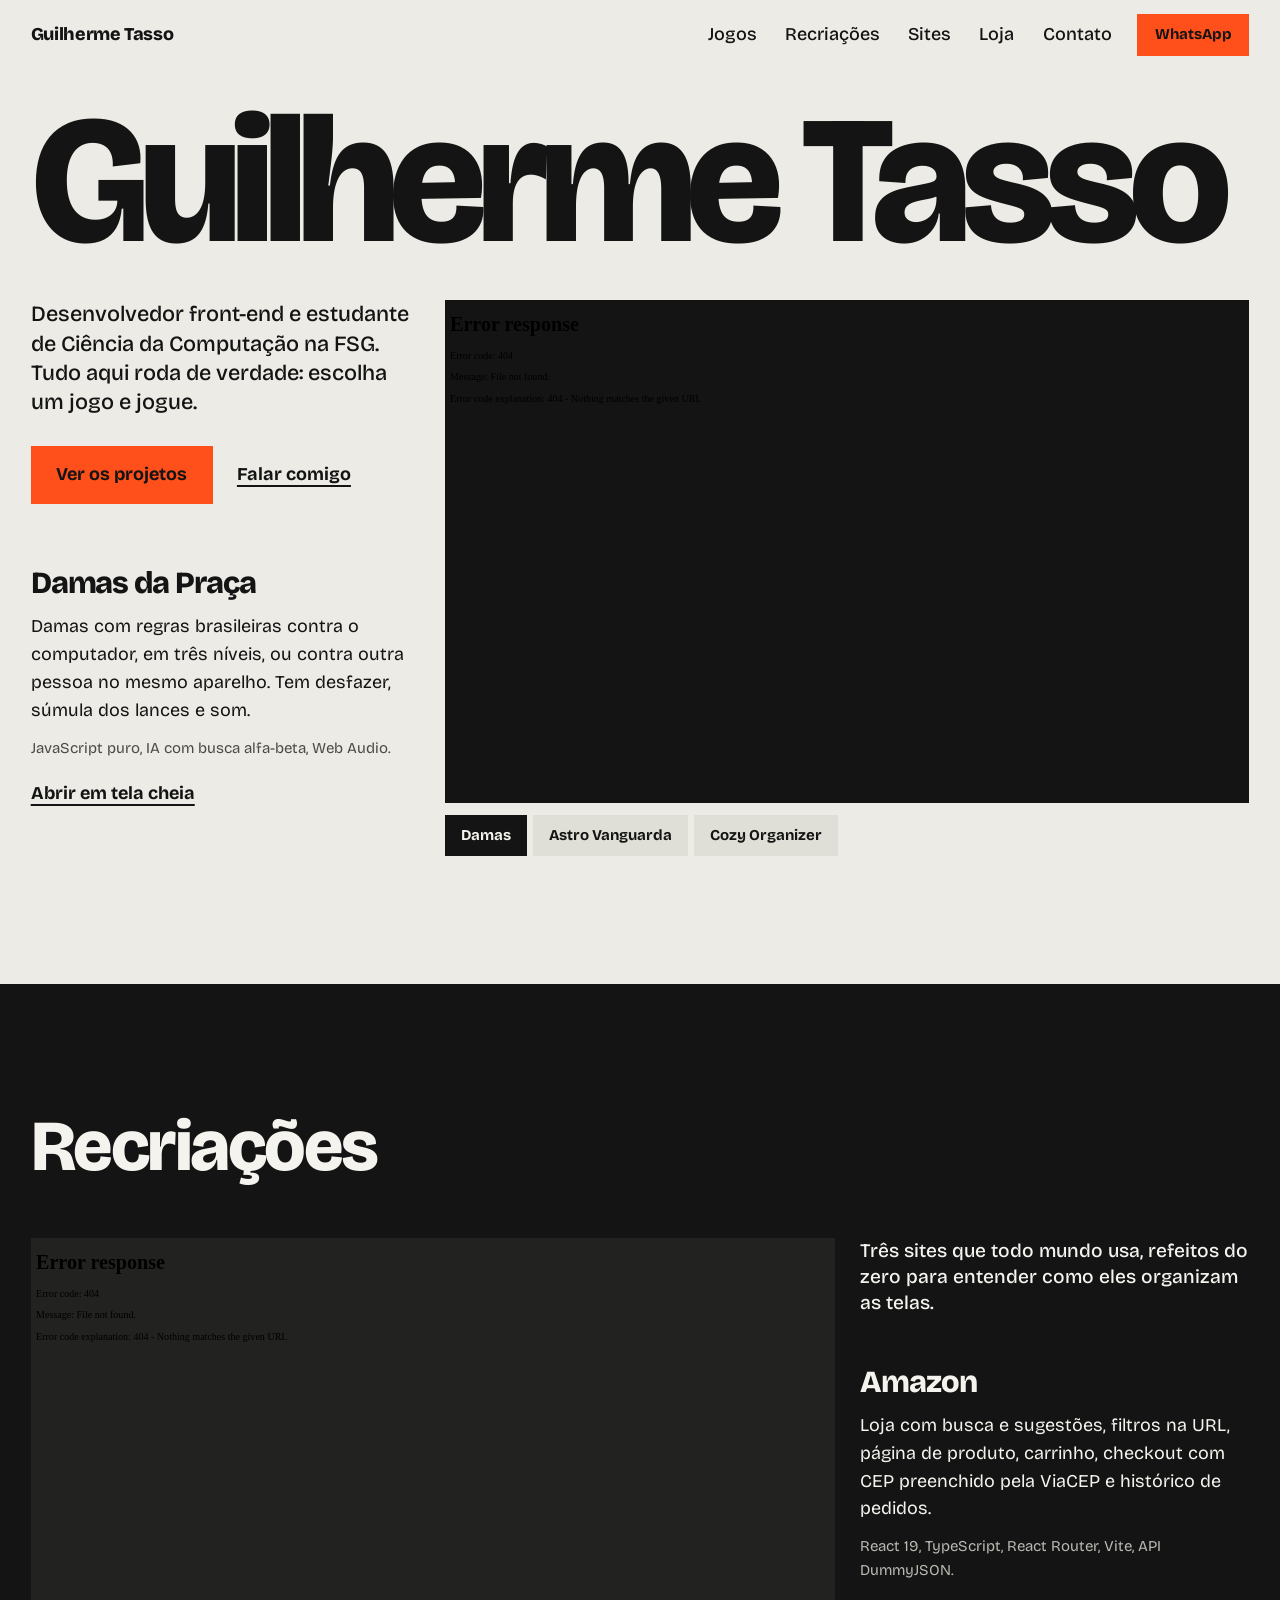
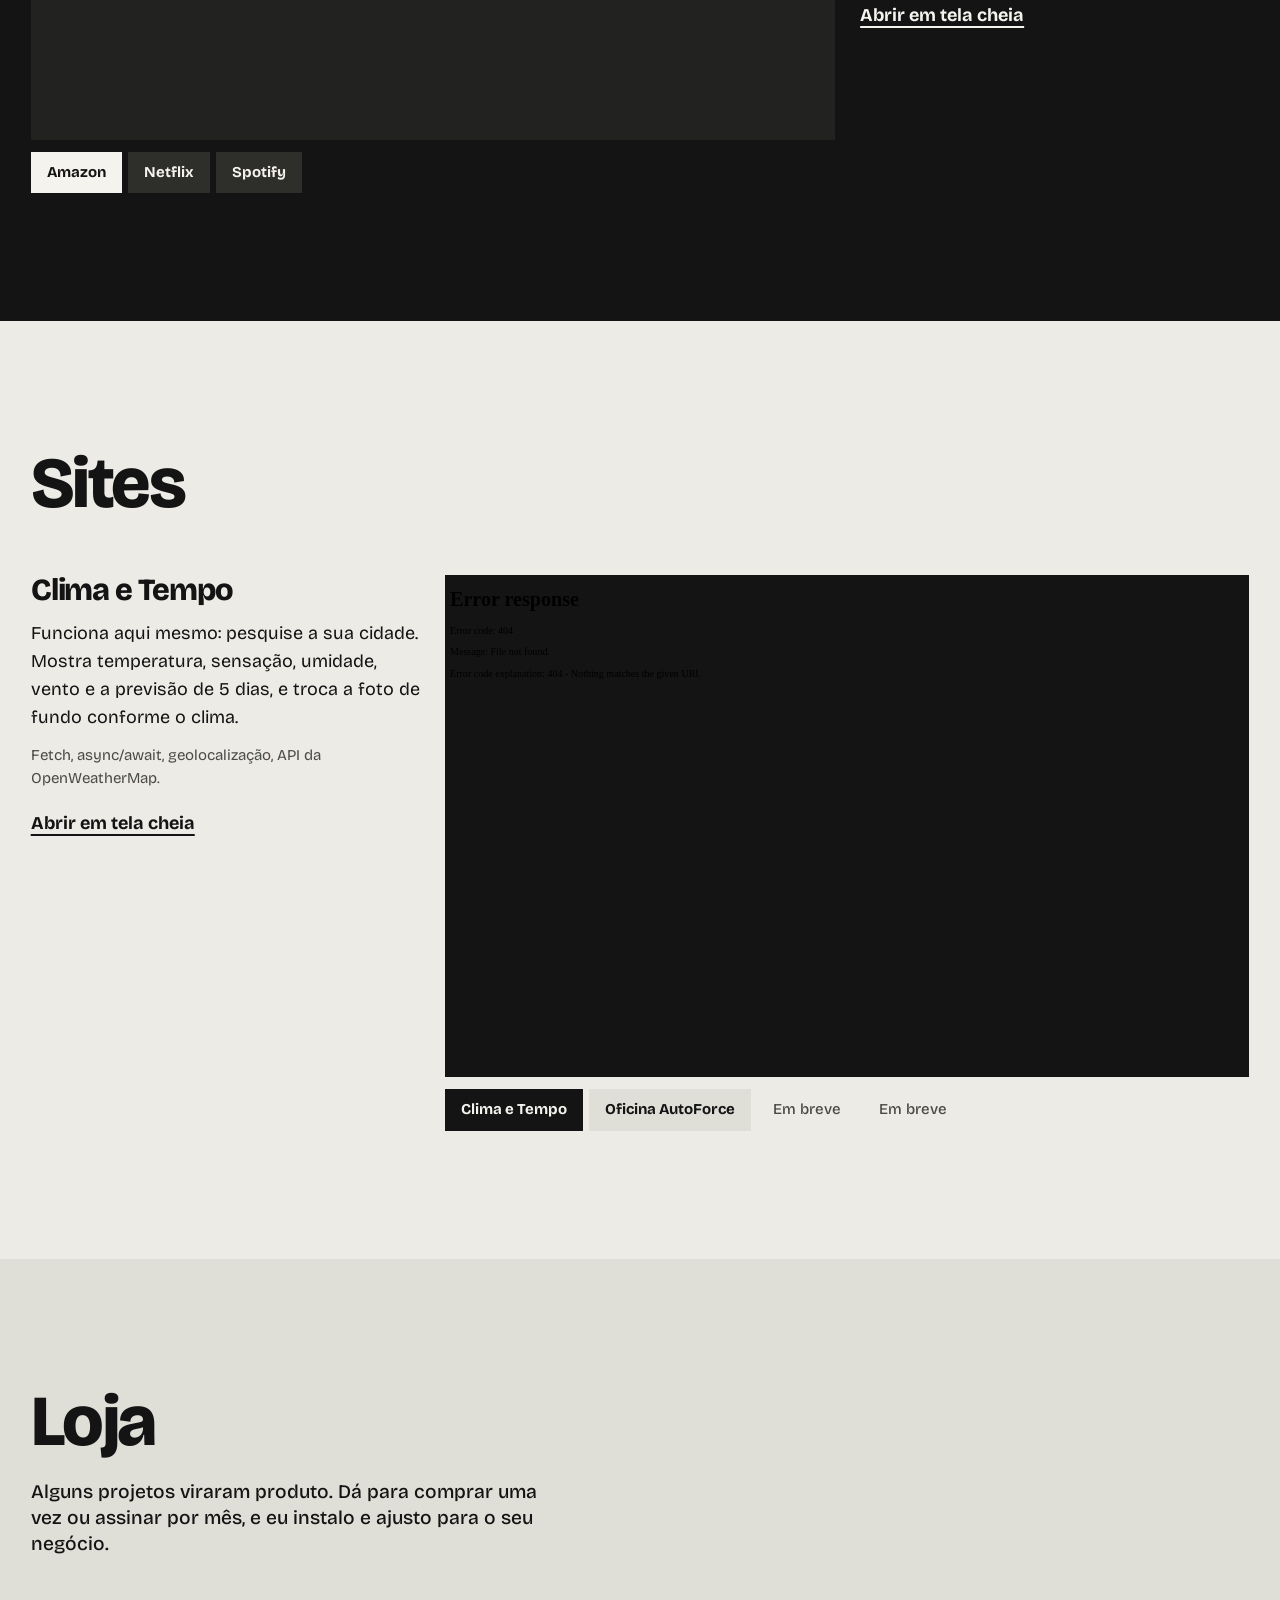
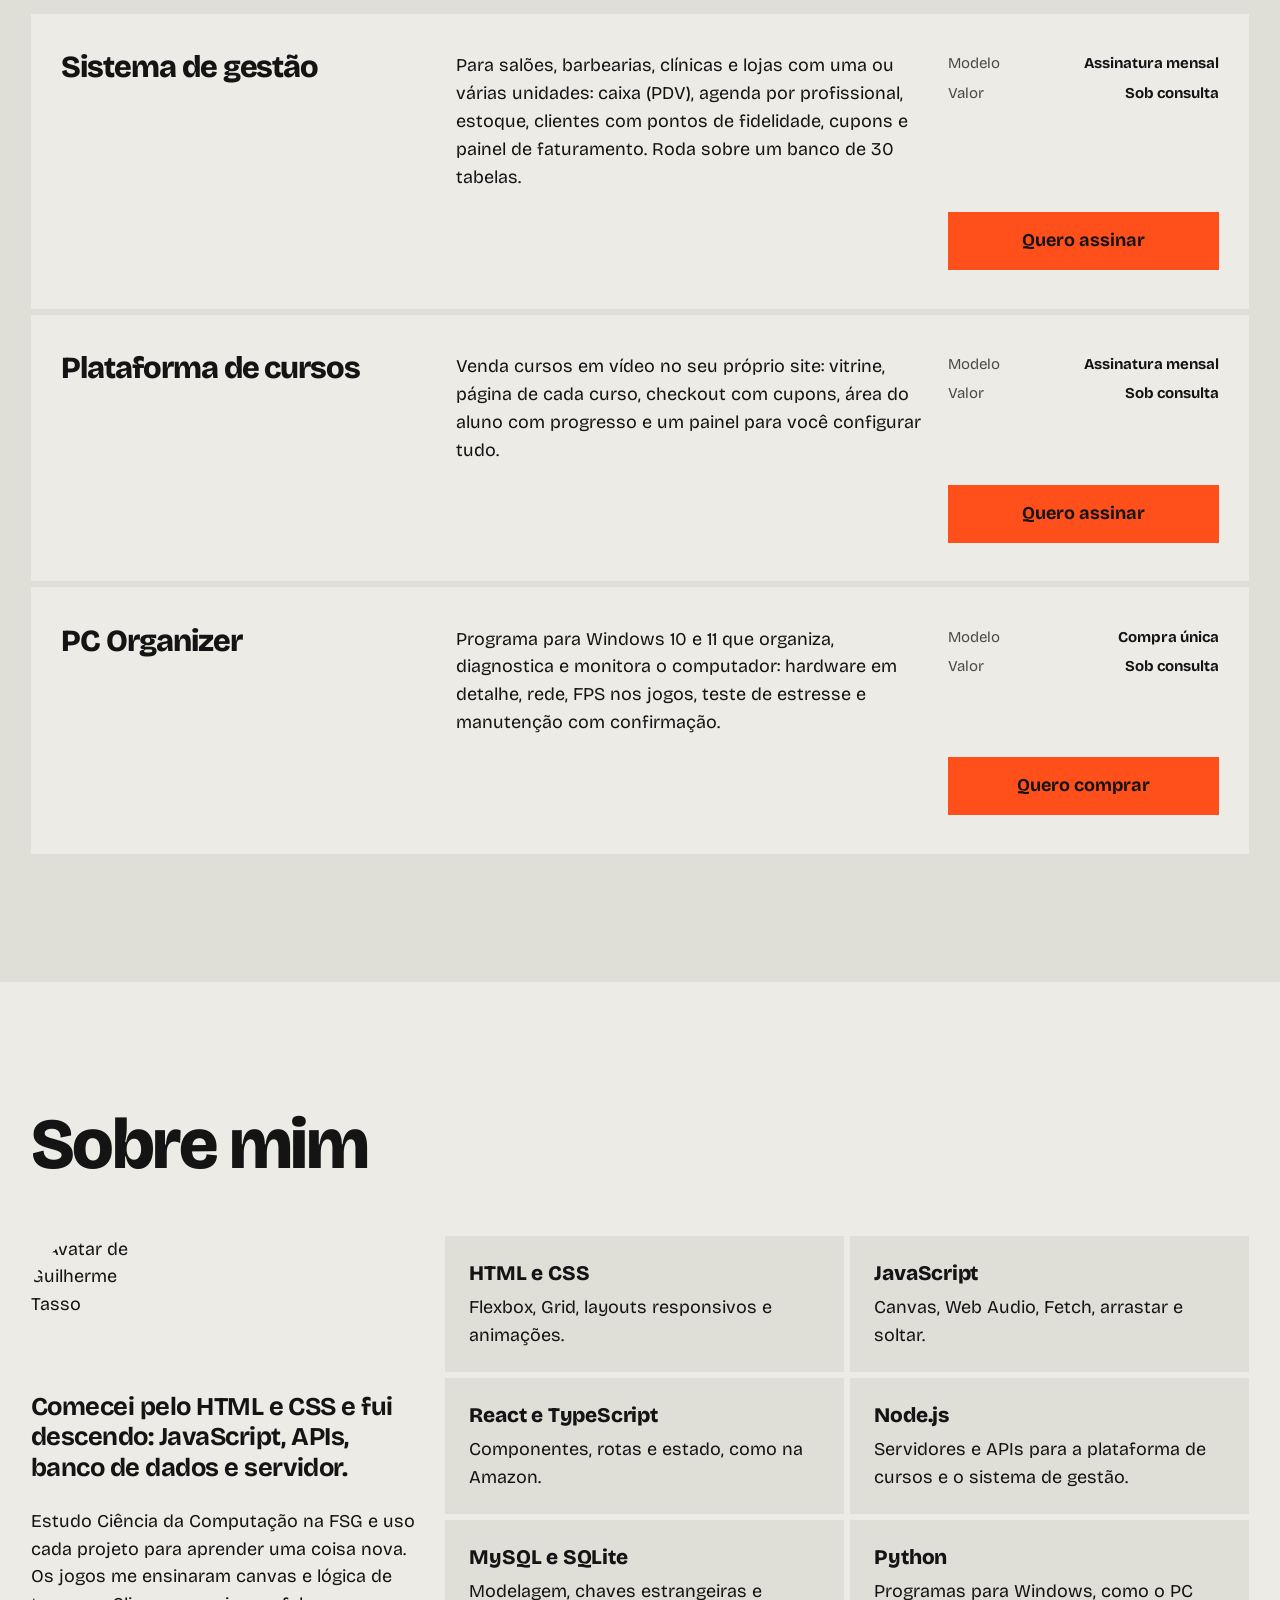
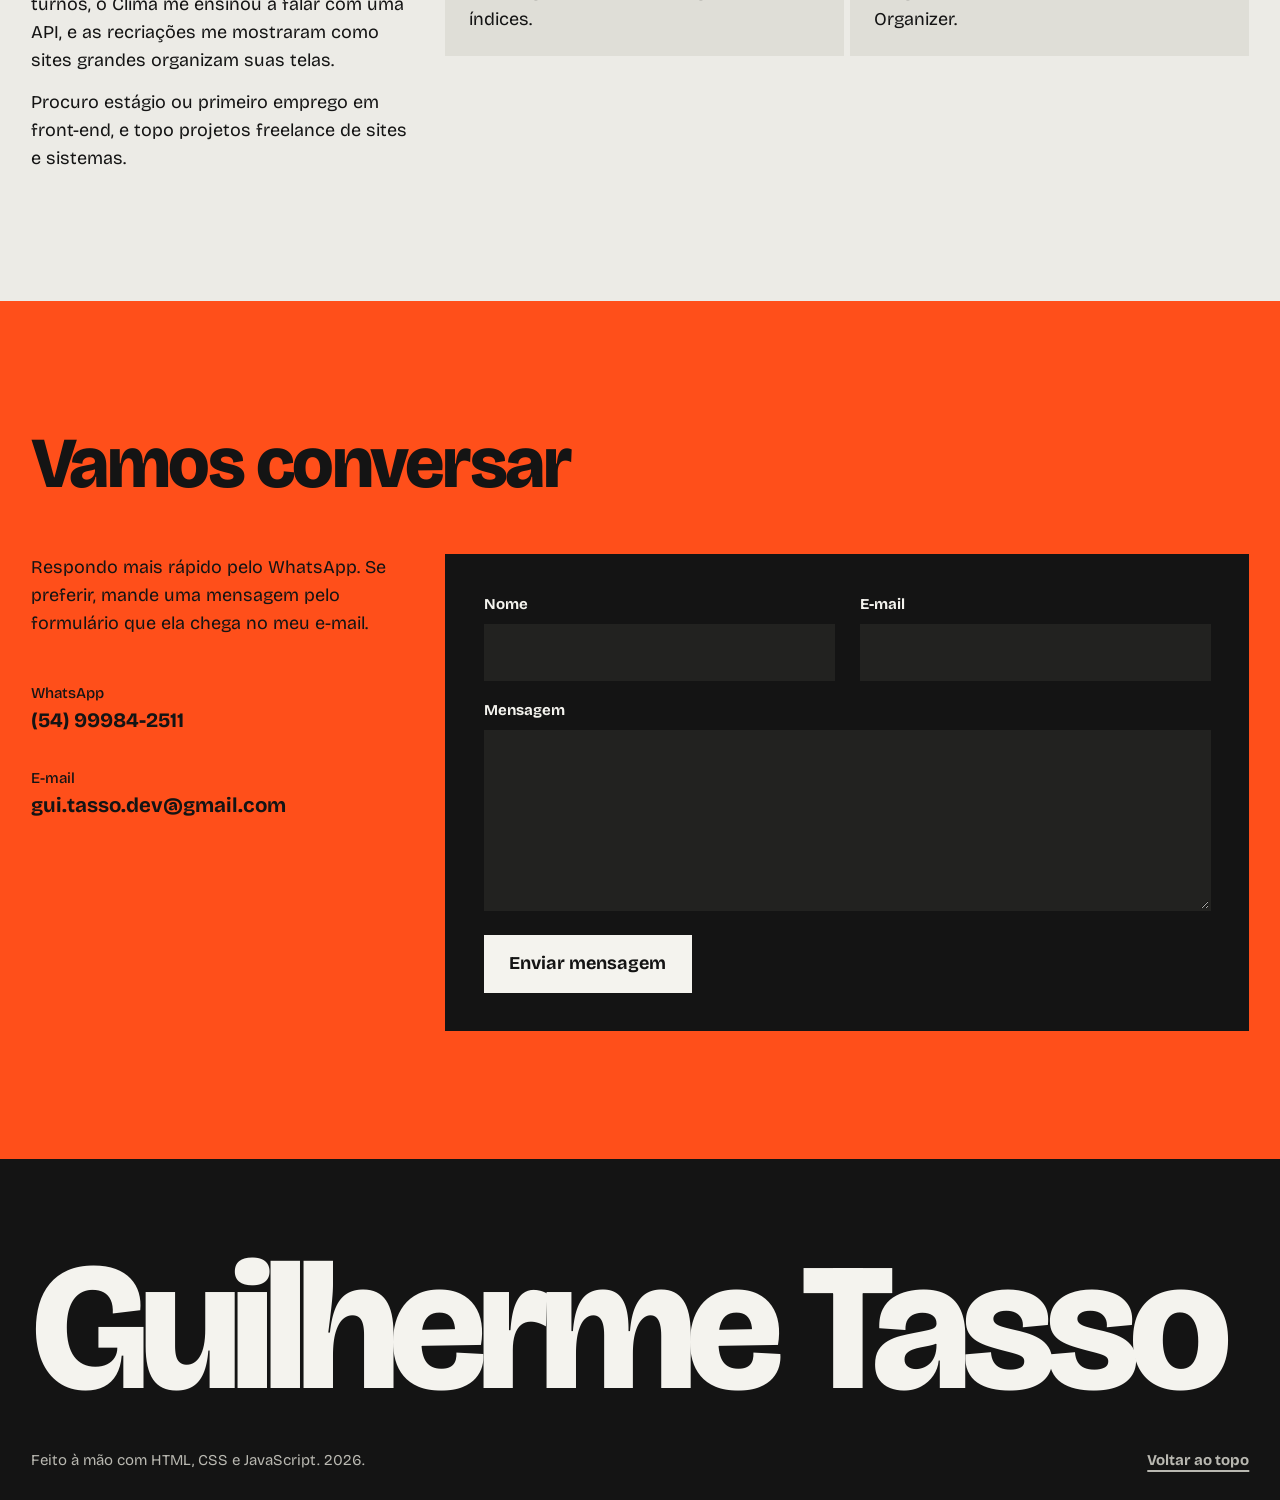
==== index.html @ dd92cd70 "Add files via upload" ====
<!DOCTYPE html>
<html lang="pt-br">

<head>
    <meta charset="UTF-8">
    <meta name="viewport" content="width=device-width, initial-scale=1.0">
    <title>Guilherme Tasso | Desenvolvedor Front-end</title>
    <meta name="description" content="Portfólio de Guilherme Tasso, desenvolvedor front-end e estudante de Ciência da Computação na FSG.">
    <link rel="preconnect" href="https://fonts.googleapis.com">
    <link rel="preconnect" href="https://fonts.gstatic.com" crossorigin>
    <link href="https://fonts.googleapis.com/css2?family=Bricolage+Grotesque:opsz,wght@12..96,400;12..96,500;12..96,700;12..96,800&display=swap" rel="stylesheet">
    <link rel="stylesheet" href="styles.css">
    <script>document.documentElement.classList.add('js');</script>
</head>

<body>

    <header class="topo">
        <a href="#inicio" class="marca">Guilherme Tasso</a>
        <nav class="menu" aria-label="Principal">
            <a href="#jogos">Jogos</a>
            <a href="#recriacoes">Recriações</a>
            <a href="#sites">Sites</a>
            <a href="#loja">Loja</a>
            <a href="#contato">Contato</a>
        </nav>
        <a class="botao botao-pequeno" href="https://wa.me/5554999842511?text=Ol%C3%A1%2C%20visitei%20seu%20portf%C3%B3lio%20e%20gostaria%20de%20conversar!" target="_blank" rel="noopener">WhatsApp</a>
    </header>

    <main>

        <!-- Início: o nome e os jogos rodando de verdade -->
        <section id="inicio" class="faixa inicio">
            <h1 class="nome revelar">Guilherme Tasso</h1>

            <div class="grade" id="jogos">
                <div class="lado lado-esquerdo">
                    <div class="revelar">
                        <p class="apresentacao">Desenvolvedor front-end e estudante de Ciência da Computação na FSG. Tudo aqui roda de verdade: escolha um jogo e jogue.</p>
                        <div class="acoes">
                            <a class="botao" href="#recriacoes">Ver os projetos</a>
                            <a class="link-forte" href="#contato">Falar comigo</a>
                        </div>
                    </div>

                    <div class="palco-info revelar" data-info-de="jogos">
                        <div class="info" data-info="damas">
                            <h2>Damas da Praça</h2>
                            <p>Damas com regras brasileiras contra o computador, em três níveis, ou contra outra pessoa no mesmo aparelho. Tem desfazer, súmula dos lances e som.</p>
                            <p class="usei">JavaScript puro, IA com busca alfa-beta, Web Audio.</p>
                            <a class="link-forte" href="projetos/damas/index.html" target="_blank" rel="noopener">Abrir em tela cheia</a>
                        </div>
                        <div class="info" data-info="nave">
                            <h2>Astro Vanguarda</h2>
                            <p>Jogo de nave com fases, chefes, melhorias e três poderes: bomba, escudo e laser. Clique na tela para jogar; setas ou WASD movem a nave.</p>
                            <p class="usei">Canvas 2D, laço de jogo, áudio gerado no navegador.</p>
                            <a class="link-forte" href="projetos/nave/index.html" target="_blank" rel="noopener">Abrir em tela cheia</a>
                        </div>
                        <div class="info" data-info="cozy">
                            <h2>Cozy Organizer</h2>
                            <p>Arrume a casa com o gato Biscoito: arraste cada objeto para o lugar certo, destrave cômodos e complete o álbum de memórias.</p>
                            <p class="usei">JavaScript com arrastar e soltar, atalhos de teclado, progresso salvo.</p>
                            <a class="link-forte" href="projetos/cozy-organizer/index.html" target="_blank" rel="noopener">Abrir em tela cheia</a>
                        </div>
                    </div>
                </div>

                <div class="palco lado-direito revelar" data-palco="jogos">
                    <div class="tela">
                        <iframe name="palco-jogos" src="projetos/damas/index.html" title="Jogo rodando: Damas da Praça"></iframe>
                    </div>
                    <div class="abas" role="group" aria-label="Escolher jogo">
                        <a href="projetos/damas/index.html" target="palco-jogos" data-info="damas" class="ativo" aria-current="true">Damas</a>
                        <a href="projetos/nave/index.html" target="palco-jogos" data-info="nave">Astro Vanguarda</a>
                        <a href="projetos/cozy-organizer/index.html" target="palco-jogos" data-info="cozy">Cozy Organizer</a>
                    </div>
                </div>
            </div>
        </section>

        <!-- Recriações -->
        <section id="recriacoes" class="faixa faixa-escura">
            <h2 class="titulo-secao revelar">Recriações</h2>
            <div class="grade">
                <div class="palco lado-esquerdo-largo revelar" data-palco="recriacoes">
                    <div class="tela">
                        <iframe name="palco-recriacoes" src="projetos/amazon/index.html" title="Projeto rodando: Amazon" loading="lazy"></iframe>
                    </div>
                    <div class="abas" role="group" aria-label="Escolher recriação">
                        <a href="projetos/amazon/index.html" target="palco-recriacoes" data-info="amazon" class="ativo" aria-current="true">Amazon</a>
                        <a href="projetos/netflix/index.html" target="palco-recriacoes" data-info="netflix">Netflix</a>
                        <a href="projetos/spotify/index.html" target="palco-recriacoes" data-info="spotify">Spotify</a>
                    </div>
                </div>

                <div class="palco-info lado-direito-estreito revelar" data-info-de="recriacoes">
                    <p class="intro-secao">Três sites que todo mundo usa, refeitos do zero para entender como eles organizam as telas.</p>
                    <div class="info" data-info="amazon">
                        <h3>Amazon</h3>
                        <p>Loja com busca e sugestões, filtros na URL, página de produto, carrinho, checkout com CEP preenchido pela ViaCEP e histórico de pedidos.</p>
                        <p class="usei">React 19, TypeScript, React Router, Vite, API DummyJSON.</p>
                        <a class="link-forte" href="projetos/amazon/index.html" target="_blank" rel="noopener">Abrir em tela cheia</a>
                    </div>
                    <div class="info" data-info="netflix">
                        <h3>Netflix</h3>
                        <p>Escolha de perfil, banner de destaque, fileiras de séries e filmes, busca, Minha lista e janela de detalhes de cada título.</p>
                        <p class="usei">HTML, CSS e JavaScript puro, sem framework.</p>
                        <a class="link-forte" href="projetos/netflix/index.html" target="_blank" rel="noopener">Abrir em tela cheia</a>
                    </div>
                    <div class="info" data-info="spotify">
                        <h3>Spotify</h3>
                        <p>Player completo com fila, aleatório e repetir, biblioteca e playlists próprias. Não há arquivos de áudio: cada música é composta e tocada pelo navegador.</p>
                        <p class="usei">JavaScript puro, Web Audio API, capas em SVG geradas.</p>
                        <a class="link-forte" href="projetos/spotify/index.html" target="_blank" rel="noopener">Abrir em tela cheia</a>
                    </div>
                </div>
            </div>
        </section>

        <!-- Sites -->
        <section id="sites" class="faixa">
            <h2 class="titulo-secao revelar">Sites</h2>
            <div class="grade">
                <div class="palco-info lado-esquerdo revelar" data-info-de="apps">
                    <div class="info" data-info="clima">
                        <h3>Clima e Tempo</h3>
                        <p>Funciona aqui mesmo: pesquise a sua cidade. Mostra temperatura, sensação, umidade, vento e a previsão de 5 dias, e troca a foto de fundo conforme o clima.</p>
                        <p class="usei">Fetch, async/await, geolocalização, API da OpenWeatherMap.</p>
                        <a class="link-forte" href="projetos/clima/index.html" target="_blank" rel="noopener">Abrir em tela cheia</a>
                    </div>
                    <div class="info" data-info="oficina">
                        <h3>Oficina AutoForce</h3>
                        <p>Site e loja de uma oficina mecânica: simule o preço de um serviço pelo tamanho do carro, monte o carrinho de peças e envie o pedido pronto pelo WhatsApp.</p>
                        <p class="usei">JavaScript puro, carrinho no localStorage, checkout com frete e desconto no Pix.</p>
                        <a class="link-forte" href="projetos/oficina/index.html" target="_blank" rel="noopener">Abrir em tela cheia</a>
                    </div>
                </div>

                <div class="palco lado-direito revelar" data-palco="apps">
                    <div class="tela">
                        <iframe name="palco-apps" src="projetos/clima/index.html" title="Site rodando: Clima e Tempo" loading="lazy"></iframe>
                    </div>
                    <div class="abas" role="group" aria-label="Escolher site">
                        <a href="projetos/clima/index.html" target="palco-apps" data-info="clima" class="ativo" aria-current="true">Clima e Tempo</a>
                        <a href="projetos/oficina/index.html" target="palco-apps" data-info="oficina">Oficina AutoForce</a>
                        <!-- Vagas para os próximos projetos: troque o <span> por um <a> igual aos de cima -->
                        <span class="vaga">Em breve</span>
                        <span class="vaga">Em breve</span>
                    </div>
                </div>
            </div>
        </section>

        <!-- Loja: projetos à venda e por assinatura -->
        <section id="loja" class="faixa faixa-tom">
            <h2 class="titulo-secao revelar">Loja</h2>
            <p class="intro-loja revelar">Alguns projetos viraram produto. Dá para comprar uma vez ou assinar por mês, e eu instalo e ajusto para o seu negócio.</p>

            <ul class="produtos">
                <li class="produto revelar">
                    <h3>Sistema de gestão</h3>
                    <p>Para salões, barbearias, clínicas e lojas com uma ou várias unidades: caixa (PDV), agenda por profissional, estoque, clientes com pontos de fidelidade, cupons e painel de faturamento. Roda sobre um banco de 30 tabelas.</p>
                    <dl class="condicoes">
                        <div><dt>Modelo</dt><dd>Assinatura mensal</dd></div>
                        <div><dt>Valor</dt><dd>Sob consulta</dd></div>
                    </dl>
                    <a class="botao" href="https://wa.me/5554999842511?text=Ol%C3%A1!%20Tenho%20interesse%20no%20Sistema%20de%20gest%C3%A3o." target="_blank" rel="noopener">Quero assinar</a>
                </li>
                <li class="produto revelar">
                    <h3>Plataforma de cursos</h3>
                    <p>Venda cursos em vídeo no seu próprio site: vitrine, página de cada curso, checkout com cupons, área do aluno com progresso e um painel para você configurar tudo.</p>
                    <dl class="condicoes">
                        <div><dt>Modelo</dt><dd>Assinatura mensal</dd></div>
                        <div><dt>Valor</dt><dd>Sob consulta</dd></div>
                    </dl>
                    <a class="botao" href="https://wa.me/5554999842511?text=Ol%C3%A1!%20Tenho%20interesse%20na%20Plataforma%20de%20cursos." target="_blank" rel="noopener">Quero assinar</a>
                </li>
                <li class="produto revelar">
                    <h3>PC Organizer</h3>
                    <p>Programa para Windows 10 e 11 que organiza, diagnostica e monitora o computador: hardware em detalhe, rede, FPS nos jogos, teste de estresse e manutenção com confirmação.</p>
                    <dl class="condicoes">
                        <div><dt>Modelo</dt><dd>Compra única</dd></div>
                        <div><dt>Valor</dt><dd>Sob consulta</dd></div>
                    </dl>
                    <a class="botao" href="https://wa.me/5554999842511?text=Ol%C3%A1!%20Tenho%20interesse%20no%20PC%20Organizer." target="_blank" rel="noopener">Quero comprar</a>
                </li>
            </ul>
        </section>

        <!-- Sobre -->
        <section id="sobre" class="faixa">
            <h2 class="titulo-secao revelar">Sobre mim</h2>
            <div class="grade">
                <div class="sobre-texto lado-esquerdo-meio revelar">
                    <img class="foto" src="img/perfil.jpg" alt="Avatar de Guilherme Tasso" width="768" height="768" loading="lazy">
                    <p class="frase">Comecei pelo HTML e CSS e fui descendo: JavaScript, APIs, banco de dados e servidor.</p>
                    <p>Estudo Ciência da Computação na FSG e uso cada projeto para aprender uma coisa nova. Os jogos me ensinaram canvas e lógica de turnos, o Clima me ensinou a falar com uma API, e as recriações me mostraram como sites grandes organizam suas telas.</p>
                    <p>Procuro estágio ou primeiro emprego em front-end, e topo projetos freelance de sites e sistemas.</p>
                </div>
                <dl class="ferramentas lado-direito-meio revelar">
                    <div><dt>HTML e CSS</dt><dd>Flexbox, Grid, layouts responsivos e animações.</dd></div>
                    <div><dt>JavaScript</dt><dd>Canvas, Web Audio, Fetch, arrastar e soltar.</dd></div>
                    <div><dt>React e TypeScript</dt><dd>Componentes, rotas e estado, como na Amazon.</dd></div>
                    <div><dt>Node.js</dt><dd>Servidores e APIs para a plataforma de cursos e o sistema de gestão.</dd></div>
                    <div><dt>MySQL e SQLite</dt><dd>Modelagem, chaves estrangeiras e índices.</dd></div>
                    <div><dt>Python</dt><dd>Programas para Windows, como o PC Organizer.</dd></div>
                </dl>
            </div>
        </section>

        <!-- Contato -->
        <section id="contato" class="faixa faixa-acento">
            <h2 class="titulo-secao revelar">Vamos conversar</h2>
            <div class="grade">
                <div class="contato-canais lado-esquerdo-meio revelar">
                    <p>Respondo mais rápido pelo WhatsApp. Se preferir, mande uma mensagem pelo formulário que ela chega no meu e-mail.</p>
                    <ul class="canais">
                        <li><a href="https://wa.me/5554999842511?text=Ol%C3%A1%2C%20visitei%20seu%20portf%C3%B3lio%20e%20gostaria%20de%20conversar!" target="_blank" rel="noopener"><span>WhatsApp</span> (54) 99984-2511</a></li>
                        <li><a href="mailto:gui.tasso.dev@gmail.com"><span>E-mail</span> gui.tasso.dev@gmail.com</a></li>
                        <!-- Coloque aqui os links reais e tire o comentário:
                        <li><a href="https://github.com/SEU_USUARIO" target="_blank" rel="noopener"><span>GitHub</span> github.com/SEU_USUARIO</a></li>
                        <li><a href="https://www.linkedin.com/in/SEU_USUARIO" target="_blank" rel="noopener"><span>LinkedIn</span> linkedin.com/in/SEU_USUARIO</a></li>
                        -->
                    </ul>
                </div>

                <form action="https://formsubmit.co/gui.tasso.dev@gmail.com" method="POST" class="formulario lado-direito-meio revelar">
                    <input type="hidden" name="_subject" value="Nova mensagem pelo portfólio">
                    <label>Nome
                        <input type="text" name="nome" autocomplete="name" required>
                    </label>
                    <label>E-mail
                        <input type="email" name="email" autocomplete="email" required>
                    </label>
                    <label>Mensagem
                        <textarea name="mensagem" rows="6" required></textarea>
                    </label>
                    <button type="submit" class="botao botao-claro">Enviar mensagem</button>
                </form>
            </div>
        </section>

    </main>

    <footer class="rodape">
        <p class="rodape-nome">Guilherme Tasso</p>
        <p class="rodape-linha">
            <span>Feito à mão com HTML, CSS e JavaScript. 2026.</span>
            <a href="#inicio" class="link-forte">Voltar ao topo</a>
        </p>
    </footer>

    <script src="script.js"></script>
</body>

</html>
---- styles.css ----
/* ---------- Tokens ---------- */
:root {
    --fundo: #ecebe6;
    --fundo-2: #dfded7;
    --fundo-3: #d3d2ca;
    --tinta: #141414;
    --tinta-2: #4a4a46;
    --escuro: #141414;
    --escuro-2: #222220;
    --escuro-3: #2e2e2b;
    --claro: #f4f3ee;
    --claro-2: #b9b8b1;
    --acento: #ff4f1a;

    --fonte: 'Bricolage Grotesque', system-ui, sans-serif;

    --t-gigante: clamp(3.4rem, 14.2vw, 15rem);
    --t-titulo: clamp(2.4rem, 5.6vw, 5.25rem);
    --t-sub: clamp(1.6rem, 2.4vw, 2.25rem);
    --t-texto: 1.125rem;
    --t-nota: 0.9375rem;

    /* um par de margens e um respiro iguais para todas as faixas */
    --margem: clamp(16px, 2.4vw, 32px);
    --respiro: clamp(88px, 10vw, 160px);
    --gap: clamp(16px, 2vw, 28px);
    --altura-topo: 70px;

    --ease: cubic-bezier(.2, .7, .2, 1);
}

/* ---------- Base ---------- */
*,
*::before,
*::after {
    margin: 0;
    padding: 0;
    box-sizing: border-box;
}

html {
    scroll-behavior: smooth;
    scroll-padding-top: var(--altura-topo);
}

body {
    background: var(--fundo);
    color: var(--tinta);
    font-family: var(--fonte);
    font-size: var(--t-texto);
    line-height: 1.55;
    -webkit-font-smoothing: antialiased;
    overflow-x: hidden;
}

img {
    display: block;
    max-width: 100%;
    height: auto;
}

a {
    color: inherit;
}

:focus-visible {
    outline: 3px solid var(--acento);
    outline-offset: 3px;
}

::selection {
    background: var(--acento);
    color: var(--escuro);
}

h1,
h2,
h3 {
    font-weight: 800;
    letter-spacing: -0.035em;
    line-height: 0.95;
}

/* ---------- Componentes ---------- */
.botao {
    display: inline-block;
    background: var(--acento);
    color: var(--escuro);
    font: inherit;
    font-weight: 700;
    text-decoration: none;
    padding: 0.95rem 1.6rem;
    border: 0;
    cursor: pointer;
    transition: transform .25s var(--ease), background-color .25s ease;
}

.botao:hover {
    transform: translateY(-3px);
    background: #ff6a3d;
}

.botao:active {
    transform: translateY(0) scale(.98);
}

.botao-pequeno {
    padding: 0.6rem 1.1rem;
    font-size: var(--t-nota);
}

.botao-claro {
    background: var(--claro);
}

.botao-claro:hover {
    background: var(--acento);
}

.link-forte {
    font-weight: 700;
    text-decoration: underline;
    text-decoration-thickness: 2px;
    text-underline-offset: 5px;
    transition: color .2s ease, text-underline-offset .2s var(--ease);
}

.link-forte:hover {
    color: var(--acento);
    text-underline-offset: 8px;
}

/* ---------- Topo ---------- */
.topo {
    position: sticky;
    top: 0;
    z-index: 50;
    height: var(--altura-topo);
    display: flex;
    align-items: center;
    gap: var(--gap);
    padding: 0 var(--margem);
    background: var(--fundo);
}

.marca {
    font-weight: 800;
    letter-spacing: -0.02em;
    text-decoration: none;
    margin-right: auto;
}

.menu {
    display: flex;
    gap: clamp(16px, 2.2vw, 32px);
}

.menu a {
    text-decoration: none;
    font-weight: 500;
    position: relative;
}

.menu a::after {
    content: '';
    position: absolute;
    left: 0;
    right: 0;
    bottom: -3px;
    height: 2px;
    background: currentColor;
    transform: scaleX(0);
    transform-origin: left;
    transition: transform .3s var(--ease);
}

.menu a:hover::after {
    transform: scaleX(1);
}

/* ---------- Faixas e grade ----------
   Toda seção é uma faixa de ponta a ponta com o mesmo respiro em cima e embaixo;
   dentro dela, uma grade de 12 colunas. Os blocos começam sempre na coluna 1, 5 ou 9. */
.faixa {
    padding: var(--respiro) var(--margem);
}

.faixa-escura {
    background: var(--escuro);
    color: var(--claro);
}

.faixa-tom {
    background: var(--fundo-2);
}

.faixa-acento {
    background: var(--acento);
    color: var(--escuro);
}

.grade {
    display: grid;
    grid-template-columns: repeat(12, minmax(0, 1fr));
    gap: 40px var(--gap);
    align-items: start;
}

.lado-esquerdo { grid-column: 1 / 5; }
.lado-direito { grid-column: 5 / -1; }
.lado-esquerdo-largo { grid-column: 1 / 9; }
.lado-direito-estreito { grid-column: 9 / -1; }

.titulo-secao {
    font-size: var(--t-titulo);
    margin-bottom: clamp(36px, 4.5vw, 64px);
}

/* ---------- Início ---------- */
.inicio {
    padding-top: clamp(16px, 2.5vw, 32px);
}

.nome {
    font-size: var(--t-gigante);
    line-height: 0.88;
    letter-spacing: -0.055em;
    margin-bottom: clamp(24px, 3vw, 40px);
    white-space: nowrap;
}

.lado-esquerdo {
    display: grid;
    gap: clamp(40px, 5vw, 64px);
}

.apresentacao {
    font-size: clamp(1.25rem, 1.7vw, 1.6rem);
    line-height: 1.35;
    font-weight: 500;
}

.acoes {
    display: flex;
    flex-wrap: wrap;
    align-items: center;
    gap: 24px;
    margin-top: 28px;
}

/* ---------- Palco: projetos rodando num iframe ---------- */
.tela {
    position: relative;
    aspect-ratio: 16 / 10;
    overflow: hidden;
    background: var(--escuro);
}

.faixa-escura .tela {
    background: var(--escuro-2);
}

.tela iframe {
    position: absolute;
    top: 0;
    left: 0;
    border: 0;
    width: 100%;
    height: 100%;
}

.js .tela iframe {
    transform-origin: 0 0;
}

.abas {
    display: flex;
    flex-wrap: wrap;
    gap: 6px;
    margin-top: 12px;
}

.abas a,
.abas .vaga {
    text-decoration: none;
    font-weight: 700;
    font-size: var(--t-nota);
    padding: 9px 16px;
    background: var(--fundo-2);
    transition: background-color .2s ease, transform .2s var(--ease);
}

.abas a:hover {
    transform: translateY(-2px);
    background: var(--fundo-3);
}

.abas a.ativo {
    background: var(--tinta);
    color: var(--claro);
}

.abas .vaga {
    font-weight: 500;
    color: var(--tinta-2);
    background: transparent;
    cursor: default;
}

.faixa-escura .abas a {
    background: var(--escuro-3);
}

.faixa-escura .abas a:hover {
    background: #3d3d39;
}

.faixa-escura .abas a.ativo {
    background: var(--claro);
    color: var(--escuro);
}

.palco-info h2,
.palco-info h3 {
    font-size: var(--t-sub);
    margin-bottom: 16px;
}

.palco-info p+p {
    margin-top: 12px;
}

.palco-info .usei {
    font-size: var(--t-nota);
    color: var(--tinta-2);
}

.faixa-escura .palco-info .usei {
    color: var(--claro-2);
}

.palco-info .link-forte {
    display: inline-block;
    margin-top: 20px;
}

.js .info[hidden] {
    display: none;
}

.js .info {
    animation: entrar-info .45s var(--ease);
}

@keyframes entrar-info {
    from {
        opacity: 0;
        transform: translateY(10px);
    }
}

.intro-secao {
    font-size: clamp(1.15rem, 1.5vw, 1.4rem);
    line-height: 1.35;
    font-weight: 500;
    margin-bottom: clamp(32px, 4vw, 56px);
}

/* ---------- Loja ---------- */
.intro-loja {
    font-size: clamp(1.15rem, 1.5vw, 1.4rem);
    line-height: 1.35;
    font-weight: 500;
    max-width: 40ch;
    margin-bottom: clamp(36px, 4.5vw, 64px);
}

#loja .titulo-secao {
    margin-bottom: 24px;
}

.produtos {
    list-style: none;
    display: grid;
    gap: 6px;
}

.produto {
    display: grid;
    grid-template-columns: repeat(12, minmax(0, 1fr));
    gap: 20px var(--gap);
    align-items: start;
    background: var(--fundo);
    padding: clamp(24px, 3vw, 40px) var(--margem);
    transition: background-color .25s ease;
}

.produto:hover {
    background: var(--claro);
}

.produto h3 {
    grid-column: 1 / 5;
    font-size: var(--t-sub);
}

.produto > p {
    grid-column: 5 / 10;
}

.produto .condicoes {
    grid-column: 10 / -1;
    display: grid;
    gap: 6px;
    font-size: var(--t-nota);
}

.condicoes div {
    display: flex;
    justify-content: space-between;
    gap: 12px;
}

.condicoes dt {
    color: var(--tinta-2);
}

.condicoes dd {
    font-weight: 700;
    text-align: right;
}

.produto .botao {
    grid-column: 10 / -1;
    text-align: center;
}

/* ---------- Sobre ---------- */
.sobre-texto {
    grid-column: 1 / 5;
}

.foto {
    width: clamp(96px, 10vw, 140px);
    aspect-ratio: 1;
    object-fit: cover;
    border-radius: 50%;
    margin-bottom: 28px;
}

.frase {
    font-size: clamp(1.4rem, 2vw, 1.9rem);
    line-height: 1.2;
    font-weight: 700;
    letter-spacing: -0.02em;
    margin-bottom: 24px;
}

.sobre-texto p+p {
    margin-top: 14px;
}

.ferramentas {
    grid-column: 5 / -1;
    display: grid;
    grid-template-columns: 1fr 1fr;
    gap: 6px;
}

.ferramentas div {
    background: var(--fundo-2);
    padding: 22px 24px;
    transition: transform .25s var(--ease), background-color .25s ease;
}

.ferramentas div:hover {
    transform: translateY(-4px);
    background: var(--fundo-3);
}

.ferramentas dt {
    font-weight: 800;
    font-size: 1.3rem;
    letter-spacing: -0.01em;
    margin-bottom: 4px;
}

/* ---------- Contato ---------- */
.contato-canais {
    grid-column: 1 / 5;
}

.canais {
    list-style: none;
    margin-top: 32px;
    display: grid;
    gap: 6px;
}

.canais a {
    display: block;
    text-decoration: none;
    font-size: clamp(1.15rem, 1.6vw, 1.4rem);
    font-weight: 700;
    padding: 12px 0;
    overflow-wrap: anywhere;
    transition: transform .25s var(--ease);
}

.canais a:hover {
    transform: translateX(8px);
}

.canais span {
    display: block;
    font-size: var(--t-nota);
    font-weight: 500;
}

.formulario {
    grid-column: 5 / -1;
    display: grid;
    grid-template-columns: 1fr 1fr;
    gap: 18px var(--gap);
    background: var(--escuro);
    color: var(--claro);
    padding: clamp(20px, 3vw, 40px);
}

.formulario label {
    display: grid;
    gap: 8px;
    font-weight: 700;
    font-size: var(--t-nota);
}

.formulario label:nth-of-type(3),
.formulario .botao {
    grid-column: 1 / -1;
}

.formulario input,
.formulario textarea {
    font: inherit;
    font-weight: 400;
    font-size: 1rem;
    color: var(--claro);
    background: var(--escuro-2);
    border: 2px solid transparent;
    padding: 14px 16px;
    outline: none;
    transition: border-color .2s ease;
}

.formulario input:focus,
.formulario textarea:focus {
    border-color: var(--acento);
}

.formulario textarea {
    resize: vertical;
    min-height: 140px;
}

.formulario .botao {
    justify-self: start;
    margin-top: 6px;
}

/* ---------- Rodapé ---------- */
.rodape {
    background: var(--escuro);
    color: var(--claro);
    padding: clamp(56px, 7vw, 96px) var(--margem) 28px;
}

.rodape-nome {
    font-size: var(--t-gigante);
    font-weight: 800;
    letter-spacing: -0.055em;
    line-height: 0.88;
    white-space: nowrap;
}

.rodape-linha {
    display: flex;
    flex-wrap: wrap;
    justify-content: space-between;
    gap: 12px;
    margin-top: 40px;
    font-size: var(--t-nota);
    color: var(--claro-2);
}

/* ---------- Entradas ---------- */
.js .revelar {
    opacity: 0;
    transform: translateY(24px);
    transition: opacity .8s var(--ease), transform .8s var(--ease);
    transition-delay: var(--atraso, 0ms);
}

.js .revelar.visivel {
    opacity: 1;
    transform: none;
}

@media (prefers-reduced-motion: reduce) {
    html {
        scroll-behavior: auto;
    }

    .js .revelar {
        transform: none;
        transition: opacity .3s ease;
    }

    .js .info {
        animation: none;
    }

    .botao,
    .canais a,
    .ferramentas div,
    .abas a {
        transition: none;
    }
}

/* ---------- Tablet ---------- */
@media (max-width: 1000px) {
    .lado-esquerdo,
    .lado-direito,
    .lado-esquerdo-largo,
    .lado-direito-estreito,
    .sobre-texto,
    .ferramentas,
    .contato-canais,
    .formulario {
        grid-column: 1 / -1;
    }

    /* no início: apresentação, depois o jogo, depois o texto sobre o jogo */
    .inicio .lado-esquerdo {
        display: contents;
    }

    .inicio .lado-esquerdo > :first-child { order: 1; grid-column: 1 / -1; }
    .inicio .palco { order: 2; }
    .inicio .palco-info { order: 3; grid-column: 1 / -1; }

    .apresentacao {
        max-width: 34ch;
    }

    .produto h3,
    .produto > p {
        grid-column: 1 / -1;
    }

    .produto .condicoes {
        grid-column: 1 / 7;
    }

    .produto .botao {
        grid-column: 8 / -1;
        align-self: end;
    }
}

/* ---------- Celular ---------- */
@media (max-width: 640px) {
    :root {
        --altura-topo: 60px;
    }

    .menu {
        display: none;
    }

    .nome,
    .rodape-nome {
        white-space: normal;
        font-size: clamp(3.4rem, 19vw, 6rem);
    }

    .tela {
        aspect-ratio: 4 / 5;
    }

    .ferramentas,
    .formulario {
        grid-template-columns: 1fr;
    }

    .produto .condicoes,
    .produto .botao {
        grid-column: 1 / -1;
    }
}
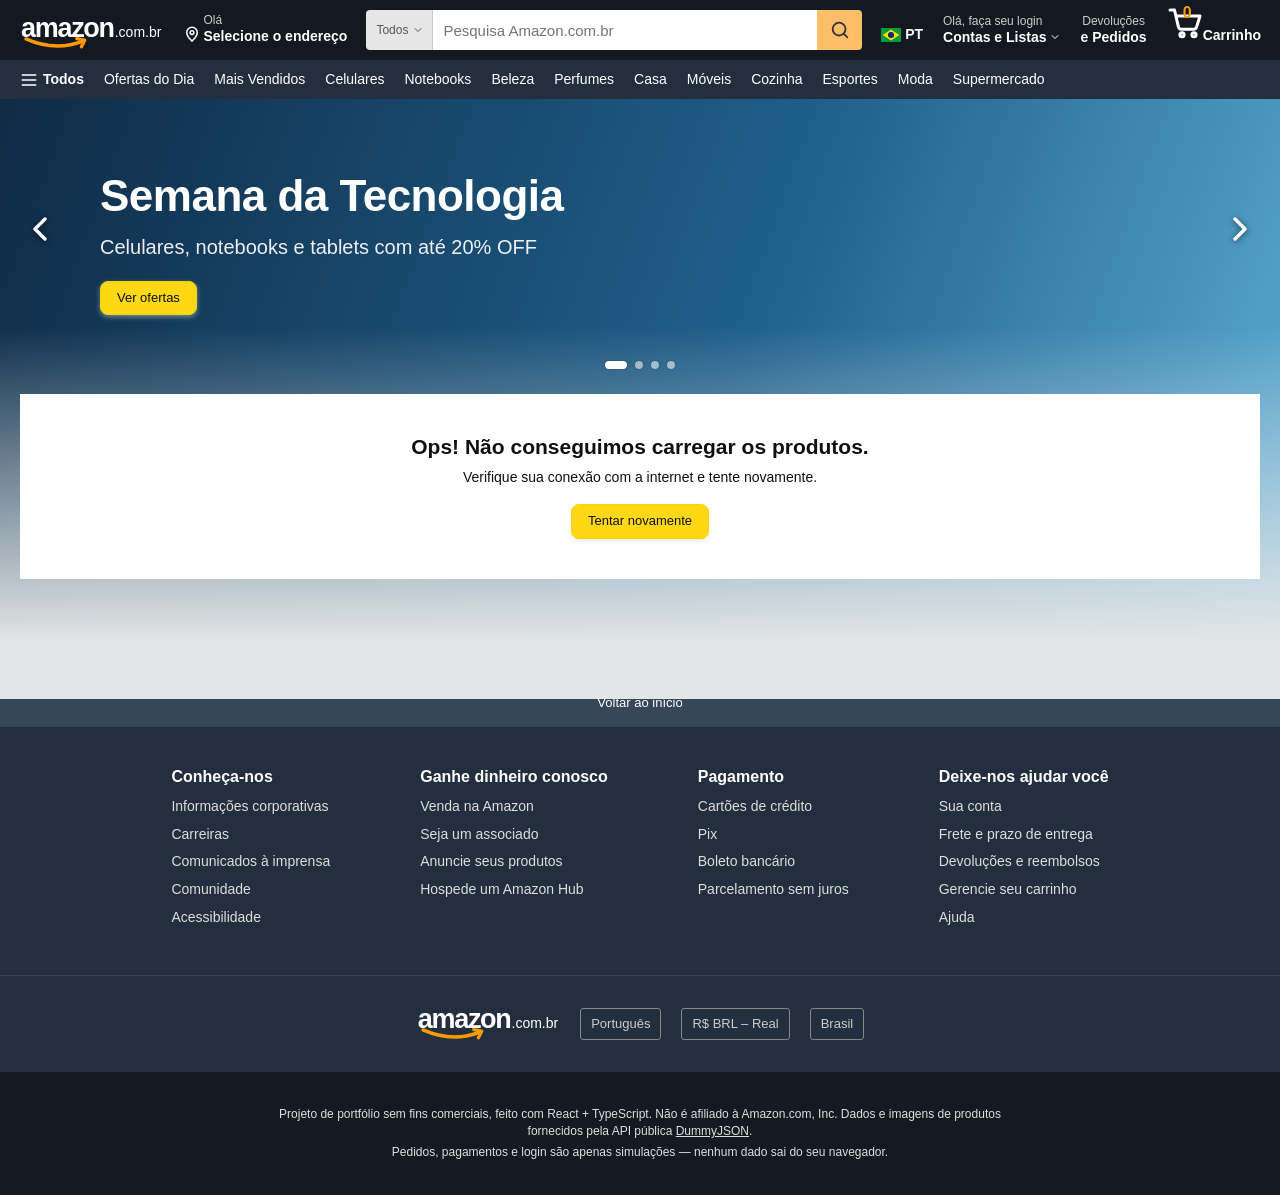
==== commit eeddde29: "amazon" ====
--- a/index.html
+++ b/index.html
@@ -1,256 +1,25 @@
-<!DOCTYPE html>
-<html lang="pt-br">
-
-<head>
-    <meta charset="UTF-8">
-    <meta name="viewport" content="width=device-width, initial-scale=1.0">
-    <title>Guilherme Tasso | Desenvolvedor Front-end</title>
-    <meta name="description" content="Portfólio de Guilherme Tasso, desenvolvedor front-end e estudante de Ciência da Computação na FSG.">
-    <link rel="preconnect" href="https://fonts.googleapis.com">
-    <link rel="preconnect" href="https://fonts.gstatic.com" crossorigin>
-    <link href="https://fonts.googleapis.com/css2?family=Bricolage+Grotesque:opsz,wght@12..96,400;12..96,500;12..96,700;12..96,800&display=swap" rel="stylesheet">
-    <link rel="stylesheet" href="styles.css">
-    <script>document.documentElement.classList.add('js');</script>
-</head>
-
-<body>
-
-    <header class="topo">
-        <a href="#inicio" class="marca">Guilherme Tasso</a>
-        <nav class="menu" aria-label="Principal">
-            <a href="#jogos">Jogos</a>
-            <a href="#recriacoes">Recriações</a>
-            <a href="#sites">Sites</a>
-            <a href="#loja">Loja</a>
-            <a href="#contato">Contato</a>
-        </nav>
-        <a class="botao botao-pequeno" href="https://wa.me/5554999842511?text=Ol%C3%A1%2C%20visitei%20seu%20portf%C3%B3lio%20e%20gostaria%20de%20conversar!" target="_blank" rel="noopener">WhatsApp</a>
-    </header>
-
-    <main>
-
-        <!-- Início: o nome e os jogos rodando de verdade -->
-        <section id="inicio" class="faixa inicio">
-            <h1 class="nome revelar">Guilherme Tasso</h1>
-
-            <div class="grade" id="jogos">
-                <div class="lado lado-esquerdo">
-                    <div class="revelar">
-                        <p class="apresentacao">Desenvolvedor front-end e estudante de Ciência da Computação na FSG. Tudo aqui roda de verdade: escolha um jogo e jogue.</p>
-                        <div class="acoes">
-                            <a class="botao" href="#recriacoes">Ver os projetos</a>
-                            <a class="link-forte" href="#contato">Falar comigo</a>
-                        </div>
-                    </div>
-
-                    <div class="palco-info revelar" data-info-de="jogos">
-                        <div class="info" data-info="damas">
-                            <h2>Damas da Praça</h2>
-                            <p>Damas com regras brasileiras contra o computador, em três níveis, ou contra outra pessoa no mesmo aparelho. Tem desfazer, súmula dos lances e som.</p>
-                            <p class="usei">JavaScript puro, IA com busca alfa-beta, Web Audio.</p>
-                            <a class="link-forte" href="projetos/damas/index.html" target="_blank" rel="noopener">Abrir em tela cheia</a>
-                        </div>
-                        <div class="info" data-info="nave">
-                            <h2>Astro Vanguarda</h2>
-                            <p>Jogo de nave com fases, chefes, melhorias e três poderes: bomba, escudo e laser. Clique na tela para jogar; setas ou WASD movem a nave.</p>
-                            <p class="usei">Canvas 2D, laço de jogo, áudio gerado no navegador.</p>
-                            <a class="link-forte" href="projetos/nave/index.html" target="_blank" rel="noopener">Abrir em tela cheia</a>
-                        </div>
-                        <div class="info" data-info="cozy">
-                            <h2>Cozy Organizer</h2>
-                            <p>Arrume a casa com o gato Biscoito: arraste cada objeto para o lugar certo, destrave cômodos e complete o álbum de memórias.</p>
-                            <p class="usei">JavaScript com arrastar e soltar, atalhos de teclado, progresso salvo.</p>
-                            <a class="link-forte" href="projetos/cozy-organizer/index.html" target="_blank" rel="noopener">Abrir em tela cheia</a>
-                        </div>
-                    </div>
-                </div>
-
-                <div class="palco lado-direito revelar" data-palco="jogos">
-                    <div class="tela">
-                        <iframe name="palco-jogos" src="projetos/damas/index.html" title="Jogo rodando: Damas da Praça"></iframe>
-                    </div>
-                    <div class="abas" role="group" aria-label="Escolher jogo">
-                        <a href="projetos/damas/index.html" target="palco-jogos" data-info="damas" class="ativo" aria-current="true">Damas</a>
-                        <a href="projetos/nave/index.html" target="palco-jogos" data-info="nave">Astro Vanguarda</a>
-                        <a href="projetos/cozy-organizer/index.html" target="palco-jogos" data-info="cozy">Cozy Organizer</a>
-                    </div>
-                </div>
-            </div>
-        </section>
-
-        <!-- Recriações -->
-        <section id="recriacoes" class="faixa faixa-escura">
-            <h2 class="titulo-secao revelar">Recriações</h2>
-            <div class="grade">
-                <div class="palco lado-esquerdo-largo revelar" data-palco="recriacoes">
-                    <div class="tela">
-                        <iframe name="palco-recriacoes" src="projetos/amazon/index.html" title="Projeto rodando: Amazon" loading="lazy"></iframe>
-                    </div>
-                    <div class="abas" role="group" aria-label="Escolher recriação">
-                        <a href="projetos/amazon/index.html" target="palco-recriacoes" data-info="amazon" class="ativo" aria-current="true">Amazon</a>
-                        <a href="projetos/netflix/index.html" target="palco-recriacoes" data-info="netflix">Netflix</a>
-                        <a href="projetos/spotify/index.html" target="palco-recriacoes" data-info="spotify">Spotify</a>
-                    </div>
-                </div>
-
-                <div class="palco-info lado-direito-estreito revelar" data-info-de="recriacoes">
-                    <p class="intro-secao">Três sites que todo mundo usa, refeitos do zero para entender como eles organizam as telas.</p>
-                    <div class="info" data-info="amazon">
-                        <h3>Amazon</h3>
-                        <p>Loja com busca e sugestões, filtros na URL, página de produto, carrinho, checkout com CEP preenchido pela ViaCEP e histórico de pedidos.</p>
-                        <p class="usei">React 19, TypeScript, React Router, Vite, API DummyJSON.</p>
-                        <a class="link-forte" href="projetos/amazon/index.html" target="_blank" rel="noopener">Abrir em tela cheia</a>
-                    </div>
-                    <div class="info" data-info="netflix">
-                        <h3>Netflix</h3>
-                        <p>Escolha de perfil, banner de destaque, fileiras de séries e filmes, busca, Minha lista e janela de detalhes de cada título.</p>
-                        <p class="usei">HTML, CSS e JavaScript puro, sem framework.</p>
-                        <a class="link-forte" href="projetos/netflix/index.html" target="_blank" rel="noopener">Abrir em tela cheia</a>
-                    </div>
-                    <div class="info" data-info="spotify">
-                        <h3>Spotify</h3>
-                        <p>Player completo com fila, aleatório e repetir, biblioteca e playlists próprias. Não há arquivos de áudio: cada música é composta e tocada pelo navegador.</p>
-                        <p class="usei">JavaScript puro, Web Audio API, capas em SVG geradas.</p>
-                        <a class="link-forte" href="projetos/spotify/index.html" target="_blank" rel="noopener">Abrir em tela cheia</a>
-                    </div>
-                </div>
-            </div>
-        </section>
-
-        <!-- Sites -->
-        <section id="sites" class="faixa">
-            <h2 class="titulo-secao revelar">Sites</h2>
-            <div class="grade">
-                <div class="palco-info lado-esquerdo revelar" data-info-de="apps">
-                    <div class="info" data-info="clima">
-                        <h3>Clima e Tempo</h3>
-                        <p>Funciona aqui mesmo: pesquise a sua cidade. Mostra temperatura, sensação, umidade, vento e a previsão de 5 dias, e troca a foto de fundo conforme o clima.</p>
-                        <p class="usei">Fetch, async/await, geolocalização, API da OpenWeatherMap.</p>
-                        <a class="link-forte" href="projetos/clima/index.html" target="_blank" rel="noopener">Abrir em tela cheia</a>
-                    </div>
-                    <div class="info" data-info="oficina">
-                        <h3>Oficina AutoForce</h3>
-                        <p>Site e loja de uma oficina mecânica: simule o preço de um serviço pelo tamanho do carro, monte o carrinho de peças e envie o pedido pronto pelo WhatsApp.</p>
-                        <p class="usei">JavaScript puro, carrinho no localStorage, checkout com frete e desconto no Pix.</p>
-                        <a class="link-forte" href="projetos/oficina/index.html" target="_blank" rel="noopener">Abrir em tela cheia</a>
-                    </div>
-                </div>
-
-                <div class="palco lado-direito revelar" data-palco="apps">
-                    <div class="tela">
-                        <iframe name="palco-apps" src="projetos/clima/index.html" title="Site rodando: Clima e Tempo" loading="lazy"></iframe>
-                    </div>
-                    <div class="abas" role="group" aria-label="Escolher site">
-                        <a href="projetos/clima/index.html" target="palco-apps" data-info="clima" class="ativo" aria-current="true">Clima e Tempo</a>
-                        <a href="projetos/oficina/index.html" target="palco-apps" data-info="oficina">Oficina AutoForce</a>
-                        <!-- Vagas para os próximos projetos: troque o <span> por um <a> igual aos de cima -->
-                        <span class="vaga">Em breve</span>
-                        <span class="vaga">Em breve</span>
-                    </div>
-                </div>
-            </div>
-        </section>
-
-        <!-- Loja: projetos à venda e por assinatura -->
-        <section id="loja" class="faixa faixa-tom">
-            <h2 class="titulo-secao revelar">Loja</h2>
-            <p class="intro-loja revelar">Alguns projetos viraram produto. Dá para comprar uma vez ou assinar por mês, e eu instalo e ajusto para o seu negócio.</p>
-
-            <ul class="produtos">
-                <li class="produto revelar">
-                    <h3>Sistema de gestão</h3>
-                    <p>Para salões, barbearias, clínicas e lojas com uma ou várias unidades: caixa (PDV), agenda por profissional, estoque, clientes com pontos de fidelidade, cupons e painel de faturamento. Roda sobre um banco de 30 tabelas.</p>
-                    <dl class="condicoes">
-                        <div><dt>Modelo</dt><dd>Assinatura mensal</dd></div>
-                        <div><dt>Valor</dt><dd>Sob consulta</dd></div>
-                    </dl>
-                    <a class="botao" href="https://wa.me/5554999842511?text=Ol%C3%A1!%20Tenho%20interesse%20no%20Sistema%20de%20gest%C3%A3o." target="_blank" rel="noopener">Quero assinar</a>
-                </li>
-                <li class="produto revelar">
-                    <h3>Plataforma de cursos</h3>
-                    <p>Venda cursos em vídeo no seu próprio site: vitrine, página de cada curso, checkout com cupons, área do aluno com progresso e um painel para você configurar tudo.</p>
-                    <dl class="condicoes">
-                        <div><dt>Modelo</dt><dd>Assinatura mensal</dd></div>
-                        <div><dt>Valor</dt><dd>Sob consulta</dd></div>
-                    </dl>
-                    <a class="botao" href="https://wa.me/5554999842511?text=Ol%C3%A1!%20Tenho%20interesse%20na%20Plataforma%20de%20cursos." target="_blank" rel="noopener">Quero assinar</a>
-                </li>
-                <li class="produto revelar">
-                    <h3>PC Organizer</h3>
-                    <p>Programa para Windows 10 e 11 que organiza, diagnostica e monitora o computador: hardware em detalhe, rede, FPS nos jogos, teste de estresse e manutenção com confirmação.</p>
-                    <dl class="condicoes">
-                        <div><dt>Modelo</dt><dd>Compra única</dd></div>
-                        <div><dt>Valor</dt><dd>Sob consulta</dd></div>
-                    </dl>
-                    <a class="botao" href="https://wa.me/5554999842511?text=Ol%C3%A1!%20Tenho%20interesse%20no%20PC%20Organizer." target="_blank" rel="noopener">Quero comprar</a>
-                </li>
-            </ul>
-        </section>
-
-        <!-- Sobre -->
-        <section id="sobre" class="faixa">
-            <h2 class="titulo-secao revelar">Sobre mim</h2>
-            <div class="grade">
-                <div class="sobre-texto lado-esquerdo-meio revelar">
-                    <img class="foto" src="img/perfil.jpg" alt="Avatar de Guilherme Tasso" width="768" height="768" loading="lazy">
-                    <p class="frase">Comecei pelo HTML e CSS e fui descendo: JavaScript, APIs, banco de dados e servidor.</p>
-                    <p>Estudo Ciência da Computação na FSG e uso cada projeto para aprender uma coisa nova. Os jogos me ensinaram canvas e lógica de turnos, o Clima me ensinou a falar com uma API, e as recriações me mostraram como sites grandes organizam suas telas.</p>
-                    <p>Procuro estágio ou primeiro emprego em front-end, e topo projetos freelance de sites e sistemas.</p>
-                </div>
-                <dl class="ferramentas lado-direito-meio revelar">
-                    <div><dt>HTML e CSS</dt><dd>Flexbox, Grid, layouts responsivos e animações.</dd></div>
-                    <div><dt>JavaScript</dt><dd>Canvas, Web Audio, Fetch, arrastar e soltar.</dd></div>
-                    <div><dt>React e TypeScript</dt><dd>Componentes, rotas e estado, como na Amazon.</dd></div>
-                    <div><dt>Node.js</dt><dd>Servidores e APIs para a plataforma de cursos e o sistema de gestão.</dd></div>
-                    <div><dt>MySQL e SQLite</dt><dd>Modelagem, chaves estrangeiras e índices.</dd></div>
-                    <div><dt>Python</dt><dd>Programas para Windows, como o PC Organizer.</dd></div>
-                </dl>
-            </div>
-        </section>
-
-        <!-- Contato -->
-        <section id="contato" class="faixa faixa-acento">
-            <h2 class="titulo-secao revelar">Vamos conversar</h2>
-            <div class="grade">
-                <div class="contato-canais lado-esquerdo-meio revelar">
-                    <p>Respondo mais rápido pelo WhatsApp. Se preferir, mande uma mensagem pelo formulário que ela chega no meu e-mail.</p>
-                    <ul class="canais">
-                        <li><a href="https://wa.me/5554999842511?text=Ol%C3%A1%2C%20visitei%20seu%20portf%C3%B3lio%20e%20gostaria%20de%20conversar!" target="_blank" rel="noopener"><span>WhatsApp</span> (54) 99984-2511</a></li>
-                        <li><a href="mailto:gui.tasso.dev@gmail.com"><span>E-mail</span> gui.tasso.dev@gmail.com</a></li>
-                        <!-- Coloque aqui os links reais e tire o comentário:
-                        <li><a href="https://github.com/SEU_USUARIO" target="_blank" rel="noopener"><span>GitHub</span> github.com/SEU_USUARIO</a></li>
-                        <li><a href="https://www.linkedin.com/in/SEU_USUARIO" target="_blank" rel="noopener"><span>LinkedIn</span> linkedin.com/in/SEU_USUARIO</a></li>
-                        -->
-                    </ul>
-                </div>
-
-                <form action="https://formsubmit.co/gui.tasso.dev@gmail.com" method="POST" class="formulario lado-direito-meio revelar">
-                    <input type="hidden" name="_subject" value="Nova mensagem pelo portfólio">
-                    <label>Nome
-                        <input type="text" name="nome" autocomplete="name" required>
-                    </label>
-                    <label>E-mail
-                        <input type="email" name="email" autocomplete="email" required>
-                    </label>
-                    <label>Mensagem
-                        <textarea name="mensagem" rows="6" required></textarea>
-                    </label>
-                    <button type="submit" class="botao botao-claro">Enviar mensagem</button>
-                </form>
-            </div>
-        </section>
-
-    </main>
-
-    <footer class="rodape">
-        <p class="rodape-nome">Guilherme Tasso</p>
-        <p class="rodape-linha">
-            <span>Feito à mão com HTML, CSS e JavaScript. 2026.</span>
-            <a href="#inicio" class="link-forte">Voltar ao topo</a>
-        </p>
-    </footer>
-
-    <script src="script.js"></script>
-</body>
-
+<!doctype html>
+<html lang="pt-BR">
+  <head>
+    <meta charset="UTF-8" />
+    <meta name="viewport" content="width=device-width, initial-scale=1.0" />
+    <meta name="theme-color" content="#131921" />
+    <meta name="description" content="Clone da loja Amazon feito com React e TypeScript — projeto de portfólio." />
+    <link rel="icon" href="./favicon.svg" type="image/svg+xml" />
+    <title>Amazon.com.br | Clone de portfólio</title>
+    <script type="module">var e=Object.create,t=Object.defineProperty,n=Object.getOwnPropertyDescriptor,r=Object.getOwnPropertyNames,i=Object.getPrototypeOf,a=Object.prototype.hasOwnProperty,o=(e,t)=>()=>(t||(e((t={exports:{}}).exports,t,t.exports),e=null),t.exports),s=(e,i,o,s)=>{if(i&&typeof i==`object`||typeof i==`function`)for(var c=r(i),l=0,u=c.length,d;l<u;l++)d=c[l],!a.call(e,d)&&d!==o&&t(e,d,{get:(e=>i[e]).bind(null,d),enumerable:!(s=n(i,d))||s.enumerable});return e},c=(n,r,o)=>(o=n==null?{}:e(i(n)),s(r||!n||!n.__esModule||!a.call(n,`default`)?t(o,`default`,{value:n,enumerable:!0}):o,n));(function(){let e=document.createElement(`link`).relList;if(e&&e.supports&&e.supports(`modulepreload`))return;for(let e of document.querySelectorAll(`link[rel="modulepreload"]`))n(e);new MutationObserver(e=>{for(let t of e)if(t.type===`childList`)for(let e of t.addedNodes)e.tagName===`LINK`&&e.rel===`modulepreload`&&n(e)}).observe(document,{childList:!0,subtree:!0});function t(e){let t={};return e.integrity&&(t.integrity=e.integrity),e.referrerPolicy&&(t.referrerPolicy=e.referrerPolicy),t.credentials=e.crossOrigin===`use-credentials`?`include`:e.crossOrigin===`anonymous`?`omit`:`same-origin`,t}function n(e){if(e.ep)return;e.ep=!0;let n=t(e);fetch(e.href,n)}})();var l=o((e=>{var t=Symbol.for(`react.transitional.element`),n=Symbol.for(`react.portal`),r=Symbol.for(`react.fragment`),i=Symbol.for(`react.strict_mode`),a=Symbol.for(`react.profiler`),o=Symbol.for(`react.consumer`),s=Symbol.for(`react.context`),c=Symbol.for(`react.forward_ref`),l=Symbol.for(`react.suspense`),u=Symbol.for(`react.memo`),d=Symbol.for(`react.lazy`),f=Symbol.for(`react.activity`),p=Symbol.for(`react.view_transition`),m=Symbol.iterator;function h(e){return typeof e!=`object`||!e?null:(e=m&&e[m]||e[`@@iterator`],typeof e==`function`?e:null)}var g={isMounted:function(){return!1},enqueueForceUpdate:function(){},enqueueReplaceState:function(){},enqueueSetState:function(){}},_=Object.assign,v={};function y(e,t,n){this.props=e,this.context=t,this.refs=v,this.updater=n||g}y.prototype.isReactComponent={},y.prototype.setState=function(e,t){if(typeof e!=`object`&&typeof e!=`function`&&e!=null)throw Error(`takes an object of state variables to update or a function which returns an object of state variables.`);this.updater.enqueueSetState(this,e,t,`setState`)},y.prototype.forceUpdate=function(e){this.updater.enqueueForceUpdate(this,e,`forceUpdate`)};function b(){}b.prototype=y.prototype;function x(e,t,n){this.props=e,this.context=t,this.refs=v,this.updater=n||g}var S=x.prototype=new b;S.constructor=x,_(S,y.prototype),S.isPureReactComponent=!0;var C=Array.isArray;function w(){}var T={H:null,A:null,T:null,S:null},ee=Object.prototype.hasOwnProperty;function E(e,n,r){var i=r.ref;return{$$typeof:t,type:e,key:n,ref:i===void 0?null:i,props:r}}function te(e,t){return E(e.type,t,e.props)}function ne(e){return typeof e==`object`&&!!e&&e.$$typeof===t}function D(e){var t={"=":`=0`,":":`=2`};return`$`+e.replace(/[=:]/g,function(e){return t[e]})}var re=/\/+/g;function ie(e,t){return typeof e==`object`&&e&&e.key!=null?D(``+e.key):t.toString(36)}function O(e){switch(e.status){case`fulfilled`:return e.value;case`rejected`:throw e.reason;default:switch(typeof e.status==`string`?e.then(w,w):(e.status=`pending`,e.then(function(t){e.status===`pending`&&(e.status=`fulfilled`,e.value=t)},function(t){e.status===`pending`&&(e.status=`rejected`,e.reason=t)})),e.status){case`fulfilled`:return e.value;case`rejected`:throw e.reason}}throw e}function ae(e,r,i,a,o){var s=typeof e;(s===`undefined`||s===`boolean`)&&(e=null);var c=!1;if(e===null)c=!0;else switch(s){case`bigint`:case`string`:case`number`:c=!0;break;case`object`:switch(e.$$typeof){case t:case n:c=!0;break;case d:return c=e._init,ae(c(e._payload),r,i,a,o)}}if(c)return o=o(e),c=a===``?`.`+ie(e,0):a,C(o)?(i=``,c!=null&&(i=c.replace(re,`$&/`)+`/`),ae(o,r,i,``,function(e){return e})):o!=null&&(ne(o)&&(o=te(o,i+(o.key==null||e&&e.key===o.key?``:(``+o.key).replace(re,`$&/`)+`/`)+c)),r.push(o)),1;c=0;var l=a===``?`.`:a+`:`;if(C(e))for(var u=0;u<e.length;u++)a=e[u],s=l+ie(a,u),c+=ae(a,r,i,s,o);else if(u=h(e),typeof u==`function`)for(e=u.call(e),u=0;!(a=e.next()).done;)a=a.value,s=l+ie(a,u++),c+=ae(a,r,i,s,o);else if(s===`object`){if(typeof e.then==`function`)return ae(O(e),r,i,a,o);throw r=String(e),Error(`Objects are not valid as a React child (found: `+(r===`[object Object]`?`object with keys {`+Object.keys(e).join(`, `)+`}`:r)+`). If you meant to render a collection of children, use an array instead.`)}return c}function oe(e,t,n){if(e==null)return e;var r=[],i=0;return ae(e,r,``,``,function(e){return t.call(n,e,i++)}),r}function se(e){if(e._status===-1){var t=e._result,n=t();n.then(function(t){(e._status===0||e._status===-1)&&(e._status=1,e._result=t,n.status===void 0&&(n.status=`fulfilled`,n.value=t))},function(t){(e._status===0||e._status===-1)&&(e._status=2,e._result=t,n.status===void 0&&(n.status=`rejected`,n.reason=t))}),e._status===-1&&(e._status=0,e._result=n)}if(e._status===1)return e._result.default;throw e._result}var ce=typeof reportError==`function`?reportError:function(e){if(typeof window==`object`&&typeof window.ErrorEvent==`function`){var t=new window.ErrorEvent(`error`,{bubbles:!0,cancelable:!0,message:typeof e==`object`&&e&&typeof e.message==`string`?String(e.message):String(e),error:e});if(!window.dispatchEvent(t))return}else if(typeof process==`object`&&typeof process.emit==`function`){process.emit(`uncaughtException`,e);return}console.error(e)};function le(e){var t=T.T,n={};n.types=t===null?null:t.types,T.T=n;try{var r=e(),i=T.S;i!==null&&i(n,r),typeof r==`object`&&r&&typeof r.then==`function`&&r.then(w,ce)}catch(e){ce(e)}finally{t!==null&&n.types!==null&&(t.types=n.types),T.T=t}}function ue(e){var t=T.T;if(t!==null){var n=t.types;n===null?t.types=[e]:n.indexOf(e)===-1&&n.push(e)}else le(ue.bind(null,e))}var de={map:oe,forEach:function(e,t,n){oe(e,function(){t.apply(this,arguments)},n)},count:function(e){var t=0;return oe(e,function(){t++}),t},toArray:function(e){return oe(e,function(e){return e})||[]},only:function(e){if(!ne(e))throw Error(`React.Children.only expected to receive a single React element child.`);return e}};e.Activity=f,e.Children=de,e.Component=y,e.Fragment=r,e.Profiler=a,e.PureComponent=x,e.StrictMode=i,e.Suspense=l,e.ViewTransition=p,e.__CLIENT_INTERNALS_DO_NOT_USE_OR_WARN_USERS_THEY_CANNOT_UPGRADE=T,e.__COMPILER_RUNTIME={__proto__:null,c:function(e){return T.H.useMemoCache(e)}},e.addTransitionType=ue,e.cache=function(e){return function(){return e.apply(null,arguments)}},e.cacheSignal=function(){return null},e.cloneElement=function(e,t,n){if(e==null)throw Error(`The argument must be a React element, but you passed `+e+`.`);var r=_({},e.props),i=e.key;if(t!=null)for(a in t.key!==void 0&&(i=``+t.key),t)!ee.call(t,a)||a===`key`||a===`__self`||a===`__source`||a===`ref`&&t.ref===void 0||(r[a]=t[a]);var a=arguments.length-2;if(a===1)r.children=n;else if(1<a){for(var o=Array(a),s=0;s<a;s++)o[s]=arguments[s+2];r.children=o}return E(e.type,i,r)},e.createContext=function(e){return e={$$typeof:s,_currentValue:e,_currentValue2:e,_threadCount:0,Provider:null,Consumer:null},e.Provider=e,e.Consumer={$$typeof:o,_context:e},e},e.createElement=function(e,t,n){var r,i={},a=null;if(t!=null)for(r in t.key!==void 0&&(a=``+t.key),t)ee.call(t,r)&&r!==`key`&&r!==`__self`&&r!==`__source`&&(i[r]=t[r]);var o=arguments.length-2;if(o===1)i.children=n;else if(1<o){for(var s=Array(o),c=0;c<o;c++)s[c]=arguments[c+2];i.children=s}if(e&&e.defaultProps)for(r in o=e.defaultProps,o)i[r]===void 0&&(i[r]=o[r]);return E(e,a,i)},e.createRef=function(){return{current:null}},e.forwardRef=function(e){return{$$typeof:c,render:e}},e.isValidElement=ne,e.lazy=function(e){return{$$typeof:d,_payload:{_status:-1,_result:e},_init:se}},e.memo=function(e,t){return{$$typeof:u,type:e,compare:t===void 0?null:t}},e.startTransition=le,e.unstable_useCacheRefresh=function(){return T.H.useCacheRefresh()},e.use=function(e){return T.H.use(e)},e.useActionState=function(e,t,n){return T.H.useActionState(e,t,n)},e.useCallback=function(e,t){return T.H.useCallback(e,t)},e.useContext=function(e){return T.H.useContext(e)},e.useDebugValue=function(){},e.useDeferredValue=function(e,t){return T.H.useDeferredValue(e,t)},e.useEffect=function(e,t){return T.H.useEffect(e,t)},e.useEffectEvent=function(e){return T.H.useEffectEvent(e)},e.useId=function(){return T.H.useId()},e.useImperativeHandle=function(e,t,n){return T.H.useImperativeHandle(e,t,n)},e.useInsertionEffect=function(e,t){return T.H.useInsertionEffect(e,t)},e.useLayoutEffect=function(e,t){return T.H.useLayoutEffect(e,t)},e.useMemo=function(e,t){return T.H.useMemo(e,t)},e.useOptimistic=function(e,t){return T.H.useOptimistic(e,t)},e.useReducer=function(e,t,n){return T.H.useReducer(e,t,n)},e.useRef=function(e){return T.H.useRef(e)},e.useState=function(e){return T.H.useState(e)},e.useSyncExternalStore=function(e,t,n){return T.H.useSyncExternalStore(e,t,n)},e.useTransition=function(){return T.H.useTransition()},e.version=`19.3.1`})),u=o(((e,t)=>{t.exports=l()})),d=o((e=>{function t(e,t){var n=e.length;e.push(t);a:for(;0<n;){var r=n-1>>>1,a=e[r];if(0<i(a,t))e[r]=t,e[n]=a,n=r;else break a}}function n(e){return e.length===0?null:e[0]}function r(e){if(e.length===0)return null;var t=e[0],n=e.pop();if(n!==t){e[0]=n;a:for(var r=0,a=e.length,o=a>>>1;r<o;){var s=2*(r+1)-1,c=e[s],l=s+1,u=e[l];if(0>i(c,n))l<a&&0>i(u,c)?(e[r]=u,e[l]=n,r=l):(e[r]=c,e[s]=n,r=s);else if(l<a&&0>i(u,n))e[r]=u,e[l]=n,r=l;else break a}}return t}function i(e,t){var n=e.sortIndex-t.sortIndex;return n===0?e.id-t.id:n}if(e.unstable_now=void 0,typeof performance==`object`&&typeof performance.now==`function`){var a=performance;e.unstable_now=function(){return a.now()}}else{var o=Date,s=o.now();e.unstable_now=function(){return o.now()-s}}var c=[],l=[],u=1,d=null,f=3,p=!1,m=!1,h=!1,g=!1,_=typeof setTimeout==`function`?setTimeout:null,v=typeof clearTimeout==`function`?clearTimeout:null,y=typeof setImmediate<`u`?setImmediate:null;function b(e){for(var i=n(l);i!==null;){if(i.callback===null)r(l);else if(i.startTime<=e)r(l),i.sortIndex=i.expirationTime,t(c,i);else break;i=n(l)}}function x(e){if(h=!1,b(e),!m){if(n(c)!==null)m=!0,S||(S=!0,te());else{var t=n(l);t!==null&&re(x,t.startTime-e)}}}var S=!1,C=-1,w=5,T=-1;function ee(){return g?!0:!(e.unstable_now()-T<w)}function E(){if(g=!1,S){var t=e.unstable_now();T=t;var i=!0;try{a:{m=!1,h&&(h=!1,v(C),C=-1),p=!0;var a=f;try{b:{for(b(t),d=n(c);d!==null&&!(d.expirationTime>t&&ee());){var o=d.callback;if(typeof o==`function`){d.callback=null,f=d.priorityLevel;var s=o(d.expirationTime<=t);if(t=e.unstable_now(),typeof s==`function`){d.callback=s,b(t),i=!0;break b}d===n(c)&&r(c),b(t)}else r(c);d=n(c)}if(d!==null)i=!0;else{var u=n(l);u!==null&&re(x,u.startTime-t),i=!1}}break a}finally{d=null,f=a,p=!1}i=void 0}}finally{i?te():S=!1}}}var te;if(typeof y==`function`)te=function(){y(E)};else if(typeof MessageChannel<`u`){var ne=new MessageChannel,D=ne.port2;ne.port1.onmessage=E,te=function(){D.postMessage(null)}}else te=function(){_(E,0)};function re(t,n){C=_(function(){t(e.unstable_now())},n)}e.unstable_IdlePriority=5,e.unstable_ImmediatePriority=1,e.unstable_LowPriority=4,e.unstable_NormalPriority=3,e.unstable_Profiling=null,e.unstable_UserBlockingPriority=2,e.unstable_cancelCallback=function(e){e.callback=null},e.unstable_forceFrameRate=function(e){0>e||125<e?console.error(`forceFrameRate takes a positive int between 0 and 125, forcing frame rates higher than 125 fps is not supported`):w=0<e?Math.floor(1e3/e):5},e.unstable_getCurrentPriorityLevel=function(){return f},e.unstable_next=function(e){switch(f){case 1:case 2:case 3:var t=3;break;default:t=f}var n=f;f=t;try{return e()}finally{f=n}},e.unstable_requestPaint=function(){g=!0},e.unstable_runWithPriority=function(e,t){switch(e){case 1:case 2:case 3:case 4:case 5:break;default:e=3}var n=f;f=e;try{return t()}finally{f=n}},e.unstable_scheduleCallback=function(r,i,a){var o=e.unstable_now();switch(typeof a==`object`&&a?(a=a.delay,a=typeof a==`number`&&0<a?o+a:o):a=o,r){case 1:var s=-1;break;case 2:s=250;break;case 5:s=1073741823;break;case 4:s=1e4;break;default:s=5e3}return s=a+s,r={id:u++,callback:i,priorityLevel:r,startTime:a,expirationTime:s,sortIndex:-1},a>o?(r.sortIndex=a,t(l,r),n(c)===null&&r===n(l)&&(h?(v(C),C=-1):h=!0,re(x,a-o))):(r.sortIndex=s,t(c,r),m||p||(m=!0,S||(S=!0,te()))),r},e.unstable_shouldYield=ee,e.unstable_wrapCallback=function(e){var t=f;return function(){var n=f;f=t;try{return e.apply(this,arguments)}finally{f=n}}}})),f=o(((e,t)=>{t.exports=d()})),p=o((e=>{var t=u();function n(e){var t=`https://react.dev/errors/`+e;if(1<arguments.length){t+=`?args[]=`+encodeURIComponent(arguments[1]);for(var n=2;n<arguments.length;n++)t+=`&args[]=`+encodeURIComponent(arguments[n])}return`Minified React error #`+e+`; visit `+t+` for the full message or use the non-minified dev environment for full errors and additional helpful warnings.`}function r(){}var i={d:{f:r,r:function(){throw Error(n(522))},D:r,C:r,L:r,m:r,X:r,S:r,M:r},p:0,findDOMNode:null},a=Symbol.for(`react.portal`),o=Symbol.for(`react.recoverable`),s=Symbol.for(`react.optimistic_key`);function c(e,t,n){var r=3<arguments.length&&arguments[3]!==void 0?arguments[3]:null;return{$$typeof:a,key:r==null?null:r===s?s:``+r,children:e,containerInfo:t,implementation:n}}var l=t.__CLIENT_INTERNALS_DO_NOT_USE_OR_WARN_USERS_THEY_CANNOT_UPGRADE;function d(e,t){if(e===`font`)return``;if(typeof t==`string`)return t===`use-credentials`?t:``}e.__DOM_INTERNALS_DO_NOT_USE_OR_WARN_USERS_THEY_CANNOT_UPGRADE=i,e.browser=function(e){return{$$typeof:o,_reason:e}},e.createPortal=function(e,t){var r=2<arguments.length&&arguments[2]!==void 0?arguments[2]:null;if(!t||t.nodeType!==1&&t.nodeType!==9&&t.nodeType!==11)throw Error(n(299));return c(e,t,null,r)},e.flushSync=function(e){var t=l.T,n=i.p;try{if(l.T=null,i.p=2,e)return e()}finally{l.T=t,i.p=n,i.d.f()}},e.preconnect=function(e,t){typeof e==`string`&&(t?(t=t.crossOrigin,t=typeof t==`string`?t===`use-credentials`?t:``:void 0):t=null,i.d.C(e,t))},e.prefetchDNS=function(e){typeof e==`string`&&i.d.D(e)},e.preinit=function(e,t){if(typeof e==`string`&&t&&typeof t.as==`string`){var n=t.as,r=d(n,t.crossOrigin),a=typeof t.integrity==`string`?t.integrity:void 0,o=typeof t.fetchPriority==`string`?t.fetchPriority:void 0;n===`style`?i.d.S(e,typeof t.precedence==`string`?t.precedence:void 0,{crossOrigin:r,integrity:a,fetchPriority:o}):n===`script`&&i.d.X(e,{crossOrigin:r,integrity:a,fetchPriority:o,nonce:typeof t.nonce==`string`?t.nonce:void 0})}},e.preinitModule=function(e,t){if(typeof e==`string`){if(typeof t==`object`&&t){if(t.as==null||t.as===`script`){var n=d(t.as,t.crossOrigin);i.d.M(e,{crossOrigin:n,integrity:typeof t.integrity==`string`?t.integrity:void 0,nonce:typeof t.nonce==`string`?t.nonce:void 0,fetchPriority:typeof t.fetchPriority==`string`?t.fetchPriority:void 0})}}else t??i.d.M(e)}},e.preload=function(e,t){if(typeof e==`string`&&typeof t==`object`&&t&&typeof t.as==`string`){var n=t.as,r=d(n,t.crossOrigin);i.d.L(e,n,{crossOrigin:r,integrity:typeof t.integrity==`string`?t.integrity:void 0,nonce:typeof t.nonce==`string`?t.nonce:void 0,type:typeof t.type==`string`?t.type:void 0,fetchPriority:typeof t.fetchPriority==`string`?t.fetchPriority:void 0,referrerPolicy:typeof t.referrerPolicy==`string`?t.referrerPolicy:void 0,imageSrcSet:typeof t.imageSrcSet==`string`?t.imageSrcSet:void 0,imageSizes:typeof t.imageSizes==`string`?t.imageSizes:void 0,media:typeof t.media==`string`?t.media:void 0})}},e.preloadModule=function(e,t){if(typeof e==`string`){if(t){var n=d(t.as,t.crossOrigin);i.d.m(e,{as:typeof t.as==`string`&&t.as!==`script`?t.as:void 0,crossOrigin:n,integrity:typeof t.integrity==`string`?t.integrity:void 0,nonce:typeof t.nonce==`string`?t.nonce:void 0,fetchPriority:typeof t.fetchPriority==`string`?t.fetchPriority:void 0})}else i.d.m(e)}},e.requestFormReset=function(e){i.d.r(e)},e.unstable_batchedUpdates=function(e,t){return e(t)},e.useFormState=function(e,t,n){return l.H.useFormState(e,t,n)},e.useFormStatus=function(){return l.H.useHostTransitionStatus()},e.version=`19.3.1`})),m=o(((e,t)=>{function n(){if(typeof __REACT_DEVTOOLS_GLOBAL_HOOK__<`u`&&typeof __REACT_DEVTOOLS_GLOBAL_HOOK__.checkDCE==`function`)try{__REACT_DEVTOOLS_GLOBAL_HOOK__.checkDCE(n)}catch(e){console.error(e)}}n(),t.exports=p()})),h=o((e=>{var t=f(),n=u(),r=m();function i(e){var t=`https://react.dev/errors/`+e;if(1<arguments.length){t+=`?args[]=`+encodeURIComponent(arguments[1]);for(var n=2;n<arguments.length;n++)t+=`&args[]=`+encodeURIComponent(arguments[n])}return`Minified React error #`+e+`; visit `+t+` for the full message or use the non-minified dev environment for full errors and additional helpful warnings.`}function a(e){return!(!e||e.nodeType!==1&&e.nodeType!==9&&e.nodeType!==11)}function o(e){for(var t=e,n=t;n&&!n.alternate;)t=n,t.flags&4098&&(e=t.return),n=t.return;for(;t.return;)t=t.return;return t.tag===3?e:null}function s(e){if(e.tag===13){var t=e.memoizedState;if(t===null&&(e=e.alternate,e!==null&&(t=e.memoizedState)),t!==null)return t.dehydrated}return null}function c(e){if(e.tag===31){var t=e.memoizedState;if(t===null&&(e=e.alternate,e!==null&&(t=e.memoizedState)),t!==null)return t.dehydrated}return null}function l(e){if(o(e)!==e)throw Error(i(188))}function d(e){var t=e.alternate;if(!t){if(t=o(e),t===null)throw Error(i(188));return t===e?e:null}for(var n=e,r=t;;){var a=n.return;if(a===null)break;var s=a.alternate;if(s===null){if(r=a.return,r!==null){n=r;continue}break}if(a.child===s.child){for(s=a.child;s;){if(s===n)return l(a),e;if(s===r)return l(a),t;s=s.sibling}throw Error(i(188))}if(n.return!==r.return)n=a,r=s;else{for(var c=!1,u=a.child;u;){if(u===n){c=!0,n=a,r=s;break}if(u===r){c=!0,r=a,n=s;break}u=u.sibling}if(!c){for(u=s.child;u;){if(u===n){c=!0,n=s,r=a;break}if(u===r){c=!0,r=s,n=a;break}u=u.sibling}if(!c)throw Error(i(189))}}if(n.alternate!==r)throw Error(i(190))}if(n.tag!==3)throw Error(i(188));return n.stateNode.current===n?e:t}function p(e){var t=e.tag;if(t===5||t===26||t===27||t===6)return e;for(e=e.child;e!==null;){if(t=p(e),t!==null)return t;e=e.sibling}return null}function h(e,t,n,r,i,a){for(;e!==null;){if((e.tag===5||e.tag===27||e.tag===6)&&n(e,r,i,a)||(e.tag!==22||e.memoizedState===null)&&(t||e.tag!==5&&e.tag!==27)&&h(e.child,t,n,r,i,a))return!0;e=e.sibling}return!1}function g(e){for(e=e.return;e!==null;){if(e.tag===3||e.tag===5||e.tag===27)return e;e=e.return}return null}function _(e){var t=!1;for(e=e.return;e!==null&&(e.tag===4&&(t=!0),e.tag!==3&&e.tag!==5&&e.tag!==27);)e=e.return;return t}function v(e){var t=[null,null],n=g(e);return n===null||y(t,e,n.child,{foundSelf:!1}),t}function y(e,t,n,r){for(;n!==null;){if(n===t)r.foundSelf=!0;else if(n.tag===5||n.tag===27||n.tag===6){if(r.foundSelf)return e[1]=n,!0;e[0]=n}else if((n.tag!==22||n.memoizedState===null)&&y(e,t,n.child,r))return!0;n=n.sibling}return!1}function b(e){switch(e.tag){case 5:case 27:case 6:return e.stateNode;case 3:return e.stateNode.containerInfo;default:throw Error(i(559))}}var x=null,S=null;function C(e,t,n){return e===n||e===t&&(x=e,!0)}function w(e,t,n){return e===n?(S=e,!1):e===t&&(S!==null&&(x=e),!0)}function T(e){if(e===null)return null;do e=e===null?null:e.return;while(e&&e.tag!==5&&e.tag!==27&&e.tag!==3);return e||null}function ee(e,t,n){for(var r=0,i=e;i;i=n(i))r++;i=0;for(var a=t;a;a=n(a))i++;for(;0<r-i;)e=n(e),r--;for(;0<i-r;)t=n(t),i--;for(;r--;){if(e===t||t!==null&&e===t.alternate)return e;e=n(e),t=n(t)}return null}var E=Object.assign,te=Symbol.for(`react.element`),ne=Symbol.for(`react.transitional.element`),D=Symbol.for(`react.portal`),re=Symbol.for(`react.fragment`),ie=Symbol.for(`react.strict_mode`),O=Symbol.for(`react.profiler`),ae=Symbol.for(`react.consumer`),oe=Symbol.for(`react.context`),se=Symbol.for(`react.forward_ref`),ce=Symbol.for(`react.suspense`),le=Symbol.for(`react.suspense_list`),ue=Symbol.for(`react.memo`),de=Symbol.for(`react.lazy`),fe=Symbol.for(`react.activity`),pe=Symbol.for(`react.legacy_hidden`),me=Symbol.for(`react.memo_cache_sentinel`),he=Symbol.for(`react.view_transition`),ge=Symbol.for(`react.recoverable`),_e=Symbol.iterator;function ve(e){return typeof e!=`object`||!e?null:(e=_e&&e[_e]||e[`@@iterator`],typeof e==`function`?e:null)}var ye=Symbol.for(`react.client.reference`);function be(e){if(e==null)return null;if(typeof e==`function`)return e.$$typeof===ye?null:e.displayName||e.name||null;if(typeof e==`string`)return e;switch(e){case re:return`Fragment`;case O:return`Profiler`;case ie:return`StrictMode`;case ce:return`Suspense`;case le:return`SuspenseList`;case fe:return`Activity`;case he:return`ViewTransition`}if(typeof e==`object`)switch(e.$$typeof){case D:return`Portal`;case oe:return e.displayName||`Context`;case ae:return(e._context.displayName||`Context`)+`.Consumer`;case se:var t=e.render;return e=e.displayName,e||=(e=t.displayName||t.name||``,e===``?`ForwardRef`:`ForwardRef(`+e+`)`),e;case ue:return t=e.displayName||null,t===null?be(e.type)||`Memo`:t;case de:t=e._payload,e=e._init;try{return be(e(t))}catch{}}return null}var xe=Array.isArray,k=n.__CLIENT_INTERNALS_DO_NOT_USE_OR_WARN_USERS_THEY_CANNOT_UPGRADE,A=r.__DOM_INTERNALS_DO_NOT_USE_OR_WARN_USERS_THEY_CANNOT_UPGRADE,Se={pending:!1,data:null,method:null,action:null},Ce=[],we=-1;function Te(e){return{current:e}}function Ee(e){0>we||(e.current=Ce[we],Ce[we]=null,we--)}function j(e,t){we++,Ce[we]=e.current,e.current=t}var De=Te(null),Oe=Te(null),ke=Te(null),Ae=Te(null);function je(e,t){switch(j(ke,t),j(Oe,e),j(De,null),t.nodeType){case 9:case 11:e=(e=t.documentElement)&&(e=e.namespaceURI)?up(e):0;break;default:if(e=t.tagName,t=t.namespaceURI)t=up(t),e=dp(t,e);else switch(e){case`svg`:e=1;break;case`math`:e=2;break;default:e=0}}Ee(De),j(De,e)}function Me(){Ee(De),Ee(Oe),Ee(ke)}function Ne(e){var t=e.memoizedState;t!==null&&(sh._currentValue=t.memoizedState,j(Ae,e)),t=De.current;var n=dp(t,e.type);t!==n&&(j(Oe,e),j(De,n))}function Pe(e){Oe.current===e&&(Ee(De),Ee(Oe)),Ae.current===e&&(Ee(Ae),sh._currentValue=Se)}var Fe,Ie;function Le(e){if(Fe===void 0)try{throw Error()}catch(e){var t=e.stack.trim().match(/\n( *(at )?)/);Fe=t&&t[1]||``,Ie=-1<e.stack.indexOf(`
+    at`)?` (<anonymous>)`:-1<e.stack.indexOf(`@`)?`@unknown:0:0`:``}return`
+`+Fe+e+Ie}var Re=!1;function ze(e,t){if(!e||Re)return``;Re=!0;var n=Error.prepareStackTrace;Error.prepareStackTrace=void 0;try{var r={DetermineComponentFrameRoot:function(){try{if(t){var n=function(){throw Error()};if(Object.defineProperty(n.prototype,"props",{set:function(){throw Error()}}),typeof Reflect==`object`&&Reflect.construct){try{Reflect.construct(n,[])}catch(e){var r=e}Reflect.construct(e,[],n)}else{try{n.call()}catch(e){r=e}n=!1;try{var i=Object.getOwnPropertyDescriptor(e.prototype,`props`);Object.defineProperty(e.prototype,"props",{configurable:!0,set:function(){throw Error()}}),n=!0,new e}finally{n&&(i===void 0?delete e.prototype.props:Object.defineProperty(e.prototype,"props",i))}}}else{try{throw Error()}catch(e){r=e}(n=e())&&typeof n.catch==`function`&&n.catch(function(){})}}catch(e){if(e&&r&&typeof e.stack==`string`)return[e.stack,r.stack]}return[null,null]}};r.DetermineComponentFrameRoot.displayName=`DetermineComponentFrameRoot`;var i=Object.getOwnPropertyDescriptor(r.DetermineComponentFrameRoot,`name`);i&&i.configurable&&Object.defineProperty(r.DetermineComponentFrameRoot,"name",{value:`DetermineComponentFrameRoot`});var a=r.DetermineComponentFrameRoot(),o=a[0],s=a[1];if(o&&s){var c=o.split(`
+`),l=s.split(`
+`);for(i=r=0;r<c.length&&!c[r].includes(`DetermineComponentFrameRoot`);)r++;for(;i<l.length&&!l[i].includes(`DetermineComponentFrameRoot`);)i++;if(r===c.length||i===l.length)for(r=c.length-1,i=l.length-1;1<=r&&0<=i&&c[r]!==l[i];)i--;for(;1<=r&&0<=i;r--,i--)if(c[r]!==l[i]){if(r!==1||i!==1)do if(r--,i--,0>i||c[r]!==l[i]){var u=`
+`+c[r].replace(` at new `,` at `);return e.displayName&&u.includes(`<anonymous>`)&&(u=u.replace(`<anonymous>`,e.displayName)),u}while(1<=r&&0<=i);break}}}finally{Re=!1,Error.prepareStackTrace=n}return(n=e?e.displayName||e.name:``)?Le(n):``}function Be(e,t){switch(e.tag){case 26:case 27:case 5:return Le(e.type);case 16:return Le(`Lazy`);case 13:return e.child!==t&&t!==null?Le(`Suspense Fallback`):Le(`Suspense`);case 19:return Le(`SuspenseList`);case 0:case 15:return ze(e.type,!1);case 11:return ze(e.type.render,!1);case 1:return ze(e.type,!0);case 31:return Le(`Activity`);case 30:return Le(`ViewTransition`);default:return``}}function Ve(e){try{var t=``,n=null;do t+=Be(e,n),n=e,e=e.return;while(e);return t}catch(e){return`
+Error generating stack: `+e.message+`
+`+e.stack}}var He=Object.prototype.hasOwnProperty,Ue=t.unstable_scheduleCallback,We=t.unstable_cancelCallback,Ge=t.unstable_shouldYield,Ke=t.unstable_requestPaint,qe=t.unstable_now,Je=t.unstable_getCurrentPriorityLevel,Ye=t.unstable_ImmediatePriority,Xe=t.unstable_UserBlockingPriority,Ze=t.unstable_NormalPriority,Qe=t.unstable_LowPriority,$e=t.unstable_IdlePriority,et=t.log,tt=t.unstable_setDisableYieldValue,nt=null,rt=null;function it(e){if(typeof et==`function`&&tt(e),rt&&typeof rt.setStrictMode==`function`)try{rt.setStrictMode(nt,e)}catch{}}var at=Math.clz32?Math.clz32:ct,ot=Math.log,st=Math.LN2;function ct(e){return e>>>=0,e===0?32:31-(ot(e)/st|0)|0}var lt=256,ut=262144,dt=4194304;function ft(e){var t=e&42;if(t!==0)return t;switch(e&-e){case 1:return 1;case 2:return 2;case 4:return 4;case 8:return 8;case 16:return 16;case 32:return 32;case 64:return 64;case 128:return 128;case 256:case 512:case 1024:case 2048:case 4096:case 8192:case 16384:case 32768:case 65536:case 131072:return e&-e;case 262144:case 524288:case 1048576:case 2097152:return e&3932160;case 4194304:case 8388608:case 16777216:case 33554432:return e&62914560;case 67108864:return 67108864;case 134217728:return 134217728;case 268435456:return 268435456;case 536870912:return 536870912;case 1073741824:return 0;default:return e}}function pt(e,t,n){var r=e.pendingLanes;if(r===0)return 0;var i=0,a=e.suspendedLanes,o=e.pingedLanes;e=e.warmLanes;var s=r&134217727;return s===0?(s=r&~a,s===0?o===0?n||(n=r&~e,n!==0&&(i=ft(n))):i=ft(o):i=ft(s)):(r=s&~a,r===0?(o&=s,o===0?n||(n=s&~e,n!==0&&(i=ft(n))):i=ft(o)):i=ft(r)),i===0?0:t!==0&&t!==i&&(t&a)===0&&(a=i&-i,n=t&-t,a>=n||a===32&&n&4194048)?t:i}function mt(e,t){return(e.pendingLanes&~(e.suspendedLanes&~e.pingedLanes)&t)===0}function ht(e,t){t&8&&(t|=t&32);var n=e.entangledLanes;if(n!==0)for(e=e.entanglements,n&=t;0<n;){var r=31-at(n),i=1<<r;t|=e[r],n&=~i}return t}function gt(e,t){switch(e){case 1:case 2:case 4:case 8:case 64:return t+250;case 16:case 32:case 128:case 256:case 512:case 1024:case 2048:case 4096:case 8192:case 16384:case 32768:case 65536:case 131072:case 262144:case 524288:case 1048576:case 2097152:return t+5e3;case 4194304:case 8388608:case 16777216:case 33554432:return-1;case 67108864:case 134217728:case 268435456:case 536870912:case 1073741824:return-1;default:return-1}}function _t(){var e=dt;return dt<<=1,!(dt&62914560)&&(dt=4194304),e}function vt(e){for(var t=[],n=0;31>n;n++)t.push(e);return t}function yt(e,t){e.pendingLanes|=t,t!==268435456&&(e.suspendedLanes=0,e.pingedLanes=0,e.warmLanes=0)}function bt(e,t,n,r,i,a){var o=e.pendingLanes;e.pendingLanes=n,e.suspendedLanes=0,e.pingedLanes=0,e.warmLanes=0,e.expiredLanes&=n,e.entangledLanes&=n,e.errorRecoveryDisabledLanes&=n,e.shellSuspendCounter=0;var s=e.entanglements,c=e.expirationTimes,l=e.hiddenUpdates;for(n=o&~n;0<n;){var u=31-at(n),d=1<<u;s[u]=0,c[u]=-1;var f=l[u];if(f!==null)for(l[u]=null,u=0;u<f.length;u++){var p=f[u];p!==null&&(p.lane&=-536870913)}n&=~d}r!==0&&xt(e,r,0),a!==0&&i===0&&e.tag!==0&&(e.suspendedLanes|=a&~(o&~t))}function xt(e,t,n){e.pendingLanes|=t,e.suspendedLanes&=~t;var r=31-at(t);e.entangledLanes|=t,e.entanglements[r]=e.entanglements[r]|1073741824|n&261930}function St(e,t){var n=e.entangledLanes|=t;for(e=e.entanglements;n;){var r=31-at(n),i=1<<r;i&t|e[r]&t&&(e[r]|=t),n&=~i}}function Ct(e,t){var n=t&-t;return n=n&42?1:wt(n),(n&(e.suspendedLanes|t))===0?n:0}function wt(e){switch(e){case 2:e=1;break;case 8:e=4;break;case 32:e=16;break;case 256:case 512:case 1024:case 2048:case 4096:case 8192:case 16384:case 32768:case 65536:case 131072:case 262144:case 524288:case 1048576:case 2097152:case 4194304:case 8388608:case 16777216:case 33554432:e=128;break;case 268435456:e=134217728;break;default:e=0}return e}function Tt(e){return e&=-e,2<e?8<e?e&134217727?32:268435456:8:2}function Et(){var e=A.p;return e===0?(e=window.event,e===void 0?32:Ch(e.type)):e}function Dt(e,t){var n=A.p;try{return A.p=e,t()}finally{A.p=n}}var Ot=Math.random().toString(36).slice(2),kt=`__reactFiber$`+Ot,At=`__reactProps$`+Ot,jt=`__reactContainer$`+Ot,Mt=`__reactEvents$`+Ot,Nt=`__reactListeners$`+Ot,Pt=`__reactHandles$`+Ot,Ft=`__reactResources$`+Ot,It=`__reactMarker$`+Ot,Lt=`__reactLoad$`+Ot;function Rt(e){delete e[kt],delete e[At],delete e[Nt],delete e[Pt]}function zt(e){var t;if(t=e[kt])return t;for(var n=e.parentNode;n;){if(t=n[jt]||n[kt]){if(n=t.alternate,t.child!==null||n!==null&&n.child!==null)for(e=fm(e);e!==null;){if(n=e[kt])return n;e=fm(e)}return t}e=n,n=e.parentNode}return null}function Bt(e){if(e=e[kt]||e[jt]){var t=e.tag;if(t===5||t===6||t===13||t===31||t===26||t===27||t===3)return e}return null}function Vt(e){var t=e.tag;if(t===5||t===26||t===27||t===6)return e.stateNode;throw Error(i(33))}function Ht(e){var t=e[Ft];return t||=e[Ft]={hoistableStyles:new Map,hoistableScripts:new Map},t}function Ut(e){e[It]=!0}function Wt(e){e[Lt]=void 0}var Gt=new Set,Kt={};function qt(e,t){Jt(e,t),Jt(e+`Capture`,t)}function Jt(e,t){for(Kt[e]=t,e=0;e<t.length;e++)Gt.add(t[e])}var Yt=RegExp(`^[:A-Z_a-z\\u00C0-\\u00D6\\u00D8-\\u00F6\\u00F8-\\u02FF\\u0370-\\u037D\\u037F-\\u1FFF\\u200C-\\u200D\\u2070-\\u218F\\u2C00-\\u2FEF\\u3001-\\uD7FF\\uF900-\\uFDCF\\uFDF0-\\uFFFD][:A-Z_a-z\\u00C0-\\u00D6\\u00D8-\\u00F6\\u00F8-\\u02FF\\u0370-\\u037D\\u037F-\\u1FFF\\u200C-\\u200D\\u2070-\\u218F\\u2C00-\\u2FEF\\u3001-\\uD7FF\\uF900-\\uFDCF\\uFDF0-\\uFFFD\\-.0-9\\u00B7\\u0300-\\u036F\\u203F-\\u2040]*$`),Xt={},Zt={};function Qt(e){return He.call(Zt,e)?!0:He.call(Xt,e)?!1:Yt.test(e)?Zt[e]=!0:(Xt[e]=!0,!1)}var M=!1;function $t(){var e=M;return M=!1,e}function en(e,t,n){if(Qt(t)){if(n===null)e.removeAttribute(t);else{switch(typeof n){case`undefined`:case`function`:case`symbol`:e.removeAttribute(t);return;case`boolean`:var r=t.toLowerCase().slice(0,5);if(r!==`data-`&&r!==`aria-`){e.removeAttribute(t);return}}e.setAttribute(t,n)}}}function tn(e,t,n){if(n===null)e.removeAttribute(t);else{switch(typeof n){case`undefined`:case`function`:case`symbol`:case`boolean`:e.removeAttribute(t);return}e.setAttribute(t,n)}}function nn(e,t,n,r){if(r===null)e.removeAttribute(n);else{switch(typeof r){case`undefined`:case`function`:case`symbol`:case`boolean`:e.removeAttribute(n);return}e.setAttributeNS(t,n,r)}}function rn(e){switch(typeof e){case`bigint`:case`boolean`:case`number`:case`string`:case`undefined`:return e;case`object`:return e;default:return``}}function an(e){var t=e.type;return(e=e.nodeName)&&e.toLowerCase()===`input`&&(t===`checkbox`||t===`radio`)}function on(e,t,n){var r=Object.getOwnPropertyDescriptor(e.constructor.prototype,t);if(!e.hasOwnProperty(t)&&r!==void 0&&typeof r.get==`function`&&typeof r.set==`function`){var i=r.get,a=r.set;return Object.defineProperty(e,t,{configurable:!0,get:function(){return i.call(this)},set:function(e){n=``+e,a.call(this,e)}}),Object.defineProperty(e,t,{enumerable:r.enumerable}),{getValue:function(){return n},setValue:function(e){n=``+e},stopTracking:function(){e._valueTracker=null,delete e[t]}}}}function sn(e){if(!e._valueTracker){var t=an(e)?`checked`:`value`;e._valueTracker=on(e,t,``+e[t])}}function cn(e){if(!e)return!1;var t=e._valueTracker;if(!t)return!0;var n=t.getValue(),r=``;return e&&(r=an(e)?e.checked?`true`:`false`:e.value),e=r,e!==n&&(t.setValue(e),!0)}var ln=/[\n"\\]/g;function un(e){return e.replace(ln,function(e){return`\\`+e.charCodeAt(0).toString(16)+` `})}function dn(e,t,n,r,i,a,o,s){e.name=``,o!=null&&typeof o!=`function`&&typeof o!=`symbol`&&typeof o!=`boolean`?e.type=o:e.removeAttribute(`type`),t==null?o!==`submit`&&o!==`reset`||e.removeAttribute(`value`):o===`number`?(t===0&&e.value===``||e.value!=t)&&(e.value=``+rn(t)):e.value!==``+rn(t)&&(e.value=``+rn(t)),t==null?n==null?r!=null&&e.removeAttribute(`value`):pn(e,rn(n)):o===`number`&&e.value==t?pn(e,rn(e.value)):pn(e,rn(t)),i==null&&a!=null&&(e.defaultChecked=!!a),i!=null&&(e.checked=i&&typeof i!=`function`&&typeof i!=`symbol`),s!=null&&typeof s!=`function`&&typeof s!=`symbol`&&typeof s!=`boolean`?e.name=``+rn(s):e.removeAttribute(`name`)}function fn(e,t,n,r,i,a,o,s){if(a!=null&&typeof a!=`function`&&typeof a!=`symbol`&&typeof a!=`boolean`&&(e.type=a),t!=null||n!=null){if(!(a!==`submit`&&a!==`reset`||t!=null)){sn(e);return}n=n==null?``:``+rn(n),t=t==null?n:``+rn(t),s||t===e.value||(e.value=t),e.defaultValue=t}r??=i,r=typeof r!=`function`&&typeof r!=`symbol`&&!!r,e.checked=s?e.checked:!!r,e.defaultChecked=!!r,o!=null&&typeof o!=`function`&&typeof o!=`symbol`&&typeof o!=`boolean`&&(e.name=o),sn(e)}function pn(e,t){e.defaultValue!==``+t&&(e.defaultValue=``+t)}function mn(e,t,n,r){if(e=e.options,t){t={};for(var i=0;i<n.length;i++)t[`$`+n[i]]=!0;for(n=0;n<e.length;n++)i=t.hasOwnProperty(`$`+e[n].value),e[n].selected!==i&&(e[n].selected=i),i&&r&&(e[n].defaultSelected=!0)}else{for(n=``+rn(n),t=null,i=0;i<e.length;i++){if(e[i].value===n){e[i].selected=!0,r&&(e[i].defaultSelected=!0);return}t!==null||e[i].disabled||(t=e[i])}t!==null&&(t.selected=!0)}}function hn(e,t,n){t!=null&&(t=``+rn(t),t!==e.value&&(e.value=t),n==null)?e.defaultValue!==t&&(e.defaultValue=t):e.defaultValue=n==null?``:``+rn(n)}function gn(e,t,n,r){if(t==null){if(r!=null){if(n!=null)throw Error(i(92));if(xe(r)){if(1<r.length)throw Error(i(93));r=r[0]}n=r}n??=``,t=n}n=rn(t),e.defaultValue=n,r=e.textContent,r===n&&r!==``&&r!==null&&(e.value=r),sn(e)}function _n(e,t){if(t){var n=e.firstChild;if(n&&n===e.lastChild&&n.nodeType===3){n.nodeValue=t;return}}e.textContent=t}var vn=new Set(`animationIterationCount aspectRatio borderImageOutset borderImageSlice borderImageWidth boxFlex boxFlexGroup boxOrdinalGroup columnCount columns flex flexGrow flexPositive flexShrink flexNegative flexOrder gridArea gridRow gridRowEnd gridRowSpan gridRowStart gridColumn gridColumnEnd gridColumnSpan gridColumnStart fontWeight lineClamp lineHeight opacity order orphans scale tabSize widows zIndex zoom fillOpacity floodOpacity stopOpacity strokeDasharray strokeDashoffset strokeMiterlimit strokeOpacity strokeWidth MozAnimationIterationCount MozBoxFlex MozBoxFlexGroup MozLineClamp msAnimationIterationCount msFlex msZoom msFlexGrow msFlexNegative msFlexOrder msFlexPositive msFlexShrink msGridColumn msGridColumnSpan msGridRow msGridRowSpan WebkitAnimationIterationCount WebkitBoxFlex WebKitBoxFlexGroup WebkitBoxOrdinalGroup WebkitColumnCount WebkitColumns WebkitFlex WebkitFlexGrow WebkitFlexPositive WebkitFlexShrink WebkitLineClamp`.split(` `));function yn(e,t,n){var r=t.indexOf(`--`)===0;n==null||typeof n==`boolean`||n===``?r?e.setProperty(t,``):t===`float`?e.cssFloat=``:e[t]=``:r?e.setProperty(t,n):typeof n!=`number`||n===0||vn.has(t)?t===`float`?e.cssFloat=n:e[t]=(``+n).trim():e[t]=n+`px`}function bn(e,t,n){if(t!=null&&typeof t!=`object`)throw Error(i(62));if(e=e.style,n!=null){for(var r in n)!n.hasOwnProperty(r)||t!=null&&t.hasOwnProperty(r)||(r.indexOf(`--`)===0?e.setProperty(r,``):r===`float`?e.cssFloat=``:e[r]=``,M=!0);for(var a in t)r=t[a],t.hasOwnProperty(a)&&n[a]!==r&&(yn(e,a,r),M=!0)}else for(var o in t)t.hasOwnProperty(o)&&yn(e,o,t[o])}function xn(e){if(e.indexOf(`-`)===-1)return!1;switch(e){case`annotation-xml`:case`color-profile`:case`font-face`:case`font-face-src`:case`font-face-uri`:case`font-face-format`:case`font-face-name`:case`missing-glyph`:return!1;default:return!0}}var Sn=new Map([[`acceptCharset`,`accept-charset`],[`htmlFor`,`for`],[`httpEquiv`,`http-equiv`],[`crossOrigin`,`crossorigin`],[`accentHeight`,`accent-height`],[`alignmentBaseline`,`alignment-baseline`],[`arabicForm`,`arabic-form`],[`baselineShift`,`baseline-shift`],[`capHeight`,`cap-height`],[`clipPath`,`clip-path`],[`clipRule`,`clip-rule`],[`colorInterpolation`,`color-interpolation`],[`colorInterpolationFilters`,`color-interpolation-filters`],[`colorProfile`,`color-profile`],[`colorRendering`,`color-rendering`],[`dominantBaseline`,`dominant-baseline`],[`enableBackground`,`enable-background`],[`fillOpacity`,`fill-opacity`],[`fillRule`,`fill-rule`],[`floodColor`,`flood-color`],[`floodOpacity`,`flood-opacity`],[`fontFamily`,`font-family`],[`fontSize`,`font-size`],[`fontSizeAdjust`,`font-size-adjust`],[`fontStretch`,`font-stretch`],[`fontStyle`,`font-style`],[`fontVariant`,`font-variant`],[`fontWeight`,`font-weight`],[`glyphName`,`glyph-name`],[`glyphOrientationHorizontal`,`glyph-orientation-horizontal`],[`glyphOrientationVertical`,`glyph-orientation-vertical`],[`horizAdvX`,`horiz-adv-x`],[`horizOriginX`,`horiz-origin-x`],[`imageRendering`,`image-rendering`],[`letterSpacing`,`letter-spacing`],[`lightingColor`,`lighting-color`],[`markerEnd`,`marker-end`],[`markerMid`,`marker-mid`],[`markerStart`,`marker-start`],[`maskType`,`mask-type`],[`overlinePosition`,`overline-position`],[`overlineThickness`,`overline-thickness`],[`paintOrder`,`paint-order`],[`panose-1`,`panose-1`],[`pointerEvents`,`pointer-events`],[`renderingIntent`,`rendering-intent`],[`shapeRendering`,`shape-rendering`],[`stopColor`,`stop-color`],[`stopOpacity`,`stop-opacity`],[`strikethroughPosition`,`strikethrough-position`],[`strikethroughThickness`,`strikethrough-thickness`],[`strokeDasharray`,`stroke-dasharray`],[`strokeDashoffset`,`stroke-dashoffset`],[`strokeLinecap`,`stroke-linecap`],[`strokeLinejoin`,`stroke-linejoin`],[`strokeMiterlimit`,`stroke-miterlimit`],[`strokeOpacity`,`stroke-opacity`],[`strokeWidth`,`stroke-width`],[`textAnchor`,`text-anchor`],[`textDecoration`,`text-decoration`],[`textRendering`,`text-rendering`],[`transformOrigin`,`transform-origin`],[`underlinePosition`,`underline-position`],[`underlineThickness`,`underline-thickness`],[`unicodeBidi`,`unicode-bidi`],[`unicodeRange`,`unicode-range`],[`unitsPerEm`,`units-per-em`],[`vAlphabetic`,`v-alphabetic`],[`vHanging`,`v-hanging`],[`vIdeographic`,`v-ideographic`],[`vMathematical`,`v-mathematical`],[`vectorEffect`,`vector-effect`],[`vertAdvY`,`vert-adv-y`],[`vertOriginX`,`vert-origin-x`],[`vertOriginY`,`vert-origin-y`],[`wordSpacing`,`word-spacing`],[`writingMode`,`writing-mode`],[`xmlnsXlink`,`xmlns:xlink`],[`xHeight`,`x-height`]]),Cn=/^[\u0000-\u001F ]*j[\r\n\t]*a[\r\n\t]*v[\r\n\t]*a[\r\n\t]*s[\r\n\t]*c[\r\n\t]*r[\r\n\t]*i[\r\n\t]*p[\r\n\t]*t[\r\n\t]*:/i;function wn(e){return Cn.test(``+e)?`javascript:throw new Error('React has blocked a javascript: URL as a security precaution.')`:e}function Tn(){}var En=null;function Dn(e){return e=e.target||e.srcElement||window,e.correspondingUseElement&&(e=e.correspondingUseElement),e.nodeType===3?e.parentNode:e}var On=null,kn=null;function An(e){var t=Bt(e);if(t&&(e=t.stateNode)){var n=e[At]||null;a:switch(e=t.stateNode,t.type){case`input`:if(dn(e,n.value,n.defaultValue,n.defaultValue,n.checked,n.defaultChecked,n.type,n.name),t=n.name,n.type===`radio`&&t!=null){for(n=e;n.parentNode;)n=n.parentNode;for(n=n.querySelectorAll(`input[name="`+un(``+t)+`"][type="radio"]`),t=0;t<n.length;t++){var r=n[t];if(r!==e&&r.form===e.form){var a=r[At]||null;if(!a)throw Error(i(90));dn(r,a.value,a.defaultValue,a.defaultValue,a.checked,a.defaultChecked,a.type,a.name)}}for(t=0;t<n.length;t++)r=n[t],r.form===e.form&&cn(r)}break a;case`textarea`:hn(e,n.value,n.defaultValue);break a;case`select`:t=n.value,t!=null&&mn(e,!!n.multiple,t,!1)}}}var jn=!1;function Mn(e,t,n){if(jn)return e(t,n);jn=!0;try{return e(t)}finally{if(jn=!1,(On!==null||kn!==null)&&(zd(),On&&(t=On,e=kn,kn=On=null,An(t),e)))for(t=0;t<e.length;t++)An(e[t])}}function Nn(e,t){var n=e.stateNode;if(n===null)return null;var r=n[At]||null;if(r===null)return null;n=r[t];a:switch(t){case`onClick`:case`onClickCapture`:case`onDoubleClick`:case`onDoubleClickCapture`:case`onMouseDown`:case`onMouseDownCapture`:case`onMouseMove`:case`onMouseMoveCapture`:case`onMouseUp`:case`onMouseUpCapture`:case`onMouseEnter`:(r=!r.disabled)||(e=e.type,r=e!==`button`&&e!==`input`&&e!==`select`&&e!==`textarea`),e=!r;break a;default:e=!1}if(e)return null;if(n&&typeof n!=`function`)throw Error(i(231,t,typeof n));return n}var Pn=typeof window<`u`&&window.document!==void 0&&window.document.createElement!==void 0,N=!1;if(Pn)try{var Fn={};Object.defineProperty(Fn,"passive",{get:function(){N=!0}}),window.addEventListener(`test`,Fn,Fn),window.removeEventListener(`test`,Fn,Fn)}catch{N=!1}var In=null,Ln=null,Rn=null;function zn(){if(Rn)return Rn;var e,t=Ln,n=t.length,r,i=`value`in In?In.value:In.textContent,a=i.length;for(e=0;e<n&&t[e]===i[e];e++);var o=n-e;for(r=1;r<=o&&t[n-r]===i[a-r];r++);return Rn=i.slice(e,1<r?1-r:void 0)}function Bn(e){var t=e.keyCode;return`charCode`in e?(e=e.charCode,e===0&&t===13&&(e=13)):e=t,e===10&&(e=13),32<=e||e===13?e:0}function Vn(){return!0}function Hn(){return!1}function Un(e){function t(t,n,r,i,a){for(var o in this._reactName=t,this._targetInst=r,this.type=n,this.nativeEvent=i,this.target=a,this.currentTarget=null,e)e.hasOwnProperty(o)&&(t=e[o],this[o]=t?t(i):i[o]);return this.isDefaultPrevented=(i.defaultPrevented==null?!1===i.returnValue:i.defaultPrevented)?Vn:Hn,this.isPropagationStopped=Hn,this}return E(t.prototype,{preventDefault:function(){this.defaultPrevented=!0;var e=this.nativeEvent;e&&(e.preventDefault?e.preventDefault():typeof e.returnValue!=`unknown`&&(e.returnValue=!1),this.isDefaultPrevented=Vn)},stopPropagation:function(){var e=this.nativeEvent;e&&(e.stopPropagation?e.stopPropagation():typeof e.cancelBubble!=`unknown`&&(e.cancelBubble=!0),this.isPropagationStopped=Vn)},persist:function(){},isPersistent:Vn}),t}var Wn={eventPhase:0,bubbles:0,cancelable:0,timeStamp:function(e){return e.timeStamp||Date.now()},defaultPrevented:0,isTrusted:0},Gn=Un(Wn),Kn=E({},Wn,{view:0,detail:0}),qn=Un(Kn),Jn,Yn,Xn,Zn=E({},Kn,{screenX:0,screenY:0,clientX:0,clientY:0,pageX:0,pageY:0,ctrlKey:0,shiftKey:0,altKey:0,metaKey:0,getModifierState:cr,button:0,buttons:0,relatedTarget:function(e){return e.relatedTarget===void 0?e.fromElement===e.srcElement?e.toElement:e.fromElement:e.relatedTarget},movementX:function(e){return`movementX`in e?e.movementX:(e!==Xn&&(Xn&&e.type===`mousemove`?(Jn=e.screenX-Xn.screenX,Yn=e.screenY-Xn.screenY):Yn=Jn=0,Xn=e),Jn)},movementY:function(e){return`movementY`in e?e.movementY:Yn}}),Qn=Un(Zn),$n=Un(E({},Zn,{dataTransfer:0})),er=Un(E({},Kn,{relatedTarget:0})),tr=Un(E({},Wn,{animationName:0,elapsedTime:0,pseudoElement:0})),nr=Un(E({},Wn,{clipboardData:function(e){return`clipboardData`in e?e.clipboardData:window.clipboardData}})),rr=Un(E({},Wn,{data:0})),ir={Esc:`Escape`,Spacebar:` `,Left:`ArrowLeft`,Up:`ArrowUp`,Right:`ArrowRight`,Down:`ArrowDown`,Del:`Delete`,Win:`OS`,Menu:`ContextMenu`,Apps:`ContextMenu`,Scroll:`ScrollLock`,MozPrintableKey:`Unidentified`},ar={8:`Backspace`,9:`Tab`,12:`Clear`,13:`Enter`,16:`Shift`,17:`Control`,18:`Alt`,19:`Pause`,20:`CapsLock`,27:`Escape`,32:` `,33:`PageUp`,34:`PageDown`,35:`End`,36:`Home`,37:`ArrowLeft`,38:`ArrowUp`,39:`ArrowRight`,40:`ArrowDown`,45:`Insert`,46:`Delete`,112:`F1`,113:`F2`,114:`F3`,115:`F4`,116:`F5`,117:`F6`,118:`F7`,119:`F8`,120:`F9`,121:`F10`,122:`F11`,123:`F12`,144:`NumLock`,145:`ScrollLock`,224:`Meta`},or={Alt:`altKey`,Control:`ctrlKey`,Meta:`metaKey`,Shift:`shiftKey`};function sr(e){var t=this.nativeEvent;return t.getModifierState?t.getModifierState(e):(e=or[e])?!!t[e]:!1}function cr(){return sr}var lr=Un(E({},Kn,{key:function(e){if(e.key){var t=ir[e.key]||e.key;if(t!==`Unidentified`)return t}return e.type===`keypress`?(e=Bn(e),e===13?`Enter`:String.fromCharCode(e)):e.type===`keydown`||e.type===`keyup`?ar[e.keyCode]||`Unidentified`:``},code:0,location:0,ctrlKey:0,shiftKey:0,altKey:0,metaKey:0,repeat:0,locale:0,getModifierState:cr,charCode:function(e){return e.type===`keypress`?Bn(e):0},keyCode:function(e){return e.type===`keydown`||e.type===`keyup`?e.keyCode:0},which:function(e){return e.type===`keypress`?Bn(e):e.type===`keydown`||e.type===`keyup`?e.keyCode:0}})),ur=Un(E({},Zn,{pointerId:0,width:0,height:0,pressure:0,tangentialPressure:0,tiltX:0,tiltY:0,twist:0,pointerType:0,isPrimary:0})),dr=Un(E({},Wn,{submitter:0})),fr=Un(E({},Kn,{touches:0,targetTouches:0,changedTouches:0,altKey:0,metaKey:0,ctrlKey:0,shiftKey:0,getModifierState:cr})),pr=Un(E({},Wn,{propertyName:0,elapsedTime:0,pseudoElement:0})),mr=Un(E({},Zn,{deltaX:function(e){return`deltaX`in e?e.deltaX:`wheelDeltaX`in e?-e.wheelDeltaX:0},deltaY:function(e){return`deltaY`in e?e.deltaY:`wheelDeltaY`in e?-e.wheelDeltaY:`wheelDelta`in e?-e.wheelDelta:0},deltaZ:0,deltaMode:0})),hr=Un(E({},Wn,{newState:0,oldState:0,source:0})),gr=[9,13,27,32],_r=Pn&&`CompositionEvent`in window,vr=null;Pn&&`documentMode`in document&&(vr=document.documentMode);var yr=Pn&&`TextEvent`in window&&!vr,br=Pn&&(!_r||vr&&8<vr&&11>=vr),P=` `,xr=!1;function Sr(e,t){switch(e){case`keyup`:return gr.indexOf(t.keyCode)!==-1;case`keydown`:return t.keyCode!==229;case`keypress`:case`mousedown`:case`focusout`:return!0;default:return!1}}function Cr(e){return e=e.detail,typeof e==`object`&&`data`in e?e.data:null}var wr=!1;function Tr(e,t){switch(e){case`compositionend`:return Cr(t);case`keypress`:return t.which===32?(xr=!0,P):null;case`textInput`:return e=t.data,e===P&&xr?null:e;default:return null}}function F(e,t){if(wr)return e===`compositionend`||!_r&&Sr(e,t)?(e=zn(),Rn=Ln=In=null,wr=!1,e):null;switch(e){case`paste`:return null;case`keypress`:if(!(t.ctrlKey||t.altKey||t.metaKey)||t.ctrlKey&&t.altKey){if(t.char&&1<t.char.length)return t.char;if(t.which)return String.fromCharCode(t.which)}return null;case`compositionend`:return br&&t.locale!==`ko`?null:t.data;default:return null}}var Er={color:!0,date:!0,datetime:!0,"datetime-local":!0,email:!0,month:!0,number:!0,password:!0,range:!0,search:!0,tel:!0,text:!0,time:!0,url:!0,week:!0};function Dr(e){var t=e&&e.nodeName&&e.nodeName.toLowerCase();return t===`input`?!!Er[e.type]:t===`textarea`}function Or(e,t,n,r){On?kn?kn.push(r):kn=[r]:On=r,t=Jf(t,`onChange`),0<t.length&&(n=new Gn(`onChange`,`change`,null,n,r),e.push({event:n,listeners:t}))}var kr=null,Ar=null;function jr(e){Vf(e,0)}function Mr(e){if(cn(Vt(e)))return e}function Nr(e,t){if(e===`change`)return t}var Pr=!1;if(Pn){var Fr;if(Pn){var Ir=`oninput`in document;if(!Ir){var Lr=document.createElement(`div`);Lr.setAttribute(`oninput`,`return;`),Ir=typeof Lr.oninput==`function`}Fr=Ir}else Fr=!1;Pr=Fr&&(!document.documentMode||9<document.documentMode)}function Rr(){kr&&(kr.detachEvent(`onpropertychange`,zr),Ar=kr=null)}function zr(e){if(e.propertyName===`value`&&Mr(Ar)){var t=[];Or(t,Ar,e,Dn(e)),Mn(jr,t)}}function Br(e,t,n){e===`focusin`?(Rr(),kr=t,Ar=n,kr.attachEvent(`onpropertychange`,zr)):e===`focusout`&&Rr()}function Vr(e){if(e===`selectionchange`||e===`keyup`||e===`keydown`)return Mr(Ar)}function Hr(e,t){if(e===`click`)return Mr(t)}function Ur(e,t){if(e===`input`||e===`change`)return Mr(t)}function Wr(e,t){return e===t&&(e!==0||1/e==1/t)||e!==e&&t!==t}var Gr=typeof Object.is==`function`?Object.is:Wr;function Kr(e,t){if(Gr(e,t))return!0;if(typeof e!=`object`||!e||typeof t!=`object`||!t)return!1;var n=Object.keys(e),r=Object.keys(t);if(n.length!==r.length)return!1;for(r=0;r<n.length;r++){var i=n[r];if(!He.call(t,i)||!Gr(e[i],t[i]))return!1}return!0}function qr(e){if(e||=typeof document<`u`?document:void 0,e===void 0)return null;try{return e.activeElement||e.body}catch{return e.body}}function Jr(e){for(;e&&e.firstChild;)e=e.firstChild;return e}function Yr(e,t){var n=Jr(e);e=0;for(var r;n;){if(n.nodeType===3){if(r=e+n.textContent.length,e<=t&&r>=t)return{node:n,offset:t-e};e=r}a:{for(;n;){if(n.nextSibling){n=n.nextSibling;break a}n=n.parentNode}n=void 0}n=Jr(n)}}function Xr(e,t){return e&&t?e===t?!0:e&&e.nodeType===3?!1:t&&t.nodeType===3?Xr(e,t.parentNode):`contains`in e?e.contains(t):e.compareDocumentPosition?!!(e.compareDocumentPosition(t)&16):!1:!1}function Zr(e){e=e!=null&&e.ownerDocument!=null&&e.ownerDocument.defaultView!=null?e.ownerDocument.defaultView:window;for(var t=qr(e.document);t instanceof e.HTMLIFrameElement;){try{var n=typeof t.contentWindow.location.href==`string`}catch{n=!1}if(n)e=t.contentWindow;else break;t=qr(e.document)}return t}function Qr(e){var t=e&&e.nodeName&&e.nodeName.toLowerCase();return t&&(t===`input`&&(e.type===`text`||e.type===`search`||e.type===`tel`||e.type===`url`||e.type===`password`)||t===`textarea`||e.contentEditable===`true`)}var $r=Pn&&`documentMode`in document&&11>=document.documentMode,ei=null,ti=null,ni=null,ri=!1;function ii(e,t,n){var r=n.window===n?n.document:n.nodeType===9?n:n.ownerDocument;ri||ei==null||ei!==qr(r)||(r=ei,`selectionStart`in r&&Qr(r)?r={start:r.selectionStart,end:r.selectionEnd}:(r=(r.ownerDocument&&r.ownerDocument.defaultView||window).getSelection(),r={anchorNode:r.anchorNode,anchorOffset:r.anchorOffset,focusNode:r.focusNode,focusOffset:r.focusOffset}),ni&&Kr(ni,r)||(ni=r,r=Jf(ti,`onSelect`),0<r.length&&(t=new Gn(`onSelect`,`select`,null,t,n),e.push({event:t,listeners:r}),t.target=ei)))}function ai(e,t){var n={};return n[e.toLowerCase()]=t.toLowerCase(),n[`Webkit`+e]=`webkit`+t,n[`Moz`+e]=`moz`+t,n}var oi={animationend:ai(`Animation`,`AnimationEnd`),animationiteration:ai(`Animation`,`AnimationIteration`),animationstart:ai(`Animation`,`AnimationStart`),transitionrun:ai(`Transition`,`TransitionRun`),transitionstart:ai(`Transition`,`TransitionStart`),transitioncancel:ai(`Transition`,`TransitionCancel`),transitionend:ai(`Transition`,`TransitionEnd`)},si={},ci={};Pn&&(ci=document.createElement(`div`).style,`AnimationEvent`in window||(delete oi.animationend.animation,delete oi.animationiteration.animation,delete oi.animationstart.animation),`TransitionEvent`in window||delete oi.transitionend.transition);function li(e){if(si[e])return si[e];if(!oi[e])return e;var t=oi[e],n;for(n in t)if(t.hasOwnProperty(n)&&n in ci)return si[e]=t[n];return e}var ui=li(`animationend`),di=li(`animationiteration`),fi=li(`animationstart`),pi=li(`transitionrun`),mi=li(`transitionstart`),hi=li(`transitioncancel`),gi=li(`transitionend`),_i=new Map,vi=`abort auxClick beforeToggle cancel canPlay canPlayThrough click close contextMenu copy cut drag dragEnd dragEnter dragExit dragLeave dragOver dragStart drop durationChange emptied encrypted ended error fullscreenChange fullscreenError gotPointerCapture input invalid keyDown keyPress keyUp load loadedData loadedMetadata loadStart lostPointerCapture mouseDown mouseMove mouseOut mouseOver mouseUp paste pause play playing pointerCancel pointerDown pointerMove pointerOut pointerOver pointerUp progress rateChange reset resize seeked seeking stalled submit suspend timeUpdate touchCancel touchEnd touchStart volumeChange scroll toggle touchMove waiting wheel`.split(` `);vi.push(`scrollEnd`);function yi(e,t){_i.set(e,t),qt(t,[e])}var bi=0;function xi(e,t){if(e.name!=null&&e.name!==`auto`)return e.name;if(t.autoName!==null)return t.autoName;e=bd.identifierPrefix;var n=bi++;return e=`_`+e+`t_`+n.toString(32)+`_`,t.autoName=e}function Si(e){if(e==null||typeof e==`string`)return e;var t=null,n=Od;if(n!==null)for(var r=0;r<n.length;r++){var i=e[n[r]];if(i!=null){if(i===`none`)return`none`;t=t==null?i:t+(` `+i)}}return t??e.default}function Ci(e,t){return e=Si(e),t=Si(t),t==null?e===`auto`?null:e:t===`auto`?null:t}var wi=typeof reportError==`function`?reportError:function(e){if(typeof window==`object`&&typeof window.ErrorEvent==`function`){var t=new window.ErrorEvent(`error`,{bubbles:!0,cancelable:!0,message:typeof e==`object`&&e&&typeof e.message==`string`?String(e.message):String(e),error:e});if(!window.dispatchEvent(t))return}else if(typeof process==`object`&&typeof process.emit==`function`){process.emit(`uncaughtException`,e);return}console.error(e)},Ti=[],Ei=0,Di=0;function Oi(){for(var e=Ei,t=Di=Ei=0;t<e;){var n=Ti[t];Ti[t++]=null;var r=Ti[t];Ti[t++]=null;var i=Ti[t];Ti[t++]=null;var a=Ti[t];if(Ti[t++]=null,r!==null&&i!==null){var o=r.pending;o===null?i.next=i:(i.next=o.next,o.next=i),r.pending=i}a!==0&&Mi(n,i,a)}}function ki(e,t,n,r){Ti[Ei++]=e,Ti[Ei++]=t,Ti[Ei++]=n,Ti[Ei++]=r,Di|=r,e.lanes|=r,e=e.alternate,e!==null&&(e.lanes|=r)}function Ai(e,t,n,r){return ki(e,t,n,r),Ni(e)}function ji(e,t){return ki(e,null,null,t),Ni(e)}function Mi(e,t,n){e.lanes|=n;var r=e.alternate;r!==null&&(r.lanes|=n);for(var i=!1,a=e.return;a!==null;)a.childLanes|=n,r=a.alternate,r!==null&&(r.childLanes|=n),a.tag===22&&(e=a.stateNode,e===null||e._visibility&1||(i=!0)),e=a,a=a.return;return e.tag===3?(a=e.stateNode,i&&t!==null&&(i=31-at(n),e=a.hiddenUpdates,r=e[i],r===null?e[i]=[t]:r.push(t),t.lane=n|536870912),a):null}function Ni(e){if(50<kd)throw kd=0,Ad=null,Error(i(185));for(var t=e.return;t!==null;)e=t,t=e.return;return e.tag===3?e.stateNode:null}var Pi={};function Fi(e,t,n,r){this.tag=e,this.key=n,this.sibling=this.child=this.return=this.stateNode=this.type=this.elementType=null,this.index=0,this.refCleanup=this.ref=null,this.pendingProps=t,this.dependencies=this.memoizedState=this.updateQueue=this.memoizedProps=null,this.mode=r,this.subtreeFlags=this.flags=0,this.deletions=null,this.childLanes=this.lanes=0,this.alternate=null}function Ii(e,t,n,r){return new Fi(e,t,n,r)}function Li(e){return e=e.prototype,!(!e||!e.isReactComponent)}function Ri(e,t){var n=e.alternate;return n===null?(n=Ii(e.tag,t,e.key,e.mode),n.elementType=e.elementType,n.type=e.type,n.stateNode=e.stateNode,n.alternate=e,e.alternate=n):(n.pendingProps=t,n.type=e.type,n.flags=0,n.subtreeFlags=0,n.deletions=null),n.flags=e.flags&1206910976,n.childLanes=e.childLanes,n.lanes=e.lanes,n.child=e.child,n.memoizedProps=e.memoizedProps,n.memoizedState=e.memoizedState,n.updateQueue=e.updateQueue,t=e.dependencies,n.dependencies=t===null?null:{lanes:t.lanes,firstContext:t.firstContext},n.sibling=e.sibling,n.index=e.index,n.ref=e.ref,n.refCleanup=e.refCleanup,n}function zi(e,t){e.flags&=1206910978;var n=e.alternate;return n===null?(e.childLanes=0,e.lanes=t,e.child=null,e.subtreeFlags=0,e.memoizedProps=null,e.memoizedState=null,e.updateQueue=null,e.dependencies=null,e.stateNode=null):(e.childLanes=n.childLanes,e.lanes=n.lanes,e.child=n.child,e.subtreeFlags=0,e.deletions=null,e.memoizedProps=n.memoizedProps,e.memoizedState=n.memoizedState,e.updateQueue=n.updateQueue,e.type=n.type,t=n.dependencies,e.dependencies=t===null?null:{lanes:t.lanes,firstContext:t.firstContext}),e}function Bi(e,t,n,r,a,o){var s=0;if(r=e,typeof r==`function`)Li(r)&&(s=1);else if(typeof r==`string`)s=qm(e,n,De.current)?26:e===`html`||e===`head`||e===`body`?27:5;else a:switch(r){case fe:return e=Ii(31,n,t,a),e.elementType=fe,e.lanes=o,e;case re:return Vi(n.children,a,o,t);case ie:s=8,a|=24;break;case O:return e=Ii(12,n,t,a|2),e.elementType=O,e.lanes=o,e;case ce:return e=Ii(13,n,t,a),e.elementType=ce,e.lanes=o,e;case le:return e=Ii(19,n,t,a),e.elementType=le,e.lanes=o,e;case pe:case he:return e=a|32,e=Ii(30,n,t,e),e.elementType=he,e.lanes=o,e.stateNode={autoName:null,paired:null,clones:null,ref:null},e;default:if(typeof r==`object`&&r)switch(r.$$typeof){case oe:s=10;break a;case ae:s=9;break a;case se:s=11;break a;case ue:s=14;break a;case de:s=16,r=null;break a}s=29,n=Error(i(130,e===null?`null`:typeof e,``)),r=null}return t=Ii(s,n,t,a),t.elementType=e,t.type=r,t.lanes=o,t}function Vi(e,t,n,r){return e=Ii(7,e,r,t),e.lanes=n,e}function Hi(e,t,n){return e=Ii(6,e,null,t),e.lanes=n,e}function Ui(e){var t=Ii(18,null,null,0);return t.stateNode=e,t}function Wi(e,t,n){return t=Ii(4,e.children===null?[]:e.children,e.key,t),t.lanes=n,t.stateNode={containerInfo:e.containerInfo,pendingChildren:null,implementation:e.implementation},t}var Gi=new WeakMap;function Ki(e,t){if(typeof e==`object`&&e){var n=Gi.get(e);return n===void 0?(t={value:e,source:t,stack:Ve(t)},Gi.set(e,t),t):n}return{value:e,source:t,stack:Ve(t)}}var qi=[],Ji=0,Yi=null,Xi=0,Zi=[],Qi=0,$i=null,ea=1,ta=``;function na(e,t){qi[Ji++]=Xi,qi[Ji++]=Yi,Yi=e,Xi=t}function ra(e,t,n){Zi[Qi++]=ea,Zi[Qi++]=ta,Zi[Qi++]=$i,$i=e;var r=ea;e=ta;var i=32-at(r)-1;r&=~(1<<i),n+=1;var a=32-at(t)+i;if(30<a){var o=i-i%5;a=(r&(1<<o)-1).toString(32),r>>=o,i-=o,ea=1<<32-at(t)+i|n<<i|r,ta=a+e}else ea=1<<a|n<<i|r,ta=e}function ia(e){e.return!==null&&(na(e,1),ra(e,1,0))}function aa(e){for(;e===Yi;)Yi=qi[--Ji],qi[Ji]=null,Xi=qi[--Ji],qi[Ji]=null;for(;e===$i;)$i=Zi[--Qi],Zi[Qi]=null,ta=Zi[--Qi],Zi[Qi]=null,ea=Zi[--Qi],Zi[Qi]=null}function oa(e,t){Zi[Qi++]=ea,Zi[Qi++]=ta,Zi[Qi++]=$i,ea=t.id,ta=t.overflow,$i=e}var sa=null,I=null,L=!1,ca=null,la=!1,ua=Error(i(519));function da(e){throw _a(Ki(Error(i(418,1<arguments.length&&arguments[1]!==void 0&&arguments[1]?`text`:`HTML`,``)),e)),ua}function fa(e){var t=e.stateNode,n=e.type,r=e.memoizedProps;switch(t[kt]=e,t[At]=r,n){case`dialog`:Q(`cancel`,t),Q(`close`,t);break;case`iframe`:case`object`:case`embed`:Q(`load`,t);break;case`video`:case`audio`:for(n=0;n<zf.length;n++)Q(zf[n],t);break;case`source`:Q(`error`,t);break;case`img`:case`image`:case`link`:Q(`error`,t),Q(`load`,t);break;case`details`:Q(`toggle`,t);break;case`input`:Q(`invalid`,t),fn(t,r.value,r.defaultValue,r.checked,r.defaultChecked,r.type,r.name,!0);break;case`select`:Q(`invalid`,t);break;case`textarea`:Q(`invalid`,t),gn(t,r.value,r.defaultValue,r.children)}n=r.children,typeof n!=`string`&&typeof n!=`number`&&typeof n!=`bigint`||t.textContent===``+n||!0===r.suppressHydrationWarning||ep(t.textContent,n)?(r.popover!=null&&(Q(`beforetoggle`,t),Q(`toggle`,t)),r.onScroll!=null&&Q(`scroll`,t),r.onScrollEnd!=null&&Q(`scrollend`,t),r.onClick!=null&&(t.onclick=Tn),t=!0):t=!1,t||da(e,!0)}function pa(e){for(sa=e.return;sa;)switch(sa.tag){case 5:case 31:case 13:la=!1;return;case 27:case 3:la=!0;return;default:sa=sa.return}}function ma(e){if(e!==sa)return!1;if(!L)return pa(e),L=!0,!1;var t=e.tag,n;if((n=t!==3&&t!==27)&&((n=t===5)&&(n=e.type,n=n===`form`||n===`button`||pp(e.type,e.memoizedProps)),n=!n),n&&I&&da(e),pa(e),t===13){if(e=e.memoizedState,e=e===null?null:e.dehydrated,!e)throw Error(i(317));I=dm(e)}else if(t===31){if(e=e.memoizedState,e=e===null?null:e.dehydrated,!e)throw Error(i(317));I=dm(e)}else t===27?(t=I,Sp(e.type)?(e=um,um=null,I=e):I=t):I=sa?lm(e.stateNode.nextSibling):null;return!0}function ha(){I=sa=null,L=!1}function ga(){var e=ca;return e!==null&&(pd===null?pd=e:pd.push.apply(pd,e),ca=null),e}function _a(e){ca===null?ca=[e]:ca.push(e)}var va=Te(null),ya=null,ba=null;function xa(e,t,n){j(va,t._currentValue),t._currentValue=n}function Sa(e){e._currentValue=va.current,Ee(va)}function Ca(e,t,n){for(;e!==null;){var r=e.alternate;if((e.childLanes&t)===t?r!==null&&(r.childLanes&t)!==t&&(r.childLanes|=t):(e.childLanes|=t,r!==null&&(r.childLanes|=t)),e===n)break;e=e.return}}function wa(e,t,n,r){var a=e.child;for(a!==null&&(a.return=e);a!==null;){var o=a.dependencies;if(o!==null){var s=a.child;o=o.firstContext;a:for(;o!==null;){var c=o;o=a;for(var l=0;l<t.length;l++)if(c.context===t[l]){o.lanes|=n,c=o.alternate,c!==null&&(c.lanes|=n),Ca(o.return,n,e),r||(s=null);break a}o=c.next}}else if(a.tag===18){if(s=a.return,s===null)throw Error(i(341));s.lanes|=n,o=s.alternate,o!==null&&(o.lanes|=n),Ca(s,n,e),s=null}else a.tag===13&&a.memoizedState!==null&&a.memoizedState.dehydrated===null?(a.lanes|=n,s=a.alternate,s!==null&&(s.lanes|=n),Ca(a.return,n,e),s=a.child,s=s===null?null:s.sibling):s=a.child;if(s!==null)s.return=a;else for(s=a;s!==null;){if(s===e){s=null;break}if(a=s.sibling,a!==null){a.return=s.return,s=a;break}s=s.return}a=s}}function Ta(e,t,n,r){e=null;for(var a=t,o=!1;a!==null;){if(!o){if(a.flags&524288)o=!0;else if(a.flags&262144)break}if(a.tag===10){var s=a.alternate;if(s===null)throw Error(i(387));if(s=s.memoizedProps,s!==null){var c=a.type;Gr(a.pendingProps.value,s.value)||(e===null?e=[c]:e.push(c))}}else if(a===Ae.current){if(s=a.alternate,s===null)throw Error(i(387));s.memoizedState.memoizedState!==a.memoizedState.memoizedState&&(e===null?e=[sh]:e.push(sh))}a=a.return}return e!==null&&wa(t,e,n,r),t.flags|=262144,e!==null}function Ea(e){for(e=e.firstContext;e!==null;){if(!Gr(e.context._currentValue,e.memoizedValue))return!0;e=e.next}return!1}function Da(e){ya=e,ba=null,e=e.dependencies,e!==null&&(e.firstContext=null)}function Oa(e){return Aa(ya,e)}function ka(e,t){return ya===null&&Da(e),Aa(e,t)}function Aa(e,t){var n=t._currentValue;if(t={context:t,memoizedValue:n,next:null},ba===null){if(e===null)throw Error(i(308));ba=t,e.dependencies={lanes:0,firstContext:t},e.flags|=524288}else ba=ba.next=t;return n}var ja=typeof AbortController<`u`?AbortController:function(){var e=[],t=this.signal={aborted:!1,addEventListener:function(t,n){e.push(n)}};this.abort=function(){t.aborted=!0,e.forEach(function(e){return e()})}},Ma=t.unstable_scheduleCallback,Na=t.unstable_NormalPriority,Pa={$$typeof:oe,Consumer:null,Provider:null,_currentValue:null,_currentValue2:null,_threadCount:0};function Fa(){return{controller:new ja,data:new Map,refCount:0}}function Ia(e){e.refCount--,e.refCount===0&&Ma(Na,function(){e.controller.abort()})}function La(e,t){if(e.pendingLanes&4194048){var n=e.transitionTypes;for(n===null&&(n=e.transitionTypes=[]),e=0;e<t.length;e++){var r=t[e];n.indexOf(r)===-1&&n.push(r)}}}var Ra=null;function za(e){var t=e.transitionTypes;return e.transitionTypes=null,t}var Ba=null,Va=0,Ha=0,Ua=null;function Wa(e,t){if(Ba===null){var n=Ba=[];Va=0,Ha=Pf(),Ua={status:`pending`,value:void 0,then:function(e){n.push(e)}}}return Va++,t.then(Ga,Ga),t}function Ga(){if(--Va===0&&(Ra=null,Ba!==null)){Ua!==null&&(Ua.status=`fulfilled`);var e=Ba;Ba=null,Ha=0,Ua=null;for(var t=0;t<e.length;t++)(0,e[t])()}}function Ka(e,t){var n=[],r={status:`pending`,value:null,reason:null,then:function(e){n.push(e)}};return e.then(function(){r.status=`fulfilled`,r.value=t;for(var e=0;e<n.length;e++)(0,n[e])(t)},function(e){for(r.status=`rejected`,r.reason=e,e=0;e<n.length;e++)(0,n[e])(void 0)}),r}var qa=k.S;k.S=function(e,t){if(gd=qe(),typeof t==`object`&&t&&typeof t.then==`function`&&Wa(e,t),Ra!==null)for(var n=bf;n!==null;)La(n,Ra),n=n.next;if(n=e.types,n!==null){for(var r=bf;r!==null;)La(r,n),r=r.next;if(Ha!==0){r=Ra,r===null&&(r=Ra=[]);for(var i=0;i<n.length;i++){var a=n[i];r.indexOf(a)===-1&&r.push(a)}}}qa!==null&&qa(e,t)};var Ja=Te(null);function Ya(){var e=Ja.current;return e===null?G.pooledCache:e}function Xa(e,t){t===null?j(Ja,Ja.current):j(Ja,t.pool)}function Za(){var e=Ya();return e===null?null:{parent:Pa._currentValue,pool:e}}var Qa=Error(i(460)),$a=Error(i(474)),eo=Error(i(542)),to={then:function(){}};function no(e){return e=e.status,e===`fulfilled`||e===`rejected`}function ro(e,t,n){switch(n=e[n],n===void 0?e.push(t):n!==t&&(t.then(Tn,Tn),t=n),t.status){case`fulfilled`:return t.value;case`rejected`:throw e=t.reason,so(e),e===void 0&&!(`reason`in t)?Error(i(600)):e;default:if(typeof t.status==`string`)t.then(Tn,Tn);else{if(e=G,e!==null&&100<e.shellSuspendCounter)throw Error(i(482));e=t,e.status=`pending`,e.then(function(e){if(t.status===`pending`){var n=t;n.status=`fulfilled`,n.value=e}},function(e){if(t.status===`pending`){var n=t;n.status=`rejected`,n.reason=e}})}switch(t.status){case`fulfilled`:return t.value;case`rejected`:throw e=t.reason,so(e),e}throw ao=t,Qa}}function io(e){try{var t=e._init;return t(e._payload)}catch(e){throw typeof e==`object`&&e&&typeof e.then==`function`?(ao=e,Qa):e}}var ao=null;function oo(){if(ao===null)throw Error(i(459));var e=ao;return ao=null,e}function so(e){if(e===Qa||e===eo)throw Error(i(483))}var co=null,lo=0;function uo(e){var t=lo;return lo+=1,co===null&&(co=[]),ro(co,e,t)}function fo(e,t){t=t.props.ref,e.ref=t===void 0?null:t}function po(e,t){throw t.$$typeof===te?Error(i(525)):(e=Object.prototype.toString.call(t),Error(i(31,e===`[object Object]`?`object with keys {`+Object.keys(t).join(`, `)+`}`:e)))}function mo(e){function t(t,n){if(e){var r=t.deletions;r===null?(t.deletions=[n],t.flags|=16):r.push(n)}}function n(n,r){if(!e)return null;for(;r!==null;)t(n,r),r=r.sibling;return null}function r(e){for(var t=new Map;e!==null;)e.key===null?t.set(e.index,e):t.set(e.key,e),e=e.sibling;return t}function a(e,t){return e=Ri(e,t),e.index=0,e.sibling=null,e}function o(t,n,r){return t.index=r,e?(r=t.alternate,r===null?(t.flags|=134217730,n):(r=r.index,r<n?(t.flags|=2,n):r)):(t.flags|=1048576,n)}function s(t){return e&&t.alternate===null&&(t.flags|=134217730),t}function c(e,t,n,r){return t===null||t.tag!==6?(t=Hi(n,e.mode,r),t.return=e,t):(t=a(t,n),t.return=e,t)}function l(e,t,n,r){var i=n.type;return i===re?(e=d(e,t,n.props.children,r,n.key),fo(e,n),e):t!==null&&(t.elementType===i||typeof i==`object`&&i&&i.$$typeof===de&&io(i)===t.type)?(t=a(t,n.props),fo(t,n),t.return=e,t):(t=Bi(n.type,n.key,n.props,null,e.mode,r),fo(t,n),t.return=e,t)}function u(e,t,n,r){return t===null||t.tag!==4||t.stateNode.containerInfo!==n.containerInfo||t.stateNode.implementation!==n.implementation?(t=Wi(n,e.mode,r),t.return=e,t):(t=a(t,n.children||[]),t.return=e,t)}function d(e,t,n,r,i){return t===null||t.tag!==7?(t=Vi(n,e.mode,r,i),t.return=e,t):(t=a(t,n),t.return=e,t)}function f(e,t,n){if(typeof t==`string`&&t!==``||typeof t==`number`||typeof t==`bigint`)return t=Hi(``+t,e.mode,n),t.return=e,t;if(typeof t==`object`&&t){switch(t.$$typeof){case ne:return n=Bi(t.type,t.key,t.props,null,e.mode,n),fo(n,t),n.return=e,n;case D:return t=Wi(t,e.mode,n),t.return=e,t;case de:return t=io(t),f(e,t,n)}if(xe(t)||ve(t))return t=Vi(t,e.mode,n,null),t.return=e,t;if(typeof t.then==`function`)return f(e,uo(t),n);if(t.$$typeof===oe)return f(e,ka(e,t),n);po(e,t)}return null}function p(e,t,n,r){var i=t===null?null:t.key;if(typeof n==`string`&&n!==``||typeof n==`number`||typeof n==`bigint`)return i===null?c(e,t,``+n,r):null;if(typeof n==`object`&&n){switch(n.$$typeof){case ne:return n.key===i?l(e,t,n,r):null;case D:return n.key===i?u(e,t,n,r):null;case de:return n=io(n),p(e,t,n,r)}if(xe(n)||ve(n))return i===null?d(e,t,n,r,null):null;if(typeof n.then==`function`)return p(e,t,uo(n),r);if(n.$$typeof===oe)return p(e,t,ka(e,n),r);po(e,n)}return null}function m(e,t,n,r,i){if(typeof r==`string`&&r!==``||typeof r==`number`||typeof r==`bigint`)return e=e.get(n)||null,c(t,e,``+r,i);if(typeof r==`object`&&r){switch(r.$$typeof){case ne:return e=e.get(r.key===null?n:r.key)||null,l(t,e,r,i);case D:return e=e.get(r.key===null?n:r.key)||null,u(t,e,r,i);case de:return r=io(r),m(e,t,n,r,i)}if(xe(r)||ve(r))return e=e.get(n)||null,d(t,e,r,i,null);if(typeof r.then==`function`)return m(e,t,n,uo(r),i);if(r.$$typeof===oe)return m(e,t,n,ka(t,r),i);po(t,r)}return null}function h(i,a,s,c){for(var l=null,u=null,d=a,h=a=0,g=null;d!==null&&h<s.length;h++){d.index>h?(g=d,d=null):g=d.sibling;var _=p(i,d,s[h],c);if(_===null){d===null&&(d=g);break}e&&d&&_.alternate===null&&t(i,d),a=o(_,a,h),u===null?l=_:u.sibling=_,u=_,d=g}if(h===s.length)return n(i,d),L&&na(i,h),l;if(d===null){for(;h<s.length;h++)d=f(i,s[h],c),d!==null&&(a=o(d,a,h),u===null?l=d:u.sibling=d,u=d);return L&&na(i,h),l}for(d=r(d);h<s.length;h++)g=m(d,i,h,s[h],c),g!==null&&(e&&(_=g.alternate,_!==null&&d.delete(_.key===null?h:_.key)),a=o(g,a,h),u===null?l=g:u.sibling=g,u=g);return e&&d.forEach(function(e){return t(i,e)}),L&&na(i,h),l}function g(a,s,c,l){if(c==null)throw Error(i(151));for(var u=null,d=null,h=s,g=s=0,_=null,v=c.next();h!==null&&!v.done;g++,v=c.next()){h.index>g?(_=h,h=null):_=h.sibling;var y=p(a,h,v.value,l);if(y===null){h===null&&(h=_);break}e&&h&&y.alternate===null&&t(a,h),s=o(y,s,g),d===null?u=y:d.sibling=y,d=y,h=_}if(v.done)return n(a,h),L&&na(a,g),u;if(h===null){for(;!v.done;g++,v=c.next())v=f(a,v.value,l),v!==null&&(s=o(v,s,g),d===null?u=v:d.sibling=v,d=v);return L&&na(a,g),u}for(h=r(h);!v.done;g++,v=c.next())v=m(h,a,g,v.value,l),v!==null&&(e&&(_=v.alternate,_!==null&&h.delete(_.key===null?g:_.key)),s=o(v,s,g),d===null?u=v:d.sibling=v,d=v);return e&&h.forEach(function(e){return t(a,e)}),L&&na(a,g),u}function _(e,r,o,c){if(typeof o==`object`&&o&&o.type===re&&o.key===null&&o.props.ref===void 0&&(o=o.props.children),typeof o==`object`&&o){switch(o.$$typeof){case ne:a:{for(var l=o.key;r!==null;){if(r.key===l){if(l=o.type,l===re){if(r.tag===7){n(e,r.sibling),c=a(r,o.props.children),fo(c,o),c.return=e,e=c;break a}}else if(r.elementType===l||typeof l==`object`&&l&&l.$$typeof===de&&io(l)===r.type){n(e,r.sibling),c=a(r,o.props),fo(c,o),c.return=e,e=c;break a}n(e,r);break}t(e,r),r=r.sibling}o.type===re?(c=Vi(o.props.children,e.mode,c,o.key),fo(c,o),c.return=e,e=c):(c=Bi(o.type,o.key,o.props,null,e.mode,c),fo(c,o),c.return=e,e=c)}return s(e);case D:a:{for(l=o.key;r!==null;){if(r.key===l){if(r.tag===4&&r.stateNode.containerInfo===o.containerInfo&&r.stateNode.implementation===o.implementation){n(e,r.sibling),c=a(r,o.children||[]),c.return=e,e=c;break a}n(e,r);break}t(e,r),r=r.sibling}c=Wi(o,e.mode,c),c.return=e,e=c}return s(e);case de:return o=io(o),_(e,r,o,c)}if(xe(o))return h(e,r,o,c);if(ve(o)){if(l=ve(o),typeof l!=`function`)throw Error(i(150));return o=l.call(o),g(e,r,o,c)}if(typeof o.then==`function`)return _(e,r,uo(o),c);if(o.$$typeof===oe)return _(e,r,ka(e,o),c);po(e,o)}return typeof o==`string`&&o!==``||typeof o==`number`||typeof o==`bigint`?(o=``+o,r!==null&&r.tag===6?(n(e,r.sibling),c=a(r,o),c.return=e,e=c):(n(e,r),c=Hi(o,e.mode,c),c.return=e,e=c),s(e)):n(e,r)}return function(e,t,n,r){try{lo=0;var i=_(e,t,n,r);return co=null,i}catch(t){if(t===Qa||t===eo)throw t;var a=Ii(29,t,null,e.mode);return a.lanes=r,a.return=e,a}}}var ho=mo(!0),go=mo(!1),_o=!1;function vo(e){e.updateQueue={baseState:e.memoizedState,firstBaseUpdate:null,lastBaseUpdate:null,shared:{pending:null,lanes:0,hiddenCallbacks:null},callbacks:null}}function yo(e,t){e=e.updateQueue,t.updateQueue===e&&(t.updateQueue={baseState:e.baseState,firstBaseUpdate:e.firstBaseUpdate,lastBaseUpdate:e.lastBaseUpdate,shared:e.shared,callbacks:null})}function bo(e){return{lane:e,tag:0,payload:null,callback:null,next:null}}function xo(e,t,n){var r=e.updateQueue;if(r===null)return null;if(r=r.shared,W&2){var i=r.pending;return i===null?t.next=t:(t.next=i.next,i.next=t),r.pending=t,t=Ni(e),Mi(e,null,n),t}return ki(e,r,t,n),Ni(e)}function So(e,t,n){if(t=t.updateQueue,t!==null&&(t=t.shared,n&4194048)){var r=t.lanes;r&=e.pendingLanes,n|=r,t.lanes=n,St(e,n)}}function Co(e,t){var n=e.updateQueue,r=e.alternate;if(r!==null&&(r=r.updateQueue,n===r)){var i=null,a=null;if(n=n.firstBaseUpdate,n!==null){do{var o={lane:n.lane,tag:n.tag,payload:n.payload,callback:null,next:null};a===null?i=a=o:a=a.next=o,n=n.next}while(n!==null);a===null?i=a=t:a=a.next=t}else i=a=t;n={baseState:r.baseState,firstBaseUpdate:i,lastBaseUpdate:a,shared:r.shared,callbacks:r.callbacks},e.updateQueue=n}else e=n.lastBaseUpdate,e===null?n.firstBaseUpdate=t:e.next=t,n.lastBaseUpdate=t}var wo=!1;function To(){if(wo){var e=Ua;if(e!==null)throw e}}function Eo(e,t,n,r){wo=!1;var i=e.updateQueue;_o=!1;var a=i.firstBaseUpdate,o=i.lastBaseUpdate,s=i.shared.pending;if(s!==null){i.shared.pending=null;var c=s,l=c.next;c.next=null,o===null?a=l:o.next=l,o=c;var u=e.alternate;u!==null&&(u=u.updateQueue,s=u.lastBaseUpdate,s!==o&&(s===null?u.firstBaseUpdate=l:s.next=l,u.lastBaseUpdate=c))}if(a!==null){var d=i.baseState;o=0,u=l=c=null,s=a;do{var f=s.lane&-536870913,p=f!==s.lane;if(p?(q&f)===f:(r&f)===f){f!==0&&f===Ha&&(wo=!0),u!==null&&(u=u.next={lane:0,tag:s.tag,payload:s.payload,callback:null,next:null});a:{var m=e,h=s;f=t;var g=n;switch(h.tag){case 1:if(m=h.payload,typeof m==`function`){d=m.call(g,d,f);break a}d=m;break a;case 3:m.flags=m.flags&-65537|128;case 0:if(m=h.payload,f=typeof m==`function`?m.call(g,d,f):m,f==null)break a;d=E({},d,f);break a;case 2:_o=!0}}f=s.callback,f!==null&&(e.flags|=64,p&&(e.flags|=8192),p=i.callbacks,p===null?i.callbacks=[f]:p.push(f))}else p={lane:f,tag:s.tag,payload:s.payload,callback:s.callback,next:null},u===null?(l=u=p,c=d):u=u.next=p,o|=f;if(s=s.next,s===null){if(s=i.shared.pending,s===null)break;p=s,s=p.next,p.next=null,i.lastBaseUpdate=p,i.shared.pending=null}}while(1);u===null&&(c=d),i.baseState=c,i.firstBaseUpdate=l,i.lastBaseUpdate=u,a===null&&(i.shared.lanes=0),sd|=o,e.lanes=o,e.memoizedState=d}}function Do(e,t){if(typeof e!=`function`)throw Error(i(191,e));e.call(t)}function Oo(e,t){var n=e.callbacks;if(n!==null)for(e.callbacks=null,e=0;e<n.length;e++)Do(n[e],t)}var ko=Te(null),Ao=Te(0);function jo(e,t){e=od,j(Ao,e),j(ko,t),od=e|t.baseLanes}function Mo(){j(Ao,od),j(ko,ko.current)}function No(){od=Ao.current,Ee(ko),Ee(Ao)}var Po=Te(null),Fo=null;function Io(e){var t=e.alternate;j(Vo,Vo.current&1),j(Po,e),Fo===null&&(t===null||ko.current!==null||t.memoizedState!==null)&&(Fo=e)}function Lo(e){j(Vo,Vo.current),j(Po,e),Fo===null&&(Fo=e)}function Ro(e){e.tag===22?(j(Vo,Vo.current),j(Po,e),Fo===null&&(Fo=e)):zo()}function zo(){j(Vo,Vo.current),j(Po,Po.current)}function Bo(e){Ee(Po),Fo===e&&(Fo=null),Ee(Vo)}var Vo=Te(0);function Ho(e,t){j(Po,Po.current),j(Vo,t)}function Uo(e){Ee(Vo),Ee(Po),Fo===e&&(Fo=null)}function Wo(e){for(var t=e;t!==null;){if(t.tag===13){var n=t.memoizedState;if(n!==null&&(n=n.dehydrated,n===null||om(n)||sm(n)))return t}else if(t.tag===19&&t.memoizedProps.revealOrder!==`independent`){if(t.flags&128)return t}else if(t.child!==null){t.child.return=t,t=t.child;continue}if(t===e)break;for(;t.sibling===null;){if(t.return===null||t.return===e)return null;t=t.return}t.sibling.return=t.return,t=t.sibling}return null}var Go=0,R=null,z=null,Ko=null,qo=!1,Jo=!1,Yo=!1,Xo=0,Zo=0,Qo=null,$o=0;function B(){throw Error(i(321))}function es(e,t){if(t===null)return!1;for(var n=0;n<t.length&&n<e.length;n++)if(!Gr(e[n],t[n]))return!1;return!0}function ts(e,t,n,r,i,a){return Go=a,R=t,t.memoizedState=null,t.updateQueue=null,t.lanes=0,k.H=e===null||e.memoizedState===null?vc:yc,Yo=!1,a=n(r,i),Yo=!1,Jo&&(a=rs(t,n,r,i)),ns(e),a}function ns(e){k.H=_c;var t=z!==null&&z.next!==null;if(Go=0,Ko=z=R=null,qo=!1,Zo=0,Qo=null,t)throw Error(i(300));e===null||Ic||(e=e.dependencies,e!==null&&Ea(e)&&(Ic=!0))}function rs(e,t,n,r){R=e;var a=0;do{if(Jo&&(Qo=null),Zo=0,Jo=!1,25<=a)throw Error(i(301));if(a+=1,Ko=z=null,e.updateQueue!=null){var o=e.updateQueue;o.lastEffect=null,o.events=null,o.stores=null,o.memoCache!=null&&(o.memoCache.index=0)}k.H=bc,o=t(n,r)}while(Jo);return o}function is(){var e=k.H,t=e.useState()[0];return t=typeof t.then==`function`?ds(t):t,e=e.useState()[0],(z===null?null:z.memoizedState)!==e&&(R.flags|=1024),t}function as(){var e=Xo!==0;return Xo=0,e}function os(e,t,n){t.updateQueue=e.updateQueue,t.flags&=-2053,e.lanes&=~n}function ss(e){if(qo){for(e=e.memoizedState;e!==null;){var t=e.queue;t!==null&&(t.pending=null),e=e.next}qo=!1}Go=0,Ko=z=R=null,Jo=!1,Zo=Xo=0,Qo=null}function cs(){var e={memoizedState:null,baseState:null,baseQueue:null,queue:null,next:null};return Ko===null?R.memoizedState=Ko=e:Ko=Ko.next=e,Ko}function ls(){if(z===null){var e=R.alternate;e=e===null?null:e.memoizedState}else e=z.next;var t=Ko===null?R.memoizedState:Ko.next;if(t!==null)Ko=t,z=e;else{if(e===null)throw R.alternate===null?Error(i(467)):Error(i(310));z=e,e={memoizedState:z.memoizedState,baseState:z.baseState,baseQueue:z.baseQueue,queue:z.queue,next:null},Ko===null?R.memoizedState=Ko=e:Ko=Ko.next=e}return Ko}function us(){return{lastEffect:null,events:null,stores:null,memoCache:null}}function ds(e){var t=Zo;return Zo+=1,Qo===null&&(Qo=[]),e=ro(Qo,e,t),t=R,(Ko===null?t.memoizedState:Ko.next)===null&&(t=t.alternate,k.H=t===null||t.memoizedState===null?vc:yc),e}function fs(e){if(typeof e==`object`&&e){if(typeof e.then==`function`)return ds(e);if(e.$$typeof===ge)return;if(e.$$typeof===oe)return Oa(e)}throw Error(i(438,String(e)))}function ps(e){var t=null,n=R.updateQueue;if(n!==null&&(t=n.memoCache),t==null){var r=R.alternate;r!==null&&(r=r.updateQueue,r!==null&&(r=r.memoCache,r!=null&&(t={data:r.data.map(function(e){return e.slice()}),index:0})))}if(t??={data:[],index:0},n===null&&(n=us(),R.updateQueue=n),n.memoCache=t,n=t.data[t.index],n===void 0)for(n=t.data[t.index]=Array(e),r=0;r<e;r++)n[r]=me;return t.index++,n}function ms(e,t){return typeof t==`function`?t(e):t}function hs(e){return gs(ls(),z,e)}function gs(e,t,n){var r=e.queue;if(r===null)throw Error(i(311));r.lastRenderedReducer=n;var a=e.baseQueue,o=r.pending;if(o!==null){if(a!==null){var s=a.next;a.next=o.next,o.next=s}t.baseQueue=a=o,r.pending=null}if(o=e.baseState,a===null)e.memoizedState=o;else{t=a.next;var c=s=null,l=null,u=t,d=!1;do{var f=u.lane&-536870913;if(f===u.lane?(Go&f)===f:(q&f)===f){var p=u.revertLane;if(p===0)l!==null&&(l=l.next={lane:0,revertLane:0,gesture:null,action:u.action,hasEagerState:u.hasEagerState,eagerState:u.eagerState,next:null}),f===Ha&&(d=!0);else if((Go&p)===p){u=u.next,p===Ha&&(d=!0);continue}else f={lane:0,revertLane:u.revertLane,gesture:null,action:u.action,hasEagerState:u.hasEagerState,eagerState:u.eagerState,next:null},l===null?(c=l=f,s=o):l=l.next=f,R.lanes|=p,sd|=p;f=u.action,Yo&&n(o,f),o=u.hasEagerState?u.eagerState:n(o,f)}else p={lane:f,revertLane:u.revertLane,gesture:u.gesture,action:u.action,hasEagerState:u.hasEagerState,eagerState:u.eagerState,next:null},l===null?(c=l=p,s=o):l=l.next=p,R.lanes|=f,sd|=f;u=u.next}while(u!==null&&u!==t);if(l===null?s=o:l.next=c,!Gr(o,e.memoizedState)&&(Ic=!0,d&&(n=Ua,n!==null)))throw n;e.memoizedState=o,e.baseState=s,e.baseQueue=l,r.lastRenderedState=o}return a===null&&(r.lanes=0),[e.memoizedState,r.dispatch]}function _s(e){var t=ls(),n=t.queue;if(n===null)throw Error(i(311));n.lastRenderedReducer=e;var r=n.dispatch,a=n.pending,o=t.memoizedState;if(a!==null){n.pending=null;var s=a=a.next;do o=e(o,s.action),s=s.next;while(s!==a);Gr(o,t.memoizedState)||(Ic=!0),t.memoizedState=o,t.baseQueue===null&&(t.baseState=o),n.lastRenderedState=o}return[o,r]}function vs(e,t,n){var r=R,a=ls(),o=L;if(o){if(n===void 0)throw Error(i(407));n=n()}else n=t();var s=!Gr((z||a).memoizedState,n);if(s&&(a.memoizedState=n,Ic=!0),a=a.queue,Us(xs.bind(null,r,a,e),[e]),e=a.getSnapshot!==t||s||Ko!==null&&!!(Ko.memoizedState.tag&1),Rs(e?9:8,{destroy:void 0},bs.bind(null,r,a,n,t),null),e){if(r.flags|=2048,G===null)throw Error(i(349));o||Go&127||ys(r,t,n)}return n}function ys(e,t,n){e.flags|=16384,e={getSnapshot:t,value:n},t=R.updateQueue,t===null?(t=us(),R.updateQueue=t,t.stores=[e]):(n=t.stores,n===null?t.stores=[e]:n.push(e))}function bs(e,t,n,r){t.value=n,t.getSnapshot=r,Ss(t)&&Cs(e)}function xs(e,t,n){return n(function(){Ss(t)&&Cs(e)})}function Ss(e){var t=e.getSnapshot;e=e.value;try{var n=t();return!Gr(e,n)}catch{return!0}}function Cs(e){var t=ji(e,2);t!==null&&Pd(t,e,2)}function ws(e){var t=cs();if(typeof e==`function`){var n=e;if(e=n(),Yo){it(!0);try{n()}finally{it(!1)}}}return t.memoizedState=t.baseState=e,t.queue={pending:null,lanes:0,dispatch:null,lastRenderedReducer:ms,lastRenderedState:e},t}function Ts(e,t,n,r){return e.baseState=n,gs(e,z,typeof r==`function`?r:ms)}function Es(e,t,n,r,a){if(mc(e))throw Error(i(485));if(e=t.action,e!==null){var o={payload:a,action:e,next:null,isTransition:!0,status:`pending`,value:null,reason:null,listeners:[],then:function(e){o.listeners.push(e)}};k.T===null?o.isTransition=!1:n(!0),r(o),n=t.pending,n===null?(o.next=t.pending=o,Ds(t,o)):(o.next=n.next,t.pending=n.next=o)}}function Ds(e,t){var n=t.action,r=t.payload,i=e.state;if(t.isTransition){var a=k.T,o={};o.types=a===null?null:a.types,k.T=o;try{var s=n(i,r),c=k.S;c!==null&&c(o,s),Os(e,t,s)}catch(n){As(e,t,n)}finally{a!==null&&o.types!==null&&(a.types=o.types),k.T=a}}else try{a=n(i,r),Os(e,t,a)}catch(n){As(e,t,n)}}function Os(e,t,n){typeof n==`object`&&n&&typeof n.then==`function`?n.then(function(n){ks(e,t,n)},function(n){return As(e,t,n)}):ks(e,t,n)}function ks(e,t,n){t.status=`fulfilled`,t.value=n,js(t),e.state=n,t=e.pending,t!==null&&(n=t.next,n===t?e.pending=null:(n=n.next,t.next=n,Ds(e,n)))}function As(e,t,n){var r=e.pending;if(e.pending=null,r!==null){r=r.next;do t.status=`rejected`,t.reason=n,js(t),t=t.next;while(t!==r)}e.action=null}function js(e){e=e.listeners;for(var t=0;t<e.length;t++)(0,e[t])()}function Ms(e,t){return t}function Ns(e,t){if(L){var n=G.formState;if(n!==null){a:{var r=R;if(L){if(I){b:{for(var i=I,a=la;i.nodeType!==8;)if(!a||(i=lm(i.nextSibling),i===null)){i=null;break b}a=i.data,i=a===`F!`||a===`F`?i:null}if(i){I=lm(i.nextSibling),r=i.data===`F!`;break a}}da(r)}r=!1}r&&(t=n[0])}}return n=cs(),n.memoizedState=n.baseState=t,r={pending:null,lanes:0,dispatch:null,lastRenderedReducer:Ms,lastRenderedState:t},n.queue=r,n=dc.bind(null,R,r),r.dispatch=n,r=ws(!1),a=pc.bind(null,R,!1,r.queue),r=cs(),i={state:t,dispatch:null,action:e,pending:null},r.queue=i,n=Es.bind(null,R,i,a,n),i.dispatch=n,r.memoizedState=e,[t,n,!1]}function Ps(e){return Fs(ls(),z,e)}function Fs(e,t,n){if(t=gs(e,t,Ms)[0],e=hs(ms)[0],typeof t==`object`&&t&&typeof t.then==`function`)try{var r=ds(t)}catch(e){throw e===Qa?eo:e}else r=t;t=ls();var i=t.queue,a=i.dispatch;return n!==t.memoizedState&&(R.flags|=2048,Rs(9,{destroy:void 0},Is.bind(null,i,n),null)),[r,a,e]}function Is(e,t){e.action=t}function Ls(e){var t=ls(),n=z;if(n!==null)return Fs(t,n,e);ls(),t=t.memoizedState,n=ls();var r=n.queue.dispatch;return n.memoizedState=e,[t,r,!1]}function Rs(e,t,n,r){return e={tag:e,create:n,deps:r,inst:t,next:null},t=R.updateQueue,t===null&&(t=us(),R.updateQueue=t),n=t.lastEffect,n===null?t.lastEffect=e.next=e:(r=n.next,n.next=e,e.next=r,t.lastEffect=e),e}function zs(){return ls().memoizedState}function Bs(e,t,n,r){var i=cs();R.flags|=e,i.memoizedState=Rs(1|t,{destroy:void 0},n,r===void 0?null:r)}function Vs(e,t,n,r){var i=ls();r=r===void 0?null:r;var a=i.memoizedState.inst;z!==null&&r!==null&&es(r,z.memoizedState.deps)?i.memoizedState=Rs(t,a,n,r):(R.flags|=e,i.memoizedState=Rs(1|t,a,n,r))}function Hs(e,t){Bs(8390656,8,e,t)}function Us(e,t){Vs(2048,8,e,t)}function Ws(e){R.flags|=4;var t=R.updateQueue;if(t===null)t=us(),R.updateQueue=t,t.events=[e];else{var n=t.events;n===null?t.events=[e]:n.push(e)}}function Gs(e){var t=ls().memoizedState;return Ws({ref:t,nextImpl:e}),function(){if(W&2)throw Error(i(440));return t.impl.apply(void 0,arguments)}}function Ks(e,t){return Vs(4,2,e,t)}function qs(e,t){return Vs(4,4,e,t)}function Js(e,t){if(typeof t==`function`){e=e();var n=t(e);return function(){typeof n==`function`?n():t(null)}}if(t!=null)return e=e(),t.current=e,function(){t.current=null}}function Ys(e,t,n){n=n==null?null:n.concat([e]),Vs(4,4,Js.bind(null,t,e),n)}function Xs(){}function Zs(e,t){var n=ls();t=t===void 0?null:t;var r=n.memoizedState;return t!==null&&es(t,r[1])?r[0]:(n.memoizedState=[e,t],e)}function Qs(e,t){var n=ls();t=t===void 0?null:t;var r=n.memoizedState;if(t!==null&&es(t,r[1]))return r[0];if(r=e(),Yo){it(!0);try{e()}finally{it(!1)}}return n.memoizedState=[r,t],r}function $s(e,t,n){return n===void 0||Go&1073741824&&!(q&261930)?e.memoizedState=t:(e.memoizedState=n,e=Md(),R.lanes|=e,sd|=e,n)}function ec(e,t,n,r){return Gr(n,t)?n:ko.current===null?!(Go&106)||Go&1073741824&&!(q&261930)?(Ic=!0,e.memoizedState=n):(e=Md(),R.lanes|=e,sd|=e,t):(e=$s(e,n,r),Gr(e,t)||(Ic=!0),e)}function tc(e,t,n,r,i){var a=A.p;A.p=a!==0&&8>a?a:8;var o=k.T,s={};s.types=o===null?null:o.types,k.T=s,pc(e,!1,t,n);try{var c=i(),l=k.S;l!==null&&l(s,c),typeof c==`object`&&c&&typeof c.then==`function`?fc(e,t,Ka(c,r),jd(e)):fc(e,t,r,jd(e))}catch(n){fc(e,t,{then:function(){},status:`rejected`,reason:n},jd())}finally{A.p=a,o!==null&&s.types!==null&&(o.types=s.types),k.T=o}}function nc(){}function rc(e,t,n,r){if(e.tag!==5)throw Error(i(476));var a=ic(e).queue;tc(e,a,t,Se,n===null?nc:function(){return ac(e),n(r)})}function ic(e){var t=e.memoizedState;if(t!==null)return t;t={memoizedState:Se,baseState:Se,baseQueue:null,queue:{pending:null,lanes:0,dispatch:null,lastRenderedReducer:ms,lastRenderedState:Se},next:null};var n={};return t.next={memoizedState:n,baseState:n,baseQueue:null,queue:{pending:null,lanes:0,dispatch:null,lastRenderedReducer:ms,lastRenderedState:n},next:null},e.memoizedState=t,e=e.alternate,e!==null&&(e.memoizedState=t),t}function ac(e){var t=ic(e);t.next===null&&(t=e.alternate.memoizedState),fc(e,t.next.queue,{},jd())}function oc(){return Oa(sh)}function sc(){return ls().memoizedState}function cc(){return ls().memoizedState}function lc(e){for(var t=e.return;t!==null;){switch(t.tag){case 24:case 3:var n=jd();e=bo(n);var r=xo(t,e,n);r!==null&&(Pd(r,t,n),So(r,t,n)),t={cache:Fa()},e.payload=t;return}t=t.return}}function uc(e,t,n){var r=jd();n={lane:r,revertLane:0,gesture:null,action:n,hasEagerState:!1,eagerState:null,next:null},mc(e)?hc(t,n):(n=Ai(e,t,n,r),n!==null&&(Pd(n,e,r),gc(n,t,r)))}function dc(e,t,n){fc(e,t,n,jd())}function fc(e,t,n,r){var i={lane:r,revertLane:0,gesture:null,action:n,hasEagerState:!1,eagerState:null,next:null};if(mc(e))hc(t,i);else{var a=e.alternate;if(e.lanes===0&&(a===null||a.lanes===0)&&(a=t.lastRenderedReducer,a!==null))try{var o=t.lastRenderedState,s=a(o,n);if(i.hasEagerState=!0,i.eagerState=s,Gr(s,o))return ki(e,t,i,0),G===null&&Oi(),!1}catch{}if(n=Ai(e,t,i,r),n!==null)return Pd(n,e,r),gc(n,t,r),!0}return!1}function pc(e,t,n,r){if(r={lane:2,revertLane:Pf(),gesture:null,action:r,hasEagerState:!1,eagerState:null,next:null},mc(e)){if(t)throw Error(i(479))}else t=Ai(e,n,r,2),t!==null&&Pd(t,e,2)}function mc(e){var t=e.alternate;return e===R||t!==null&&t===R}function hc(e,t){Jo=qo=!0;var n=e.pending;n===null?t.next=t:(t.next=n.next,n.next=t),e.pending=t}function gc(e,t,n){if(n&4194048){var r=t.lanes;r&=e.pendingLanes,n|=r,t.lanes=n,St(e,n)}}var _c={readContext:Oa,use:fs,useCallback:B,useContext:B,useEffect:B,useImperativeHandle:B,useLayoutEffect:B,useInsertionEffect:B,useMemo:B,useReducer:B,useRef:B,useState:B,useDebugValue:B,useDeferredValue:B,useTransition:B,useSyncExternalStore:B,useId:B,useHostTransitionStatus:B,useFormState:B,useActionState:B,useOptimistic:B,useMemoCache:B,useCacheRefresh:B,useEffectEvent:B},vc={readContext:Oa,use:fs,useCallback:function(e,t){return cs().memoizedState=[e,t===void 0?null:t],e},useContext:Oa,useEffect:Hs,useImperativeHandle:function(e,t,n){n=n==null?null:n.concat([e]),Bs(4194308,4,Js.bind(null,t,e),n)},useLayoutEffect:function(e,t){return Bs(4194308,4,e,t)},useInsertionEffect:function(e,t){Bs(4,2,e,t)},useMemo:function(e,t){var n=cs();t=t===void 0?null:t;var r=e();if(Yo){it(!0);try{e()}finally{it(!1)}}return n.memoizedState=[r,t],r},useReducer:function(e,t,n){var r=cs();if(n!==void 0){var i=n(t);if(Yo){it(!0);try{n(t)}finally{it(!1)}}}else i=t;return r.memoizedState=r.baseState=i,e={pending:null,lanes:0,dispatch:null,lastRenderedReducer:e,lastRenderedState:i},r.queue=e,e=e.dispatch=uc.bind(null,R,e),[r.memoizedState,e]},useRef:function(e){var t=cs();return e={current:e},t.memoizedState=e},useState:function(e){e=ws(e);var t=e.queue,n=dc.bind(null,R,t);return t.dispatch=n,[e.memoizedState,n]},useDebugValue:Xs,useDeferredValue:function(e,t){return $s(cs(),e,t)},useTransition:function(){var e=ws(!1);return e=tc.bind(null,R,e.queue,!0,!1),cs().memoizedState=e,[!1,e]},useSyncExternalStore:function(e,t,n){var r=R,a=cs();if(L){if(n===void 0)throw Error(i(407));n=n()}else{if(n=t(),G===null)throw Error(i(349));q&127||ys(r,t,n)}a.memoizedState=n;var o={value:n,getSnapshot:t};return a.queue=o,Hs(xs.bind(null,r,o,e),[e]),r.flags|=2048,Rs(9,{destroy:void 0},bs.bind(null,r,o,n,t),null),n},useId:function(){var e=cs(),t=G.identifierPrefix;if(L){var n=ta,r=ea;n=(r&~(1<<32-at(r)-1)).toString(32)+n,t=`_`+t+`R_`+n,n=Xo++,0<n&&(t+=`H`+n.toString(32)),t+=`_`}else n=$o++,t=`_`+t+`r_`+n.toString(32)+`_`;return e.memoizedState=t},useHostTransitionStatus:oc,useFormState:Ns,useActionState:Ns,useOptimistic:function(e){var t=cs();t.memoizedState=t.baseState=e;var n={pending:null,lanes:0,dispatch:null,lastRenderedReducer:null,lastRenderedState:null};return t.queue=n,t=pc.bind(null,R,!0,n),n.dispatch=t,[e,t]},useMemoCache:ps,useCacheRefresh:function(){return cs().memoizedState=lc.bind(null,R)},useEffectEvent:function(e){var t=cs(),n={impl:e};return t.memoizedState=n,function(){if(W&2)throw Error(i(440));return n.impl.apply(void 0,arguments)}}},yc={readContext:Oa,use:fs,useCallback:Zs,useContext:Oa,useEffect:Us,useImperativeHandle:Ys,useInsertionEffect:Ks,useLayoutEffect:qs,useMemo:Qs,useReducer:hs,useRef:zs,useState:function(){return hs(ms)},useDebugValue:Xs,useDeferredValue:function(e,t){return ec(ls(),z.memoizedState,e,t)},useTransition:function(){var e=hs(ms)[0],t=ls().memoizedState;return[typeof e==`boolean`?e:ds(e),t]},useSyncExternalStore:vs,useId:sc,useHostTransitionStatus:oc,useFormState:Ps,useActionState:Ps,useOptimistic:function(e,t){return Ts(ls(),z,e,t)},useMemoCache:ps,useCacheRefresh:cc,useEffectEvent:Gs},bc={readContext:Oa,use:fs,useCallback:Zs,useContext:Oa,useEffect:Us,useImperativeHandle:Ys,useInsertionEffect:Ks,useLayoutEffect:qs,useMemo:Qs,useReducer:_s,useRef:zs,useState:function(){return _s(ms)},useDebugValue:Xs,useDeferredValue:function(e,t){var n=ls();return z===null?$s(n,e,t):ec(n,z.memoizedState,e,t)},useTransition:function(){var e=_s(ms)[0],t=ls().memoizedState;return[typeof e==`boolean`?e:ds(e),t]},useSyncExternalStore:vs,useId:sc,useHostTransitionStatus:oc,useFormState:Ls,useActionState:Ls,useOptimistic:function(e,t){var n=ls();return z===null?(n.baseState=e,[e,n.queue.dispatch]):Ts(n,z,e,t)},useMemoCache:ps,useCacheRefresh:cc,useEffectEvent:Gs};function xc(e,t,n,r){t=e.memoizedState,n=n(r,t),n=n==null?t:E({},t,n),e.memoizedState=n,e.lanes===0&&(e.updateQueue.baseState=n)}var Sc={enqueueSetState:function(e,t,n){e=e._reactInternals;var r=jd(),i=bo(r);i.payload=t,n!=null&&(i.callback=n),t=xo(e,i,r),t!==null&&(Pd(t,e,r),So(t,e,r))},enqueueReplaceState:function(e,t,n){e=e._reactInternals;var r=jd(),i=bo(r);i.tag=1,i.payload=t,n!=null&&(i.callback=n),t=xo(e,i,r),t!==null&&(Pd(t,e,r),So(t,e,r))},enqueueForceUpdate:function(e,t){e=e._reactInternals;var n=jd(),r=bo(n);r.tag=2,t!=null&&(r.callback=t),t=xo(e,r,n),t!==null&&(Pd(t,e,n),So(t,e,n))}};function Cc(e,t,n,r,i,a,o){return e=e.stateNode,typeof e.shouldComponentUpdate==`function`?e.shouldComponentUpdate(r,a,o):t.prototype&&t.prototype.isPureReactComponent?!Kr(n,r)||!Kr(i,a):!0}function wc(e,t,n,r){e=t.state,typeof t.componentWillReceiveProps==`function`&&t.componentWillReceiveProps(n,r),typeof t.UNSAFE_componentWillReceiveProps==`function`&&t.UNSAFE_componentWillReceiveProps(n,r),t.state!==e&&Sc.enqueueReplaceState(t,t.state,null)}function Tc(e,t){var n=t;if(`ref`in t)for(var r in n={},t)r!==`ref`&&(n[r]=t[r]);if(e=e.defaultProps)for(var i in n===t&&(n=E({},n)),e)n[i]===void 0&&(n[i]=e[i]);return n}function Ec(e){wi(e)}function Dc(e){console.error(e)}function Oc(e){wi(e)}function kc(e,t){try{var n=e.onUncaughtError;n(t.value,{componentStack:t.stack})}catch(e){setTimeout(function(){throw e})}}function Ac(e,t,n){try{var r=e.onCaughtError;r(n.value,{componentStack:n.stack,errorBoundary:t.tag===1?t.stateNode:null})}catch(e){setTimeout(function(){throw e})}}function jc(e,t,n){return n=bo(n),n.tag=3,n.payload={element:null},n.callback=function(){kc(e,t)},n}function Mc(e){return e=bo(e),e.tag=3,e}function Nc(e,t,n,r){var i=n.type.getDerivedStateFromError;if(typeof i==`function`){var a=r.value;e.payload=function(){return i(a)},e.callback=function(){Ac(t,n,r)}}var o=n.stateNode;o!==null&&typeof o.componentDidCatch==`function`&&(e.callback=function(){Ac(t,n,r),typeof i!=`function`&&(yd===null?yd=new Set([this]):yd.add(this));var e=r.stack;this.componentDidCatch(r.value,{componentStack:e===null?``:e})})}function Pc(e,t,n,r,a){if(n.flags|=32768,typeof r==`object`&&r&&typeof r.then==`function`){if(t=n.alternate,t!==null&&Ta(t,n,a,!0),n=Po.current,n!==null){switch(n.tag){case 31:case 13:case 19:return Fo===null?Kd():n.alternate===null&&Y===0&&(Y=3),n.flags&=-257,n.flags|=65536,n.lanes=a,r===to?n.flags|=16384:(t=n.updateQueue,t===null?n.updateQueue=new Set([r]):t.add(r),mf(e,r,a)),!1;case 22:return n.flags|=65536,r===to?n.flags|=16384:(t=n.updateQueue,t===null?(t={transitions:null,markerInstances:null,retryQueue:new Set([r])},n.updateQueue=t):(n=t.retryQueue,n===null?t.retryQueue=new Set([r]):n.add(r)),mf(e,r,a)),!1}throw Error(i(435,n.tag))}return mf(e,r,a),Kd(),!1}if(L)return t=Po.current,t===null?(r!==ua&&(t=Error(i(423),{cause:r}),_a(Ki(t,n))),e=e.current.alternate,e.flags|=65536,a&=-a,e.lanes|=a,r=Ki(r,n),a=jc(e.stateNode,r,a),Co(e,a),Y!==4&&(Y=2)):(!(t.flags&65536)&&(t.flags|=256),t.flags|=65536,t.lanes=a,r!==ua&&(e=Error(i(422),{cause:r}),_a(Ki(e,n)))),!1;var o=Error(i(520),{cause:r});if(o=Ki(o,n),fd===null?fd=[o]:fd.push(o),Y!==4&&(Y=2),t===null)return!0;r=Ki(r,n),n=t;do{switch(n.tag){case 3:return n.flags|=65536,e=a&-a,n.lanes|=e,e=jc(n.stateNode,r,e),Co(n,e),!1;case 1:if(t=n.type,o=n.stateNode,!(n.flags&128)&&(typeof t.getDerivedStateFromError==`function`||o!==null&&typeof o.componentDidCatch==`function`&&(yd===null||!yd.has(o))))return n.flags|=65536,a&=-a,n.lanes|=a,a=Mc(a),Nc(a,e,n,r),Co(n,a),!1;break;case 22:if(n.memoizedState!==null)return n.flags|=65536,!1}n=n.return}while(n!==null);return!1}var Fc=Error(i(461)),Ic=!1;function Lc(e,t,n,r){t.child=e===null?go(t,null,n,r):ho(t,e.child,n,r)}function Rc(e,t,n,r,i){n=n.render;var a=t.ref;if(`ref`in r){var o={};for(var s in r)s!==`ref`&&(o[s]=r[s])}else o=r;return Da(t),r=ts(e,t,n,o,a,i),s=as(),e!==null&&!Ic?(os(e,t,i),fl(e,t,i)):(L&&s&&ia(t),t.flags|=1,Lc(e,t,r,i),t.child)}function zc(e,t,n,r,i){if(e===null){var a=n.type;return typeof a==`function`&&!Li(a)&&a.defaultProps===void 0&&n.compare===null?(t.tag=15,t.type=a,Bc(e,t,a,r,i)):(e=Bi(n.type,null,r,t,t.mode,i),e.ref=t.ref,e.return=t,t.child=e)}if(a=e.child,!pl(e,i)){var o=a.memoizedProps;if(n=n.compare,n=n===null?Kr:n,n(o,r)&&e.ref===t.ref)return fl(e,t,i)}return t.flags|=1,e=Ri(a,r),e.ref=t.ref,e.return=t,t.child=e}function Bc(e,t,n,r,i){if(e!==null){var a=e.memoizedProps;if(Kr(a,r)&&e.ref===t.ref){if(Ic=!1,t.pendingProps=r=a,pl(e,i))e.flags&131072&&(Ic=!0);else return t.lanes=e.lanes,fl(e,t,i)}}return Jc(e,t,n,r,i)}function Vc(e,t,n,r){var i=r.children,a=e===null?null:e.memoizedState;if(e===null&&t.stateNode===null&&(t.stateNode={_visibility:1,_pendingMarkers:null,_retryCache:null,_transitions:null}),r.mode===`hidden`){if(t.flags&128){if(a=a===null?n:a.baseLanes|n,e!==null){for(r=t.child=e.child,i=0;r!==null;)i=i|r.lanes|r.childLanes,r=r.sibling;r=i&~a}else r=0,t.child=null;return Uc(e,t,a,n,r)}if(n&536870912)t.memoizedState={baseLanes:0,cachePool:null},e!==null&&Xa(t,a===null?null:a.cachePool),a===null?Mo():jo(t,a),Ro(t);else return r=t.lanes=536870912,Uc(e,t,a===null?n:a.baseLanes|n,n,r)}else a===null?(e!==null&&Xa(t,null),Mo(),zo()):(Xa(t,a.cachePool),jo(t,a),zo(),t.memoizedState=null);return Lc(e,t,i,n),t.child}function Hc(e,t){return e!==null&&e.tag===22||t.stateNode!==null||(t.stateNode={_visibility:1,_pendingMarkers:null,_retryCache:null,_transitions:null}),t.sibling}function Uc(e,t,n,r,i){var a=Ya();return a=a===null?null:{parent:Pa._currentValue,pool:a},t.memoizedState={baseLanes:n,cachePool:a},e!==null&&Xa(t,null),Mo(),Ro(t),e!==null&&Ta(e,t,r,!0),t.childLanes=i,null}function Wc(e,t){return t=rl({mode:t.mode,children:t.children},e.mode),t.ref=e.ref,e.child=t,t.return=e,t}function Gc(e,t,n){return ho(t,e.child,null,n),e=Wc(t,t.pendingProps),e.flags|=2,Bo(t),t.memoizedState=null,e}function Kc(e,t,n){var r=t.pendingProps,a=!!(t.flags&128);if(t.flags&=-129,e===null){if(L){if(r.mode===`hidden`)return e=Wc(t,r),t.lanes=536870912,e.memoizedState={baseLanes:0,cachePool:null},Hc(null,e);if(Lo(t),(e=I)?(e=am(e,la),e=e!==null&&e.data===`&`?e:null,e!==null&&(t.memoizedState={dehydrated:e,treeContext:$i===null?null:{id:ea,overflow:ta},retryLane:536870912,hydrationErrors:null},n=Ui(e),n.return=t,t.child=n,sa=t,I=null)):e=null,e===null)throw da(t);return t.lanes=536870912,null}return Wc(t,r)}var o=e.memoizedState;if(o!==null){var s=o.dehydrated;if(Lo(t),a){if(t.flags&256)t.flags&=-257,t=Gc(e,t,n);else if(t.memoizedState!==null)t.child=e.child,t.flags|=128,t=null;else throw Error(i(558))}else if(Ic||Ta(e,t,n,!1),a=(n&e.childLanes)!==0,Ic||a){if(ko.current===null){if(r=G,r!==null&&(s=Ct(r,n),s!==0&&s!==o.retryLane))throw o.retryLane=s,ji(e,s),Pd(r,e,s),Fc;Kd()}t=Gc(e,t,n)}else e=o.treeContext,I=lm(s.nextSibling),sa=t,L=!0,ca=null,la=!1,e!==null&&oa(t,e),t=Wc(t,r),t.flags|=134221824;return t}return e=Ri(e.child,{mode:r.mode,children:r.children}),e.ref=t.ref,t.child=e,e.return=t,e}function qc(e,t){var n=t.ref;if(n===null)e!==null&&e.ref!==null&&(t.flags|=4194816);else{if(typeof n!=`function`&&typeof n!=`object`)throw Error(i(284));(e===null||e.ref!==n)&&(t.flags|=4194816)}}function Jc(e,t,n,r,i){return Da(t),n=ts(e,t,n,r,void 0,i),r=as(),e!==null&&!Ic?(os(e,t,i),fl(e,t,i)):(L&&r&&ia(t),t.flags|=1,Lc(e,t,n,i),t.child)}function Yc(e,t,n,r,i,a){return Da(t),t.updateQueue=null,n=rs(t,r,n,i),ns(e),r=as(),e!==null&&!Ic?(os(e,t,a),fl(e,t,a)):(L&&r&&ia(t),t.flags|=1,Lc(e,t,n,a),t.child)}function Xc(e,t,n,r,i){if(Da(t),t.stateNode===null){var a=Pi,o=n.contextType;typeof o==`object`&&o&&(a=Oa(o)),a=new n(r,a),t.memoizedState=a.state!==null&&a.state!==void 0?a.state:null,a.updater=Sc,t.stateNode=a,a._reactInternals=t,a=t.stateNode,a.props=r,a.state=t.memoizedState,a.refs={},vo(t),o=n.contextType,a.context=typeof o==`object`&&o?Oa(o):Pi,a.state=t.memoizedState,o=n.getDerivedStateFromProps,typeof o==`function`&&(xc(t,n,o,r),a.state=t.memoizedState),typeof n.getDerivedStateFromProps==`function`||typeof a.getSnapshotBeforeUpdate==`function`||typeof a.UNSAFE_componentWillMount!=`function`&&typeof a.componentWillMount!=`function`||(o=a.state,typeof a.componentWillMount==`function`&&a.componentWillMount(),typeof a.UNSAFE_componentWillMount==`function`&&a.UNSAFE_componentWillMount(),o!==a.state&&Sc.enqueueReplaceState(a,a.state,null),Eo(t,r,a,i),To(),a.state=t.memoizedState),typeof a.componentDidMount==`function`&&(t.flags|=4194308),r=!0}else if(e===null){a=t.stateNode;var s=t.memoizedProps,c=Tc(n,s);a.props=c;var l=a.context,u=n.contextType;o=Pi,typeof u==`object`&&u&&(o=Oa(u));var d=n.getDerivedStateFromProps;u=typeof d==`function`||typeof a.getSnapshotBeforeUpdate==`function`,s=t.pendingProps!==s,u||typeof a.UNSAFE_componentWillReceiveProps!=`function`&&typeof a.componentWillReceiveProps!=`function`||(s||l!==o)&&wc(t,a,r,o),_o=!1;var f=t.memoizedState;a.state=f,Eo(t,r,a,i),To(),l=t.memoizedState,s||f!==l||_o?(typeof d==`function`&&(xc(t,n,d,r),l=t.memoizedState),(c=_o||Cc(t,n,c,r,f,l,o))?(u||typeof a.UNSAFE_componentWillMount!=`function`&&typeof a.componentWillMount!=`function`||(typeof a.componentWillMount==`function`&&a.componentWillMount(),typeof a.UNSAFE_componentWillMount==`function`&&a.UNSAFE_componentWillMount()),typeof a.componentDidMount==`function`&&(t.flags|=4194308)):(typeof a.componentDidMount==`function`&&(t.flags|=4194308),t.memoizedProps=r,t.memoizedState=l),a.props=r,a.state=l,a.context=o,r=c):(typeof a.componentDidMount==`function`&&(t.flags|=4194308),r=!1)}else{a=t.stateNode,yo(e,t),o=t.memoizedProps,u=Tc(n,o),a.props=u,d=t.pendingProps,f=a.context,l=n.contextType,c=Pi,typeof l==`object`&&l&&(c=Oa(l)),s=n.getDerivedStateFromProps,(l=typeof s==`function`||typeof a.getSnapshotBeforeUpdate==`function`)||typeof a.UNSAFE_componentWillReceiveProps!=`function`&&typeof a.componentWillReceiveProps!=`function`||(o!==d||f!==c)&&wc(t,a,r,c),_o=!1,f=t.memoizedState,a.state=f,Eo(t,r,a,i),To();var p=t.memoizedState;o!==d||f!==p||_o||e!==null&&e.dependencies!==null&&Ea(e.dependencies)?(typeof s==`function`&&(xc(t,n,s,r),p=t.memoizedState),(u=_o||Cc(t,n,u,r,f,p,c)||e!==null&&e.dependencies!==null&&Ea(e.dependencies))?(l||typeof a.UNSAFE_componentWillUpdate!=`function`&&typeof a.componentWillUpdate!=`function`||(typeof a.componentWillUpdate==`function`&&a.componentWillUpdate(r,p,c),typeof a.UNSAFE_componentWillUpdate==`function`&&a.UNSAFE_componentWillUpdate(r,p,c)),typeof a.componentDidUpdate==`function`&&(t.flags|=4),typeof a.getSnapshotBeforeUpdate==`function`&&(t.flags|=1024)):(typeof a.componentDidUpdate!=`function`||o===e.memoizedProps&&f===e.memoizedState||(t.flags|=4),typeof a.getSnapshotBeforeUpdate!=`function`||o===e.memoizedProps&&f===e.memoizedState||(t.flags|=1024),t.memoizedProps=r,t.memoizedState=p),a.props=r,a.state=p,a.context=c,r=u):(typeof a.componentDidUpdate!=`function`||o===e.memoizedProps&&f===e.memoizedState||(t.flags|=4),typeof a.getSnapshotBeforeUpdate!=`function`||o===e.memoizedProps&&f===e.memoizedState||(t.flags|=1024),r=!1)}return a=r,qc(e,t),r=!!(t.flags&128),a||r?(a=t.stateNode,n=r&&typeof n.getDerivedStateFromError!=`function`?null:a.render(),t.flags|=1,e!==null&&r?(t.child=ho(t,e.child,null,i),t.child=ho(t,null,n,i)):Lc(e,t,n,i),t.memoizedState=a.state,e=t.child):e=fl(e,t,i),e}function Zc(e,t,n,r){return ha(),t.flags|=256,Lc(e,t,n,r),t.child}var Qc={dehydrated:null,treeContext:null,retryLane:0,hydrationErrors:null};function $c(e){return{baseLanes:e,cachePool:Za()}}function el(e,t,n){return e=e===null?0:e.childLanes&~n,t&&(e|=ud),e}function tl(e,t,n){var r=t.pendingProps,i=!1,a=!!(t.flags&128),o;if((o=a)||(o=e!==null&&e.memoizedState===null?!1:!!(Vo.current&2)),o&&(i=!0,t.flags&=-129),o=!!(t.flags&32),t.flags&=-33,e===null){if(L){if(i?Io(t):zo(),(e=I)?(e=am(e,la),e=e!==null&&e.data!==`&`?e:null,e!==null&&(t.memoizedState={dehydrated:e,treeContext:$i===null?null:{id:ea,overflow:ta},retryLane:536870912,hydrationErrors:null},n=Ui(e),n.return=t,t.child=n,sa=t,I=null)):e=null,e===null)throw da(t);return t.lanes=sm(e)?32:536870912,null}return a=r.children,r=r.fallback,i?(zo(),i=t.mode,a=rl({mode:`hidden`,children:a},i),r=Vi(r,i,n,null),a.return=t,r.return=t,a.sibling=r,t.child=a,r=t.child,r.memoizedState=$c(n),r.childLanes=el(e,o,n),t.memoizedState=Qc,Hc(null,r)):(Io(t),nl(t,a))}var s=e.memoizedState;if(s!==null){var c=s.dehydrated;if(c!==null)return al(e,t,a,o,r,c,s,n)}return i?(zo(),i=r.fallback,a=t.mode,s=e.child,c=s.sibling,r=Ri(s,{mode:`hidden`,children:r.children}),r.subtreeFlags=s.subtreeFlags&1206910976,c===null?(i=Vi(i,a,n,null),i.flags|=2):i=Ri(c,i),i.return=t,r.return=t,r.sibling=i,t.child=r,Hc(null,r),r=t.child,i=e.child.memoizedState,i===null?i=$c(n):(a=i.cachePool,a===null?a=Za():(s=Pa._currentValue,a=a.parent===s?a:{parent:s,pool:s}),i={baseLanes:i.baseLanes|n,cachePool:a}),r.memoizedState=i,r.childLanes=el(e,o,n),t.memoizedState=Qc,Hc(e.child,r)):(Io(t),n=e.child,e=n.sibling,n=Ri(n,{mode:`visible`,children:r.children}),n.return=t,n.sibling=null,e!==null&&(o=t.deletions,o===null?(t.deletions=[e],t.flags|=16):o.push(e)),t.child=n,t.memoizedState=null,n)}function nl(e,t){return t=rl({mode:`visible`,children:t},e.mode),t.return=e,e.child=t}function rl(e,t){return e=Ii(22,e,null,t),e.lanes=0,e}function il(e,t,n){return ho(t,e.child,null,n),e=nl(t,t.pendingProps.children),e.flags|=2,t.memoizedState=null,e}function al(e,t,n,r,a,o,s,c){if(n)return t.flags&256?(Io(t),t.flags&=-257,il(e,t,c)):t.memoizedState===null?(zo(),o=a.fallback,s=t.mode,a=rl({mode:`visible`,children:a.children},s),o=Vi(o,s,c,null),o.flags|=2,a.return=t,o.return=t,a.sibling=o,t.child=a,ho(t,e.child,null,c),a=t.child,a.memoizedState=$c(c),a.childLanes=el(e,r,c),t.memoizedState=Qc,Hc(null,a)):(zo(),t.child=e.child,t.flags|=128,null);if(Io(t),sm(o)){if(r=o.nextSibling&&o.nextSibling.dataset,r)var l=r.dgst;return r=l,r!==``&&(a=Error(i(419)),a.stack=``,a.digest=r,_a({value:a,source:null,stack:null})),il(e,t,c)}if(Ic||Ta(e,t,c,!1),r=(c&e.childLanes)!==0,Ic||r){if(ko.current!==null)return il(e,t,c);if(r=G,r!==null&&(a=Ct(r,c),a!==0&&a!==s.retryLane))throw s.retryLane=a,ji(e,a),Pd(r,e,a),Fc;return om(o)||Kd(),il(e,t,c)}return om(o)?(t.flags|=192,t.child=e.child,null):(e=s.treeContext,I=lm(o.nextSibling),sa=t,L=!0,ca=null,la=!1,e!==null&&oa(t,e),t=nl(t,a.children),t.flags|=134221824,t)}function ol(e,t,n){e.lanes|=t;var r=e.alternate;r!==null&&(r.lanes|=t),Ca(e.return,t,n)}function sl(e){for(var t=null;e!==null;){var n=e.alternate;n!==null&&Wo(n)===null&&(t=e),e=e.sibling}return t}function cl(e,t,n,r,i,a){var o=e.memoizedState;o===null?e.memoizedState={isBackwards:t,rendering:null,renderingStartTime:0,last:r,tail:n,tailMode:i,treeForkCount:a}:(o.isBackwards=t,o.rendering=null,o.renderingStartTime=0,o.last=r,o.tail=n,o.tailMode=i,o.treeForkCount=a)}function ll(e){var t=e.child;for(e.child=null;t!==null;){var n=t.sibling;t.sibling=e.child,e.child=t,t=n}}function ul(e,t,n){var r=t.pendingProps,i=r.revealOrder,a=r.tail;r=r.children;var o=Vo.current;if(t.flags&128)return Ho(t,o),null;var s=!!(o&2);if(s?(o=o&1|2,t.flags|=128):o&=1,Ho(t,o),i===`backwards`&&e!==null?(ll(e),Lc(e,t,r,n),ll(e)):Lc(e,t,r,n),r=L?Xi:0,!s&&e!==null&&e.flags&128)a:for(e=t.child;e!==null;){if(e.tag===13)e.memoizedState!==null&&ol(e,n,t);else if(e.tag===19)ol(e,n,t);else if(e.child!==null){e.child.return=e,e=e.child;continue}if(e===t)break a;for(;e.sibling===null;){if(e.return===null||e.return===t)break a;e=e.return}e.sibling.return=e.return,e=e.sibling}switch(i){case`backwards`:n=sl(t.child),n===null?(i=t.child,t.child=null):(i=n.sibling,n.sibling=null,ll(t)),cl(t,!0,i,null,a,r);break;case`unstable_legacy-backwards`:for(n=null,i=t.child,t.child=null;i!==null;){if(e=i.alternate,e!==null&&Wo(e)===null){t.child=i;break}e=i.sibling,i.sibling=n,n=i,i=e}cl(t,!0,n,null,a,r);break;case`together`:cl(t,!1,null,null,void 0,r);break;case`independent`:t.memoizedState=null;break;default:n=sl(t.child),n===null?(i=t.child,t.child=null):(i=n.sibling,n.sibling=null),cl(t,!1,i,n,a,r)}return t.child}function dl(e,t,n){var r=t.pendingProps;return xa(t,t.type,r.value),Lc(e,t,r.children,n),t.child}function fl(e,t,n){if(e!==null&&(t.dependencies=e.dependencies),sd|=t.lanes,(n&t.childLanes)===0){if(e!==null){if(Ta(e,t,n,!1),(n&t.childLanes)===0)return null}else return null}if(e!==null&&t.child!==e.child)throw Error(i(153));if(t.child!==null){for(e=t.child,n=Ri(e,e.pendingProps),t.child=n,n.return=t;e.sibling!==null;)e=e.sibling,n=n.sibling=Ri(e,e.pendingProps),n.return=t;n.sibling=null}return t.child}function pl(e,t){return(e.lanes&t)!==0||(e=e.dependencies,!!(e!==null&&Ea(e)))}function ml(e,t,n){switch(t.tag){case 3:je(t,t.stateNode.containerInfo),xa(t,Pa,e.memoizedState.cache),ha();break;case 27:case 5:Ne(t);break;case 4:je(t,t.stateNode.containerInfo);break;case 10:xa(t,t.type,t.memoizedProps.value);break;case 31:if(t.memoizedState!==null)return t.flags|=128,Lo(t),null;break;case 13:var r=t.memoizedState;if(r!==null){if(r.dehydrated!==null)return Io(t),t.flags|=128,null;r=Ta(e,t,n,!1);var i=t.child.childLanes;return r||(n&i)!==0?tl(e,t,n):(Io(t),e=fl(e,t,n),e===null?null:e.sibling)}Io(t);break;case 19:if(t.flags&128)return ul(e,t,n);if(i=!!(e.flags&128),r=(n&t.childLanes)!==0,r||=(Ta(e,t,n,!1),(n&t.childLanes)!==0),i){if(r)return ul(e,t,n);t.flags|=128}if(i=t.memoizedState,i!==null&&(i.rendering=null,i.tail=null,i.lastEffect=null),Ho(t,Vo.current),r)break;return null;case 22:return t.lanes=0,Vc(e,t,n,t.pendingProps);case 24:xa(t,Pa,e.memoizedState.cache)}return fl(e,t,n)}function hl(e,t,n){if(e!==null){if(e.memoizedProps!==t.pendingProps)Ic=!0;else{if(!pl(e,n)&&!(t.flags&128))return Ic=!1,ml(e,t,n);Ic=!!(e.flags&131072)}}else Ic=!1,L&&t.flags&1048576&&ra(t,Xi,t.index);switch(t.lanes=0,t.tag){case 16:a:{var r=t.pendingProps;if(e=io(t.elementType),t.type=e,typeof e==`function`)Li(e)?(r=Tc(e,r),t.tag=1,t=Xc(null,t,e,r,n)):(t.tag=0,t=Jc(null,t,e,r,n));else{if(e!=null){var a=e.$$typeof;if(a===se){t.tag=11,t=Rc(null,t,e,r,n);break a}if(a===ue){t.tag=14,t=zc(null,t,e,r,n);break a}if(a===oe){t.tag=10,t.type=e,t=dl(null,t,n);break a}}throw t=be(e)||e,Error(i(306,t,``))}}return t;case 0:return Jc(e,t,t.type,t.pendingProps,n);case 1:return r=t.type,a=Tc(r,t.pendingProps),Xc(e,t,r,a,n);case 3:a:{if(je(t,t.stateNode.containerInfo),e===null)throw Error(i(387));r=t.pendingProps;var o=t.memoizedState;a=o.element,yo(e,t),Eo(t,r,null,n);var s=t.memoizedState;if(r=s.cache,xa(t,Pa,r),r!==o.cache&&wa(t,[Pa],n,!0),To(),r=s.element,o.isDehydrated){if(o={element:r,isDehydrated:!1,cache:s.cache},t.updateQueue.baseState=o,t.memoizedState=o,t.flags&256){t=Zc(e,t,r,n);break a}if(r!==a){a=Ki(Error(i(424)),t),_a(a),t=Zc(e,t,r,n);break a}switch(e=t.stateNode.containerInfo,e.nodeType){case 9:e=e.body;break;default:e=e.nodeName===`HTML`?e.ownerDocument.body:e}for(I=lm(e.firstChild),sa=t,L=!0,ca=null,la=!0,n=go(t,null,r,n),t.child=n;n;)n.flags=n.flags&-3|134221824,n=n.sibling}else{if(ha(),r===a){t=fl(e,t,n);break a}Lc(e,t,r,n)}t=t.child}return t;case 26:return qc(e,t),e===null?(n=Nm(t.type,null,t.pendingProps,null))?t.memoizedState=n:L||(t.stateNode=fp(t.type,t.pendingProps,ke.current,t)):t.memoizedState=Nm(t.type,e.memoizedProps,t.pendingProps,e.memoizedState),null;case 27:return Ne(t),e===null&&L&&(r=t.stateNode=hm(t.type,t.pendingProps,ke.current),sa=t,la=!0,a=I,Sp(t.type)?(um=a,I=lm(r.firstChild)):I=a),Lc(e,t,t.pendingProps.children,n),qc(e,t),e===null&&(t.flags|=4194304),t.child;case 5:return e===null&&L&&((a=r=I)&&(r=rm(r,t.type,t.pendingProps,la),r===null?a=!1:(t.stateNode=r,sa=t,I=lm(r.firstChild),la=!1,a=!0)),a||da(t)),Ne(t),a=t.type,o=t.pendingProps,s=e===null?null:e.memoizedProps,r=o.children,pp(a,o)?r=null:s!==null&&pp(a,s)&&(t.flags|=32),t.memoizedState!==null&&(a=ts(e,t,is,null,null,n),sh._currentValue=a),qc(e,t),Lc(e,t,r,n),t.child;case 6:return e===null&&L&&((e=n=I)&&(n=im(n,t.pendingProps,la),n===null?e=!1:(t.stateNode=n,sa=t,I=null,e=!0)),e||da(t)),null;case 13:return tl(e,t,n);case 4:return je(t,t.stateNode.containerInfo),r=t.pendingProps,e===null?t.child=ho(t,null,r,n):Lc(e,t,r,n),t.child;case 11:return Rc(e,t,t.type,t.pendingProps,n);case 7:return r=t.pendingProps,qc(e,t),Lc(e,t,r,n),t.child;case 8:return Lc(e,t,t.pendingProps.children,n),t.child;case 12:return Lc(e,t,t.pendingProps.children,n),t.child;case 10:return dl(e,t,n);case 9:return a=t.type._context,r=t.pendingProps.children,Da(t),a=Oa(a),r=r(a),t.flags|=1,Lc(e,t,r,n),t.child;case 14:return zc(e,t,t.type,t.pendingProps,n);case 15:return Bc(e,t,t.type,t.pendingProps,n);case 19:return ul(e,t,n);case 31:return Kc(e,t,n);case 22:return Vc(e,t,n,t.pendingProps);case 24:return Da(t),r=Oa(Pa),e===null?(a=Ya(),a===null&&(a=G,o=Fa(),a.pooledCache=o,o.refCount++,o!==null&&(a.pooledCacheLanes|=n),a=o),t.memoizedState={parent:r,cache:a},vo(t),xa(t,Pa,a)):((e.lanes&n)!==0&&(yo(e,t),Eo(t,null,null,n),To()),a=e.memoizedState,o=t.memoizedState,a.parent===r?(r=o.cache,xa(t,Pa,r),r!==a.cache&&wa(t,[Pa],n,!0)):(a={parent:r,cache:r},t.memoizedState=a,t.lanes===0&&(t.memoizedState=t.updateQueue.baseState=a),xa(t,Pa,r))),Lc(e,t,t.pendingProps.children,n),t.child;case 30:return t.stateNode===null&&(t.stateNode={autoName:null,paired:null,clones:null,ref:null}),r=t.pendingProps,r.name!=null&&r.name!==`auto`?t.flags|=e===null?18882560:18874368:L&&ia(t),e!==null&&e.memoizedProps.name!==r.name?t.flags|=4194816:qc(e,t),Lc(e,t,r.children,n),t.child;case 29:throw t.pendingProps}throw Error(i(156,t.tag))}function gl(e){e.flags|=4}function _l(e,t,n,r,i){var a;if((a=!!(e.mode&32))&&(a=n===null?Jm(t,r):Jm(t,r)&&(r.src!==n.src||r.srcSet!==n.srcSet)),a){if(e.flags|=16777216,(i&335544128)===i){if(e.stateNode.complete)e.flags|=8192;else if(Ud())e.flags|=8192;else throw ao=to,$a}}else e.flags&=-16777217}function vl(e,t){if(t.type!==`stylesheet`||t.state.loading&4)e.flags&=-16777217;else if(e.flags|=16777216,!Ym(t)){if(Ud())e.flags|=8192;else throw ao=to,$a}}function yl(e,t){t!==null&&(e.flags|=4),e.flags&16384&&(t=e.tag===22?536870912:_t(),e.lanes|=t,dd|=t)}function bl(e,t){if(!L)switch(e.tailMode){case`visible`:break;case`collapsed`:for(var n=e.tail,r=null;n!==null;)n.alternate!==null&&(r=n),n=n.sibling;r===null?t||e.tail===null?e.tail=null:e.tail.sibling=null:r.sibling=null;break;default:for(t=e.tail,n=null;t!==null;)t.alternate!==null&&(n=t),t=t.sibling;n===null?e.tail=null:n.sibling=null}}function V(e){var t=e.alternate!==null&&e.alternate.child===e.child,n=0,r=0;if(t)for(var i=e.child;i!==null;)n|=i.lanes|i.childLanes,r|=i.subtreeFlags&1206910976,r|=i.flags&1206910976,i.return=e,i=i.sibling;else for(i=e.child;i!==null;)n|=i.lanes|i.childLanes,r|=i.subtreeFlags,r|=i.flags,i.return=e,i=i.sibling;return e.subtreeFlags|=r,e.childLanes=n,t}function xl(e,t,n){var r=t.pendingProps;switch(aa(t),t.tag){case 16:case 15:case 0:case 11:case 7:case 8:case 12:case 9:case 14:return V(t),null;case 1:return V(t),null;case 3:return n=t.stateNode,r=null,e!==null&&(r=e.memoizedState.cache),t.memoizedState.cache!==r&&(t.flags|=2048),Sa(Pa),Me(),n.pendingContext&&(n.context=n.pendingContext,n.pendingContext=null),(e===null||e.child===null)&&(ma(t)?gl(t):e===null||e.memoizedState.isDehydrated&&!(t.flags&256)||(t.flags|=1024,ga())),V(t),null;case 26:var a=t.type,o=t.memoizedState;return e===null?(gl(t),o===null?(V(t),_l(t,a,null,r,n)):(V(t),vl(t,o))):o?o===e.memoizedState?(V(t),t.flags&=-16777217):(gl(t),V(t),vl(t,o)):(e=e.memoizedProps,e!==r&&gl(t),V(t),_l(t,a,e,r,n)),null;case 27:if(Pe(t),n=ke.current,a=t.type,e!==null&&t.stateNode!=null)e.memoizedProps!==r&&gl(t);else{if(!r){if(t.stateNode===null)throw Error(i(166));return V(t),t.subtreeFlags&=-33554433,null}e=De.current,ma(t)?fa(t,e):(e=hm(a,r,n),t.stateNode=e,gl(t))}return V(t),t.subtreeFlags&=-33554433,null;case 5:if(Pe(t),a=t.type,e!==null&&t.stateNode!=null)e.memoizedProps!==r&&gl(t);else{if(!r){if(t.stateNode===null)throw Error(i(166));return V(t),t.subtreeFlags&=-33554433,null}if(o=De.current,ma(t))fa(t,o);else{var s=lp(ke.current);switch(o){case 1:o=s.createElementNS(`http://www.w3.org/2000/svg`,a);break;case 2:o=s.createElementNS(`http://www.w3.org/1998/Math/MathML`,a);break;default:switch(a){case`svg`:o=s.createElementNS(`http://www.w3.org/2000/svg`,a);break;case`math`:o=s.createElementNS(`http://www.w3.org/1998/Math/MathML`,a);break;case`script`:o=s.createElement(`div`),o.innerHTML=`<script><\/script>`,o=o.removeChild(o.firstChild);break;case`select`:o=typeof r.is==`string`?s.createElement(`select`,{is:r.is}):s.createElement(`select`),r.multiple?o.multiple=!0:r.size&&(o.size=r.size);break;default:o=typeof r.is==`string`?s.createElement(a,{is:r.is}):s.createElement(a)}}o[kt]=t,o[At]=r;a:for(s=t.child;s!==null;){if(s.tag===5||s.tag===6)o.appendChild(s.stateNode);else if(s.tag!==4&&s.tag!==27&&s.child!==null){s.child.return=s,s=s.child;continue}if(s===t)break a;for(;s.sibling===null;){if(s.return===null||s.return===t)break a;s=s.return}s.sibling.return=s.return,s=s.sibling}t.stateNode=o;a:switch(np(o,a,r),a){case`button`:case`input`:case`select`:case`textarea`:r=!!r.autoFocus;break a;case`img`:r=!0;break a;default:r=!1}r&&gl(t)}}return V(t),t.subtreeFlags&=-33554433,_l(t,t.type,e===null?null:e.memoizedProps,t.pendingProps,n),null;case 6:if(e&&t.stateNode!=null)e.memoizedProps!==r&&gl(t);else{if(typeof r!=`string`&&t.stateNode===null)throw Error(i(166));if(e=ke.current,ma(t)){if(e=t.stateNode,n=t.memoizedProps,r=null,a=sa,a!==null)switch(a.tag){case 27:case 5:r=a.memoizedProps}e[kt]=t,e=!!(e.nodeValue===n||r!==null&&!0===r.suppressHydrationWarning||ep(e.nodeValue,n)),e||da(t,!0)}else e=lp(e).createTextNode(r),e[kt]=t,t.stateNode=e}return V(t),null;case 31:if(n=t.memoizedState,e===null||e.memoizedState!==null){if(r=ma(t),n!==null){if(e===null){if(!r)throw Error(i(318));if(e=t.memoizedState,e=e===null?null:e.dehydrated,!e)throw Error(i(557));e[kt]=t}else ha(),!(t.flags&128)&&(t.memoizedState=null),t.flags|=4;V(t),e=!1}else n=ga(),e!==null&&e.memoizedState!==null&&(e.memoizedState.hydrationErrors=n),e=!0;if(!e)return t.flags&256?(Bo(t),t):(Bo(t),null);if(t.flags&128)throw Error(i(558))}return V(t),null;case 13:if(r=t.memoizedState,e===null||e.memoizedState!==null&&e.memoizedState.dehydrated!==null){if(a=ma(t),r!==null&&r.dehydrated!==null){if(e===null){if(!a)throw Error(i(318));if(a=t.memoizedState,a=a===null?null:a.dehydrated,!a)throw Error(i(317));a[kt]=t}else ha(),!(t.flags&128)&&(t.memoizedState=null),t.flags|=4;V(t),a=!1}else a=ga(),e!==null&&e.memoizedState!==null&&(e.memoizedState.hydrationErrors=a),a=!0;if(!a)return t.flags&256?(Bo(t),t):(Bo(t),null)}return Bo(t),t.flags&128?(t.lanes=n,t):(n=r!==null,e=e!==null&&e.memoizedState!==null,n&&(r=t.child,a=null,r.alternate!==null&&r.alternate.memoizedState!==null&&r.alternate.memoizedState.cachePool!==null&&(a=r.alternate.memoizedState.cachePool.pool),o=null,r.memoizedState!==null&&r.memoizedState.cachePool!==null&&(o=r.memoizedState.cachePool.pool),o!==a&&(r.flags|=2048)),n!==e&&n&&(t.child.flags|=8192),yl(t,t.updateQueue),V(t),null);case 4:return Me(),e===null&&Wf(t.stateNode.containerInfo),t.flags|=67108864,V(t),null;case 10:return Sa(t.type),V(t),null;case 19:if(Uo(t),r=t.memoizedState,r===null)return V(t),null;if(a=!!(t.flags&128),o=r.rendering,o===null){if(a)bl(r,!1);else{if(Y!==0||e!==null&&e.flags&128)for(e=t.child;e!==null;){if(o=Wo(e),o!==null){for(t.flags|=128,bl(r,!1),e=o.updateQueue,t.updateQueue=e,yl(t,e),t.subtreeFlags=0,e=n,n=t.child;n!==null;)zi(n,e),n=n.sibling;return Ho(t,Vo.current&1|2),L&&na(t,r.treeForkCount),t.child}e=e.sibling}r.tail!==null&&qe()>_d&&(t.flags|=128,a=!0,bl(r,!1),t.lanes=4194304)}}else{if(!a){if(e=Wo(o),e!==null){if(t.flags|=128,a=!0,e=e.updateQueue,t.updateQueue=e,yl(t,e),bl(r,!0),r.tail===null&&r.tailMode!==`collapsed`&&r.tailMode!==`visible`&&!o.alternate&&!L)return V(t),null}else 2*qe()-r.renderingStartTime>_d&&n!==536870912&&(t.flags|=128,a=!0,bl(r,!1),t.lanes=4194304)}r.isBackwards?(o.sibling=t.child,t.child=o):(e=r.last,e===null?t.child=o:e.sibling=o,r.last=o)}if(r.tail!==null){e=r.tail;a:{for(n=e;n!==null;){if(n.alternate!==null){n=!1;break a}n=n.sibling}n=!0}return r.rendering=e,r.tail=e.sibling,r.renderingStartTime=qe(),e.sibling=null,o=Vo.current,o=a?o&1|2:o&1,r.tailMode===`visible`||r.tailMode===`collapsed`||!n||L?Ho(t,o):(n=o,j(Po,t),j(Vo,n),Fo===null&&(Fo=t)),L&&na(t,r.treeForkCount),e}return V(t),null;case 22:case 23:return Bo(t),No(),r=t.memoizedState!==null,e===null?r&&(t.flags|=8192):e.memoizedState!==null!==r&&(t.flags|=8192),r?n&536870912&&!(t.flags&128)&&(V(t),t.subtreeFlags&6&&(t.flags|=8192)):V(t),n=t.updateQueue,n!==null&&yl(t,n.retryQueue),n=null,e!==null&&e.memoizedState!==null&&e.memoizedState.cachePool!==null&&(n=e.memoizedState.cachePool.pool),r=null,t.memoizedState!==null&&t.memoizedState.cachePool!==null&&(r=t.memoizedState.cachePool.pool),r!==n&&(t.flags|=2048),e!==null&&Ee(Ja),null;case 24:return n=null,e!==null&&(n=e.memoizedState.cache),t.memoizedState.cache!==n&&(t.flags|=2048),Sa(Pa),V(t),null;case 25:return null;case 30:return t.flags|=33554432,V(t),null}throw Error(i(156,t.tag))}function Sl(e,t){switch(aa(t),t.tag){case 1:return e=t.flags,e&65536?(t.flags=e&-65537|128,t):null;case 3:return Sa(Pa),Me(),e=t.flags,e&65536&&!(e&128)?(t.flags=e&-65537|128,t):null;case 26:case 27:case 5:return Pe(t),null;case 31:if(t.memoizedState!==null){if(Bo(t),t.alternate===null)throw Error(i(340));ha()}return e=t.flags,e&65536?(t.flags=e&-65537|128,t):null;case 13:if(Bo(t),e=t.memoizedState,e!==null&&e.dehydrated!==null){if(t.alternate===null)throw Error(i(340));ha()}return e=t.flags,e&65536?(t.flags=e&-65537|128,t):null;case 19:return Uo(t),e=t.flags,e&65536?(t.flags=e&-65537|128,e=t.memoizedState,e!==null&&(e.rendering=null,e.tail=null),t.flags|=4,t):null;case 4:return Me(),null;case 10:return Sa(t.type),null;case 22:case 23:return Bo(t),No(),e!==null&&Ee(Ja),e=t.flags,e&65536?(t.flags=e&-65537|128,t):null;case 24:return Sa(Pa),null;case 25:return null;default:return null}}function Cl(e,t){switch(aa(t),t.tag){case 3:Sa(Pa),Me();break;case 26:case 27:case 5:Pe(t);break;case 4:Me();break;case 31:t.memoizedState!==null&&Bo(t);break;case 13:Bo(t);break;case 19:Uo(t);break;case 10:Sa(t.type);break;case 22:case 23:Bo(t),No(),e!==null&&Ee(Ja);break;case 24:Sa(Pa)}}function wl(e,t){try{var n=t.updateQueue,r=n===null?null:n.lastEffect;if(r!==null){var i=r.next;n=i;do{if((n.tag&e)===e){r=void 0;var a=n.create,o=n.inst;r=a(),o.destroy=r}n=n.next}while(n!==i)}}catch(e){Z(t,t.return,e)}}function Tl(e,t,n){try{var r=t.updateQueue,i=r===null?null:r.lastEffect;if(i!==null){var a=i.next;r=a;do{if((r.tag&e)===e){var o=r.inst,s=o.destroy;if(s!==void 0){o.destroy=void 0,i=t;var c=n,l=s;try{l()}catch(e){Z(i,c,e)}}}r=r.next}while(r!==a)}}catch(e){Z(t,t.return,e)}}function El(e){var t=e.updateQueue;if(t!==null){var n=e.stateNode;try{Oo(t,n)}catch(t){Z(e,e.return,t)}}}function Dl(e,t,n){n.props=Tc(e.type,e.memoizedProps),n.state=e.memoizedState;try{n.componentWillUnmount()}catch(n){Z(e,t,n)}}function Ol(e,t){try{var n=e.ref;if(n!==null){switch(e.tag){case 26:case 27:case 5:var r=e.stateNode;break;case 30:var i=e.stateNode,a=xi(e.memoizedProps,i);(i.ref===null||i.ref.name!==a)&&(i.ref=Pp(a)),r=i.ref;break;case 7:if(e.stateNode===null){var o=new Fp(e);h(e.child,!1,Qp,o,void 0,void 0),e.stateNode=o}r=e.stateNode;break;default:r=e.stateNode}typeof n==`function`?e.refCleanup=n(r):n.current=r}}catch(n){Z(e,t,n)}}function kl(e,t){var n=e.ref,r=e.refCleanup;if(n!==null){if(typeof r==`function`)try{r()}catch(n){Z(e,t,n)}finally{e.refCleanup=null,e=e.alternate,e!=null&&(e.refCleanup=null)}else if(typeof n==`function`)try{n(null)}catch(n){Z(e,t,n)}else n.current=null}}function Al(e,t){if((e.tag===5||e.tag===27||e.tag===6)&&e.alternate===null&&t!==null)for(var n=0;n<t.length;n++)em(e.stateNode,t[n])}function jl(e){for(var t=e.return;t!==null&&(Pl(t)&&em(e.stateNode,t.stateNode),!Nl(t));)t=t.return}function Ml(e){for(var t=e.return;t!==null&&(Pl(t)&&tm(e.stateNode,t.stateNode),!Nl(t));)t=t.return}function Nl(e){return e.tag===5||e.tag===3||e.tag===27}function Pl(e){return e&&e.tag===7&&e.stateNode!==null}function Fl(e){var t=e.type,n=e.memoizedProps,r=e.stateNode;try{a:switch(t){case`button`:case`input`:case`select`:case`textarea`:n.autoFocus&&r.focus();break a;case`img`:n.src?r.src=n.src:n.srcSet&&(r.srcset=n.srcSet)}}catch(t){Z(e,e.return,t)}}function Il(e,t,n){try{var r=e.stateNode;ip(r,e.type,n,t),r[At]=t}catch(t){Z(e,e.return,t)}}function Ll(e){return e.tag===5||e.tag===3||e.tag===26||e.tag===27&&Sp(e.type)||e.tag===4}function Rl(e){a:for(;;){for(;e.sibling===null;){if(e.return===null||Ll(e.return))return null;e=e.return}for(e.sibling.return=e.return,e=e.sibling;e.tag!==5&&e.tag!==6&&e.tag!==18;){if(e.tag===27&&Sp(e.type)||e.flags&2||e.child===null||e.tag===4)continue a;e.child.return=e,e=e.child}if(!(e.flags&2))return e.stateNode}}function zl(e,t,n,r){var i=e.tag;if(i===5||i===6)i=e.stateNode,t?(n.nodeType===9?n.body:n.nodeName===`HTML`?n.ownerDocument.body:n).insertBefore(i,t):(t=n.nodeType===9?n.body:n.nodeName===`HTML`?n.ownerDocument.body:n,t.appendChild(i),n=n._reactRootContainer,n!=null||t.onclick!==null||(t.onclick=Tn)),Al(e,r),M=!0;else if(i!==4&&(i===27&&(Al(e,r),r=null,Sp(e.type)&&(n=e.stateNode,t=null)),e=e.child,e!==null))for(zl(e,t,n,r),e=e.sibling;e!==null;)zl(e,t,n,r),e=e.sibling}function Bl(e,t,n,r){var i=e.tag;if(i===5||i===6)i=e.stateNode,t?n.insertBefore(i,t):n.appendChild(i),Al(e,r),M=!0;else if(i!==4&&(i===27&&(Al(e,r),r=null,Sp(e.type)&&(n=e.stateNode)),e=e.child,e!==null))for(Bl(e,t,n,r),e=e.sibling;e!==null;)Bl(e,t,n,r),e=e.sibling}function Vl(e){var t=e.stateNode,n=e.memoizedProps;try{for(var r=e.type,i=t.attributes;i.length;)t.removeAttributeNode(i[0]);np(t,r,n),t[kt]=e,t[At]=n}catch(t){Z(e,e.return,t)}}var Hl=!1,Ul=null;function Wl(e){(e.tag===30||e.subtreeFlags&33554432)&&(Hl=!0)}var Gl=null;function Kl(){var e=Gl;return Gl=null,e}var ql=0;function Jl(e,t,n,r,i){return ql=0,Yl(e.child,t,n,r,i)}function Yl(e,t,n,r,i){for(var a=!1;e!==null;){if(e.tag===5){var o=e.stateNode;if(r!==null){var s=Op(o);r.push(s),s.view&&(a=!0)}else a||Op(o).view&&(a=!0);Hl=!0,Tp(o,ql===0?t:t+`_`+ql,n),ql++}else e.tag===22&&e.memoizedState!==null||e.tag===30&&i||Yl(e.child,t,n,r,i)&&(a=!0);e=e.sibling}return a}function Xl(e,t){for(;e!==null;)e.tag===5?Ep(e.stateNode,e.memoizedProps):e.tag===22&&e.memoizedState!==null||e.tag===30&&t||Xl(e.child,t),e=e.sibling}function Zl(e){if(e.subtreeFlags&18874368)for(e=e.child;e!==null;){if((e.tag!==22||e.memoizedState===null)&&(Zl(e),e.tag===30&&e.flags&18874368&&e.stateNode.paired)){var t=e.memoizedProps;if(t.name==null||t.name===`auto`)throw Error(i(544));var n=t.name;t=Ci(t.default,t.share),t!==`none`&&(Jl(e,n,t,null,!1)||Xl(e.child,!1))}e=e.sibling}}function Ql(e,t){if(e.tag===30){var n=e.stateNode,r=e.memoizedProps,i=xi(r,n),a=Ci(r.default,n.paired?r.share:r.enter);a===`none`?Zl(e):Jl(e,i,a,null,!1)?(Zl(e),n.paired||t||Nd(e,r.onEnter)):Xl(e.child,!1)}else if(e.subtreeFlags&33554432)for(e=e.child;e!==null;)Ql(e,t),e=e.sibling;else Zl(e)}function $l(e){if(Ul!==null&&Ul.size!==0){var t=Ul;if(e.subtreeFlags&18874368)for(e=e.child;e!==null;){if(e.tag!==22||e.memoizedState===null){if(e.tag===30&&e.flags&18874368){var n=e.memoizedProps,r=n.name;if(r!=null&&r!==`auto`){var i=t.get(r);if(i!==void 0){var a=Ci(n.default,n.share);if(a!==`none`&&(Jl(e,r,a,null,!1)?(a=e.stateNode,i.paired=a,a.paired=i,Nd(e,n.onShare)):Xl(e.child,!1)),t.delete(r),t.size===0)break}}}$l(e)}e=e.sibling}}}function eu(e){if(e.tag===30){var t=e.memoizedProps,n=xi(t,e.stateNode),r=Ul===null?void 0:Ul.get(n),i=Ci(t.default,r===void 0?t.exit:t.share);i!==`none`&&(Jl(e,n,i,null,!1)?r===void 0?Nd(e,t.onExit):(i=e.stateNode,r.paired=i,i.paired=r,Ul.delete(n),Nd(e,t.onShare)):Xl(e.child,!1)),Ul!==null&&$l(e)}else if(e.subtreeFlags&33554432)for(e=e.child;e!==null;)eu(e),e=e.sibling;else Ul!==null&&$l(e)}function tu(e){for(e=e.child;e!==null;){if(e.tag===30){var t=e.memoizedProps,n=xi(t,e.stateNode);t=Ci(t.default,t.update),e.flags&=-5,t!==`none`&&Jl(e,n,t,e.memoizedState=[],!1)}else e.subtreeFlags&33554432&&tu(e);e=e.sibling}}function nu(e){if(e.subtreeFlags&18874368)for(e=e.child;e!==null;){if(e.tag!==22||e.memoizedState===null){if(e.tag===30&&e.flags&18874368){var t=e.stateNode;t.paired!==null&&(t.paired=null,Xl(e.child,!1))}nu(e)}e=e.sibling}}function ru(e){if(e.tag===30)e.stateNode.paired=null,Xl(e.child,!1),nu(e);else if(e.subtreeFlags&33554432)for(e=e.child;e!==null;)ru(e),e=e.sibling;else nu(e)}function iu(e){for(e=e.child;e!==null;)e.tag===30?Xl(e.child,!1):e.subtreeFlags&33554432&&iu(e),e=e.sibling}function au(e,t,n,r,i,a,o){for(var s=!1;t!==null;){if(t.tag===5){var c=t.stateNode;if(a!==null&&ql<a.length){var l=a[ql],u=Op(c);(l.view||u.view)&&(s=!0);var d;if(d=!(e.flags&4)){if(u.clip)d=!0;else{d=l.rect;var f=u.rect;d=d.y!==f.y||d.x!==f.x||d.height!==f.height||d.width!==f.width}}d&&(e.flags|=4),u.abs?u=!l.abs:(l=l.rect,u=u.rect,u=l.height!==u.height||l.width!==u.width),u&&(e.flags|=32)}else e.flags|=32;e.flags&4&&Tp(c,ql===0?n:n+`_`+ql,i),s&&e.flags&4||(Gl===null&&(Gl=[]),Gl.push(c,ql===0?r:r+`_`+ql,t.memoizedProps)),ql++}else(t.tag!==22||t.memoizedState===null)&&(t.tag===30&&o?e.flags|=t.flags&32:au(e,t.child,n,r,i,a,o)&&(s=!0));t=t.sibling}return s}function ou(e,t){for(e=e.child;e!==null;){if(e.tag===30){var n=e.memoizedProps,r=e.stateNode,i=xi(n,r),a=Ci(n.default,n.update);if(t){r=r.clones;var o=r===null?null:r.map(kp)}else o=e.memoizedState,e.memoizedState=null;r=e;var s=e.child;ql=0,i=au(r,s,i,i,a,o,!1),e.flags&4&&i&&(t||Nd(e,n.onUpdate))}else e.subtreeFlags&33554432&&ou(e,t);e=e.sibling}}var su=!1,H=!1,cu=!1,lu=!1,uu=typeof WeakSet==`function`?WeakSet:Set,du=null,fu=!1,pu=!1,mu=!1,hu=!1;function gu(e,t,n){if(e=e.containerInfo,sp=gh,e=Zr(e),Qr(e)){if(`selectionStart`in e)var r={start:e.selectionStart,end:e.selectionEnd};else a:{r=(r=e.ownerDocument)&&r.defaultView||window;var i=r.getSelection&&r.getSelection();if(i&&i.rangeCount!==0){r=i.anchorNode;var a=i.anchorOffset,o=i.focusNode;i=i.focusOffset;try{r.nodeType,o.nodeType}catch{r=null;break a}var s=0,c=-1,l=-1,u=0,d=0,f=e,p=null;b:for(;;){for(var m;f!==r||a!==0&&f.nodeType!==3||(c=s+a),f!==o||i!==0&&f.nodeType!==3||(l=s+i),f.nodeType===3&&(s+=f.nodeValue.length),(m=f.firstChild)!==null;)p=f,f=m;for(;;){if(f===e)break b;if(p===r&&++u===a&&(c=s),p===o&&++d===i&&(l=s),(m=f.nextSibling)!==null)break;f=p,p=f.parentNode}f=m}r=c===-1||l===-1?null:{start:c,end:l}}else r=null}r||={start:0,end:0}}else r=null;for(cp={focusedElem:e,selectionRange:r},gh=!1,n=(n&335544064)===n,du=t,t=n?9270:1024;du!==null;){if(e=du,n&&(r=e.deletions,r!==null))for(a=0;a<r.length;a++)n&&eu(r[a]);if(e.alternate===null&&e.flags&2)n&&Wl(e),_u(n);else{if(e.tag===22){if(r=e.alternate,e.memoizedState!==null){r!==null&&r.memoizedState===null&&n&&eu(r),_u(n);continue}if(r!==null&&r.memoizedState!==null){n&&Wl(e),_u(n);continue}}r=e.child,(e.subtreeFlags&t)!==0&&r!==null?(r.return=e,du=r):(n&&tu(e),_u(n))}}Ul=null}function _u(e){for(;du!==null;){var t=du,n=e,r=t.alternate,a=t.flags;switch(t.tag){case 0:case 11:case 15:break;case 1:if(a&1024&&r!==null){n=void 0,a=r.memoizedProps,r=r.memoizedState;var o=t.stateNode;try{var s=Tc(t.type,a);n=o.getSnapshotBeforeUpdate(s,r),o.__reactInternalSnapshotBeforeUpdate=n}catch(e){Z(t,t.return,e)}}break;case 3:if(a&1024){if(r=t.stateNode.containerInfo,n=r.nodeType,n===9)nm(r);else if(n===1)switch(r.nodeName){case`HEAD`:case`HTML`:case`BODY`:nm(r);break;default:r.textContent=``}}break;case 5:case 26:case 27:case 6:case 4:case 17:break;case 30:n&&r!==null&&(n=xi(r.memoizedProps,r.stateNode),a=t.memoizedProps,a=Ci(a.default,a.update),a!==`none`&&Jl(r,n,a,r.memoizedState=[],!0));break;default:if(a&1024)throw Error(i(163))}if(r=t.sibling,r!==null){r.return=t.return,du=r;break}du=t.return}}function vu(e,t,n){var r=n.flags;switch(n.tag){case 0:case 11:case 15:Lu(e,n),r&4&&wl(5,n);break;case 1:if(Lu(e,n),r&4){if(e=n.stateNode,t===null)try{e.componentDidMount()}catch(e){Z(n,n.return,e)}else{var i=Tc(n.type,t.memoizedProps);t=t.memoizedState;try{e.componentDidUpdate(i,t,e.__reactInternalSnapshotBeforeUpdate)}catch(e){Z(n,n.return,e)}}}r&64&&El(n),r&512&&Ol(n,n.return);break;case 3:if(Lu(e,n),r&64&&(e=n.updateQueue,e!==null)){if(t=null,n.child!==null)switch(n.child.tag){case 27:case 5:t=n.child.stateNode;break;case 1:t=n.child.stateNode}try{Oo(e,t)}catch(e){Z(n,n.return,e)}}break;case 27:t===null&&r&4&&Vl(n);case 26:case 5:Lu(e,n),t===null&&r&4&&Fl(n),r&512&&Ol(n,n.return);break;case 12:Lu(e,n);break;case 31:Lu(e,n),r&4&&Eu(e,n);break;case 13:Lu(e,n),r&4&&Du(e,n),r&64&&(e=n.memoizedState,e!==null&&(e=e.dehydrated,e!==null&&(n=_f.bind(null,n),cm(e,n))));break;case 22:if(r=n.memoizedState!==null||su,!r){var a=t!==null&&t.memoizedState!==null||H;t=su,i=H,su=r,(H=a)&&!i?(r=2,n.subtreeFlags&8772&&(r|=1),zu(e,n,r)):Lu(e,n),su=t,H=i}break;case 30:Lu(e,n),r&512&&Ol(n,n.return);break;case 7:r&512&&Ol(n,n.return);default:Lu(e,n)}}function yu(e,t){for(e=e.child;e!==null;)bu(e,t),e=e.sibling}function bu(e,t){switch(e.tag){case 5:case 26:try{var n=e.stateNode;if(t){var r=n.style;typeof r.setProperty==`function`?r.setProperty(`display`,`none`,`important`):r.display=`none`}else{var i=e.stateNode,a=e.memoizedProps.style,o=a!=null&&a.hasOwnProperty(`display`)?a.display:null;i.style.display=o==null||typeof o==`boolean`?``:(``+o).trim()}}catch(t){Z(e,e.return,t)}xu(e,t);break;case 6:try{e.stateNode.nodeValue=t?``:e.memoizedProps,M=!0}catch(t){Z(e,e.return,t)}break;case 18:try{var s=e.stateNode;t?wp(s,!0):wp(e.stateNode,!1)}catch(t){Z(e,e.return,t)}break;case 22:case 23:e.memoizedState===null&&yu(e,t);break;default:yu(e,t)}}function xu(e,t){if(e.subtreeFlags&67108864)for(e=e.child;e!==null;){a:{var n=e,r=t;switch(n.tag){case 4:bu(n,r);break a;case 22:n.memoizedState===null&&xu(n,r);break a;default:xu(n,r)}}e=e.sibling}}function Su(e){var t=e.alternate;t!==null&&(e.alternate=null,Su(t)),e.child=null,e.deletions=null,e.sibling=null,e.tag===5&&(t=e.stateNode,t!==null&&Rt(t)),e.stateNode=null,e.return=null,e.dependencies=null,e.memoizedProps=null,e.memoizedState=null,e.pendingProps=null,e.stateNode=null,e.updateQueue=null}var U=null,Cu=!1;function wu(e,t,n){for(n=n.child;n!==null;)Tu(e,t,n),n=n.sibling}function Tu(e,t,n){if(rt&&typeof rt.onCommitFiberUnmount==`function`)try{rt.onCommitFiberUnmount(nt,n)}catch{}switch(n.tag){case 26:H||kl(n,t),wu(e,t,n),n.memoizedState?n.memoizedState.count--:n.stateNode&&!H&&(n=n.stateNode,n.parentNode.removeChild(n));break;case 27:H||kl(n,t),Ml(n);var r=U,i=Cu;Sp(n.type)&&(U=n.stateNode,Cu=!1),wu(e,t,n),gm(n.stateNode,n.type,n.memoizedProps),U=r,Cu=i;break;case 5:H||kl(n,t),Ml(n);case 6:if(n.tag===6&&Ml(n),r=U,i=Cu,U=null,wu(e,t,n),U=r,Cu=i,U!==null){if(Cu)try{(U.nodeType===9?U.body:U.nodeName===`HTML`?U.ownerDocument.body:U).removeChild(n.stateNode),M=!0}catch(e){Z(n,t,e)}else try{U.removeChild(n.stateNode),M=!0}catch(e){Z(n,t,e)}}break;case 18:U!==null&&(Cu?(e=U,Cp(e.nodeType===9?e.body:e.nodeName===`HTML`?e.ownerDocument.body:e,n.stateNode),Hh(e)):Cp(U,n.stateNode));break;case 4:r=U,i=Cu,U=n.stateNode.containerInfo,Cu=!0,wu(e,t,n),U=r,Cu=i;break;case 0:case 11:case 14:case 15:Tl(2,n,t),H||Tl(4,n,t),wu(e,t,n);break;case 1:H||(kl(n,t),r=n.stateNode,typeof r.componentWillUnmount==`function`&&Dl(n,t,r)),wu(e,t,n);break;case 21:wu(e,t,n);break;case 22:H=(r=H)||n.memoizedState!==null,wu(e,t,n),H=r;break;case 30:kl(n,t),wu(e,t,n);break;case 7:H||kl(n,t),wu(e,t,n);break;default:wu(e,t,n)}}function Eu(e,t){if(t.memoizedState===null&&(e=t.alternate,e!==null&&(e=e.memoizedState,e!==null))){e=e.dehydrated;try{Hh(e)}catch(e){Z(t,t.return,e)}}}function Du(e,t){if(t.memoizedState===null&&(e=t.alternate,e!==null&&(e=e.memoizedState,e!==null&&(e=e.dehydrated,e!==null))))try{Hh(e)}catch(e){Z(t,t.return,e)}}function Ou(e){switch(e.tag){case 31:case 13:case 19:var t=e.stateNode;return t===null&&(t=e.stateNode=new uu),t;case 22:return e=e.stateNode,t=e._retryCache,t===null&&(t=e._retryCache=new uu),t;default:throw Error(i(435,e.tag))}}function ku(e,t){var n=Ou(e);t.forEach(function(t){if(!n.has(t)){n.add(t);var r=vf.bind(null,e,t);t.then(r,r)}})}function Au(e,t,n){var r=t.deletions;if(r!==null)for(var a=0;a<r.length;a++){var o=r[a],s=e,c=t,l=c;a:for(;l!==null;){switch(l.tag){case 27:if(Sp(l.type)){U=l.stateNode,Cu=!1;break a}break;case 5:U=l.stateNode,Cu=!1;break a;case 3:case 4:U=l.stateNode.containerInfo,Cu=!0;break a}l=l.return}if(U===null)throw Error(i(160));Tu(s,c,o),U=null,Cu=!1,s=o.alternate,s!==null&&(s.return=null),o.return=null}if(t.subtreeFlags&13886)for(t=t.child;t!==null;)Mu(t,e,n),t=t.sibling}var ju=null;function Mu(e,t,n){var r=e.alternate,a=e.flags;switch(e.tag){case 0:case 11:case 14:case 15:if(a&4&&(r=e.updateQueue,r=r===null?null:r.events,r!==null))for(var o=0;o<r.length;o++){var s=r[o];s.ref.impl=s.nextImpl}Au(t,e,n),Nu(e),a&4&&(Tl(3,e,e.return),wl(3,e),Tl(5,e,e.return));break;case 1:Au(t,e,n),Nu(e),a&512&&(H||r===null||kl(r,r.return)),a&64&&su&&(e=e.updateQueue,e!==null&&(t=e.callbacks,t!==null&&(n=e.shared.hiddenCallbacks,e.shared.hiddenCallbacks=n===null?t:n.concat(t))));break;case 26:if(o=ju,Au(t,e,n),Nu(e),a&512&&(H||r===null||kl(r,r.return)),a&4){if(a=r===null?null:r.memoizedState,n=e.memoizedState,r===null){if(n===null){if(e.stateNode===null){if(su)e.stateNode=fp(e.type,e.memoizedProps,t.containerInfo,e);else{a:{t=e.type,n=e.memoizedProps,a=o.ownerDocument||o;b:switch(t){case`title`:r=a.getElementsByTagName(`title`)[0],(!r||r[It]||r[kt]||r.namespaceURI===`http://www.w3.org/2000/svg`||r.hasAttribute(`itemprop`))&&(r=a.createElement(t),a.head.insertBefore(r,a.querySelector(`head > title`))),np(r,t,n),r[kt]=e,Ut(r),t=r;break a;case`link`:if(o=Gm(`link`,`href`,a).get(t+(n.href||``))){for(s=0;s<o.length;s++)if(r=o[s],r.getAttribute(`href`)===(n.href==null||n.href===``?null:n.href)&&r.getAttribute(`rel`)===(n.rel==null?null:n.rel)&&r.getAttribute(`title`)===(n.title==null?null:n.title)&&r.getAttribute(`crossorigin`)===(n.crossOrigin==null?null:n.crossOrigin)){o.splice(s,1);break b}}r=a.createElement(t),np(r,t,n),a.head.appendChild(r);break;case`meta`:if(o=Gm(`meta`,`content`,a).get(t+(n.content||``))){for(s=0;s<o.length;s++)if(r=o[s],r.getAttribute(`content`)===(n.content==null?null:``+n.content)&&r.getAttribute(`name`)===(n.name==null?null:n.name)&&r.getAttribute(`property`)===(n.property==null?null:n.property)&&r.getAttribute(`http-equiv`)===(n.httpEquiv==null?null:n.httpEquiv)&&r.getAttribute(`charset`)===(n.charSet==null?null:n.charSet)){o.splice(s,1);break b}}r=a.createElement(t),np(r,t,n),a.head.appendChild(r);break;default:throw Error(i(468,t))}r[kt]=e,Ut(r),t=r}e.stateNode=t}}else su||Km(o,e.type,e.stateNode)}else e.stateNode=Bm(o,n,e.memoizedProps)}else a===n?n===null&&e.stateNode!==null&&Il(e,e.memoizedProps,r.memoizedProps):(a===null?(t=r.stateNode,t===null||H||t.parentNode.removeChild(t)):a.count--,n===null?su||Km(o,e.type,e.stateNode):Bm(o,n,e.memoizedProps))}break;case 27:Au(t,e,n),Nu(e),a&512&&(H||r===null||kl(r,r.return)),r!==null&&a&4&&Il(e,e.memoizedProps,r.memoizedProps);break;case 5:if(o=cu,cu=!1,Au(t,e,n),cu=o,Nu(e),a&512&&(H||r===null||kl(r,r.return)),e.flags&32){t=e.stateNode;try{_n(t,``),M=!0}catch(t){Z(e,e.return,t)}}a&4&&e.stateNode!=null&&(t=e.memoizedProps,Il(e,t,r===null?t:r.memoizedProps)),a&1024&&(lu=!0);break;case 6:if(Au(t,e,n),Nu(e),a&4){if(e.stateNode===null)throw Error(i(162));t=e.memoizedProps,n=e.stateNode;try{n.nodeValue=t,M=!0}catch(t){Z(e,e.return,t)}}break;case 3:if(M=!1,Wm=null,o=ju,ju=bm(t.containerInfo),Au(t,e,n),ju=o,Nu(e),a&4&&r!==null&&r.memoizedState.isDehydrated)try{Hh(t.containerInfo)}catch(t){Z(e,e.return,t)}lu&&(lu=!1,Pu(e)),M=!1;break;case 4:a=cu,cu=su,r=$t(),o=ju,ju=bm(e.stateNode.containerInfo),Au(t,e,n),Nu(e),ju=o,M&&pu&&(mu=!0),M=r,cu=a;break;case 12:Au(t,e,n),Nu(e);break;case 31:Au(t,e,n),Nu(e),a&4&&(t=e.updateQueue,t!==null&&(e.updateQueue=null,ku(e,t)));break;case 13:Au(t,e,n),Nu(e),e.child.flags&8192&&e.memoizedState!==null!=(r!==null&&r.memoizedState!==null)&&(hd=qe()),a&4&&(t=e.updateQueue,t!==null&&(e.updateQueue=null,ku(e,t)));break;case 22:o=e.memoizedState!==null,s=r!==null&&r.memoizedState!==null;var c=su,l=H,u=cu;su=c||o,cu=u||o,H=l||s,Au(t,e,n),H=l,cu=u,su=c,Nu(e),a&8192&&(t=e.stateNode,t._visibility=o?t._visibility&-2:t._visibility|1,!o||r===null||s||su||H||(t=s||H,n=su,r=H,su=o||su,H=t,Ru(e,2),su=n,H=r),!o&&cu||yu(e,o)),a&4&&(t=e.updateQueue,t!==null&&(n=t.retryQueue,n!==null&&(t.retryQueue=null,ku(e,n))));break;case 19:Au(t,e,n),Nu(e),a&4&&(t=e.updateQueue,t!==null&&(e.updateQueue=null,ku(e,t)));break;case 30:a&512&&(H||r===null||kl(r,r.return)),a=$t(),o=pu,s=(n&335544064)===n,c=e.memoizedProps,pu=s&&Ci(c.default,c.update)!==`none`,Au(t,e,n),Nu(e),s&&r!==null&&M&&(e.flags|=4),pu=o,M=a;break;case 21:break;case 7:a&512&&(H||r===null||kl(r,r.return)),r&&r.stateNode!==null&&(r.stateNode._fragmentFiber=e);default:Au(t,e,n),Nu(e)}}function Nu(e){var t=e.flags;if(t&2){try{for(var n,r=e.return;r!==null;){if(Ll(r)){n=r;break}r=r.return}r=null;for(var a=e.return;a!==null;){if(Pl(a)){var o=a.stateNode;r===null?r=[o]:r.push(o)}if(Nl(a))break;a=a.return}var s=r;if(n==null)throw Error(i(160));switch(n.tag){case 27:var c=n.stateNode;Bl(e,Rl(e),c,s);break;case 5:var l=n.stateNode;n.flags&32&&(_n(l,``),n.flags&=-33),Bl(e,Rl(e),l,s);break;case 3:case 4:var u=n.stateNode.containerInfo;zl(e,Rl(e),u,s);break;default:throw Error(i(161))}}catch(t){Z(e,e.return,t)}e.flags&=-3}t&4096&&(e.flags&=-4097)}function Pu(e){if(e.subtreeFlags&1024)for(e=e.child;e!==null;){var t=e;Pu(t),t.tag===5&&t.flags&1024&&(t=t.stateNode,gh=!0,t.reset(),gh=!1),e=e.sibling}}function Fu(e,t){if(t.subtreeFlags&9270)for(t=t.child;t!==null;)Iu(t,e),t=t.sibling;else ou(t,!1)}function Iu(e,t){var n=e.alternate;if(n===null)Ql(e,!1);else switch(e.tag){case 3:if(hu=fu=!1,Kl(),Fu(t,e),!fu&&!mu){if(e=Gl,e!==null)for(var r=0;r<e.length;r+=3){n=e[r];var i=e[r+1];Ep(n,e[r+2]),n=n.ownerDocument.documentElement,n!==null&&n.animate({opacity:[0,0],pointerEvents:[`none`,`none`]},{duration:0,fill:`forwards`,pseudoElement:`::view-transition-group(`+i+`)`})}e=t.containerInfo,e=e.nodeType===9?e.documentElement:e.ownerDocument.documentElement,e!==null&&e.style.viewTransitionName===``&&(e.style.viewTransitionName=`none`,e.animate({opacity:[0,0],pointerEvents:[`none`,`none`]},{duration:0,fill:`forwards`,pseudoElement:`::view-transition-group(root)`}),e.animate({width:[0,0],height:[0,0]},{duration:0,fill:`forwards`,pseudoElement:`::view-transition`})),hu=!0}Gl=null;break;case 5:Fu(t,e);break;case 4:r=fu,fu=!1,Fu(t,e),fu&&(mu=!0),fu=r;break;case 22:e.memoizedState===null&&(n.memoizedState===null?Fu(t,e):Ql(e,!1));break;case 30:r=fu,i=Kl(),fu=!1,Fu(t,e),fu&&(e.flags|=4);var a=e.memoizedProps,o=e.stateNode;t=xi(a,o),o=xi(n.memoizedProps,o);var s=Ci(a.default,a.update);s===`none`?t=!1:(a=n.memoizedState,n.memoizedState=null,n=e.child,ql=0,t=au(e,n,t,o,s,a,!0),ql!==(a===null?0:a.length)&&(e.flags|=32)),e.flags&4&&t?(Nd(e,e.memoizedProps.onUpdate),Gl=i):i!==null&&(i.push.apply(i,Gl),Gl=i),fu=e.flags&32?!0:r;break;default:Fu(t,e)}}function Lu(e,t){if(t.subtreeFlags&8772)for(t=t.child;t!==null;)vu(e,t.alternate,t),t=t.sibling}function Ru(e,t){for(e=e.child;e!==null;){var n=e,r=t;switch(n.tag){case 0:case 11:case 14:case 15:Tl(4,n,n.return),Ru(n,r);break;case 1:kl(n,n.return);var i=n.stateNode;typeof i.componentWillUnmount==`function`&&Dl(n,n.return,i),Ru(n,r);break;case 27:r&2&&gm(n.stateNode,n.type,n.memoizedProps);case 5:kl(n,n.return),n.tag!==5&&n.tag!==27||Ml(n),Ru(n,r);break;case 6:Ml(n);break;case 26:kl(n,n.return),i=n.stateNode,n.memoizedState!==null||i===null||H||i.parentNode.removeChild(i),Ru(n,r);break;case 22:n.memoizedState===null&&Ru(n,r);break;case 30:kl(n,n.return),Ru(n,r);break;case 7:kl(n,n.return);default:Ru(n,r)}e=e.sibling}}function zu(e,t,n){for(n=t.subtreeFlags&8772?n:n&-2,t=t.child;t!==null;){var r=t.alternate,i=e,a=t,o=a.flags,s=!!(n&1);switch(a.tag){case 0:case 11:case 15:zu(i,a,n),wl(4,a);break;case 1:if(zu(i,a,n),r=a,i=r.stateNode,typeof i.componentDidMount==`function`)try{i.componentDidMount()}catch(e){Z(r,r.return,e)}if(r=a,i=r.updateQueue,i!==null){var c=r.stateNode;try{var l=i.shared.hiddenCallbacks;if(l!==null)for(i.shared.hiddenCallbacks=null,i=0;i<l.length;i++)Do(l[i],c)}catch(e){Z(r,r.return,e)}}s&&o&64&&El(a),Ol(a,a.return);break;case 27:n&2&&Vl(a);case 5:a.tag!==5&&a.tag!==27||jl(a),zu(i,a,n),s&&r===null&&o&4&&Fl(a),Ol(a,a.return);break;case 6:jl(a);break;case 26:c=a.stateNode,a.memoizedState!==null||c===null||su||Km(bm(c.ownerDocument),a.type,c),zu(i,a,n),s&&r===null&&o&4&&Fl(a),Ol(a,a.return);break;case 12:zu(i,a,n);break;case 31:zu(i,a,n),s&&o&4&&Eu(i,a);break;case 13:zu(i,a,n),s&&o&4&&Du(i,a);break;case 22:a.memoizedState===null&&zu(i,a,n),Ol(a,a.return);break;case 30:zu(i,a,n),Ol(a,a.return);break;case 7:Ol(a,a.return);default:zu(i,a,n)}t=t.sibling}}function Bu(e,t){var n=null;e!==null&&e.memoizedState!==null&&e.memoizedState.cachePool!==null&&(n=e.memoizedState.cachePool.pool),e=null,t.memoizedState!==null&&t.memoizedState.cachePool!==null&&(e=t.memoizedState.cachePool.pool),e!==n&&(e!=null&&e.refCount++,n!=null&&Ia(n))}function Vu(e,t){e=null,t.alternate!==null&&(e=t.alternate.memoizedState.cache),t=t.memoizedState.cache,t!==e&&(t.refCount++,e!=null&&Ia(e))}function Hu(e,t,n,r){var i=(n&335544064)===n;if(t.subtreeFlags&(i?10262:10256))for(t=t.child;t!==null;)Uu(e,t,n,r),t=t.sibling;else i&&iu(t)}function Uu(e,t,n,r){var i=(n&335544064)===n;i&&t.alternate===null&&t.return!==null&&t.return.alternate!==null&&ru(t);var a=t.flags;switch(t.tag){case 0:case 11:case 15:Hu(e,t,n,r),a&2048&&wl(9,t);break;case 1:Hu(e,t,n,r);break;case 3:Hu(e,t,n,r),i&&hu&&(e=e.containerInfo,e=e.nodeType===9?e.body:e.nodeName===`HTML`?e.ownerDocument.body:e,e.style.viewTransitionName===`root`&&(e.style.viewTransitionName=``),e=e.ownerDocument.documentElement,e!==null&&e.style.viewTransitionName===`none`&&(e.style.viewTransitionName=``)),a&2048&&(a=null,t.alternate!==null&&(a=t.alternate.memoizedState.cache),t=t.memoizedState.cache,t!==a&&(t.refCount++,a!=null&&Ia(a)));break;case 12:if(a&2048){Hu(e,t,n,r),a=t.stateNode;try{var o=t.memoizedProps,s=o.id,c=o.onPostCommit;typeof c==`function`&&c(s,t.alternate===null?`mount`:`update`,a.passiveEffectDuration,-0)}catch(e){Z(t,t.return,e)}}else Hu(e,t,n,r);break;case 31:Hu(e,t,n,r);break;case 13:Hu(e,t,n,r);break;case 23:break;case 22:o=t.stateNode,s=t.alternate,t.memoizedState===null?(i&&s!==null&&s.memoizedState!==null&&ru(t),o._visibility&2?Hu(e,t,n,r):(o._visibility|=2,Wu(e,t,n,r,!!(t.subtreeFlags&10256)||!1))):(i&&s!==null&&s.memoizedState===null&&ru(s),o._visibility&2?Hu(e,t,n,r):Gu(e,t)),a&2048&&Bu(s,t);break;case 24:Hu(e,t,n,r),a&2048&&Vu(t.alternate,t);break;case 30:i&&(a=t.alternate,a!==null&&(Xl(a.child,!0),Xl(t.child,!0))),Hu(e,t,n,r);break;default:Hu(e,t,n,r)}}function Wu(e,t,n,r,i){for(i&&=!!(t.subtreeFlags&10256)||!1,t=t.child;t!==null;){var a=e,o=t,s=n,c=r,l=o.flags;switch(o.tag){case 0:case 11:case 15:Wu(a,o,s,c,i),wl(8,o);break;case 23:break;case 22:var u=o.stateNode;o.memoizedState===null?(u._visibility|=2,Wu(a,o,s,c,i)):u._visibility&2?Wu(a,o,s,c,i):Gu(a,o),i&&l&2048&&Bu(o.alternate,o);break;case 24:Wu(a,o,s,c,i),i&&l&2048&&Vu(o.alternate,o);break;default:Wu(a,o,s,c,i)}t=t.sibling}}function Gu(e,t){if(t.subtreeFlags&10256)for(t=t.child;t!==null;){var n=e,r=t,i=r.flags;switch(r.tag){case 22:Gu(n,r),i&2048&&Bu(r.alternate,r);break;case 24:Gu(n,r),i&2048&&Vu(r.alternate,r);break;default:Gu(n,r)}t=t.sibling}}var Ku=8192;function qu(e,t,n){if(e.subtreeFlags&Ku)for(e=e.child;e!==null;)Ju(e,t,n),e=e.sibling}function Ju(e,t,n){switch(e.tag){case 26:qu(e,t,n),e.flags&Ku&&(e.memoizedState===null?(e=e.stateNode,(t&335544128)===t&&Zm(n,e)):Qm(n,ju,e.memoizedState,e.memoizedProps));break;case 5:qu(e,t,n),e.flags&Ku&&(e=e.stateNode,(t&335544128)===t&&Zm(n,e));break;case 3:case 4:var r=ju;ju=bm(e.stateNode.containerInfo),qu(e,t,n),ju=r;break;case 22:e.memoizedState===null&&(r=e.alternate,r!==null&&r.memoizedState!==null?(r=Ku,Ku=16777216,qu(e,t,n),Ku=r):qu(e,t,n));break;case 30:if((e.flags&Ku)!==0&&(r=e.memoizedProps.name,r!=null&&r!==`auto`)){var i=e.stateNode;i.paired=null,Ul===null&&(Ul=new Map),Ul.set(r,i)}qu(e,t,n);break;default:qu(e,t,n)}}function Yu(e){var t=e.alternate;if(t!==null&&(e=t.child,e!==null)){t.child=null;do t=e.sibling,e.sibling=null,e=t;while(e!==null)}}function Xu(e){var t=e.deletions;if(e.flags&16){if(t!==null)for(var n=0;n<t.length;n++){var r=t[n];du=r,$u(r,e)}Yu(e)}if(e.subtreeFlags&10256)for(e=e.child;e!==null;)Zu(e),e=e.sibling}function Zu(e){switch(e.tag){case 0:case 11:case 15:Xu(e),e.flags&2048&&Tl(9,e,e.return);break;case 3:Xu(e);break;case 12:Xu(e);break;case 22:var t=e.stateNode;e.memoizedState!==null&&t._visibility&2&&(e.return===null||e.return.tag!==13)?(t._visibility&=-3,Qu(e)):Xu(e);break;default:Xu(e)}}function Qu(e){var t=e.deletions;if(e.flags&16){if(t!==null)for(var n=0;n<t.length;n++){var r=t[n];du=r,$u(r,e)}Yu(e)}for(e=e.child;e!==null;){switch(t=e,t.tag){case 0:case 11:case 15:Tl(8,t,t.return),Qu(t);break;case 22:n=t.stateNode,n._visibility&2&&(n._visibility&=-3,Qu(t));break;default:Qu(t)}e=e.sibling}}function $u(e,t){for(;du!==null;){var n=du;switch(n.tag){case 0:case 11:case 15:Tl(8,n,t);break;case 23:case 22:if(n.memoizedState!==null&&n.memoizedState.cachePool!==null){var r=n.memoizedState.cachePool.pool;r!=null&&r.refCount++}break;case 24:Ia(n.memoizedState.cache)}if(r=n.child,r!==null)r.return=n,du=r;else a:for(n=e;du!==null;){r=du;var i=r.sibling,a=r.return;if(Su(r),r===n){du=null;break a}if(i!==null){i.return=a,du=i;break a}du=a}}}var ed={getCacheForType:function(e){var t=Oa(Pa),n=t.data.get(e);return n===void 0&&(n=e(),t.data.set(e,n)),n},cacheSignal:function(){return Oa(Pa).controller.signal}},td=typeof WeakMap==`function`?WeakMap:Map,W=0,G=null,K=null,q=0,J=0,nd=null,rd=!1,id=!1,ad=!1,od=0,Y=0,sd=0,cd=0,ld=0,ud=0,dd=0,fd=null,pd=null,md=!1,hd=0,gd=0,_d=1/0,vd=null,yd=null,X=0,bd=null,xd=null,Sd=0,Cd=0,wd=null,Td=null,Ed=null,Dd=null,Od=null,kd=0,Ad=null;function jd(){return W&2&&q!==0?q&-q:k.T===null?Et():Pf()}function Md(){if(ud===0){if(!(q&536870912)||L){var e=ut;ut<<=1,!(ut&3932160)&&(ut=262144),ud=e}else ud=536870912}return e=Po.current,e!==null&&(e.flags|=32),ud}function Nd(e,t){if(t!=null){var n=e.stateNode,r=n.ref;r===null&&(r=n.ref=Pp(xi(e.memoizedProps,n))),Dd===null&&(Dd=[]),Dd.push(t.bind(null,r))}}function Pd(e,t,n){(e===G&&(J===2||J===9)||e.cancelPendingCommit!==null)&&(Vd(e,0),Rd(e,q,ud,!1)),yt(e,n),W&2&&e===G||(e===G&&(!(W&2)&&(cd|=n),Y===4&&Rd(e,q,ud,!1)),Ef(e))}function Fd(e,t,n){if(W&6)throw Error(i(327));var r=!n&&!(t&127)&&(t&e.expiredLanes)===0||mt(e,t),a=r?Yd(e,t):qd(e,t,!0),o=r;do{if(a===0){id&&!r&&Rd(e,t,0,!1);break}if(n=e.current.alternate,o&&!Ld(n))a=qd(e,t,!1),o=!1;else{if(a===2){if(o=t,e.errorRecoveryDisabledLanes&o)var s=0;else s=e.pendingLanes&-536870913,s=s===0?s&536870912?536870912:0:s;if(s!==0){t=s;a:{var c=e;a=fd;var l=c.current.memoizedState.isDehydrated;if(l&&(Vd(c,s).flags|=256),s=qd(c,s,!1),s!==2&&s!==6){if(ad&&!l){c.errorRecoveryDisabledLanes|=o,cd|=o,a=4;break a}o=pd,pd=a,o!==null&&(pd===null?pd=o:pd.push.apply(pd,o))}a=s}if(o=!1,a!==2)continue}}if(a===1){Vd(e,0),Rd(e,t,0,!0);break}a:{switch(r=e,o=a,o){case 0:case 1:throw Error(i(345));case 4:if((t&4194048)!==t&&(t&62914560)!==t)break;case 6:Rd(r,t,ud,!rd);break a;case 2:pd=null;break;case 3:case 5:break;default:throw Error(i(329))}if((t&62914560)===t&&(a=hd+300-qe(),10<a)){if(Rd(r,t,ud,!rd),pt(r,0,!0)!==0)break a;Sd=t,r.timeoutHandle=gp(Id.bind(null,r,n,pd,vd,md,t,ud,cd,dd,rd,o,`Throttled`,-0,0),a);break a}Id(r,n,pd,vd,md,t,ud,cd,dd,rd,o,null,-0,0)}break}}while(1);Ef(e)}function Id(e,t,n,r,i,a,o,s,c,l,u,d,f,p){e.timeoutHandle=-1;var m=t.subtreeFlags,h=(a&335544064)===a;d=null,(h||m&8192||(m&16785408)==16785408)&&(d={stylesheets:null,count:0,imgCount:0,imgBytes:0,suspenseyImages:[],waitingForImages:!0,waitingForViewTransition:!1,unsuspend:Tn},Ul=null,Ju(t,a,d),h&&(m=d,h=e.containerInfo,h=(h.nodeType===9?h:h.ownerDocument).__reactViewTransition,h!=null&&(m.count++,m.waitingForViewTransition=!0,m=nh.bind(m),h.finished.then(m,m))),m=(a&62914560)===a?hd-qe():(a&4194048)===a?gd-qe():0,m=eh(d,m),m!==null)?(Sd=a,e.cancelPendingCommit=m(nf.bind(null,e,t,a,n,r,i,o,s,c,l,u,d,null,f,p)),Rd(e,a,o,!l)):nf(e,t,a,n,r,i,o,s,c,l,u,d)}function Ld(e){for(var t=e;;){var n=t.tag;if((n===0||n===11||n===15)&&t.flags&16384&&(n=t.updateQueue,n!==null&&(n=n.stores,n!==null)))for(var r=0;r<n.length;r++){var i=n[r],a=i.getSnapshot;i=i.value;try{if(!Gr(a(),i))return!1}catch{return!1}}if(n=t.child,t.subtreeFlags&16384&&n!==null)n.return=t,t=n;else{if(t===e)break;for(;t.sibling===null;){if(t.return===null||t.return===e)return!0;t=t.return}t.sibling.return=t.return,t=t.sibling}}return!0}function Rd(e,t,n,r){t=ht(e,t),t&=~ld,t&=~cd,e.suspendedLanes|=t,e.pingedLanes&=~t,r&&(e.warmLanes|=t),r=e.expirationTimes;for(var i=t;0<i;){var a=31-at(i),o=1<<a;r[a]=-1,i&=~o}n!==0&&xt(e,n,t)}function zd(){return W&6?!0:(Df(0,!1),!1)}function Bd(){if(K!==null){if(J===0)var e=K.return;else e=K,ba=ya=null,ss(e),co=null,lo=0,e=K;for(;e!==null;)Cl(e.alternate,e),e=e.return;K=null}}function Vd(e,t){var n=e.timeoutHandle;return n!==-1&&(e.timeoutHandle=-1,_p(n)),n=e.cancelPendingCommit,n!==null&&(e.cancelPendingCommit=null,n()),Sd=0,Bd(),G=e,K=n=Ri(e.current,null),q=t,J=0,nd=null,rd=!1,id=mt(e,t),ad=!1,dd=ud=ld=cd=sd=Y=0,pd=fd=null,md=!1,od=ht(e,t),Oi(),n}function Hd(e,t){R=null,k.H=_c,t===Qa||t===eo?(t=oo(),J=3):t===$a?(t=oo(),J=4):J=t===Fc?8:typeof t==`object`&&t&&typeof t.then==`function`?6:1,nd=t,K===null&&(Y=1,kc(e,Ki(t,e.current)))}function Ud(){var e=Po.current;return e===null?!0:(q&4194048)===q?Fo===null:(q&62914560)===q||q&536870912?e===Fo:!1}function Wd(){var e=k.H;return k.H=_c,e===null?_c:e}function Gd(){var e=k.A;return k.A=ed,e}function Kd(){Y=4,rd||(q&4194048)!==q&&Po.current!==null||(id=!0),!(sd&134217727)&&!(cd&134217727)||G===null||Rd(G,q,ud,!1)}function qd(e,t,n){var r=W;W|=2;var i=Wd(),a=Gd();(G!==e||q!==t)&&(vd=null,Vd(e,t)),t=!1;var o=Y;a:do try{if(J!==0&&K!==null){var s=K,c=nd;switch(J){case 8:Bd(),o=6;break a;case 3:case 2:case 9:case 6:Po.current===null&&(t=!0);var l=J;if(J=0,nd=null,$d(e,s,c,l),n&&id){o=0;break a}break;default:l=J,J=0,nd=null,$d(e,s,c,l)}}Jd(),o=Y;break}catch(t){Hd(e,t)}while(1);return t&&e.shellSuspendCounter++,ba=ya=null,W=r,k.H=i,k.A=a,K===null&&(G=null,q=0,Oi()),o}function Jd(){for(;K!==null;)Zd(K)}function Yd(e,t){var n=W;W|=2;var r=Wd(),a=Gd();G!==e||q!==t?(vd=null,_d=qe()+500,Vd(e,t)):id=mt(e,t);a:do try{if(J!==0&&K!==null){t=K;var o=nd;b:switch(J){case 1:J=0,nd=null,$d(e,t,o,1);break;case 2:case 9:if(no(o)){J=0,nd=null,Qd(t);break}t=function(){J!==2&&J!==9||G!==e||(J=7),Ef(e)},o.then(t,t);break a;case 3:J=7;break a;case 4:J=5;break a;case 7:no(o)?(J=0,nd=null,Qd(t)):(J=0,nd=null,$d(e,t,o,7));break;case 5:var s=null;switch(K.tag){case 26:s=K.memoizedState;case 5:case 27:var c=K;if(s?Ym(s):c.stateNode.complete){J=0,nd=null;var l=c.sibling;if(l!==null)K=l;else{var u=c.return;u===null?K=null:(K=u,ef(u))}break b}}J=0,nd=null,$d(e,t,o,5);break;case 6:J=0,nd=null,$d(e,t,o,6);break;case 8:Bd(),Y=6;break a;default:throw Error(i(462))}}Xd();break}catch(t){Hd(e,t)}while(1);return ba=ya=null,k.H=r,k.A=a,W=n,K===null?(G=null,q=0,Oi(),Y):0}function Xd(){for(;K!==null&&!Ge();)Zd(K)}function Zd(e){var t=hl(e.alternate,e,od);e.memoizedProps=e.pendingProps,t===null?ef(e):K=t}function Qd(e){var t=e,n=t.alternate;switch(t.tag){case 15:case 0:t=Yc(n,t,t.pendingProps,t.type,void 0,q);break;case 11:t=Yc(n,t,t.pendingProps,t.type.render,t.ref,q);break;case 5:ss(t);var r=t;r===sa&&(L?(pa(r),r.tag===5&&r.stateNode!=null&&(I=r.stateNode)):(pa(r),L=!0));default:Cl(n,t),t=K=zi(t,od),t=hl(n,t,od)}e.memoizedProps=e.pendingProps,t===null?ef(e):K=t}function $d(e,t,n,r){ba=ya=null,ss(t),co=null,lo=0;var i=t.return;try{if(Pc(e,i,t,n,q)){Y=1,kc(e,Ki(n,e.current)),K=null;return}}catch(t){if(i!==null)throw K=i,t;Y=1,kc(e,Ki(n,e.current)),K=null;return}t.flags&32768?(L||r===1?e=!0:id||q&536870912?e=!1:(rd=e=!0,(r===2||r===9||r===3||r===6)&&(r=Po.current,r!==null&&r.tag===13&&(r.flags|=16384))),tf(t,e)):ef(t)}function ef(e){var t=e;do{if(t.flags&32768){tf(t,rd);return}e=t.return;var n=xl(t.alternate,t,od);if(n!==null){K=n;return}if(t=t.sibling,t!==null){K=t;return}K=t=e}while(t!==null);Y===0&&(Y=5)}function tf(e,t){do{var n=Sl(e.alternate,e);if(n!==null){n.flags&=32767,K=n;return}if(n=e.return,n!==null&&(n.flags|=32768,n.subtreeFlags=0,n.deletions=null),!t&&(e=e.sibling,e!==null)){K=e;return}K=e=n}while(e!==null);Y=6,K=null}function nf(e,t,n,r,a,o,s,c,l,u,d,f){e.cancelPendingCommit=null;do df();while(X!==0);if(W&6)throw Error(i(327));if(t!==null){if(t===e.current)throw Error(i(177));e===G&&(K=G=null,q=0),xd=t,bd=e,Sd=n,wd=a,Td=r,rf(e,t,n,s,c,l,f)}}function rf(e,t,n,r,i,a,o){var s=t.lanes|t.childLanes;if(Cd=s,s|=Di,bt(e,n,s,r,i,a),Dd=null,(n&335544064)===n?(Od=za(e),r=10262):(Od=null,r=10256),(t.subtreeFlags&r)!==0||(t.flags&r)!==0?(e.callbackNode=null,e.callbackPriority=0,yf(Ze,function(){return ff(),null})):(e.callbackNode=null,e.callbackPriority=0),Hl=!1,r=!!(t.flags&13878),t.subtreeFlags&13878||r){r=k.T,k.T=null,i=A.p,A.p=2,a=W,W|=4;try{gu(e,t,n)}finally{W=a,A.p=i,k.T=r}}X=1,Hl?Ed=Mp(o,e.containerInfo,Od,sf,cf,of,lf,ff,af,null,null):(sf(),cf(),lf())}function af(e){if(X!==0){var t=bd.onRecoverableError;t(e,{componentStack:null})}}function of(){X===3&&(X=0,Iu(xd,bd),X=4)}function sf(){if(X===1){X=0;var e=bd,t=xd,n=Sd,r=!!(t.flags&13878);if(t.subtreeFlags&13878||r){r=k.T,k.T=null;var i=A.p;A.p=2;var a=W;W|=4;try{pu=mu=!1,Mu(t,e,n),n=cp;var o=Zr(e.containerInfo),s=n.focusedElem,c=n.selectionRange;if(o!==s&&s&&s.ownerDocument&&Xr(s.ownerDocument.documentElement,s)){if(c!==null&&Qr(s)){var l=c.start,u=c.end;if(u===void 0&&(u=l),`selectionStart`in s)s.selectionStart=l,s.selectionEnd=Math.min(u,s.value.length);else{var d=s.ownerDocument||document,f=d&&d.defaultView||window;if(f.getSelection){var p=f.getSelection(),m=s.textContent.length,h=Math.min(c.start,m),g=c.end===void 0?h:Math.min(c.end,m);!p.extend&&h>g&&(o=g,g=h,h=o);var _=Yr(s,h),v=Yr(s,g);if(_&&v&&(p.rangeCount!==1||p.anchorNode!==_.node||p.anchorOffset!==_.offset||p.focusNode!==v.node||p.focusOffset!==v.offset)){var y=d.createRange();y.setStart(_.node,_.offset),p.removeAllRanges(),h>g?(p.addRange(y),p.extend(v.node,v.offset)):(y.setEnd(v.node,v.offset),p.addRange(y))}}}}for(d=[],p=s;p=p.parentNode;)p.nodeType===1&&d.push({element:p,left:p.scrollLeft,top:p.scrollTop});for(typeof s.focus==`function`&&s.focus(),s=0;s<d.length;s++){var b=d[s];b.element.scrollLeft=b.left,b.element.scrollTop=b.top}}gh=!!sp,cp=sp=null}finally{W=a,A.p=i,k.T=r}}e.current=t,X=2}}function cf(){if(X===2){X=0;var e=bd,t=xd,n=!!(t.flags&8772);if(t.subtreeFlags&8772||n){n=k.T,k.T=null;var r=A.p;A.p=2;var i=W;W|=4;try{vu(e,t.alternate,t)}finally{W=i,A.p=r,k.T=n}}X=3}}function lf(){if(X===4||X===3){X=0;var e=Ed;Ed=null,Ke();var t=bd,n=xd,r=Sd,i=Td,a=(r&335544064)===r?10262:10256;if((n.subtreeFlags&a)!==0||(n.flags&a)!==0?X=5:(X=0,xd=bd=null,uf(t,t.pendingLanes)),a=t.pendingLanes,a===0&&(yd=null),Tt(r),n=n.stateNode,rt&&typeof rt.onCommitFiberRoot==`function`)try{rt.onCommitFiberRoot(nt,n,void 0,(n.current.flags&128)==128)}catch{}if(i!==null){n=k.T,a=A.p,A.p=2,k.T=null;try{for(var o=t.onRecoverableError,s=0;s<i.length;s++){var c=i[s];o(c.value,{componentStack:c.stack})}}finally{k.T=n,A.p=a}}if(i=Dd,o=Od,Od=null,i!==null&&(Dd=null,o===null&&(o=[]),e!==null))for(c=0;c<i.length;c++)n=(0,i[c])(o),n!==void 0&&e.finished.finally(n);Sd&3&&df(),Ef(t),a=t.pendingLanes,r&261930&&a&42?t===Ad?kd++:(kd=0,Ad=t):(kd=0,Ad=null),Df(0,!1)}}function uf(e,t){(e.pooledCacheLanes&=t)===0&&(t=e.pooledCache,t!=null&&(e.pooledCache=null,Ia(t)))}function df(){return Ed!==null&&(Ed.skipTransition(),Ed=null),sf(),cf(),lf(),ff()}function ff(){if(X!==5)return!1;var e=bd,t=Cd;Cd=0;var n=Tt(Sd),r=k.T,a=A.p;try{A.p=32>n?32:n,k.T=null,n=wd,wd=null;var o=bd,s=Sd;if(X=0,xd=bd=null,Sd=0,W&6)throw Error(i(331));var c=W;if(W|=4,Zu(o.current),Uu(o,o.current,s,n),W=c,Df(0,!1),rt&&typeof rt.onPostCommitFiberRoot==`function`)try{rt.onPostCommitFiberRoot(nt,o)}catch{}return!0}finally{A.p=a,k.T=r,uf(e,t)}}function pf(e,t,n){t=Ki(n,t),t=jc(e.stateNode,t,2),e=xo(e,t,2),e!==null&&(yt(e,2),Ef(e))}function Z(e,t,n){if(e.tag===3)pf(e,e,n);else for(;t!==null;){if(t.tag===3){pf(t,e,n);break}if(t.tag===1){var r=t.stateNode;if(typeof t.type.getDerivedStateFromError==`function`||typeof r.componentDidCatch==`function`&&(yd===null||!yd.has(r))){e=Ki(n,e),n=Mc(2),r=xo(t,n,2),r!==null&&(Nc(n,r,t,e),yt(r,2),Ef(r));break}}t=t.return}}function mf(e,t,n){var r=e.pingCache;if(r===null){r=e.pingCache=new td;var i=new Set;r.set(t,i)}else i=r.get(t),i===void 0&&(i=new Set,r.set(t,i));i.has(n)||(ad=!0,i.add(n),e=hf.bind(null,e,t,n),t.then(e,e))}function hf(e,t,n){var r=e.pingCache;r!==null&&r.delete(t),e.pingedLanes|=e.suspendedLanes&n,e.warmLanes&=~n,G===e&&(q&n)===n&&(Y===4||Y===3&&(q&62914560)===q&&300>qe()-hd?W&2?ld|=n:Vd(e,0):ld|=n,dd===q&&(dd=0)),Ef(e)}function gf(e,t){t===0&&(t=_t()),e=ji(e,t),e!==null&&(yt(e,t),Ef(e))}function _f(e){var t=e.memoizedState,n=0;t!==null&&(n=t.retryLane),gf(e,n)}function vf(e,t){var n=0;switch(e.tag){case 31:case 13:var r=e.stateNode,a=e.memoizedState;a!==null&&(n=a.retryLane);break;case 19:r=e.stateNode;break;case 22:r=e.stateNode._retryCache;break;default:throw Error(i(314))}r!==null&&r.delete(t),gf(e,n)}function yf(e,t){return Ue(e,t)}var bf=null,xf=null,Sf=!1,Cf=!1,wf=!1,Tf=0;function Ef(e){e!==xf&&e.next===null&&(xf===null?bf=xf=e:xf=xf.next=e),Cf=!0,Sf||(Sf=!0,Nf())}function Df(e,t){if(!wf&&Cf){wf=!0;do for(var n=!1,r=bf;r!==null;){if(!t){if(e!==0){var i=r.pendingLanes;if(i===0)var a=0;else{var o=r.suspendedLanes,s=r.pingedLanes;a=(1<<31-at(42|e)+1)-1,a&=i&~(o&~s),a=a&201326741?a&201326741|1:a?a|2:0}a!==0&&(n=!0,Mf(r,a))}else a=q,a=pt(r,r===G?a:0,r.cancelPendingCommit!==null||r.timeoutHandle!==-1),!(a&3)||mt(r,a)||(n=!0,Mf(r,a))}r=r.next}while(n);wf=!1}}function Of(){kf()}function kf(){Cf=Sf=!1;var e=0;Tf!==0&&hp()&&(e=Tf);for(var t=qe(),n=null,r=bf;r!==null;){var i=r.next,a=Af(r,t);a===0?(r.next=null,n===null?bf=i:n.next=i,i===null&&(xf=n)):(n=r,(e!==0||a&3)&&(Cf=!0)),r=i}X!==0&&X!==5||Df(e,!1),Tf!==0&&(Tf=0)}function Af(e,t){for(var n=e.suspendedLanes,r=e.pingedLanes,i=e.expirationTimes,a=e.pendingLanes&-62914561;0<a;){var o=31-at(a),s=1<<o,c=i[o];c===-1?((s&n)===0||(s&r)!==0)&&(i[o]=gt(s,t)):c<=t&&(e.expiredLanes|=s),a&=~s}if(t=G,n=q,n=pt(e,e===t?n:0,e.cancelPendingCommit!==null||e.timeoutHandle!==-1),r=e.callbackNode,n===0||e===t&&(J===2||J===9)||e.cancelPendingCommit!==null)return r!==null&&r!==null&&We(r),e.callbackNode=null,e.callbackPriority=0;if(!(n&3)||mt(e,n)){if(t=n&-n,t===e.callbackPriority)return t;switch(r!==null&&We(r),Tt(n)){case 2:case 8:n=Xe;break;case 32:n=Ze;break;case 268435456:n=$e;break;default:n=Ze}return r=jf.bind(null,e),n=Ue(n,r),e.callbackPriority=t,e.callbackNode=n,t}return r!==null&&r!==null&&We(r),e.callbackPriority=2,e.callbackNode=null,2}function jf(e,t){if(X!==0&&X!==5)return e.callbackNode=null,e.callbackPriority=0,null;var n=e.callbackNode;if(df()&&e.callbackNode!==n)return null;var r=q;return r=pt(e,e===G?r:0,e.cancelPendingCommit!==null||e.timeoutHandle!==-1),r===0?null:(Fd(e,r,t),Af(e,qe()),e.callbackNode!=null&&e.callbackNode===n?jf.bind(null,e):null)}function Mf(e,t){if(df())return null;Fd(e,t,!0)}function Nf(){bp(function(){W&6?Ue(Ye,Of):kf()})}function Pf(){if(Tf===0){var e=Ha;e===0&&(e=lt,lt<<=1,!(lt&261888)&&(lt=256)),Tf=e}return Tf}function Ff(e){return e==null||typeof e==`symbol`||typeof e==`boolean`?null:typeof e==`function`?e:wn(e)}function If(e,t,n,r,i){if(t===`submit`&&n&&n.stateNode===i){var a=Ff((i[At]||null).action),o=r.submitter;o&&(t=(t=o[At]||null)?Ff(t.formAction):o.getAttribute(`formAction`),t!==null&&(a=t,o=null));var s=new Gn(`action`,`action`,null,r,i);e.push({event:s,listeners:[{instance:null,listener:function(){if(r.defaultPrevented){if(Tf!==0){var e=new FormData(i,o);rc(n,{pending:!0,data:e,method:i.method,action:a},null,e)}}else typeof a==`function`&&(s.preventDefault(),e=new FormData(i,o),rc(n,{pending:!0,data:e,method:i.method,action:a},a,e))},currentTarget:i}]})}}for(var Lf=0;Lf<vi.length;Lf++){var Rf=vi[Lf];yi(Rf.toLowerCase(),`on`+(Rf[0].toUpperCase()+Rf.slice(1)))}yi(ui,`onAnimationEnd`),yi(di,`onAnimationIteration`),yi(fi,`onAnimationStart`),yi(`dblclick`,`onDoubleClick`),yi(`focusin`,`onFocus`),yi(`focusout`,`onBlur`),yi(pi,`onTransitionRun`),yi(mi,`onTransitionStart`),yi(hi,`onTransitionCancel`),yi(gi,`onTransitionEnd`),Jt(`onMouseEnter`,[`mouseout`,`mouseover`]),Jt(`onMouseLeave`,[`mouseout`,`mouseover`]),Jt(`onPointerEnter`,[`pointerout`,`pointerover`]),Jt(`onPointerLeave`,[`pointerout`,`pointerover`]),qt(`onChange`,`change click focusin focusout input keydown keyup selectionchange`.split(` `)),qt(`onSelect`,`focusout contextmenu dragend focusin keydown keyup mousedown mouseup selectionchange`.split(` `)),qt(`onBeforeInput`,[`compositionend`,`keypress`,`textInput`,`paste`]),qt(`onCompositionEnd`,`compositionend focusout keydown keypress keyup mousedown`.split(` `)),qt(`onCompositionStart`,`compositionstart focusout keydown keypress keyup mousedown`.split(` `)),qt(`onCompositionUpdate`,`compositionupdate focusout keydown keypress keyup mousedown`.split(` `));var zf=`abort canplay canplaythrough durationchange emptied encrypted ended error loadeddata loadedmetadata loadstart pause play playing progress ratechange resize seeked seeking stalled suspend timeupdate volumechange waiting`.split(` `),Bf=new Set(`beforetoggle cancel close invalid load scroll scrollend toggle`.split(` `).concat(zf));function Vf(e,t){t=!!(t&4);for(var n=0;n<e.length;n++){var r=e[n],i=r.event;r=r.listeners;a:{var a=void 0;if(t)for(var o=r.length-1;0<=o;o--){var s=r[o],c=s.instance,l=s.currentTarget;if(s=s.listener,c!==a&&i.isPropagationStopped())break a;a=s,i.currentTarget=l;try{a(i)}catch(e){wi(e)}i.currentTarget=null,a=c}else for(o=0;o<r.length;o++){if(s=r[o],c=s.instance,l=s.currentTarget,s=s.listener,c!==a&&i.isPropagationStopped())break a;a=s,i.currentTarget=l;try{a(i)}catch(e){wi(e)}i.currentTarget=null,a=c}}}}function Q(e,t){var n=t[Mt];n===void 0&&(n=t[Mt]=new Set);var r=e+`__bubble`;n.has(r)||(Gf(t,e,2,!1),n.add(r))}function Hf(e,t,n){var r=0;t&&(r|=4),Gf(n,e,r,t)}var Uf=`_reactListening`+Math.random().toString(36).slice(2);function Wf(e){if(!e[Uf]){e[Uf]=!0,Gt.forEach(function(t){t!==`selectionchange`&&(Bf.has(t)||Hf(t,!1,e),Hf(t,!0,e))});var t=e.nodeType===9?e:e.ownerDocument;t===null||t[Uf]||(t[Uf]=!0,Hf(`selectionchange`,!1,t))}}function Gf(e,t,n,r){switch(Ch(t)){case 2:var i=_h;break;case 8:i=vh;break;default:i=yh}n=i.bind(null,t,n,e),i=void 0,!N||t!==`touchstart`&&t!==`touchmove`&&t!==`wheel`||(i=!0),r?i===void 0?e.addEventListener(t,n,!0):e.addEventListener(t,n,{capture:!0,passive:i}):i===void 0?e.addEventListener(t,n,!1):e.addEventListener(t,n,{passive:i})}function Kf(e,t,n,r,i){var a=r;if(!(t&1)&&!(t&2)&&r!==null)a:for(;;){if(r===null)return;var s=r.tag;if(s===3||s===4){var c=r.stateNode.containerInfo;if(c===i)break;if(s===4)for(s=r.return;s!==null;){var l=s.tag;if((l===3||l===4)&&s.stateNode.containerInfo===i)return;s=s.return}for(;c!==null;){if(s=zt(c),s===null)return;if(l=s.tag,l===5||l===6||l===26||l===27){r=a=s;continue a}c=c.parentNode}}r=r.return}Mn(function(){var r=a,i=Dn(n),s=[];a:{var c=_i.get(e);if(c!==void 0){var l=Gn,u=e;switch(e){case`keypress`:if(Bn(n)===0)break a;case`keydown`:case`keyup`:l=lr;break;case`focusin`:u=`focus`,l=er;break;case`focusout`:u=`blur`,l=er;break;case`beforeblur`:case`afterblur`:l=er;break;case`click`:if(n.button===2)break a;case`auxclick`:case`dblclick`:case`mousedown`:case`mousemove`:case`mouseup`:case`mouseout`:case`mouseover`:case`contextmenu`:l=Qn;break;case`drag`:case`dragend`:case`dragenter`:case`dragexit`:case`dragleave`:case`dragover`:case`dragstart`:case`drop`:l=$n;break;case`touchcancel`:case`touchend`:case`touchmove`:case`touchstart`:l=fr;break;case ui:case di:case fi:l=tr;break;case gi:l=pr;break;case`scroll`:case`scrollend`:l=qn;break;case`wheel`:l=mr;break;case`copy`:case`cut`:case`paste`:l=nr;break;case`gotpointercapture`:case`lostpointercapture`:case`pointercancel`:case`pointerdown`:case`pointermove`:case`pointerout`:case`pointerover`:case`pointerup`:l=ur;break;case`submit`:l=dr;break;case`toggle`:case`beforetoggle`:l=hr}var d=!!(t&4),f=!d&&(e===`scroll`||e===`scrollend`),p=d?c===null?null:c+`Capture`:c;d=[];for(var m=r,h;m!==null;){var g=m;if(h=g.stateNode,g=g.tag,g!==5&&g!==26&&g!==27||h===null||p===null||(g=Nn(m,p),g!=null&&d.push(qf(m,g,h))),f)break;m=m.return}0<d.length&&(c=new l(c,u,null,n,i),s.push({event:c,listeners:d}))}}if(!(t&7)){a:{if(l=e===`mouseover`||e===`pointerover`,c=e===`mouseout`||e===`pointerout`,l&&n!==En&&(u=n.relatedTarget||n.fromElement)&&(zt(u)||u[jt]))break a;(c||l)&&(u=i.window===i?i:(l=i.ownerDocument)?l.defaultView||l.parentWindow:window,c?(l=n.relatedTarget||n.toElement,c=r,l=l?zt(l):null,l!==null&&(f=o(l),d=l.tag,l!==f||d!==5&&d!==27&&d!==6)&&(l=null)):(c=null,l=r),c!==l&&(d=Qn,g=`onMouseLeave`,p=`onMouseEnter`,m=`mouse`,(e===`pointerout`||e===`pointerover`)&&(d=ur,g=`onPointerLeave`,p=`onPointerEnter`,m=`pointer`),f=c==null?u:Vt(c),h=l==null?u:Vt(l),u=new d(g,m+`leave`,c,n,i),u.target=f,u.relatedTarget=h,g=null,zt(i)===r&&(d=new d(p,m+`enter`,l,n,i),d.target=h,d.relatedTarget=f,g=d),f=g,d=c&&l?ee(c,l,Yf):null,c!==null&&Xf(s,u,c,d,!1),l!==null&&f!==null&&Xf(s,f,l,d,!0)))}a:{if(c=r?Vt(r):window,l=c.nodeName&&c.nodeName.toLowerCase(),l===`select`||l===`input`&&c.type===`file`)var _=Nr;else if(Dr(c)){if(Pr)_=Ur;else{_=Vr;var v=Br}}else l=c.nodeName,!l||l.toLowerCase()!==`input`||c.type!==`checkbox`&&c.type!==`radio`?r&&xn(r.elementType)&&(_=Nr):_=Hr;if(_&&=_(e,r)){Or(s,_,n,i);break a}v&&v(e,c,r)}switch(v=r?Vt(r):window,e){case`focusin`:(Dr(v)||v.contentEditable===`true`)&&(ei=v,ti=r,ni=null);break;case`focusout`:ni=ti=ei=null;break;case`mousedown`:ri=!0;break;case`contextmenu`:case`mouseup`:case`dragend`:ri=!1,ii(s,n,i);break;case`selectionchange`:if($r)break;case`keydown`:case`keyup`:ii(s,n,i)}var y;if(_r)b:{switch(e){case`compositionstart`:var b=`onCompositionStart`;break b;case`compositionend`:b=`onCompositionEnd`;break b;case`compositionupdate`:b=`onCompositionUpdate`;break b}b=void 0}else wr?Sr(e,n)&&(b=`onCompositionEnd`):e===`keydown`&&n.keyCode===229&&(b=`onCompositionStart`);b&&(br&&n.locale!==`ko`&&(wr||b!==`onCompositionStart`?b===`onCompositionEnd`&&wr&&(y=zn()):(In=i,Ln=`value`in In?In.value:In.textContent,wr=!0)),v=Jf(r,b),0<v.length&&(b=new rr(b,e,null,n,i),s.push({event:b,listeners:v}),y?b.data=y:(y=Cr(n),y!==null&&(b.data=y)))),(y=yr?Tr(e,n):F(e,n))&&(b=Jf(r,`onBeforeInput`),0<b.length&&(v=new rr(`onBeforeInput`,`beforeinput`,null,n,i),s.push({event:v,listeners:b}),v.data=y)),If(s,e,r,n,i)}Vf(s,t)})}function qf(e,t,n){return{instance:e,listener:t,currentTarget:n}}function Jf(e,t){for(var n=t+`Capture`,r=[];e!==null;){var i=e,a=i.stateNode;if(i=i.tag,i!==5&&i!==26&&i!==27||a===null||(i=Nn(e,n),i!=null&&r.unshift(qf(e,i,a)),i=Nn(e,t),i!=null&&r.push(qf(e,i,a))),e.tag===3)return r;e=e.return}return[]}function Yf(e){if(e===null)return null;do e=e.return;while(e&&e.tag!==5&&e.tag!==27);return e||null}function Xf(e,t,n,r,i){for(var a=t._reactName,o=[];n!==null&&n!==r;){var s=n,c=s.alternate,l=s.stateNode;if(s=s.tag,c!==null&&c===r)break;s!==5&&s!==26&&s!==27||l===null||(c=l,i?(l=Nn(n,a),l!=null&&o.unshift(qf(n,l,c))):i||(l=Nn(n,a),l!=null&&o.push(qf(n,l,c)))),n=n.return}o.length!==0&&e.push({event:t,listeners:o})}var Zf=/\r\n?/g,Qf=/\u0000|\uFFFD/g;function $f(e){return(typeof e==`string`?e:``+e).replace(Zf,`
+`).replace(Qf,``)}function ep(e,t){return t=$f(t),$f(e)===t}function $(e,t,n,r,a,o){switch(n){case`children`:if(typeof r==`string`)t===`body`||t===`textarea`&&r===``||_n(e,r);else if(typeof r==`number`||typeof r==`bigint`)t!==`body`&&_n(e,``+r);else return;break;case`className`:tn(e,`class`,r);break;case`tabIndex`:tn(e,`tabindex`,r);break;case`dir`:case`role`:case`viewBox`:case`width`:case`height`:tn(e,n,r);break;case`style`:bn(e,r,o);return;case`data`:if(t!==`object`){tn(e,`data`,r);break}case`src`:case`href`:if(r===``&&(t!==`a`||n!==`href`)||r==null||typeof r==`function`||typeof r==`symbol`||typeof r==`boolean`){e.removeAttribute(n);break}r=wn(r),e.setAttribute(n,r);break;case`action`:case`formAction`:if(typeof r==`function`){e.setAttribute(n,`javascript:throw new Error('A React form was unexpectedly submitted. If you called form.submit() manually, consider using form.requestSubmit() instead. If you\\'re trying to use event.stopPropagation() in a submit event handler, consider also calling event.preventDefault().')`);break}if(typeof o==`function`&&(n===`formAction`?(t!==`input`&&$(e,t,`name`,a.name,a,null),$(e,t,`formEncType`,a.formEncType,a,null),$(e,t,`formMethod`,a.formMethod,a,null),$(e,t,`formTarget`,a.formTarget,a,null)):($(e,t,`encType`,a.encType,a,null),$(e,t,`method`,a.method,a,null),$(e,t,`target`,a.target,a,null))),r==null||typeof r==`symbol`||typeof r==`boolean`){e.removeAttribute(n);break}r=wn(r),e.setAttribute(n,r);break;case`onClick`:r!=null&&(e.onclick=Tn);return;case`onScroll`:r!=null&&Q(`scroll`,e);return;case`onScrollEnd`:r!=null&&Q(`scrollend`,e);return;case`dangerouslySetInnerHTML`:if(r!=null){if(typeof r!=`object`||!(`__html`in r))throw Error(i(61));if(n=r.__html,n!=null){if(a.children!=null)throw Error(i(60));o?.__html!==n&&(e.innerHTML=n)}}break;case`multiple`:e.multiple=r&&typeof r!=`function`&&typeof r!=`symbol`;break;case`muted`:e.muted=r&&typeof r!=`function`&&typeof r!=`symbol`;break;case`suppressContentEditableWarning`:case`suppressHydrationWarning`:case`defaultValue`:case`defaultChecked`:case`innerHTML`:case`ref`:break;case`autoFocus`:break;case`xlinkHref`:if(r==null||typeof r==`function`||typeof r==`boolean`||typeof r==`symbol`){e.removeAttribute(`xlink:href`);break}n=wn(r),e.setAttributeNS(`http://www.w3.org/1999/xlink`,`xlink:href`,n);break;case`contentEditable`:case`spellCheck`:case`draggable`:case`value`:case`autoReverse`:case`externalResourcesRequired`:case`focusable`:case`preserveAlpha`:r!=null&&typeof r!=`function`&&typeof r!=`symbol`?e.setAttribute(n,r):e.removeAttribute(n);break;case`inert`:case`allowFullScreen`:case`async`:case`autoPlay`:case`controls`:case`credentialless`:case`default`:case`defer`:case`disabled`:case`disablePictureInPicture`:case`disableRemotePlayback`:case`formNoValidate`:case`hidden`:case`loop`:case`noModule`:case`noValidate`:case`open`:case`playsInline`:case`readOnly`:case`required`:case`reversed`:case`scoped`:case`seamless`:case`itemScope`:r&&typeof r!=`function`&&typeof r!=`symbol`?e.setAttribute(n,``):e.removeAttribute(n);break;case`capture`:case`download`:!0===r?e.setAttribute(n,``):!1!==r&&r!=null&&typeof r!=`function`&&typeof r!=`symbol`?e.setAttribute(n,r):e.removeAttribute(n);break;case`cols`:case`rows`:case`size`:case`span`:r!=null&&typeof r!=`function`&&typeof r!=`symbol`&&!isNaN(r)&&1<=r?e.setAttribute(n,r):e.removeAttribute(n);break;case`rowSpan`:case`start`:r==null||typeof r==`function`||typeof r==`symbol`||isNaN(r)?e.removeAttribute(n):e.setAttribute(n,r);break;case`popover`:Q(`beforetoggle`,e),Q(`toggle`,e),en(e,`popover`,r);break;case`xlinkActuate`:nn(e,`http://www.w3.org/1999/xlink`,`xlink:actuate`,r);break;case`xlinkArcrole`:nn(e,`http://www.w3.org/1999/xlink`,`xlink:arcrole`,r);break;case`xlinkRole`:nn(e,`http://www.w3.org/1999/xlink`,`xlink:role`,r);break;case`xlinkShow`:nn(e,`http://www.w3.org/1999/xlink`,`xlink:show`,r);break;case`xlinkTitle`:nn(e,`http://www.w3.org/1999/xlink`,`xlink:title`,r);break;case`xlinkType`:nn(e,`http://www.w3.org/1999/xlink`,`xlink:type`,r);break;case`xmlBase`:nn(e,`http://www.w3.org/XML/1998/namespace`,`xml:base`,r);break;case`xmlLang`:nn(e,`http://www.w3.org/XML/1998/namespace`,`xml:lang`,r);break;case`xmlSpace`:nn(e,`http://www.w3.org/XML/1998/namespace`,`xml:space`,r);break;case`is`:en(e,`is`,r);break;case`innerText`:case`textContent`:return;default:if(!(2<n.length)||n[0]!==`o`&&n[0]!==`O`||n[1]!==`n`&&n[1]!==`N`)n=Sn.get(n)||n,en(e,n,r);else return}M=!0}function tp(e,t,n,r,a,o){switch(n){case`style`:bn(e,r,o);return;case`dangerouslySetInnerHTML`:if(r!=null){if(typeof r!=`object`||!(`__html`in r))throw Error(i(61));if(n=r.__html,n!=null){if(a.children!=null)throw Error(i(60));o?.__html!==n&&(e.innerHTML=n)}}break;case`children`:if(typeof r==`string`)_n(e,r);else if(typeof r==`number`||typeof r==`bigint`)_n(e,``+r);else return;break;case`onScroll`:r!=null&&Q(`scroll`,e);return;case`onScrollEnd`:r!=null&&Q(`scrollend`,e);return;case`onClick`:r!=null&&(e.onclick=Tn);return;case`suppressContentEditableWarning`:case`suppressHydrationWarning`:case`innerHTML`:case`ref`:return;case`innerText`:case`textContent`:return;default:if(!Kt.hasOwnProperty(n))a:{if(n[0]===`o`&&n[1]===`n`&&(a=n.endsWith(`Capture`),o=n.slice(2,a?n.length-7:void 0),t=e[At]||null,t=t==null?null:t[n],typeof t==`function`&&e.removeEventListener(o,t,a),typeof r==`function`)){typeof t!=`function`&&t!==null&&(n in e?e[n]=null:e.hasAttribute(n)&&e.removeAttribute(n)),e.addEventListener(o,r,a);break a}M=!0,n in e?e[n]=r:!0===r?e.setAttribute(n,``):en(e,n,r)}return}M=!0}function np(e,t,n){switch(t){case`div`:case`span`:case`svg`:case`path`:case`a`:case`g`:case`p`:case`li`:break;case`img`:Q(`error`,e),Q(`load`,e);var r=!1,a=!1,o;for(o in n)if(n.hasOwnProperty(o)){var s=n[o];if(s!=null)switch(o){case`src`:r=!0;break;case`srcSet`:a=!0;break;case`children`:case`dangerouslySetInnerHTML`:throw Error(i(137,t));default:$(e,t,o,s,n,null)}}a&&$(e,t,`srcSet`,n.srcSet,n,null),r&&$(e,t,`src`,n.src,n,null);return;case`input`:Q(`invalid`,e);var c=o=s=a=null,l=null,u=null;for(r in n)if(n.hasOwnProperty(r)){var d=n[r];if(d!=null)switch(r){case`name`:a=d;break;case`type`:s=d;break;case`checked`:l=d;break;case`defaultChecked`:u=d;break;case`value`:o=d;break;case`defaultValue`:c=d;break;case`children`:case`dangerouslySetInnerHTML`:if(d!=null)throw Error(i(137,t));break;default:$(e,t,r,d,n,null)}}fn(e,o,c,l,u,s,a,!1);return;case`select`:for(a in Q(`invalid`,e),r=s=o=null,n)if(n.hasOwnProperty(a)&&(c=n[a],c!=null))switch(a){case`value`:o=c;break;case`defaultValue`:s=c;break;case`multiple`:r=c;default:$(e,t,a,c,n,null)}t=o,n=s,e.multiple=!!r,t==null?n!=null&&mn(e,!!r,n,!0):mn(e,!!r,t,!1);return;case`textarea`:for(s in Q(`invalid`,e),o=a=r=null,n)if(n.hasOwnProperty(s)&&(c=n[s],c!=null))switch(s){case`value`:r=c;break;case`defaultValue`:a=c;break;case`children`:o=c;break;case`dangerouslySetInnerHTML`:if(c!=null)throw Error(i(91));break;default:$(e,t,s,c,n,null)}gn(e,r,a,o);return;case`option`:for(l in n)if(n.hasOwnProperty(l)&&(r=n[l],r!=null))switch(l){case`selected`:e.selected=r&&typeof r!=`function`&&typeof r!=`symbol`;break;default:$(e,t,l,r,n,null)}return;case`dialog`:Q(`beforetoggle`,e),Q(`toggle`,e),Q(`cancel`,e),Q(`close`,e);break;case`iframe`:case`object`:Q(`load`,e);break;case`video`:case`audio`:for(r=0;r<zf.length;r++)Q(zf[r],e);break;case`image`:Q(`error`,e),Q(`load`,e);break;case`details`:Q(`toggle`,e);break;case`embed`:case`source`:case`link`:Q(`error`,e),Q(`load`,e);case`area`:case`base`:case`br`:case`col`:case`hr`:case`keygen`:case`meta`:case`param`:case`track`:case`wbr`:case`menuitem`:for(u in n)if(n.hasOwnProperty(u)&&(r=n[u],r!=null))switch(u){case`children`:case`dangerouslySetInnerHTML`:throw Error(i(137,t));default:$(e,t,u,r,n,null)}return;default:if(xn(t)){for(d in n)n.hasOwnProperty(d)&&(r=n[d],r!==void 0&&tp(e,t,d,r,n,void 0));return}}for(c in n)n.hasOwnProperty(c)&&(r=n[c],r!=null&&$(e,t,c,r,n,null))}var rp={};function ip(e,t,n,r){switch(t){case`div`:case`span`:case`svg`:case`path`:case`a`:case`g`:case`p`:case`li`:break;case`input`:var a=null,o=null,s=null,c=null,l=null,u=null,d=null;for(m in n){var f=n[m];if(n.hasOwnProperty(m)&&f!=null)switch(m){case`checked`:break;case`value`:break;case`defaultValue`:l=f;default:r.hasOwnProperty(m)||$(e,t,m,null,r,f)}}for(var p in r){var m=r[p];if(f=n[p],r.hasOwnProperty(p)&&(m!=null||f!=null))switch(p){case`type`:m!==f&&(M=!0),o=m;break;case`name`:m!==f&&(M=!0),a=m;break;case`checked`:m!==f&&(M=!0),u=m;break;case`defaultChecked`:m!==f&&(M=!0),d=m;break;case`value`:m!==f&&(M=!0),s=m;break;case`defaultValue`:m!==f&&(M=!0),c=m;break;case`children`:case`dangerouslySetInnerHTML`:if(m!=null)throw Error(i(137,t));break;default:m!==f&&$(e,t,p,m,r,f)}}dn(e,s,c,l,u,d,o,a);return;case`select`:for(o in m=s=c=p=null,n)if(l=n[o],n.hasOwnProperty(o)&&l!=null)switch(o){case`value`:break;case`multiple`:m=l;default:r.hasOwnProperty(o)||$(e,t,o,null,r,l)}for(a in r)if(o=r[a],l=n[a],r.hasOwnProperty(a)&&(o!=null||l!=null))switch(a){case`value`:o!==l&&(M=!0),p=o;break;case`defaultValue`:o!==l&&(M=!0),c=o;break;case`multiple`:o!==l&&(M=!0),s=o;default:o!==l&&$(e,t,a,o,r,l)}t=c,n=s,r=m,p==null?!!r!=!!n&&(t==null?mn(e,!!n,n?[]:``,!1):mn(e,!!n,t,!0)):mn(e,!!n,p,!1);return;case`textarea`:for(c in m=p=null,n)if(a=n[c],n.hasOwnProperty(c)&&a!=null&&!r.hasOwnProperty(c))switch(c){case`value`:break;case`children`:break;default:$(e,t,c,null,r,a)}for(s in r)if(a=r[s],o=n[s],r.hasOwnProperty(s)&&(a!=null||o!=null))switch(s){case`value`:a!==o&&(M=!0),p=a;break;case`defaultValue`:a!==o&&(M=!0),m=a;break;case`children`:break;case`dangerouslySetInnerHTML`:if(a!=null)throw Error(i(91));break;default:a!==o&&$(e,t,s,a,r,o)}hn(e,p,m);return;case`option`:for(var h in n)if(p=n[h],n.hasOwnProperty(h)&&p!=null&&!r.hasOwnProperty(h))switch(h){case`selected`:e.selected=!1;break;default:$(e,t,h,null,r,p)}for(l in r)if(p=r[l],m=n[l],r.hasOwnProperty(l)&&p!==m&&(p!=null||m!=null))switch(l){case`selected`:p!==m&&(M=!0),e.selected=p&&typeof p!=`function`&&typeof p!=`symbol`;break;default:$(e,t,l,p,r,m)}return;case`img`:case`link`:case`area`:case`base`:case`br`:case`col`:case`embed`:case`hr`:case`keygen`:case`meta`:case`param`:case`source`:case`track`:case`wbr`:case`menuitem`:for(var g in n)p=n[g],n.hasOwnProperty(g)&&p!=null&&!r.hasOwnProperty(g)&&$(e,t,g,null,r,p);for(u in r)if(p=r[u],m=n[u],r.hasOwnProperty(u)&&p!==m&&(p!=null||m!=null))switch(u){case`children`:case`dangerouslySetInnerHTML`:if(p!=null)throw Error(i(137,t));break;default:$(e,t,u,p,r,m)}return;default:if(xn(t)){for(var _ in n)p=n[_],n.hasOwnProperty(_)&&p!==void 0&&!r.hasOwnProperty(_)&&tp(e,t,_,void 0,r,p);for(d in r)p=r[d],m=n[d],!r.hasOwnProperty(d)||p===m||p===void 0&&m===void 0||tp(e,t,d,p,r,m);return}}for(var v in n)p=n[v],n.hasOwnProperty(v)&&p!=null&&!r.hasOwnProperty(v)&&$(e,t,v,null,r,p);for(f in r)p=r[f],m=n[f],!r.hasOwnProperty(f)||p===m||p==null&&m==null||$(e,t,f,p,r,m)}function ap(e){switch(e){case`css`:case`script`:case`font`:case`img`:case`image`:case`input`:case`link`:return!0;default:return!1}}function op(){if(typeof performance.getEntriesByType==`function`){for(var e=0,t=0,n=performance.getEntriesByType(`resource`),r=0;r<n.length;r++){var i=n[r],a=i.transferSize,o=i.initiatorType,s=i.duration;if(a&&s&&ap(o)){for(o=0,s=i.responseEnd,r+=1;r<n.length;r++){var c=n[r],l=c.startTime;if(l>s)break;var u=c.transferSize,d=c.initiatorType;u&&ap(d)&&(c=c.responseEnd,o+=u*(c<s?1:(s-l)/(c-l)))}if(--r,t+=8*(a+o)/(i.duration/1e3),e++,10<e)break}}if(0<e)return t/e/1e6}return navigator.connection&&(e=navigator.connection.downlink,typeof e==`number`)?e:5}var sp=null,cp=null;function lp(e){return e.nodeType===9?e:e.ownerDocument}function up(e){switch(e){case`http://www.w3.org/2000/svg`:return 1;case`http://www.w3.org/1998/Math/MathML`:return 2;default:return 0}}function dp(e,t){if(e===0)switch(t){case`svg`:return 1;case`math`:return 2;default:return 0}return e===1&&t===`foreignObject`?0:e}function fp(e,t,n,r){return n=lp(n).createElement(e),n[kt]=r,n[At]=t,np(n,e,t),Ut(n),n}function pp(e,t){return e===`textarea`||e===`noscript`||typeof t.children==`string`||typeof t.children==`number`||typeof t.children==`bigint`||typeof t.dangerouslySetInnerHTML==`object`&&t.dangerouslySetInnerHTML!==null&&t.dangerouslySetInnerHTML.__html!=null}var mp=null;function hp(){var e=window.event;return e&&e.type===`popstate`?e!==mp&&(mp=e,!0):(mp=null,!1)}var gp=typeof setTimeout==`function`?setTimeout:void 0,_p=typeof clearTimeout==`function`?clearTimeout:void 0,vp=typeof Promise==`function`?Promise:void 0,yp=typeof requestAnimationFrame==`function`?requestAnimationFrame:gp,bp=typeof queueMicrotask==`function`?queueMicrotask:vp===void 0?gp:function(e){return vp.resolve(null).then(e).catch(xp)};function xp(e){setTimeout(function(){throw e})}function Sp(e){return e===`head`}function Cp(e,t){var n=t,r=0;do{var i=n.nextSibling;if(e.removeChild(n),i&&i.nodeType===8){if(n=i.data,n===`/$`||n===`/&`){if(r===0){e.removeChild(i),Hh(t);return}r--}else if(n===`$`||n===`$?`||n===`$~`||n===`$!`||n===`&`)r++;else if(n===`html`)_m(e.ownerDocument.documentElement);else if(n===`head`){n=e.ownerDocument.head,_m(n);for(var a=n.firstChild;a;){var o=a.nextSibling,s=a.nodeName;a[It]||s===`SCRIPT`||s===`STYLE`||s===`LINK`&&a.rel.toLowerCase()===`stylesheet`||n.removeChild(a),a=o}}else n===`body`&&_m(e.ownerDocument.body)}n=i}while(n);Hh(t)}function wp(e,t){var n=e;e=0;do{var r=n.nextSibling;if(n.nodeType===1?t?(n._stashedDisplay=n.style.display,n.style.display=`none`):(n.style.display=n._stashedDisplay||``,n.getAttribute(`style`)===``&&n.removeAttribute(`style`)):n.nodeType===3&&(t?(n._stashedText=n.nodeValue,n.nodeValue=``):n.nodeValue=n._stashedText||``),r&&r.nodeType===8){if(n=r.data,n===`/$`){if(e===0)break;e--}else n!==`$`&&n!==`$?`&&n!==`$~`&&n!==`$!`||e++}n=r}while(n)}function Tp(e,t,n){if(t=CSS.escape(t)===t?t:`r-`+btoa(t).replace(/=/g,``),e.style.viewTransitionName=t,n!=null&&(e.style.viewTransitionClass=n),n=getComputedStyle(e),n.display===`inline`){if(t=e.getClientRects(),t.length===1)var r=1;else for(var i=r=0;i<t.length;i++){var a=t[i];0<a.width&&0<a.height&&r++}r===1&&(e=e.style,e.display=t.length===1?`inline-block`:`block`,e.marginTop=`-`+n.paddingTop,e.marginBottom=`-`+n.paddingBottom)}}function Ep(e,t){e=e.style,t=t.style;var n=t==null?null:t.hasOwnProperty(`viewTransitionName`)?t.viewTransitionName:t.hasOwnProperty(`view-transition-name`)?t[`view-transition-name`]:null;e.viewTransitionName=n==null||typeof n==`boolean`?``:(``+n).trim(),n=t==null?null:t.hasOwnProperty(`viewTransitionClass`)?t.viewTransitionClass:t.hasOwnProperty(`view-transition-class`)?t[`view-transition-class`]:null,e.viewTransitionClass=n==null||typeof n==`boolean`?``:(``+n).trim(),e.display===`inline-block`&&(t==null?e.display=e.margin=``:(n=t.display,e.display=n==null||typeof n==`boolean`?``:n,n=t.margin,n==null?(n=t.hasOwnProperty(`marginTop`)?t.marginTop:t[`margin-top`],e.marginTop=n==null||typeof n==`boolean`?``:n,t=t.hasOwnProperty(`marginBottom`)?t.marginBottom:t[`margin-bottom`],e.marginBottom=t==null||typeof t==`boolean`?``:t):e.margin=n))}function Dp(e,t,n){return n=n.ownerDocument.defaultView,{rect:e,abs:t.position===`absolute`||t.position===`fixed`,clip:t.clipPath!==`none`||t.overflow!==`visible`||t.filter!==`none`||t.mask!==`none`||t.mask!==`none`||t.borderRadius!==`0px`,view:0<=e.bottom&&0<=e.right&&e.top<=n.innerHeight&&e.left<=n.innerWidth}}function Op(e){return Dp(e.getBoundingClientRect(),getComputedStyle(e),e)}function kp(e){var t=e.getBoundingClientRect();t=new DOMRect(t.x+2e4,t.y+2e4,t.width,t.height);var n=getComputedStyle(e);return Dp(t,n,e)}function Ap(e){return e.documentElement.clientHeight}function jp(e){this.addEventListener(`load`,e),this.addEventListener(`error`,e)}function Mp(e,t,n,r,i,a,o,s,c){var l=t.nodeType===9?t:t.ownerDocument;try{var u=l.startViewTransition({update:function(){var t=l.defaultView,n=t.navigation&&t.navigation.transition,o=l.fonts.status;r();var s=[];if(o===`loaded`&&(Ap(l),l.fonts.status===`loading`&&s.push(l.fonts.ready)),o=s.length,e!==null)for(var c=e.suspenseyImages,u=0,d=0;d<c.length;d++){var f=c[d];if(!f.complete){var p=f.getBoundingClientRect();if(0<p.bottom&&0<p.right&&p.top<t.innerHeight&&p.left<t.innerWidth){if(u+=Xm(f),u>$m){s.length=o;break}f=new Promise(jp.bind(f)),s.push(f)}}}if(0<s.length)return t=Promise.race([Promise.all(s),new Promise(function(e){return setTimeout(e,500)})]).then(i,i),(n?Promise.allSettled([n.finished,t]):t).then(a,a);if(i(),n)return n.finished.then(a,a);a()},types:n});l.__reactViewTransition=u;var d=[];return u.ready.then(function(){for(var e=l.documentElement.getAnimations({subtree:!0}),t=0;t<e.length;t++){var n=e[t],r=n.effect,i=r.pseudoElement;if(i!=null&&i.startsWith(`::view-transition`)){d.push(n),n=r.getKeyframes();for(var a=i=void 0,s=!0,c=0;c<n.length;c++){var u=n[c],f=u.width;if(i===void 0)i=f;else if(i!==f){s=!1;break}if(f=u.height,a===void 0)a=f;else if(a!==f){s=!1;break}delete u.width,delete u.height,u.transform===`none`&&delete u.transform}s&&i!==void 0&&a!==void 0&&(r.setKeyframes(n),s=getComputedStyle(r.target,r.pseudoElement),s.width!==i||s.height!==a)&&(s=n[0],s.width=i,s.height=a,s=n[n.length-1],s.width=i,s.height=a,r.setKeyframes(n))}}o()},function(e){l.__reactViewTransition===u&&(l.__reactViewTransition=null);try{if(typeof e==`object`&&e)switch(e.name){case`InvalidStateError`:(e.message===`View transition was skipped because document visibility state is hidden.`||e.message===`Skipping view transition because document visibility state has become hidden.`||e.message===`Skipping view transition because viewport size changed.`||e.message===`Transition was aborted because of invalid state`)&&(e=null)}e!==null&&c(e)}finally{r(),i(),o()}}),u.finished.finally(function(){for(var e=0;e<d.length;e++)d[e].cancel();l.__reactViewTransition===u&&(l.__reactViewTransition=null),s()}),u}catch{return r(),i(),o(),null}}function Np(e,t){this._scope=document.documentElement,this._selector=`::view-transition-`+e+`(`+t+`)`}Np.prototype.animate=function(e,t){return t=typeof t==`number`?{duration:t}:E({},t),t.pseudoElement=this._selector,this._scope.animate(e,t)},Np.prototype.getAnimations=function(){for(var e=this._scope,t=this._selector,n=e.getAnimations({subtree:!0}),r=[],i=0;i<n.length;i++){var a=n[i].effect;a!==null&&a.target===e&&a.pseudoElement===t&&r.push(n[i])}return r},Np.prototype.getComputedStyle=function(){return getComputedStyle(this._scope,this._selector)};function Pp(e){return{name:e,group:new Np(`group`,e),imagePair:new Np(`image-pair`,e),old:new Np(`old`,e),new:new Np(`new`,e)}}function Fp(e){this._fragmentFiber=e,this._observers=this._eventListeners=null}Fp.prototype.addEventListener=function(e,t,n){var r=null,i=null;if(!(n!=null&&typeof n!=`boolean`&&(r=n.signal||null,r!==null&&r.aborted))){this._eventListeners===null&&(this._eventListeners=[]);var a=this._eventListeners;if(Bp(a,e,t,n)===-1){var o=this,s=t;n!=null&&typeof n!=`boolean`&&!0===n.once&&(s=function(r){o.removeEventListener(e,t,n),typeof t==`function`?t.call(this,r):t.handleEvent(r)}),r!==null&&(i=o.removeEventListener.bind(o,e,t,n),r.addEventListener(`abort`,i,{once:!0}),i=r.removeEventListener.bind(r,`abort`,i)),r=Rp(n),a.push({type:e,listener:t,optionsOrUseCapture:n,attachedListener:s,cleanup:i}),h(this._fragmentFiber.child,!1,Ip,e,s,r)}this._eventListeners=a}};function Ip(e,t,n,r){return b(e).addEventListener(t,n,r),!1}Fp.prototype.removeEventListener=function(e,t,n){var r=this._eventListeners;if(r!==null&&(t=Bp(r,e,t,n),t!==-1)){var i=r[t];n=i.attachedListener;var a=i.cleanup;i=Rp(i.optionsOrUseCapture),h(this._fragmentFiber.child,!1,Lp,e,n,i),r.splice(t,1),a!==null&&a()}};function Lp(e,t,n,r){return b(e).removeEventListener(t,n,r),!1}function Rp(e){return e!=null&&typeof e!=`boolean`&&(!0===e.once||e.signal instanceof AbortSignal)?{capture:e.capture,passive:e.passive}:e}function zp(e){return e==null?`c=0`:typeof e==`boolean`?`c=`+(e?`1`:`0`):`c=`+(e.capture?`1`:`0`)}function Bp(e,t,n,r){if(e.length===0)return-1;r=zp(r);for(var i=0;i<e.length;i++){var a=e[i];if(a.type===t&&a.listener===n&&zp(a.optionsOrUseCapture)===r)return i}return-1}Fp.prototype.dispatchEvent=function(e){var t=g(this._fragmentFiber);if(t===null)return!0;t=b(t);var n=this._eventListeners;if(n!==null&&0<n.length||!e.bubbles){var r=t.nodeType===9?t.createComment(``):document.createTextNode(``);if(n)for(var i=0;i<n.length;i++){var a=n[i];r.addEventListener(a.type,a.attachedListener,Rp(a.optionsOrUseCapture))}if(t.appendChild(r),e=r.dispatchEvent(e),n)for(i=0;i<n.length;i++)a=n[i],r.removeEventListener(a.type,a.attachedListener,Rp(a.optionsOrUseCapture));return t.removeChild(r),e}return t.dispatchEvent(e)},Fp.prototype.focus=function(e){h(this._fragmentFiber.child,!0,Vp,e,void 0,void 0)};function Vp(e,t){return e.tag!==6&&(e=b(e),pm(e,t))}Fp.prototype.focusLast=function(e){var t=[];h(this._fragmentFiber.child,!0,Hp,t,void 0,void 0);for(var n=t.length-1;0<=n&&!Vp(t[n],e);n--);};function Hp(e,t){return t.push(e),!1}Fp.prototype.blur=function(){var e=g(this._fragmentFiber);e!==null&&(e=b(e),e=lp(e).activeElement,e!==null&&h(this._fragmentFiber.child,!1,Up,e,void 0,void 0))};function Up(e,t){return e.tag!==6&&(e=b(e),e===t||e.contains(t)?(t.blur(),!0):!1)}Fp.prototype.observeUsing=function(e){this._observers===null&&(this._observers=new Set),this._observers.add(e),h(this._fragmentFiber.child,!1,Wp,e,void 0,void 0)};function Wp(e,t){return e.tag===6||(e=b(e),t.observe(e)),!1}Fp.prototype.unobserveUsing=function(e){var t=this._observers;if(t!==null&&t.has(e)){t.delete(e),h(this._fragmentFiber.child,!1,Gp,e,void 0,void 0);for(var n=t=0;n<Kp.length;n++){var r=Kp[n];r.fragmentInstance===this&&r.observer===e?e.unobserve(r.instance):Kp[t++]=r}Kp.length=t}};function Gp(e,t){return e.tag===6||(e=b(e),t.unobserve(e)),!1}var Kp=[],qp=!1;function Jp(e,t,n){Kp.push({fragmentInstance:e,observer:t,instance:n}),qp||(qp=!0,mm(function(){qp=!1;var e=Kp;Kp=[];for(var t=0;t<e.length;t++){var n=e[t];n.observer.unobserve(n.instance)}}))}Fp.prototype.getClientRects=function(){var e=[];return h(this._fragmentFiber.child,!1,Yp,e,void 0,void 0),e};function Yp(e,t){if(e.tag===6){e=e.stateNode;var n=e.ownerDocument.createRange();n.selectNodeContents(e),t.push.apply(t,n.getClientRects())}else e=b(e),t.push.apply(t,e.getClientRects());return!1}Fp.prototype.getRootNode=function(e){var t=g(this._fragmentFiber);return t===null?this:b(t).getRootNode(e)},Fp.prototype.compareDocumentPosition=function(e){var t=g(this._fragmentFiber);if(t===null)return Node.DOCUMENT_POSITION_DISCONNECTED;var n=[];h(this._fragmentFiber.child,!1,Hp,n,void 0,void 0);var r=b(t);if(n.length===0){if(n=r,_(this._fragmentFiber)){a:{for(t=this._fragmentFiber.return;t!==null;){if(t.tag===4){t=t.stateNode.containerInfo;break a}if(t.tag===3||t.tag===5||t.tag===27)break;t=t.return}t=null}t!=null&&(n=t)}t=this._fragmentFiber;var i=r=n.compareDocumentPosition(e);return n===e?i=Node.DOCUMENT_POSITION_CONTAINS:r&Node.DOCUMENT_POSITION_CONTAINED_BY&&(n=v(t)[1],n===null?i=Node.DOCUMENT_POSITION_PRECEDING:(e=b(n).compareDocumentPosition(e),i=e===0||e&Node.DOCUMENT_POSITION_FOLLOWING?Node.DOCUMENT_POSITION_FOLLOWING:Node.DOCUMENT_POSITION_PRECEDING)),i|=Node.DOCUMENT_POSITION_IMPLEMENTATION_SPECIFIC}t=b(n[0]),i=b(n[n.length-1]);var a=_(this._fragmentFiber)?t.parentElement:r;if(a==null)return Node.DOCUMENT_POSITION_DISCONNECTED;r=a.compareDocumentPosition(t)&Node.DOCUMENT_POSITION_CONTAINED_BY,a=a.compareDocumentPosition(i)&Node.DOCUMENT_POSITION_CONTAINED_BY;var o=t.compareDocumentPosition(e),s=i.compareDocumentPosition(e),c=o&Node.DOCUMENT_POSITION_CONTAINED_BY||s&Node.DOCUMENT_POSITION_CONTAINED_BY;return s=r&&a&&o&Node.DOCUMENT_POSITION_FOLLOWING&&s&Node.DOCUMENT_POSITION_PRECEDING,t=r&&t===e||a&&i===e||c||s?Node.DOCUMENT_POSITION_CONTAINED_BY:!r&&t===e||!a&&i===e?Node.DOCUMENT_POSITION_IMPLEMENTATION_SPECIFIC:o,t&Node.DOCUMENT_POSITION_DISCONNECTED||t&Node.DOCUMENT_POSITION_IMPLEMENTATION_SPECIFIC||Xp(t,this._fragmentFiber,n[0],n[n.length-1],e)?t:Node.DOCUMENT_POSITION_IMPLEMENTATION_SPECIFIC};function Xp(e,t,n,r,i){var a=zt(i);if(e&Node.DOCUMENT_POSITION_CONTAINED_BY){if(n=!!a)a:{for(;a!==null;){if(a.tag===7&&(a===t||a.alternate===t)){n=!0;break a}a=a.return}n=!1}return n}if(e&Node.DOCUMENT_POSITION_CONTAINS){if(a===null)return a=i.ownerDocument,i===a||i===a.documentElement||i===a.body;a:{for(a=t,t=g(t);a!==null;){if(!(a.tag!==5&&a.tag!==3&&a.tag!==27||a!==t&&a.alternate!==t)){a=!0;break a}a=a.return}a=!1}return a}return e&Node.DOCUMENT_POSITION_PRECEDING?((t=!!a)&&!(t=a===n)&&(t=ee(n,a,T),t===null?t=!1:(h(t,!0,C,a,n),a=x,x=null,t=a!==null)),t):e&Node.DOCUMENT_POSITION_FOLLOWING?((t=!!a)&&!(t=a===r)&&(t=ee(r,a,T),t===null?t=!1:(h(t,!0,w,a,r),a=x,S=x=null,t=a!==null)),t):!1}function Zp(e,t){var n=e.ownerDocument.createRange();n.selectNodeContents(e),e=n.getBoundingClientRect(),window.scrollTo(window.scrollX+e.left,t?window.scrollY+e.top:window.scrollY+e.bottom-window.innerHeight)}Fp.prototype.scrollIntoView=function(e){if(typeof e==`object`)throw Error(i(566));var t=[];h(this._fragmentFiber.child,!1,Hp,t,void 0,void 0);var n=!1!==e;if(t.length===0){var r=v(this._fragmentFiber);if(r=n?r[1]||r[0]||g(this._fragmentFiber):r[0]||r[1],r===null)return;if(r.tag===6){e=b(r),Zp(e,n);return}if(r=b(r),r.nodeType!==9){if(r.nodeType===11){n=`host`in r?r.host:null,n!==null&&n.scrollIntoView(e);return}r.scrollIntoView(e)}}for(r=n?t.length-1:0;r!==(n?-1:t.length);){var a=t[r];a.tag===6?(a=b(a),Zp(a,n)):b(a).scrollIntoView(e),r+=n?-1:1}};function Qp(e,t){return e=b(e),$p(e,t),!1}function $p(e,t){e.reactFragments??=new Set,e.reactFragments.add(t)}function em(e,t){var n=t._eventListeners;if(n!==null)for(var r=0;r<n.length;r++){var i=n[r];e.addEventListener(i.type,i.attachedListener,Rp(i.optionsOrUseCapture))}e.nodeType!==3&&(n=t._observers,n!==null&&n.forEach(function(n){for(var r=0,i=0;i<Kp.length;i++){var a=Kp[i];(a.fragmentInstance!==t||a.observer!==n||a.instance!==e)&&(Kp[r++]=a)}Kp.length=r,n.observe(e)}),$p(e,t))}function tm(e,t){var n=t._eventListeners;if(n!==null)for(var r=0;r<n.length;r++){var i=n[r];e.removeEventListener(i.type,i.attachedListener,Rp(i.optionsOrUseCapture))}e.nodeType!==3&&(n=t._observers,n!==null&&n.forEach(function(n){typeof n.rootMargin==`string`?Jp(t,n,e):n.unobserve(e)}),e.reactFragments!=null&&e.reactFragments.delete(t))}function nm(e){var t=e.firstChild;for(t&&t.nodeType===10&&(t=t.nextSibling);t;){var n=t;switch(t=t.nextSibling,n.nodeName){case`HTML`:case`HEAD`:case`BODY`:nm(n),Rt(n);continue;case`SCRIPT`:case`STYLE`:continue;case`LINK`:if(n.rel.toLowerCase()===`stylesheet`)continue}e.removeChild(n)}}function rm(e,t,n,r){for(;e.nodeType===1;){var i=n;if(e.nodeName.toLowerCase()!==t.toLowerCase()){if(!r&&(e.nodeName!==`INPUT`||e.type!==`hidden`))break}else if(!r){if(t===`input`&&e.type===`hidden`){var a=i.name==null?null:``+i.name;if(i.type===`hidden`&&e.getAttribute(`name`)===a)return e}else return e}else if(!e[It])switch(t){case`meta`:if(!e.hasAttribute(`itemprop`))break;return e;case`link`:if(a=e.getAttribute(`rel`),a===`stylesheet`&&e.hasAttribute(`data-precedence`)||a!==i.rel||e.getAttribute(`href`)!==(i.href==null||i.href===``?null:i.href)||e.getAttribute(`crossorigin`)!==(i.crossOrigin==null?null:i.crossOrigin)||e.getAttribute(`title`)!==(i.title==null?null:i.title))break;return e;case`style`:if(e.hasAttribute(`data-precedence`))break;return e;case`script`:if(a=e.getAttribute(`src`),(a!==(i.src==null?null:i.src)||e.getAttribute(`type`)!==(i.type==null?null:i.type)||e.getAttribute(`crossorigin`)!==(i.crossOrigin==null?null:i.crossOrigin))&&a&&e.hasAttribute(`async`)&&!e.hasAttribute(`itemprop`))break;return e;default:return e}if(e=lm(e.nextSibling),e===null)break}return null}function im(e,t,n){if(t===``)return null;for(;e.nodeType!==3;)if((e.nodeType!==1||e.nodeName!==`INPUT`||e.type!==`hidden`)&&!n||(e=lm(e.nextSibling),e===null))return null;return e}function am(e,t){for(;e.nodeType!==8;)if((e.nodeType!==1||e.nodeName!==`INPUT`||e.type!==`hidden`)&&!t||(e=lm(e.nextSibling),e===null))return null;return e}function om(e){return e.data===`$?`||e.data===`$~`}function sm(e){return e.data===`$!`||e.data===`$?`&&e.ownerDocument.readyState!==`loading`}function cm(e,t){var n=e.ownerDocument;if(e.data===`$~`)e._reactRetry=t;else if(e.data!==`$?`||n.readyState!==`loading`)t();else{var r=function(){t(),n.removeEventListener(`DOMContentLoaded`,r)};n.addEventListener(`DOMContentLoaded`,r),e._reactRetry=r}}function lm(e){for(;e!=null;e=e.nextSibling){var t=e.nodeType;if(t===1||t===3)break;if(t===8){if(t=e.data,t===`$`||t===`$!`||t===`$?`||t===`$~`||t===`&`||t===`F!`||t===`F`)break;if(t===`/$`||t===`/&`)return null}}return e}var um=null;function dm(e){e=e.nextSibling;for(var t=0;e;){if(e.nodeType===8){var n=e.data;if(n===`/$`||n===`/&`){if(t===0)return lm(e.nextSibling);t--}else n!==`$`&&n!==`$!`&&n!==`$?`&&n!==`$~`&&n!==`&`||t++}e=e.nextSibling}return null}function fm(e){e=e.previousSibling;for(var t=0;e;){if(e.nodeType===8){var n=e.data;if(n===`$`||n===`$!`||n===`$?`||n===`$~`||n===`&`){if(t===0)return e;t--}else n!==`/$`&&n!==`/&`||t++}e=e.previousSibling}return null}function pm(e,t){function n(){r=!0}if(e.ownerDocument.activeElement===e)return!0;var r=!1;try{e.ownerDocument.addEventListener(`focus`,n,!0),(e.focus||HTMLElement.prototype.focus).call(e,t)}finally{e.ownerDocument.removeEventListener(`focus`,n,!0)}return r}function mm(e){yp(function(){yp(function(t){return e(t)})})}function hm(e,t,n){switch(t=lp(n),e){case`html`:if(e=t.documentElement,!e)throw Error(i(452));return e;case`head`:if(e=t.head,!e)throw Error(i(453));return e;case`body`:if(e=t.body,!e)throw Error(i(454));return e;default:throw Error(i(451))}}function gm(e,t,n){for(var r in n){var i=n[r];n.hasOwnProperty(r)&&i!=null&&$(e,t,r,null,rp,i)}n.dangerouslySetInnerHTML!=null&&(e.textContent=``),e.onclick===Tn&&(e.onclick=null),Rt(e)}function _m(e){for(var t=e.attributes;t.length;)e.removeAttributeNode(t[0]);Rt(e)}var vm=new Map,ym=new Set;function bm(e){if(typeof e.getRootNode==`function`){var t=e.getRootNode();if(t.nodeType===9||t.nodeType===11)return t}return e.nodeType===9?e:e.ownerDocument}var xm=A.d;A.d={f:Sm,r:Cm,D:Em,C:Dm,L:Om,m:km,X:jm,S:Am,M:Mm};function Sm(){var e=xm.f(),t=zd();return e||t}function Cm(e){var t=Bt(e);t!==null&&t.tag===5&&t.type===`form`?ac(t):xm.r(e)}var wm=typeof document>`u`?null:document;function Tm(e,t,n){var r=wm;if(r&&typeof t==`string`&&t){var i=un(t);i=`link[rel="`+e+`"][href="`+i+`"]`,typeof n==`string`&&(i+=`[crossorigin="`+n+`"]`),ym.has(i)||(ym.add(i),e={rel:e,crossOrigin:n,href:t},r.querySelector(i)===null&&(t=r.createElement(`link`),np(t,`link`,e),Ut(t),r.head.appendChild(t)))}}function Em(e){xm.D(e),Tm(`dns-prefetch`,e,null)}function Dm(e,t){xm.C(e,t),Tm(`preconnect`,e,t)}function Om(e,t,n){xm.L(e,t,n);var r=wm;if(r&&e&&t){var i=`link[rel="preload"][as="`+un(t)+`"]`;t===`image`&&n&&n.imageSrcSet?(i+=`[imagesrcset="`+un(n.imageSrcSet)+`"]`,typeof n.imageSizes==`string`&&(i+=`[imagesizes="`+un(n.imageSizes)+`"]`)):i+=`[href="`+un(e)+`"]`;var a=i;switch(t){case`style`:a=Pm(e);break;case`script`:a=Rm(e)}if(!(vm.has(a)||(e=E({rel:`preload`,href:t===`image`&&n&&n.imageSrcSet?void 0:e,as:t},n),vm.set(a,e),r.querySelector(i)!==null||t===`style`&&r.querySelector(Fm(a))||t===`script`&&r.querySelector(zm(a))))){var o=r.createElement(`link`);np(o,`link`,e),t===`style`&&(o[Lt]=!0,o.onload=o.onerror=function(){Wt(o)}),Ut(o),r.head.appendChild(o)}}}function km(e,t){xm.m(e,t);var n=wm;if(n&&e){var r=t&&typeof t.as==`string`?t.as:`script`,i=`link[rel="modulepreload"][as="`+un(r)+`"][href="`+un(e)+`"]`,a=i;switch(r){case`audioworklet`:case`paintworklet`:case`serviceworker`:case`sharedworker`:case`worker`:case`script`:a=Rm(e)}if(!vm.has(a)&&(e=E({rel:`modulepreload`,href:e},t),vm.set(a,e),n.querySelector(i)===null)){switch(r){case`audioworklet`:case`paintworklet`:case`serviceworker`:case`sharedworker`:case`worker`:case`script`:if(n.querySelector(zm(a)))return}r=n.createElement(`link`),np(r,`link`,e),Ut(r),n.head.appendChild(r)}}}function Am(e,t,n){xm.S(e,t,n);var r=wm;if(r&&e){var i=Ht(r).hoistableStyles,a=Pm(e);t||=`default`;var o=i.get(a);if(!o){var s={loading:0,preload:null};if(o=r.querySelector(Fm(a)))s.loading=5;else{e=E({rel:`stylesheet`,href:e,"data-precedence":t},n),(n=vm.get(a))&&Hm(e,n);var c=o=r.createElement(`link`);Ut(c),np(c,`link`,e),c._p=new Promise(function(e,t){c.onload=e,c.onerror=t}),c.addEventListener(`load`,function(){s.loading|=1}),c.addEventListener(`error`,function(){s.loading|=2}),s.loading|=4,Vm(o,t,r)}o={type:`stylesheet`,instance:o,count:1,state:s},i.set(a,o)}}}function jm(e,t){xm.X(e,t);var n=wm;if(n&&e){var r=Ht(n).hoistableScripts,i=Rm(e),a=r.get(i);a||(a=n.querySelector(zm(i)),a||(e=E({src:e,async:!0},t),(t=vm.get(i))&&Um(e,t),a=n.createElement(`script`),Ut(a),np(a,`link`,e),n.head.appendChild(a)),a={type:`script`,instance:a,count:1,state:null},r.set(i,a))}}function Mm(e,t){xm.M(e,t);var n=wm;if(n&&e){var r=Ht(n).hoistableScripts,i=Rm(e),a=r.get(i);a||(a=n.querySelector(zm(i)),a||(e=E({src:e,async:!0,type:`module`},t),(t=vm.get(i))&&Um(e,t),a=n.createElement(`script`),Ut(a),np(a,`link`,e),n.head.appendChild(a)),a={type:`script`,instance:a,count:1,state:null},r.set(i,a))}}function Nm(e,t,n,r){var a=(a=ke.current)?bm(a):null;if(!a)throw Error(i(446));switch(e){case`meta`:case`title`:return null;case`style`:return typeof n.precedence==`string`&&typeof n.href==`string`?(n=Pm(n.href),t=Ht(a).hoistableStyles,r=t.get(n),r||(r={type:`style`,instance:null,count:0,state:null},t.set(n,r)),r):{type:`void`,instance:null,count:0,state:null};case`link`:if(n.rel===`stylesheet`&&typeof n.href==`string`&&typeof n.precedence==`string`){e=Pm(n.href);var o=Ht(a).hoistableStyles,s=o.get(e);if(s||(a=a.ownerDocument||a,s={type:`stylesheet`,instance:null,count:0,state:{loading:0,preload:null}},o.set(e,s),(o=a.querySelector(Fm(e)))?o._p||(s.instance=o,s.state.loading=5):(o=vm.get(e),o||(o={rel:`preload`,as:`style`,href:n.href,crossOrigin:n.crossOrigin,integrity:n.integrity,media:n.media,hrefLang:n.hrefLang,referrerPolicy:n.referrerPolicy},vm.set(e,o)),Lm(a,e,o,s.state))),t&&r===null)throw Error(i(528,``));return s}if(t&&r!==null)throw Error(i(529,``));return null;case`script`:return t=n.async,n=n.src,typeof n==`string`&&t&&typeof t!=`function`&&typeof t!=`symbol`?(n=Rm(n),t=Ht(a).hoistableScripts,r=t.get(n),r||(r={type:`script`,instance:null,count:0,state:null},t.set(n,r)),r):{type:`void`,instance:null,count:0,state:null};default:throw Error(i(444,e))}}function Pm(e){return`href="`+un(e)+`"`}function Fm(e){return`link[rel="stylesheet"][`+e+`]`}function Im(e){return E({},e,{"data-precedence":e.precedence,precedence:null})}function Lm(e,t,n,r){if(t=e.querySelector(`link[rel="preload"][as="style"][`+t+`]`)){if(!0!==t[Lt]){r.loading=1;return}}else t=e.createElement(`link`),t[Lt]=!0,t.onload=t.onerror=Wt.bind(null,t),np(t,`link`,n),Ut(t),e.head.appendChild(t);r.preload=t,t.addEventListener(`load`,function(){return r.loading|=1}),t.addEventListener(`error`,function(){return r.loading|=2})}function Rm(e){return`[src="`+un(e)+`"]`}function zm(e){return`script[async]`+e}function Bm(e,t,n){if(t.count++,t.instance===null)switch(t.type){case`style`:var r=e.querySelector(`style[data-href~="`+un(n.href)+`"]`);if(r)return t.instance=r,Ut(r),r;var a=E({},n,{"data-href":n.href,"data-precedence":n.precedence,href:null,precedence:null});return r=(e.ownerDocument||e).createElement(`style`),Ut(r),np(r,`style`,a),Vm(r,n.precedence,e),t.instance=r;case`stylesheet`:a=Pm(n.href);var o=e.querySelector(Fm(a));if(o)return t.state.loading|=4,t.instance=o,Ut(o),o;r=Im(n),(a=vm.get(a))&&Hm(r,a),o=(e.ownerDocument||e).createElement(`link`),Ut(o);var s=o;return s._p=new Promise(function(e,t){s.onload=e,s.onerror=t}),np(o,`link`,r),t.state.loading|=4,Vm(o,n.precedence,e),t.instance=o;case`script`:return o=Rm(n.src),(a=e.querySelector(zm(o)))?(t.instance=a,Ut(a),a):(r=n,(a=vm.get(o))&&(r=E({},n),Um(r,a)),e=e.ownerDocument||e,a=e.createElement(`script`),Ut(a),np(a,`link`,r),e.head.appendChild(a),t.instance=a);case`void`:return null;default:throw Error(i(443,t.type))}else t.type===`stylesheet`&&!(t.state.loading&4)&&(r=t.instance,t.state.loading|=4,Vm(r,n.precedence,e));return t.instance}function Vm(e,t,n){for(var r=n.querySelectorAll(`link[rel="stylesheet"][data-precedence],style[data-precedence]`),i=r.length?r[r.length-1]:null,a=i,o=0;o<r.length;o++){var s=r[o];if(s.dataset.precedence===t)a=s;else if(a!==i)break}a?a.parentNode.insertBefore(e,a.nextSibling):(t=n.nodeType===9?n.head:n,t.insertBefore(e,t.firstChild))}function Hm(e,t){e.crossOrigin??=t.crossOrigin,e.referrerPolicy??=t.referrerPolicy,e.title??=t.title}function Um(e,t){e.crossOrigin??=t.crossOrigin,e.referrerPolicy??=t.referrerPolicy,e.integrity??=t.integrity}var Wm=null;function Gm(e,t,n){if(Wm===null){var r=new Map,i=Wm=new Map;i.set(n,r)}else i=Wm,r=i.get(n),r||(r=new Map,i.set(n,r));if(r.has(e))return r;for(r.set(e,null),n=n.getElementsByTagName(e),i=0;i<n.length;i++){var a=n[i];if(!(a[It]||a[kt]||e===`link`&&a.getAttribute(`rel`)===`stylesheet`)&&a.namespaceURI!==`http://www.w3.org/2000/svg`){var o=a.getAttribute(t)||``;o=e+o;var s=r.get(o);s?s.push(a):r.set(o,[a])}}return r}function Km(e,t,n){e=e.ownerDocument||e,e.head.insertBefore(n,t===`title`?e.querySelector(`head > title`):null)}function qm(e,t,n){if(n===1||t.itemProp!=null)return!1;switch(e){case`meta`:case`title`:return!0;case`style`:if(typeof t.precedence!=`string`||typeof t.href!=`string`||t.href===``)break;return!0;case`link`:if(typeof t.rel!=`string`||typeof t.href!=`string`||t.href===``||t.onLoad||t.onError)break;switch(t.rel){case`stylesheet`:return e=t.disabled,typeof t.precedence==`string`&&e==null;default:return!0}case`script`:if(t.async&&typeof t.async!=`function`&&typeof t.async!=`symbol`&&!t.onLoad&&!t.onError&&t.src&&typeof t.src==`string`)return!0}return!1}function Jm(e,t){return e===`img`&&t.src!=null&&t.src!==``&&t.onLoad==null&&t.loading!==`lazy`}function Ym(e){return!(e.type===`stylesheet`&&!(e.state.loading&3))}function Xm(e){return(e.width||100)*(e.height||100)*(typeof devicePixelRatio==`number`?devicePixelRatio:1)*.25}function Zm(e,t){typeof t.decode==`function`&&(e.imgCount++,t.complete||(e.imgBytes+=Xm(t),e.suspenseyImages.push(t)),e=rh.bind(e),t.decode().then(e,e))}function Qm(e,t,n,r){if(n.type===`stylesheet`&&(typeof r.media!=`string`||!1!==matchMedia(r.media).matches)&&!(n.state.loading&4)){if(n.instance===null){var i=Pm(r.href),a=t.querySelector(Fm(i));if(a){t=a._p,typeof t==`object`&&t&&typeof t.then==`function`&&(e.count++,e=nh.bind(e),t.then(e,e)),n.state.loading|=4,n.instance=a,Ut(a);return}a=t.ownerDocument||t,r=Im(r),(i=vm.get(i))&&Hm(r,i),a=a.createElement(`link`),Ut(a);var o=a;o._p=new Promise(function(e,t){o.onload=e,o.onerror=t}),np(a,`link`,r),n.instance=a}e.stylesheets===null&&(e.stylesheets=new Map),e.stylesheets.set(n,t),(t=n.state.preload)&&!(n.state.loading&3)&&(e.count++,n=nh.bind(e),t.addEventListener(`load`,n),t.addEventListener(`error`,n))}}var $m=0;function eh(e,t){return e.stylesheets&&e.count===0&&ah(e,e.stylesheets),0<e.count||0<e.imgCount?function(n){var r=setTimeout(function(){if(e.stylesheets&&ah(e,e.stylesheets),e.unsuspend){var t=e.unsuspend;e.unsuspend=null,t()}},6e4+t);0<e.imgBytes&&$m===0&&($m=62500*op());var i=setTimeout(function(){if(e.waitingForImages=!1,e.count===0&&(e.stylesheets&&ah(e,e.stylesheets),e.unsuspend)){var t=e.unsuspend;e.unsuspend=null,t()}},(e.imgBytes>$m?50:800)+t);return e.unsuspend=n,function(){e.unsuspend=null,clearTimeout(r),clearTimeout(i)}}:null}function th(e){if(e.count===0&&(e.imgCount===0||!e.waitingForImages)){if(e.stylesheets)ah(e,e.stylesheets);else if(e.unsuspend){var t=e.unsuspend;e.unsuspend=null,t()}}}function nh(){this.count--,th(this)}function rh(){this.imgCount--,th(this)}var ih=null;function ah(e,t){e.stylesheets=null,e.unsuspend!==null&&(e.count++,ih=new Map,t.forEach(oh,e),ih=null,nh.call(e))}function oh(e,t){if(!(t.state.loading&4)){var n=ih.get(e);if(n)var r=n.get(null);else{n=new Map,ih.set(e,n);for(var i=e.querySelectorAll(`link[data-precedence],style[data-precedence]`),a=0;a<i.length;a++){var o=i[a];(o.nodeName===`LINK`||o.getAttribute(`media`)!==`not all`)&&(n.set(o.dataset.precedence,o),r=o)}r&&n.set(null,r)}i=t.instance,o=i.getAttribute(`data-precedence`),a=n.get(o)||r,a===r&&n.set(null,i),n.set(o,i),this.count++,r=nh.bind(this),i.addEventListener(`load`,r),i.addEventListener(`error`,r),a?a.parentNode.insertBefore(i,a.nextSibling):(e=e.nodeType===9?e.head:e,e.insertBefore(i,e.firstChild)),t.state.loading|=4}}var sh={$$typeof:oe,Provider:null,Consumer:null,_currentValue:Se,_currentValue2:Se,_threadCount:0};function ch(e,t,n,r,i,a,o,s,c){this.tag=1,this.containerInfo=e,this.pingCache=this.current=this.pendingChildren=null,this.timeoutHandle=-1,this.callbackNode=this.next=this.pendingContext=this.context=this.cancelPendingCommit=null,this.callbackPriority=0,this.expirationTimes=vt(-1),this.entangledLanes=this.shellSuspendCounter=this.errorRecoveryDisabledLanes=this.expiredLanes=this.warmLanes=this.pingedLanes=this.suspendedLanes=this.pendingLanes=0,this.entanglements=vt(0),this.hiddenUpdates=vt(null),this.identifierPrefix=r,this.onUncaughtError=i,this.onCaughtError=a,this.onRecoverableError=o,this.pooledCache=null,this.pooledCacheLanes=0,this.formState=c,this.transitionTypes=null,this.incompleteTransitions=new Map}function lh(e,t,n,r,i,a,o,s,c,l,u,d){return e=new ch(e,t,n,o,c,l,u,d,s),t=1,!0===a&&(t|=24),a=Ii(3,null,null,t),e.current=a,a.stateNode=e,t=Fa(),t.refCount++,e.pooledCache=t,t.refCount++,a.memoizedState={element:r,isDehydrated:n,cache:t},vo(a),e}function uh(e){return e?(e=Pi,e):Pi}function dh(e,t,n,r,i,a){i=uh(i),r.context===null?r.context=i:r.pendingContext=i,r=bo(t),r.payload={element:n},a=a===void 0?null:a,a!==null&&(r.callback=a),n=xo(e,r,t),n!==null&&(Pd(n,e,t),So(n,e,t))}function fh(e,t){if(e=e.memoizedState,e!==null&&e.dehydrated!==null){var n=e.retryLane;e.retryLane=n!==0&&n<t?n:t}}function ph(e,t){fh(e,t),(e=e.alternate)&&fh(e,t)}function mh(e){if(e.tag===13||e.tag===31){var t=ji(e,67108864);t!==null&&Pd(t,e,67108864),ph(e,67108864)}}function hh(e){if(e.tag===13||e.tag===31){var t=jd();t=wt(t);var n=ji(e,t);n!==null&&Pd(n,e,t),ph(e,t)}}var gh=!0;function _h(e,t,n,r){var i=k.T;k.T=null;var a=A.p;try{A.p=2,yh(e,t,n,r)}finally{A.p=a,k.T=i}}function vh(e,t,n,r){var i=k.T;k.T=null;var a=A.p;try{A.p=8,yh(e,t,n,r)}finally{A.p=a,k.T=i}}function yh(e,t,n,r){if(gh){var i=bh(r);if(i===null)Kf(e,t,r,xh,n),Mh(e,r);else if(Ph(i,e,t,n,r))r.stopPropagation();else if(Mh(e,r),t&4&&-1<jh.indexOf(e)){for(;i!==null;){var a=Bt(i);if(a!==null)switch(a.tag){case 3:if(a=a.stateNode,a.current.memoizedState.isDehydrated){var o=ft(a.pendingLanes);if(o!==0){var s=a;for(s.pendingLanes|=2,s.entangledLanes|=2;o;){var c=1<<31-at(o);s.entanglements[1]|=c,o&=~c}Ef(a),!(W&6)&&(_d=qe()+500,Df(0,!1))}}break;case 31:case 13:s=ji(a,2),s!==null&&Pd(s,a,2),zd(),ph(a,2)}if(a=bh(r),a===null&&Kf(e,t,r,xh,n),a===i)break;i=a}i!==null&&r.stopPropagation()}else Kf(e,t,r,null,n)}}function bh(e){return e=Dn(e),Sh(e)}var xh=null;function Sh(e){if(xh=null,e=zt(e),e!==null){var t=o(e);if(t===null)e=null;else{var n=t.tag;if(n===13){if(e=s(t),e!==null)return e;e=null}else if(n===31){if(e=c(t),e!==null)return e;e=null}else if(n===3){if(t.stateNode.current.memoizedState.isDehydrated)return t.tag===3?t.stateNode.containerInfo:null;e=null}else t!==e&&(e=null)}}return xh=e,null}function Ch(e){switch(e){case`beforetoggle`:case`cancel`:case`click`:case`close`:case`contextmenu`:case`copy`:case`cut`:case`auxclick`:case`dblclick`:case`dragend`:case`dragstart`:case`drop`:case`focusin`:case`focusout`:case`input`:case`invalid`:case`keydown`:case`keypress`:case`keyup`:case`mousedown`:case`mouseup`:case`paste`:case`pause`:case`play`:case`pointercancel`:case`pointerdown`:case`pointerup`:case`ratechange`:case`reset`:case`seeked`:case`submit`:case`toggle`:case`touchcancel`:case`touchend`:case`touchstart`:case`volumechange`:case`change`:case`selectionchange`:case`textInput`:case`compositionstart`:case`compositionend`:case`compositionupdate`:case`beforeblur`:case`afterblur`:case`beforeinput`:case`blur`:case`fullscreenchange`:case`fullscreenerror`:case`focus`:case`hashchange`:case`popstate`:case`select`:case`selectstart`:return 2;case`drag`:case`dragenter`:case`dragexit`:case`dragleave`:case`dragover`:case`mousemove`:case`mouseout`:case`mouseover`:case`pointermove`:case`pointerout`:case`pointerover`:case`resize`:case`scroll`:case`touchmove`:case`wheel`:case`mouseenter`:case`mouseleave`:case`pointerenter`:case`pointerleave`:return 8;case`message`:switch(Je()){case Ye:return 2;case Xe:return 8;case Ze:case Qe:return 32;case $e:return 268435456;default:return 32}default:return 32}}var wh=!1,Th=null,Eh=null,Dh=null,Oh=new Map,kh=new Map,Ah=[],jh=`mousedown mouseup touchcancel touchend touchstart auxclick dblclick pointercancel pointerdown pointerup dragend dragstart drop compositionend compositionstart keydown keypress keyup input textInput copy cut paste click change contextmenu reset`.split(` `);function Mh(e,t){switch(e){case`focusin`:case`focusout`:Th=null;break;case`dragenter`:case`dragleave`:Eh=null;break;case`mouseover`:case`mouseout`:Dh=null;break;case`pointerover`:case`pointerout`:Oh.delete(t.pointerId);break;case`gotpointercapture`:case`lostpointercapture`:kh.delete(t.pointerId)}}function Nh(e,t,n,r,i,a){return e===null||e.nativeEvent!==a?(e={blockedOn:t,domEventName:n,eventSystemFlags:r,nativeEvent:a,targetContainers:[i]},t!==null&&(t=Bt(t),t!==null&&mh(t)),e):(e.eventSystemFlags|=r,t=e.targetContainers,i!==null&&t.indexOf(i)===-1&&t.push(i),e)}function Ph(e,t,n,r,i){switch(t){case`focusin`:return Th=Nh(Th,e,t,n,r,i),!0;case`dragenter`:return Eh=Nh(Eh,e,t,n,r,i),!0;case`mouseover`:return Dh=Nh(Dh,e,t,n,r,i),!0;case`pointerover`:var a=i.pointerId;return Oh.set(a,Nh(Oh.get(a)||null,e,t,n,r,i)),!0;case`gotpointercapture`:return a=i.pointerId,kh.set(a,Nh(kh.get(a)||null,e,t,n,r,i)),!0}return!1}function Fh(e){var t=zt(e.target);if(t!==null){var n=o(t);if(n!==null){if(t=n.tag,t===13){if(t=s(n),t!==null){e.blockedOn=t,Dt(e.priority,function(){hh(n)});return}}else if(t===31){if(t=c(n),t!==null){e.blockedOn=t,Dt(e.priority,function(){hh(n)});return}}else if(t===3&&n.stateNode.current.memoizedState.isDehydrated){e.blockedOn=n.tag===3?n.stateNode.containerInfo:null;return}}}e.blockedOn=null}function Ih(e){if(e.blockedOn!==null)return!1;for(var t=e.targetContainers;0<t.length;){var n=bh(e.nativeEvent);if(n===null){n=e.nativeEvent;var r=new n.constructor(n.type,n);En=r,n.target.dispatchEvent(r),En=null}else return t=Bt(n),t!==null&&mh(t),e.blockedOn=n,!1;t.shift()}return!0}function Lh(e,t,n){Ih(e)&&n.delete(t)}function Rh(){wh=!1,Th!==null&&Ih(Th)&&(Th=null),Eh!==null&&Ih(Eh)&&(Eh=null),Dh!==null&&Ih(Dh)&&(Dh=null),Oh.forEach(Lh),kh.forEach(Lh)}function zh(e,n){e.blockedOn===n&&(e.blockedOn=null,wh||(wh=!0,t.unstable_scheduleCallback(t.unstable_NormalPriority,Rh)))}var Bh=null;function Vh(e){Bh!==e&&(Bh=e,t.unstable_scheduleCallback(t.unstable_NormalPriority,function(){Bh===e&&(Bh=null);for(var t=0;t<e.length;t+=3){var n=e[t],r=e[t+1],i=e[t+2];if(typeof r!=`function`){if(Sh(r||n)===null)continue;break}var a=Bt(n);a!==null&&(e.splice(t,3),t-=3,rc(a,{pending:!0,data:i,method:n.method,action:r},r,i))}}))}function Hh(e){function t(t){return zh(t,e)}Th!==null&&zh(Th,e),Eh!==null&&zh(Eh,e),Dh!==null&&zh(Dh,e),Oh.forEach(t),kh.forEach(t);for(var n=0;n<Ah.length;n++){var r=Ah[n];r.blockedOn===e&&(r.blockedOn=null)}for(;0<Ah.length&&(n=Ah[0],n.blockedOn===null);)Fh(n),n.blockedOn===null&&Ah.shift();if(n=(e.ownerDocument||e).$$reactFormReplay,n!=null)for(r=0;r<n.length;r+=3){var i=n[r],a=n[r+1],o=i[At]||null;if(typeof a==`function`)o||Vh(n);else if(o){var s=null;if(a&&a.hasAttribute(`formAction`)){if(i=a,o=a[At]||null)s=o.formAction;else if(Sh(i)!==null)continue}else s=o.action;typeof s==`function`?n[r+1]=s:(n.splice(r,3),r-=3),Vh(n)}}}function Uh(){function e(e){e.canIntercept&&e.info===`react-transition`&&e.intercept({handler:function(){return new Promise(function(e){return i=e})},focusReset:`manual`,scroll:`manual`})}function t(){i!==null&&(i(),i=null),r||setTimeout(n,20)}function n(){if(!r&&!navigation.transition){var e=navigation.currentEntry;e&&e.url!=null&&navigation.navigate(e.url,{state:e.getState(),info:`react-transition`,history:`replace`})}}if(typeof navigation==`object`){var r=!1,i=null;return navigation.addEventListener(`navigate`,e),navigation.addEventListener(`navigatesuccess`,t),navigation.addEventListener(`navigateerror`,t),setTimeout(n,100),function(){r=!0,navigation.removeEventListener(`navigate`,e),navigation.removeEventListener(`navigatesuccess`,t),navigation.removeEventListener(`navigateerror`,t),i!==null&&(i(),i=null)}}}function Wh(e){this._internalRoot=e}Gh.prototype.render=Wh.prototype.render=function(e){var t=this._internalRoot;if(t===null)throw Error(i(409));var n=t.current;dh(n,jd(),e,t,null,null)},Gh.prototype.unmount=Wh.prototype.unmount=function(){var e=this._internalRoot;if(e!==null){this._internalRoot=null;var t=e.containerInfo;dh(e.current,2,null,e,null,null),zd(),t[jt]=null}};function Gh(e){this._internalRoot=e}Gh.prototype.unstable_scheduleHydration=function(e){if(e){var t=Et();e={blockedOn:null,target:e,priority:t};for(var n=0;n<Ah.length&&t!==0&&t<Ah[n].priority;n++);Ah.splice(n,0,e),n===0&&Fh(e)}};var Kh=n.version;if(Kh!==`19.3.1`)throw Error(i(527,Kh,`19.3.1`));A.findDOMNode=function(e){var t=e._reactInternals;if(t===void 0)throw typeof e.render==`function`?Error(i(188)):(e=Object.keys(e).join(`,`),Error(i(268,e)));return e=d(t),e=e===null?null:p(e),e=e===null?null:e.stateNode,e};var qh={bundleType:0,version:`19.3.1`,rendererPackageName:`react-dom`,currentDispatcherRef:k,reconcilerVersion:`19.3.1`};if(typeof __REACT_DEVTOOLS_GLOBAL_HOOK__<`u`){var Jh=__REACT_DEVTOOLS_GLOBAL_HOOK__;if(!Jh.isDisabled&&Jh.supportsFiber)try{nt=Jh.inject(qh),rt=Jh}catch{}}e.createRoot=function(e,t){if(!a(e))throw Error(i(299));var n=!1,r=``,o=Ec,s=Dc,c=Oc;return t!=null&&(!0===t.unstable_strictMode&&(n=!0),t.identifierPrefix!==void 0&&(r=t.identifierPrefix),t.onUncaughtError!==void 0&&(o=t.onUncaughtError),t.onCaughtError!==void 0&&(s=t.onCaughtError),t.onRecoverableError!==void 0&&(c=t.onRecoverableError)),t=lh(e,1,!1,null,null,n,r,null,o,s,c,Uh),e[jt]=t.current,Wf(e),new Wh(t)}})),g=o(((e,t)=>{function n(){if(typeof __REACT_DEVTOOLS_GLOBAL_HOOK__<`u`&&typeof __REACT_DEVTOOLS_GLOBAL_HOOK__.checkDCE==`function`)try{__REACT_DEVTOOLS_GLOBAL_HOOK__.checkDCE(n)}catch(e){console.error(e)}}n(),t.exports=h()})),_=/^(?:[a-z][a-z0-9+.-]*:|[\\/]{2})/i,v=/^[\\/]{2}/;function y(e,t){return t+e.replace(/\\/g,`/`)}var b=`popstate`;function x(e){return typeof e==`object`&&!!e&&`pathname`in e&&`search`in e&&`hash`in e&&`state`in e&&`key`in e}function S(e={}){function t(e,t){let n=t.state?.masked,{pathname:r,search:i,hash:a}=n||e.location;return te(``,{pathname:r,search:i,hash:a},t.state&&t.state.usr||null,t.state&&t.state.key||`default`,n?{pathname:e.location.pathname,search:e.location.search,hash:e.location.hash}:void 0)}function n(e,t){return typeof t==`string`?t:ne(t)}return re(t,n,null,e)}function C(e={}){function t(e,t){let{pathname:n=`/`,search:r=``,hash:i=``}=D(e.location.hash.substring(1));return!n.startsWith(`/`)&&!n.startsWith(`.`)&&(n=`/`+n),te(``,{pathname:n,search:r,hash:i},t.state&&t.state.usr||null,t.state&&t.state.key||`default`)}function n(e,t){let n=e.document.querySelector(`base`),r=``;if(n&&n.getAttribute(`href`)){let t=e.location.href,n=t.indexOf(`#`);r=n===-1?t:t.slice(0,n)}return r+`#`+(typeof t==`string`?t:ne(t))}function r(e,t){T(e.pathname.charAt(0)===`/`,`relative pathnames are not supported in hash history.push(${JSON.stringify(t)})`)}return re(t,n,r,e)}function w(e,t){if(e===!1||e==null)throw Error(t)}function T(e,t){if(!e){typeof console<`u`&&console.warn(t);try{throw Error(t)}catch{}}}function ee(){return Math.random().toString(36).substring(2,10)}function E(e,t){return{usr:e.state,key:e.key,idx:t,masked:e.mask?{pathname:e.pathname,search:e.search,hash:e.hash}:void 0}}function te(e,t,n=null,r,i){return{pathname:typeof e==`string`?e:e.pathname,search:``,hash:``,...typeof t==`string`?D(t):t,state:n,key:t&&t.key||r||ee(),mask:i}}function ne({pathname:e=`/`,search:t=``,hash:n=``}){return t&&t!==`?`&&(e+=t.charAt(0)===`?`?t:`?`+t),n&&n!==`#`&&(e+=n.charAt(0)===`#`?n:`#`+n),e}function D(e){let t={};if(e){let n=e.indexOf(`#`);n>=0&&(t.hash=e.substring(n),e=e.substring(0,n));let r=e.indexOf(`?`);r>=0&&(t.search=e.substring(r),e=e.substring(0,r)),e&&(t.pathname=e)}return t}function re(e,t,n,r={}){let{window:i=document.defaultView,v5Compat:a=!1}=r,o=i.history,s=`POP`,c=null,l=u();l??(l=0,o.replaceState({...o.state,idx:l},``));function u(){return(o.state||{idx:null}).idx}function d(){s=`POP`;let e=u(),t=e==null?null:e-l;l=e,c&&c({action:s,location:h.location,delta:t})}function f(e,t){s=`PUSH`;let r=x(e)?e:te(h.location,e,t);n&&n(r,e),l=u()+1;let d=E(r,l),f=h.createHref(r.mask||r);try{o.pushState(d,``,f)}catch(e){if(e instanceof DOMException&&e.name===`DataCloneError`)throw e;i.location.assign(f)}a&&c&&c({action:s,location:h.location,delta:1})}function p(e,t){s=`REPLACE`;let r=x(e)?e:te(h.location,e,t);n&&n(r,e),l=u();let i=E(r,l),d=h.createHref(r.mask||r);o.replaceState(i,``,d),a&&c&&c({action:s,location:h.location,delta:0})}function m(e){return ie(i,e)}let h={get action(){return s},get location(){return e(i,o)},listen(e){if(c)throw Error(`A history only accepts one active listener`);return i.addEventListener(b,d),c=e,()=>{i.removeEventListener(b,d),c=null}},createHref(e){return t(i,e)},createURL:m,encodeLocation(e){let t=m(e);return{pathname:t.pathname,search:t.search,hash:t.hash}},push:f,replace:p,go(e){return o.go(e)}};return h}function ie(e,t,n=!1){let r=`http://localhost`;e&&(r=e.location.origin===`null`?e.location.href:e.location.origin),w(r,`No window.location.(origin|href) available to create URL`);let i=typeof t==`string`?t:ne(t);return i=i.replace(/ $/,`%20`),!n&&v.test(i)&&(i=r+i),new URL(i,r)}var O=c(u(),1);function ae(e,t,n=`/`){return oe(e,t,n,!1)}function oe(e,t,n,r,i){let a=Te((typeof t==`string`?D(t):t).pathname||`/`,n);if(a==null)return null;let o=i??se(e),s=null,c=we(a);for(let e=0;s==null&&e<o.length;++e)s=k(o[e],c,r);return s}function se(e){let t=ce(e);return ue(t),t}function ce(e,t=[],n=[],r=``,i=!1){let a=(e,a,o=i,s)=>{let c={relativePath:s===void 0?e.path||``:s,caseSensitive:e.caseSensitive===!0,childrenIndex:a,route:e};if(c.relativePath.startsWith(`/`)){if(!c.relativePath.startsWith(r)&&o)return;w(c.relativePath.startsWith(r),`Absolute route path "${c.relativePath}" nested under path "${r}" is not valid. An absolute child route path must start with the combined path of all its parent routes.`),c.relativePath=c.relativePath.slice(r.length)}let l=Me([r,c.relativePath]),u=n.concat(c);e.children&&e.children.length>0&&(w(e.index!==!0,`Index routes must not have child routes. Please remove all child routes from route path "${l}".`),ce(e.children,t,u,l,o)),(e.path!=null||e.index)&&t.push({path:l,score:be(l,e.index),routesMeta:u.map((e,t)=>{let[n,r]=Ce(e.relativePath,e.caseSensitive,t===u.length-1);return{...e,matcher:n,compiledParams:r}})})};return e.forEach((e,t)=>{if(e.path===``||!e.path?.includes(`?`))a(e,t);else for(let n of le(e.path))a(e,t,!0,n)}),t}function le(e){let t=e.split(`/`);if(t.length===0)return[];let[n,...r]=t,i=n.endsWith(`?`),a=n.replace(/\?$/,``);if(r.length===0)return i?[a,``]:[a];let o=le(r.join(`/`)),s=[];return s.push(...o.map(e=>e===``?a:[a,e].join(`/`))),i&&s.push(...o),s.map(t=>e.startsWith(`/`)&&t===``?`/`:t)}function ue(e){e.sort((e,t)=>e.score===t.score?xe(e.routesMeta.map(e=>e.childrenIndex),t.routesMeta.map(e=>e.childrenIndex)):t.score-e.score)}var de=/^:[\w-]+$/,fe=/^:[\w-]+/,pe=3.5,me=3,he=2,ge=1,_e=10,ve=-2,ye=e=>e===`*`;function be(e,t){let n=e.split(`/`),r=n.length;return n.some(ye)&&(r+=ve),t&&(r+=he),n.filter(e=>!ye(e)).reduce((e,t)=>e+(de.test(t)?me:fe.test(t)?pe:t===``?ge:_e),r)}function xe(e,t){return e.length===t.length&&e.slice(0,-1).every((e,n)=>e===t[n])?e[e.length-1]-t[t.length-1]:0}function k(e,t,n=!1){let{routesMeta:r}=e,i={},a=`/`,o=[];for(let e=0;e<r.length;++e){let s=r[e],c=e===r.length-1,l=a===`/`?t:t.slice(a.length)||`/`,u={path:s.relativePath,caseSensitive:s.caseSensitive,end:c},d=s.matcher&&s.compiledParams?Se(u,l,s.matcher,s.compiledParams):A(u,l),f=s.route;if(!d&&c&&n&&!r[r.length-1].route.index&&(d=A({path:s.relativePath,caseSensitive:s.caseSensitive,end:!1},l)),!d)return null;Object.assign(i,d.params),o.push({params:i,pathname:Me([a,d.pathname]),pathnameBase:Pe(Me([a,d.pathnameBase])),route:f}),d.pathnameBase!==`/`&&(a=Me([a,d.pathnameBase]))}return o}function A(e,t){typeof e==`string`&&(e={path:e,caseSensitive:!1,end:!0});let[n,r]=Ce(e.path,e.caseSensitive,e.end);return Se(e,t,n,r)}function Se(e,t,n,r){let i=t.match(n);if(!i)return null;let a=i[0],o=Ne(a,1),s=i.slice(1);return{params:r.reduce((e,{paramName:t,isOptional:n},r)=>{if(t===`*`){let e=s[r]||``;o=Ne(a.slice(0,a.length-e.length),1)}let i=s[r];return e[t]=n&&!i?void 0:(i||``).replace(/%2F/g,`/`),e},{}),pathname:a,pathnameBase:o,pattern:e}}function Ce(e,t=!1,n=!0){T(e===`*`||!e.endsWith(`*`)||e.endsWith(`/*`),`Route path "${e}" will be treated as if it were "${e.replace(/\*$/,`/*`)}" because the \`*\` character must always follow a \`/\` in the pattern. To get rid of this warning, please change the route path to "${e.replace(/\*$/,`/*`)}".`);let r=[],i=`^`+e.replace(/\/*\*?$/,``).replace(/^\/*/,`/`).replace(/[\\.*+^${}|()[\]]/g,`\\$&`).replace(/\/:([\w-]+)(\?)?/g,(e,t,n,i,a)=>{if(r.push({paramName:t,isOptional:n!=null}),n){let t=a.charAt(i+e.length);return t&&t!==`/`?`/([^\\/]*)`:`(?:/([^\\/]*))?`}return`/([^\\/]+)`}).replace(/\/((?:[^/?()[\]*^\\]|\\.)+)\?(?=\/|$|\()/g,`(?:/$1)?`);return e.endsWith(`*`)?(r.push({paramName:`*`}),i+=e===`*`||e===`/*`?`(.*)$`:`(?:\\/(.+)|\\/*)$`):n?i+=`\\/*$`:e!==``&&e!==`/`&&(i+=`(?:(?=\\/|$))`),[new RegExp(i,t?void 0:`i`),r]}function we(e){try{return e.split(`/`).map(e=>decodeURIComponent(e).replace(/\//g,`%2F`)).join(`/`)}catch(t){return T(!1,`The URL path "${e}" could not be decoded because it is a malformed URL segment. This is probably due to a bad percent encoding (${t}).`),e}}function Te(e,t){if(t===`/`)return e;if(!e.toLowerCase().startsWith(t.toLowerCase()))return null;let n=t.endsWith(`/`)?t.length-1:t.length,r=e.charAt(n);return r&&r!==`/`?null:e.slice(n)||`/`}function Ee(e,t=`/`){let{pathname:n,search:r=``,hash:i=``}=typeof e==`string`?D(e):e,a;return n?(n=je(n),a=n.startsWith(`/`)||n.startsWith(`\\`)?j(n.substring(1),`/`):j(n,t)):a=t,{pathname:a,search:Fe(r),hash:Ie(i)}}function j(e,t){let n=Ne(t).split(`/`);return e.split(`/`).forEach(e=>{e===`..`?n.length>1&&n.pop():e!==`.`&&n.push(e)}),n.length>1?n.join(`/`):`/`}function De(e,t,n,r){return`Cannot include a '${e}' character in a manually specified \`to.${t}\` field [${JSON.stringify(r)}].  Please separate it out to the \`to.${n}\` field. Alternatively you may provide the full path as a string in <Link to="..."> and the router will parse it for you.`}function Oe(e){return e.filter((e,t)=>t===0||e.route.path&&e.route.path.length>0)}function ke(e){let t=Oe(e);return t.map((e,n)=>n===t.length-1?e.pathname:e.pathnameBase)}function Ae(e,t,n,r=!1){let i;typeof e==`string`?i=D(e):(i={...e},w(!i.pathname||!i.pathname.includes(`?`),De(`?`,`pathname`,`search`,i)),w(!i.pathname||!i.pathname.includes(`#`),De(`#`,`pathname`,`hash`,i)),w(!i.search||!i.search.includes(`#`),De(`#`,`search`,`hash`,i)));let a=e===``||i.pathname===``,o=a?`/`:i.pathname,s;if(o==null)s=n;else{let e=t.length-1;if(!r&&o.startsWith(`..`)){let t=o.split(`/`);for(;t[0]===`..`;)t.shift(),--e;i.pathname=t.join(`/`)}s=e>=0?t[e]:`/`}let c=Ee(i,s),l=o&&o!==`/`&&o.endsWith(`/`),u=(a||o===`.`)&&n.endsWith(`/`);return!c.pathname.endsWith(`/`)&&(l||u)&&(c.pathname+=`/`),c}var je=e=>e.replace(/[\\/]{2,}/g,`/`),Me=e=>je(e.join(`/`));function Ne(e,t=0){let n=e.length;for(;n>t&&e.charCodeAt(n-1)===47;)n--;return n===e.length?e:e.slice(0,n)}var Pe=e=>Ne(e).replace(/^\/*/,`/`),Fe=e=>!e||e===`?`?``:e.startsWith(`?`)?e:`?`+e,Ie=e=>!e||e===`#`?``:e.startsWith(`#`)?e:`#`+e,Le=class{status;statusText;data;error;internal;constructor(e,t,n,r=!1){this.status=e,this.statusText=t||``,this.internal=r,n instanceof Error?(this.data=n.toString(),this.error=n):this.data=n}};function Re(e){return e!=null&&typeof e.status==`number`&&typeof e.statusText==`string`&&typeof e.internal==`boolean`&&`data`in e}function ze(e){return Me(e.map(e=>e.route.path).filter(Boolean))||`/`}var Be=typeof window<`u`&&window.document!==void 0&&window.document.createElement!==void 0;function Ve(e,t){let n=e;if(typeof n!=`string`||!_.test(n))return{absoluteURL:void 0,isExternal:!1,to:n};let r=n,i=!1;if(Be)try{let e=new URL(window.location.href),r=v.test(n)?new URL(y(n,e.protocol)):new URL(n),a=Te(r.pathname,t);r.origin===e.origin&&a!=null?n=a+r.search+r.hash:i=!0}catch{T(!1,`<Link to="${n}"> contains an invalid URL which will probably break when clicked - please update to a valid URL path.`)}return{absoluteURL:r,isExternal:i,to:n}}var He=new URL(`http://localhost`);function Ue(e){if(e.createURL)return e.createURL(`/`);try{return new URL(e.createHref(`/`),He)}catch{return He}}function We(e,t){return e.origin===t.origin&&(e.origin!==`null`||e.protocol===t.protocol&&e.host===t.host)}function Ge(e,t){if(e.startsWith(`//`))return!0;let n=t.protocol.toLowerCase();return e.toLowerCase().startsWith(n)?t.host===``||e.slice(n.length).startsWith(`//`):!1}function Ke(e,t,n,r){let i=null;try{i=e==null?null:new URL(e,n)}catch{}let a=new URL(t,n),o=i!=null&&!We(i,n),s=!We(a,n);if(r===`reject`){if(o||s)throw Error(`External navigation is not allowed`)}else if(s&&(i==null||!Ge(e,i)||!We(i,a)))throw Error(`External navigation is not allowed`)}var qe=[`POST`,`PUT`,`PATCH`,`DELETE`];new Set(qe);var Je=[`GET`,...qe];new Set(Je);var Ye=[`about:`,`blob:`,`chrome:`,`chrome-untrusted:`,`content:`,`data:`,`devtools:`,`file:`,`filesystem:`,`javascript:`];function Xe(e){try{return Ye.includes(new URL(e).protocol)}catch{return!1}}var Ze=O.createContext(null);Ze.displayName=`DataRouter`;var Qe=O.createContext(null);Qe.displayName=`DataRouterState`;var $e=O.createContext(null);$e.displayName=`DataRouterData`;var et=O.createContext(null);et.displayName=`DataRouterNavigation`;var tt=O.createContext(!1);function nt(){return O.useContext(tt)}var rt=O.createContext({isTransitioning:!1});rt.displayName=`ViewTransition`;var it=O.createContext(null);it.displayName=`Fetchers`;var at=O.createContext(null);at.displayName=`Await`;var ot=O.createContext(null);ot.displayName=`Navigation`;var st=O.createContext(null);st.displayName=`Location`;var ct=O.createContext({outlet:null,matches:[],isDataRoute:!1});ct.displayName=`Route`;var lt=O.createContext(!1);lt.displayName=`IsDataRoute`;var ut=O.createContext(void 0);ut.displayName=`RouteId`;var dt=O.createContext(null);dt.displayName=`RouteError`;var ft=`REACT_ROUTER_ERROR`,pt=`REDIRECT`,mt=`ROUTE_ERROR_RESPONSE`;function ht(e){if(e.startsWith(`${ft}:${pt}:{`))try{let t=JSON.parse(e.slice(28));if(typeof t==`object`&&t&&typeof t.status==`number`&&typeof t.statusText==`string`&&typeof t.location==`string`&&typeof t.reloadDocument==`boolean`&&typeof t.replace==`boolean`)return t}catch{}}function gt(e){if(e.startsWith(`${ft}:${mt}:{`))try{let t=JSON.parse(e.slice(40));if(typeof t==`object`&&t&&typeof t.status==`number`&&typeof t.statusText==`string`)return new Le(t.status,t.statusText,t.data)}catch{}}function _t(e,{relative:t}={}){w(vt(),`useHref() may be used only in the context of a <Router> component.`);let{basename:n,navigator:r}=O.useContext(ot),{hash:i,pathname:a,search:o}=Et(e,{relative:t}),s=a;return n!==`/`&&(s=a===`/`?n:Me([n,a])),r.createHref({pathname:s,search:o,hash:i})}function vt(){return O.useContext(st)!=null}function yt(){return w(vt(),`useLocation() may be used only in the context of a <Router> component.`),O.useContext(st).location}var bt=`You should call navigate() in a React.useEffect(), not when your component is first rendered.`;function xt(){return O.useContext(lt)?Ht():St()}function St(){w(vt(),`useNavigate() may be used only in the context of a <Router> component.`);let e=O.useContext(Ze),{basename:t,navigator:n}=O.useContext(ot),{matches:r}=O.useContext(ct),{pathname:i}=yt(),a=JSON.stringify(ke(r)),o=O.useRef(!1);return O.useLayoutEffect(()=>{o.current=!0}),O.useCallback((r,s={})=>{if(T(o.current,bt),!o.current)return;if(typeof r==`number`){n.go(r);return}let c=Ae(r,JSON.parse(a),i,s.relative===`path`);e==null&&t!==`/`&&(c.pathname=c.pathname===`/`?t:Me([t,c.pathname])),Ke(typeof r==`string`?r:ne(r),n.createHref(c),Ue(n),`reject`),(s.replace?n.replace:n.push)(c,s.state,s)},[t,n,a,i,e])}var Ct=O.createContext(null);function wt(e){let t=O.useContext(ct).outlet;return O.useMemo(()=>t&&O.createElement(Ct.Provider,{value:e},t),[t,e])}function Tt(){let{matches:e}=O.useContext(ct);return e[e.length-1]?.params??{}}function Et(e,{relative:t}={}){let{matches:n}=O.useContext(ct),{pathname:r}=yt(),i=JSON.stringify(ke(n));return O.useMemo(()=>Ae(e,JSON.parse(i),r,t===`path`),[e,i,r,t])}function Dt(e,t){return Ot(e,t)}function Ot(e,t,n){w(vt(),`useRoutes() may be used only in the context of a <Router> component.`);let{navigator:r}=O.useContext(ot),{matches:i}=O.useContext(ct),a=i[i.length-1],o=a?a.params:{};a&&a.pathname;let s=a?a.pathnameBase:`/`;a&&a.route;let c=yt(),l;if(t){let e=typeof t==`string`?D(t):t;w(s===`/`||e.pathname?.startsWith(s),`When overriding the location using \`<Routes location>\` or \`useRoutes(routes, location)\`, the location pathname must begin with the portion of the URL pathname that was matched by all parent routes. The current pathname base is "${s}" but pathname "${e.pathname}" was given in the \`location\` prop.`),l=e}else l=c;let u=l.pathname||`/`,d=u;if(s!==`/`){let e=s.replace(/^\//,``).split(`/`);d=`/`+u.replace(/^\//,``).split(`/`).slice(e.length).join(`/`)}let f;f=n?n.state.matches.length?n.state.matches.map(e=>Object.assign(e,{route:n.manifest[e.route.id]||e.route})):n.router.match(n.state.location):ae(e,{pathname:d});let p=Ft(f&&f.map(e=>Object.assign({},e,{params:Object.assign({},o,e.params),pathname:Me([s,r.encodeLocation?r.encodeLocation(e.pathname.replace(/%/g,`%25`).replace(/\?/g,`%3F`).replace(/#/g,`%23`)).pathname:e.pathname]),pathnameBase:e.pathnameBase===`/`?s:Me([s,r.encodeLocation?r.encodeLocation(e.pathnameBase.replace(/%/g,`%25`).replace(/\?/g,`%3F`).replace(/#/g,`%23`)).pathname:e.pathnameBase])})),i,n);return t&&p?O.createElement(st.Provider,{value:{location:{pathname:`/`,search:``,hash:``,state:null,key:`default`,mask:void 0,...l},navigationType:`POP`}},p):p}function kt(){let e=Vt(),t=Re(e)?`${e.status} ${e.statusText}`:e instanceof Error?e.message:JSON.stringify(e),n=e instanceof Error?e.stack:null;return O.createElement(O.Fragment,null,O.createElement(`h2`,null,`Unexpected Application Error!`),O.createElement(`h3`,{style:{fontStyle:`italic`}},t),n?O.createElement(`pre`,{style:{padding:`0.5rem`,backgroundColor:`rgba(200,200,200, 0.5)`}},n):null,null)}var At=O.createElement(kt,null),jt=class extends O.Component{constructor(e){super(e),this.state={location:e.location,revalidation:e.revalidation,error:e.error}}static contextType=tt;static getDerivedStateFromError(e){return{error:e}}static getDerivedStateFromProps(e,t){return t.location!==e.location||t.revalidation!==`idle`&&e.revalidation===`idle`?{error:e.error,location:e.location,revalidation:e.revalidation}:{error:e.error===void 0?t.error:e.error,location:t.location,revalidation:e.revalidation||t.revalidation}}componentDidCatch(e,t){this.props.onError?this.props.onError(e,t):console.error(`React Router caught the following error during render`,e)}render(){let e=this.state.error;if(this.context&&typeof e==`object`&&e&&`digest`in e&&typeof e.digest==`string`){let t=gt(e.digest);t&&(e=t)}let t=e===void 0?this.props.children:O.createElement(ct.Provider,{value:this.props.routeContext},O.createElement(lt.Provider,{value:this.props.routeContext.isDataRoute},O.createElement(ut.Provider,{value:this.props.routeContext.matches[this.props.routeContext.matches.length-1]?.route.id},O.createElement(dt.Provider,{value:e,children:this.props.component}))));return this.context?O.createElement(Nt,{error:e},t):t}},Mt=new WeakMap;function Nt({children:e,error:t}){let{basename:n,navigator:r}=O.useContext(ot);if(typeof t==`object`&&t&&`digest`in t&&typeof t.digest==`string`){let e=ht(t.digest);if(e){let i=Mt.get(t);if(i)throw i;let a=Ve(e.location,n),o=a.absoluteURL||a.to;if(Ke(e.location,o,Ue(r),`allow-explicit`),Xe(o))throw Error(`Invalid redirect location`);if(Be&&!Mt.get(t)){if(a.isExternal||e.reloadDocument)window.location.href=o;else{let n=Promise.resolve().then(()=>window.__reactRouterDataRouter.navigate(a.to,{replace:e.replace}));throw Mt.set(t,n),n}}return O.createElement(`meta`,{httpEquiv:`refresh`,content:`0;url=${o}`})}}return e}function Pt({routeContext:e,match:t,children:n}){let r=O.useContext(Ze);return r&&r.static&&r.staticContext&&(t.route.errorElement||t.route.ErrorBoundary)&&(r.staticContext._deepestRenderedBoundaryId=t.route.id),O.createElement(ct.Provider,{value:e},O.createElement(lt.Provider,{value:e.isDataRoute},O.createElement(ut.Provider,{value:t.route.id},n)))}function Ft(e,t=[],n){let r=n?.state;if(e==null){if(!r)return null;if(r.errors)e=r.matches;else if(t.length===0&&!r.initialized&&r.matches.length>0)e=r.matches;else return null}let i=e,a=r?.errors;if(a!=null){let e=i.findIndex(e=>e.route.id&&a?.[e.route.id]!==void 0);w(e>=0,`Could not find a matching route for errors on route IDs: ${Object.keys(a).join(`,`)}`),i=i.slice(0,Math.min(i.length,e+1))}let o=!1,s=-1;if(n&&r){o=r.renderFallback;for(let e=0;e<i.length;e++){let t=i[e];if((t.route.HydrateFallback||t.route.hydrateFallbackElement)&&(s=e),t.route.id){let{loaderData:e,errors:a}=r,c=t.route.loader&&!e.hasOwnProperty(t.route.id)&&(!a||a[t.route.id]===void 0);if(t.route.lazy||c){n.isStatic&&(o=!0),i=s>=0?i.slice(0,s+1):[i[0]];break}}}}let c=n?.onError,l=r&&c?(e,t)=>{c(e,{location:r.location,params:r.matches?.[0]?.params??{},pattern:ze(r.matches),errorInfo:t})}:void 0;return i.reduceRight((e,n,c)=>{let u,d=!1,f=null,p=null;r&&(u=a&&n.route.id?a[n.route.id]:void 0,f=n.route.errorElement||At,o&&(s<0&&c===0?(Wt(`route-fallback`,!1,"No `HydrateFallback` element provided to render during initial hydration"),d=!0,p=null):s===c&&(d=!0,p=n.route.hydrateFallbackElement||null)));let m=t.concat(i.slice(0,c+1)),h=()=>{let t;return t=u?f:d?p:n.route.Component?O.createElement(n.route.Component,null):n.route.element?n.route.element:e,O.createElement(Pt,{match:n,routeContext:{outlet:e,matches:m,isDataRoute:r!=null},children:t})};return r&&(n.route.ErrorBoundary||n.route.errorElement||c===0)?O.createElement(jt,{location:r.location,revalidation:r.revalidation,component:f,error:u,children:h(),routeContext:{outlet:null,matches:m,isDataRoute:!0},onError:l}):h()},null)}function It(e){return`${e} must be used within a data router.  See https://reactrouter.com/en/main/routers/picking-a-router.`}function Lt(e){let t=O.useContext(Ze);return w(t,It(e)),t}function Rt(e){let t=O.useContext(Qe);return w(t,It(e)),t}function zt(e){let t=O.useContext($e);return w(t,It(e)),t}function Bt(e){let t=O.useContext(ut);return w(t,`${e} can only be used on routes that contain a unique "id"`),t}function Vt(){let e=O.useContext(dt),t=zt(`useRouteError`),n=Bt(`useRouteError`);return e===void 0?t.errors?.[n]:e}function Ht(){let{router:e}=Lt(`useNavigate`),t=Bt(`useNavigate`),n=O.useRef(!1);return O.useLayoutEffect(()=>{n.current=!0}),O.useCallback(async(r,i={})=>{T(n.current,bt),n.current&&(typeof r==`number`?await e.navigate(r):await e.navigate(r,{fromRouteId:t,...i}))},[e,t])}var Ut={};function Wt(e,t,n){!t&&!Ut[e]&&(Ut[e]=!0,T(!1,n))}function Gt(e,t){if(e===!1||e==null)throw Error(t)}function Kt(e,t,n){let r=typeof e==`string`?new URL(e,n??(typeof window>`u`?`server://singlefetch/`:window.location.origin)):new URL(e);return n&&r.origin!==n&&(r=new URL(r.pathname+r.search+r.hash,n)),r.pathname.endsWith(`/`)?r.pathname=`${r.pathname}_.${t}`:r.pathname=`${r.pathname}.${t}`,r}async function qt(e,t){if(e.id in t)return t[e.id];try{let n=await import(e.module);return t[e.id]=n,n}catch(t){return console.error(`Error loading route module \`${e.module}\`, reloading page...`),console.error(t),window.__reactRouterContext&&window.__reactRouterContext.isSpaMode,window.location.reload(),new Promise(()=>{})}}function Jt(e){return e!=null&&typeof e.page==`string`}function Yt(e){return e==null?!1:e.href==null?e.rel===`preload`&&typeof e.imageSrcSet==`string`&&typeof e.imageSizes==`string`:typeof e.rel==`string`&&typeof e.href==`string`}async function Xt(e,t,n){return en((await Promise.all(e.map(async e=>{let r=t.routes[e.route.id];if(r){let e=await qt(r,n);return e.links?e.links():[]}return[]}))).flat(1).filter(Yt).filter(e=>e.rel===`stylesheet`||e.rel===`preload`).map(e=>e.rel===`stylesheet`?{...e,rel:`prefetch`,as:`style`}:{...e,rel:`prefetch`}))}function Zt(e,t,n,r,i,a){let o=(e,t)=>!n[t]||e.route.id!==n[t].route.id,s=(e,t)=>n[t].pathname!==e.pathname||n[t].route.path?.endsWith(`*`)&&n[t].params[`*`]!==e.params[`*`];return a===`assets`?t.filter((e,t)=>o(e,t)||s(e,t)):a===`data`?t.filter((t,a)=>{let c=r.routes[t.route.id];if(!c||!c.hasLoader)return!1;if(o(t,a)||s(t,a))return!0;if(t.route.shouldRevalidate){let r=t.route.shouldRevalidate({currentUrl:new URL(i.pathname+i.search+i.hash,window.origin),currentParams:n[0]?.params||{},nextUrl:new URL(e,window.origin),nextParams:t.params,defaultShouldRevalidate:!0});if(typeof r==`boolean`)return r}return!0}):[]}function Qt(e,t,{includeHydrateFallback:n}={}){return M(e.map(e=>{let r=t.routes[e.route.id];if(!r)return[];let i=[r.module];return r.clientActionModule&&(i=i.concat(r.clientActionModule)),r.clientLoaderModule&&(i=i.concat(r.clientLoaderModule)),n&&r.hydrateFallbackModule&&(i=i.concat(r.hydrateFallbackModule)),r.imports&&(i=i.concat(r.imports)),i}).flat(1))}function M(e){return[...new Set(e)]}function $t(e){let t={},n=Object.keys(e).sort();for(let r of n)t[r]=e[r];return t}function en(e,t){let n=new Set,r=new Set(t);return e.reduce((e,i)=>{if(t&&!Jt(i)&&i.as===`script`&&i.href&&r.has(i.href))return e;let a=JSON.stringify($t(i));return n.has(a)||(n.add(a),e.push({key:a,link:i})),e},[])}var tn=O.createContext(void 0);tn.displayName=`FrameworkContext`;function nn(){let e=O.useContext(tn);return Gt(e,`You must render this element inside a <HydratedRouter> element`),e}function rn(e,t){let n=O.useContext(tn),[r,i]=O.useState(!1),[a,o]=O.useState(!1),{onFocus:s,onBlur:c,onMouseEnter:l,onMouseLeave:u,onTouchStart:d}=t,f=O.useRef(null);O.useEffect(()=>{if(e===`render`&&o(!0),e===`viewport`){let e=new IntersectionObserver(e=>{e.forEach(e=>{o(e.isIntersecting)})},{threshold:.5});return f.current&&e.observe(f.current),()=>{e.disconnect()}}},[e]),O.useEffect(()=>{if(r){let e=setTimeout(()=>{o(!0)},100);return()=>{clearTimeout(e)}}},[r]);let p=()=>{i(!0)},m=()=>{i(!1),o(!1)};return n?e===`intent`?[a,f,{onFocus:an(s,p),onBlur:an(c,m),onMouseEnter:an(l,p),onMouseLeave:an(u,m),onTouchStart:an(d,p)}]:[a,f,{}]:[!1,f,{}]}function an(e,t){return n=>{e&&e(n),n.defaultPrevented||t(n)}}function on({page:e,...t}){let n=nt(),{nonce:r}=nn(),{router:i}=Lt(`PrefetchPageLinks`),a=O.useMemo(()=>i.match(e),[i,i.routes,e]);return a?(t.nonce==null&&r&&(t={...t,nonce:r}),n?O.createElement(cn,{page:e,matches:a,...t}):O.createElement(ln,{page:e,matches:a,...t})):null}function sn(e){let{manifest:t,routeModules:n}=nn(),[r,i]=O.useState([]);return O.useEffect(()=>{let r=!1;return Xt(e,t,n).then(e=>{r||i(e)}),()=>{r=!0}},[e,t,n]),r}function cn({page:e,matches:t,...n}){let r=yt(),{unstable_apiServerOrigin:i}=nn(),a=O.useMemo(()=>{if(e===r.pathname+r.search+r.hash)return[];let n=Kt(e,`rsc`,i),a=!1,o=[];for(let e of t)typeof e.route.shouldRevalidate==`function`?a=!0:o.push(e.route.id);return a&&o.length>0&&n.searchParams.set(`_routes`,o.join(`,`)),[i?n.toString():n.pathname+n.search]},[e,r,t,i]);return O.createElement(O.Fragment,null,a.map(e=>O.createElement(`link`,{key:e,rel:`prefetch`,as:`fetch`,href:e,...n})))}function ln({page:e,matches:t,...n}){let r=yt(),{manifest:i,routeModules:a,unstable_apiServerOrigin:o}=nn(),{matches:s}=Rt(`PrefetchPageLinks`),{loaderData:c}=zt(`PrefetchPageLinks`),l=O.useMemo(()=>Zt(e,t,s,i,r,`data`),[e,t,s,i,r]),u=O.useMemo(()=>Zt(e,t,s,i,r,`assets`),[e,t,s,i,r]),d=O.useMemo(()=>{if(e===r.pathname+r.search+r.hash)return[];let n=new Set,s=!1;if(t.forEach(e=>{let t=i.routes[e.route.id];t&&t.hasLoader&&(!l.some(t=>t.route.id===e.route.id)&&e.route.id in c&&a[e.route.id]?.shouldRevalidate||t.hasClientLoader?s=!0:n.add(e.route.id))}),n.size===0)return[];let u=Kt(e,`data`,o);return s&&n.size>0&&u.searchParams.set(`_routes`,t.filter(e=>n.has(e.route.id)).map(e=>e.route.id).join(`,`)),[o?u.toString():u.pathname+u.search]},[c,r,i,l,t,e,a,o]),f=O.useMemo(()=>Qt(u,i),[u,i]),p=sn(u);return O.createElement(O.Fragment,null,d.map(e=>O.createElement(`link`,{key:e,rel:`prefetch`,as:`fetch`,href:e,...n})),f.map(e=>O.createElement(`link`,{key:e,rel:`modulepreload`,href:e,...n})),p.map(({key:e,link:t})=>O.createElement(`link`,{key:e,nonce:n.nonce,...t,crossOrigin:t.crossOrigin??n.crossOrigin})))}function un(...e){return t=>{e.forEach(e=>{typeof e==`function`?e(t):e!=null&&(e.current=t)})}}O.memo(dn);function dn({routes:e,manifest:t,state:n,isStatic:r,onError:i}){let a=O.useContext(Ze);w(a,`You must render this element inside a <DataRouterContext.Provider> element`);let o=O.useContext(tn)?.routeDiscoveryRuntime;return O.useEffect(()=>{n.initialized&&o?.markReady()},[n.initialized,o]),Ot(e,void 0,{router:a.router,manifest:t,state:n,isStatic:r,onError:i})}function fn({to:e,replace:t,state:n,relative:r}){w(vt(),`<Navigate> may be used only in the context of a <Router> component.`);let{static:i,navigator:a}=O.useContext(ot);T(!i,`<Navigate> must not be used on the initial render in a <StaticRouter>. This is a no-op, but you should modify your code so the <Navigate> is only ever rendered in response to some user interaction or state change.`);let{matches:o}=O.useContext(ct),{pathname:s}=yt(),c=xt(),l=Ae(e,ke(o),s,r===`path`);Ke(typeof e==`string`?e:ne(e),a.createHref(l),Ue(a),`reject`);let u=JSON.stringify(l);return O.useEffect(()=>{c(JSON.parse(u),{replace:t,state:n,relative:r})},[c,u,r,t,n]),null}function pn(e){return wt(e.context)}function mn(e){w(!1,`A <Route> is only ever to be used as the child of <Routes> element, never rendered directly. Please wrap your <Route> in a <Routes>.`)}function hn({basename:e=`/`,children:t=null,location:n,navigationType:r=`POP`,navigator:i,static:a=!1,useTransitions:o}){w(!vt(),`You cannot render a <Router> inside another <Router>. You should never have more than one in your app.`);let s=e.replace(/^\/*/,`/`),c=O.useMemo(()=>({basename:s,navigator:i,static:a,useTransitions:o,future:{}}),[s,i,a,o]);typeof n==`string`&&(n=D(n));let{pathname:l=`/`,search:u=``,hash:d=``,state:f=null,key:p=`default`,mask:m}=n,h=O.useMemo(()=>{let e=Te(l,s);return e==null?null:{location:{pathname:e,search:u,hash:d,state:f,key:p,mask:m},navigationType:r}},[s,l,u,d,f,p,r,m]);return T(h!=null,`<Router basename="${s}"> is not able to match the URL "${l}${u}${d}" because it does not start with the basename, so the <Router> won't render anything.`),h==null?null:O.createElement(ot.Provider,{value:c},O.createElement(st.Provider,{children:t,value:h}))}function gn({children:e,location:t}){return Dt(_n(e),t)}O.Component;function _n(e,t=[]){let n=[];return O.Children.forEach(e,(e,r)=>{if(!O.isValidElement(e))return;let i=[...t,r];if(e.type===O.Fragment){n.push.apply(n,_n(e.props.children,i));return}w(e.type===mn,`[${typeof e.type==`string`?e.type:e.type.name}] is not a <Route> component. All component children of <Routes> must be a <Route> or <React.Fragment>`);let a=e.props;w(!a.index||!a.children,`An index route cannot have child routes.`);let o={id:a.id||i.join(`-`),caseSensitive:a.caseSensitive,element:a.element,Component:a.Component,index:a.index,path:a.path,middleware:a.middleware,loader:a.loader,action:a.action,hydrateFallbackElement:a.hydrateFallbackElement,HydrateFallback:a.HydrateFallback,errorElement:a.errorElement,ErrorBoundary:a.ErrorBoundary,shouldRevalidate:a.shouldRevalidate,handle:a.handle,lazy:a.lazy};a.children&&(o.children=_n(a.children,i)),n.push(o)}),n}var vn=`application/x-www-form-urlencoded`;function yn(e){return typeof HTMLElement<`u`&&e instanceof HTMLElement}function bn(e){return yn(e)&&e.tagName.toLowerCase()===`button`}function xn(e){return yn(e)&&e.tagName.toLowerCase()===`form`}function Sn(e){return yn(e)&&e.tagName.toLowerCase()===`input`}function Cn(e){return!!(e.metaKey||e.altKey||e.ctrlKey||e.shiftKey)}function wn(e,t){return e.button===0&&(!t||t===`_self`)&&!Cn(e)}function Tn(e=``){return new URLSearchParams(typeof e==`string`||Array.isArray(e)||e instanceof URLSearchParams?e:Object.keys(e).reduce((t,n)=>{let r=e[n];return t.concat(Array.isArray(r)?r.map(e=>[n,e]):[[n,r]])},[]))}function En(e,t){let n=Tn(e);return t&&t.forEach((e,r)=>{n.has(r)||t.getAll(r).forEach(e=>{n.append(r,e)})}),n}var Dn=null;function On(){if(Dn===null)try{new FormData(document.createElement(`form`),0),Dn=!1}catch{Dn=!0}return Dn}var kn=new Set([`application/x-www-form-urlencoded`,`multipart/form-data`,`text/plain`]);function An(e){return e!=null&&!kn.has(e)?(T(!1,`"${e}" is not a valid \`encType\` for \`<Form>\`/\`<fetcher.Form>\` and will default to "${vn}"`),null):e}function jn(e,t){let n,r,i,a,o;if(xn(e)){let o=e.getAttribute(`action`);r=o?Te(o,t):null,n=e.getAttribute(`method`)||`get`,i=An(e.getAttribute(`enctype`))||vn,a=new FormData(e)}else if(bn(e)||Sn(e)&&(e.type===`submit`||e.type===`image`)){let o=e.form;if(o==null)throw Error(`Cannot submit a <button> or <input type="submit"> without a <form>`);let s=e.getAttribute(`formaction`)||o.getAttribute(`action`);if(r=s?Te(s,t):null,n=e.getAttribute(`formmethod`)||o.getAttribute(`method`)||`get`,i=An(e.getAttribute(`formenctype`))||An(o.getAttribute(`enctype`))||vn,a=new FormData(o,e),!On()){let{name:t,type:n,value:r}=e;if(n===`image`){let e=t?`${t}.`:``;a.append(`${e}x`,`0`),a.append(`${e}y`,`0`)}else t&&a.append(t,r)}}else if(yn(e))throw Error(`Cannot submit element that is not <form>, <button>, or <input type="submit|image">`);else n=`get`,r=null,i=vn,o=e;return a&&i===`text/plain`&&(o=a,a=void 0),{action:r,method:n.toLowerCase(),encType:i,formData:a,body:o}}var Mn=typeof window<`u`&&window.document!==void 0&&window.document.createElement!==void 0;try{Mn&&(window.__reactRouterVersion=`8`)}catch{}function Nn({basename:e,children:t,useTransitions:n,window:r}){let i=O.useRef(null);i.current??=S({window:r,v5Compat:!0});let a=i.current,[o,s]=O.useState({action:a.action,location:a.location}),c=O.useCallback(e=>{n===!1?s(e):O.startTransition(()=>s(e))},[n]);return O.useLayoutEffect(()=>a.listen(c),[a,c]),O.createElement(hn,{basename:e,children:t,location:o.location,navigationType:o.action,navigator:a,useTransitions:n})}function Pn({basename:e,children:t,useTransitions:n,window:r}){let i=O.useRef(null);i.current??=C({window:r,v5Compat:!0});let a=i.current,[o,s]=O.useState({action:a.action,location:a.location}),c=O.useCallback(e=>{n===!1?s(e):O.startTransition(()=>s(e))},[n]);return O.useLayoutEffect(()=>a.listen(c),[a,c]),O.createElement(hn,{basename:e,children:t,location:o.location,navigationType:o.action,navigator:a,useTransitions:n})}var N=O.forwardRef(function({onClick:e,discover:t=`render`,prefetch:n=`none`,relative:r,reloadDocument:i,replace:a,mask:o,state:s,target:c,to:l,preventScrollReset:u,viewTransition:d,defaultShouldRevalidate:f,...p},m){let{basename:h,navigator:g,useTransitions:v}=O.useContext(ot),y=typeof l==`string`&&_.test(l),b=Ve(l,h);l=b.to;let x=_t(l,{relative:r}),S=yt(),C=null;if(o){let e=Ae(o,[],S.mask?S.mask.pathname:`/`,!0);h!==`/`&&(e.pathname=e.pathname===`/`?h:Me([h,e.pathname])),C=g.createHref(e)}let[w,T,ee]=rn(n,p),E=Ln(l,{replace:a,mask:o,state:s,target:c,preventScrollReset:u,relative:r,viewTransition:d,defaultShouldRevalidate:f,useTransitions:v});function te(t){e&&e(t),t.defaultPrevented||E(t)}let ne=!(b.isExternal||i),D=O.createElement(`a`,{...p,...ee,href:(ne?C:void 0)||b.absoluteURL||x,onClick:ne?te:e,ref:un(m,T),target:c,"data-discover":!y&&t===`render`?`true`:void 0});return w&&!y?O.createElement(O.Fragment,null,D,O.createElement(on,{page:x})):D});N.displayName=`Link`;var Fn=O.forwardRef(function({"aria-current":e=`page`,caseSensitive:t=!1,className:n=``,end:r=!1,style:i,to:a,viewTransition:o,children:s,...c},l){let u=Et(a,{relative:c.relative}),d=yt(),f=O.useContext(et),{navigator:p,basename:m}=O.useContext(ot),h=f!=null&&Un(u)&&o===!0,g=p.encodeLocation?p.encodeLocation(u).pathname:u.pathname,_=d.pathname,v=f?.navigation.location?f.navigation.location.pathname:null;t||(_=_.toLowerCase(),v=v?v.toLowerCase():null,g=g.toLowerCase()),v&&m&&(v=Te(v,m)||v);let y=g!==`/`&&g.endsWith(`/`)?g.length-1:g.length,b=_===g||!r&&_.startsWith(g)&&_.charAt(y)===`/`,x=v!=null&&(v===g||!r&&v.startsWith(g)&&v.charAt(y)===`/`),S={isActive:b,isPending:x,isTransitioning:h},C=b?e:void 0,w;w=typeof n==`function`?n(S):[n,b?`active`:null,x?`pending`:null,h?`transitioning`:null].filter(Boolean).join(` `);let T=typeof i==`function`?i(S):i;return O.createElement(N,{...c,"aria-current":C,className:w,ref:l,style:T,to:a,viewTransition:o},typeof s==`function`?s(S):s)});Fn.displayName=`NavLink`;var In=O.forwardRef(({discover:e=`render`,fetcherKey:t,navigate:n,reloadDocument:r,replace:i,state:a,method:o=`get`,action:s,onSubmit:c,relative:l,preventScrollReset:u,viewTransition:d,defaultShouldRevalidate:f,...p},m)=>{let{useTransitions:h}=O.useContext(ot),g=Vn(),v=Hn(s,{relative:l}),y=o.toLowerCase()===`get`?`get`:`post`,b=typeof s==`string`&&_.test(s);return O.createElement(`form`,{ref:m,method:y,action:v,onSubmit:r?c:e=>{if(c&&c(e),e.defaultPrevented)return;e.preventDefault();let r=e.nativeEvent.submitter,s=r?.getAttribute(`formmethod`)||o,p=()=>g(r||e.currentTarget,{fetcherKey:t,method:s,navigate:n,replace:i,state:a,relative:l,preventScrollReset:u,viewTransition:d,defaultShouldRevalidate:f});h&&n!==!1?O.startTransition(()=>p()):p()},...p,"data-discover":!b&&e===`render`?`true`:void 0})});In.displayName=`Form`;function Ln(e,{target:t,replace:n,mask:r,state:i,preventScrollReset:a,relative:o,viewTransition:s,defaultShouldRevalidate:c,useTransitions:l}={}){let u=xt(),d=yt(),f=Et(e,{relative:o});return O.useCallback(p=>{if(wn(p,t)){p.preventDefault();let t=n===void 0?ne(d)===ne(f):n,m=()=>u(e,{replace:t,mask:r,state:i,preventScrollReset:a,relative:o,viewTransition:s,defaultShouldRevalidate:c});l?O.startTransition(()=>m()):m()}},[d,u,f,n,r,i,t,e,a,o,s,c,l])}function Rn(e){T(typeof URLSearchParams<`u`,"You cannot use the `useSearchParams` hook in a browser that does not support the URLSearchParams API. If you need to support Internet Explorer 11, we recommend you load a polyfill such as https://github.com/ungap/url-search-params.");let t=O.useRef(Tn(e)),n=O.useRef(!1),r=yt(),i=O.useMemo(()=>En(r.search,n.current?null:t.current),[r.search]),a=xt();return[i,O.useCallback((e,t)=>{let r=Tn(typeof e==`function`?e(new URLSearchParams(i)):e);n.current=!0,a(`?`+r,t)},[a,i])]}var zn=0,Bn=()=>`__${String(++zn)}__`;function Vn(){let{router:e}=Lt(`useSubmit`),{basename:t}=O.useContext(ot),n=Bt(`useSubmit`),r=e.fetch,i=e.navigate;return O.useCallback(async(e,a={})=>{let{action:o,method:s,encType:c,formData:l,body:u}=jn(e,t);a.navigate===!1?await r(a.fetcherKey||Bn(),n,a.action||o,{defaultShouldRevalidate:a.defaultShouldRevalidate,preventScrollReset:a.preventScrollReset,relative:a.relative,formData:l,body:u,formMethod:a.method||s,formEncType:a.encType||c,flushSync:a.flushSync}):await i(a.action||o,{defaultShouldRevalidate:a.defaultShouldRevalidate,preventScrollReset:a.preventScrollReset,relative:a.relative,formData:l,body:u,formMethod:a.method||s,formEncType:a.encType||c,replace:a.replace,state:a.state,fromRouteId:n,flushSync:a.flushSync,viewTransition:a.viewTransition})},[r,i,t,n])}function Hn(e,{relative:t}={}){let{basename:n}=O.useContext(ot),r=O.useContext(ct);w(r,`useFormAction must be used inside a RouteContext`);let[i]=r.matches.slice(-1),a={...Et(e||`.`,{relative:t})},o=yt();if(e==null){a.search=o.search;let e=new URLSearchParams(a.search),t=e.getAll(`index`);if(t.some(e=>e===``)){e.delete(`index`),t.filter(e=>e).forEach(t=>e.append(`index`,t));let n=e.toString();a.search=n?`?${n}`:``}}return(!e||e===`.`)&&i.route.index&&(a.search=a.search?a.search.replace(/^\?/,`?index&`):`?index`),n!==`/`&&(a.pathname=a.pathname===`/`?n:Me([n,a.pathname])),ne(a)}function Un(e,{relative:t}={}){let n=O.useContext(rt);w(n!=null,"`useViewTransitionState` must be used within `react-router/dom`'s `RouterProvider`.  Did you accidentally import `RouterProvider` from `react-router`?");let{basename:r}=Lt(`useViewTransitionState`),i=Et(e,{relative:t});if(!n.isTransitioning)return!1;let a=Te(n.currentLocation.pathname,r)||n.currentLocation.pathname,o=Te(n.nextLocation.pathname,r)||n.nextLocation.pathname;return A(i.pathname,o)!=null||A(i.pathname,a)!=null}var Wn=g(),Gn=5.4,Kn=14.9,qn=e=>Math.round(e*Gn*100)/100,Jn=new Intl.NumberFormat(`pt-BR`,{style:`currency`,currency:`BRL`}),Yn=e=>Jn.format(e),Xn=e=>Yn(qn(e));function Zn(e){let t=Math.round(e*Gn*100);return{whole:Math.floor(t/100).toLocaleString(`pt-BR`),cents:String(t%100).padStart(2,`0`)}}var Qn=e=>e.price/(1-e.discountPercentage/100),$n=e=>e.discountPercentage>=12;function er(e){let t=qn(e),n=Math.min(10,Math.max(1,Math.floor(t/20)));return{n,value:t/n}}var tr=e=>(e*7919+13)%4800+27;function nr(e){let t=new Date;return t.setDate(t.getDate()+e),t.toLocaleDateString(`pt-BR`,{weekday:`long`,day:`numeric`,month:`long`})}var rr=e=>new Date(e).toLocaleDateString(`pt-BR`,{day:`numeric`,month:`long`,year:`numeric`}),ir=e=>e.normalize(`NFD`).replace(/[̀-ͯ]/g,``).toLowerCase(),ar=e=>e.trim().split(/\s+/)[0],or={beauty:`Beleza`,fragrances:`Perfumes`,furniture:`Móveis`,groceries:`Alimentos e Bebidas`,"home-decoration":`Decoração`,"kitchen-accessories":`Cozinha`,laptops:`Notebooks`,"mens-shirts":`Camisas Masculinas`,"mens-shoes":`Calçados Masculinos`,"mens-watches":`Relógios Masculinos`,"mobile-accessories":`Acessórios para Celular`,motorcycle:`Motos`,"skin-care":`Cuidados com a Pele`,smartphones:`Celulares`,"sports-accessories":`Esportes`,sunglasses:`Óculos de Sol`,tablets:`Tablets`,tops:`Blusas`,vehicle:`Veículos`,"womens-bags":`Bolsas`,"womens-dresses":`Vestidos`,"womens-jewellery":`Joias`,"womens-shoes":`Calçados Femininos`,"womens-watches":`Relógios Femininos`},sr=e=>or[e]??e,cr=[{title:`Tecnologia`,items:[`smartphones`,`laptops`,`tablets`,`mobile-accessories`]},{title:`Casa e Cozinha`,items:[`furniture`,`home-decoration`,`kitchen-accessories`,`groceries`]},{title:`Beleza e Perfumaria`,items:[`beauty`,`fragrances`,`skin-care`]},{title:`Moda Feminina`,items:[`womens-dresses`,`tops`,`womens-shoes`,`womens-bags`,`womens-jewellery`,`womens-watches`]},{title:`Moda Masculina`,items:[`mens-shirts`,`mens-shoes`,`mens-watches`,`sunglasses`]},{title:`Esportes e Veículos`,items:[`sports-accessories`,`motorcycle`,`vehicle`]}],lr=cr.flatMap(e=>e.items).sort((e,t)=>sr(e).localeCompare(sr(t),`pt-BR`)),ur=`https://dummyjson.com`,dr=`title,price,discountPercentage,rating,stock,brand,category,thumbnail,tags`,fr=new Map;function pr(e){let t=fr.get(e);return t||(t=fetch(ur+e).then(t=>{if(!t.ok)throw Error(`Erro ${t.status} ao buscar ${e}`);return t.json()}),t.catch(()=>fr.delete(e)),fr.set(e,t)),t}var mr={catalog:()=>pr(`/products?limit=0&select=${dr}`).then(e=>e.products),product:e=>pr(`/products/${e}`)};function hr(e){let{id:t,title:n,price:r,discountPercentage:i,rating:a,stock:o,brand:s,category:c,thumbnail:l,tags:u}=e;return{id:t,title:n,price:r,discountPercentage:i,rating:a,stock:o,brand:s,category:c,thumbnail:l,tags:u}}function gr(e,t){let[n,r]=(0,O.useState)({loading:!0}),[i,a]=(0,O.useState)(0);return(0,O.useEffect)(()=>{let t=!0;return r({loading:!0}),e().then(e=>t&&r({data:e,loading:!1}),e=>t&&r({loading:!1,error:e})),()=>{t=!1}},[...t,i]),{...n,retry:()=>a(e=>e+1)}}var _r=()=>gr(mr.catalog,[]);function vr(e){(0,O.useEffect)(()=>{document.title=e?`${e} | Amazon.com.br`:`Amazon.com.br | Clone de portfólio`},[e])}function yr(e,t){let[n,r]=(0,O.useState)(()=>{try{let n=localStorage.getItem(e);return n?JSON.parse(n):t}catch{return t}});return(0,O.useEffect)(()=>{try{localStorage.setItem(e,JSON.stringify(n))}catch{}},[e,n]),[n,r]}var br=o((e=>{var t=Symbol.for(`react.transitional.element`),n=Symbol.for(`react.fragment`);function r(e,n,r){var i=null;if(r!==void 0&&(i=``+r),n.key!==void 0&&(i=``+n.key),`key`in n)for(var a in r={},n)a!==`key`&&(r[a]=n[a]);else r=n;return n=r.ref,{$$typeof:t,type:e,key:i,ref:n===void 0?null:n,props:r}}e.Fragment=n,e.jsx=r,e.jsxs=r})),P=o(((e,t)=>{t.exports=br()}))(),xr=(0,O.createContext)(null),Sr=30;function Cr({children:e}){let[t,n]=yr(`amz:cart`,[]),[r,i]=yr(`amz:orders`,[]),[a,o]=yr(`amz:user`,null),[s,c]=yr(`amz:recent`,[]),[l,u]=(0,O.useState)(null),d=(0,O.useCallback)((e,t=1)=>{let r=hr(e),i=Math.min(r.stock,Sr);n(e=>e.find(e=>e.product.id===r.id)?e.map(e=>e.product.id===r.id?{...e,qty:Math.min(e.qty+t,i)}:e):[...e,{product:r,qty:Math.min(t,i)}]),u({product:r,qty:t,key:Date.now()})},[n]),f=(0,O.useCallback)((e,t)=>n(n=>t<=0?n.filter(t=>t.product.id!==e):n.map(n=>n.product.id===e?{...n,qty:Math.min(t,n.product.stock,Sr)}:n)),[n]),p=(0,O.useCallback)(e=>n(t=>t.filter(t=>t.product.id!==e)),[n]),m=t.reduce((e,t)=>e+t.qty,0),h=t.reduce((e,t)=>e+qn(t.product.price)*t.qty,0),g=h>=99||t.length===0?0:Kn,_=(0,O.useCallback)((e,r)=>{let a={id:`702-${Math.floor(1e6+Math.random()*9e6)}-${Math.floor(1e6+Math.random()*9e6)}`,date:new Date().toISOString(),items:t,subtotal:h,shipping:g,address:e,payment:r};return i(e=>[a,...e]),n([]),a},[t,h,g,n,i]),v=(0,O.useCallback)(e=>c(t=>[hr(e),...t.filter(t=>t.id!==e.id)].slice(0,12)),[c]),y=(0,O.useCallback)(()=>o(null),[o]),b=(0,O.useCallback)(()=>u(null),[]),x=(0,O.useMemo)(()=>({cart:t,cartCount:m,cartSubtotal:h,shippingFee:g,addToCart:d,updateQty:f,removeFromCart:p,orders:r,placeOrder:_,user:a,signIn:o,signOut:y,recentlyViewed:s,addRecentlyViewed:v,toast:l,dismissToast:b}),[t,m,h,g,d,f,p,r,_,a,o,y,s,v,l,b]);return(0,P.jsx)(xr.Provider,{value:x,children:e})}function wr(){let e=(0,O.useContext)(xr);if(!e)throw Error(`useStore precisa estar dentro de <StoreProvider>`);return e}var Tr={search:(0,P.jsxs)(P.Fragment,{children:[(0,P.jsx)(`circle`,{cx:`11`,cy:`11`,r:`7`}),(0,P.jsx)(`path`,{d:`m20 20-4-4`})]}),cart:(0,P.jsxs)(P.Fragment,{children:[(0,P.jsx)(`path`,{d:`M2 4h3l2.6 11.2a2 2 0 0 0 2 1.6h8.2a2 2 0 0 0 1.9-1.4L22 8H6`}),(0,P.jsx)(`circle`,{cx:`10`,cy:`20.5`,r:`1.4`}),(0,P.jsx)(`circle`,{cx:`18`,cy:`20.5`,r:`1.4`})]}),pin:(0,P.jsxs)(P.Fragment,{children:[(0,P.jsx)(`path`,{d:`M19 10c0 5-7 11.5-7 11.5S5 15 5 10a7 7 0 0 1 14 0Z`}),(0,P.jsx)(`circle`,{cx:`12`,cy:`10`,r:`2.5`})]}),menu:(0,P.jsx)(`path`,{d:`M4 6h16M4 12h16M4 18h16`}),x:(0,P.jsx)(`path`,{d:`M18 6 6 18M6 6l12 12`}),chevronLeft:(0,P.jsx)(`path`,{d:`m15 18-6-6 6-6`}),chevronRight:(0,P.jsx)(`path`,{d:`m9 18 6-6-6-6`}),chevronDown:(0,P.jsx)(`path`,{d:`m6 9 6 6 6-6`}),trash:(0,P.jsx)(`path`,{d:`M3 6h18M19 6v14a2 2 0 0 1-2 2H7a2 2 0 0 1-2-2V6M8 6V4a2 2 0 0 1 2-2h4a2 2 0 0 1 2 2v2`}),plus:(0,P.jsx)(`path`,{d:`M12 5v14M5 12h14`}),minus:(0,P.jsx)(`path`,{d:`M5 12h14`}),check:(0,P.jsx)(`path`,{d:`M20 6 9 17l-5-5`}),lock:(0,P.jsxs)(P.Fragment,{children:[(0,P.jsx)(`rect`,{x:`4`,y:`11`,width:`16`,height:`10`,rx:`2`}),(0,P.jsx)(`path`,{d:`M8 11V7a4 4 0 0 1 8 0v4`})]}),user:(0,P.jsxs)(P.Fragment,{children:[(0,P.jsx)(`circle`,{cx:`12`,cy:`8`,r:`4`}),(0,P.jsx)(`path`,{d:`M4 21a8 8 0 0 1 16 0`})]}),truck:(0,P.jsxs)(P.Fragment,{children:[(0,P.jsx)(`path`,{d:`M3 6h11v10H3zM14 9h4l3 3v4h-7`}),(0,P.jsx)(`circle`,{cx:`7`,cy:`18`,r:`2`}),(0,P.jsx)(`circle`,{cx:`17`,cy:`18`,r:`2`})]}),shield:(0,P.jsx)(`path`,{d:`M12 3 4 6v6c0 5 3.5 8 8 9 4.5-1 8-4 8-9V6l-8-3Z`}),return:(0,P.jsx)(`path`,{d:`M9 14 4 9l5-5M4 9h11a5 5 0 0 1 0 10h-3`}),filter:(0,P.jsx)(`path`,{d:`M4 5h16l-6 8v6l-4-2v-4L4 5Z`})};function F({name:e,size:t=20,className:n}){return(0,P.jsx)(`svg`,{className:n,width:t,height:t,viewBox:`0 0 24 24`,fill:`none`,stroke:`currentColor`,strokeWidth:2,strokeLinecap:`round`,strokeLinejoin:`round`,"aria-hidden":`true`,children:Tr[e]})}function Er(){let{toast:e,dismissToast:t,cartSubtotal:n,cartCount:r}=wr();return(0,O.useEffect)(()=>{if(!e)return;let n=setTimeout(t,4500);return()=>clearTimeout(n)},[e,t]),e?(0,P.jsxs)(`div`,{className:`cart-toast`,role:`status`,children:[(0,P.jsx)(`img`,{src:e.product.thumbnail,alt:``}),(0,P.jsxs)(`div`,{className:`cart-toast__text`,children:[(0,P.jsxs)(`p`,{className:`cart-toast__ok`,children:[(0,P.jsx)(F,{name:`check`,size:18}),` Adicionado ao carrinho`]}),(0,P.jsxs)(`p`,{children:[`Subtotal (`,r,` `,r===1?`item`:`itens`,`): `,(0,P.jsx)(`b`,{children:Yn(n)})]})]}),(0,P.jsx)(N,{to:`/carrinho`,className:`btn btn--yellow btn--sm`,onClick:t,children:`Ir para o carrinho`}),(0,P.jsx)(`button`,{className:`cart-toast__close`,onClick:t,"aria-label":`Fechar aviso`,children:(0,P.jsx)(F,{name:`x`,size:16})})]},e.key):null}function Dr({dark:e=!1}){return(0,P.jsxs)(`span`,{className:`logo${e?` logo--dark`:``}`,"aria-label":`amazon.com.br`,children:[(0,P.jsx)(`span`,{className:`logo__word`,children:`amazon`}),(0,P.jsx)(`span`,{className:`logo__tld`,children:`.com.br`}),(0,P.jsxs)(`svg`,{className:`logo__smile`,viewBox:`0 0 100 22`,"aria-hidden":`true`,children:[(0,P.jsx)(`path`,{d:`M3 4 Q48 24 90 7`,fill:`none`,stroke:`#ff9900`,strokeWidth:`5`,strokeLinecap:`round`}),(0,P.jsx)(`path`,{d:`M80 3.5 L92 6 L87 16`,fill:`none`,stroke:`#ff9900`,strokeWidth:`5`,strokeLinecap:`round`,strokeLinejoin:`round`})]})]})}var Or=[{title:`Conheça-nos`,links:[[`Informações corporativas`,`/`],[`Carreiras`,`/`],[`Comunicados à imprensa`,`/`],[`Comunidade`,`/`],[`Acessibilidade`,`/`]]},{title:`Ganhe dinheiro conosco`,links:[[`Venda na Amazon`,`/`],[`Seja um associado`,`/`],[`Anuncie seus produtos`,`/`],[`Hospede um Amazon Hub`,`/`]]},{title:`Pagamento`,links:[[`Cartões de crédito`,`/`],[`Pix`,`/`],[`Boleto bancário`,`/`],[`Parcelamento sem juros`,`/`]]},{title:`Deixe-nos ajudar você`,links:[[`Sua conta`,`/pedidos`],[`Frete e prazo de entrega`,`/`],[`Devoluções e reembolsos`,`/pedidos`],[`Gerencie seu carrinho`,`/carrinho`],[`Ajuda`,`/`]]}];function kr(){return(0,P.jsxs)(`footer`,{className:`footer`,children:[(0,P.jsx)(`button`,{className:`footer__top`,onClick:()=>window.scrollTo({top:0,behavior:`smooth`}),children:`Voltar ao início`}),(0,P.jsx)(`div`,{className:`footer__columns`,children:Or.map(e=>(0,P.jsxs)(`div`,{children:[(0,P.jsx)(`h3`,{children:e.title}),(0,P.jsx)(`ul`,{children:e.links.map(([e,t])=>(0,P.jsx)(`li`,{children:(0,P.jsx)(N,{to:t,children:e})},e))})]},e.title))}),(0,P.jsxs)(`div`,{className:`footer__brand`,children:[(0,P.jsx)(N,{to:`/`,"aria-label":`Página inicial`,children:(0,P.jsx)(Dr,{})}),(0,P.jsx)(`span`,{className:`footer__pill`,children:`Português`}),(0,P.jsx)(`span`,{className:`footer__pill`,children:`R$ BRL – Real`}),(0,P.jsx)(`span`,{className:`footer__pill`,children:`Brasil`})]}),(0,P.jsxs)(`div`,{className:`footer__bottom`,children:[(0,P.jsxs)(`p`,{children:[`Projeto de portfólio sem fins comerciais, feito com React + TypeScript. Não é afiliado à Amazon.com, Inc. Dados e imagens de produtos fornecidos pela API pública `,(0,P.jsx)(`a`,{href:`https://dummyjson.com`,children:`DummyJSON`}),`.`]}),(0,P.jsx)(`p`,{children:`Pedidos, pagamentos e login são apenas simulações — nenhum dado sai do seu navegador.`})]})]})}var Ar={celular:[`phone`,`iphone`,`smartphone`],smartphone:[`phone`],notebook:[`laptop`,`macbook`],computador:[`laptop`,`macbook`],tenis:[`shoe`,`sneaker`,`nike`,`puma`],sapato:[`shoe`],calcado:[`shoe`,`heel`,`sandal`],relogio:[`watch`],oculos:[`sunglasses`,`glasses`],bolsa:[`bag`,`handbag`],vestido:[`dress`],camisa:[`shirt`],camiseta:[`shirt`,`t-shirt`],blusa:[`top`,`blouse`],perfume:[`fragrance`,`eau`,`parfum`],cadeira:[`chair`],mesa:[`table`],sofa:[`sofa`],cama:[`bed`],faca:[`knife`],panela:[`pan`,`pot`],bola:[`ball`],fone:[`earphone`,`headphone`,`airpods`,`earbuds`],capinha:[`case`],capa:[`case`,`cover`],carregador:[`charger`],moto:[`motorcycle`],carro:[`car`,`vehicle`],maquiagem:[`mascara`,`lipstick`,`eyeshadow`,`powder`,`nail`],batom:[`lipstick`],colar:[`necklace`],brinco:[`earring`],anel:[`ring`],creme:[`cream`,`lotion`],carne:[`beef`,`chicken`,`meat`],fruta:[`apple`,`kiwi`,`strawberry`,`lemon`]};function jr(e){return[e,...Ar[e]??Ar[e.replace(/e?s$/,``)]??[]]}function Mr(e,t,n=``){let r=n?e.filter(e=>e.category===n):e,i=ir(t).split(/\s+/).filter(Boolean);if(!i.length)return r;let a=[];for(let e of r){let t=ir(e.title),n=ir(e.brand??``),r=ir(sr(e.category)),o=ir([e.category,r,...e.tags].join(` `)),s=0,c=!0;for(let e of i){let i=jr(e);if(r.startsWith(e)&&(s+=1),i.some(e=>t.includes(e)))s+=3;else if(i.some(e=>n.includes(e)))s+=2;else if(i.some(e=>o.includes(e)))s+=1;else{c=!1;break}}c&&a.push({product:e,score:s})}return a.sort((e,t)=>t.score-e.score).map(e=>e.product)}var Nr=[{label:`Ofertas do Dia`,to:`/s?oferta=1`},{label:`Mais Vendidos`,to:`/s?sort=rating`},{label:`Celulares`,to:`/s?i=smartphones`},{label:`Notebooks`,to:`/s?i=laptops`},{label:`Beleza`,to:`/s?i=beauty`},{label:`Perfumes`,to:`/s?i=fragrances`},{label:`Casa`,to:`/s?i=home-decoration`},{label:`Móveis`,to:`/s?i=furniture`},{label:`Cozinha`,to:`/s?i=kitchen-accessories`},{label:`Esportes`,to:`/s?i=sports-accessories`},{label:`Moda`,to:`/s?i=womens-dresses`},{label:`Supermercado`,to:`/s?i=groceries`}];function Pr(){return(0,P.jsxs)(`svg`,{width:`20`,height:`14`,viewBox:`0 0 20 14`,"aria-hidden":`true`,children:[(0,P.jsx)(`rect`,{width:`20`,height:`14`,fill:`#009c3b`}),(0,P.jsx)(`path`,{d:`M10 1.6 18.4 7 10 12.4 1.6 7z`,fill:`#ffdf00`}),(0,P.jsx)(`circle`,{cx:`10`,cy:`7`,r:`3`,fill:`#002776`})]})}function Fr({onOpenMenu:e}){let{cartCount:t,user:n,signOut:r}=wr(),{data:i}=_r(),a=xt(),o=yt(),s=(0,O.useRef)(null),[c,l]=(0,O.useState)(``),[u,d]=(0,O.useState)(``),[f,p]=(0,O.useState)(!1),[m,h]=(0,O.useState)(-1);(0,O.useEffect)(()=>{if(o.pathname!==`/s`)return;let e=new URLSearchParams(o.search);l(e.get(`k`)??``),d(e.get(`i`)??``)},[o.pathname,o.search]);let g=(0,O.useMemo)(()=>i&&c.trim().length>=2?Mr(i,c,u).slice(0,8):[],[i,c,u]),_=f&&g.length>0;function v(){p(!1),h(-1),s.current?.blur()}function y(e){e?.preventDefault();let t=new URLSearchParams;c.trim()&&t.set(`k`,c.trim()),u&&t.set(`i`,u),a(`/s?${t}`),v()}function b(e){a(`/dp/${e}`),v()}function x(e){if(e.key===`Escape`)return v();_&&(e.key===`ArrowDown`?(e.preventDefault(),h(e=>(e+1)%g.length)):e.key===`ArrowUp`?(e.preventDefault(),h(e=>e<=0?g.length-1:e-1)):e.key===`Enter`&&m>=0&&(e.preventDefault(),b(g[m].id)))}return(0,P.jsxs)(`header`,{className:`header`,children:[(0,P.jsxs)(`div`,{className:`header__main`,children:[(0,P.jsx)(`button`,{className:`header__burger nav-hover`,onClick:e,"aria-label":`Abrir menu`,children:(0,P.jsx)(F,{name:`menu`,size:26})}),(0,P.jsx)(N,{to:`/`,className:`header__logo nav-hover`,"aria-label":`Página inicial`,children:(0,P.jsx)(Dr,{})}),(0,P.jsxs)(N,{to:n?`/pedidos`:`/login`,className:`header__location nav-hover`,children:[(0,P.jsx)(F,{name:`pin`,size:18}),(0,P.jsxs)(`span`,{className:`header__stack`,children:[(0,P.jsx)(`small`,{children:n?`Enviar para ${ar(n.name)}`:`Olá`}),(0,P.jsx)(`strong`,{children:n?`Brasil`:`Selecione o endereço`})]})]}),(0,P.jsxs)(`form`,{className:`search${_?` search--open`:``}`,onSubmit:y,role:`search`,children:[(0,P.jsxs)(`label`,{className:`search__category`,children:[(0,P.jsx)(`span`,{children:u?sr(u):`Todos`}),(0,P.jsx)(F,{name:`chevronDown`,size:12}),(0,P.jsxs)(`select`,{value:u,onChange:e=>d(e.target.value),"aria-label":`Departamento`,children:[(0,P.jsx)(`option`,{value:``,children:`Todos os departamentos`}),lr.map(e=>(0,P.jsx)(`option`,{value:e,children:sr(e)},e))]})]}),(0,P.jsx)(`input`,{ref:s,value:c,onChange:e=>{l(e.target.value),p(!0),h(-1)},onFocus:()=>p(!0),onBlur:()=>p(!1),onKeyDown:x,placeholder:`Pesquisa Amazon.com.br`,"aria-label":`Pesquisar`,autoComplete:`off`}),(0,P.jsx)(`button`,{type:`submit`,className:`search__button`,"aria-label":`Pesquisar`,children:(0,P.jsx)(F,{name:`search`,size:22})}),_&&(0,P.jsx)(`ul`,{className:`search__suggestions`,role:`listbox`,children:g.map((e,t)=>(0,P.jsxs)(`li`,{role:`option`,"aria-selected":t===m,className:t===m?`is-active`:void 0,onMouseDown:t=>{t.preventDefault(),b(e.id)},onMouseEnter:()=>h(t),children:[(0,P.jsx)(F,{name:`search`,size:14}),(0,P.jsx)(`span`,{children:e.title}),(0,P.jsxs)(`small`,{children:[`em `,sr(e.category)]})]},e.id))})]}),(0,P.jsxs)(`div`,{className:`header__lang nav-hover`,title:`Idioma: Português`,children:[(0,P.jsx)(Pr,{}),` `,(0,P.jsx)(`strong`,{children:`PT`})]}),(0,P.jsxs)(`div`,{className:`header__account nav-hover`,children:[(0,P.jsxs)(N,{to:n?`/pedidos`:`/login`,className:`header__stack`,children:[(0,P.jsxs)(`small`,{children:[`Olá, `,n?ar(n.name):`faça seu login`]}),(0,P.jsxs)(`strong`,{children:[`Contas e Listas `,(0,P.jsx)(F,{name:`chevronDown`,size:12})]})]}),(0,P.jsx)(`div`,{className:`account-menu`,children:n?(0,P.jsxs)(P.Fragment,{children:[(0,P.jsxs)(`p`,{children:[`Conectado como `,(0,P.jsx)(`b`,{children:n.email})]}),(0,P.jsx)(N,{to:`/pedidos`,children:`Seus pedidos`}),(0,P.jsx)(N,{to:`/carrinho`,children:`Seu carrinho`}),(0,P.jsx)(`button`,{className:`link-button`,onClick:r,children:`Sair da conta`})]}):(0,P.jsxs)(P.Fragment,{children:[(0,P.jsx)(N,{to:`/login`,className:`btn btn--yellow btn--block`,children:`Faça seu login`}),(0,P.jsxs)(`p`,{children:[`Cliente novo? `,(0,P.jsx)(N,{to:`/login`,children:`Comece aqui.`})]})]})})]}),(0,P.jsxs)(N,{to:`/pedidos`,className:`header__orders nav-hover header__stack`,children:[(0,P.jsx)(`small`,{children:`Devoluções`}),(0,P.jsx)(`strong`,{children:`e Pedidos`})]}),(0,P.jsxs)(N,{to:`/carrinho`,className:`header__cart nav-hover`,"aria-label":`Carrinho com ${t} itens`,children:[(0,P.jsxs)(`span`,{className:`header__cart-icon`,children:[(0,P.jsx)(F,{name:`cart`,size:36}),(0,P.jsx)(`span`,{className:`header__cart-count`,children:t>99?`99+`:t})]}),(0,P.jsx)(`strong`,{children:`Carrinho`})]})]}),(0,P.jsxs)(`nav`,{className:`header__nav`,"aria-label":`Departamentos`,children:[(0,P.jsxs)(`button`,{className:`nav-hover header__all`,onClick:e,children:[(0,P.jsx)(F,{name:`menu`,size:20}),` Todos`]}),Nr.map(e=>(0,P.jsx)(N,{to:e.to,className:`nav-hover`,children:e.label},e.to))]})]})}function Ir({open:e,onClose:t}){let{user:n,signOut:r}=wr();return(0,O.useEffect)(()=>{if(!e)return;let n=e=>e.key===`Escape`&&t();return document.addEventListener(`keydown`,n),document.body.style.overflow=`hidden`,()=>{document.removeEventListener(`keydown`,n),document.body.style.overflow=``}},[e,t]),(0,P.jsxs)(`div`,{className:`side-menu${e?` is-open`:``}`,"aria-hidden":!e,inert:!e,children:[(0,P.jsx)(`div`,{className:`side-menu__backdrop`,onClick:t}),(0,P.jsx)(`button`,{className:`side-menu__close`,onClick:t,"aria-label":`Fechar menu`,children:(0,P.jsx)(F,{name:`x`,size:30})}),(0,P.jsxs)(`aside`,{className:`side-menu__panel`,"aria-label":`Menu principal`,children:[(0,P.jsxs)(N,{to:n?`/pedidos`:`/login`,className:`side-menu__head`,children:[(0,P.jsx)(F,{name:`user`,size:26}),` Olá, `,n?ar(n.name):`faça seu login`]}),(0,P.jsxs)(`div`,{className:`side-menu__body`,children:[(0,P.jsxs)(`section`,{children:[(0,P.jsx)(`h3`,{children:`Destaques`}),(0,P.jsx)(N,{to:`/s?oferta=1`,children:`Ofertas do Dia`}),(0,P.jsx)(N,{to:`/s?sort=rating`,children:`Mais bem avaliados`})]}),cr.map(e=>(0,P.jsxs)(`section`,{children:[(0,P.jsx)(`h3`,{children:e.title}),e.items.map(e=>(0,P.jsxs)(N,{to:`/s?i=${e}`,children:[sr(e),(0,P.jsx)(F,{name:`chevronRight`,size:18})]},e))]},e.title)),(0,P.jsxs)(`section`,{children:[(0,P.jsx)(`h3`,{children:`Ajuda e configurações`}),(0,P.jsx)(N,{to:`/pedidos`,children:`Seus pedidos`}),(0,P.jsx)(N,{to:`/carrinho`,children:`Carrinho`}),n?(0,P.jsx)(`button`,{className:`side-menu__link`,onClick:r,children:`Sair`}):(0,P.jsx)(N,{to:`/login`,children:`Fazer login`})]})]})]})]})}function Lr(){let e=yt(),[t,n]=(0,O.useState)(!1),r=(0,O.useCallback)(()=>n(!1),[]);return(0,O.useEffect)(()=>{n(!1),window.scrollTo(0,0)},[e.pathname,e.search]),(0,P.jsxs)(P.Fragment,{children:[(0,P.jsx)(Fr,{onOpenMenu:()=>n(!0)}),(0,P.jsx)(Ir,{open:t,onClose:r}),(0,P.jsx)(`main`,{className:`main`,children:(0,P.jsx)(pn,{})}),(0,P.jsx)(kr,{}),(0,P.jsx)(Er,{})]})}function Rr(){return(0,P.jsxs)(P.Fragment,{children:[(0,P.jsxs)(`header`,{className:`checkout-header`,children:[(0,P.jsx)(N,{to:`/`,"aria-label":`Página inicial`,children:(0,P.jsx)(Dr,{dark:!0})}),(0,P.jsx)(`h1`,{children:`Finalizar compra`}),(0,P.jsx)(F,{name:`lock`,size:22})]}),(0,P.jsx)(`main`,{className:`main main--checkout`,children:(0,P.jsx)(pn,{})})]})}function zr({rating:e,count:t,showValue:n=!0}){return(0,P.jsxs)(`span`,{className:`stars`,title:`${e.toFixed(1).replace(`.`,`,`)} de 5 estrelas`,children:[n&&(0,P.jsx)(`span`,{className:`stars__value`,children:e.toFixed(1).replace(`.`,`,`)}),(0,P.jsxs)(`span`,{className:`stars__track`,"aria-hidden":`true`,children:[`★★★★★`,(0,P.jsx)(`span`,{className:`stars__fill`,style:{width:`${e/5*100}%`},children:`★★★★★`})]}),t!==void 0&&(0,P.jsxs)(`span`,{className:`stars__count`,children:[`(`,t.toLocaleString(`pt-BR`),`)`]})]})}function Br({usd:e,size:t=`md`}){let{whole:n,cents:r}=Zn(e);return(0,P.jsxs)(`span`,{className:`price price--${t}`,"aria-label":`R$ ${n},${r}`,children:[(0,P.jsx)(`span`,{className:`price__symbol`,children:`R$`}),(0,P.jsx)(`span`,{className:`price__whole`,children:n}),(0,P.jsx)(`span`,{className:`price__cents`,children:r})]})}function Vr(){return(0,P.jsx)(`div`,{className:`spinner`,role:`status`,"aria-label":`Carregando`})}function Hr({onRetry:e}){return(0,P.jsxs)(`div`,{className:`error-state`,children:[(0,P.jsx)(`h2`,{children:`Ops! Não conseguimos carregar os produtos.`}),(0,P.jsx)(`p`,{children:`Verifique sua conexão com a internet e tente novamente.`}),(0,P.jsx)(`button`,{className:`btn btn--yellow`,onClick:e,children:`Tentar novamente`})]})}function Ur({count:e=8}){return(0,P.jsx)(`div`,{className:`results__grid`,children:Array.from({length:e},(e,t)=>(0,P.jsx)(`div`,{className:`skeleton skeleton--card`},t))})}function Wr({title:e,products:t,moreLink:n,showPrice:r=!1}){let i=(0,O.useRef)(null),a=e=>i.current?.scrollBy({left:e*i.current.clientWidth*.85,behavior:`smooth`});return t.length?(0,P.jsxs)(`section`,{className:`product-row`,children:[(0,P.jsxs)(`div`,{className:`product-row__head`,children:[(0,P.jsx)(`h2`,{children:e}),n&&(0,P.jsx)(N,{to:n,children:`Ver mais`})]}),(0,P.jsxs)(`div`,{className:`product-row__viewport`,children:[(0,P.jsx)(`button`,{className:`product-row__arrow product-row__arrow--left`,onClick:()=>a(-1),"aria-label":`Anterior`,children:(0,P.jsx)(F,{name:`chevronLeft`,size:32})}),(0,P.jsx)(`div`,{className:`product-row__track`,ref:i,children:t.map(e=>(0,P.jsxs)(N,{to:`/dp/${e.id}`,className:`product-row__item`,title:e.title,children:[(0,P.jsx)(`img`,{src:e.thumbnail,alt:e.title,loading:`lazy`}),r&&(0,P.jsxs)(`span`,{className:`product-row__info`,children:[e.discountPercentage>=1&&(0,P.jsxs)(`span`,{className:`product-row__deal`,children:[(0,P.jsxs)(`span`,{className:`badge badge--deal`,children:[Math.round(e.discountPercentage),`% off`]}),(0,P.jsx)(`span`,{className:`product-row__deal-label`,children:`Oferta`})]}),(0,P.jsx)(Br,{usd:e.price,size:`sm`}),(0,P.jsx)(`span`,{className:`product-row__name`,children:e.title})]})]},e.id))}),(0,P.jsx)(`button`,{className:`product-row__arrow product-row__arrow--right`,onClick:()=>a(1),"aria-label":`Próximo`,children:(0,P.jsx)(F,{name:`chevronRight`,size:32})})]})]}):null}function Gr(){vr(`Carrinho de compras`);let e=xt(),{cart:t,cartCount:n,cartSubtotal:r,updateQty:i,removeFromCart:a,user:o,recentlyViewed:s}=wr(),{data:c}=_r(),l=(0,O.useMemo)(()=>{if(!c)return[];let e=new Set(t.map(e=>e.product.id)),n=new Set(t.map(e=>e.product.category));return c.filter(t=>!e.has(t.id)&&(n.size===0||n.has(t.category))).sort((e,t)=>t.rating-e.rating).slice(0,20)},[c,t]),u=99-r,d=`${n} ${n===1?`produto`:`produtos`}`;return t.length?(0,P.jsxs)(`div`,{className:`cart-page`,children:[(0,P.jsxs)(`div`,{className:`cart-layout`,children:[(0,P.jsxs)(`section`,{className:`panel cart-items`,children:[(0,P.jsx)(`h1`,{children:`Carrinho de compras`}),(0,P.jsx)(`p`,{className:`cart-items__price-label`,children:`Preço`}),t.map(({product:e,qty:t})=>(0,P.jsxs)(`article`,{className:`cart-item`,children:[(0,P.jsx)(N,{to:`/dp/${e.id}`,className:`cart-item__image`,children:(0,P.jsx)(`img`,{src:e.thumbnail,alt:e.title})}),(0,P.jsxs)(`div`,{className:`cart-item__info`,children:[(0,P.jsx)(N,{to:`/dp/${e.id}`,className:`cart-item__title`,children:e.title}),(0,P.jsx)(`span`,{className:e.stock<10?`cart-item__stock cart-item__stock--low`:`cart-item__stock`,children:e.stock<10?`Apenas ${e.stock} em estoque`:`Em estoque`}),(0,P.jsxs)(`span`,{className:`muted`,children:[`Enviado por Amazon · `,sr(e.category)]}),(0,P.jsxs)(`div`,{className:`cart-item__actions`,children:[(0,P.jsxs)(`div`,{className:`stepper`,children:[(0,P.jsx)(`button`,{onClick:()=>i(e.id,t-1),"aria-label":t===1?`Remover`:`Diminuir quantidade`,children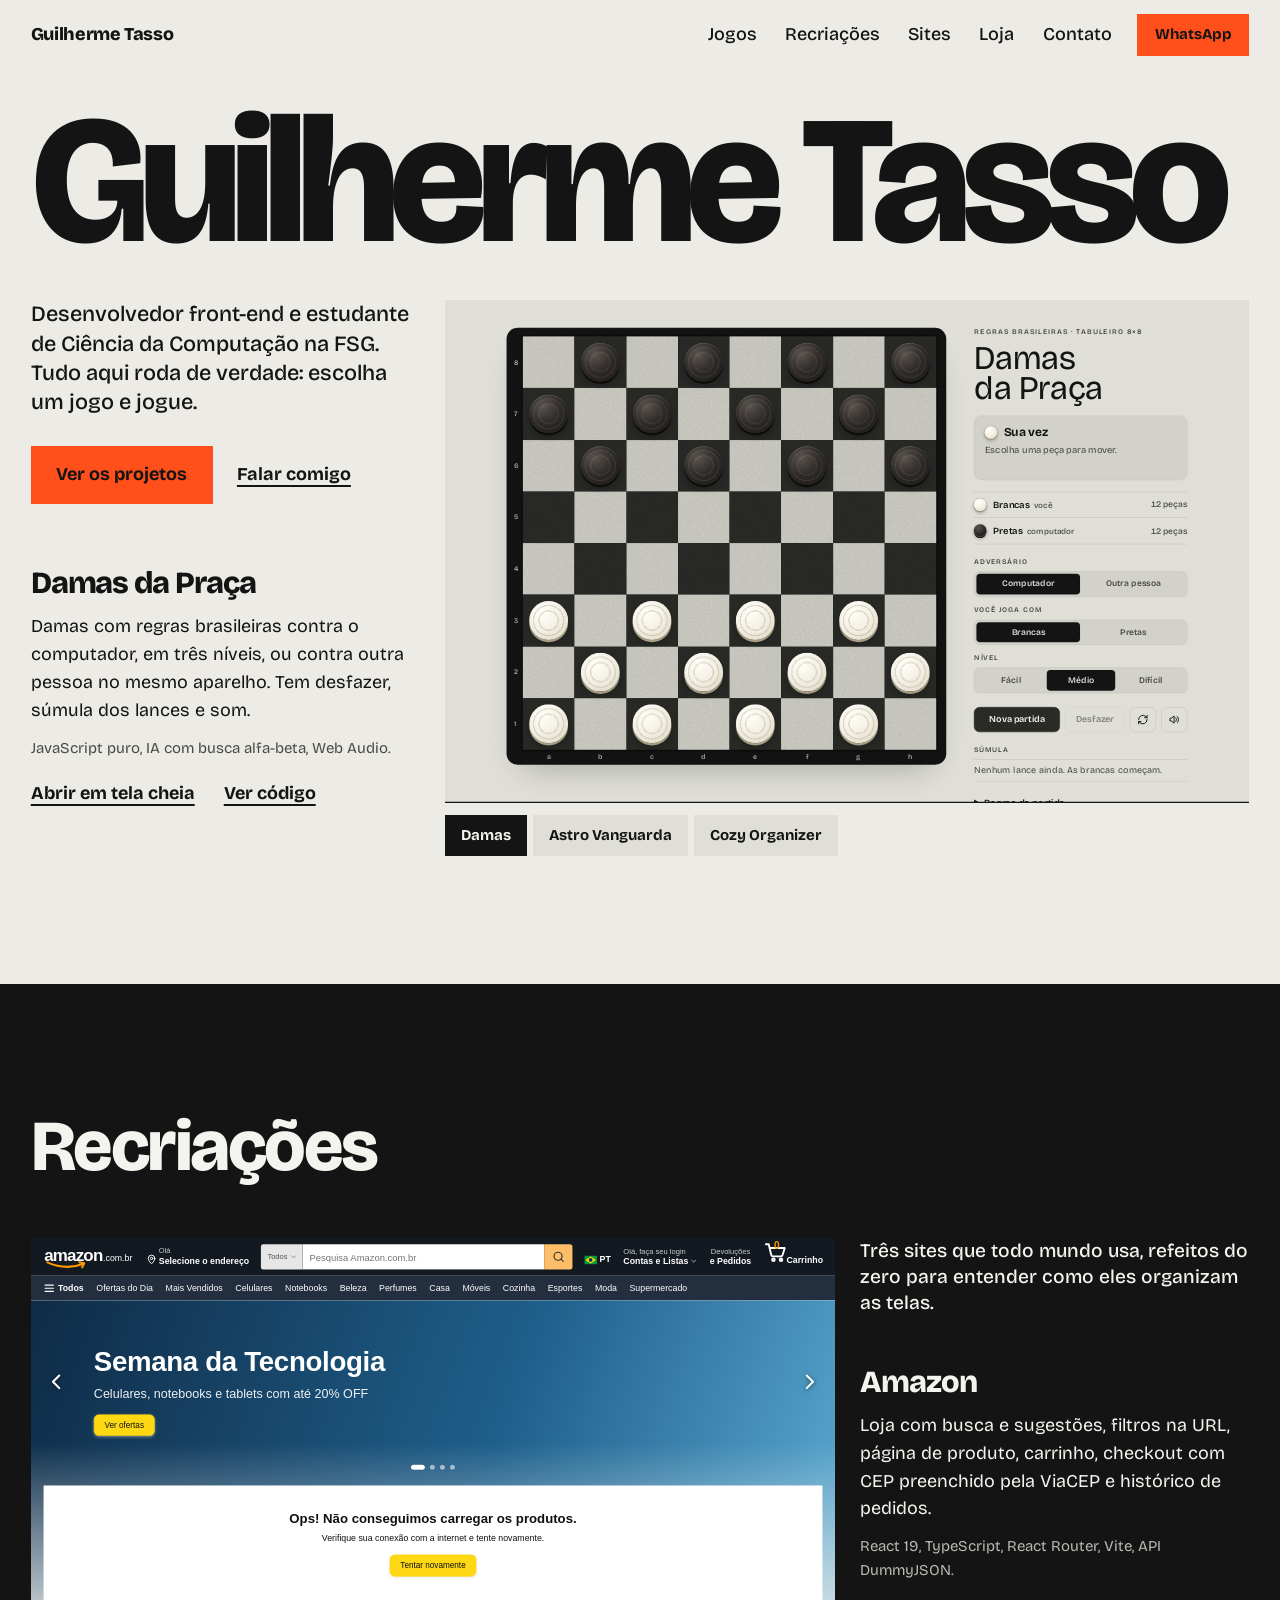
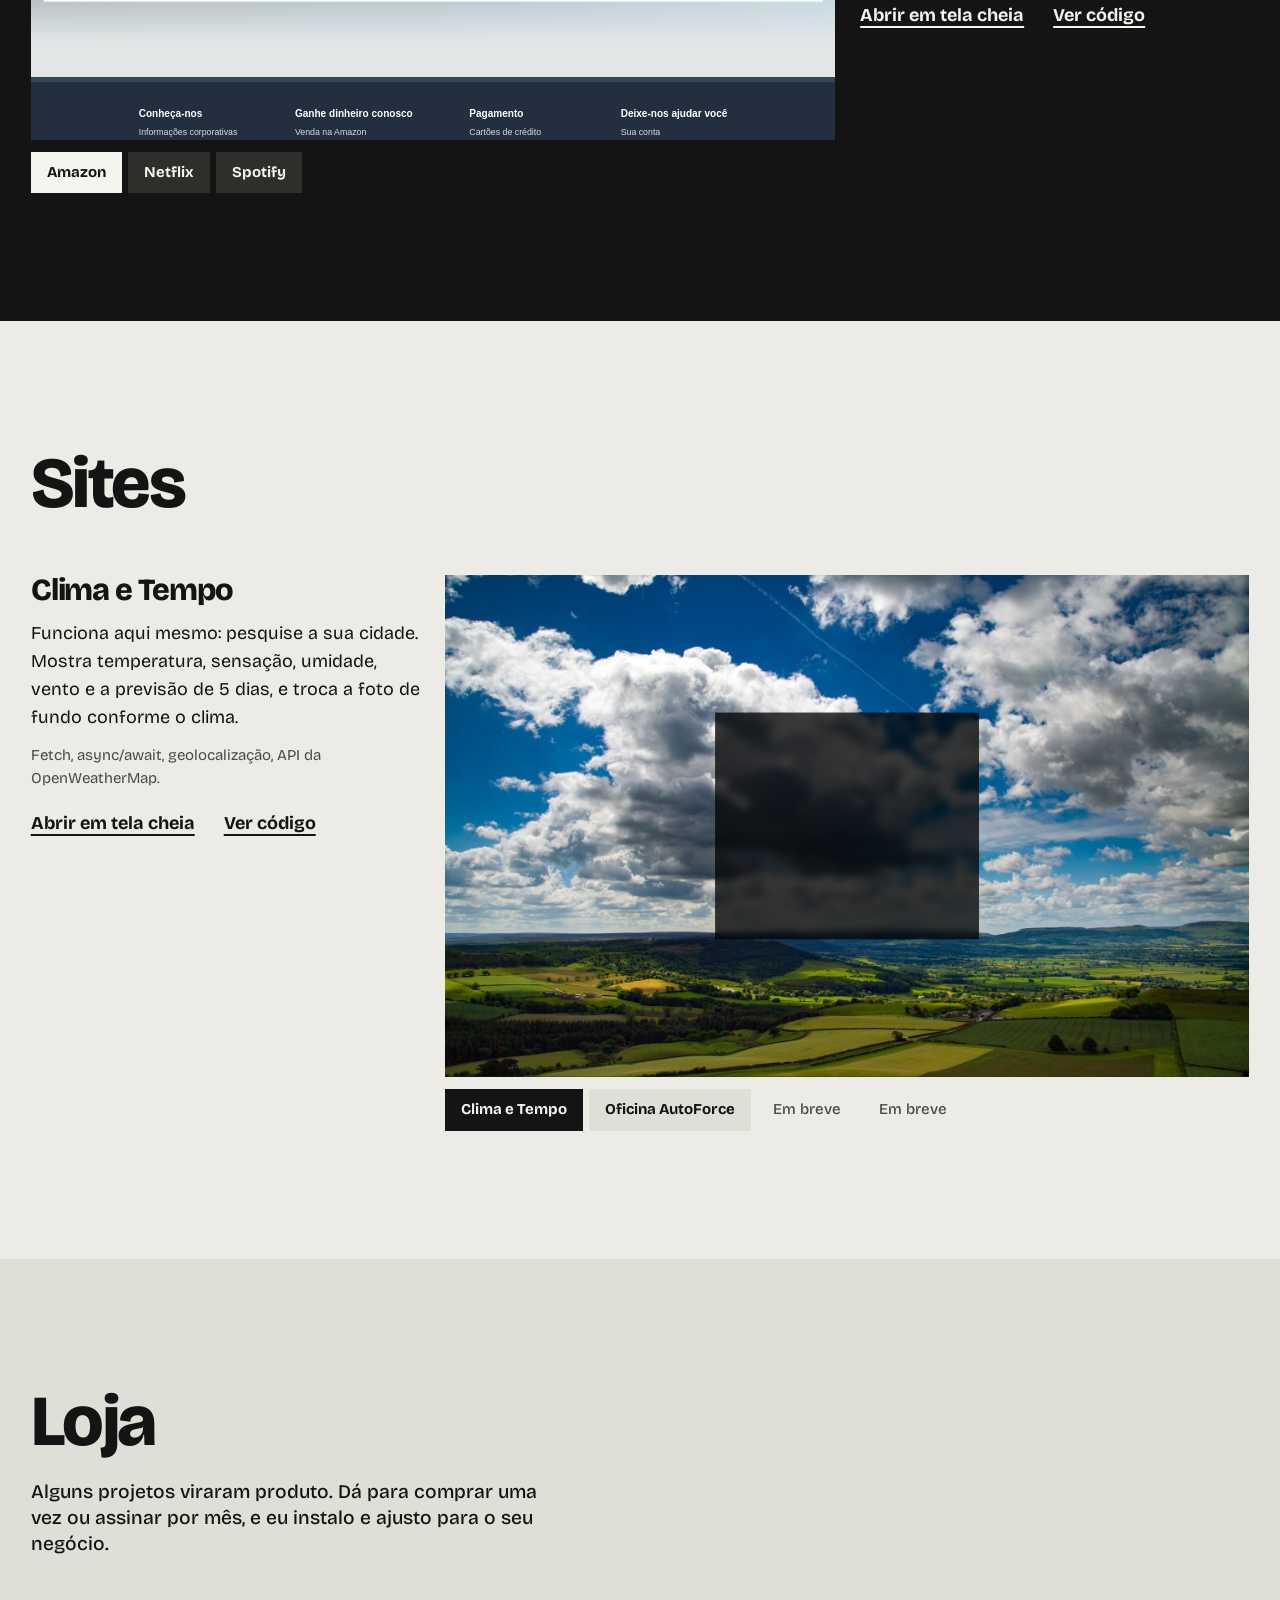
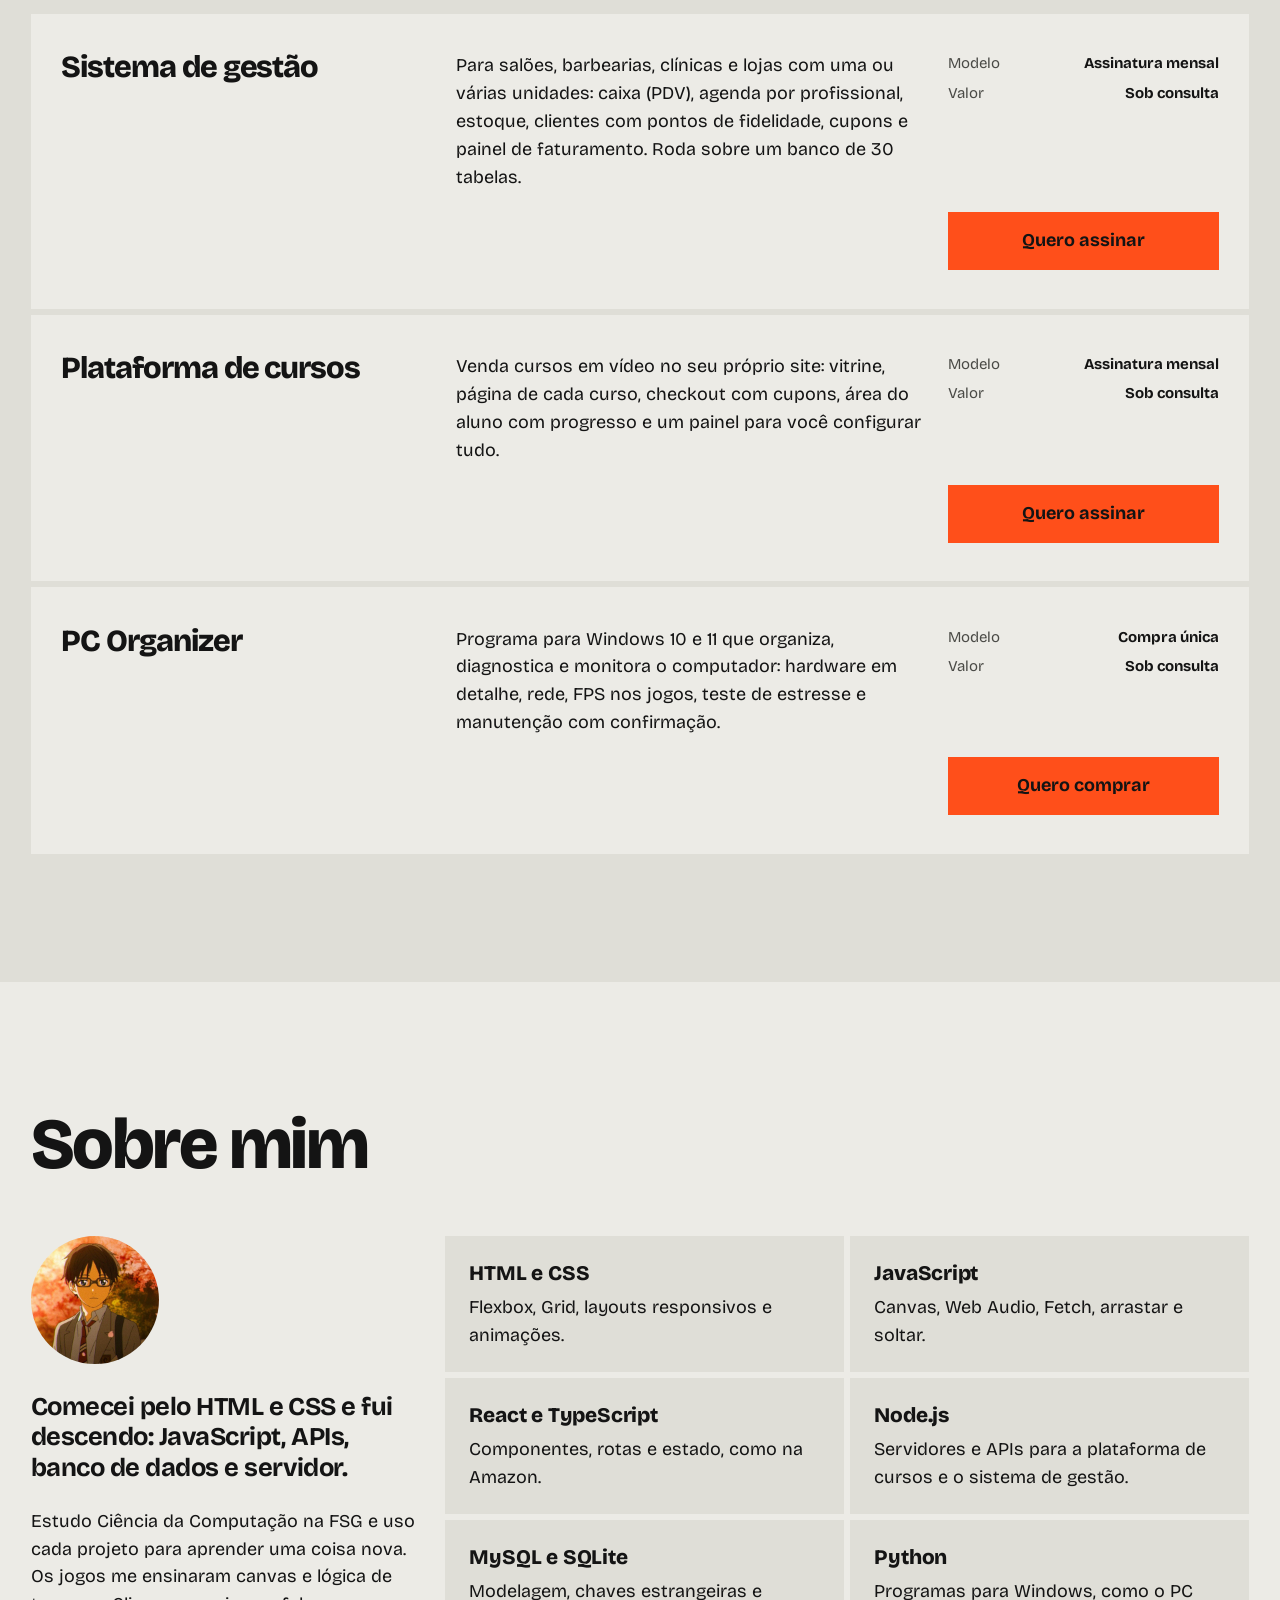
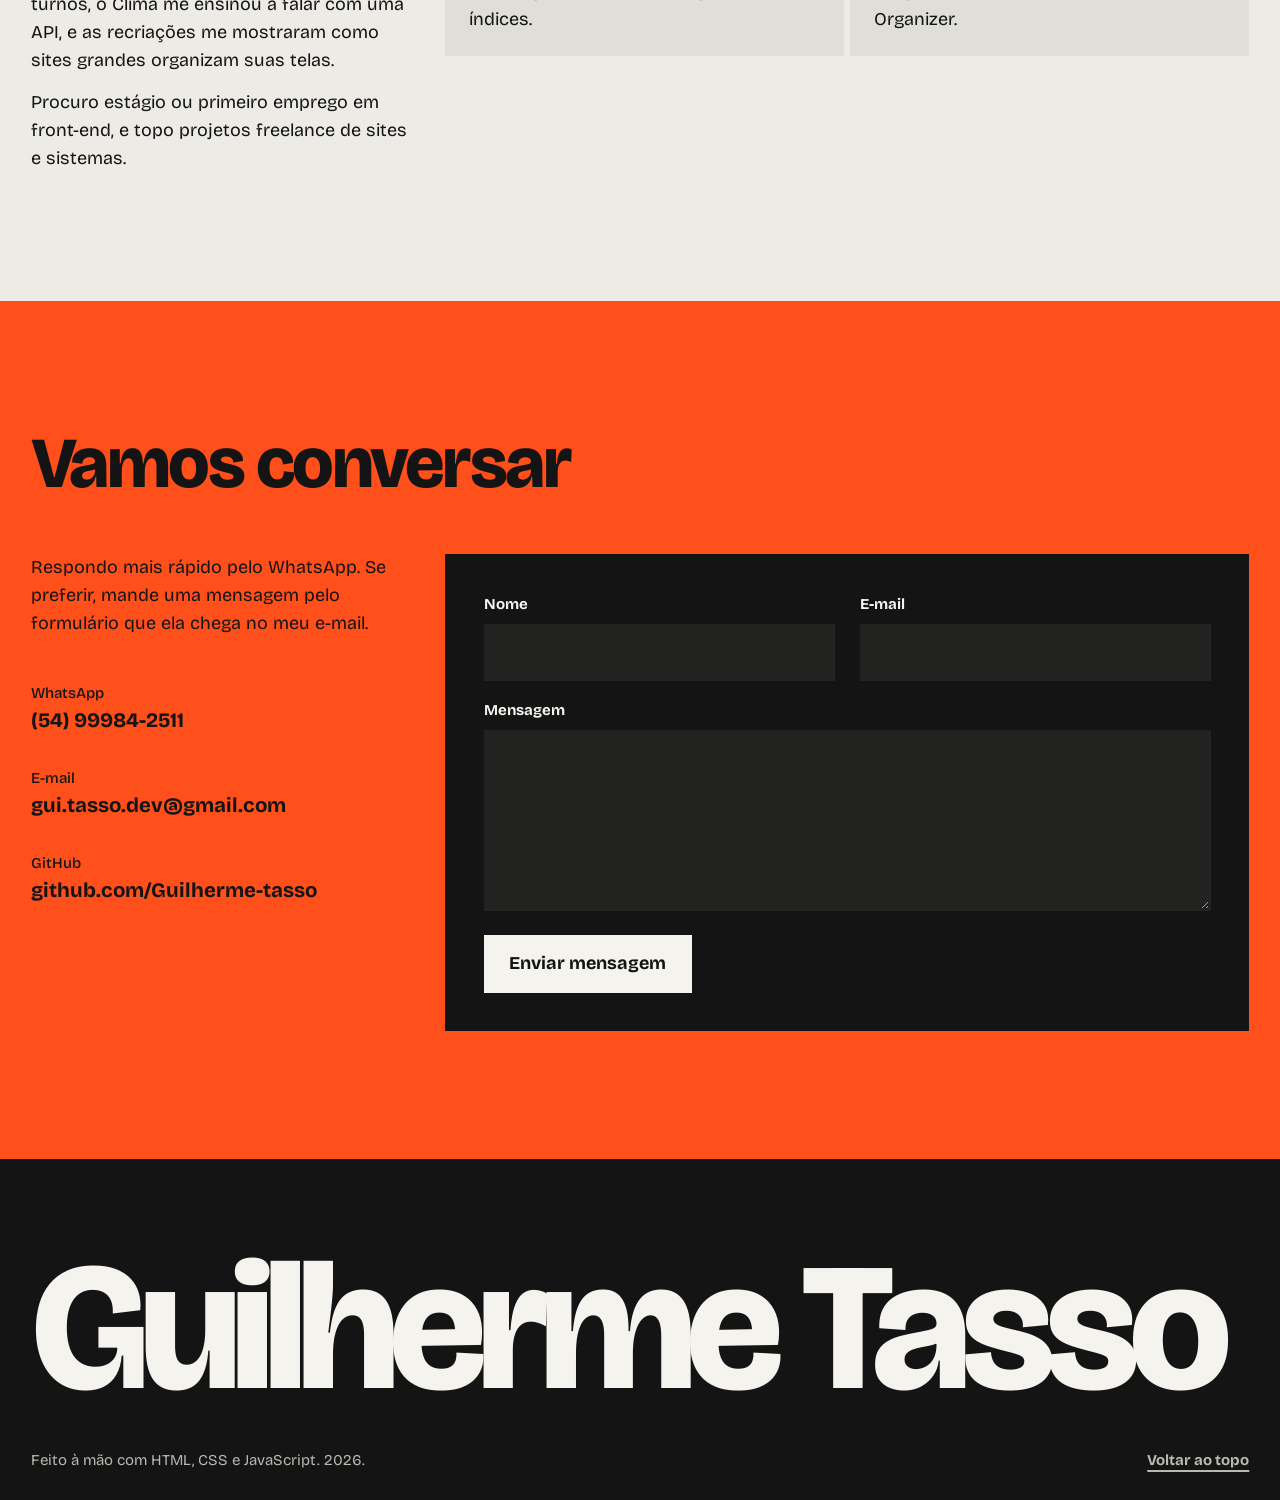
==== commit 978f3cb0: "Nova versão do portfólio com jogos, recriações, sites e loja" ====
--- a/index.html
+++ b/index.html
@@ -1,25 +1,261 @@
-<!doctype html>
-<html lang="pt-BR">
-  <head>
-    <meta charset="UTF-8" />
-    <meta name="viewport" content="width=device-width, initial-scale=1.0" />
-    <meta name="theme-color" content="#131921" />
-    <meta name="description" content="Clone da loja Amazon feito com React e TypeScript — projeto de portfólio." />
-    <link rel="icon" href="./favicon.svg" type="image/svg+xml" />
-    <title>Amazon.com.br | Clone de portfólio</title>
-    <script type="module">var e=Object.create,t=Object.defineProperty,n=Object.getOwnPropertyDescriptor,r=Object.getOwnPropertyNames,i=Object.getPrototypeOf,a=Object.prototype.hasOwnProperty,o=(e,t)=>()=>(t||(e((t={exports:{}}).exports,t,t.exports),e=null),t.exports),s=(e,i,o,s)=>{if(i&&typeof i==`object`||typeof i==`function`)for(var c=r(i),l=0,u=c.length,d;l<u;l++)d=c[l],!a.call(e,d)&&d!==o&&t(e,d,{get:(e=>i[e]).bind(null,d),enumerable:!(s=n(i,d))||s.enumerable});return e},c=(n,r,o)=>(o=n==null?{}:e(i(n)),s(r||!n||!n.__esModule||!a.call(n,`default`)?t(o,`default`,{value:n,enumerable:!0}):o,n));(function(){let e=document.createElement(`link`).relList;if(e&&e.supports&&e.supports(`modulepreload`))return;for(let e of document.querySelectorAll(`link[rel="modulepreload"]`))n(e);new MutationObserver(e=>{for(let t of e)if(t.type===`childList`)for(let e of t.addedNodes)e.tagName===`LINK`&&e.rel===`modulepreload`&&n(e)}).observe(document,{childList:!0,subtree:!0});function t(e){let t={};return e.integrity&&(t.integrity=e.integrity),e.referrerPolicy&&(t.referrerPolicy=e.referrerPolicy),t.credentials=e.crossOrigin===`use-credentials`?`include`:e.crossOrigin===`anonymous`?`omit`:`same-origin`,t}function n(e){if(e.ep)return;e.ep=!0;let n=t(e);fetch(e.href,n)}})();var l=o((e=>{var t=Symbol.for(`react.transitional.element`),n=Symbol.for(`react.portal`),r=Symbol.for(`react.fragment`),i=Symbol.for(`react.strict_mode`),a=Symbol.for(`react.profiler`),o=Symbol.for(`react.consumer`),s=Symbol.for(`react.context`),c=Symbol.for(`react.forward_ref`),l=Symbol.for(`react.suspense`),u=Symbol.for(`react.memo`),d=Symbol.for(`react.lazy`),f=Symbol.for(`react.activity`),p=Symbol.for(`react.view_transition`),m=Symbol.iterator;function h(e){return typeof e!=`object`||!e?null:(e=m&&e[m]||e[`@@iterator`],typeof e==`function`?e:null)}var g={isMounted:function(){return!1},enqueueForceUpdate:function(){},enqueueReplaceState:function(){},enqueueSetState:function(){}},_=Object.assign,v={};function y(e,t,n){this.props=e,this.context=t,this.refs=v,this.updater=n||g}y.prototype.isReactComponent={},y.prototype.setState=function(e,t){if(typeof e!=`object`&&typeof e!=`function`&&e!=null)throw Error(`takes an object of state variables to update or a function which returns an object of state variables.`);this.updater.enqueueSetState(this,e,t,`setState`)},y.prototype.forceUpdate=function(e){this.updater.enqueueForceUpdate(this,e,`forceUpdate`)};function b(){}b.prototype=y.prototype;function x(e,t,n){this.props=e,this.context=t,this.refs=v,this.updater=n||g}var S=x.prototype=new b;S.constructor=x,_(S,y.prototype),S.isPureReactComponent=!0;var C=Array.isArray;function w(){}var T={H:null,A:null,T:null,S:null},ee=Object.prototype.hasOwnProperty;function E(e,n,r){var i=r.ref;return{$$typeof:t,type:e,key:n,ref:i===void 0?null:i,props:r}}function te(e,t){return E(e.type,t,e.props)}function ne(e){return typeof e==`object`&&!!e&&e.$$typeof===t}function D(e){var t={"=":`=0`,":":`=2`};return`$`+e.replace(/[=:]/g,function(e){return t[e]})}var re=/\/+/g;function ie(e,t){return typeof e==`object`&&e&&e.key!=null?D(``+e.key):t.toString(36)}function O(e){switch(e.status){case`fulfilled`:return e.value;case`rejected`:throw e.reason;default:switch(typeof e.status==`string`?e.then(w,w):(e.status=`pending`,e.then(function(t){e.status===`pending`&&(e.status=`fulfilled`,e.value=t)},function(t){e.status===`pending`&&(e.status=`rejected`,e.reason=t)})),e.status){case`fulfilled`:return e.value;case`rejected`:throw e.reason}}throw e}function ae(e,r,i,a,o){var s=typeof e;(s===`undefined`||s===`boolean`)&&(e=null);var c=!1;if(e===null)c=!0;else switch(s){case`bigint`:case`string`:case`number`:c=!0;break;case`object`:switch(e.$$typeof){case t:case n:c=!0;break;case d:return c=e._init,ae(c(e._payload),r,i,a,o)}}if(c)return o=o(e),c=a===``?`.`+ie(e,0):a,C(o)?(i=``,c!=null&&(i=c.replace(re,`$&/`)+`/`),ae(o,r,i,``,function(e){return e})):o!=null&&(ne(o)&&(o=te(o,i+(o.key==null||e&&e.key===o.key?``:(``+o.key).replace(re,`$&/`)+`/`)+c)),r.push(o)),1;c=0;var l=a===``?`.`:a+`:`;if(C(e))for(var u=0;u<e.length;u++)a=e[u],s=l+ie(a,u),c+=ae(a,r,i,s,o);else if(u=h(e),typeof u==`function`)for(e=u.call(e),u=0;!(a=e.next()).done;)a=a.value,s=l+ie(a,u++),c+=ae(a,r,i,s,o);else if(s===`object`){if(typeof e.then==`function`)return ae(O(e),r,i,a,o);throw r=String(e),Error(`Objects are not valid as a React child (found: `+(r===`[object Object]`?`object with keys {`+Object.keys(e).join(`, `)+`}`:r)+`). If you meant to render a collection of children, use an array instead.`)}return c}function oe(e,t,n){if(e==null)return e;var r=[],i=0;return ae(e,r,``,``,function(e){return t.call(n,e,i++)}),r}function se(e){if(e._status===-1){var t=e._result,n=t();n.then(function(t){(e._status===0||e._status===-1)&&(e._status=1,e._result=t,n.status===void 0&&(n.status=`fulfilled`,n.value=t))},function(t){(e._status===0||e._status===-1)&&(e._status=2,e._result=t,n.status===void 0&&(n.status=`rejected`,n.reason=t))}),e._status===-1&&(e._status=0,e._result=n)}if(e._status===1)return e._result.default;throw e._result}var ce=typeof reportError==`function`?reportError:function(e){if(typeof window==`object`&&typeof window.ErrorEvent==`function`){var t=new window.ErrorEvent(`error`,{bubbles:!0,cancelable:!0,message:typeof e==`object`&&e&&typeof e.message==`string`?String(e.message):String(e),error:e});if(!window.dispatchEvent(t))return}else if(typeof process==`object`&&typeof process.emit==`function`){process.emit(`uncaughtException`,e);return}console.error(e)};function le(e){var t=T.T,n={};n.types=t===null?null:t.types,T.T=n;try{var r=e(),i=T.S;i!==null&&i(n,r),typeof r==`object`&&r&&typeof r.then==`function`&&r.then(w,ce)}catch(e){ce(e)}finally{t!==null&&n.types!==null&&(t.types=n.types),T.T=t}}function ue(e){var t=T.T;if(t!==null){var n=t.types;n===null?t.types=[e]:n.indexOf(e)===-1&&n.push(e)}else le(ue.bind(null,e))}var de={map:oe,forEach:function(e,t,n){oe(e,function(){t.apply(this,arguments)},n)},count:function(e){var t=0;return oe(e,function(){t++}),t},toArray:function(e){return oe(e,function(e){return e})||[]},only:function(e){if(!ne(e))throw Error(`React.Children.only expected to receive a single React element child.`);return e}};e.Activity=f,e.Children=de,e.Component=y,e.Fragment=r,e.Profiler=a,e.PureComponent=x,e.StrictMode=i,e.Suspense=l,e.ViewTransition=p,e.__CLIENT_INTERNALS_DO_NOT_USE_OR_WARN_USERS_THEY_CANNOT_UPGRADE=T,e.__COMPILER_RUNTIME={__proto__:null,c:function(e){return T.H.useMemoCache(e)}},e.addTransitionType=ue,e.cache=function(e){return function(){return e.apply(null,arguments)}},e.cacheSignal=function(){return null},e.cloneElement=function(e,t,n){if(e==null)throw Error(`The argument must be a React element, but you passed `+e+`.`);var r=_({},e.props),i=e.key;if(t!=null)for(a in t.key!==void 0&&(i=``+t.key),t)!ee.call(t,a)||a===`key`||a===`__self`||a===`__source`||a===`ref`&&t.ref===void 0||(r[a]=t[a]);var a=arguments.length-2;if(a===1)r.children=n;else if(1<a){for(var o=Array(a),s=0;s<a;s++)o[s]=arguments[s+2];r.children=o}return E(e.type,i,r)},e.createContext=function(e){return e={$$typeof:s,_currentValue:e,_currentValue2:e,_threadCount:0,Provider:null,Consumer:null},e.Provider=e,e.Consumer={$$typeof:o,_context:e},e},e.createElement=function(e,t,n){var r,i={},a=null;if(t!=null)for(r in t.key!==void 0&&(a=``+t.key),t)ee.call(t,r)&&r!==`key`&&r!==`__self`&&r!==`__source`&&(i[r]=t[r]);var o=arguments.length-2;if(o===1)i.children=n;else if(1<o){for(var s=Array(o),c=0;c<o;c++)s[c]=arguments[c+2];i.children=s}if(e&&e.defaultProps)for(r in o=e.defaultProps,o)i[r]===void 0&&(i[r]=o[r]);return E(e,a,i)},e.createRef=function(){return{current:null}},e.forwardRef=function(e){return{$$typeof:c,render:e}},e.isValidElement=ne,e.lazy=function(e){return{$$typeof:d,_payload:{_status:-1,_result:e},_init:se}},e.memo=function(e,t){return{$$typeof:u,type:e,compare:t===void 0?null:t}},e.startTransition=le,e.unstable_useCacheRefresh=function(){return T.H.useCacheRefresh()},e.use=function(e){return T.H.use(e)},e.useActionState=function(e,t,n){return T.H.useActionState(e,t,n)},e.useCallback=function(e,t){return T.H.useCallback(e,t)},e.useContext=function(e){return T.H.useContext(e)},e.useDebugValue=function(){},e.useDeferredValue=function(e,t){return T.H.useDeferredValue(e,t)},e.useEffect=function(e,t){return T.H.useEffect(e,t)},e.useEffectEvent=function(e){return T.H.useEffectEvent(e)},e.useId=function(){return T.H.useId()},e.useImperativeHandle=function(e,t,n){return T.H.useImperativeHandle(e,t,n)},e.useInsertionEffect=function(e,t){return T.H.useInsertionEffect(e,t)},e.useLayoutEffect=function(e,t){return T.H.useLayoutEffect(e,t)},e.useMemo=function(e,t){return T.H.useMemo(e,t)},e.useOptimistic=function(e,t){return T.H.useOptimistic(e,t)},e.useReducer=function(e,t,n){return T.H.useReducer(e,t,n)},e.useRef=function(e){return T.H.useRef(e)},e.useState=function(e){return T.H.useState(e)},e.useSyncExternalStore=function(e,t,n){return T.H.useSyncExternalStore(e,t,n)},e.useTransition=function(){return T.H.useTransition()},e.version=`19.3.1`})),u=o(((e,t)=>{t.exports=l()})),d=o((e=>{function t(e,t){var n=e.length;e.push(t);a:for(;0<n;){var r=n-1>>>1,a=e[r];if(0<i(a,t))e[r]=t,e[n]=a,n=r;else break a}}function n(e){return e.length===0?null:e[0]}function r(e){if(e.length===0)return null;var t=e[0],n=e.pop();if(n!==t){e[0]=n;a:for(var r=0,a=e.length,o=a>>>1;r<o;){var s=2*(r+1)-1,c=e[s],l=s+1,u=e[l];if(0>i(c,n))l<a&&0>i(u,c)?(e[r]=u,e[l]=n,r=l):(e[r]=c,e[s]=n,r=s);else if(l<a&&0>i(u,n))e[r]=u,e[l]=n,r=l;else break a}}return t}function i(e,t){var n=e.sortIndex-t.sortIndex;return n===0?e.id-t.id:n}if(e.unstable_now=void 0,typeof performance==`object`&&typeof performance.now==`function`){var a=performance;e.unstable_now=function(){return a.now()}}else{var o=Date,s=o.now();e.unstable_now=function(){return o.now()-s}}var c=[],l=[],u=1,d=null,f=3,p=!1,m=!1,h=!1,g=!1,_=typeof setTimeout==`function`?setTimeout:null,v=typeof clearTimeout==`function`?clearTimeout:null,y=typeof setImmediate<`u`?setImmediate:null;function b(e){for(var i=n(l);i!==null;){if(i.callback===null)r(l);else if(i.startTime<=e)r(l),i.sortIndex=i.expirationTime,t(c,i);else break;i=n(l)}}function x(e){if(h=!1,b(e),!m){if(n(c)!==null)m=!0,S||(S=!0,te());else{var t=n(l);t!==null&&re(x,t.startTime-e)}}}var S=!1,C=-1,w=5,T=-1;function ee(){return g?!0:!(e.unstable_now()-T<w)}function E(){if(g=!1,S){var t=e.unstable_now();T=t;var i=!0;try{a:{m=!1,h&&(h=!1,v(C),C=-1),p=!0;var a=f;try{b:{for(b(t),d=n(c);d!==null&&!(d.expirationTime>t&&ee());){var o=d.callback;if(typeof o==`function`){d.callback=null,f=d.priorityLevel;var s=o(d.expirationTime<=t);if(t=e.unstable_now(),typeof s==`function`){d.callback=s,b(t),i=!0;break b}d===n(c)&&r(c),b(t)}else r(c);d=n(c)}if(d!==null)i=!0;else{var u=n(l);u!==null&&re(x,u.startTime-t),i=!1}}break a}finally{d=null,f=a,p=!1}i=void 0}}finally{i?te():S=!1}}}var te;if(typeof y==`function`)te=function(){y(E)};else if(typeof MessageChannel<`u`){var ne=new MessageChannel,D=ne.port2;ne.port1.onmessage=E,te=function(){D.postMessage(null)}}else te=function(){_(E,0)};function re(t,n){C=_(function(){t(e.unstable_now())},n)}e.unstable_IdlePriority=5,e.unstable_ImmediatePriority=1,e.unstable_LowPriority=4,e.unstable_NormalPriority=3,e.unstable_Profiling=null,e.unstable_UserBlockingPriority=2,e.unstable_cancelCallback=function(e){e.callback=null},e.unstable_forceFrameRate=function(e){0>e||125<e?console.error(`forceFrameRate takes a positive int between 0 and 125, forcing frame rates higher than 125 fps is not supported`):w=0<e?Math.floor(1e3/e):5},e.unstable_getCurrentPriorityLevel=function(){return f},e.unstable_next=function(e){switch(f){case 1:case 2:case 3:var t=3;break;default:t=f}var n=f;f=t;try{return e()}finally{f=n}},e.unstable_requestPaint=function(){g=!0},e.unstable_runWithPriority=function(e,t){switch(e){case 1:case 2:case 3:case 4:case 5:break;default:e=3}var n=f;f=e;try{return t()}finally{f=n}},e.unstable_scheduleCallback=function(r,i,a){var o=e.unstable_now();switch(typeof a==`object`&&a?(a=a.delay,a=typeof a==`number`&&0<a?o+a:o):a=o,r){case 1:var s=-1;break;case 2:s=250;break;case 5:s=1073741823;break;case 4:s=1e4;break;default:s=5e3}return s=a+s,r={id:u++,callback:i,priorityLevel:r,startTime:a,expirationTime:s,sortIndex:-1},a>o?(r.sortIndex=a,t(l,r),n(c)===null&&r===n(l)&&(h?(v(C),C=-1):h=!0,re(x,a-o))):(r.sortIndex=s,t(c,r),m||p||(m=!0,S||(S=!0,te()))),r},e.unstable_shouldYield=ee,e.unstable_wrapCallback=function(e){var t=f;return function(){var n=f;f=t;try{return e.apply(this,arguments)}finally{f=n}}}})),f=o(((e,t)=>{t.exports=d()})),p=o((e=>{var t=u();function n(e){var t=`https://react.dev/errors/`+e;if(1<arguments.length){t+=`?args[]=`+encodeURIComponent(arguments[1]);for(var n=2;n<arguments.length;n++)t+=`&args[]=`+encodeURIComponent(arguments[n])}return`Minified React error #`+e+`; visit `+t+` for the full message or use the non-minified dev environment for full errors and additional helpful warnings.`}function r(){}var i={d:{f:r,r:function(){throw Error(n(522))},D:r,C:r,L:r,m:r,X:r,S:r,M:r},p:0,findDOMNode:null},a=Symbol.for(`react.portal`),o=Symbol.for(`react.recoverable`),s=Symbol.for(`react.optimistic_key`);function c(e,t,n){var r=3<arguments.length&&arguments[3]!==void 0?arguments[3]:null;return{$$typeof:a,key:r==null?null:r===s?s:``+r,children:e,containerInfo:t,implementation:n}}var l=t.__CLIENT_INTERNALS_DO_NOT_USE_OR_WARN_USERS_THEY_CANNOT_UPGRADE;function d(e,t){if(e===`font`)return``;if(typeof t==`string`)return t===`use-credentials`?t:``}e.__DOM_INTERNALS_DO_NOT_USE_OR_WARN_USERS_THEY_CANNOT_UPGRADE=i,e.browser=function(e){return{$$typeof:o,_reason:e}},e.createPortal=function(e,t){var r=2<arguments.length&&arguments[2]!==void 0?arguments[2]:null;if(!t||t.nodeType!==1&&t.nodeType!==9&&t.nodeType!==11)throw Error(n(299));return c(e,t,null,r)},e.flushSync=function(e){var t=l.T,n=i.p;try{if(l.T=null,i.p=2,e)return e()}finally{l.T=t,i.p=n,i.d.f()}},e.preconnect=function(e,t){typeof e==`string`&&(t?(t=t.crossOrigin,t=typeof t==`string`?t===`use-credentials`?t:``:void 0):t=null,i.d.C(e,t))},e.prefetchDNS=function(e){typeof e==`string`&&i.d.D(e)},e.preinit=function(e,t){if(typeof e==`string`&&t&&typeof t.as==`string`){var n=t.as,r=d(n,t.crossOrigin),a=typeof t.integrity==`string`?t.integrity:void 0,o=typeof t.fetchPriority==`string`?t.fetchPriority:void 0;n===`style`?i.d.S(e,typeof t.precedence==`string`?t.precedence:void 0,{crossOrigin:r,integrity:a,fetchPriority:o}):n===`script`&&i.d.X(e,{crossOrigin:r,integrity:a,fetchPriority:o,nonce:typeof t.nonce==`string`?t.nonce:void 0})}},e.preinitModule=function(e,t){if(typeof e==`string`){if(typeof t==`object`&&t){if(t.as==null||t.as===`script`){var n=d(t.as,t.crossOrigin);i.d.M(e,{crossOrigin:n,integrity:typeof t.integrity==`string`?t.integrity:void 0,nonce:typeof t.nonce==`string`?t.nonce:void 0,fetchPriority:typeof t.fetchPriority==`string`?t.fetchPriority:void 0})}}else t??i.d.M(e)}},e.preload=function(e,t){if(typeof e==`string`&&typeof t==`object`&&t&&typeof t.as==`string`){var n=t.as,r=d(n,t.crossOrigin);i.d.L(e,n,{crossOrigin:r,integrity:typeof t.integrity==`string`?t.integrity:void 0,nonce:typeof t.nonce==`string`?t.nonce:void 0,type:typeof t.type==`string`?t.type:void 0,fetchPriority:typeof t.fetchPriority==`string`?t.fetchPriority:void 0,referrerPolicy:typeof t.referrerPolicy==`string`?t.referrerPolicy:void 0,imageSrcSet:typeof t.imageSrcSet==`string`?t.imageSrcSet:void 0,imageSizes:typeof t.imageSizes==`string`?t.imageSizes:void 0,media:typeof t.media==`string`?t.media:void 0})}},e.preloadModule=function(e,t){if(typeof e==`string`){if(t){var n=d(t.as,t.crossOrigin);i.d.m(e,{as:typeof t.as==`string`&&t.as!==`script`?t.as:void 0,crossOrigin:n,integrity:typeof t.integrity==`string`?t.integrity:void 0,nonce:typeof t.nonce==`string`?t.nonce:void 0,fetchPriority:typeof t.fetchPriority==`string`?t.fetchPriority:void 0})}else i.d.m(e)}},e.requestFormReset=function(e){i.d.r(e)},e.unstable_batchedUpdates=function(e,t){return e(t)},e.useFormState=function(e,t,n){return l.H.useFormState(e,t,n)},e.useFormStatus=function(){return l.H.useHostTransitionStatus()},e.version=`19.3.1`})),m=o(((e,t)=>{function n(){if(typeof __REACT_DEVTOOLS_GLOBAL_HOOK__<`u`&&typeof __REACT_DEVTOOLS_GLOBAL_HOOK__.checkDCE==`function`)try{__REACT_DEVTOOLS_GLOBAL_HOOK__.checkDCE(n)}catch(e){console.error(e)}}n(),t.exports=p()})),h=o((e=>{var t=f(),n=u(),r=m();function i(e){var t=`https://react.dev/errors/`+e;if(1<arguments.length){t+=`?args[]=`+encodeURIComponent(arguments[1]);for(var n=2;n<arguments.length;n++)t+=`&args[]=`+encodeURIComponent(arguments[n])}return`Minified React error #`+e+`; visit `+t+` for the full message or use the non-minified dev environment for full errors and additional helpful warnings.`}function a(e){return!(!e||e.nodeType!==1&&e.nodeType!==9&&e.nodeType!==11)}function o(e){for(var t=e,n=t;n&&!n.alternate;)t=n,t.flags&4098&&(e=t.return),n=t.return;for(;t.return;)t=t.return;return t.tag===3?e:null}function s(e){if(e.tag===13){var t=e.memoizedState;if(t===null&&(e=e.alternate,e!==null&&(t=e.memoizedState)),t!==null)return t.dehydrated}return null}function c(e){if(e.tag===31){var t=e.memoizedState;if(t===null&&(e=e.alternate,e!==null&&(t=e.memoizedState)),t!==null)return t.dehydrated}return null}function l(e){if(o(e)!==e)throw Error(i(188))}function d(e){var t=e.alternate;if(!t){if(t=o(e),t===null)throw Error(i(188));return t===e?e:null}for(var n=e,r=t;;){var a=n.return;if(a===null)break;var s=a.alternate;if(s===null){if(r=a.return,r!==null){n=r;continue}break}if(a.child===s.child){for(s=a.child;s;){if(s===n)return l(a),e;if(s===r)return l(a),t;s=s.sibling}throw Error(i(188))}if(n.return!==r.return)n=a,r=s;else{for(var c=!1,u=a.child;u;){if(u===n){c=!0,n=a,r=s;break}if(u===r){c=!0,r=a,n=s;break}u=u.sibling}if(!c){for(u=s.child;u;){if(u===n){c=!0,n=s,r=a;break}if(u===r){c=!0,r=s,n=a;break}u=u.sibling}if(!c)throw Error(i(189))}}if(n.alternate!==r)throw Error(i(190))}if(n.tag!==3)throw Error(i(188));return n.stateNode.current===n?e:t}function p(e){var t=e.tag;if(t===5||t===26||t===27||t===6)return e;for(e=e.child;e!==null;){if(t=p(e),t!==null)return t;e=e.sibling}return null}function h(e,t,n,r,i,a){for(;e!==null;){if((e.tag===5||e.tag===27||e.tag===6)&&n(e,r,i,a)||(e.tag!==22||e.memoizedState===null)&&(t||e.tag!==5&&e.tag!==27)&&h(e.child,t,n,r,i,a))return!0;e=e.sibling}return!1}function g(e){for(e=e.return;e!==null;){if(e.tag===3||e.tag===5||e.tag===27)return e;e=e.return}return null}function _(e){var t=!1;for(e=e.return;e!==null&&(e.tag===4&&(t=!0),e.tag!==3&&e.tag!==5&&e.tag!==27);)e=e.return;return t}function v(e){var t=[null,null],n=g(e);return n===null||y(t,e,n.child,{foundSelf:!1}),t}function y(e,t,n,r){for(;n!==null;){if(n===t)r.foundSelf=!0;else if(n.tag===5||n.tag===27||n.tag===6){if(r.foundSelf)return e[1]=n,!0;e[0]=n}else if((n.tag!==22||n.memoizedState===null)&&y(e,t,n.child,r))return!0;n=n.sibling}return!1}function b(e){switch(e.tag){case 5:case 27:case 6:return e.stateNode;case 3:return e.stateNode.containerInfo;default:throw Error(i(559))}}var x=null,S=null;function C(e,t,n){return e===n||e===t&&(x=e,!0)}function w(e,t,n){return e===n?(S=e,!1):e===t&&(S!==null&&(x=e),!0)}function T(e){if(e===null)return null;do e=e===null?null:e.return;while(e&&e.tag!==5&&e.tag!==27&&e.tag!==3);return e||null}function ee(e,t,n){for(var r=0,i=e;i;i=n(i))r++;i=0;for(var a=t;a;a=n(a))i++;for(;0<r-i;)e=n(e),r--;for(;0<i-r;)t=n(t),i--;for(;r--;){if(e===t||t!==null&&e===t.alternate)return e;e=n(e),t=n(t)}return null}var E=Object.assign,te=Symbol.for(`react.element`),ne=Symbol.for(`react.transitional.element`),D=Symbol.for(`react.portal`),re=Symbol.for(`react.fragment`),ie=Symbol.for(`react.strict_mode`),O=Symbol.for(`react.profiler`),ae=Symbol.for(`react.consumer`),oe=Symbol.for(`react.context`),se=Symbol.for(`react.forward_ref`),ce=Symbol.for(`react.suspense`),le=Symbol.for(`react.suspense_list`),ue=Symbol.for(`react.memo`),de=Symbol.for(`react.lazy`),fe=Symbol.for(`react.activity`),pe=Symbol.for(`react.legacy_hidden`),me=Symbol.for(`react.memo_cache_sentinel`),he=Symbol.for(`react.view_transition`),ge=Symbol.for(`react.recoverable`),_e=Symbol.iterator;function ve(e){return typeof e!=`object`||!e?null:(e=_e&&e[_e]||e[`@@iterator`],typeof e==`function`?e:null)}var ye=Symbol.for(`react.client.reference`);function be(e){if(e==null)return null;if(typeof e==`function`)return e.$$typeof===ye?null:e.displayName||e.name||null;if(typeof e==`string`)return e;switch(e){case re:return`Fragment`;case O:return`Profiler`;case ie:return`StrictMode`;case ce:return`Suspense`;case le:return`SuspenseList`;case fe:return`Activity`;case he:return`ViewTransition`}if(typeof e==`object`)switch(e.$$typeof){case D:return`Portal`;case oe:return e.displayName||`Context`;case ae:return(e._context.displayName||`Context`)+`.Consumer`;case se:var t=e.render;return e=e.displayName,e||=(e=t.displayName||t.name||``,e===``?`ForwardRef`:`ForwardRef(`+e+`)`),e;case ue:return t=e.displayName||null,t===null?be(e.type)||`Memo`:t;case de:t=e._payload,e=e._init;try{return be(e(t))}catch{}}return null}var xe=Array.isArray,k=n.__CLIENT_INTERNALS_DO_NOT_USE_OR_WARN_USERS_THEY_CANNOT_UPGRADE,A=r.__DOM_INTERNALS_DO_NOT_USE_OR_WARN_USERS_THEY_CANNOT_UPGRADE,Se={pending:!1,data:null,method:null,action:null},Ce=[],we=-1;function Te(e){return{current:e}}function Ee(e){0>we||(e.current=Ce[we],Ce[we]=null,we--)}function j(e,t){we++,Ce[we]=e.current,e.current=t}var De=Te(null),Oe=Te(null),ke=Te(null),Ae=Te(null);function je(e,t){switch(j(ke,t),j(Oe,e),j(De,null),t.nodeType){case 9:case 11:e=(e=t.documentElement)&&(e=e.namespaceURI)?up(e):0;break;default:if(e=t.tagName,t=t.namespaceURI)t=up(t),e=dp(t,e);else switch(e){case`svg`:e=1;break;case`math`:e=2;break;default:e=0}}Ee(De),j(De,e)}function Me(){Ee(De),Ee(Oe),Ee(ke)}function Ne(e){var t=e.memoizedState;t!==null&&(sh._currentValue=t.memoizedState,j(Ae,e)),t=De.current;var n=dp(t,e.type);t!==n&&(j(Oe,e),j(De,n))}function Pe(e){Oe.current===e&&(Ee(De),Ee(Oe)),Ae.current===e&&(Ee(Ae),sh._currentValue=Se)}var Fe,Ie;function Le(e){if(Fe===void 0)try{throw Error()}catch(e){var t=e.stack.trim().match(/\n( *(at )?)/);Fe=t&&t[1]||``,Ie=-1<e.stack.indexOf(`
-    at`)?` (<anonymous>)`:-1<e.stack.indexOf(`@`)?`@unknown:0:0`:``}return`
-`+Fe+e+Ie}var Re=!1;function ze(e,t){if(!e||Re)return``;Re=!0;var n=Error.prepareStackTrace;Error.prepareStackTrace=void 0;try{var r={DetermineComponentFrameRoot:function(){try{if(t){var n=function(){throw Error()};if(Object.defineProperty(n.prototype,"props",{set:function(){throw Error()}}),typeof Reflect==`object`&&Reflect.construct){try{Reflect.construct(n,[])}catch(e){var r=e}Reflect.construct(e,[],n)}else{try{n.call()}catch(e){r=e}n=!1;try{var i=Object.getOwnPropertyDescriptor(e.prototype,`props`);Object.defineProperty(e.prototype,"props",{configurable:!0,set:function(){throw Error()}}),n=!0,new e}finally{n&&(i===void 0?delete e.prototype.props:Object.defineProperty(e.prototype,"props",i))}}}else{try{throw Error()}catch(e){r=e}(n=e())&&typeof n.catch==`function`&&n.catch(function(){})}}catch(e){if(e&&r&&typeof e.stack==`string`)return[e.stack,r.stack]}return[null,null]}};r.DetermineComponentFrameRoot.displayName=`DetermineComponentFrameRoot`;var i=Object.getOwnPropertyDescriptor(r.DetermineComponentFrameRoot,`name`);i&&i.configurable&&Object.defineProperty(r.DetermineComponentFrameRoot,"name",{value:`DetermineComponentFrameRoot`});var a=r.DetermineComponentFrameRoot(),o=a[0],s=a[1];if(o&&s){var c=o.split(`
-`),l=s.split(`
-`);for(i=r=0;r<c.length&&!c[r].includes(`DetermineComponentFrameRoot`);)r++;for(;i<l.length&&!l[i].includes(`DetermineComponentFrameRoot`);)i++;if(r===c.length||i===l.length)for(r=c.length-1,i=l.length-1;1<=r&&0<=i&&c[r]!==l[i];)i--;for(;1<=r&&0<=i;r--,i--)if(c[r]!==l[i]){if(r!==1||i!==1)do if(r--,i--,0>i||c[r]!==l[i]){var u=`
-`+c[r].replace(` at new `,` at `);return e.displayName&&u.includes(`<anonymous>`)&&(u=u.replace(`<anonymous>`,e.displayName)),u}while(1<=r&&0<=i);break}}}finally{Re=!1,Error.prepareStackTrace=n}return(n=e?e.displayName||e.name:``)?Le(n):``}function Be(e,t){switch(e.tag){case 26:case 27:case 5:return Le(e.type);case 16:return Le(`Lazy`);case 13:return e.child!==t&&t!==null?Le(`Suspense Fallback`):Le(`Suspense`);case 19:return Le(`SuspenseList`);case 0:case 15:return ze(e.type,!1);case 11:return ze(e.type.render,!1);case 1:return ze(e.type,!0);case 31:return Le(`Activity`);case 30:return Le(`ViewTransition`);default:return``}}function Ve(e){try{var t=``,n=null;do t+=Be(e,n),n=e,e=e.return;while(e);return t}catch(e){return`
-Error generating stack: `+e.message+`
-`+e.stack}}var He=Object.prototype.hasOwnProperty,Ue=t.unstable_scheduleCallback,We=t.unstable_cancelCallback,Ge=t.unstable_shouldYield,Ke=t.unstable_requestPaint,qe=t.unstable_now,Je=t.unstable_getCurrentPriorityLevel,Ye=t.unstable_ImmediatePriority,Xe=t.unstable_UserBlockingPriority,Ze=t.unstable_NormalPriority,Qe=t.unstable_LowPriority,$e=t.unstable_IdlePriority,et=t.log,tt=t.unstable_setDisableYieldValue,nt=null,rt=null;function it(e){if(typeof et==`function`&&tt(e),rt&&typeof rt.setStrictMode==`function`)try{rt.setStrictMode(nt,e)}catch{}}var at=Math.clz32?Math.clz32:ct,ot=Math.log,st=Math.LN2;function ct(e){return e>>>=0,e===0?32:31-(ot(e)/st|0)|0}var lt=256,ut=262144,dt=4194304;function ft(e){var t=e&42;if(t!==0)return t;switch(e&-e){case 1:return 1;case 2:return 2;case 4:return 4;case 8:return 8;case 16:return 16;case 32:return 32;case 64:return 64;case 128:return 128;case 256:case 512:case 1024:case 2048:case 4096:case 8192:case 16384:case 32768:case 65536:case 131072:return e&-e;case 262144:case 524288:case 1048576:case 2097152:return e&3932160;case 4194304:case 8388608:case 16777216:case 33554432:return e&62914560;case 67108864:return 67108864;case 134217728:return 134217728;case 268435456:return 268435456;case 536870912:return 536870912;case 1073741824:return 0;default:return e}}function pt(e,t,n){var r=e.pendingLanes;if(r===0)return 0;var i=0,a=e.suspendedLanes,o=e.pingedLanes;e=e.warmLanes;var s=r&134217727;return s===0?(s=r&~a,s===0?o===0?n||(n=r&~e,n!==0&&(i=ft(n))):i=ft(o):i=ft(s)):(r=s&~a,r===0?(o&=s,o===0?n||(n=s&~e,n!==0&&(i=ft(n))):i=ft(o)):i=ft(r)),i===0?0:t!==0&&t!==i&&(t&a)===0&&(a=i&-i,n=t&-t,a>=n||a===32&&n&4194048)?t:i}function mt(e,t){return(e.pendingLanes&~(e.suspendedLanes&~e.pingedLanes)&t)===0}function ht(e,t){t&8&&(t|=t&32);var n=e.entangledLanes;if(n!==0)for(e=e.entanglements,n&=t;0<n;){var r=31-at(n),i=1<<r;t|=e[r],n&=~i}return t}function gt(e,t){switch(e){case 1:case 2:case 4:case 8:case 64:return t+250;case 16:case 32:case 128:case 256:case 512:case 1024:case 2048:case 4096:case 8192:case 16384:case 32768:case 65536:case 131072:case 262144:case 524288:case 1048576:case 2097152:return t+5e3;case 4194304:case 8388608:case 16777216:case 33554432:return-1;case 67108864:case 134217728:case 268435456:case 536870912:case 1073741824:return-1;default:return-1}}function _t(){var e=dt;return dt<<=1,!(dt&62914560)&&(dt=4194304),e}function vt(e){for(var t=[],n=0;31>n;n++)t.push(e);return t}function yt(e,t){e.pendingLanes|=t,t!==268435456&&(e.suspendedLanes=0,e.pingedLanes=0,e.warmLanes=0)}function bt(e,t,n,r,i,a){var o=e.pendingLanes;e.pendingLanes=n,e.suspendedLanes=0,e.pingedLanes=0,e.warmLanes=0,e.expiredLanes&=n,e.entangledLanes&=n,e.errorRecoveryDisabledLanes&=n,e.shellSuspendCounter=0;var s=e.entanglements,c=e.expirationTimes,l=e.hiddenUpdates;for(n=o&~n;0<n;){var u=31-at(n),d=1<<u;s[u]=0,c[u]=-1;var f=l[u];if(f!==null)for(l[u]=null,u=0;u<f.length;u++){var p=f[u];p!==null&&(p.lane&=-536870913)}n&=~d}r!==0&&xt(e,r,0),a!==0&&i===0&&e.tag!==0&&(e.suspendedLanes|=a&~(o&~t))}function xt(e,t,n){e.pendingLanes|=t,e.suspendedLanes&=~t;var r=31-at(t);e.entangledLanes|=t,e.entanglements[r]=e.entanglements[r]|1073741824|n&261930}function St(e,t){var n=e.entangledLanes|=t;for(e=e.entanglements;n;){var r=31-at(n),i=1<<r;i&t|e[r]&t&&(e[r]|=t),n&=~i}}function Ct(e,t){var n=t&-t;return n=n&42?1:wt(n),(n&(e.suspendedLanes|t))===0?n:0}function wt(e){switch(e){case 2:e=1;break;case 8:e=4;break;case 32:e=16;break;case 256:case 512:case 1024:case 2048:case 4096:case 8192:case 16384:case 32768:case 65536:case 131072:case 262144:case 524288:case 1048576:case 2097152:case 4194304:case 8388608:case 16777216:case 33554432:e=128;break;case 268435456:e=134217728;break;default:e=0}return e}function Tt(e){return e&=-e,2<e?8<e?e&134217727?32:268435456:8:2}function Et(){var e=A.p;return e===0?(e=window.event,e===void 0?32:Ch(e.type)):e}function Dt(e,t){var n=A.p;try{return A.p=e,t()}finally{A.p=n}}var Ot=Math.random().toString(36).slice(2),kt=`__reactFiber$`+Ot,At=`__reactProps$`+Ot,jt=`__reactContainer$`+Ot,Mt=`__reactEvents$`+Ot,Nt=`__reactListeners$`+Ot,Pt=`__reactHandles$`+Ot,Ft=`__reactResources$`+Ot,It=`__reactMarker$`+Ot,Lt=`__reactLoad$`+Ot;function Rt(e){delete e[kt],delete e[At],delete e[Nt],delete e[Pt]}function zt(e){var t;if(t=e[kt])return t;for(var n=e.parentNode;n;){if(t=n[jt]||n[kt]){if(n=t.alternate,t.child!==null||n!==null&&n.child!==null)for(e=fm(e);e!==null;){if(n=e[kt])return n;e=fm(e)}return t}e=n,n=e.parentNode}return null}function Bt(e){if(e=e[kt]||e[jt]){var t=e.tag;if(t===5||t===6||t===13||t===31||t===26||t===27||t===3)return e}return null}function Vt(e){var t=e.tag;if(t===5||t===26||t===27||t===6)return e.stateNode;throw Error(i(33))}function Ht(e){var t=e[Ft];return t||=e[Ft]={hoistableStyles:new Map,hoistableScripts:new Map},t}function Ut(e){e[It]=!0}function Wt(e){e[Lt]=void 0}var Gt=new Set,Kt={};function qt(e,t){Jt(e,t),Jt(e+`Capture`,t)}function Jt(e,t){for(Kt[e]=t,e=0;e<t.length;e++)Gt.add(t[e])}var Yt=RegExp(`^[:A-Z_a-z\\u00C0-\\u00D6\\u00D8-\\u00F6\\u00F8-\\u02FF\\u0370-\\u037D\\u037F-\\u1FFF\\u200C-\\u200D\\u2070-\\u218F\\u2C00-\\u2FEF\\u3001-\\uD7FF\\uF900-\\uFDCF\\uFDF0-\\uFFFD][:A-Z_a-z\\u00C0-\\u00D6\\u00D8-\\u00F6\\u00F8-\\u02FF\\u0370-\\u037D\\u037F-\\u1FFF\\u200C-\\u200D\\u2070-\\u218F\\u2C00-\\u2FEF\\u3001-\\uD7FF\\uF900-\\uFDCF\\uFDF0-\\uFFFD\\-.0-9\\u00B7\\u0300-\\u036F\\u203F-\\u2040]*$`),Xt={},Zt={};function Qt(e){return He.call(Zt,e)?!0:He.call(Xt,e)?!1:Yt.test(e)?Zt[e]=!0:(Xt[e]=!0,!1)}var M=!1;function $t(){var e=M;return M=!1,e}function en(e,t,n){if(Qt(t)){if(n===null)e.removeAttribute(t);else{switch(typeof n){case`undefined`:case`function`:case`symbol`:e.removeAttribute(t);return;case`boolean`:var r=t.toLowerCase().slice(0,5);if(r!==`data-`&&r!==`aria-`){e.removeAttribute(t);return}}e.setAttribute(t,n)}}}function tn(e,t,n){if(n===null)e.removeAttribute(t);else{switch(typeof n){case`undefined`:case`function`:case`symbol`:case`boolean`:e.removeAttribute(t);return}e.setAttribute(t,n)}}function nn(e,t,n,r){if(r===null)e.removeAttribute(n);else{switch(typeof r){case`undefined`:case`function`:case`symbol`:case`boolean`:e.removeAttribute(n);return}e.setAttributeNS(t,n,r)}}function rn(e){switch(typeof e){case`bigint`:case`boolean`:case`number`:case`string`:case`undefined`:return e;case`object`:return e;default:return``}}function an(e){var t=e.type;return(e=e.nodeName)&&e.toLowerCase()===`input`&&(t===`checkbox`||t===`radio`)}function on(e,t,n){var r=Object.getOwnPropertyDescriptor(e.constructor.prototype,t);if(!e.hasOwnProperty(t)&&r!==void 0&&typeof r.get==`function`&&typeof r.set==`function`){var i=r.get,a=r.set;return Object.defineProperty(e,t,{configurable:!0,get:function(){return i.call(this)},set:function(e){n=``+e,a.call(this,e)}}),Object.defineProperty(e,t,{enumerable:r.enumerable}),{getValue:function(){return n},setValue:function(e){n=``+e},stopTracking:function(){e._valueTracker=null,delete e[t]}}}}function sn(e){if(!e._valueTracker){var t=an(e)?`checked`:`value`;e._valueTracker=on(e,t,``+e[t])}}function cn(e){if(!e)return!1;var t=e._valueTracker;if(!t)return!0;var n=t.getValue(),r=``;return e&&(r=an(e)?e.checked?`true`:`false`:e.value),e=r,e!==n&&(t.setValue(e),!0)}var ln=/[\n"\\]/g;function un(e){return e.replace(ln,function(e){return`\\`+e.charCodeAt(0).toString(16)+` `})}function dn(e,t,n,r,i,a,o,s){e.name=``,o!=null&&typeof o!=`function`&&typeof o!=`symbol`&&typeof o!=`boolean`?e.type=o:e.removeAttribute(`type`),t==null?o!==`submit`&&o!==`reset`||e.removeAttribute(`value`):o===`number`?(t===0&&e.value===``||e.value!=t)&&(e.value=``+rn(t)):e.value!==``+rn(t)&&(e.value=``+rn(t)),t==null?n==null?r!=null&&e.removeAttribute(`value`):pn(e,rn(n)):o===`number`&&e.value==t?pn(e,rn(e.value)):pn(e,rn(t)),i==null&&a!=null&&(e.defaultChecked=!!a),i!=null&&(e.checked=i&&typeof i!=`function`&&typeof i!=`symbol`),s!=null&&typeof s!=`function`&&typeof s!=`symbol`&&typeof s!=`boolean`?e.name=``+rn(s):e.removeAttribute(`name`)}function fn(e,t,n,r,i,a,o,s){if(a!=null&&typeof a!=`function`&&typeof a!=`symbol`&&typeof a!=`boolean`&&(e.type=a),t!=null||n!=null){if(!(a!==`submit`&&a!==`reset`||t!=null)){sn(e);return}n=n==null?``:``+rn(n),t=t==null?n:``+rn(t),s||t===e.value||(e.value=t),e.defaultValue=t}r??=i,r=typeof r!=`function`&&typeof r!=`symbol`&&!!r,e.checked=s?e.checked:!!r,e.defaultChecked=!!r,o!=null&&typeof o!=`function`&&typeof o!=`symbol`&&typeof o!=`boolean`&&(e.name=o),sn(e)}function pn(e,t){e.defaultValue!==``+t&&(e.defaultValue=``+t)}function mn(e,t,n,r){if(e=e.options,t){t={};for(var i=0;i<n.length;i++)t[`$`+n[i]]=!0;for(n=0;n<e.length;n++)i=t.hasOwnProperty(`$`+e[n].value),e[n].selected!==i&&(e[n].selected=i),i&&r&&(e[n].defaultSelected=!0)}else{for(n=``+rn(n),t=null,i=0;i<e.length;i++){if(e[i].value===n){e[i].selected=!0,r&&(e[i].defaultSelected=!0);return}t!==null||e[i].disabled||(t=e[i])}t!==null&&(t.selected=!0)}}function hn(e,t,n){t!=null&&(t=``+rn(t),t!==e.value&&(e.value=t),n==null)?e.defaultValue!==t&&(e.defaultValue=t):e.defaultValue=n==null?``:``+rn(n)}function gn(e,t,n,r){if(t==null){if(r!=null){if(n!=null)throw Error(i(92));if(xe(r)){if(1<r.length)throw Error(i(93));r=r[0]}n=r}n??=``,t=n}n=rn(t),e.defaultValue=n,r=e.textContent,r===n&&r!==``&&r!==null&&(e.value=r),sn(e)}function _n(e,t){if(t){var n=e.firstChild;if(n&&n===e.lastChild&&n.nodeType===3){n.nodeValue=t;return}}e.textContent=t}var vn=new Set(`animationIterationCount aspectRatio borderImageOutset borderImageSlice borderImageWidth boxFlex boxFlexGroup boxOrdinalGroup columnCount columns flex flexGrow flexPositive flexShrink flexNegative flexOrder gridArea gridRow gridRowEnd gridRowSpan gridRowStart gridColumn gridColumnEnd gridColumnSpan gridColumnStart fontWeight lineClamp lineHeight opacity order orphans scale tabSize widows zIndex zoom fillOpacity floodOpacity stopOpacity strokeDasharray strokeDashoffset strokeMiterlimit strokeOpacity strokeWidth MozAnimationIterationCount MozBoxFlex MozBoxFlexGroup MozLineClamp msAnimationIterationCount msFlex msZoom msFlexGrow msFlexNegative msFlexOrder msFlexPositive msFlexShrink msGridColumn msGridColumnSpan msGridRow msGridRowSpan WebkitAnimationIterationCount WebkitBoxFlex WebKitBoxFlexGroup WebkitBoxOrdinalGroup WebkitColumnCount WebkitColumns WebkitFlex WebkitFlexGrow WebkitFlexPositive WebkitFlexShrink WebkitLineClamp`.split(` `));function yn(e,t,n){var r=t.indexOf(`--`)===0;n==null||typeof n==`boolean`||n===``?r?e.setProperty(t,``):t===`float`?e.cssFloat=``:e[t]=``:r?e.setProperty(t,n):typeof n!=`number`||n===0||vn.has(t)?t===`float`?e.cssFloat=n:e[t]=(``+n).trim():e[t]=n+`px`}function bn(e,t,n){if(t!=null&&typeof t!=`object`)throw Error(i(62));if(e=e.style,n!=null){for(var r in n)!n.hasOwnProperty(r)||t!=null&&t.hasOwnProperty(r)||(r.indexOf(`--`)===0?e.setProperty(r,``):r===`float`?e.cssFloat=``:e[r]=``,M=!0);for(var a in t)r=t[a],t.hasOwnProperty(a)&&n[a]!==r&&(yn(e,a,r),M=!0)}else for(var o in t)t.hasOwnProperty(o)&&yn(e,o,t[o])}function xn(e){if(e.indexOf(`-`)===-1)return!1;switch(e){case`annotation-xml`:case`color-profile`:case`font-face`:case`font-face-src`:case`font-face-uri`:case`font-face-format`:case`font-face-name`:case`missing-glyph`:return!1;default:return!0}}var Sn=new Map([[`acceptCharset`,`accept-charset`],[`htmlFor`,`for`],[`httpEquiv`,`http-equiv`],[`crossOrigin`,`crossorigin`],[`accentHeight`,`accent-height`],[`alignmentBaseline`,`alignment-baseline`],[`arabicForm`,`arabic-form`],[`baselineShift`,`baseline-shift`],[`capHeight`,`cap-height`],[`clipPath`,`clip-path`],[`clipRule`,`clip-rule`],[`colorInterpolation`,`color-interpolation`],[`colorInterpolationFilters`,`color-interpolation-filters`],[`colorProfile`,`color-profile`],[`colorRendering`,`color-rendering`],[`dominantBaseline`,`dominant-baseline`],[`enableBackground`,`enable-background`],[`fillOpacity`,`fill-opacity`],[`fillRule`,`fill-rule`],[`floodColor`,`flood-color`],[`floodOpacity`,`flood-opacity`],[`fontFamily`,`font-family`],[`fontSize`,`font-size`],[`fontSizeAdjust`,`font-size-adjust`],[`fontStretch`,`font-stretch`],[`fontStyle`,`font-style`],[`fontVariant`,`font-variant`],[`fontWeight`,`font-weight`],[`glyphName`,`glyph-name`],[`glyphOrientationHorizontal`,`glyph-orientation-horizontal`],[`glyphOrientationVertical`,`glyph-orientation-vertical`],[`horizAdvX`,`horiz-adv-x`],[`horizOriginX`,`horiz-origin-x`],[`imageRendering`,`image-rendering`],[`letterSpacing`,`letter-spacing`],[`lightingColor`,`lighting-color`],[`markerEnd`,`marker-end`],[`markerMid`,`marker-mid`],[`markerStart`,`marker-start`],[`maskType`,`mask-type`],[`overlinePosition`,`overline-position`],[`overlineThickness`,`overline-thickness`],[`paintOrder`,`paint-order`],[`panose-1`,`panose-1`],[`pointerEvents`,`pointer-events`],[`renderingIntent`,`rendering-intent`],[`shapeRendering`,`shape-rendering`],[`stopColor`,`stop-color`],[`stopOpacity`,`stop-opacity`],[`strikethroughPosition`,`strikethrough-position`],[`strikethroughThickness`,`strikethrough-thickness`],[`strokeDasharray`,`stroke-dasharray`],[`strokeDashoffset`,`stroke-dashoffset`],[`strokeLinecap`,`stroke-linecap`],[`strokeLinejoin`,`stroke-linejoin`],[`strokeMiterlimit`,`stroke-miterlimit`],[`strokeOpacity`,`stroke-opacity`],[`strokeWidth`,`stroke-width`],[`textAnchor`,`text-anchor`],[`textDecoration`,`text-decoration`],[`textRendering`,`text-rendering`],[`transformOrigin`,`transform-origin`],[`underlinePosition`,`underline-position`],[`underlineThickness`,`underline-thickness`],[`unicodeBidi`,`unicode-bidi`],[`unicodeRange`,`unicode-range`],[`unitsPerEm`,`units-per-em`],[`vAlphabetic`,`v-alphabetic`],[`vHanging`,`v-hanging`],[`vIdeographic`,`v-ideographic`],[`vMathematical`,`v-mathematical`],[`vectorEffect`,`vector-effect`],[`vertAdvY`,`vert-adv-y`],[`vertOriginX`,`vert-origin-x`],[`vertOriginY`,`vert-origin-y`],[`wordSpacing`,`word-spacing`],[`writingMode`,`writing-mode`],[`xmlnsXlink`,`xmlns:xlink`],[`xHeight`,`x-height`]]),Cn=/^[\u0000-\u001F ]*j[\r\n\t]*a[\r\n\t]*v[\r\n\t]*a[\r\n\t]*s[\r\n\t]*c[\r\n\t]*r[\r\n\t]*i[\r\n\t]*p[\r\n\t]*t[\r\n\t]*:/i;function wn(e){return Cn.test(``+e)?`javascript:throw new Error('React has blocked a javascript: URL as a security precaution.')`:e}function Tn(){}var En=null;function Dn(e){return e=e.target||e.srcElement||window,e.correspondingUseElement&&(e=e.correspondingUseElement),e.nodeType===3?e.parentNode:e}var On=null,kn=null;function An(e){var t=Bt(e);if(t&&(e=t.stateNode)){var n=e[At]||null;a:switch(e=t.stateNode,t.type){case`input`:if(dn(e,n.value,n.defaultValue,n.defaultValue,n.checked,n.defaultChecked,n.type,n.name),t=n.name,n.type===`radio`&&t!=null){for(n=e;n.parentNode;)n=n.parentNode;for(n=n.querySelectorAll(`input[name="`+un(``+t)+`"][type="radio"]`),t=0;t<n.length;t++){var r=n[t];if(r!==e&&r.form===e.form){var a=r[At]||null;if(!a)throw Error(i(90));dn(r,a.value,a.defaultValue,a.defaultValue,a.checked,a.defaultChecked,a.type,a.name)}}for(t=0;t<n.length;t++)r=n[t],r.form===e.form&&cn(r)}break a;case`textarea`:hn(e,n.value,n.defaultValue);break a;case`select`:t=n.value,t!=null&&mn(e,!!n.multiple,t,!1)}}}var jn=!1;function Mn(e,t,n){if(jn)return e(t,n);jn=!0;try{return e(t)}finally{if(jn=!1,(On!==null||kn!==null)&&(zd(),On&&(t=On,e=kn,kn=On=null,An(t),e)))for(t=0;t<e.length;t++)An(e[t])}}function Nn(e,t){var n=e.stateNode;if(n===null)return null;var r=n[At]||null;if(r===null)return null;n=r[t];a:switch(t){case`onClick`:case`onClickCapture`:case`onDoubleClick`:case`onDoubleClickCapture`:case`onMouseDown`:case`onMouseDownCapture`:case`onMouseMove`:case`onMouseMoveCapture`:case`onMouseUp`:case`onMouseUpCapture`:case`onMouseEnter`:(r=!r.disabled)||(e=e.type,r=e!==`button`&&e!==`input`&&e!==`select`&&e!==`textarea`),e=!r;break a;default:e=!1}if(e)return null;if(n&&typeof n!=`function`)throw Error(i(231,t,typeof n));return n}var Pn=typeof window<`u`&&window.document!==void 0&&window.document.createElement!==void 0,N=!1;if(Pn)try{var Fn={};Object.defineProperty(Fn,"passive",{get:function(){N=!0}}),window.addEventListener(`test`,Fn,Fn),window.removeEventListener(`test`,Fn,Fn)}catch{N=!1}var In=null,Ln=null,Rn=null;function zn(){if(Rn)return Rn;var e,t=Ln,n=t.length,r,i=`value`in In?In.value:In.textContent,a=i.length;for(e=0;e<n&&t[e]===i[e];e++);var o=n-e;for(r=1;r<=o&&t[n-r]===i[a-r];r++);return Rn=i.slice(e,1<r?1-r:void 0)}function Bn(e){var t=e.keyCode;return`charCode`in e?(e=e.charCode,e===0&&t===13&&(e=13)):e=t,e===10&&(e=13),32<=e||e===13?e:0}function Vn(){return!0}function Hn(){return!1}function Un(e){function t(t,n,r,i,a){for(var o in this._reactName=t,this._targetInst=r,this.type=n,this.nativeEvent=i,this.target=a,this.currentTarget=null,e)e.hasOwnProperty(o)&&(t=e[o],this[o]=t?t(i):i[o]);return this.isDefaultPrevented=(i.defaultPrevented==null?!1===i.returnValue:i.defaultPrevented)?Vn:Hn,this.isPropagationStopped=Hn,this}return E(t.prototype,{preventDefault:function(){this.defaultPrevented=!0;var e=this.nativeEvent;e&&(e.preventDefault?e.preventDefault():typeof e.returnValue!=`unknown`&&(e.returnValue=!1),this.isDefaultPrevented=Vn)},stopPropagation:function(){var e=this.nativeEvent;e&&(e.stopPropagation?e.stopPropagation():typeof e.cancelBubble!=`unknown`&&(e.cancelBubble=!0),this.isPropagationStopped=Vn)},persist:function(){},isPersistent:Vn}),t}var Wn={eventPhase:0,bubbles:0,cancelable:0,timeStamp:function(e){return e.timeStamp||Date.now()},defaultPrevented:0,isTrusted:0},Gn=Un(Wn),Kn=E({},Wn,{view:0,detail:0}),qn=Un(Kn),Jn,Yn,Xn,Zn=E({},Kn,{screenX:0,screenY:0,clientX:0,clientY:0,pageX:0,pageY:0,ctrlKey:0,shiftKey:0,altKey:0,metaKey:0,getModifierState:cr,button:0,buttons:0,relatedTarget:function(e){return e.relatedTarget===void 0?e.fromElement===e.srcElement?e.toElement:e.fromElement:e.relatedTarget},movementX:function(e){return`movementX`in e?e.movementX:(e!==Xn&&(Xn&&e.type===`mousemove`?(Jn=e.screenX-Xn.screenX,Yn=e.screenY-Xn.screenY):Yn=Jn=0,Xn=e),Jn)},movementY:function(e){return`movementY`in e?e.movementY:Yn}}),Qn=Un(Zn),$n=Un(E({},Zn,{dataTransfer:0})),er=Un(E({},Kn,{relatedTarget:0})),tr=Un(E({},Wn,{animationName:0,elapsedTime:0,pseudoElement:0})),nr=Un(E({},Wn,{clipboardData:function(e){return`clipboardData`in e?e.clipboardData:window.clipboardData}})),rr=Un(E({},Wn,{data:0})),ir={Esc:`Escape`,Spacebar:` `,Left:`ArrowLeft`,Up:`ArrowUp`,Right:`ArrowRight`,Down:`ArrowDown`,Del:`Delete`,Win:`OS`,Menu:`ContextMenu`,Apps:`ContextMenu`,Scroll:`ScrollLock`,MozPrintableKey:`Unidentified`},ar={8:`Backspace`,9:`Tab`,12:`Clear`,13:`Enter`,16:`Shift`,17:`Control`,18:`Alt`,19:`Pause`,20:`CapsLock`,27:`Escape`,32:` `,33:`PageUp`,34:`PageDown`,35:`End`,36:`Home`,37:`ArrowLeft`,38:`ArrowUp`,39:`ArrowRight`,40:`ArrowDown`,45:`Insert`,46:`Delete`,112:`F1`,113:`F2`,114:`F3`,115:`F4`,116:`F5`,117:`F6`,118:`F7`,119:`F8`,120:`F9`,121:`F10`,122:`F11`,123:`F12`,144:`NumLock`,145:`ScrollLock`,224:`Meta`},or={Alt:`altKey`,Control:`ctrlKey`,Meta:`metaKey`,Shift:`shiftKey`};function sr(e){var t=this.nativeEvent;return t.getModifierState?t.getModifierState(e):(e=or[e])?!!t[e]:!1}function cr(){return sr}var lr=Un(E({},Kn,{key:function(e){if(e.key){var t=ir[e.key]||e.key;if(t!==`Unidentified`)return t}return e.type===`keypress`?(e=Bn(e),e===13?`Enter`:String.fromCharCode(e)):e.type===`keydown`||e.type===`keyup`?ar[e.keyCode]||`Unidentified`:``},code:0,location:0,ctrlKey:0,shiftKey:0,altKey:0,metaKey:0,repeat:0,locale:0,getModifierState:cr,charCode:function(e){return e.type===`keypress`?Bn(e):0},keyCode:function(e){return e.type===`keydown`||e.type===`keyup`?e.keyCode:0},which:function(e){return e.type===`keypress`?Bn(e):e.type===`keydown`||e.type===`keyup`?e.keyCode:0}})),ur=Un(E({},Zn,{pointerId:0,width:0,height:0,pressure:0,tangentialPressure:0,tiltX:0,tiltY:0,twist:0,pointerType:0,isPrimary:0})),dr=Un(E({},Wn,{submitter:0})),fr=Un(E({},Kn,{touches:0,targetTouches:0,changedTouches:0,altKey:0,metaKey:0,ctrlKey:0,shiftKey:0,getModifierState:cr})),pr=Un(E({},Wn,{propertyName:0,elapsedTime:0,pseudoElement:0})),mr=Un(E({},Zn,{deltaX:function(e){return`deltaX`in e?e.deltaX:`wheelDeltaX`in e?-e.wheelDeltaX:0},deltaY:function(e){return`deltaY`in e?e.deltaY:`wheelDeltaY`in e?-e.wheelDeltaY:`wheelDelta`in e?-e.wheelDelta:0},deltaZ:0,deltaMode:0})),hr=Un(E({},Wn,{newState:0,oldState:0,source:0})),gr=[9,13,27,32],_r=Pn&&`CompositionEvent`in window,vr=null;Pn&&`documentMode`in document&&(vr=document.documentMode);var yr=Pn&&`TextEvent`in window&&!vr,br=Pn&&(!_r||vr&&8<vr&&11>=vr),P=` `,xr=!1;function Sr(e,t){switch(e){case`keyup`:return gr.indexOf(t.keyCode)!==-1;case`keydown`:return t.keyCode!==229;case`keypress`:case`mousedown`:case`focusout`:return!0;default:return!1}}function Cr(e){return e=e.detail,typeof e==`object`&&`data`in e?e.data:null}var wr=!1;function Tr(e,t){switch(e){case`compositionend`:return Cr(t);case`keypress`:return t.which===32?(xr=!0,P):null;case`textInput`:return e=t.data,e===P&&xr?null:e;default:return null}}function F(e,t){if(wr)return e===`compositionend`||!_r&&Sr(e,t)?(e=zn(),Rn=Ln=In=null,wr=!1,e):null;switch(e){case`paste`:return null;case`keypress`:if(!(t.ctrlKey||t.altKey||t.metaKey)||t.ctrlKey&&t.altKey){if(t.char&&1<t.char.length)return t.char;if(t.which)return String.fromCharCode(t.which)}return null;case`compositionend`:return br&&t.locale!==`ko`?null:t.data;default:return null}}var Er={color:!0,date:!0,datetime:!0,"datetime-local":!0,email:!0,month:!0,number:!0,password:!0,range:!0,search:!0,tel:!0,text:!0,time:!0,url:!0,week:!0};function Dr(e){var t=e&&e.nodeName&&e.nodeName.toLowerCase();return t===`input`?!!Er[e.type]:t===`textarea`}function Or(e,t,n,r){On?kn?kn.push(r):kn=[r]:On=r,t=Jf(t,`onChange`),0<t.length&&(n=new Gn(`onChange`,`change`,null,n,r),e.push({event:n,listeners:t}))}var kr=null,Ar=null;function jr(e){Vf(e,0)}function Mr(e){if(cn(Vt(e)))return e}function Nr(e,t){if(e===`change`)return t}var Pr=!1;if(Pn){var Fr;if(Pn){var Ir=`oninput`in document;if(!Ir){var Lr=document.createElement(`div`);Lr.setAttribute(`oninput`,`return;`),Ir=typeof Lr.oninput==`function`}Fr=Ir}else Fr=!1;Pr=Fr&&(!document.documentMode||9<document.documentMode)}function Rr(){kr&&(kr.detachEvent(`onpropertychange`,zr),Ar=kr=null)}function zr(e){if(e.propertyName===`value`&&Mr(Ar)){var t=[];Or(t,Ar,e,Dn(e)),Mn(jr,t)}}function Br(e,t,n){e===`focusin`?(Rr(),kr=t,Ar=n,kr.attachEvent(`onpropertychange`,zr)):e===`focusout`&&Rr()}function Vr(e){if(e===`selectionchange`||e===`keyup`||e===`keydown`)return Mr(Ar)}function Hr(e,t){if(e===`click`)return Mr(t)}function Ur(e,t){if(e===`input`||e===`change`)return Mr(t)}function Wr(e,t){return e===t&&(e!==0||1/e==1/t)||e!==e&&t!==t}var Gr=typeof Object.is==`function`?Object.is:Wr;function Kr(e,t){if(Gr(e,t))return!0;if(typeof e!=`object`||!e||typeof t!=`object`||!t)return!1;var n=Object.keys(e),r=Object.keys(t);if(n.length!==r.length)return!1;for(r=0;r<n.length;r++){var i=n[r];if(!He.call(t,i)||!Gr(e[i],t[i]))return!1}return!0}function qr(e){if(e||=typeof document<`u`?document:void 0,e===void 0)return null;try{return e.activeElement||e.body}catch{return e.body}}function Jr(e){for(;e&&e.firstChild;)e=e.firstChild;return e}function Yr(e,t){var n=Jr(e);e=0;for(var r;n;){if(n.nodeType===3){if(r=e+n.textContent.length,e<=t&&r>=t)return{node:n,offset:t-e};e=r}a:{for(;n;){if(n.nextSibling){n=n.nextSibling;break a}n=n.parentNode}n=void 0}n=Jr(n)}}function Xr(e,t){return e&&t?e===t?!0:e&&e.nodeType===3?!1:t&&t.nodeType===3?Xr(e,t.parentNode):`contains`in e?e.contains(t):e.compareDocumentPosition?!!(e.compareDocumentPosition(t)&16):!1:!1}function Zr(e){e=e!=null&&e.ownerDocument!=null&&e.ownerDocument.defaultView!=null?e.ownerDocument.defaultView:window;for(var t=qr(e.document);t instanceof e.HTMLIFrameElement;){try{var n=typeof t.contentWindow.location.href==`string`}catch{n=!1}if(n)e=t.contentWindow;else break;t=qr(e.document)}return t}function Qr(e){var t=e&&e.nodeName&&e.nodeName.toLowerCase();return t&&(t===`input`&&(e.type===`text`||e.type===`search`||e.type===`tel`||e.type===`url`||e.type===`password`)||t===`textarea`||e.contentEditable===`true`)}var $r=Pn&&`documentMode`in document&&11>=document.documentMode,ei=null,ti=null,ni=null,ri=!1;function ii(e,t,n){var r=n.window===n?n.document:n.nodeType===9?n:n.ownerDocument;ri||ei==null||ei!==qr(r)||(r=ei,`selectionStart`in r&&Qr(r)?r={start:r.selectionStart,end:r.selectionEnd}:(r=(r.ownerDocument&&r.ownerDocument.defaultView||window).getSelection(),r={anchorNode:r.anchorNode,anchorOffset:r.anchorOffset,focusNode:r.focusNode,focusOffset:r.focusOffset}),ni&&Kr(ni,r)||(ni=r,r=Jf(ti,`onSelect`),0<r.length&&(t=new Gn(`onSelect`,`select`,null,t,n),e.push({event:t,listeners:r}),t.target=ei)))}function ai(e,t){var n={};return n[e.toLowerCase()]=t.toLowerCase(),n[`Webkit`+e]=`webkit`+t,n[`Moz`+e]=`moz`+t,n}var oi={animationend:ai(`Animation`,`AnimationEnd`),animationiteration:ai(`Animation`,`AnimationIteration`),animationstart:ai(`Animation`,`AnimationStart`),transitionrun:ai(`Transition`,`TransitionRun`),transitionstart:ai(`Transition`,`TransitionStart`),transitioncancel:ai(`Transition`,`TransitionCancel`),transitionend:ai(`Transition`,`TransitionEnd`)},si={},ci={};Pn&&(ci=document.createElement(`div`).style,`AnimationEvent`in window||(delete oi.animationend.animation,delete oi.animationiteration.animation,delete oi.animationstart.animation),`TransitionEvent`in window||delete oi.transitionend.transition);function li(e){if(si[e])return si[e];if(!oi[e])return e;var t=oi[e],n;for(n in t)if(t.hasOwnProperty(n)&&n in ci)return si[e]=t[n];return e}var ui=li(`animationend`),di=li(`animationiteration`),fi=li(`animationstart`),pi=li(`transitionrun`),mi=li(`transitionstart`),hi=li(`transitioncancel`),gi=li(`transitionend`),_i=new Map,vi=`abort auxClick beforeToggle cancel canPlay canPlayThrough click close contextMenu copy cut drag dragEnd dragEnter dragExit dragLeave dragOver dragStart drop durationChange emptied encrypted ended error fullscreenChange fullscreenError gotPointerCapture input invalid keyDown keyPress keyUp load loadedData loadedMetadata loadStart lostPointerCapture mouseDown mouseMove mouseOut mouseOver mouseUp paste pause play playing pointerCancel pointerDown pointerMove pointerOut pointerOver pointerUp progress rateChange reset resize seeked seeking stalled submit suspend timeUpdate touchCancel touchEnd touchStart volumeChange scroll toggle touchMove waiting wheel`.split(` `);vi.push(`scrollEnd`);function yi(e,t){_i.set(e,t),qt(t,[e])}var bi=0;function xi(e,t){if(e.name!=null&&e.name!==`auto`)return e.name;if(t.autoName!==null)return t.autoName;e=bd.identifierPrefix;var n=bi++;return e=`_`+e+`t_`+n.toString(32)+`_`,t.autoName=e}function Si(e){if(e==null||typeof e==`string`)return e;var t=null,n=Od;if(n!==null)for(var r=0;r<n.length;r++){var i=e[n[r]];if(i!=null){if(i===`none`)return`none`;t=t==null?i:t+(` `+i)}}return t??e.default}function Ci(e,t){return e=Si(e),t=Si(t),t==null?e===`auto`?null:e:t===`auto`?null:t}var wi=typeof reportError==`function`?reportError:function(e){if(typeof window==`object`&&typeof window.ErrorEvent==`function`){var t=new window.ErrorEvent(`error`,{bubbles:!0,cancelable:!0,message:typeof e==`object`&&e&&typeof e.message==`string`?String(e.message):String(e),error:e});if(!window.dispatchEvent(t))return}else if(typeof process==`object`&&typeof process.emit==`function`){process.emit(`uncaughtException`,e);return}console.error(e)},Ti=[],Ei=0,Di=0;function Oi(){for(var e=Ei,t=Di=Ei=0;t<e;){var n=Ti[t];Ti[t++]=null;var r=Ti[t];Ti[t++]=null;var i=Ti[t];Ti[t++]=null;var a=Ti[t];if(Ti[t++]=null,r!==null&&i!==null){var o=r.pending;o===null?i.next=i:(i.next=o.next,o.next=i),r.pending=i}a!==0&&Mi(n,i,a)}}function ki(e,t,n,r){Ti[Ei++]=e,Ti[Ei++]=t,Ti[Ei++]=n,Ti[Ei++]=r,Di|=r,e.lanes|=r,e=e.alternate,e!==null&&(e.lanes|=r)}function Ai(e,t,n,r){return ki(e,t,n,r),Ni(e)}function ji(e,t){return ki(e,null,null,t),Ni(e)}function Mi(e,t,n){e.lanes|=n;var r=e.alternate;r!==null&&(r.lanes|=n);for(var i=!1,a=e.return;a!==null;)a.childLanes|=n,r=a.alternate,r!==null&&(r.childLanes|=n),a.tag===22&&(e=a.stateNode,e===null||e._visibility&1||(i=!0)),e=a,a=a.return;return e.tag===3?(a=e.stateNode,i&&t!==null&&(i=31-at(n),e=a.hiddenUpdates,r=e[i],r===null?e[i]=[t]:r.push(t),t.lane=n|536870912),a):null}function Ni(e){if(50<kd)throw kd=0,Ad=null,Error(i(185));for(var t=e.return;t!==null;)e=t,t=e.return;return e.tag===3?e.stateNode:null}var Pi={};function Fi(e,t,n,r){this.tag=e,this.key=n,this.sibling=this.child=this.return=this.stateNode=this.type=this.elementType=null,this.index=0,this.refCleanup=this.ref=null,this.pendingProps=t,this.dependencies=this.memoizedState=this.updateQueue=this.memoizedProps=null,this.mode=r,this.subtreeFlags=this.flags=0,this.deletions=null,this.childLanes=this.lanes=0,this.alternate=null}function Ii(e,t,n,r){return new Fi(e,t,n,r)}function Li(e){return e=e.prototype,!(!e||!e.isReactComponent)}function Ri(e,t){var n=e.alternate;return n===null?(n=Ii(e.tag,t,e.key,e.mode),n.elementType=e.elementType,n.type=e.type,n.stateNode=e.stateNode,n.alternate=e,e.alternate=n):(n.pendingProps=t,n.type=e.type,n.flags=0,n.subtreeFlags=0,n.deletions=null),n.flags=e.flags&1206910976,n.childLanes=e.childLanes,n.lanes=e.lanes,n.child=e.child,n.memoizedProps=e.memoizedProps,n.memoizedState=e.memoizedState,n.updateQueue=e.updateQueue,t=e.dependencies,n.dependencies=t===null?null:{lanes:t.lanes,firstContext:t.firstContext},n.sibling=e.sibling,n.index=e.index,n.ref=e.ref,n.refCleanup=e.refCleanup,n}function zi(e,t){e.flags&=1206910978;var n=e.alternate;return n===null?(e.childLanes=0,e.lanes=t,e.child=null,e.subtreeFlags=0,e.memoizedProps=null,e.memoizedState=null,e.updateQueue=null,e.dependencies=null,e.stateNode=null):(e.childLanes=n.childLanes,e.lanes=n.lanes,e.child=n.child,e.subtreeFlags=0,e.deletions=null,e.memoizedProps=n.memoizedProps,e.memoizedState=n.memoizedState,e.updateQueue=n.updateQueue,e.type=n.type,t=n.dependencies,e.dependencies=t===null?null:{lanes:t.lanes,firstContext:t.firstContext}),e}function Bi(e,t,n,r,a,o){var s=0;if(r=e,typeof r==`function`)Li(r)&&(s=1);else if(typeof r==`string`)s=qm(e,n,De.current)?26:e===`html`||e===`head`||e===`body`?27:5;else a:switch(r){case fe:return e=Ii(31,n,t,a),e.elementType=fe,e.lanes=o,e;case re:return Vi(n.children,a,o,t);case ie:s=8,a|=24;break;case O:return e=Ii(12,n,t,a|2),e.elementType=O,e.lanes=o,e;case ce:return e=Ii(13,n,t,a),e.elementType=ce,e.lanes=o,e;case le:return e=Ii(19,n,t,a),e.elementType=le,e.lanes=o,e;case pe:case he:return e=a|32,e=Ii(30,n,t,e),e.elementType=he,e.lanes=o,e.stateNode={autoName:null,paired:null,clones:null,ref:null},e;default:if(typeof r==`object`&&r)switch(r.$$typeof){case oe:s=10;break a;case ae:s=9;break a;case se:s=11;break a;case ue:s=14;break a;case de:s=16,r=null;break a}s=29,n=Error(i(130,e===null?`null`:typeof e,``)),r=null}return t=Ii(s,n,t,a),t.elementType=e,t.type=r,t.lanes=o,t}function Vi(e,t,n,r){return e=Ii(7,e,r,t),e.lanes=n,e}function Hi(e,t,n){return e=Ii(6,e,null,t),e.lanes=n,e}function Ui(e){var t=Ii(18,null,null,0);return t.stateNode=e,t}function Wi(e,t,n){return t=Ii(4,e.children===null?[]:e.children,e.key,t),t.lanes=n,t.stateNode={containerInfo:e.containerInfo,pendingChildren:null,implementation:e.implementation},t}var Gi=new WeakMap;function Ki(e,t){if(typeof e==`object`&&e){var n=Gi.get(e);return n===void 0?(t={value:e,source:t,stack:Ve(t)},Gi.set(e,t),t):n}return{value:e,source:t,stack:Ve(t)}}var qi=[],Ji=0,Yi=null,Xi=0,Zi=[],Qi=0,$i=null,ea=1,ta=``;function na(e,t){qi[Ji++]=Xi,qi[Ji++]=Yi,Yi=e,Xi=t}function ra(e,t,n){Zi[Qi++]=ea,Zi[Qi++]=ta,Zi[Qi++]=$i,$i=e;var r=ea;e=ta;var i=32-at(r)-1;r&=~(1<<i),n+=1;var a=32-at(t)+i;if(30<a){var o=i-i%5;a=(r&(1<<o)-1).toString(32),r>>=o,i-=o,ea=1<<32-at(t)+i|n<<i|r,ta=a+e}else ea=1<<a|n<<i|r,ta=e}function ia(e){e.return!==null&&(na(e,1),ra(e,1,0))}function aa(e){for(;e===Yi;)Yi=qi[--Ji],qi[Ji]=null,Xi=qi[--Ji],qi[Ji]=null;for(;e===$i;)$i=Zi[--Qi],Zi[Qi]=null,ta=Zi[--Qi],Zi[Qi]=null,ea=Zi[--Qi],Zi[Qi]=null}function oa(e,t){Zi[Qi++]=ea,Zi[Qi++]=ta,Zi[Qi++]=$i,ea=t.id,ta=t.overflow,$i=e}var sa=null,I=null,L=!1,ca=null,la=!1,ua=Error(i(519));function da(e){throw _a(Ki(Error(i(418,1<arguments.length&&arguments[1]!==void 0&&arguments[1]?`text`:`HTML`,``)),e)),ua}function fa(e){var t=e.stateNode,n=e.type,r=e.memoizedProps;switch(t[kt]=e,t[At]=r,n){case`dialog`:Q(`cancel`,t),Q(`close`,t);break;case`iframe`:case`object`:case`embed`:Q(`load`,t);break;case`video`:case`audio`:for(n=0;n<zf.length;n++)Q(zf[n],t);break;case`source`:Q(`error`,t);break;case`img`:case`image`:case`link`:Q(`error`,t),Q(`load`,t);break;case`details`:Q(`toggle`,t);break;case`input`:Q(`invalid`,t),fn(t,r.value,r.defaultValue,r.checked,r.defaultChecked,r.type,r.name,!0);break;case`select`:Q(`invalid`,t);break;case`textarea`:Q(`invalid`,t),gn(t,r.value,r.defaultValue,r.children)}n=r.children,typeof n!=`string`&&typeof n!=`number`&&typeof n!=`bigint`||t.textContent===``+n||!0===r.suppressHydrationWarning||ep(t.textContent,n)?(r.popover!=null&&(Q(`beforetoggle`,t),Q(`toggle`,t)),r.onScroll!=null&&Q(`scroll`,t),r.onScrollEnd!=null&&Q(`scrollend`,t),r.onClick!=null&&(t.onclick=Tn),t=!0):t=!1,t||da(e,!0)}function pa(e){for(sa=e.return;sa;)switch(sa.tag){case 5:case 31:case 13:la=!1;return;case 27:case 3:la=!0;return;default:sa=sa.return}}function ma(e){if(e!==sa)return!1;if(!L)return pa(e),L=!0,!1;var t=e.tag,n;if((n=t!==3&&t!==27)&&((n=t===5)&&(n=e.type,n=n===`form`||n===`button`||pp(e.type,e.memoizedProps)),n=!n),n&&I&&da(e),pa(e),t===13){if(e=e.memoizedState,e=e===null?null:e.dehydrated,!e)throw Error(i(317));I=dm(e)}else if(t===31){if(e=e.memoizedState,e=e===null?null:e.dehydrated,!e)throw Error(i(317));I=dm(e)}else t===27?(t=I,Sp(e.type)?(e=um,um=null,I=e):I=t):I=sa?lm(e.stateNode.nextSibling):null;return!0}function ha(){I=sa=null,L=!1}function ga(){var e=ca;return e!==null&&(pd===null?pd=e:pd.push.apply(pd,e),ca=null),e}function _a(e){ca===null?ca=[e]:ca.push(e)}var va=Te(null),ya=null,ba=null;function xa(e,t,n){j(va,t._currentValue),t._currentValue=n}function Sa(e){e._currentValue=va.current,Ee(va)}function Ca(e,t,n){for(;e!==null;){var r=e.alternate;if((e.childLanes&t)===t?r!==null&&(r.childLanes&t)!==t&&(r.childLanes|=t):(e.childLanes|=t,r!==null&&(r.childLanes|=t)),e===n)break;e=e.return}}function wa(e,t,n,r){var a=e.child;for(a!==null&&(a.return=e);a!==null;){var o=a.dependencies;if(o!==null){var s=a.child;o=o.firstContext;a:for(;o!==null;){var c=o;o=a;for(var l=0;l<t.length;l++)if(c.context===t[l]){o.lanes|=n,c=o.alternate,c!==null&&(c.lanes|=n),Ca(o.return,n,e),r||(s=null);break a}o=c.next}}else if(a.tag===18){if(s=a.return,s===null)throw Error(i(341));s.lanes|=n,o=s.alternate,o!==null&&(o.lanes|=n),Ca(s,n,e),s=null}else a.tag===13&&a.memoizedState!==null&&a.memoizedState.dehydrated===null?(a.lanes|=n,s=a.alternate,s!==null&&(s.lanes|=n),Ca(a.return,n,e),s=a.child,s=s===null?null:s.sibling):s=a.child;if(s!==null)s.return=a;else for(s=a;s!==null;){if(s===e){s=null;break}if(a=s.sibling,a!==null){a.return=s.return,s=a;break}s=s.return}a=s}}function Ta(e,t,n,r){e=null;for(var a=t,o=!1;a!==null;){if(!o){if(a.flags&524288)o=!0;else if(a.flags&262144)break}if(a.tag===10){var s=a.alternate;if(s===null)throw Error(i(387));if(s=s.memoizedProps,s!==null){var c=a.type;Gr(a.pendingProps.value,s.value)||(e===null?e=[c]:e.push(c))}}else if(a===Ae.current){if(s=a.alternate,s===null)throw Error(i(387));s.memoizedState.memoizedState!==a.memoizedState.memoizedState&&(e===null?e=[sh]:e.push(sh))}a=a.return}return e!==null&&wa(t,e,n,r),t.flags|=262144,e!==null}function Ea(e){for(e=e.firstContext;e!==null;){if(!Gr(e.context._currentValue,e.memoizedValue))return!0;e=e.next}return!1}function Da(e){ya=e,ba=null,e=e.dependencies,e!==null&&(e.firstContext=null)}function Oa(e){return Aa(ya,e)}function ka(e,t){return ya===null&&Da(e),Aa(e,t)}function Aa(e,t){var n=t._currentValue;if(t={context:t,memoizedValue:n,next:null},ba===null){if(e===null)throw Error(i(308));ba=t,e.dependencies={lanes:0,firstContext:t},e.flags|=524288}else ba=ba.next=t;return n}var ja=typeof AbortController<`u`?AbortController:function(){var e=[],t=this.signal={aborted:!1,addEventListener:function(t,n){e.push(n)}};this.abort=function(){t.aborted=!0,e.forEach(function(e){return e()})}},Ma=t.unstable_scheduleCallback,Na=t.unstable_NormalPriority,Pa={$$typeof:oe,Consumer:null,Provider:null,_currentValue:null,_currentValue2:null,_threadCount:0};function Fa(){return{controller:new ja,data:new Map,refCount:0}}function Ia(e){e.refCount--,e.refCount===0&&Ma(Na,function(){e.controller.abort()})}function La(e,t){if(e.pendingLanes&4194048){var n=e.transitionTypes;for(n===null&&(n=e.transitionTypes=[]),e=0;e<t.length;e++){var r=t[e];n.indexOf(r)===-1&&n.push(r)}}}var Ra=null;function za(e){var t=e.transitionTypes;return e.transitionTypes=null,t}var Ba=null,Va=0,Ha=0,Ua=null;function Wa(e,t){if(Ba===null){var n=Ba=[];Va=0,Ha=Pf(),Ua={status:`pending`,value:void 0,then:function(e){n.push(e)}}}return Va++,t.then(Ga,Ga),t}function Ga(){if(--Va===0&&(Ra=null,Ba!==null)){Ua!==null&&(Ua.status=`fulfilled`);var e=Ba;Ba=null,Ha=0,Ua=null;for(var t=0;t<e.length;t++)(0,e[t])()}}function Ka(e,t){var n=[],r={status:`pending`,value:null,reason:null,then:function(e){n.push(e)}};return e.then(function(){r.status=`fulfilled`,r.value=t;for(var e=0;e<n.length;e++)(0,n[e])(t)},function(e){for(r.status=`rejected`,r.reason=e,e=0;e<n.length;e++)(0,n[e])(void 0)}),r}var qa=k.S;k.S=function(e,t){if(gd=qe(),typeof t==`object`&&t&&typeof t.then==`function`&&Wa(e,t),Ra!==null)for(var n=bf;n!==null;)La(n,Ra),n=n.next;if(n=e.types,n!==null){for(var r=bf;r!==null;)La(r,n),r=r.next;if(Ha!==0){r=Ra,r===null&&(r=Ra=[]);for(var i=0;i<n.length;i++){var a=n[i];r.indexOf(a)===-1&&r.push(a)}}}qa!==null&&qa(e,t)};var Ja=Te(null);function Ya(){var e=Ja.current;return e===null?G.pooledCache:e}function Xa(e,t){t===null?j(Ja,Ja.current):j(Ja,t.pool)}function Za(){var e=Ya();return e===null?null:{parent:Pa._currentValue,pool:e}}var Qa=Error(i(460)),$a=Error(i(474)),eo=Error(i(542)),to={then:function(){}};function no(e){return e=e.status,e===`fulfilled`||e===`rejected`}function ro(e,t,n){switch(n=e[n],n===void 0?e.push(t):n!==t&&(t.then(Tn,Tn),t=n),t.status){case`fulfilled`:return t.value;case`rejected`:throw e=t.reason,so(e),e===void 0&&!(`reason`in t)?Error(i(600)):e;default:if(typeof t.status==`string`)t.then(Tn,Tn);else{if(e=G,e!==null&&100<e.shellSuspendCounter)throw Error(i(482));e=t,e.status=`pending`,e.then(function(e){if(t.status===`pending`){var n=t;n.status=`fulfilled`,n.value=e}},function(e){if(t.status===`pending`){var n=t;n.status=`rejected`,n.reason=e}})}switch(t.status){case`fulfilled`:return t.value;case`rejected`:throw e=t.reason,so(e),e}throw ao=t,Qa}}function io(e){try{var t=e._init;return t(e._payload)}catch(e){throw typeof e==`object`&&e&&typeof e.then==`function`?(ao=e,Qa):e}}var ao=null;function oo(){if(ao===null)throw Error(i(459));var e=ao;return ao=null,e}function so(e){if(e===Qa||e===eo)throw Error(i(483))}var co=null,lo=0;function uo(e){var t=lo;return lo+=1,co===null&&(co=[]),ro(co,e,t)}function fo(e,t){t=t.props.ref,e.ref=t===void 0?null:t}function po(e,t){throw t.$$typeof===te?Error(i(525)):(e=Object.prototype.toString.call(t),Error(i(31,e===`[object Object]`?`object with keys {`+Object.keys(t).join(`, `)+`}`:e)))}function mo(e){function t(t,n){if(e){var r=t.deletions;r===null?(t.deletions=[n],t.flags|=16):r.push(n)}}function n(n,r){if(!e)return null;for(;r!==null;)t(n,r),r=r.sibling;return null}function r(e){for(var t=new Map;e!==null;)e.key===null?t.set(e.index,e):t.set(e.key,e),e=e.sibling;return t}function a(e,t){return e=Ri(e,t),e.index=0,e.sibling=null,e}function o(t,n,r){return t.index=r,e?(r=t.alternate,r===null?(t.flags|=134217730,n):(r=r.index,r<n?(t.flags|=2,n):r)):(t.flags|=1048576,n)}function s(t){return e&&t.alternate===null&&(t.flags|=134217730),t}function c(e,t,n,r){return t===null||t.tag!==6?(t=Hi(n,e.mode,r),t.return=e,t):(t=a(t,n),t.return=e,t)}function l(e,t,n,r){var i=n.type;return i===re?(e=d(e,t,n.props.children,r,n.key),fo(e,n),e):t!==null&&(t.elementType===i||typeof i==`object`&&i&&i.$$typeof===de&&io(i)===t.type)?(t=a(t,n.props),fo(t,n),t.return=e,t):(t=Bi(n.type,n.key,n.props,null,e.mode,r),fo(t,n),t.return=e,t)}function u(e,t,n,r){return t===null||t.tag!==4||t.stateNode.containerInfo!==n.containerInfo||t.stateNode.implementation!==n.implementation?(t=Wi(n,e.mode,r),t.return=e,t):(t=a(t,n.children||[]),t.return=e,t)}function d(e,t,n,r,i){return t===null||t.tag!==7?(t=Vi(n,e.mode,r,i),t.return=e,t):(t=a(t,n),t.return=e,t)}function f(e,t,n){if(typeof t==`string`&&t!==``||typeof t==`number`||typeof t==`bigint`)return t=Hi(``+t,e.mode,n),t.return=e,t;if(typeof t==`object`&&t){switch(t.$$typeof){case ne:return n=Bi(t.type,t.key,t.props,null,e.mode,n),fo(n,t),n.return=e,n;case D:return t=Wi(t,e.mode,n),t.return=e,t;case de:return t=io(t),f(e,t,n)}if(xe(t)||ve(t))return t=Vi(t,e.mode,n,null),t.return=e,t;if(typeof t.then==`function`)return f(e,uo(t),n);if(t.$$typeof===oe)return f(e,ka(e,t),n);po(e,t)}return null}function p(e,t,n,r){var i=t===null?null:t.key;if(typeof n==`string`&&n!==``||typeof n==`number`||typeof n==`bigint`)return i===null?c(e,t,``+n,r):null;if(typeof n==`object`&&n){switch(n.$$typeof){case ne:return n.key===i?l(e,t,n,r):null;case D:return n.key===i?u(e,t,n,r):null;case de:return n=io(n),p(e,t,n,r)}if(xe(n)||ve(n))return i===null?d(e,t,n,r,null):null;if(typeof n.then==`function`)return p(e,t,uo(n),r);if(n.$$typeof===oe)return p(e,t,ka(e,n),r);po(e,n)}return null}function m(e,t,n,r,i){if(typeof r==`string`&&r!==``||typeof r==`number`||typeof r==`bigint`)return e=e.get(n)||null,c(t,e,``+r,i);if(typeof r==`object`&&r){switch(r.$$typeof){case ne:return e=e.get(r.key===null?n:r.key)||null,l(t,e,r,i);case D:return e=e.get(r.key===null?n:r.key)||null,u(t,e,r,i);case de:return r=io(r),m(e,t,n,r,i)}if(xe(r)||ve(r))return e=e.get(n)||null,d(t,e,r,i,null);if(typeof r.then==`function`)return m(e,t,n,uo(r),i);if(r.$$typeof===oe)return m(e,t,n,ka(t,r),i);po(t,r)}return null}function h(i,a,s,c){for(var l=null,u=null,d=a,h=a=0,g=null;d!==null&&h<s.length;h++){d.index>h?(g=d,d=null):g=d.sibling;var _=p(i,d,s[h],c);if(_===null){d===null&&(d=g);break}e&&d&&_.alternate===null&&t(i,d),a=o(_,a,h),u===null?l=_:u.sibling=_,u=_,d=g}if(h===s.length)return n(i,d),L&&na(i,h),l;if(d===null){for(;h<s.length;h++)d=f(i,s[h],c),d!==null&&(a=o(d,a,h),u===null?l=d:u.sibling=d,u=d);return L&&na(i,h),l}for(d=r(d);h<s.length;h++)g=m(d,i,h,s[h],c),g!==null&&(e&&(_=g.alternate,_!==null&&d.delete(_.key===null?h:_.key)),a=o(g,a,h),u===null?l=g:u.sibling=g,u=g);return e&&d.forEach(function(e){return t(i,e)}),L&&na(i,h),l}function g(a,s,c,l){if(c==null)throw Error(i(151));for(var u=null,d=null,h=s,g=s=0,_=null,v=c.next();h!==null&&!v.done;g++,v=c.next()){h.index>g?(_=h,h=null):_=h.sibling;var y=p(a,h,v.value,l);if(y===null){h===null&&(h=_);break}e&&h&&y.alternate===null&&t(a,h),s=o(y,s,g),d===null?u=y:d.sibling=y,d=y,h=_}if(v.done)return n(a,h),L&&na(a,g),u;if(h===null){for(;!v.done;g++,v=c.next())v=f(a,v.value,l),v!==null&&(s=o(v,s,g),d===null?u=v:d.sibling=v,d=v);return L&&na(a,g),u}for(h=r(h);!v.done;g++,v=c.next())v=m(h,a,g,v.value,l),v!==null&&(e&&(_=v.alternate,_!==null&&h.delete(_.key===null?g:_.key)),s=o(v,s,g),d===null?u=v:d.sibling=v,d=v);return e&&h.forEach(function(e){return t(a,e)}),L&&na(a,g),u}function _(e,r,o,c){if(typeof o==`object`&&o&&o.type===re&&o.key===null&&o.props.ref===void 0&&(o=o.props.children),typeof o==`object`&&o){switch(o.$$typeof){case ne:a:{for(var l=o.key;r!==null;){if(r.key===l){if(l=o.type,l===re){if(r.tag===7){n(e,r.sibling),c=a(r,o.props.children),fo(c,o),c.return=e,e=c;break a}}else if(r.elementType===l||typeof l==`object`&&l&&l.$$typeof===de&&io(l)===r.type){n(e,r.sibling),c=a(r,o.props),fo(c,o),c.return=e,e=c;break a}n(e,r);break}t(e,r),r=r.sibling}o.type===re?(c=Vi(o.props.children,e.mode,c,o.key),fo(c,o),c.return=e,e=c):(c=Bi(o.type,o.key,o.props,null,e.mode,c),fo(c,o),c.return=e,e=c)}return s(e);case D:a:{for(l=o.key;r!==null;){if(r.key===l){if(r.tag===4&&r.stateNode.containerInfo===o.containerInfo&&r.stateNode.implementation===o.implementation){n(e,r.sibling),c=a(r,o.children||[]),c.return=e,e=c;break a}n(e,r);break}t(e,r),r=r.sibling}c=Wi(o,e.mode,c),c.return=e,e=c}return s(e);case de:return o=io(o),_(e,r,o,c)}if(xe(o))return h(e,r,o,c);if(ve(o)){if(l=ve(o),typeof l!=`function`)throw Error(i(150));return o=l.call(o),g(e,r,o,c)}if(typeof o.then==`function`)return _(e,r,uo(o),c);if(o.$$typeof===oe)return _(e,r,ka(e,o),c);po(e,o)}return typeof o==`string`&&o!==``||typeof o==`number`||typeof o==`bigint`?(o=``+o,r!==null&&r.tag===6?(n(e,r.sibling),c=a(r,o),c.return=e,e=c):(n(e,r),c=Hi(o,e.mode,c),c.return=e,e=c),s(e)):n(e,r)}return function(e,t,n,r){try{lo=0;var i=_(e,t,n,r);return co=null,i}catch(t){if(t===Qa||t===eo)throw t;var a=Ii(29,t,null,e.mode);return a.lanes=r,a.return=e,a}}}var ho=mo(!0),go=mo(!1),_o=!1;function vo(e){e.updateQueue={baseState:e.memoizedState,firstBaseUpdate:null,lastBaseUpdate:null,shared:{pending:null,lanes:0,hiddenCallbacks:null},callbacks:null}}function yo(e,t){e=e.updateQueue,t.updateQueue===e&&(t.updateQueue={baseState:e.baseState,firstBaseUpdate:e.firstBaseUpdate,lastBaseUpdate:e.lastBaseUpdate,shared:e.shared,callbacks:null})}function bo(e){return{lane:e,tag:0,payload:null,callback:null,next:null}}function xo(e,t,n){var r=e.updateQueue;if(r===null)return null;if(r=r.shared,W&2){var i=r.pending;return i===null?t.next=t:(t.next=i.next,i.next=t),r.pending=t,t=Ni(e),Mi(e,null,n),t}return ki(e,r,t,n),Ni(e)}function So(e,t,n){if(t=t.updateQueue,t!==null&&(t=t.shared,n&4194048)){var r=t.lanes;r&=e.pendingLanes,n|=r,t.lanes=n,St(e,n)}}function Co(e,t){var n=e.updateQueue,r=e.alternate;if(r!==null&&(r=r.updateQueue,n===r)){var i=null,a=null;if(n=n.firstBaseUpdate,n!==null){do{var o={lane:n.lane,tag:n.tag,payload:n.payload,callback:null,next:null};a===null?i=a=o:a=a.next=o,n=n.next}while(n!==null);a===null?i=a=t:a=a.next=t}else i=a=t;n={baseState:r.baseState,firstBaseUpdate:i,lastBaseUpdate:a,shared:r.shared,callbacks:r.callbacks},e.updateQueue=n}else e=n.lastBaseUpdate,e===null?n.firstBaseUpdate=t:e.next=t,n.lastBaseUpdate=t}var wo=!1;function To(){if(wo){var e=Ua;if(e!==null)throw e}}function Eo(e,t,n,r){wo=!1;var i=e.updateQueue;_o=!1;var a=i.firstBaseUpdate,o=i.lastBaseUpdate,s=i.shared.pending;if(s!==null){i.shared.pending=null;var c=s,l=c.next;c.next=null,o===null?a=l:o.next=l,o=c;var u=e.alternate;u!==null&&(u=u.updateQueue,s=u.lastBaseUpdate,s!==o&&(s===null?u.firstBaseUpdate=l:s.next=l,u.lastBaseUpdate=c))}if(a!==null){var d=i.baseState;o=0,u=l=c=null,s=a;do{var f=s.lane&-536870913,p=f!==s.lane;if(p?(q&f)===f:(r&f)===f){f!==0&&f===Ha&&(wo=!0),u!==null&&(u=u.next={lane:0,tag:s.tag,payload:s.payload,callback:null,next:null});a:{var m=e,h=s;f=t;var g=n;switch(h.tag){case 1:if(m=h.payload,typeof m==`function`){d=m.call(g,d,f);break a}d=m;break a;case 3:m.flags=m.flags&-65537|128;case 0:if(m=h.payload,f=typeof m==`function`?m.call(g,d,f):m,f==null)break a;d=E({},d,f);break a;case 2:_o=!0}}f=s.callback,f!==null&&(e.flags|=64,p&&(e.flags|=8192),p=i.callbacks,p===null?i.callbacks=[f]:p.push(f))}else p={lane:f,tag:s.tag,payload:s.payload,callback:s.callback,next:null},u===null?(l=u=p,c=d):u=u.next=p,o|=f;if(s=s.next,s===null){if(s=i.shared.pending,s===null)break;p=s,s=p.next,p.next=null,i.lastBaseUpdate=p,i.shared.pending=null}}while(1);u===null&&(c=d),i.baseState=c,i.firstBaseUpdate=l,i.lastBaseUpdate=u,a===null&&(i.shared.lanes=0),sd|=o,e.lanes=o,e.memoizedState=d}}function Do(e,t){if(typeof e!=`function`)throw Error(i(191,e));e.call(t)}function Oo(e,t){var n=e.callbacks;if(n!==null)for(e.callbacks=null,e=0;e<n.length;e++)Do(n[e],t)}var ko=Te(null),Ao=Te(0);function jo(e,t){e=od,j(Ao,e),j(ko,t),od=e|t.baseLanes}function Mo(){j(Ao,od),j(ko,ko.current)}function No(){od=Ao.current,Ee(ko),Ee(Ao)}var Po=Te(null),Fo=null;function Io(e){var t=e.alternate;j(Vo,Vo.current&1),j(Po,e),Fo===null&&(t===null||ko.current!==null||t.memoizedState!==null)&&(Fo=e)}function Lo(e){j(Vo,Vo.current),j(Po,e),Fo===null&&(Fo=e)}function Ro(e){e.tag===22?(j(Vo,Vo.current),j(Po,e),Fo===null&&(Fo=e)):zo()}function zo(){j(Vo,Vo.current),j(Po,Po.current)}function Bo(e){Ee(Po),Fo===e&&(Fo=null),Ee(Vo)}var Vo=Te(0);function Ho(e,t){j(Po,Po.current),j(Vo,t)}function Uo(e){Ee(Vo),Ee(Po),Fo===e&&(Fo=null)}function Wo(e){for(var t=e;t!==null;){if(t.tag===13){var n=t.memoizedState;if(n!==null&&(n=n.dehydrated,n===null||om(n)||sm(n)))return t}else if(t.tag===19&&t.memoizedProps.revealOrder!==`independent`){if(t.flags&128)return t}else if(t.child!==null){t.child.return=t,t=t.child;continue}if(t===e)break;for(;t.sibling===null;){if(t.return===null||t.return===e)return null;t=t.return}t.sibling.return=t.return,t=t.sibling}return null}var Go=0,R=null,z=null,Ko=null,qo=!1,Jo=!1,Yo=!1,Xo=0,Zo=0,Qo=null,$o=0;function B(){throw Error(i(321))}function es(e,t){if(t===null)return!1;for(var n=0;n<t.length&&n<e.length;n++)if(!Gr(e[n],t[n]))return!1;return!0}function ts(e,t,n,r,i,a){return Go=a,R=t,t.memoizedState=null,t.updateQueue=null,t.lanes=0,k.H=e===null||e.memoizedState===null?vc:yc,Yo=!1,a=n(r,i),Yo=!1,Jo&&(a=rs(t,n,r,i)),ns(e),a}function ns(e){k.H=_c;var t=z!==null&&z.next!==null;if(Go=0,Ko=z=R=null,qo=!1,Zo=0,Qo=null,t)throw Error(i(300));e===null||Ic||(e=e.dependencies,e!==null&&Ea(e)&&(Ic=!0))}function rs(e,t,n,r){R=e;var a=0;do{if(Jo&&(Qo=null),Zo=0,Jo=!1,25<=a)throw Error(i(301));if(a+=1,Ko=z=null,e.updateQueue!=null){var o=e.updateQueue;o.lastEffect=null,o.events=null,o.stores=null,o.memoCache!=null&&(o.memoCache.index=0)}k.H=bc,o=t(n,r)}while(Jo);return o}function is(){var e=k.H,t=e.useState()[0];return t=typeof t.then==`function`?ds(t):t,e=e.useState()[0],(z===null?null:z.memoizedState)!==e&&(R.flags|=1024),t}function as(){var e=Xo!==0;return Xo=0,e}function os(e,t,n){t.updateQueue=e.updateQueue,t.flags&=-2053,e.lanes&=~n}function ss(e){if(qo){for(e=e.memoizedState;e!==null;){var t=e.queue;t!==null&&(t.pending=null),e=e.next}qo=!1}Go=0,Ko=z=R=null,Jo=!1,Zo=Xo=0,Qo=null}function cs(){var e={memoizedState:null,baseState:null,baseQueue:null,queue:null,next:null};return Ko===null?R.memoizedState=Ko=e:Ko=Ko.next=e,Ko}function ls(){if(z===null){var e=R.alternate;e=e===null?null:e.memoizedState}else e=z.next;var t=Ko===null?R.memoizedState:Ko.next;if(t!==null)Ko=t,z=e;else{if(e===null)throw R.alternate===null?Error(i(467)):Error(i(310));z=e,e={memoizedState:z.memoizedState,baseState:z.baseState,baseQueue:z.baseQueue,queue:z.queue,next:null},Ko===null?R.memoizedState=Ko=e:Ko=Ko.next=e}return Ko}function us(){return{lastEffect:null,events:null,stores:null,memoCache:null}}function ds(e){var t=Zo;return Zo+=1,Qo===null&&(Qo=[]),e=ro(Qo,e,t),t=R,(Ko===null?t.memoizedState:Ko.next)===null&&(t=t.alternate,k.H=t===null||t.memoizedState===null?vc:yc),e}function fs(e){if(typeof e==`object`&&e){if(typeof e.then==`function`)return ds(e);if(e.$$typeof===ge)return;if(e.$$typeof===oe)return Oa(e)}throw Error(i(438,String(e)))}function ps(e){var t=null,n=R.updateQueue;if(n!==null&&(t=n.memoCache),t==null){var r=R.alternate;r!==null&&(r=r.updateQueue,r!==null&&(r=r.memoCache,r!=null&&(t={data:r.data.map(function(e){return e.slice()}),index:0})))}if(t??={data:[],index:0},n===null&&(n=us(),R.updateQueue=n),n.memoCache=t,n=t.data[t.index],n===void 0)for(n=t.data[t.index]=Array(e),r=0;r<e;r++)n[r]=me;return t.index++,n}function ms(e,t){return typeof t==`function`?t(e):t}function hs(e){return gs(ls(),z,e)}function gs(e,t,n){var r=e.queue;if(r===null)throw Error(i(311));r.lastRenderedReducer=n;var a=e.baseQueue,o=r.pending;if(o!==null){if(a!==null){var s=a.next;a.next=o.next,o.next=s}t.baseQueue=a=o,r.pending=null}if(o=e.baseState,a===null)e.memoizedState=o;else{t=a.next;var c=s=null,l=null,u=t,d=!1;do{var f=u.lane&-536870913;if(f===u.lane?(Go&f)===f:(q&f)===f){var p=u.revertLane;if(p===0)l!==null&&(l=l.next={lane:0,revertLane:0,gesture:null,action:u.action,hasEagerState:u.hasEagerState,eagerState:u.eagerState,next:null}),f===Ha&&(d=!0);else if((Go&p)===p){u=u.next,p===Ha&&(d=!0);continue}else f={lane:0,revertLane:u.revertLane,gesture:null,action:u.action,hasEagerState:u.hasEagerState,eagerState:u.eagerState,next:null},l===null?(c=l=f,s=o):l=l.next=f,R.lanes|=p,sd|=p;f=u.action,Yo&&n(o,f),o=u.hasEagerState?u.eagerState:n(o,f)}else p={lane:f,revertLane:u.revertLane,gesture:u.gesture,action:u.action,hasEagerState:u.hasEagerState,eagerState:u.eagerState,next:null},l===null?(c=l=p,s=o):l=l.next=p,R.lanes|=f,sd|=f;u=u.next}while(u!==null&&u!==t);if(l===null?s=o:l.next=c,!Gr(o,e.memoizedState)&&(Ic=!0,d&&(n=Ua,n!==null)))throw n;e.memoizedState=o,e.baseState=s,e.baseQueue=l,r.lastRenderedState=o}return a===null&&(r.lanes=0),[e.memoizedState,r.dispatch]}function _s(e){var t=ls(),n=t.queue;if(n===null)throw Error(i(311));n.lastRenderedReducer=e;var r=n.dispatch,a=n.pending,o=t.memoizedState;if(a!==null){n.pending=null;var s=a=a.next;do o=e(o,s.action),s=s.next;while(s!==a);Gr(o,t.memoizedState)||(Ic=!0),t.memoizedState=o,t.baseQueue===null&&(t.baseState=o),n.lastRenderedState=o}return[o,r]}function vs(e,t,n){var r=R,a=ls(),o=L;if(o){if(n===void 0)throw Error(i(407));n=n()}else n=t();var s=!Gr((z||a).memoizedState,n);if(s&&(a.memoizedState=n,Ic=!0),a=a.queue,Us(xs.bind(null,r,a,e),[e]),e=a.getSnapshot!==t||s||Ko!==null&&!!(Ko.memoizedState.tag&1),Rs(e?9:8,{destroy:void 0},bs.bind(null,r,a,n,t),null),e){if(r.flags|=2048,G===null)throw Error(i(349));o||Go&127||ys(r,t,n)}return n}function ys(e,t,n){e.flags|=16384,e={getSnapshot:t,value:n},t=R.updateQueue,t===null?(t=us(),R.updateQueue=t,t.stores=[e]):(n=t.stores,n===null?t.stores=[e]:n.push(e))}function bs(e,t,n,r){t.value=n,t.getSnapshot=r,Ss(t)&&Cs(e)}function xs(e,t,n){return n(function(){Ss(t)&&Cs(e)})}function Ss(e){var t=e.getSnapshot;e=e.value;try{var n=t();return!Gr(e,n)}catch{return!0}}function Cs(e){var t=ji(e,2);t!==null&&Pd(t,e,2)}function ws(e){var t=cs();if(typeof e==`function`){var n=e;if(e=n(),Yo){it(!0);try{n()}finally{it(!1)}}}return t.memoizedState=t.baseState=e,t.queue={pending:null,lanes:0,dispatch:null,lastRenderedReducer:ms,lastRenderedState:e},t}function Ts(e,t,n,r){return e.baseState=n,gs(e,z,typeof r==`function`?r:ms)}function Es(e,t,n,r,a){if(mc(e))throw Error(i(485));if(e=t.action,e!==null){var o={payload:a,action:e,next:null,isTransition:!0,status:`pending`,value:null,reason:null,listeners:[],then:function(e){o.listeners.push(e)}};k.T===null?o.isTransition=!1:n(!0),r(o),n=t.pending,n===null?(o.next=t.pending=o,Ds(t,o)):(o.next=n.next,t.pending=n.next=o)}}function Ds(e,t){var n=t.action,r=t.payload,i=e.state;if(t.isTransition){var a=k.T,o={};o.types=a===null?null:a.types,k.T=o;try{var s=n(i,r),c=k.S;c!==null&&c(o,s),Os(e,t,s)}catch(n){As(e,t,n)}finally{a!==null&&o.types!==null&&(a.types=o.types),k.T=a}}else try{a=n(i,r),Os(e,t,a)}catch(n){As(e,t,n)}}function Os(e,t,n){typeof n==`object`&&n&&typeof n.then==`function`?n.then(function(n){ks(e,t,n)},function(n){return As(e,t,n)}):ks(e,t,n)}function ks(e,t,n){t.status=`fulfilled`,t.value=n,js(t),e.state=n,t=e.pending,t!==null&&(n=t.next,n===t?e.pending=null:(n=n.next,t.next=n,Ds(e,n)))}function As(e,t,n){var r=e.pending;if(e.pending=null,r!==null){r=r.next;do t.status=`rejected`,t.reason=n,js(t),t=t.next;while(t!==r)}e.action=null}function js(e){e=e.listeners;for(var t=0;t<e.length;t++)(0,e[t])()}function Ms(e,t){return t}function Ns(e,t){if(L){var n=G.formState;if(n!==null){a:{var r=R;if(L){if(I){b:{for(var i=I,a=la;i.nodeType!==8;)if(!a||(i=lm(i.nextSibling),i===null)){i=null;break b}a=i.data,i=a===`F!`||a===`F`?i:null}if(i){I=lm(i.nextSibling),r=i.data===`F!`;break a}}da(r)}r=!1}r&&(t=n[0])}}return n=cs(),n.memoizedState=n.baseState=t,r={pending:null,lanes:0,dispatch:null,lastRenderedReducer:Ms,lastRenderedState:t},n.queue=r,n=dc.bind(null,R,r),r.dispatch=n,r=ws(!1),a=pc.bind(null,R,!1,r.queue),r=cs(),i={state:t,dispatch:null,action:e,pending:null},r.queue=i,n=Es.bind(null,R,i,a,n),i.dispatch=n,r.memoizedState=e,[t,n,!1]}function Ps(e){return Fs(ls(),z,e)}function Fs(e,t,n){if(t=gs(e,t,Ms)[0],e=hs(ms)[0],typeof t==`object`&&t&&typeof t.then==`function`)try{var r=ds(t)}catch(e){throw e===Qa?eo:e}else r=t;t=ls();var i=t.queue,a=i.dispatch;return n!==t.memoizedState&&(R.flags|=2048,Rs(9,{destroy:void 0},Is.bind(null,i,n),null)),[r,a,e]}function Is(e,t){e.action=t}function Ls(e){var t=ls(),n=z;if(n!==null)return Fs(t,n,e);ls(),t=t.memoizedState,n=ls();var r=n.queue.dispatch;return n.memoizedState=e,[t,r,!1]}function Rs(e,t,n,r){return e={tag:e,create:n,deps:r,inst:t,next:null},t=R.updateQueue,t===null&&(t=us(),R.updateQueue=t),n=t.lastEffect,n===null?t.lastEffect=e.next=e:(r=n.next,n.next=e,e.next=r,t.lastEffect=e),e}function zs(){return ls().memoizedState}function Bs(e,t,n,r){var i=cs();R.flags|=e,i.memoizedState=Rs(1|t,{destroy:void 0},n,r===void 0?null:r)}function Vs(e,t,n,r){var i=ls();r=r===void 0?null:r;var a=i.memoizedState.inst;z!==null&&r!==null&&es(r,z.memoizedState.deps)?i.memoizedState=Rs(t,a,n,r):(R.flags|=e,i.memoizedState=Rs(1|t,a,n,r))}function Hs(e,t){Bs(8390656,8,e,t)}function Us(e,t){Vs(2048,8,e,t)}function Ws(e){R.flags|=4;var t=R.updateQueue;if(t===null)t=us(),R.updateQueue=t,t.events=[e];else{var n=t.events;n===null?t.events=[e]:n.push(e)}}function Gs(e){var t=ls().memoizedState;return Ws({ref:t,nextImpl:e}),function(){if(W&2)throw Error(i(440));return t.impl.apply(void 0,arguments)}}function Ks(e,t){return Vs(4,2,e,t)}function qs(e,t){return Vs(4,4,e,t)}function Js(e,t){if(typeof t==`function`){e=e();var n=t(e);return function(){typeof n==`function`?n():t(null)}}if(t!=null)return e=e(),t.current=e,function(){t.current=null}}function Ys(e,t,n){n=n==null?null:n.concat([e]),Vs(4,4,Js.bind(null,t,e),n)}function Xs(){}function Zs(e,t){var n=ls();t=t===void 0?null:t;var r=n.memoizedState;return t!==null&&es(t,r[1])?r[0]:(n.memoizedState=[e,t],e)}function Qs(e,t){var n=ls();t=t===void 0?null:t;var r=n.memoizedState;if(t!==null&&es(t,r[1]))return r[0];if(r=e(),Yo){it(!0);try{e()}finally{it(!1)}}return n.memoizedState=[r,t],r}function $s(e,t,n){return n===void 0||Go&1073741824&&!(q&261930)?e.memoizedState=t:(e.memoizedState=n,e=Md(),R.lanes|=e,sd|=e,n)}function ec(e,t,n,r){return Gr(n,t)?n:ko.current===null?!(Go&106)||Go&1073741824&&!(q&261930)?(Ic=!0,e.memoizedState=n):(e=Md(),R.lanes|=e,sd|=e,t):(e=$s(e,n,r),Gr(e,t)||(Ic=!0),e)}function tc(e,t,n,r,i){var a=A.p;A.p=a!==0&&8>a?a:8;var o=k.T,s={};s.types=o===null?null:o.types,k.T=s,pc(e,!1,t,n);try{var c=i(),l=k.S;l!==null&&l(s,c),typeof c==`object`&&c&&typeof c.then==`function`?fc(e,t,Ka(c,r),jd(e)):fc(e,t,r,jd(e))}catch(n){fc(e,t,{then:function(){},status:`rejected`,reason:n},jd())}finally{A.p=a,o!==null&&s.types!==null&&(o.types=s.types),k.T=o}}function nc(){}function rc(e,t,n,r){if(e.tag!==5)throw Error(i(476));var a=ic(e).queue;tc(e,a,t,Se,n===null?nc:function(){return ac(e),n(r)})}function ic(e){var t=e.memoizedState;if(t!==null)return t;t={memoizedState:Se,baseState:Se,baseQueue:null,queue:{pending:null,lanes:0,dispatch:null,lastRenderedReducer:ms,lastRenderedState:Se},next:null};var n={};return t.next={memoizedState:n,baseState:n,baseQueue:null,queue:{pending:null,lanes:0,dispatch:null,lastRenderedReducer:ms,lastRenderedState:n},next:null},e.memoizedState=t,e=e.alternate,e!==null&&(e.memoizedState=t),t}function ac(e){var t=ic(e);t.next===null&&(t=e.alternate.memoizedState),fc(e,t.next.queue,{},jd())}function oc(){return Oa(sh)}function sc(){return ls().memoizedState}function cc(){return ls().memoizedState}function lc(e){for(var t=e.return;t!==null;){switch(t.tag){case 24:case 3:var n=jd();e=bo(n);var r=xo(t,e,n);r!==null&&(Pd(r,t,n),So(r,t,n)),t={cache:Fa()},e.payload=t;return}t=t.return}}function uc(e,t,n){var r=jd();n={lane:r,revertLane:0,gesture:null,action:n,hasEagerState:!1,eagerState:null,next:null},mc(e)?hc(t,n):(n=Ai(e,t,n,r),n!==null&&(Pd(n,e,r),gc(n,t,r)))}function dc(e,t,n){fc(e,t,n,jd())}function fc(e,t,n,r){var i={lane:r,revertLane:0,gesture:null,action:n,hasEagerState:!1,eagerState:null,next:null};if(mc(e))hc(t,i);else{var a=e.alternate;if(e.lanes===0&&(a===null||a.lanes===0)&&(a=t.lastRenderedReducer,a!==null))try{var o=t.lastRenderedState,s=a(o,n);if(i.hasEagerState=!0,i.eagerState=s,Gr(s,o))return ki(e,t,i,0),G===null&&Oi(),!1}catch{}if(n=Ai(e,t,i,r),n!==null)return Pd(n,e,r),gc(n,t,r),!0}return!1}function pc(e,t,n,r){if(r={lane:2,revertLane:Pf(),gesture:null,action:r,hasEagerState:!1,eagerState:null,next:null},mc(e)){if(t)throw Error(i(479))}else t=Ai(e,n,r,2),t!==null&&Pd(t,e,2)}function mc(e){var t=e.alternate;return e===R||t!==null&&t===R}function hc(e,t){Jo=qo=!0;var n=e.pending;n===null?t.next=t:(t.next=n.next,n.next=t),e.pending=t}function gc(e,t,n){if(n&4194048){var r=t.lanes;r&=e.pendingLanes,n|=r,t.lanes=n,St(e,n)}}var _c={readContext:Oa,use:fs,useCallback:B,useContext:B,useEffect:B,useImperativeHandle:B,useLayoutEffect:B,useInsertionEffect:B,useMemo:B,useReducer:B,useRef:B,useState:B,useDebugValue:B,useDeferredValue:B,useTransition:B,useSyncExternalStore:B,useId:B,useHostTransitionStatus:B,useFormState:B,useActionState:B,useOptimistic:B,useMemoCache:B,useCacheRefresh:B,useEffectEvent:B},vc={readContext:Oa,use:fs,useCallback:function(e,t){return cs().memoizedState=[e,t===void 0?null:t],e},useContext:Oa,useEffect:Hs,useImperativeHandle:function(e,t,n){n=n==null?null:n.concat([e]),Bs(4194308,4,Js.bind(null,t,e),n)},useLayoutEffect:function(e,t){return Bs(4194308,4,e,t)},useInsertionEffect:function(e,t){Bs(4,2,e,t)},useMemo:function(e,t){var n=cs();t=t===void 0?null:t;var r=e();if(Yo){it(!0);try{e()}finally{it(!1)}}return n.memoizedState=[r,t],r},useReducer:function(e,t,n){var r=cs();if(n!==void 0){var i=n(t);if(Yo){it(!0);try{n(t)}finally{it(!1)}}}else i=t;return r.memoizedState=r.baseState=i,e={pending:null,lanes:0,dispatch:null,lastRenderedReducer:e,lastRenderedState:i},r.queue=e,e=e.dispatch=uc.bind(null,R,e),[r.memoizedState,e]},useRef:function(e){var t=cs();return e={current:e},t.memoizedState=e},useState:function(e){e=ws(e);var t=e.queue,n=dc.bind(null,R,t);return t.dispatch=n,[e.memoizedState,n]},useDebugValue:Xs,useDeferredValue:function(e,t){return $s(cs(),e,t)},useTransition:function(){var e=ws(!1);return e=tc.bind(null,R,e.queue,!0,!1),cs().memoizedState=e,[!1,e]},useSyncExternalStore:function(e,t,n){var r=R,a=cs();if(L){if(n===void 0)throw Error(i(407));n=n()}else{if(n=t(),G===null)throw Error(i(349));q&127||ys(r,t,n)}a.memoizedState=n;var o={value:n,getSnapshot:t};return a.queue=o,Hs(xs.bind(null,r,o,e),[e]),r.flags|=2048,Rs(9,{destroy:void 0},bs.bind(null,r,o,n,t),null),n},useId:function(){var e=cs(),t=G.identifierPrefix;if(L){var n=ta,r=ea;n=(r&~(1<<32-at(r)-1)).toString(32)+n,t=`_`+t+`R_`+n,n=Xo++,0<n&&(t+=`H`+n.toString(32)),t+=`_`}else n=$o++,t=`_`+t+`r_`+n.toString(32)+`_`;return e.memoizedState=t},useHostTransitionStatus:oc,useFormState:Ns,useActionState:Ns,useOptimistic:function(e){var t=cs();t.memoizedState=t.baseState=e;var n={pending:null,lanes:0,dispatch:null,lastRenderedReducer:null,lastRenderedState:null};return t.queue=n,t=pc.bind(null,R,!0,n),n.dispatch=t,[e,t]},useMemoCache:ps,useCacheRefresh:function(){return cs().memoizedState=lc.bind(null,R)},useEffectEvent:function(e){var t=cs(),n={impl:e};return t.memoizedState=n,function(){if(W&2)throw Error(i(440));return n.impl.apply(void 0,arguments)}}},yc={readContext:Oa,use:fs,useCallback:Zs,useContext:Oa,useEffect:Us,useImperativeHandle:Ys,useInsertionEffect:Ks,useLayoutEffect:qs,useMemo:Qs,useReducer:hs,useRef:zs,useState:function(){return hs(ms)},useDebugValue:Xs,useDeferredValue:function(e,t){return ec(ls(),z.memoizedState,e,t)},useTransition:function(){var e=hs(ms)[0],t=ls().memoizedState;return[typeof e==`boolean`?e:ds(e),t]},useSyncExternalStore:vs,useId:sc,useHostTransitionStatus:oc,useFormState:Ps,useActionState:Ps,useOptimistic:function(e,t){return Ts(ls(),z,e,t)},useMemoCache:ps,useCacheRefresh:cc,useEffectEvent:Gs},bc={readContext:Oa,use:fs,useCallback:Zs,useContext:Oa,useEffect:Us,useImperativeHandle:Ys,useInsertionEffect:Ks,useLayoutEffect:qs,useMemo:Qs,useReducer:_s,useRef:zs,useState:function(){return _s(ms)},useDebugValue:Xs,useDeferredValue:function(e,t){var n=ls();return z===null?$s(n,e,t):ec(n,z.memoizedState,e,t)},useTransition:function(){var e=_s(ms)[0],t=ls().memoizedState;return[typeof e==`boolean`?e:ds(e),t]},useSyncExternalStore:vs,useId:sc,useHostTransitionStatus:oc,useFormState:Ls,useActionState:Ls,useOptimistic:function(e,t){var n=ls();return z===null?(n.baseState=e,[e,n.queue.dispatch]):Ts(n,z,e,t)},useMemoCache:ps,useCacheRefresh:cc,useEffectEvent:Gs};function xc(e,t,n,r){t=e.memoizedState,n=n(r,t),n=n==null?t:E({},t,n),e.memoizedState=n,e.lanes===0&&(e.updateQueue.baseState=n)}var Sc={enqueueSetState:function(e,t,n){e=e._reactInternals;var r=jd(),i=bo(r);i.payload=t,n!=null&&(i.callback=n),t=xo(e,i,r),t!==null&&(Pd(t,e,r),So(t,e,r))},enqueueReplaceState:function(e,t,n){e=e._reactInternals;var r=jd(),i=bo(r);i.tag=1,i.payload=t,n!=null&&(i.callback=n),t=xo(e,i,r),t!==null&&(Pd(t,e,r),So(t,e,r))},enqueueForceUpdate:function(e,t){e=e._reactInternals;var n=jd(),r=bo(n);r.tag=2,t!=null&&(r.callback=t),t=xo(e,r,n),t!==null&&(Pd(t,e,n),So(t,e,n))}};function Cc(e,t,n,r,i,a,o){return e=e.stateNode,typeof e.shouldComponentUpdate==`function`?e.shouldComponentUpdate(r,a,o):t.prototype&&t.prototype.isPureReactComponent?!Kr(n,r)||!Kr(i,a):!0}function wc(e,t,n,r){e=t.state,typeof t.componentWillReceiveProps==`function`&&t.componentWillReceiveProps(n,r),typeof t.UNSAFE_componentWillReceiveProps==`function`&&t.UNSAFE_componentWillReceiveProps(n,r),t.state!==e&&Sc.enqueueReplaceState(t,t.state,null)}function Tc(e,t){var n=t;if(`ref`in t)for(var r in n={},t)r!==`ref`&&(n[r]=t[r]);if(e=e.defaultProps)for(var i in n===t&&(n=E({},n)),e)n[i]===void 0&&(n[i]=e[i]);return n}function Ec(e){wi(e)}function Dc(e){console.error(e)}function Oc(e){wi(e)}function kc(e,t){try{var n=e.onUncaughtError;n(t.value,{componentStack:t.stack})}catch(e){setTimeout(function(){throw e})}}function Ac(e,t,n){try{var r=e.onCaughtError;r(n.value,{componentStack:n.stack,errorBoundary:t.tag===1?t.stateNode:null})}catch(e){setTimeout(function(){throw e})}}function jc(e,t,n){return n=bo(n),n.tag=3,n.payload={element:null},n.callback=function(){kc(e,t)},n}function Mc(e){return e=bo(e),e.tag=3,e}function Nc(e,t,n,r){var i=n.type.getDerivedStateFromError;if(typeof i==`function`){var a=r.value;e.payload=function(){return i(a)},e.callback=function(){Ac(t,n,r)}}var o=n.stateNode;o!==null&&typeof o.componentDidCatch==`function`&&(e.callback=function(){Ac(t,n,r),typeof i!=`function`&&(yd===null?yd=new Set([this]):yd.add(this));var e=r.stack;this.componentDidCatch(r.value,{componentStack:e===null?``:e})})}function Pc(e,t,n,r,a){if(n.flags|=32768,typeof r==`object`&&r&&typeof r.then==`function`){if(t=n.alternate,t!==null&&Ta(t,n,a,!0),n=Po.current,n!==null){switch(n.tag){case 31:case 13:case 19:return Fo===null?Kd():n.alternate===null&&Y===0&&(Y=3),n.flags&=-257,n.flags|=65536,n.lanes=a,r===to?n.flags|=16384:(t=n.updateQueue,t===null?n.updateQueue=new Set([r]):t.add(r),mf(e,r,a)),!1;case 22:return n.flags|=65536,r===to?n.flags|=16384:(t=n.updateQueue,t===null?(t={transitions:null,markerInstances:null,retryQueue:new Set([r])},n.updateQueue=t):(n=t.retryQueue,n===null?t.retryQueue=new Set([r]):n.add(r)),mf(e,r,a)),!1}throw Error(i(435,n.tag))}return mf(e,r,a),Kd(),!1}if(L)return t=Po.current,t===null?(r!==ua&&(t=Error(i(423),{cause:r}),_a(Ki(t,n))),e=e.current.alternate,e.flags|=65536,a&=-a,e.lanes|=a,r=Ki(r,n),a=jc(e.stateNode,r,a),Co(e,a),Y!==4&&(Y=2)):(!(t.flags&65536)&&(t.flags|=256),t.flags|=65536,t.lanes=a,r!==ua&&(e=Error(i(422),{cause:r}),_a(Ki(e,n)))),!1;var o=Error(i(520),{cause:r});if(o=Ki(o,n),fd===null?fd=[o]:fd.push(o),Y!==4&&(Y=2),t===null)return!0;r=Ki(r,n),n=t;do{switch(n.tag){case 3:return n.flags|=65536,e=a&-a,n.lanes|=e,e=jc(n.stateNode,r,e),Co(n,e),!1;case 1:if(t=n.type,o=n.stateNode,!(n.flags&128)&&(typeof t.getDerivedStateFromError==`function`||o!==null&&typeof o.componentDidCatch==`function`&&(yd===null||!yd.has(o))))return n.flags|=65536,a&=-a,n.lanes|=a,a=Mc(a),Nc(a,e,n,r),Co(n,a),!1;break;case 22:if(n.memoizedState!==null)return n.flags|=65536,!1}n=n.return}while(n!==null);return!1}var Fc=Error(i(461)),Ic=!1;function Lc(e,t,n,r){t.child=e===null?go(t,null,n,r):ho(t,e.child,n,r)}function Rc(e,t,n,r,i){n=n.render;var a=t.ref;if(`ref`in r){var o={};for(var s in r)s!==`ref`&&(o[s]=r[s])}else o=r;return Da(t),r=ts(e,t,n,o,a,i),s=as(),e!==null&&!Ic?(os(e,t,i),fl(e,t,i)):(L&&s&&ia(t),t.flags|=1,Lc(e,t,r,i),t.child)}function zc(e,t,n,r,i){if(e===null){var a=n.type;return typeof a==`function`&&!Li(a)&&a.defaultProps===void 0&&n.compare===null?(t.tag=15,t.type=a,Bc(e,t,a,r,i)):(e=Bi(n.type,null,r,t,t.mode,i),e.ref=t.ref,e.return=t,t.child=e)}if(a=e.child,!pl(e,i)){var o=a.memoizedProps;if(n=n.compare,n=n===null?Kr:n,n(o,r)&&e.ref===t.ref)return fl(e,t,i)}return t.flags|=1,e=Ri(a,r),e.ref=t.ref,e.return=t,t.child=e}function Bc(e,t,n,r,i){if(e!==null){var a=e.memoizedProps;if(Kr(a,r)&&e.ref===t.ref){if(Ic=!1,t.pendingProps=r=a,pl(e,i))e.flags&131072&&(Ic=!0);else return t.lanes=e.lanes,fl(e,t,i)}}return Jc(e,t,n,r,i)}function Vc(e,t,n,r){var i=r.children,a=e===null?null:e.memoizedState;if(e===null&&t.stateNode===null&&(t.stateNode={_visibility:1,_pendingMarkers:null,_retryCache:null,_transitions:null}),r.mode===`hidden`){if(t.flags&128){if(a=a===null?n:a.baseLanes|n,e!==null){for(r=t.child=e.child,i=0;r!==null;)i=i|r.lanes|r.childLanes,r=r.sibling;r=i&~a}else r=0,t.child=null;return Uc(e,t,a,n,r)}if(n&536870912)t.memoizedState={baseLanes:0,cachePool:null},e!==null&&Xa(t,a===null?null:a.cachePool),a===null?Mo():jo(t,a),Ro(t);else return r=t.lanes=536870912,Uc(e,t,a===null?n:a.baseLanes|n,n,r)}else a===null?(e!==null&&Xa(t,null),Mo(),zo()):(Xa(t,a.cachePool),jo(t,a),zo(),t.memoizedState=null);return Lc(e,t,i,n),t.child}function Hc(e,t){return e!==null&&e.tag===22||t.stateNode!==null||(t.stateNode={_visibility:1,_pendingMarkers:null,_retryCache:null,_transitions:null}),t.sibling}function Uc(e,t,n,r,i){var a=Ya();return a=a===null?null:{parent:Pa._currentValue,pool:a},t.memoizedState={baseLanes:n,cachePool:a},e!==null&&Xa(t,null),Mo(),Ro(t),e!==null&&Ta(e,t,r,!0),t.childLanes=i,null}function Wc(e,t){return t=rl({mode:t.mode,children:t.children},e.mode),t.ref=e.ref,e.child=t,t.return=e,t}function Gc(e,t,n){return ho(t,e.child,null,n),e=Wc(t,t.pendingProps),e.flags|=2,Bo(t),t.memoizedState=null,e}function Kc(e,t,n){var r=t.pendingProps,a=!!(t.flags&128);if(t.flags&=-129,e===null){if(L){if(r.mode===`hidden`)return e=Wc(t,r),t.lanes=536870912,e.memoizedState={baseLanes:0,cachePool:null},Hc(null,e);if(Lo(t),(e=I)?(e=am(e,la),e=e!==null&&e.data===`&`?e:null,e!==null&&(t.memoizedState={dehydrated:e,treeContext:$i===null?null:{id:ea,overflow:ta},retryLane:536870912,hydrationErrors:null},n=Ui(e),n.return=t,t.child=n,sa=t,I=null)):e=null,e===null)throw da(t);return t.lanes=536870912,null}return Wc(t,r)}var o=e.memoizedState;if(o!==null){var s=o.dehydrated;if(Lo(t),a){if(t.flags&256)t.flags&=-257,t=Gc(e,t,n);else if(t.memoizedState!==null)t.child=e.child,t.flags|=128,t=null;else throw Error(i(558))}else if(Ic||Ta(e,t,n,!1),a=(n&e.childLanes)!==0,Ic||a){if(ko.current===null){if(r=G,r!==null&&(s=Ct(r,n),s!==0&&s!==o.retryLane))throw o.retryLane=s,ji(e,s),Pd(r,e,s),Fc;Kd()}t=Gc(e,t,n)}else e=o.treeContext,I=lm(s.nextSibling),sa=t,L=!0,ca=null,la=!1,e!==null&&oa(t,e),t=Wc(t,r),t.flags|=134221824;return t}return e=Ri(e.child,{mode:r.mode,children:r.children}),e.ref=t.ref,t.child=e,e.return=t,e}function qc(e,t){var n=t.ref;if(n===null)e!==null&&e.ref!==null&&(t.flags|=4194816);else{if(typeof n!=`function`&&typeof n!=`object`)throw Error(i(284));(e===null||e.ref!==n)&&(t.flags|=4194816)}}function Jc(e,t,n,r,i){return Da(t),n=ts(e,t,n,r,void 0,i),r=as(),e!==null&&!Ic?(os(e,t,i),fl(e,t,i)):(L&&r&&ia(t),t.flags|=1,Lc(e,t,n,i),t.child)}function Yc(e,t,n,r,i,a){return Da(t),t.updateQueue=null,n=rs(t,r,n,i),ns(e),r=as(),e!==null&&!Ic?(os(e,t,a),fl(e,t,a)):(L&&r&&ia(t),t.flags|=1,Lc(e,t,n,a),t.child)}function Xc(e,t,n,r,i){if(Da(t),t.stateNode===null){var a=Pi,o=n.contextType;typeof o==`object`&&o&&(a=Oa(o)),a=new n(r,a),t.memoizedState=a.state!==null&&a.state!==void 0?a.state:null,a.updater=Sc,t.stateNode=a,a._reactInternals=t,a=t.stateNode,a.props=r,a.state=t.memoizedState,a.refs={},vo(t),o=n.contextType,a.context=typeof o==`object`&&o?Oa(o):Pi,a.state=t.memoizedState,o=n.getDerivedStateFromProps,typeof o==`function`&&(xc(t,n,o,r),a.state=t.memoizedState),typeof n.getDerivedStateFromProps==`function`||typeof a.getSnapshotBeforeUpdate==`function`||typeof a.UNSAFE_componentWillMount!=`function`&&typeof a.componentWillMount!=`function`||(o=a.state,typeof a.componentWillMount==`function`&&a.componentWillMount(),typeof a.UNSAFE_componentWillMount==`function`&&a.UNSAFE_componentWillMount(),o!==a.state&&Sc.enqueueReplaceState(a,a.state,null),Eo(t,r,a,i),To(),a.state=t.memoizedState),typeof a.componentDidMount==`function`&&(t.flags|=4194308),r=!0}else if(e===null){a=t.stateNode;var s=t.memoizedProps,c=Tc(n,s);a.props=c;var l=a.context,u=n.contextType;o=Pi,typeof u==`object`&&u&&(o=Oa(u));var d=n.getDerivedStateFromProps;u=typeof d==`function`||typeof a.getSnapshotBeforeUpdate==`function`,s=t.pendingProps!==s,u||typeof a.UNSAFE_componentWillReceiveProps!=`function`&&typeof a.componentWillReceiveProps!=`function`||(s||l!==o)&&wc(t,a,r,o),_o=!1;var f=t.memoizedState;a.state=f,Eo(t,r,a,i),To(),l=t.memoizedState,s||f!==l||_o?(typeof d==`function`&&(xc(t,n,d,r),l=t.memoizedState),(c=_o||Cc(t,n,c,r,f,l,o))?(u||typeof a.UNSAFE_componentWillMount!=`function`&&typeof a.componentWillMount!=`function`||(typeof a.componentWillMount==`function`&&a.componentWillMount(),typeof a.UNSAFE_componentWillMount==`function`&&a.UNSAFE_componentWillMount()),typeof a.componentDidMount==`function`&&(t.flags|=4194308)):(typeof a.componentDidMount==`function`&&(t.flags|=4194308),t.memoizedProps=r,t.memoizedState=l),a.props=r,a.state=l,a.context=o,r=c):(typeof a.componentDidMount==`function`&&(t.flags|=4194308),r=!1)}else{a=t.stateNode,yo(e,t),o=t.memoizedProps,u=Tc(n,o),a.props=u,d=t.pendingProps,f=a.context,l=n.contextType,c=Pi,typeof l==`object`&&l&&(c=Oa(l)),s=n.getDerivedStateFromProps,(l=typeof s==`function`||typeof a.getSnapshotBeforeUpdate==`function`)||typeof a.UNSAFE_componentWillReceiveProps!=`function`&&typeof a.componentWillReceiveProps!=`function`||(o!==d||f!==c)&&wc(t,a,r,c),_o=!1,f=t.memoizedState,a.state=f,Eo(t,r,a,i),To();var p=t.memoizedState;o!==d||f!==p||_o||e!==null&&e.dependencies!==null&&Ea(e.dependencies)?(typeof s==`function`&&(xc(t,n,s,r),p=t.memoizedState),(u=_o||Cc(t,n,u,r,f,p,c)||e!==null&&e.dependencies!==null&&Ea(e.dependencies))?(l||typeof a.UNSAFE_componentWillUpdate!=`function`&&typeof a.componentWillUpdate!=`function`||(typeof a.componentWillUpdate==`function`&&a.componentWillUpdate(r,p,c),typeof a.UNSAFE_componentWillUpdate==`function`&&a.UNSAFE_componentWillUpdate(r,p,c)),typeof a.componentDidUpdate==`function`&&(t.flags|=4),typeof a.getSnapshotBeforeUpdate==`function`&&(t.flags|=1024)):(typeof a.componentDidUpdate!=`function`||o===e.memoizedProps&&f===e.memoizedState||(t.flags|=4),typeof a.getSnapshotBeforeUpdate!=`function`||o===e.memoizedProps&&f===e.memoizedState||(t.flags|=1024),t.memoizedProps=r,t.memoizedState=p),a.props=r,a.state=p,a.context=c,r=u):(typeof a.componentDidUpdate!=`function`||o===e.memoizedProps&&f===e.memoizedState||(t.flags|=4),typeof a.getSnapshotBeforeUpdate!=`function`||o===e.memoizedProps&&f===e.memoizedState||(t.flags|=1024),r=!1)}return a=r,qc(e,t),r=!!(t.flags&128),a||r?(a=t.stateNode,n=r&&typeof n.getDerivedStateFromError!=`function`?null:a.render(),t.flags|=1,e!==null&&r?(t.child=ho(t,e.child,null,i),t.child=ho(t,null,n,i)):Lc(e,t,n,i),t.memoizedState=a.state,e=t.child):e=fl(e,t,i),e}function Zc(e,t,n,r){return ha(),t.flags|=256,Lc(e,t,n,r),t.child}var Qc={dehydrated:null,treeContext:null,retryLane:0,hydrationErrors:null};function $c(e){return{baseLanes:e,cachePool:Za()}}function el(e,t,n){return e=e===null?0:e.childLanes&~n,t&&(e|=ud),e}function tl(e,t,n){var r=t.pendingProps,i=!1,a=!!(t.flags&128),o;if((o=a)||(o=e!==null&&e.memoizedState===null?!1:!!(Vo.current&2)),o&&(i=!0,t.flags&=-129),o=!!(t.flags&32),t.flags&=-33,e===null){if(L){if(i?Io(t):zo(),(e=I)?(e=am(e,la),e=e!==null&&e.data!==`&`?e:null,e!==null&&(t.memoizedState={dehydrated:e,treeContext:$i===null?null:{id:ea,overflow:ta},retryLane:536870912,hydrationErrors:null},n=Ui(e),n.return=t,t.child=n,sa=t,I=null)):e=null,e===null)throw da(t);return t.lanes=sm(e)?32:536870912,null}return a=r.children,r=r.fallback,i?(zo(),i=t.mode,a=rl({mode:`hidden`,children:a},i),r=Vi(r,i,n,null),a.return=t,r.return=t,a.sibling=r,t.child=a,r=t.child,r.memoizedState=$c(n),r.childLanes=el(e,o,n),t.memoizedState=Qc,Hc(null,r)):(Io(t),nl(t,a))}var s=e.memoizedState;if(s!==null){var c=s.dehydrated;if(c!==null)return al(e,t,a,o,r,c,s,n)}return i?(zo(),i=r.fallback,a=t.mode,s=e.child,c=s.sibling,r=Ri(s,{mode:`hidden`,children:r.children}),r.subtreeFlags=s.subtreeFlags&1206910976,c===null?(i=Vi(i,a,n,null),i.flags|=2):i=Ri(c,i),i.return=t,r.return=t,r.sibling=i,t.child=r,Hc(null,r),r=t.child,i=e.child.memoizedState,i===null?i=$c(n):(a=i.cachePool,a===null?a=Za():(s=Pa._currentValue,a=a.parent===s?a:{parent:s,pool:s}),i={baseLanes:i.baseLanes|n,cachePool:a}),r.memoizedState=i,r.childLanes=el(e,o,n),t.memoizedState=Qc,Hc(e.child,r)):(Io(t),n=e.child,e=n.sibling,n=Ri(n,{mode:`visible`,children:r.children}),n.return=t,n.sibling=null,e!==null&&(o=t.deletions,o===null?(t.deletions=[e],t.flags|=16):o.push(e)),t.child=n,t.memoizedState=null,n)}function nl(e,t){return t=rl({mode:`visible`,children:t},e.mode),t.return=e,e.child=t}function rl(e,t){return e=Ii(22,e,null,t),e.lanes=0,e}function il(e,t,n){return ho(t,e.child,null,n),e=nl(t,t.pendingProps.children),e.flags|=2,t.memoizedState=null,e}function al(e,t,n,r,a,o,s,c){if(n)return t.flags&256?(Io(t),t.flags&=-257,il(e,t,c)):t.memoizedState===null?(zo(),o=a.fallback,s=t.mode,a=rl({mode:`visible`,children:a.children},s),o=Vi(o,s,c,null),o.flags|=2,a.return=t,o.return=t,a.sibling=o,t.child=a,ho(t,e.child,null,c),a=t.child,a.memoizedState=$c(c),a.childLanes=el(e,r,c),t.memoizedState=Qc,Hc(null,a)):(zo(),t.child=e.child,t.flags|=128,null);if(Io(t),sm(o)){if(r=o.nextSibling&&o.nextSibling.dataset,r)var l=r.dgst;return r=l,r!==``&&(a=Error(i(419)),a.stack=``,a.digest=r,_a({value:a,source:null,stack:null})),il(e,t,c)}if(Ic||Ta(e,t,c,!1),r=(c&e.childLanes)!==0,Ic||r){if(ko.current!==null)return il(e,t,c);if(r=G,r!==null&&(a=Ct(r,c),a!==0&&a!==s.retryLane))throw s.retryLane=a,ji(e,a),Pd(r,e,a),Fc;return om(o)||Kd(),il(e,t,c)}return om(o)?(t.flags|=192,t.child=e.child,null):(e=s.treeContext,I=lm(o.nextSibling),sa=t,L=!0,ca=null,la=!1,e!==null&&oa(t,e),t=nl(t,a.children),t.flags|=134221824,t)}function ol(e,t,n){e.lanes|=t;var r=e.alternate;r!==null&&(r.lanes|=t),Ca(e.return,t,n)}function sl(e){for(var t=null;e!==null;){var n=e.alternate;n!==null&&Wo(n)===null&&(t=e),e=e.sibling}return t}function cl(e,t,n,r,i,a){var o=e.memoizedState;o===null?e.memoizedState={isBackwards:t,rendering:null,renderingStartTime:0,last:r,tail:n,tailMode:i,treeForkCount:a}:(o.isBackwards=t,o.rendering=null,o.renderingStartTime=0,o.last=r,o.tail=n,o.tailMode=i,o.treeForkCount=a)}function ll(e){var t=e.child;for(e.child=null;t!==null;){var n=t.sibling;t.sibling=e.child,e.child=t,t=n}}function ul(e,t,n){var r=t.pendingProps,i=r.revealOrder,a=r.tail;r=r.children;var o=Vo.current;if(t.flags&128)return Ho(t,o),null;var s=!!(o&2);if(s?(o=o&1|2,t.flags|=128):o&=1,Ho(t,o),i===`backwards`&&e!==null?(ll(e),Lc(e,t,r,n),ll(e)):Lc(e,t,r,n),r=L?Xi:0,!s&&e!==null&&e.flags&128)a:for(e=t.child;e!==null;){if(e.tag===13)e.memoizedState!==null&&ol(e,n,t);else if(e.tag===19)ol(e,n,t);else if(e.child!==null){e.child.return=e,e=e.child;continue}if(e===t)break a;for(;e.sibling===null;){if(e.return===null||e.return===t)break a;e=e.return}e.sibling.return=e.return,e=e.sibling}switch(i){case`backwards`:n=sl(t.child),n===null?(i=t.child,t.child=null):(i=n.sibling,n.sibling=null,ll(t)),cl(t,!0,i,null,a,r);break;case`unstable_legacy-backwards`:for(n=null,i=t.child,t.child=null;i!==null;){if(e=i.alternate,e!==null&&Wo(e)===null){t.child=i;break}e=i.sibling,i.sibling=n,n=i,i=e}cl(t,!0,n,null,a,r);break;case`together`:cl(t,!1,null,null,void 0,r);break;case`independent`:t.memoizedState=null;break;default:n=sl(t.child),n===null?(i=t.child,t.child=null):(i=n.sibling,n.sibling=null),cl(t,!1,i,n,a,r)}return t.child}function dl(e,t,n){var r=t.pendingProps;return xa(t,t.type,r.value),Lc(e,t,r.children,n),t.child}function fl(e,t,n){if(e!==null&&(t.dependencies=e.dependencies),sd|=t.lanes,(n&t.childLanes)===0){if(e!==null){if(Ta(e,t,n,!1),(n&t.childLanes)===0)return null}else return null}if(e!==null&&t.child!==e.child)throw Error(i(153));if(t.child!==null){for(e=t.child,n=Ri(e,e.pendingProps),t.child=n,n.return=t;e.sibling!==null;)e=e.sibling,n=n.sibling=Ri(e,e.pendingProps),n.return=t;n.sibling=null}return t.child}function pl(e,t){return(e.lanes&t)!==0||(e=e.dependencies,!!(e!==null&&Ea(e)))}function ml(e,t,n){switch(t.tag){case 3:je(t,t.stateNode.containerInfo),xa(t,Pa,e.memoizedState.cache),ha();break;case 27:case 5:Ne(t);break;case 4:je(t,t.stateNode.containerInfo);break;case 10:xa(t,t.type,t.memoizedProps.value);break;case 31:if(t.memoizedState!==null)return t.flags|=128,Lo(t),null;break;case 13:var r=t.memoizedState;if(r!==null){if(r.dehydrated!==null)return Io(t),t.flags|=128,null;r=Ta(e,t,n,!1);var i=t.child.childLanes;return r||(n&i)!==0?tl(e,t,n):(Io(t),e=fl(e,t,n),e===null?null:e.sibling)}Io(t);break;case 19:if(t.flags&128)return ul(e,t,n);if(i=!!(e.flags&128),r=(n&t.childLanes)!==0,r||=(Ta(e,t,n,!1),(n&t.childLanes)!==0),i){if(r)return ul(e,t,n);t.flags|=128}if(i=t.memoizedState,i!==null&&(i.rendering=null,i.tail=null,i.lastEffect=null),Ho(t,Vo.current),r)break;return null;case 22:return t.lanes=0,Vc(e,t,n,t.pendingProps);case 24:xa(t,Pa,e.memoizedState.cache)}return fl(e,t,n)}function hl(e,t,n){if(e!==null){if(e.memoizedProps!==t.pendingProps)Ic=!0;else{if(!pl(e,n)&&!(t.flags&128))return Ic=!1,ml(e,t,n);Ic=!!(e.flags&131072)}}else Ic=!1,L&&t.flags&1048576&&ra(t,Xi,t.index);switch(t.lanes=0,t.tag){case 16:a:{var r=t.pendingProps;if(e=io(t.elementType),t.type=e,typeof e==`function`)Li(e)?(r=Tc(e,r),t.tag=1,t=Xc(null,t,e,r,n)):(t.tag=0,t=Jc(null,t,e,r,n));else{if(e!=null){var a=e.$$typeof;if(a===se){t.tag=11,t=Rc(null,t,e,r,n);break a}if(a===ue){t.tag=14,t=zc(null,t,e,r,n);break a}if(a===oe){t.tag=10,t.type=e,t=dl(null,t,n);break a}}throw t=be(e)||e,Error(i(306,t,``))}}return t;case 0:return Jc(e,t,t.type,t.pendingProps,n);case 1:return r=t.type,a=Tc(r,t.pendingProps),Xc(e,t,r,a,n);case 3:a:{if(je(t,t.stateNode.containerInfo),e===null)throw Error(i(387));r=t.pendingProps;var o=t.memoizedState;a=o.element,yo(e,t),Eo(t,r,null,n);var s=t.memoizedState;if(r=s.cache,xa(t,Pa,r),r!==o.cache&&wa(t,[Pa],n,!0),To(),r=s.element,o.isDehydrated){if(o={element:r,isDehydrated:!1,cache:s.cache},t.updateQueue.baseState=o,t.memoizedState=o,t.flags&256){t=Zc(e,t,r,n);break a}if(r!==a){a=Ki(Error(i(424)),t),_a(a),t=Zc(e,t,r,n);break a}switch(e=t.stateNode.containerInfo,e.nodeType){case 9:e=e.body;break;default:e=e.nodeName===`HTML`?e.ownerDocument.body:e}for(I=lm(e.firstChild),sa=t,L=!0,ca=null,la=!0,n=go(t,null,r,n),t.child=n;n;)n.flags=n.flags&-3|134221824,n=n.sibling}else{if(ha(),r===a){t=fl(e,t,n);break a}Lc(e,t,r,n)}t=t.child}return t;case 26:return qc(e,t),e===null?(n=Nm(t.type,null,t.pendingProps,null))?t.memoizedState=n:L||(t.stateNode=fp(t.type,t.pendingProps,ke.current,t)):t.memoizedState=Nm(t.type,e.memoizedProps,t.pendingProps,e.memoizedState),null;case 27:return Ne(t),e===null&&L&&(r=t.stateNode=hm(t.type,t.pendingProps,ke.current),sa=t,la=!0,a=I,Sp(t.type)?(um=a,I=lm(r.firstChild)):I=a),Lc(e,t,t.pendingProps.children,n),qc(e,t),e===null&&(t.flags|=4194304),t.child;case 5:return e===null&&L&&((a=r=I)&&(r=rm(r,t.type,t.pendingProps,la),r===null?a=!1:(t.stateNode=r,sa=t,I=lm(r.firstChild),la=!1,a=!0)),a||da(t)),Ne(t),a=t.type,o=t.pendingProps,s=e===null?null:e.memoizedProps,r=o.children,pp(a,o)?r=null:s!==null&&pp(a,s)&&(t.flags|=32),t.memoizedState!==null&&(a=ts(e,t,is,null,null,n),sh._currentValue=a),qc(e,t),Lc(e,t,r,n),t.child;case 6:return e===null&&L&&((e=n=I)&&(n=im(n,t.pendingProps,la),n===null?e=!1:(t.stateNode=n,sa=t,I=null,e=!0)),e||da(t)),null;case 13:return tl(e,t,n);case 4:return je(t,t.stateNode.containerInfo),r=t.pendingProps,e===null?t.child=ho(t,null,r,n):Lc(e,t,r,n),t.child;case 11:return Rc(e,t,t.type,t.pendingProps,n);case 7:return r=t.pendingProps,qc(e,t),Lc(e,t,r,n),t.child;case 8:return Lc(e,t,t.pendingProps.children,n),t.child;case 12:return Lc(e,t,t.pendingProps.children,n),t.child;case 10:return dl(e,t,n);case 9:return a=t.type._context,r=t.pendingProps.children,Da(t),a=Oa(a),r=r(a),t.flags|=1,Lc(e,t,r,n),t.child;case 14:return zc(e,t,t.type,t.pendingProps,n);case 15:return Bc(e,t,t.type,t.pendingProps,n);case 19:return ul(e,t,n);case 31:return Kc(e,t,n);case 22:return Vc(e,t,n,t.pendingProps);case 24:return Da(t),r=Oa(Pa),e===null?(a=Ya(),a===null&&(a=G,o=Fa(),a.pooledCache=o,o.refCount++,o!==null&&(a.pooledCacheLanes|=n),a=o),t.memoizedState={parent:r,cache:a},vo(t),xa(t,Pa,a)):((e.lanes&n)!==0&&(yo(e,t),Eo(t,null,null,n),To()),a=e.memoizedState,o=t.memoizedState,a.parent===r?(r=o.cache,xa(t,Pa,r),r!==a.cache&&wa(t,[Pa],n,!0)):(a={parent:r,cache:r},t.memoizedState=a,t.lanes===0&&(t.memoizedState=t.updateQueue.baseState=a),xa(t,Pa,r))),Lc(e,t,t.pendingProps.children,n),t.child;case 30:return t.stateNode===null&&(t.stateNode={autoName:null,paired:null,clones:null,ref:null}),r=t.pendingProps,r.name!=null&&r.name!==`auto`?t.flags|=e===null?18882560:18874368:L&&ia(t),e!==null&&e.memoizedProps.name!==r.name?t.flags|=4194816:qc(e,t),Lc(e,t,r.children,n),t.child;case 29:throw t.pendingProps}throw Error(i(156,t.tag))}function gl(e){e.flags|=4}function _l(e,t,n,r,i){var a;if((a=!!(e.mode&32))&&(a=n===null?Jm(t,r):Jm(t,r)&&(r.src!==n.src||r.srcSet!==n.srcSet)),a){if(e.flags|=16777216,(i&335544128)===i){if(e.stateNode.complete)e.flags|=8192;else if(Ud())e.flags|=8192;else throw ao=to,$a}}else e.flags&=-16777217}function vl(e,t){if(t.type!==`stylesheet`||t.state.loading&4)e.flags&=-16777217;else if(e.flags|=16777216,!Ym(t)){if(Ud())e.flags|=8192;else throw ao=to,$a}}function yl(e,t){t!==null&&(e.flags|=4),e.flags&16384&&(t=e.tag===22?536870912:_t(),e.lanes|=t,dd|=t)}function bl(e,t){if(!L)switch(e.tailMode){case`visible`:break;case`collapsed`:for(var n=e.tail,r=null;n!==null;)n.alternate!==null&&(r=n),n=n.sibling;r===null?t||e.tail===null?e.tail=null:e.tail.sibling=null:r.sibling=null;break;default:for(t=e.tail,n=null;t!==null;)t.alternate!==null&&(n=t),t=t.sibling;n===null?e.tail=null:n.sibling=null}}function V(e){var t=e.alternate!==null&&e.alternate.child===e.child,n=0,r=0;if(t)for(var i=e.child;i!==null;)n|=i.lanes|i.childLanes,r|=i.subtreeFlags&1206910976,r|=i.flags&1206910976,i.return=e,i=i.sibling;else for(i=e.child;i!==null;)n|=i.lanes|i.childLanes,r|=i.subtreeFlags,r|=i.flags,i.return=e,i=i.sibling;return e.subtreeFlags|=r,e.childLanes=n,t}function xl(e,t,n){var r=t.pendingProps;switch(aa(t),t.tag){case 16:case 15:case 0:case 11:case 7:case 8:case 12:case 9:case 14:return V(t),null;case 1:return V(t),null;case 3:return n=t.stateNode,r=null,e!==null&&(r=e.memoizedState.cache),t.memoizedState.cache!==r&&(t.flags|=2048),Sa(Pa),Me(),n.pendingContext&&(n.context=n.pendingContext,n.pendingContext=null),(e===null||e.child===null)&&(ma(t)?gl(t):e===null||e.memoizedState.isDehydrated&&!(t.flags&256)||(t.flags|=1024,ga())),V(t),null;case 26:var a=t.type,o=t.memoizedState;return e===null?(gl(t),o===null?(V(t),_l(t,a,null,r,n)):(V(t),vl(t,o))):o?o===e.memoizedState?(V(t),t.flags&=-16777217):(gl(t),V(t),vl(t,o)):(e=e.memoizedProps,e!==r&&gl(t),V(t),_l(t,a,e,r,n)),null;case 27:if(Pe(t),n=ke.current,a=t.type,e!==null&&t.stateNode!=null)e.memoizedProps!==r&&gl(t);else{if(!r){if(t.stateNode===null)throw Error(i(166));return V(t),t.subtreeFlags&=-33554433,null}e=De.current,ma(t)?fa(t,e):(e=hm(a,r,n),t.stateNode=e,gl(t))}return V(t),t.subtreeFlags&=-33554433,null;case 5:if(Pe(t),a=t.type,e!==null&&t.stateNode!=null)e.memoizedProps!==r&&gl(t);else{if(!r){if(t.stateNode===null)throw Error(i(166));return V(t),t.subtreeFlags&=-33554433,null}if(o=De.current,ma(t))fa(t,o);else{var s=lp(ke.current);switch(o){case 1:o=s.createElementNS(`http://www.w3.org/2000/svg`,a);break;case 2:o=s.createElementNS(`http://www.w3.org/1998/Math/MathML`,a);break;default:switch(a){case`svg`:o=s.createElementNS(`http://www.w3.org/2000/svg`,a);break;case`math`:o=s.createElementNS(`http://www.w3.org/1998/Math/MathML`,a);break;case`script`:o=s.createElement(`div`),o.innerHTML=`<script><\/script>`,o=o.removeChild(o.firstChild);break;case`select`:o=typeof r.is==`string`?s.createElement(`select`,{is:r.is}):s.createElement(`select`),r.multiple?o.multiple=!0:r.size&&(o.size=r.size);break;default:o=typeof r.is==`string`?s.createElement(a,{is:r.is}):s.createElement(a)}}o[kt]=t,o[At]=r;a:for(s=t.child;s!==null;){if(s.tag===5||s.tag===6)o.appendChild(s.stateNode);else if(s.tag!==4&&s.tag!==27&&s.child!==null){s.child.return=s,s=s.child;continue}if(s===t)break a;for(;s.sibling===null;){if(s.return===null||s.return===t)break a;s=s.return}s.sibling.return=s.return,s=s.sibling}t.stateNode=o;a:switch(np(o,a,r),a){case`button`:case`input`:case`select`:case`textarea`:r=!!r.autoFocus;break a;case`img`:r=!0;break a;default:r=!1}r&&gl(t)}}return V(t),t.subtreeFlags&=-33554433,_l(t,t.type,e===null?null:e.memoizedProps,t.pendingProps,n),null;case 6:if(e&&t.stateNode!=null)e.memoizedProps!==r&&gl(t);else{if(typeof r!=`string`&&t.stateNode===null)throw Error(i(166));if(e=ke.current,ma(t)){if(e=t.stateNode,n=t.memoizedProps,r=null,a=sa,a!==null)switch(a.tag){case 27:case 5:r=a.memoizedProps}e[kt]=t,e=!!(e.nodeValue===n||r!==null&&!0===r.suppressHydrationWarning||ep(e.nodeValue,n)),e||da(t,!0)}else e=lp(e).createTextNode(r),e[kt]=t,t.stateNode=e}return V(t),null;case 31:if(n=t.memoizedState,e===null||e.memoizedState!==null){if(r=ma(t),n!==null){if(e===null){if(!r)throw Error(i(318));if(e=t.memoizedState,e=e===null?null:e.dehydrated,!e)throw Error(i(557));e[kt]=t}else ha(),!(t.flags&128)&&(t.memoizedState=null),t.flags|=4;V(t),e=!1}else n=ga(),e!==null&&e.memoizedState!==null&&(e.memoizedState.hydrationErrors=n),e=!0;if(!e)return t.flags&256?(Bo(t),t):(Bo(t),null);if(t.flags&128)throw Error(i(558))}return V(t),null;case 13:if(r=t.memoizedState,e===null||e.memoizedState!==null&&e.memoizedState.dehydrated!==null){if(a=ma(t),r!==null&&r.dehydrated!==null){if(e===null){if(!a)throw Error(i(318));if(a=t.memoizedState,a=a===null?null:a.dehydrated,!a)throw Error(i(317));a[kt]=t}else ha(),!(t.flags&128)&&(t.memoizedState=null),t.flags|=4;V(t),a=!1}else a=ga(),e!==null&&e.memoizedState!==null&&(e.memoizedState.hydrationErrors=a),a=!0;if(!a)return t.flags&256?(Bo(t),t):(Bo(t),null)}return Bo(t),t.flags&128?(t.lanes=n,t):(n=r!==null,e=e!==null&&e.memoizedState!==null,n&&(r=t.child,a=null,r.alternate!==null&&r.alternate.memoizedState!==null&&r.alternate.memoizedState.cachePool!==null&&(a=r.alternate.memoizedState.cachePool.pool),o=null,r.memoizedState!==null&&r.memoizedState.cachePool!==null&&(o=r.memoizedState.cachePool.pool),o!==a&&(r.flags|=2048)),n!==e&&n&&(t.child.flags|=8192),yl(t,t.updateQueue),V(t),null);case 4:return Me(),e===null&&Wf(t.stateNode.containerInfo),t.flags|=67108864,V(t),null;case 10:return Sa(t.type),V(t),null;case 19:if(Uo(t),r=t.memoizedState,r===null)return V(t),null;if(a=!!(t.flags&128),o=r.rendering,o===null){if(a)bl(r,!1);else{if(Y!==0||e!==null&&e.flags&128)for(e=t.child;e!==null;){if(o=Wo(e),o!==null){for(t.flags|=128,bl(r,!1),e=o.updateQueue,t.updateQueue=e,yl(t,e),t.subtreeFlags=0,e=n,n=t.child;n!==null;)zi(n,e),n=n.sibling;return Ho(t,Vo.current&1|2),L&&na(t,r.treeForkCount),t.child}e=e.sibling}r.tail!==null&&qe()>_d&&(t.flags|=128,a=!0,bl(r,!1),t.lanes=4194304)}}else{if(!a){if(e=Wo(o),e!==null){if(t.flags|=128,a=!0,e=e.updateQueue,t.updateQueue=e,yl(t,e),bl(r,!0),r.tail===null&&r.tailMode!==`collapsed`&&r.tailMode!==`visible`&&!o.alternate&&!L)return V(t),null}else 2*qe()-r.renderingStartTime>_d&&n!==536870912&&(t.flags|=128,a=!0,bl(r,!1),t.lanes=4194304)}r.isBackwards?(o.sibling=t.child,t.child=o):(e=r.last,e===null?t.child=o:e.sibling=o,r.last=o)}if(r.tail!==null){e=r.tail;a:{for(n=e;n!==null;){if(n.alternate!==null){n=!1;break a}n=n.sibling}n=!0}return r.rendering=e,r.tail=e.sibling,r.renderingStartTime=qe(),e.sibling=null,o=Vo.current,o=a?o&1|2:o&1,r.tailMode===`visible`||r.tailMode===`collapsed`||!n||L?Ho(t,o):(n=o,j(Po,t),j(Vo,n),Fo===null&&(Fo=t)),L&&na(t,r.treeForkCount),e}return V(t),null;case 22:case 23:return Bo(t),No(),r=t.memoizedState!==null,e===null?r&&(t.flags|=8192):e.memoizedState!==null!==r&&(t.flags|=8192),r?n&536870912&&!(t.flags&128)&&(V(t),t.subtreeFlags&6&&(t.flags|=8192)):V(t),n=t.updateQueue,n!==null&&yl(t,n.retryQueue),n=null,e!==null&&e.memoizedState!==null&&e.memoizedState.cachePool!==null&&(n=e.memoizedState.cachePool.pool),r=null,t.memoizedState!==null&&t.memoizedState.cachePool!==null&&(r=t.memoizedState.cachePool.pool),r!==n&&(t.flags|=2048),e!==null&&Ee(Ja),null;case 24:return n=null,e!==null&&(n=e.memoizedState.cache),t.memoizedState.cache!==n&&(t.flags|=2048),Sa(Pa),V(t),null;case 25:return null;case 30:return t.flags|=33554432,V(t),null}throw Error(i(156,t.tag))}function Sl(e,t){switch(aa(t),t.tag){case 1:return e=t.flags,e&65536?(t.flags=e&-65537|128,t):null;case 3:return Sa(Pa),Me(),e=t.flags,e&65536&&!(e&128)?(t.flags=e&-65537|128,t):null;case 26:case 27:case 5:return Pe(t),null;case 31:if(t.memoizedState!==null){if(Bo(t),t.alternate===null)throw Error(i(340));ha()}return e=t.flags,e&65536?(t.flags=e&-65537|128,t):null;case 13:if(Bo(t),e=t.memoizedState,e!==null&&e.dehydrated!==null){if(t.alternate===null)throw Error(i(340));ha()}return e=t.flags,e&65536?(t.flags=e&-65537|128,t):null;case 19:return Uo(t),e=t.flags,e&65536?(t.flags=e&-65537|128,e=t.memoizedState,e!==null&&(e.rendering=null,e.tail=null),t.flags|=4,t):null;case 4:return Me(),null;case 10:return Sa(t.type),null;case 22:case 23:return Bo(t),No(),e!==null&&Ee(Ja),e=t.flags,e&65536?(t.flags=e&-65537|128,t):null;case 24:return Sa(Pa),null;case 25:return null;default:return null}}function Cl(e,t){switch(aa(t),t.tag){case 3:Sa(Pa),Me();break;case 26:case 27:case 5:Pe(t);break;case 4:Me();break;case 31:t.memoizedState!==null&&Bo(t);break;case 13:Bo(t);break;case 19:Uo(t);break;case 10:Sa(t.type);break;case 22:case 23:Bo(t),No(),e!==null&&Ee(Ja);break;case 24:Sa(Pa)}}function wl(e,t){try{var n=t.updateQueue,r=n===null?null:n.lastEffect;if(r!==null){var i=r.next;n=i;do{if((n.tag&e)===e){r=void 0;var a=n.create,o=n.inst;r=a(),o.destroy=r}n=n.next}while(n!==i)}}catch(e){Z(t,t.return,e)}}function Tl(e,t,n){try{var r=t.updateQueue,i=r===null?null:r.lastEffect;if(i!==null){var a=i.next;r=a;do{if((r.tag&e)===e){var o=r.inst,s=o.destroy;if(s!==void 0){o.destroy=void 0,i=t;var c=n,l=s;try{l()}catch(e){Z(i,c,e)}}}r=r.next}while(r!==a)}}catch(e){Z(t,t.return,e)}}function El(e){var t=e.updateQueue;if(t!==null){var n=e.stateNode;try{Oo(t,n)}catch(t){Z(e,e.return,t)}}}function Dl(e,t,n){n.props=Tc(e.type,e.memoizedProps),n.state=e.memoizedState;try{n.componentWillUnmount()}catch(n){Z(e,t,n)}}function Ol(e,t){try{var n=e.ref;if(n!==null){switch(e.tag){case 26:case 27:case 5:var r=e.stateNode;break;case 30:var i=e.stateNode,a=xi(e.memoizedProps,i);(i.ref===null||i.ref.name!==a)&&(i.ref=Pp(a)),r=i.ref;break;case 7:if(e.stateNode===null){var o=new Fp(e);h(e.child,!1,Qp,o,void 0,void 0),e.stateNode=o}r=e.stateNode;break;default:r=e.stateNode}typeof n==`function`?e.refCleanup=n(r):n.current=r}}catch(n){Z(e,t,n)}}function kl(e,t){var n=e.ref,r=e.refCleanup;if(n!==null){if(typeof r==`function`)try{r()}catch(n){Z(e,t,n)}finally{e.refCleanup=null,e=e.alternate,e!=null&&(e.refCleanup=null)}else if(typeof n==`function`)try{n(null)}catch(n){Z(e,t,n)}else n.current=null}}function Al(e,t){if((e.tag===5||e.tag===27||e.tag===6)&&e.alternate===null&&t!==null)for(var n=0;n<t.length;n++)em(e.stateNode,t[n])}function jl(e){for(var t=e.return;t!==null&&(Pl(t)&&em(e.stateNode,t.stateNode),!Nl(t));)t=t.return}function Ml(e){for(var t=e.return;t!==null&&(Pl(t)&&tm(e.stateNode,t.stateNode),!Nl(t));)t=t.return}function Nl(e){return e.tag===5||e.tag===3||e.tag===27}function Pl(e){return e&&e.tag===7&&e.stateNode!==null}function Fl(e){var t=e.type,n=e.memoizedProps,r=e.stateNode;try{a:switch(t){case`button`:case`input`:case`select`:case`textarea`:n.autoFocus&&r.focus();break a;case`img`:n.src?r.src=n.src:n.srcSet&&(r.srcset=n.srcSet)}}catch(t){Z(e,e.return,t)}}function Il(e,t,n){try{var r=e.stateNode;ip(r,e.type,n,t),r[At]=t}catch(t){Z(e,e.return,t)}}function Ll(e){return e.tag===5||e.tag===3||e.tag===26||e.tag===27&&Sp(e.type)||e.tag===4}function Rl(e){a:for(;;){for(;e.sibling===null;){if(e.return===null||Ll(e.return))return null;e=e.return}for(e.sibling.return=e.return,e=e.sibling;e.tag!==5&&e.tag!==6&&e.tag!==18;){if(e.tag===27&&Sp(e.type)||e.flags&2||e.child===null||e.tag===4)continue a;e.child.return=e,e=e.child}if(!(e.flags&2))return e.stateNode}}function zl(e,t,n,r){var i=e.tag;if(i===5||i===6)i=e.stateNode,t?(n.nodeType===9?n.body:n.nodeName===`HTML`?n.ownerDocument.body:n).insertBefore(i,t):(t=n.nodeType===9?n.body:n.nodeName===`HTML`?n.ownerDocument.body:n,t.appendChild(i),n=n._reactRootContainer,n!=null||t.onclick!==null||(t.onclick=Tn)),Al(e,r),M=!0;else if(i!==4&&(i===27&&(Al(e,r),r=null,Sp(e.type)&&(n=e.stateNode,t=null)),e=e.child,e!==null))for(zl(e,t,n,r),e=e.sibling;e!==null;)zl(e,t,n,r),e=e.sibling}function Bl(e,t,n,r){var i=e.tag;if(i===5||i===6)i=e.stateNode,t?n.insertBefore(i,t):n.appendChild(i),Al(e,r),M=!0;else if(i!==4&&(i===27&&(Al(e,r),r=null,Sp(e.type)&&(n=e.stateNode)),e=e.child,e!==null))for(Bl(e,t,n,r),e=e.sibling;e!==null;)Bl(e,t,n,r),e=e.sibling}function Vl(e){var t=e.stateNode,n=e.memoizedProps;try{for(var r=e.type,i=t.attributes;i.length;)t.removeAttributeNode(i[0]);np(t,r,n),t[kt]=e,t[At]=n}catch(t){Z(e,e.return,t)}}var Hl=!1,Ul=null;function Wl(e){(e.tag===30||e.subtreeFlags&33554432)&&(Hl=!0)}var Gl=null;function Kl(){var e=Gl;return Gl=null,e}var ql=0;function Jl(e,t,n,r,i){return ql=0,Yl(e.child,t,n,r,i)}function Yl(e,t,n,r,i){for(var a=!1;e!==null;){if(e.tag===5){var o=e.stateNode;if(r!==null){var s=Op(o);r.push(s),s.view&&(a=!0)}else a||Op(o).view&&(a=!0);Hl=!0,Tp(o,ql===0?t:t+`_`+ql,n),ql++}else e.tag===22&&e.memoizedState!==null||e.tag===30&&i||Yl(e.child,t,n,r,i)&&(a=!0);e=e.sibling}return a}function Xl(e,t){for(;e!==null;)e.tag===5?Ep(e.stateNode,e.memoizedProps):e.tag===22&&e.memoizedState!==null||e.tag===30&&t||Xl(e.child,t),e=e.sibling}function Zl(e){if(e.subtreeFlags&18874368)for(e=e.child;e!==null;){if((e.tag!==22||e.memoizedState===null)&&(Zl(e),e.tag===30&&e.flags&18874368&&e.stateNode.paired)){var t=e.memoizedProps;if(t.name==null||t.name===`auto`)throw Error(i(544));var n=t.name;t=Ci(t.default,t.share),t!==`none`&&(Jl(e,n,t,null,!1)||Xl(e.child,!1))}e=e.sibling}}function Ql(e,t){if(e.tag===30){var n=e.stateNode,r=e.memoizedProps,i=xi(r,n),a=Ci(r.default,n.paired?r.share:r.enter);a===`none`?Zl(e):Jl(e,i,a,null,!1)?(Zl(e),n.paired||t||Nd(e,r.onEnter)):Xl(e.child,!1)}else if(e.subtreeFlags&33554432)for(e=e.child;e!==null;)Ql(e,t),e=e.sibling;else Zl(e)}function $l(e){if(Ul!==null&&Ul.size!==0){var t=Ul;if(e.subtreeFlags&18874368)for(e=e.child;e!==null;){if(e.tag!==22||e.memoizedState===null){if(e.tag===30&&e.flags&18874368){var n=e.memoizedProps,r=n.name;if(r!=null&&r!==`auto`){var i=t.get(r);if(i!==void 0){var a=Ci(n.default,n.share);if(a!==`none`&&(Jl(e,r,a,null,!1)?(a=e.stateNode,i.paired=a,a.paired=i,Nd(e,n.onShare)):Xl(e.child,!1)),t.delete(r),t.size===0)break}}}$l(e)}e=e.sibling}}}function eu(e){if(e.tag===30){var t=e.memoizedProps,n=xi(t,e.stateNode),r=Ul===null?void 0:Ul.get(n),i=Ci(t.default,r===void 0?t.exit:t.share);i!==`none`&&(Jl(e,n,i,null,!1)?r===void 0?Nd(e,t.onExit):(i=e.stateNode,r.paired=i,i.paired=r,Ul.delete(n),Nd(e,t.onShare)):Xl(e.child,!1)),Ul!==null&&$l(e)}else if(e.subtreeFlags&33554432)for(e=e.child;e!==null;)eu(e),e=e.sibling;else Ul!==null&&$l(e)}function tu(e){for(e=e.child;e!==null;){if(e.tag===30){var t=e.memoizedProps,n=xi(t,e.stateNode);t=Ci(t.default,t.update),e.flags&=-5,t!==`none`&&Jl(e,n,t,e.memoizedState=[],!1)}else e.subtreeFlags&33554432&&tu(e);e=e.sibling}}function nu(e){if(e.subtreeFlags&18874368)for(e=e.child;e!==null;){if(e.tag!==22||e.memoizedState===null){if(e.tag===30&&e.flags&18874368){var t=e.stateNode;t.paired!==null&&(t.paired=null,Xl(e.child,!1))}nu(e)}e=e.sibling}}function ru(e){if(e.tag===30)e.stateNode.paired=null,Xl(e.child,!1),nu(e);else if(e.subtreeFlags&33554432)for(e=e.child;e!==null;)ru(e),e=e.sibling;else nu(e)}function iu(e){for(e=e.child;e!==null;)e.tag===30?Xl(e.child,!1):e.subtreeFlags&33554432&&iu(e),e=e.sibling}function au(e,t,n,r,i,a,o){for(var s=!1;t!==null;){if(t.tag===5){var c=t.stateNode;if(a!==null&&ql<a.length){var l=a[ql],u=Op(c);(l.view||u.view)&&(s=!0);var d;if(d=!(e.flags&4)){if(u.clip)d=!0;else{d=l.rect;var f=u.rect;d=d.y!==f.y||d.x!==f.x||d.height!==f.height||d.width!==f.width}}d&&(e.flags|=4),u.abs?u=!l.abs:(l=l.rect,u=u.rect,u=l.height!==u.height||l.width!==u.width),u&&(e.flags|=32)}else e.flags|=32;e.flags&4&&Tp(c,ql===0?n:n+`_`+ql,i),s&&e.flags&4||(Gl===null&&(Gl=[]),Gl.push(c,ql===0?r:r+`_`+ql,t.memoizedProps)),ql++}else(t.tag!==22||t.memoizedState===null)&&(t.tag===30&&o?e.flags|=t.flags&32:au(e,t.child,n,r,i,a,o)&&(s=!0));t=t.sibling}return s}function ou(e,t){for(e=e.child;e!==null;){if(e.tag===30){var n=e.memoizedProps,r=e.stateNode,i=xi(n,r),a=Ci(n.default,n.update);if(t){r=r.clones;var o=r===null?null:r.map(kp)}else o=e.memoizedState,e.memoizedState=null;r=e;var s=e.child;ql=0,i=au(r,s,i,i,a,o,!1),e.flags&4&&i&&(t||Nd(e,n.onUpdate))}else e.subtreeFlags&33554432&&ou(e,t);e=e.sibling}}var su=!1,H=!1,cu=!1,lu=!1,uu=typeof WeakSet==`function`?WeakSet:Set,du=null,fu=!1,pu=!1,mu=!1,hu=!1;function gu(e,t,n){if(e=e.containerInfo,sp=gh,e=Zr(e),Qr(e)){if(`selectionStart`in e)var r={start:e.selectionStart,end:e.selectionEnd};else a:{r=(r=e.ownerDocument)&&r.defaultView||window;var i=r.getSelection&&r.getSelection();if(i&&i.rangeCount!==0){r=i.anchorNode;var a=i.anchorOffset,o=i.focusNode;i=i.focusOffset;try{r.nodeType,o.nodeType}catch{r=null;break a}var s=0,c=-1,l=-1,u=0,d=0,f=e,p=null;b:for(;;){for(var m;f!==r||a!==0&&f.nodeType!==3||(c=s+a),f!==o||i!==0&&f.nodeType!==3||(l=s+i),f.nodeType===3&&(s+=f.nodeValue.length),(m=f.firstChild)!==null;)p=f,f=m;for(;;){if(f===e)break b;if(p===r&&++u===a&&(c=s),p===o&&++d===i&&(l=s),(m=f.nextSibling)!==null)break;f=p,p=f.parentNode}f=m}r=c===-1||l===-1?null:{start:c,end:l}}else r=null}r||={start:0,end:0}}else r=null;for(cp={focusedElem:e,selectionRange:r},gh=!1,n=(n&335544064)===n,du=t,t=n?9270:1024;du!==null;){if(e=du,n&&(r=e.deletions,r!==null))for(a=0;a<r.length;a++)n&&eu(r[a]);if(e.alternate===null&&e.flags&2)n&&Wl(e),_u(n);else{if(e.tag===22){if(r=e.alternate,e.memoizedState!==null){r!==null&&r.memoizedState===null&&n&&eu(r),_u(n);continue}if(r!==null&&r.memoizedState!==null){n&&Wl(e),_u(n);continue}}r=e.child,(e.subtreeFlags&t)!==0&&r!==null?(r.return=e,du=r):(n&&tu(e),_u(n))}}Ul=null}function _u(e){for(;du!==null;){var t=du,n=e,r=t.alternate,a=t.flags;switch(t.tag){case 0:case 11:case 15:break;case 1:if(a&1024&&r!==null){n=void 0,a=r.memoizedProps,r=r.memoizedState;var o=t.stateNode;try{var s=Tc(t.type,a);n=o.getSnapshotBeforeUpdate(s,r),o.__reactInternalSnapshotBeforeUpdate=n}catch(e){Z(t,t.return,e)}}break;case 3:if(a&1024){if(r=t.stateNode.containerInfo,n=r.nodeType,n===9)nm(r);else if(n===1)switch(r.nodeName){case`HEAD`:case`HTML`:case`BODY`:nm(r);break;default:r.textContent=``}}break;case 5:case 26:case 27:case 6:case 4:case 17:break;case 30:n&&r!==null&&(n=xi(r.memoizedProps,r.stateNode),a=t.memoizedProps,a=Ci(a.default,a.update),a!==`none`&&Jl(r,n,a,r.memoizedState=[],!0));break;default:if(a&1024)throw Error(i(163))}if(r=t.sibling,r!==null){r.return=t.return,du=r;break}du=t.return}}function vu(e,t,n){var r=n.flags;switch(n.tag){case 0:case 11:case 15:Lu(e,n),r&4&&wl(5,n);break;case 1:if(Lu(e,n),r&4){if(e=n.stateNode,t===null)try{e.componentDidMount()}catch(e){Z(n,n.return,e)}else{var i=Tc(n.type,t.memoizedProps);t=t.memoizedState;try{e.componentDidUpdate(i,t,e.__reactInternalSnapshotBeforeUpdate)}catch(e){Z(n,n.return,e)}}}r&64&&El(n),r&512&&Ol(n,n.return);break;case 3:if(Lu(e,n),r&64&&(e=n.updateQueue,e!==null)){if(t=null,n.child!==null)switch(n.child.tag){case 27:case 5:t=n.child.stateNode;break;case 1:t=n.child.stateNode}try{Oo(e,t)}catch(e){Z(n,n.return,e)}}break;case 27:t===null&&r&4&&Vl(n);case 26:case 5:Lu(e,n),t===null&&r&4&&Fl(n),r&512&&Ol(n,n.return);break;case 12:Lu(e,n);break;case 31:Lu(e,n),r&4&&Eu(e,n);break;case 13:Lu(e,n),r&4&&Du(e,n),r&64&&(e=n.memoizedState,e!==null&&(e=e.dehydrated,e!==null&&(n=_f.bind(null,n),cm(e,n))));break;case 22:if(r=n.memoizedState!==null||su,!r){var a=t!==null&&t.memoizedState!==null||H;t=su,i=H,su=r,(H=a)&&!i?(r=2,n.subtreeFlags&8772&&(r|=1),zu(e,n,r)):Lu(e,n),su=t,H=i}break;case 30:Lu(e,n),r&512&&Ol(n,n.return);break;case 7:r&512&&Ol(n,n.return);default:Lu(e,n)}}function yu(e,t){for(e=e.child;e!==null;)bu(e,t),e=e.sibling}function bu(e,t){switch(e.tag){case 5:case 26:try{var n=e.stateNode;if(t){var r=n.style;typeof r.setProperty==`function`?r.setProperty(`display`,`none`,`important`):r.display=`none`}else{var i=e.stateNode,a=e.memoizedProps.style,o=a!=null&&a.hasOwnProperty(`display`)?a.display:null;i.style.display=o==null||typeof o==`boolean`?``:(``+o).trim()}}catch(t){Z(e,e.return,t)}xu(e,t);break;case 6:try{e.stateNode.nodeValue=t?``:e.memoizedProps,M=!0}catch(t){Z(e,e.return,t)}break;case 18:try{var s=e.stateNode;t?wp(s,!0):wp(e.stateNode,!1)}catch(t){Z(e,e.return,t)}break;case 22:case 23:e.memoizedState===null&&yu(e,t);break;default:yu(e,t)}}function xu(e,t){if(e.subtreeFlags&67108864)for(e=e.child;e!==null;){a:{var n=e,r=t;switch(n.tag){case 4:bu(n,r);break a;case 22:n.memoizedState===null&&xu(n,r);break a;default:xu(n,r)}}e=e.sibling}}function Su(e){var t=e.alternate;t!==null&&(e.alternate=null,Su(t)),e.child=null,e.deletions=null,e.sibling=null,e.tag===5&&(t=e.stateNode,t!==null&&Rt(t)),e.stateNode=null,e.return=null,e.dependencies=null,e.memoizedProps=null,e.memoizedState=null,e.pendingProps=null,e.stateNode=null,e.updateQueue=null}var U=null,Cu=!1;function wu(e,t,n){for(n=n.child;n!==null;)Tu(e,t,n),n=n.sibling}function Tu(e,t,n){if(rt&&typeof rt.onCommitFiberUnmount==`function`)try{rt.onCommitFiberUnmount(nt,n)}catch{}switch(n.tag){case 26:H||kl(n,t),wu(e,t,n),n.memoizedState?n.memoizedState.count--:n.stateNode&&!H&&(n=n.stateNode,n.parentNode.removeChild(n));break;case 27:H||kl(n,t),Ml(n);var r=U,i=Cu;Sp(n.type)&&(U=n.stateNode,Cu=!1),wu(e,t,n),gm(n.stateNode,n.type,n.memoizedProps),U=r,Cu=i;break;case 5:H||kl(n,t),Ml(n);case 6:if(n.tag===6&&Ml(n),r=U,i=Cu,U=null,wu(e,t,n),U=r,Cu=i,U!==null){if(Cu)try{(U.nodeType===9?U.body:U.nodeName===`HTML`?U.ownerDocument.body:U).removeChild(n.stateNode),M=!0}catch(e){Z(n,t,e)}else try{U.removeChild(n.stateNode),M=!0}catch(e){Z(n,t,e)}}break;case 18:U!==null&&(Cu?(e=U,Cp(e.nodeType===9?e.body:e.nodeName===`HTML`?e.ownerDocument.body:e,n.stateNode),Hh(e)):Cp(U,n.stateNode));break;case 4:r=U,i=Cu,U=n.stateNode.containerInfo,Cu=!0,wu(e,t,n),U=r,Cu=i;break;case 0:case 11:case 14:case 15:Tl(2,n,t),H||Tl(4,n,t),wu(e,t,n);break;case 1:H||(kl(n,t),r=n.stateNode,typeof r.componentWillUnmount==`function`&&Dl(n,t,r)),wu(e,t,n);break;case 21:wu(e,t,n);break;case 22:H=(r=H)||n.memoizedState!==null,wu(e,t,n),H=r;break;case 30:kl(n,t),wu(e,t,n);break;case 7:H||kl(n,t),wu(e,t,n);break;default:wu(e,t,n)}}function Eu(e,t){if(t.memoizedState===null&&(e=t.alternate,e!==null&&(e=e.memoizedState,e!==null))){e=e.dehydrated;try{Hh(e)}catch(e){Z(t,t.return,e)}}}function Du(e,t){if(t.memoizedState===null&&(e=t.alternate,e!==null&&(e=e.memoizedState,e!==null&&(e=e.dehydrated,e!==null))))try{Hh(e)}catch(e){Z(t,t.return,e)}}function Ou(e){switch(e.tag){case 31:case 13:case 19:var t=e.stateNode;return t===null&&(t=e.stateNode=new uu),t;case 22:return e=e.stateNode,t=e._retryCache,t===null&&(t=e._retryCache=new uu),t;default:throw Error(i(435,e.tag))}}function ku(e,t){var n=Ou(e);t.forEach(function(t){if(!n.has(t)){n.add(t);var r=vf.bind(null,e,t);t.then(r,r)}})}function Au(e,t,n){var r=t.deletions;if(r!==null)for(var a=0;a<r.length;a++){var o=r[a],s=e,c=t,l=c;a:for(;l!==null;){switch(l.tag){case 27:if(Sp(l.type)){U=l.stateNode,Cu=!1;break a}break;case 5:U=l.stateNode,Cu=!1;break a;case 3:case 4:U=l.stateNode.containerInfo,Cu=!0;break a}l=l.return}if(U===null)throw Error(i(160));Tu(s,c,o),U=null,Cu=!1,s=o.alternate,s!==null&&(s.return=null),o.return=null}if(t.subtreeFlags&13886)for(t=t.child;t!==null;)Mu(t,e,n),t=t.sibling}var ju=null;function Mu(e,t,n){var r=e.alternate,a=e.flags;switch(e.tag){case 0:case 11:case 14:case 15:if(a&4&&(r=e.updateQueue,r=r===null?null:r.events,r!==null))for(var o=0;o<r.length;o++){var s=r[o];s.ref.impl=s.nextImpl}Au(t,e,n),Nu(e),a&4&&(Tl(3,e,e.return),wl(3,e),Tl(5,e,e.return));break;case 1:Au(t,e,n),Nu(e),a&512&&(H||r===null||kl(r,r.return)),a&64&&su&&(e=e.updateQueue,e!==null&&(t=e.callbacks,t!==null&&(n=e.shared.hiddenCallbacks,e.shared.hiddenCallbacks=n===null?t:n.concat(t))));break;case 26:if(o=ju,Au(t,e,n),Nu(e),a&512&&(H||r===null||kl(r,r.return)),a&4){if(a=r===null?null:r.memoizedState,n=e.memoizedState,r===null){if(n===null){if(e.stateNode===null){if(su)e.stateNode=fp(e.type,e.memoizedProps,t.containerInfo,e);else{a:{t=e.type,n=e.memoizedProps,a=o.ownerDocument||o;b:switch(t){case`title`:r=a.getElementsByTagName(`title`)[0],(!r||r[It]||r[kt]||r.namespaceURI===`http://www.w3.org/2000/svg`||r.hasAttribute(`itemprop`))&&(r=a.createElement(t),a.head.insertBefore(r,a.querySelector(`head > title`))),np(r,t,n),r[kt]=e,Ut(r),t=r;break a;case`link`:if(o=Gm(`link`,`href`,a).get(t+(n.href||``))){for(s=0;s<o.length;s++)if(r=o[s],r.getAttribute(`href`)===(n.href==null||n.href===``?null:n.href)&&r.getAttribute(`rel`)===(n.rel==null?null:n.rel)&&r.getAttribute(`title`)===(n.title==null?null:n.title)&&r.getAttribute(`crossorigin`)===(n.crossOrigin==null?null:n.crossOrigin)){o.splice(s,1);break b}}r=a.createElement(t),np(r,t,n),a.head.appendChild(r);break;case`meta`:if(o=Gm(`meta`,`content`,a).get(t+(n.content||``))){for(s=0;s<o.length;s++)if(r=o[s],r.getAttribute(`content`)===(n.content==null?null:``+n.content)&&r.getAttribute(`name`)===(n.name==null?null:n.name)&&r.getAttribute(`property`)===(n.property==null?null:n.property)&&r.getAttribute(`http-equiv`)===(n.httpEquiv==null?null:n.httpEquiv)&&r.getAttribute(`charset`)===(n.charSet==null?null:n.charSet)){o.splice(s,1);break b}}r=a.createElement(t),np(r,t,n),a.head.appendChild(r);break;default:throw Error(i(468,t))}r[kt]=e,Ut(r),t=r}e.stateNode=t}}else su||Km(o,e.type,e.stateNode)}else e.stateNode=Bm(o,n,e.memoizedProps)}else a===n?n===null&&e.stateNode!==null&&Il(e,e.memoizedProps,r.memoizedProps):(a===null?(t=r.stateNode,t===null||H||t.parentNode.removeChild(t)):a.count--,n===null?su||Km(o,e.type,e.stateNode):Bm(o,n,e.memoizedProps))}break;case 27:Au(t,e,n),Nu(e),a&512&&(H||r===null||kl(r,r.return)),r!==null&&a&4&&Il(e,e.memoizedProps,r.memoizedProps);break;case 5:if(o=cu,cu=!1,Au(t,e,n),cu=o,Nu(e),a&512&&(H||r===null||kl(r,r.return)),e.flags&32){t=e.stateNode;try{_n(t,``),M=!0}catch(t){Z(e,e.return,t)}}a&4&&e.stateNode!=null&&(t=e.memoizedProps,Il(e,t,r===null?t:r.memoizedProps)),a&1024&&(lu=!0);break;case 6:if(Au(t,e,n),Nu(e),a&4){if(e.stateNode===null)throw Error(i(162));t=e.memoizedProps,n=e.stateNode;try{n.nodeValue=t,M=!0}catch(t){Z(e,e.return,t)}}break;case 3:if(M=!1,Wm=null,o=ju,ju=bm(t.containerInfo),Au(t,e,n),ju=o,Nu(e),a&4&&r!==null&&r.memoizedState.isDehydrated)try{Hh(t.containerInfo)}catch(t){Z(e,e.return,t)}lu&&(lu=!1,Pu(e)),M=!1;break;case 4:a=cu,cu=su,r=$t(),o=ju,ju=bm(e.stateNode.containerInfo),Au(t,e,n),Nu(e),ju=o,M&&pu&&(mu=!0),M=r,cu=a;break;case 12:Au(t,e,n),Nu(e);break;case 31:Au(t,e,n),Nu(e),a&4&&(t=e.updateQueue,t!==null&&(e.updateQueue=null,ku(e,t)));break;case 13:Au(t,e,n),Nu(e),e.child.flags&8192&&e.memoizedState!==null!=(r!==null&&r.memoizedState!==null)&&(hd=qe()),a&4&&(t=e.updateQueue,t!==null&&(e.updateQueue=null,ku(e,t)));break;case 22:o=e.memoizedState!==null,s=r!==null&&r.memoizedState!==null;var c=su,l=H,u=cu;su=c||o,cu=u||o,H=l||s,Au(t,e,n),H=l,cu=u,su=c,Nu(e),a&8192&&(t=e.stateNode,t._visibility=o?t._visibility&-2:t._visibility|1,!o||r===null||s||su||H||(t=s||H,n=su,r=H,su=o||su,H=t,Ru(e,2),su=n,H=r),!o&&cu||yu(e,o)),a&4&&(t=e.updateQueue,t!==null&&(n=t.retryQueue,n!==null&&(t.retryQueue=null,ku(e,n))));break;case 19:Au(t,e,n),Nu(e),a&4&&(t=e.updateQueue,t!==null&&(e.updateQueue=null,ku(e,t)));break;case 30:a&512&&(H||r===null||kl(r,r.return)),a=$t(),o=pu,s=(n&335544064)===n,c=e.memoizedProps,pu=s&&Ci(c.default,c.update)!==`none`,Au(t,e,n),Nu(e),s&&r!==null&&M&&(e.flags|=4),pu=o,M=a;break;case 21:break;case 7:a&512&&(H||r===null||kl(r,r.return)),r&&r.stateNode!==null&&(r.stateNode._fragmentFiber=e);default:Au(t,e,n),Nu(e)}}function Nu(e){var t=e.flags;if(t&2){try{for(var n,r=e.return;r!==null;){if(Ll(r)){n=r;break}r=r.return}r=null;for(var a=e.return;a!==null;){if(Pl(a)){var o=a.stateNode;r===null?r=[o]:r.push(o)}if(Nl(a))break;a=a.return}var s=r;if(n==null)throw Error(i(160));switch(n.tag){case 27:var c=n.stateNode;Bl(e,Rl(e),c,s);break;case 5:var l=n.stateNode;n.flags&32&&(_n(l,``),n.flags&=-33),Bl(e,Rl(e),l,s);break;case 3:case 4:var u=n.stateNode.containerInfo;zl(e,Rl(e),u,s);break;default:throw Error(i(161))}}catch(t){Z(e,e.return,t)}e.flags&=-3}t&4096&&(e.flags&=-4097)}function Pu(e){if(e.subtreeFlags&1024)for(e=e.child;e!==null;){var t=e;Pu(t),t.tag===5&&t.flags&1024&&(t=t.stateNode,gh=!0,t.reset(),gh=!1),e=e.sibling}}function Fu(e,t){if(t.subtreeFlags&9270)for(t=t.child;t!==null;)Iu(t,e),t=t.sibling;else ou(t,!1)}function Iu(e,t){var n=e.alternate;if(n===null)Ql(e,!1);else switch(e.tag){case 3:if(hu=fu=!1,Kl(),Fu(t,e),!fu&&!mu){if(e=Gl,e!==null)for(var r=0;r<e.length;r+=3){n=e[r];var i=e[r+1];Ep(n,e[r+2]),n=n.ownerDocument.documentElement,n!==null&&n.animate({opacity:[0,0],pointerEvents:[`none`,`none`]},{duration:0,fill:`forwards`,pseudoElement:`::view-transition-group(`+i+`)`})}e=t.containerInfo,e=e.nodeType===9?e.documentElement:e.ownerDocument.documentElement,e!==null&&e.style.viewTransitionName===``&&(e.style.viewTransitionName=`none`,e.animate({opacity:[0,0],pointerEvents:[`none`,`none`]},{duration:0,fill:`forwards`,pseudoElement:`::view-transition-group(root)`}),e.animate({width:[0,0],height:[0,0]},{duration:0,fill:`forwards`,pseudoElement:`::view-transition`})),hu=!0}Gl=null;break;case 5:Fu(t,e);break;case 4:r=fu,fu=!1,Fu(t,e),fu&&(mu=!0),fu=r;break;case 22:e.memoizedState===null&&(n.memoizedState===null?Fu(t,e):Ql(e,!1));break;case 30:r=fu,i=Kl(),fu=!1,Fu(t,e),fu&&(e.flags|=4);var a=e.memoizedProps,o=e.stateNode;t=xi(a,o),o=xi(n.memoizedProps,o);var s=Ci(a.default,a.update);s===`none`?t=!1:(a=n.memoizedState,n.memoizedState=null,n=e.child,ql=0,t=au(e,n,t,o,s,a,!0),ql!==(a===null?0:a.length)&&(e.flags|=32)),e.flags&4&&t?(Nd(e,e.memoizedProps.onUpdate),Gl=i):i!==null&&(i.push.apply(i,Gl),Gl=i),fu=e.flags&32?!0:r;break;default:Fu(t,e)}}function Lu(e,t){if(t.subtreeFlags&8772)for(t=t.child;t!==null;)vu(e,t.alternate,t),t=t.sibling}function Ru(e,t){for(e=e.child;e!==null;){var n=e,r=t;switch(n.tag){case 0:case 11:case 14:case 15:Tl(4,n,n.return),Ru(n,r);break;case 1:kl(n,n.return);var i=n.stateNode;typeof i.componentWillUnmount==`function`&&Dl(n,n.return,i),Ru(n,r);break;case 27:r&2&&gm(n.stateNode,n.type,n.memoizedProps);case 5:kl(n,n.return),n.tag!==5&&n.tag!==27||Ml(n),Ru(n,r);break;case 6:Ml(n);break;case 26:kl(n,n.return),i=n.stateNode,n.memoizedState!==null||i===null||H||i.parentNode.removeChild(i),Ru(n,r);break;case 22:n.memoizedState===null&&Ru(n,r);break;case 30:kl(n,n.return),Ru(n,r);break;case 7:kl(n,n.return);default:Ru(n,r)}e=e.sibling}}function zu(e,t,n){for(n=t.subtreeFlags&8772?n:n&-2,t=t.child;t!==null;){var r=t.alternate,i=e,a=t,o=a.flags,s=!!(n&1);switch(a.tag){case 0:case 11:case 15:zu(i,a,n),wl(4,a);break;case 1:if(zu(i,a,n),r=a,i=r.stateNode,typeof i.componentDidMount==`function`)try{i.componentDidMount()}catch(e){Z(r,r.return,e)}if(r=a,i=r.updateQueue,i!==null){var c=r.stateNode;try{var l=i.shared.hiddenCallbacks;if(l!==null)for(i.shared.hiddenCallbacks=null,i=0;i<l.length;i++)Do(l[i],c)}catch(e){Z(r,r.return,e)}}s&&o&64&&El(a),Ol(a,a.return);break;case 27:n&2&&Vl(a);case 5:a.tag!==5&&a.tag!==27||jl(a),zu(i,a,n),s&&r===null&&o&4&&Fl(a),Ol(a,a.return);break;case 6:jl(a);break;case 26:c=a.stateNode,a.memoizedState!==null||c===null||su||Km(bm(c.ownerDocument),a.type,c),zu(i,a,n),s&&r===null&&o&4&&Fl(a),Ol(a,a.return);break;case 12:zu(i,a,n);break;case 31:zu(i,a,n),s&&o&4&&Eu(i,a);break;case 13:zu(i,a,n),s&&o&4&&Du(i,a);break;case 22:a.memoizedState===null&&zu(i,a,n),Ol(a,a.return);break;case 30:zu(i,a,n),Ol(a,a.return);break;case 7:Ol(a,a.return);default:zu(i,a,n)}t=t.sibling}}function Bu(e,t){var n=null;e!==null&&e.memoizedState!==null&&e.memoizedState.cachePool!==null&&(n=e.memoizedState.cachePool.pool),e=null,t.memoizedState!==null&&t.memoizedState.cachePool!==null&&(e=t.memoizedState.cachePool.pool),e!==n&&(e!=null&&e.refCount++,n!=null&&Ia(n))}function Vu(e,t){e=null,t.alternate!==null&&(e=t.alternate.memoizedState.cache),t=t.memoizedState.cache,t!==e&&(t.refCount++,e!=null&&Ia(e))}function Hu(e,t,n,r){var i=(n&335544064)===n;if(t.subtreeFlags&(i?10262:10256))for(t=t.child;t!==null;)Uu(e,t,n,r),t=t.sibling;else i&&iu(t)}function Uu(e,t,n,r){var i=(n&335544064)===n;i&&t.alternate===null&&t.return!==null&&t.return.alternate!==null&&ru(t);var a=t.flags;switch(t.tag){case 0:case 11:case 15:Hu(e,t,n,r),a&2048&&wl(9,t);break;case 1:Hu(e,t,n,r);break;case 3:Hu(e,t,n,r),i&&hu&&(e=e.containerInfo,e=e.nodeType===9?e.body:e.nodeName===`HTML`?e.ownerDocument.body:e,e.style.viewTransitionName===`root`&&(e.style.viewTransitionName=``),e=e.ownerDocument.documentElement,e!==null&&e.style.viewTransitionName===`none`&&(e.style.viewTransitionName=``)),a&2048&&(a=null,t.alternate!==null&&(a=t.alternate.memoizedState.cache),t=t.memoizedState.cache,t!==a&&(t.refCount++,a!=null&&Ia(a)));break;case 12:if(a&2048){Hu(e,t,n,r),a=t.stateNode;try{var o=t.memoizedProps,s=o.id,c=o.onPostCommit;typeof c==`function`&&c(s,t.alternate===null?`mount`:`update`,a.passiveEffectDuration,-0)}catch(e){Z(t,t.return,e)}}else Hu(e,t,n,r);break;case 31:Hu(e,t,n,r);break;case 13:Hu(e,t,n,r);break;case 23:break;case 22:o=t.stateNode,s=t.alternate,t.memoizedState===null?(i&&s!==null&&s.memoizedState!==null&&ru(t),o._visibility&2?Hu(e,t,n,r):(o._visibility|=2,Wu(e,t,n,r,!!(t.subtreeFlags&10256)||!1))):(i&&s!==null&&s.memoizedState===null&&ru(s),o._visibility&2?Hu(e,t,n,r):Gu(e,t)),a&2048&&Bu(s,t);break;case 24:Hu(e,t,n,r),a&2048&&Vu(t.alternate,t);break;case 30:i&&(a=t.alternate,a!==null&&(Xl(a.child,!0),Xl(t.child,!0))),Hu(e,t,n,r);break;default:Hu(e,t,n,r)}}function Wu(e,t,n,r,i){for(i&&=!!(t.subtreeFlags&10256)||!1,t=t.child;t!==null;){var a=e,o=t,s=n,c=r,l=o.flags;switch(o.tag){case 0:case 11:case 15:Wu(a,o,s,c,i),wl(8,o);break;case 23:break;case 22:var u=o.stateNode;o.memoizedState===null?(u._visibility|=2,Wu(a,o,s,c,i)):u._visibility&2?Wu(a,o,s,c,i):Gu(a,o),i&&l&2048&&Bu(o.alternate,o);break;case 24:Wu(a,o,s,c,i),i&&l&2048&&Vu(o.alternate,o);break;default:Wu(a,o,s,c,i)}t=t.sibling}}function Gu(e,t){if(t.subtreeFlags&10256)for(t=t.child;t!==null;){var n=e,r=t,i=r.flags;switch(r.tag){case 22:Gu(n,r),i&2048&&Bu(r.alternate,r);break;case 24:Gu(n,r),i&2048&&Vu(r.alternate,r);break;default:Gu(n,r)}t=t.sibling}}var Ku=8192;function qu(e,t,n){if(e.subtreeFlags&Ku)for(e=e.child;e!==null;)Ju(e,t,n),e=e.sibling}function Ju(e,t,n){switch(e.tag){case 26:qu(e,t,n),e.flags&Ku&&(e.memoizedState===null?(e=e.stateNode,(t&335544128)===t&&Zm(n,e)):Qm(n,ju,e.memoizedState,e.memoizedProps));break;case 5:qu(e,t,n),e.flags&Ku&&(e=e.stateNode,(t&335544128)===t&&Zm(n,e));break;case 3:case 4:var r=ju;ju=bm(e.stateNode.containerInfo),qu(e,t,n),ju=r;break;case 22:e.memoizedState===null&&(r=e.alternate,r!==null&&r.memoizedState!==null?(r=Ku,Ku=16777216,qu(e,t,n),Ku=r):qu(e,t,n));break;case 30:if((e.flags&Ku)!==0&&(r=e.memoizedProps.name,r!=null&&r!==`auto`)){var i=e.stateNode;i.paired=null,Ul===null&&(Ul=new Map),Ul.set(r,i)}qu(e,t,n);break;default:qu(e,t,n)}}function Yu(e){var t=e.alternate;if(t!==null&&(e=t.child,e!==null)){t.child=null;do t=e.sibling,e.sibling=null,e=t;while(e!==null)}}function Xu(e){var t=e.deletions;if(e.flags&16){if(t!==null)for(var n=0;n<t.length;n++){var r=t[n];du=r,$u(r,e)}Yu(e)}if(e.subtreeFlags&10256)for(e=e.child;e!==null;)Zu(e),e=e.sibling}function Zu(e){switch(e.tag){case 0:case 11:case 15:Xu(e),e.flags&2048&&Tl(9,e,e.return);break;case 3:Xu(e);break;case 12:Xu(e);break;case 22:var t=e.stateNode;e.memoizedState!==null&&t._visibility&2&&(e.return===null||e.return.tag!==13)?(t._visibility&=-3,Qu(e)):Xu(e);break;default:Xu(e)}}function Qu(e){var t=e.deletions;if(e.flags&16){if(t!==null)for(var n=0;n<t.length;n++){var r=t[n];du=r,$u(r,e)}Yu(e)}for(e=e.child;e!==null;){switch(t=e,t.tag){case 0:case 11:case 15:Tl(8,t,t.return),Qu(t);break;case 22:n=t.stateNode,n._visibility&2&&(n._visibility&=-3,Qu(t));break;default:Qu(t)}e=e.sibling}}function $u(e,t){for(;du!==null;){var n=du;switch(n.tag){case 0:case 11:case 15:Tl(8,n,t);break;case 23:case 22:if(n.memoizedState!==null&&n.memoizedState.cachePool!==null){var r=n.memoizedState.cachePool.pool;r!=null&&r.refCount++}break;case 24:Ia(n.memoizedState.cache)}if(r=n.child,r!==null)r.return=n,du=r;else a:for(n=e;du!==null;){r=du;var i=r.sibling,a=r.return;if(Su(r),r===n){du=null;break a}if(i!==null){i.return=a,du=i;break a}du=a}}}var ed={getCacheForType:function(e){var t=Oa(Pa),n=t.data.get(e);return n===void 0&&(n=e(),t.data.set(e,n)),n},cacheSignal:function(){return Oa(Pa).controller.signal}},td=typeof WeakMap==`function`?WeakMap:Map,W=0,G=null,K=null,q=0,J=0,nd=null,rd=!1,id=!1,ad=!1,od=0,Y=0,sd=0,cd=0,ld=0,ud=0,dd=0,fd=null,pd=null,md=!1,hd=0,gd=0,_d=1/0,vd=null,yd=null,X=0,bd=null,xd=null,Sd=0,Cd=0,wd=null,Td=null,Ed=null,Dd=null,Od=null,kd=0,Ad=null;function jd(){return W&2&&q!==0?q&-q:k.T===null?Et():Pf()}function Md(){if(ud===0){if(!(q&536870912)||L){var e=ut;ut<<=1,!(ut&3932160)&&(ut=262144),ud=e}else ud=536870912}return e=Po.current,e!==null&&(e.flags|=32),ud}function Nd(e,t){if(t!=null){var n=e.stateNode,r=n.ref;r===null&&(r=n.ref=Pp(xi(e.memoizedProps,n))),Dd===null&&(Dd=[]),Dd.push(t.bind(null,r))}}function Pd(e,t,n){(e===G&&(J===2||J===9)||e.cancelPendingCommit!==null)&&(Vd(e,0),Rd(e,q,ud,!1)),yt(e,n),W&2&&e===G||(e===G&&(!(W&2)&&(cd|=n),Y===4&&Rd(e,q,ud,!1)),Ef(e))}function Fd(e,t,n){if(W&6)throw Error(i(327));var r=!n&&!(t&127)&&(t&e.expiredLanes)===0||mt(e,t),a=r?Yd(e,t):qd(e,t,!0),o=r;do{if(a===0){id&&!r&&Rd(e,t,0,!1);break}if(n=e.current.alternate,o&&!Ld(n))a=qd(e,t,!1),o=!1;else{if(a===2){if(o=t,e.errorRecoveryDisabledLanes&o)var s=0;else s=e.pendingLanes&-536870913,s=s===0?s&536870912?536870912:0:s;if(s!==0){t=s;a:{var c=e;a=fd;var l=c.current.memoizedState.isDehydrated;if(l&&(Vd(c,s).flags|=256),s=qd(c,s,!1),s!==2&&s!==6){if(ad&&!l){c.errorRecoveryDisabledLanes|=o,cd|=o,a=4;break a}o=pd,pd=a,o!==null&&(pd===null?pd=o:pd.push.apply(pd,o))}a=s}if(o=!1,a!==2)continue}}if(a===1){Vd(e,0),Rd(e,t,0,!0);break}a:{switch(r=e,o=a,o){case 0:case 1:throw Error(i(345));case 4:if((t&4194048)!==t&&(t&62914560)!==t)break;case 6:Rd(r,t,ud,!rd);break a;case 2:pd=null;break;case 3:case 5:break;default:throw Error(i(329))}if((t&62914560)===t&&(a=hd+300-qe(),10<a)){if(Rd(r,t,ud,!rd),pt(r,0,!0)!==0)break a;Sd=t,r.timeoutHandle=gp(Id.bind(null,r,n,pd,vd,md,t,ud,cd,dd,rd,o,`Throttled`,-0,0),a);break a}Id(r,n,pd,vd,md,t,ud,cd,dd,rd,o,null,-0,0)}break}}while(1);Ef(e)}function Id(e,t,n,r,i,a,o,s,c,l,u,d,f,p){e.timeoutHandle=-1;var m=t.subtreeFlags,h=(a&335544064)===a;d=null,(h||m&8192||(m&16785408)==16785408)&&(d={stylesheets:null,count:0,imgCount:0,imgBytes:0,suspenseyImages:[],waitingForImages:!0,waitingForViewTransition:!1,unsuspend:Tn},Ul=null,Ju(t,a,d),h&&(m=d,h=e.containerInfo,h=(h.nodeType===9?h:h.ownerDocument).__reactViewTransition,h!=null&&(m.count++,m.waitingForViewTransition=!0,m=nh.bind(m),h.finished.then(m,m))),m=(a&62914560)===a?hd-qe():(a&4194048)===a?gd-qe():0,m=eh(d,m),m!==null)?(Sd=a,e.cancelPendingCommit=m(nf.bind(null,e,t,a,n,r,i,o,s,c,l,u,d,null,f,p)),Rd(e,a,o,!l)):nf(e,t,a,n,r,i,o,s,c,l,u,d)}function Ld(e){for(var t=e;;){var n=t.tag;if((n===0||n===11||n===15)&&t.flags&16384&&(n=t.updateQueue,n!==null&&(n=n.stores,n!==null)))for(var r=0;r<n.length;r++){var i=n[r],a=i.getSnapshot;i=i.value;try{if(!Gr(a(),i))return!1}catch{return!1}}if(n=t.child,t.subtreeFlags&16384&&n!==null)n.return=t,t=n;else{if(t===e)break;for(;t.sibling===null;){if(t.return===null||t.return===e)return!0;t=t.return}t.sibling.return=t.return,t=t.sibling}}return!0}function Rd(e,t,n,r){t=ht(e,t),t&=~ld,t&=~cd,e.suspendedLanes|=t,e.pingedLanes&=~t,r&&(e.warmLanes|=t),r=e.expirationTimes;for(var i=t;0<i;){var a=31-at(i),o=1<<a;r[a]=-1,i&=~o}n!==0&&xt(e,n,t)}function zd(){return W&6?!0:(Df(0,!1),!1)}function Bd(){if(K!==null){if(J===0)var e=K.return;else e=K,ba=ya=null,ss(e),co=null,lo=0,e=K;for(;e!==null;)Cl(e.alternate,e),e=e.return;K=null}}function Vd(e,t){var n=e.timeoutHandle;return n!==-1&&(e.timeoutHandle=-1,_p(n)),n=e.cancelPendingCommit,n!==null&&(e.cancelPendingCommit=null,n()),Sd=0,Bd(),G=e,K=n=Ri(e.current,null),q=t,J=0,nd=null,rd=!1,id=mt(e,t),ad=!1,dd=ud=ld=cd=sd=Y=0,pd=fd=null,md=!1,od=ht(e,t),Oi(),n}function Hd(e,t){R=null,k.H=_c,t===Qa||t===eo?(t=oo(),J=3):t===$a?(t=oo(),J=4):J=t===Fc?8:typeof t==`object`&&t&&typeof t.then==`function`?6:1,nd=t,K===null&&(Y=1,kc(e,Ki(t,e.current)))}function Ud(){var e=Po.current;return e===null?!0:(q&4194048)===q?Fo===null:(q&62914560)===q||q&536870912?e===Fo:!1}function Wd(){var e=k.H;return k.H=_c,e===null?_c:e}function Gd(){var e=k.A;return k.A=ed,e}function Kd(){Y=4,rd||(q&4194048)!==q&&Po.current!==null||(id=!0),!(sd&134217727)&&!(cd&134217727)||G===null||Rd(G,q,ud,!1)}function qd(e,t,n){var r=W;W|=2;var i=Wd(),a=Gd();(G!==e||q!==t)&&(vd=null,Vd(e,t)),t=!1;var o=Y;a:do try{if(J!==0&&K!==null){var s=K,c=nd;switch(J){case 8:Bd(),o=6;break a;case 3:case 2:case 9:case 6:Po.current===null&&(t=!0);var l=J;if(J=0,nd=null,$d(e,s,c,l),n&&id){o=0;break a}break;default:l=J,J=0,nd=null,$d(e,s,c,l)}}Jd(),o=Y;break}catch(t){Hd(e,t)}while(1);return t&&e.shellSuspendCounter++,ba=ya=null,W=r,k.H=i,k.A=a,K===null&&(G=null,q=0,Oi()),o}function Jd(){for(;K!==null;)Zd(K)}function Yd(e,t){var n=W;W|=2;var r=Wd(),a=Gd();G!==e||q!==t?(vd=null,_d=qe()+500,Vd(e,t)):id=mt(e,t);a:do try{if(J!==0&&K!==null){t=K;var o=nd;b:switch(J){case 1:J=0,nd=null,$d(e,t,o,1);break;case 2:case 9:if(no(o)){J=0,nd=null,Qd(t);break}t=function(){J!==2&&J!==9||G!==e||(J=7),Ef(e)},o.then(t,t);break a;case 3:J=7;break a;case 4:J=5;break a;case 7:no(o)?(J=0,nd=null,Qd(t)):(J=0,nd=null,$d(e,t,o,7));break;case 5:var s=null;switch(K.tag){case 26:s=K.memoizedState;case 5:case 27:var c=K;if(s?Ym(s):c.stateNode.complete){J=0,nd=null;var l=c.sibling;if(l!==null)K=l;else{var u=c.return;u===null?K=null:(K=u,ef(u))}break b}}J=0,nd=null,$d(e,t,o,5);break;case 6:J=0,nd=null,$d(e,t,o,6);break;case 8:Bd(),Y=6;break a;default:throw Error(i(462))}}Xd();break}catch(t){Hd(e,t)}while(1);return ba=ya=null,k.H=r,k.A=a,W=n,K===null?(G=null,q=0,Oi(),Y):0}function Xd(){for(;K!==null&&!Ge();)Zd(K)}function Zd(e){var t=hl(e.alternate,e,od);e.memoizedProps=e.pendingProps,t===null?ef(e):K=t}function Qd(e){var t=e,n=t.alternate;switch(t.tag){case 15:case 0:t=Yc(n,t,t.pendingProps,t.type,void 0,q);break;case 11:t=Yc(n,t,t.pendingProps,t.type.render,t.ref,q);break;case 5:ss(t);var r=t;r===sa&&(L?(pa(r),r.tag===5&&r.stateNode!=null&&(I=r.stateNode)):(pa(r),L=!0));default:Cl(n,t),t=K=zi(t,od),t=hl(n,t,od)}e.memoizedProps=e.pendingProps,t===null?ef(e):K=t}function $d(e,t,n,r){ba=ya=null,ss(t),co=null,lo=0;var i=t.return;try{if(Pc(e,i,t,n,q)){Y=1,kc(e,Ki(n,e.current)),K=null;return}}catch(t){if(i!==null)throw K=i,t;Y=1,kc(e,Ki(n,e.current)),K=null;return}t.flags&32768?(L||r===1?e=!0:id||q&536870912?e=!1:(rd=e=!0,(r===2||r===9||r===3||r===6)&&(r=Po.current,r!==null&&r.tag===13&&(r.flags|=16384))),tf(t,e)):ef(t)}function ef(e){var t=e;do{if(t.flags&32768){tf(t,rd);return}e=t.return;var n=xl(t.alternate,t,od);if(n!==null){K=n;return}if(t=t.sibling,t!==null){K=t;return}K=t=e}while(t!==null);Y===0&&(Y=5)}function tf(e,t){do{var n=Sl(e.alternate,e);if(n!==null){n.flags&=32767,K=n;return}if(n=e.return,n!==null&&(n.flags|=32768,n.subtreeFlags=0,n.deletions=null),!t&&(e=e.sibling,e!==null)){K=e;return}K=e=n}while(e!==null);Y=6,K=null}function nf(e,t,n,r,a,o,s,c,l,u,d,f){e.cancelPendingCommit=null;do df();while(X!==0);if(W&6)throw Error(i(327));if(t!==null){if(t===e.current)throw Error(i(177));e===G&&(K=G=null,q=0),xd=t,bd=e,Sd=n,wd=a,Td=r,rf(e,t,n,s,c,l,f)}}function rf(e,t,n,r,i,a,o){var s=t.lanes|t.childLanes;if(Cd=s,s|=Di,bt(e,n,s,r,i,a),Dd=null,(n&335544064)===n?(Od=za(e),r=10262):(Od=null,r=10256),(t.subtreeFlags&r)!==0||(t.flags&r)!==0?(e.callbackNode=null,e.callbackPriority=0,yf(Ze,function(){return ff(),null})):(e.callbackNode=null,e.callbackPriority=0),Hl=!1,r=!!(t.flags&13878),t.subtreeFlags&13878||r){r=k.T,k.T=null,i=A.p,A.p=2,a=W,W|=4;try{gu(e,t,n)}finally{W=a,A.p=i,k.T=r}}X=1,Hl?Ed=Mp(o,e.containerInfo,Od,sf,cf,of,lf,ff,af,null,null):(sf(),cf(),lf())}function af(e){if(X!==0){var t=bd.onRecoverableError;t(e,{componentStack:null})}}function of(){X===3&&(X=0,Iu(xd,bd),X=4)}function sf(){if(X===1){X=0;var e=bd,t=xd,n=Sd,r=!!(t.flags&13878);if(t.subtreeFlags&13878||r){r=k.T,k.T=null;var i=A.p;A.p=2;var a=W;W|=4;try{pu=mu=!1,Mu(t,e,n),n=cp;var o=Zr(e.containerInfo),s=n.focusedElem,c=n.selectionRange;if(o!==s&&s&&s.ownerDocument&&Xr(s.ownerDocument.documentElement,s)){if(c!==null&&Qr(s)){var l=c.start,u=c.end;if(u===void 0&&(u=l),`selectionStart`in s)s.selectionStart=l,s.selectionEnd=Math.min(u,s.value.length);else{var d=s.ownerDocument||document,f=d&&d.defaultView||window;if(f.getSelection){var p=f.getSelection(),m=s.textContent.length,h=Math.min(c.start,m),g=c.end===void 0?h:Math.min(c.end,m);!p.extend&&h>g&&(o=g,g=h,h=o);var _=Yr(s,h),v=Yr(s,g);if(_&&v&&(p.rangeCount!==1||p.anchorNode!==_.node||p.anchorOffset!==_.offset||p.focusNode!==v.node||p.focusOffset!==v.offset)){var y=d.createRange();y.setStart(_.node,_.offset),p.removeAllRanges(),h>g?(p.addRange(y),p.extend(v.node,v.offset)):(y.setEnd(v.node,v.offset),p.addRange(y))}}}}for(d=[],p=s;p=p.parentNode;)p.nodeType===1&&d.push({element:p,left:p.scrollLeft,top:p.scrollTop});for(typeof s.focus==`function`&&s.focus(),s=0;s<d.length;s++){var b=d[s];b.element.scrollLeft=b.left,b.element.scrollTop=b.top}}gh=!!sp,cp=sp=null}finally{W=a,A.p=i,k.T=r}}e.current=t,X=2}}function cf(){if(X===2){X=0;var e=bd,t=xd,n=!!(t.flags&8772);if(t.subtreeFlags&8772||n){n=k.T,k.T=null;var r=A.p;A.p=2;var i=W;W|=4;try{vu(e,t.alternate,t)}finally{W=i,A.p=r,k.T=n}}X=3}}function lf(){if(X===4||X===3){X=0;var e=Ed;Ed=null,Ke();var t=bd,n=xd,r=Sd,i=Td,a=(r&335544064)===r?10262:10256;if((n.subtreeFlags&a)!==0||(n.flags&a)!==0?X=5:(X=0,xd=bd=null,uf(t,t.pendingLanes)),a=t.pendingLanes,a===0&&(yd=null),Tt(r),n=n.stateNode,rt&&typeof rt.onCommitFiberRoot==`function`)try{rt.onCommitFiberRoot(nt,n,void 0,(n.current.flags&128)==128)}catch{}if(i!==null){n=k.T,a=A.p,A.p=2,k.T=null;try{for(var o=t.onRecoverableError,s=0;s<i.length;s++){var c=i[s];o(c.value,{componentStack:c.stack})}}finally{k.T=n,A.p=a}}if(i=Dd,o=Od,Od=null,i!==null&&(Dd=null,o===null&&(o=[]),e!==null))for(c=0;c<i.length;c++)n=(0,i[c])(o),n!==void 0&&e.finished.finally(n);Sd&3&&df(),Ef(t),a=t.pendingLanes,r&261930&&a&42?t===Ad?kd++:(kd=0,Ad=t):(kd=0,Ad=null),Df(0,!1)}}function uf(e,t){(e.pooledCacheLanes&=t)===0&&(t=e.pooledCache,t!=null&&(e.pooledCache=null,Ia(t)))}function df(){return Ed!==null&&(Ed.skipTransition(),Ed=null),sf(),cf(),lf(),ff()}function ff(){if(X!==5)return!1;var e=bd,t=Cd;Cd=0;var n=Tt(Sd),r=k.T,a=A.p;try{A.p=32>n?32:n,k.T=null,n=wd,wd=null;var o=bd,s=Sd;if(X=0,xd=bd=null,Sd=0,W&6)throw Error(i(331));var c=W;if(W|=4,Zu(o.current),Uu(o,o.current,s,n),W=c,Df(0,!1),rt&&typeof rt.onPostCommitFiberRoot==`function`)try{rt.onPostCommitFiberRoot(nt,o)}catch{}return!0}finally{A.p=a,k.T=r,uf(e,t)}}function pf(e,t,n){t=Ki(n,t),t=jc(e.stateNode,t,2),e=xo(e,t,2),e!==null&&(yt(e,2),Ef(e))}function Z(e,t,n){if(e.tag===3)pf(e,e,n);else for(;t!==null;){if(t.tag===3){pf(t,e,n);break}if(t.tag===1){var r=t.stateNode;if(typeof t.type.getDerivedStateFromError==`function`||typeof r.componentDidCatch==`function`&&(yd===null||!yd.has(r))){e=Ki(n,e),n=Mc(2),r=xo(t,n,2),r!==null&&(Nc(n,r,t,e),yt(r,2),Ef(r));break}}t=t.return}}function mf(e,t,n){var r=e.pingCache;if(r===null){r=e.pingCache=new td;var i=new Set;r.set(t,i)}else i=r.get(t),i===void 0&&(i=new Set,r.set(t,i));i.has(n)||(ad=!0,i.add(n),e=hf.bind(null,e,t,n),t.then(e,e))}function hf(e,t,n){var r=e.pingCache;r!==null&&r.delete(t),e.pingedLanes|=e.suspendedLanes&n,e.warmLanes&=~n,G===e&&(q&n)===n&&(Y===4||Y===3&&(q&62914560)===q&&300>qe()-hd?W&2?ld|=n:Vd(e,0):ld|=n,dd===q&&(dd=0)),Ef(e)}function gf(e,t){t===0&&(t=_t()),e=ji(e,t),e!==null&&(yt(e,t),Ef(e))}function _f(e){var t=e.memoizedState,n=0;t!==null&&(n=t.retryLane),gf(e,n)}function vf(e,t){var n=0;switch(e.tag){case 31:case 13:var r=e.stateNode,a=e.memoizedState;a!==null&&(n=a.retryLane);break;case 19:r=e.stateNode;break;case 22:r=e.stateNode._retryCache;break;default:throw Error(i(314))}r!==null&&r.delete(t),gf(e,n)}function yf(e,t){return Ue(e,t)}var bf=null,xf=null,Sf=!1,Cf=!1,wf=!1,Tf=0;function Ef(e){e!==xf&&e.next===null&&(xf===null?bf=xf=e:xf=xf.next=e),Cf=!0,Sf||(Sf=!0,Nf())}function Df(e,t){if(!wf&&Cf){wf=!0;do for(var n=!1,r=bf;r!==null;){if(!t){if(e!==0){var i=r.pendingLanes;if(i===0)var a=0;else{var o=r.suspendedLanes,s=r.pingedLanes;a=(1<<31-at(42|e)+1)-1,a&=i&~(o&~s),a=a&201326741?a&201326741|1:a?a|2:0}a!==0&&(n=!0,Mf(r,a))}else a=q,a=pt(r,r===G?a:0,r.cancelPendingCommit!==null||r.timeoutHandle!==-1),!(a&3)||mt(r,a)||(n=!0,Mf(r,a))}r=r.next}while(n);wf=!1}}function Of(){kf()}function kf(){Cf=Sf=!1;var e=0;Tf!==0&&hp()&&(e=Tf);for(var t=qe(),n=null,r=bf;r!==null;){var i=r.next,a=Af(r,t);a===0?(r.next=null,n===null?bf=i:n.next=i,i===null&&(xf=n)):(n=r,(e!==0||a&3)&&(Cf=!0)),r=i}X!==0&&X!==5||Df(e,!1),Tf!==0&&(Tf=0)}function Af(e,t){for(var n=e.suspendedLanes,r=e.pingedLanes,i=e.expirationTimes,a=e.pendingLanes&-62914561;0<a;){var o=31-at(a),s=1<<o,c=i[o];c===-1?((s&n)===0||(s&r)!==0)&&(i[o]=gt(s,t)):c<=t&&(e.expiredLanes|=s),a&=~s}if(t=G,n=q,n=pt(e,e===t?n:0,e.cancelPendingCommit!==null||e.timeoutHandle!==-1),r=e.callbackNode,n===0||e===t&&(J===2||J===9)||e.cancelPendingCommit!==null)return r!==null&&r!==null&&We(r),e.callbackNode=null,e.callbackPriority=0;if(!(n&3)||mt(e,n)){if(t=n&-n,t===e.callbackPriority)return t;switch(r!==null&&We(r),Tt(n)){case 2:case 8:n=Xe;break;case 32:n=Ze;break;case 268435456:n=$e;break;default:n=Ze}return r=jf.bind(null,e),n=Ue(n,r),e.callbackPriority=t,e.callbackNode=n,t}return r!==null&&r!==null&&We(r),e.callbackPriority=2,e.callbackNode=null,2}function jf(e,t){if(X!==0&&X!==5)return e.callbackNode=null,e.callbackPriority=0,null;var n=e.callbackNode;if(df()&&e.callbackNode!==n)return null;var r=q;return r=pt(e,e===G?r:0,e.cancelPendingCommit!==null||e.timeoutHandle!==-1),r===0?null:(Fd(e,r,t),Af(e,qe()),e.callbackNode!=null&&e.callbackNode===n?jf.bind(null,e):null)}function Mf(e,t){if(df())return null;Fd(e,t,!0)}function Nf(){bp(function(){W&6?Ue(Ye,Of):kf()})}function Pf(){if(Tf===0){var e=Ha;e===0&&(e=lt,lt<<=1,!(lt&261888)&&(lt=256)),Tf=e}return Tf}function Ff(e){return e==null||typeof e==`symbol`||typeof e==`boolean`?null:typeof e==`function`?e:wn(e)}function If(e,t,n,r,i){if(t===`submit`&&n&&n.stateNode===i){var a=Ff((i[At]||null).action),o=r.submitter;o&&(t=(t=o[At]||null)?Ff(t.formAction):o.getAttribute(`formAction`),t!==null&&(a=t,o=null));var s=new Gn(`action`,`action`,null,r,i);e.push({event:s,listeners:[{instance:null,listener:function(){if(r.defaultPrevented){if(Tf!==0){var e=new FormData(i,o);rc(n,{pending:!0,data:e,method:i.method,action:a},null,e)}}else typeof a==`function`&&(s.preventDefault(),e=new FormData(i,o),rc(n,{pending:!0,data:e,method:i.method,action:a},a,e))},currentTarget:i}]})}}for(var Lf=0;Lf<vi.length;Lf++){var Rf=vi[Lf];yi(Rf.toLowerCase(),`on`+(Rf[0].toUpperCase()+Rf.slice(1)))}yi(ui,`onAnimationEnd`),yi(di,`onAnimationIteration`),yi(fi,`onAnimationStart`),yi(`dblclick`,`onDoubleClick`),yi(`focusin`,`onFocus`),yi(`focusout`,`onBlur`),yi(pi,`onTransitionRun`),yi(mi,`onTransitionStart`),yi(hi,`onTransitionCancel`),yi(gi,`onTransitionEnd`),Jt(`onMouseEnter`,[`mouseout`,`mouseover`]),Jt(`onMouseLeave`,[`mouseout`,`mouseover`]),Jt(`onPointerEnter`,[`pointerout`,`pointerover`]),Jt(`onPointerLeave`,[`pointerout`,`pointerover`]),qt(`onChange`,`change click focusin focusout input keydown keyup selectionchange`.split(` `)),qt(`onSelect`,`focusout contextmenu dragend focusin keydown keyup mousedown mouseup selectionchange`.split(` `)),qt(`onBeforeInput`,[`compositionend`,`keypress`,`textInput`,`paste`]),qt(`onCompositionEnd`,`compositionend focusout keydown keypress keyup mousedown`.split(` `)),qt(`onCompositionStart`,`compositionstart focusout keydown keypress keyup mousedown`.split(` `)),qt(`onCompositionUpdate`,`compositionupdate focusout keydown keypress keyup mousedown`.split(` `));var zf=`abort canplay canplaythrough durationchange emptied encrypted ended error loadeddata loadedmetadata loadstart pause play playing progress ratechange resize seeked seeking stalled suspend timeupdate volumechange waiting`.split(` `),Bf=new Set(`beforetoggle cancel close invalid load scroll scrollend toggle`.split(` `).concat(zf));function Vf(e,t){t=!!(t&4);for(var n=0;n<e.length;n++){var r=e[n],i=r.event;r=r.listeners;a:{var a=void 0;if(t)for(var o=r.length-1;0<=o;o--){var s=r[o],c=s.instance,l=s.currentTarget;if(s=s.listener,c!==a&&i.isPropagationStopped())break a;a=s,i.currentTarget=l;try{a(i)}catch(e){wi(e)}i.currentTarget=null,a=c}else for(o=0;o<r.length;o++){if(s=r[o],c=s.instance,l=s.currentTarget,s=s.listener,c!==a&&i.isPropagationStopped())break a;a=s,i.currentTarget=l;try{a(i)}catch(e){wi(e)}i.currentTarget=null,a=c}}}}function Q(e,t){var n=t[Mt];n===void 0&&(n=t[Mt]=new Set);var r=e+`__bubble`;n.has(r)||(Gf(t,e,2,!1),n.add(r))}function Hf(e,t,n){var r=0;t&&(r|=4),Gf(n,e,r,t)}var Uf=`_reactListening`+Math.random().toString(36).slice(2);function Wf(e){if(!e[Uf]){e[Uf]=!0,Gt.forEach(function(t){t!==`selectionchange`&&(Bf.has(t)||Hf(t,!1,e),Hf(t,!0,e))});var t=e.nodeType===9?e:e.ownerDocument;t===null||t[Uf]||(t[Uf]=!0,Hf(`selectionchange`,!1,t))}}function Gf(e,t,n,r){switch(Ch(t)){case 2:var i=_h;break;case 8:i=vh;break;default:i=yh}n=i.bind(null,t,n,e),i=void 0,!N||t!==`touchstart`&&t!==`touchmove`&&t!==`wheel`||(i=!0),r?i===void 0?e.addEventListener(t,n,!0):e.addEventListener(t,n,{capture:!0,passive:i}):i===void 0?e.addEventListener(t,n,!1):e.addEventListener(t,n,{passive:i})}function Kf(e,t,n,r,i){var a=r;if(!(t&1)&&!(t&2)&&r!==null)a:for(;;){if(r===null)return;var s=r.tag;if(s===3||s===4){var c=r.stateNode.containerInfo;if(c===i)break;if(s===4)for(s=r.return;s!==null;){var l=s.tag;if((l===3||l===4)&&s.stateNode.containerInfo===i)return;s=s.return}for(;c!==null;){if(s=zt(c),s===null)return;if(l=s.tag,l===5||l===6||l===26||l===27){r=a=s;continue a}c=c.parentNode}}r=r.return}Mn(function(){var r=a,i=Dn(n),s=[];a:{var c=_i.get(e);if(c!==void 0){var l=Gn,u=e;switch(e){case`keypress`:if(Bn(n)===0)break a;case`keydown`:case`keyup`:l=lr;break;case`focusin`:u=`focus`,l=er;break;case`focusout`:u=`blur`,l=er;break;case`beforeblur`:case`afterblur`:l=er;break;case`click`:if(n.button===2)break a;case`auxclick`:case`dblclick`:case`mousedown`:case`mousemove`:case`mouseup`:case`mouseout`:case`mouseover`:case`contextmenu`:l=Qn;break;case`drag`:case`dragend`:case`dragenter`:case`dragexit`:case`dragleave`:case`dragover`:case`dragstart`:case`drop`:l=$n;break;case`touchcancel`:case`touchend`:case`touchmove`:case`touchstart`:l=fr;break;case ui:case di:case fi:l=tr;break;case gi:l=pr;break;case`scroll`:case`scrollend`:l=qn;break;case`wheel`:l=mr;break;case`copy`:case`cut`:case`paste`:l=nr;break;case`gotpointercapture`:case`lostpointercapture`:case`pointercancel`:case`pointerdown`:case`pointermove`:case`pointerout`:case`pointerover`:case`pointerup`:l=ur;break;case`submit`:l=dr;break;case`toggle`:case`beforetoggle`:l=hr}var d=!!(t&4),f=!d&&(e===`scroll`||e===`scrollend`),p=d?c===null?null:c+`Capture`:c;d=[];for(var m=r,h;m!==null;){var g=m;if(h=g.stateNode,g=g.tag,g!==5&&g!==26&&g!==27||h===null||p===null||(g=Nn(m,p),g!=null&&d.push(qf(m,g,h))),f)break;m=m.return}0<d.length&&(c=new l(c,u,null,n,i),s.push({event:c,listeners:d}))}}if(!(t&7)){a:{if(l=e===`mouseover`||e===`pointerover`,c=e===`mouseout`||e===`pointerout`,l&&n!==En&&(u=n.relatedTarget||n.fromElement)&&(zt(u)||u[jt]))break a;(c||l)&&(u=i.window===i?i:(l=i.ownerDocument)?l.defaultView||l.parentWindow:window,c?(l=n.relatedTarget||n.toElement,c=r,l=l?zt(l):null,l!==null&&(f=o(l),d=l.tag,l!==f||d!==5&&d!==27&&d!==6)&&(l=null)):(c=null,l=r),c!==l&&(d=Qn,g=`onMouseLeave`,p=`onMouseEnter`,m=`mouse`,(e===`pointerout`||e===`pointerover`)&&(d=ur,g=`onPointerLeave`,p=`onPointerEnter`,m=`pointer`),f=c==null?u:Vt(c),h=l==null?u:Vt(l),u=new d(g,m+`leave`,c,n,i),u.target=f,u.relatedTarget=h,g=null,zt(i)===r&&(d=new d(p,m+`enter`,l,n,i),d.target=h,d.relatedTarget=f,g=d),f=g,d=c&&l?ee(c,l,Yf):null,c!==null&&Xf(s,u,c,d,!1),l!==null&&f!==null&&Xf(s,f,l,d,!0)))}a:{if(c=r?Vt(r):window,l=c.nodeName&&c.nodeName.toLowerCase(),l===`select`||l===`input`&&c.type===`file`)var _=Nr;else if(Dr(c)){if(Pr)_=Ur;else{_=Vr;var v=Br}}else l=c.nodeName,!l||l.toLowerCase()!==`input`||c.type!==`checkbox`&&c.type!==`radio`?r&&xn(r.elementType)&&(_=Nr):_=Hr;if(_&&=_(e,r)){Or(s,_,n,i);break a}v&&v(e,c,r)}switch(v=r?Vt(r):window,e){case`focusin`:(Dr(v)||v.contentEditable===`true`)&&(ei=v,ti=r,ni=null);break;case`focusout`:ni=ti=ei=null;break;case`mousedown`:ri=!0;break;case`contextmenu`:case`mouseup`:case`dragend`:ri=!1,ii(s,n,i);break;case`selectionchange`:if($r)break;case`keydown`:case`keyup`:ii(s,n,i)}var y;if(_r)b:{switch(e){case`compositionstart`:var b=`onCompositionStart`;break b;case`compositionend`:b=`onCompositionEnd`;break b;case`compositionupdate`:b=`onCompositionUpdate`;break b}b=void 0}else wr?Sr(e,n)&&(b=`onCompositionEnd`):e===`keydown`&&n.keyCode===229&&(b=`onCompositionStart`);b&&(br&&n.locale!==`ko`&&(wr||b!==`onCompositionStart`?b===`onCompositionEnd`&&wr&&(y=zn()):(In=i,Ln=`value`in In?In.value:In.textContent,wr=!0)),v=Jf(r,b),0<v.length&&(b=new rr(b,e,null,n,i),s.push({event:b,listeners:v}),y?b.data=y:(y=Cr(n),y!==null&&(b.data=y)))),(y=yr?Tr(e,n):F(e,n))&&(b=Jf(r,`onBeforeInput`),0<b.length&&(v=new rr(`onBeforeInput`,`beforeinput`,null,n,i),s.push({event:v,listeners:b}),v.data=y)),If(s,e,r,n,i)}Vf(s,t)})}function qf(e,t,n){return{instance:e,listener:t,currentTarget:n}}function Jf(e,t){for(var n=t+`Capture`,r=[];e!==null;){var i=e,a=i.stateNode;if(i=i.tag,i!==5&&i!==26&&i!==27||a===null||(i=Nn(e,n),i!=null&&r.unshift(qf(e,i,a)),i=Nn(e,t),i!=null&&r.push(qf(e,i,a))),e.tag===3)return r;e=e.return}return[]}function Yf(e){if(e===null)return null;do e=e.return;while(e&&e.tag!==5&&e.tag!==27);return e||null}function Xf(e,t,n,r,i){for(var a=t._reactName,o=[];n!==null&&n!==r;){var s=n,c=s.alternate,l=s.stateNode;if(s=s.tag,c!==null&&c===r)break;s!==5&&s!==26&&s!==27||l===null||(c=l,i?(l=Nn(n,a),l!=null&&o.unshift(qf(n,l,c))):i||(l=Nn(n,a),l!=null&&o.push(qf(n,l,c)))),n=n.return}o.length!==0&&e.push({event:t,listeners:o})}var Zf=/\r\n?/g,Qf=/\u0000|\uFFFD/g;function $f(e){return(typeof e==`string`?e:``+e).replace(Zf,`
-`).replace(Qf,``)}function ep(e,t){return t=$f(t),$f(e)===t}function $(e,t,n,r,a,o){switch(n){case`children`:if(typeof r==`string`)t===`body`||t===`textarea`&&r===``||_n(e,r);else if(typeof r==`number`||typeof r==`bigint`)t!==`body`&&_n(e,``+r);else return;break;case`className`:tn(e,`class`,r);break;case`tabIndex`:tn(e,`tabindex`,r);break;case`dir`:case`role`:case`viewBox`:case`width`:case`height`:tn(e,n,r);break;case`style`:bn(e,r,o);return;case`data`:if(t!==`object`){tn(e,`data`,r);break}case`src`:case`href`:if(r===``&&(t!==`a`||n!==`href`)||r==null||typeof r==`function`||typeof r==`symbol`||typeof r==`boolean`){e.removeAttribute(n);break}r=wn(r),e.setAttribute(n,r);break;case`action`:case`formAction`:if(typeof r==`function`){e.setAttribute(n,`javascript:throw new Error('A React form was unexpectedly submitted. If you called form.submit() manually, consider using form.requestSubmit() instead. If you\\'re trying to use event.stopPropagation() in a submit event handler, consider also calling event.preventDefault().')`);break}if(typeof o==`function`&&(n===`formAction`?(t!==`input`&&$(e,t,`name`,a.name,a,null),$(e,t,`formEncType`,a.formEncType,a,null),$(e,t,`formMethod`,a.formMethod,a,null),$(e,t,`formTarget`,a.formTarget,a,null)):($(e,t,`encType`,a.encType,a,null),$(e,t,`method`,a.method,a,null),$(e,t,`target`,a.target,a,null))),r==null||typeof r==`symbol`||typeof r==`boolean`){e.removeAttribute(n);break}r=wn(r),e.setAttribute(n,r);break;case`onClick`:r!=null&&(e.onclick=Tn);return;case`onScroll`:r!=null&&Q(`scroll`,e);return;case`onScrollEnd`:r!=null&&Q(`scrollend`,e);return;case`dangerouslySetInnerHTML`:if(r!=null){if(typeof r!=`object`||!(`__html`in r))throw Error(i(61));if(n=r.__html,n!=null){if(a.children!=null)throw Error(i(60));o?.__html!==n&&(e.innerHTML=n)}}break;case`multiple`:e.multiple=r&&typeof r!=`function`&&typeof r!=`symbol`;break;case`muted`:e.muted=r&&typeof r!=`function`&&typeof r!=`symbol`;break;case`suppressContentEditableWarning`:case`suppressHydrationWarning`:case`defaultValue`:case`defaultChecked`:case`innerHTML`:case`ref`:break;case`autoFocus`:break;case`xlinkHref`:if(r==null||typeof r==`function`||typeof r==`boolean`||typeof r==`symbol`){e.removeAttribute(`xlink:href`);break}n=wn(r),e.setAttributeNS(`http://www.w3.org/1999/xlink`,`xlink:href`,n);break;case`contentEditable`:case`spellCheck`:case`draggable`:case`value`:case`autoReverse`:case`externalResourcesRequired`:case`focusable`:case`preserveAlpha`:r!=null&&typeof r!=`function`&&typeof r!=`symbol`?e.setAttribute(n,r):e.removeAttribute(n);break;case`inert`:case`allowFullScreen`:case`async`:case`autoPlay`:case`controls`:case`credentialless`:case`default`:case`defer`:case`disabled`:case`disablePictureInPicture`:case`disableRemotePlayback`:case`formNoValidate`:case`hidden`:case`loop`:case`noModule`:case`noValidate`:case`open`:case`playsInline`:case`readOnly`:case`required`:case`reversed`:case`scoped`:case`seamless`:case`itemScope`:r&&typeof r!=`function`&&typeof r!=`symbol`?e.setAttribute(n,``):e.removeAttribute(n);break;case`capture`:case`download`:!0===r?e.setAttribute(n,``):!1!==r&&r!=null&&typeof r!=`function`&&typeof r!=`symbol`?e.setAttribute(n,r):e.removeAttribute(n);break;case`cols`:case`rows`:case`size`:case`span`:r!=null&&typeof r!=`function`&&typeof r!=`symbol`&&!isNaN(r)&&1<=r?e.setAttribute(n,r):e.removeAttribute(n);break;case`rowSpan`:case`start`:r==null||typeof r==`function`||typeof r==`symbol`||isNaN(r)?e.removeAttribute(n):e.setAttribute(n,r);break;case`popover`:Q(`beforetoggle`,e),Q(`toggle`,e),en(e,`popover`,r);break;case`xlinkActuate`:nn(e,`http://www.w3.org/1999/xlink`,`xlink:actuate`,r);break;case`xlinkArcrole`:nn(e,`http://www.w3.org/1999/xlink`,`xlink:arcrole`,r);break;case`xlinkRole`:nn(e,`http://www.w3.org/1999/xlink`,`xlink:role`,r);break;case`xlinkShow`:nn(e,`http://www.w3.org/1999/xlink`,`xlink:show`,r);break;case`xlinkTitle`:nn(e,`http://www.w3.org/1999/xlink`,`xlink:title`,r);break;case`xlinkType`:nn(e,`http://www.w3.org/1999/xlink`,`xlink:type`,r);break;case`xmlBase`:nn(e,`http://www.w3.org/XML/1998/namespace`,`xml:base`,r);break;case`xmlLang`:nn(e,`http://www.w3.org/XML/1998/namespace`,`xml:lang`,r);break;case`xmlSpace`:nn(e,`http://www.w3.org/XML/1998/namespace`,`xml:space`,r);break;case`is`:en(e,`is`,r);break;case`innerText`:case`textContent`:return;default:if(!(2<n.length)||n[0]!==`o`&&n[0]!==`O`||n[1]!==`n`&&n[1]!==`N`)n=Sn.get(n)||n,en(e,n,r);else return}M=!0}function tp(e,t,n,r,a,o){switch(n){case`style`:bn(e,r,o);return;case`dangerouslySetInnerHTML`:if(r!=null){if(typeof r!=`object`||!(`__html`in r))throw Error(i(61));if(n=r.__html,n!=null){if(a.children!=null)throw Error(i(60));o?.__html!==n&&(e.innerHTML=n)}}break;case`children`:if(typeof r==`string`)_n(e,r);else if(typeof r==`number`||typeof r==`bigint`)_n(e,``+r);else return;break;case`onScroll`:r!=null&&Q(`scroll`,e);return;case`onScrollEnd`:r!=null&&Q(`scrollend`,e);return;case`onClick`:r!=null&&(e.onclick=Tn);return;case`suppressContentEditableWarning`:case`suppressHydrationWarning`:case`innerHTML`:case`ref`:return;case`innerText`:case`textContent`:return;default:if(!Kt.hasOwnProperty(n))a:{if(n[0]===`o`&&n[1]===`n`&&(a=n.endsWith(`Capture`),o=n.slice(2,a?n.length-7:void 0),t=e[At]||null,t=t==null?null:t[n],typeof t==`function`&&e.removeEventListener(o,t,a),typeof r==`function`)){typeof t!=`function`&&t!==null&&(n in e?e[n]=null:e.hasAttribute(n)&&e.removeAttribute(n)),e.addEventListener(o,r,a);break a}M=!0,n in e?e[n]=r:!0===r?e.setAttribute(n,``):en(e,n,r)}return}M=!0}function np(e,t,n){switch(t){case`div`:case`span`:case`svg`:case`path`:case`a`:case`g`:case`p`:case`li`:break;case`img`:Q(`error`,e),Q(`load`,e);var r=!1,a=!1,o;for(o in n)if(n.hasOwnProperty(o)){var s=n[o];if(s!=null)switch(o){case`src`:r=!0;break;case`srcSet`:a=!0;break;case`children`:case`dangerouslySetInnerHTML`:throw Error(i(137,t));default:$(e,t,o,s,n,null)}}a&&$(e,t,`srcSet`,n.srcSet,n,null),r&&$(e,t,`src`,n.src,n,null);return;case`input`:Q(`invalid`,e);var c=o=s=a=null,l=null,u=null;for(r in n)if(n.hasOwnProperty(r)){var d=n[r];if(d!=null)switch(r){case`name`:a=d;break;case`type`:s=d;break;case`checked`:l=d;break;case`defaultChecked`:u=d;break;case`value`:o=d;break;case`defaultValue`:c=d;break;case`children`:case`dangerouslySetInnerHTML`:if(d!=null)throw Error(i(137,t));break;default:$(e,t,r,d,n,null)}}fn(e,o,c,l,u,s,a,!1);return;case`select`:for(a in Q(`invalid`,e),r=s=o=null,n)if(n.hasOwnProperty(a)&&(c=n[a],c!=null))switch(a){case`value`:o=c;break;case`defaultValue`:s=c;break;case`multiple`:r=c;default:$(e,t,a,c,n,null)}t=o,n=s,e.multiple=!!r,t==null?n!=null&&mn(e,!!r,n,!0):mn(e,!!r,t,!1);return;case`textarea`:for(s in Q(`invalid`,e),o=a=r=null,n)if(n.hasOwnProperty(s)&&(c=n[s],c!=null))switch(s){case`value`:r=c;break;case`defaultValue`:a=c;break;case`children`:o=c;break;case`dangerouslySetInnerHTML`:if(c!=null)throw Error(i(91));break;default:$(e,t,s,c,n,null)}gn(e,r,a,o);return;case`option`:for(l in n)if(n.hasOwnProperty(l)&&(r=n[l],r!=null))switch(l){case`selected`:e.selected=r&&typeof r!=`function`&&typeof r!=`symbol`;break;default:$(e,t,l,r,n,null)}return;case`dialog`:Q(`beforetoggle`,e),Q(`toggle`,e),Q(`cancel`,e),Q(`close`,e);break;case`iframe`:case`object`:Q(`load`,e);break;case`video`:case`audio`:for(r=0;r<zf.length;r++)Q(zf[r],e);break;case`image`:Q(`error`,e),Q(`load`,e);break;case`details`:Q(`toggle`,e);break;case`embed`:case`source`:case`link`:Q(`error`,e),Q(`load`,e);case`area`:case`base`:case`br`:case`col`:case`hr`:case`keygen`:case`meta`:case`param`:case`track`:case`wbr`:case`menuitem`:for(u in n)if(n.hasOwnProperty(u)&&(r=n[u],r!=null))switch(u){case`children`:case`dangerouslySetInnerHTML`:throw Error(i(137,t));default:$(e,t,u,r,n,null)}return;default:if(xn(t)){for(d in n)n.hasOwnProperty(d)&&(r=n[d],r!==void 0&&tp(e,t,d,r,n,void 0));return}}for(c in n)n.hasOwnProperty(c)&&(r=n[c],r!=null&&$(e,t,c,r,n,null))}var rp={};function ip(e,t,n,r){switch(t){case`div`:case`span`:case`svg`:case`path`:case`a`:case`g`:case`p`:case`li`:break;case`input`:var a=null,o=null,s=null,c=null,l=null,u=null,d=null;for(m in n){var f=n[m];if(n.hasOwnProperty(m)&&f!=null)switch(m){case`checked`:break;case`value`:break;case`defaultValue`:l=f;default:r.hasOwnProperty(m)||$(e,t,m,null,r,f)}}for(var p in r){var m=r[p];if(f=n[p],r.hasOwnProperty(p)&&(m!=null||f!=null))switch(p){case`type`:m!==f&&(M=!0),o=m;break;case`name`:m!==f&&(M=!0),a=m;break;case`checked`:m!==f&&(M=!0),u=m;break;case`defaultChecked`:m!==f&&(M=!0),d=m;break;case`value`:m!==f&&(M=!0),s=m;break;case`defaultValue`:m!==f&&(M=!0),c=m;break;case`children`:case`dangerouslySetInnerHTML`:if(m!=null)throw Error(i(137,t));break;default:m!==f&&$(e,t,p,m,r,f)}}dn(e,s,c,l,u,d,o,a);return;case`select`:for(o in m=s=c=p=null,n)if(l=n[o],n.hasOwnProperty(o)&&l!=null)switch(o){case`value`:break;case`multiple`:m=l;default:r.hasOwnProperty(o)||$(e,t,o,null,r,l)}for(a in r)if(o=r[a],l=n[a],r.hasOwnProperty(a)&&(o!=null||l!=null))switch(a){case`value`:o!==l&&(M=!0),p=o;break;case`defaultValue`:o!==l&&(M=!0),c=o;break;case`multiple`:o!==l&&(M=!0),s=o;default:o!==l&&$(e,t,a,o,r,l)}t=c,n=s,r=m,p==null?!!r!=!!n&&(t==null?mn(e,!!n,n?[]:``,!1):mn(e,!!n,t,!0)):mn(e,!!n,p,!1);return;case`textarea`:for(c in m=p=null,n)if(a=n[c],n.hasOwnProperty(c)&&a!=null&&!r.hasOwnProperty(c))switch(c){case`value`:break;case`children`:break;default:$(e,t,c,null,r,a)}for(s in r)if(a=r[s],o=n[s],r.hasOwnProperty(s)&&(a!=null||o!=null))switch(s){case`value`:a!==o&&(M=!0),p=a;break;case`defaultValue`:a!==o&&(M=!0),m=a;break;case`children`:break;case`dangerouslySetInnerHTML`:if(a!=null)throw Error(i(91));break;default:a!==o&&$(e,t,s,a,r,o)}hn(e,p,m);return;case`option`:for(var h in n)if(p=n[h],n.hasOwnProperty(h)&&p!=null&&!r.hasOwnProperty(h))switch(h){case`selected`:e.selected=!1;break;default:$(e,t,h,null,r,p)}for(l in r)if(p=r[l],m=n[l],r.hasOwnProperty(l)&&p!==m&&(p!=null||m!=null))switch(l){case`selected`:p!==m&&(M=!0),e.selected=p&&typeof p!=`function`&&typeof p!=`symbol`;break;default:$(e,t,l,p,r,m)}return;case`img`:case`link`:case`area`:case`base`:case`br`:case`col`:case`embed`:case`hr`:case`keygen`:case`meta`:case`param`:case`source`:case`track`:case`wbr`:case`menuitem`:for(var g in n)p=n[g],n.hasOwnProperty(g)&&p!=null&&!r.hasOwnProperty(g)&&$(e,t,g,null,r,p);for(u in r)if(p=r[u],m=n[u],r.hasOwnProperty(u)&&p!==m&&(p!=null||m!=null))switch(u){case`children`:case`dangerouslySetInnerHTML`:if(p!=null)throw Error(i(137,t));break;default:$(e,t,u,p,r,m)}return;default:if(xn(t)){for(var _ in n)p=n[_],n.hasOwnProperty(_)&&p!==void 0&&!r.hasOwnProperty(_)&&tp(e,t,_,void 0,r,p);for(d in r)p=r[d],m=n[d],!r.hasOwnProperty(d)||p===m||p===void 0&&m===void 0||tp(e,t,d,p,r,m);return}}for(var v in n)p=n[v],n.hasOwnProperty(v)&&p!=null&&!r.hasOwnProperty(v)&&$(e,t,v,null,r,p);for(f in r)p=r[f],m=n[f],!r.hasOwnProperty(f)||p===m||p==null&&m==null||$(e,t,f,p,r,m)}function ap(e){switch(e){case`css`:case`script`:case`font`:case`img`:case`image`:case`input`:case`link`:return!0;default:return!1}}function op(){if(typeof performance.getEntriesByType==`function`){for(var e=0,t=0,n=performance.getEntriesByType(`resource`),r=0;r<n.length;r++){var i=n[r],a=i.transferSize,o=i.initiatorType,s=i.duration;if(a&&s&&ap(o)){for(o=0,s=i.responseEnd,r+=1;r<n.length;r++){var c=n[r],l=c.startTime;if(l>s)break;var u=c.transferSize,d=c.initiatorType;u&&ap(d)&&(c=c.responseEnd,o+=u*(c<s?1:(s-l)/(c-l)))}if(--r,t+=8*(a+o)/(i.duration/1e3),e++,10<e)break}}if(0<e)return t/e/1e6}return navigator.connection&&(e=navigator.connection.downlink,typeof e==`number`)?e:5}var sp=null,cp=null;function lp(e){return e.nodeType===9?e:e.ownerDocument}function up(e){switch(e){case`http://www.w3.org/2000/svg`:return 1;case`http://www.w3.org/1998/Math/MathML`:return 2;default:return 0}}function dp(e,t){if(e===0)switch(t){case`svg`:return 1;case`math`:return 2;default:return 0}return e===1&&t===`foreignObject`?0:e}function fp(e,t,n,r){return n=lp(n).createElement(e),n[kt]=r,n[At]=t,np(n,e,t),Ut(n),n}function pp(e,t){return e===`textarea`||e===`noscript`||typeof t.children==`string`||typeof t.children==`number`||typeof t.children==`bigint`||typeof t.dangerouslySetInnerHTML==`object`&&t.dangerouslySetInnerHTML!==null&&t.dangerouslySetInnerHTML.__html!=null}var mp=null;function hp(){var e=window.event;return e&&e.type===`popstate`?e!==mp&&(mp=e,!0):(mp=null,!1)}var gp=typeof setTimeout==`function`?setTimeout:void 0,_p=typeof clearTimeout==`function`?clearTimeout:void 0,vp=typeof Promise==`function`?Promise:void 0,yp=typeof requestAnimationFrame==`function`?requestAnimationFrame:gp,bp=typeof queueMicrotask==`function`?queueMicrotask:vp===void 0?gp:function(e){return vp.resolve(null).then(e).catch(xp)};function xp(e){setTimeout(function(){throw e})}function Sp(e){return e===`head`}function Cp(e,t){var n=t,r=0;do{var i=n.nextSibling;if(e.removeChild(n),i&&i.nodeType===8){if(n=i.data,n===`/$`||n===`/&`){if(r===0){e.removeChild(i),Hh(t);return}r--}else if(n===`$`||n===`$?`||n===`$~`||n===`$!`||n===`&`)r++;else if(n===`html`)_m(e.ownerDocument.documentElement);else if(n===`head`){n=e.ownerDocument.head,_m(n);for(var a=n.firstChild;a;){var o=a.nextSibling,s=a.nodeName;a[It]||s===`SCRIPT`||s===`STYLE`||s===`LINK`&&a.rel.toLowerCase()===`stylesheet`||n.removeChild(a),a=o}}else n===`body`&&_m(e.ownerDocument.body)}n=i}while(n);Hh(t)}function wp(e,t){var n=e;e=0;do{var r=n.nextSibling;if(n.nodeType===1?t?(n._stashedDisplay=n.style.display,n.style.display=`none`):(n.style.display=n._stashedDisplay||``,n.getAttribute(`style`)===``&&n.removeAttribute(`style`)):n.nodeType===3&&(t?(n._stashedText=n.nodeValue,n.nodeValue=``):n.nodeValue=n._stashedText||``),r&&r.nodeType===8){if(n=r.data,n===`/$`){if(e===0)break;e--}else n!==`$`&&n!==`$?`&&n!==`$~`&&n!==`$!`||e++}n=r}while(n)}function Tp(e,t,n){if(t=CSS.escape(t)===t?t:`r-`+btoa(t).replace(/=/g,``),e.style.viewTransitionName=t,n!=null&&(e.style.viewTransitionClass=n),n=getComputedStyle(e),n.display===`inline`){if(t=e.getClientRects(),t.length===1)var r=1;else for(var i=r=0;i<t.length;i++){var a=t[i];0<a.width&&0<a.height&&r++}r===1&&(e=e.style,e.display=t.length===1?`inline-block`:`block`,e.marginTop=`-`+n.paddingTop,e.marginBottom=`-`+n.paddingBottom)}}function Ep(e,t){e=e.style,t=t.style;var n=t==null?null:t.hasOwnProperty(`viewTransitionName`)?t.viewTransitionName:t.hasOwnProperty(`view-transition-name`)?t[`view-transition-name`]:null;e.viewTransitionName=n==null||typeof n==`boolean`?``:(``+n).trim(),n=t==null?null:t.hasOwnProperty(`viewTransitionClass`)?t.viewTransitionClass:t.hasOwnProperty(`view-transition-class`)?t[`view-transition-class`]:null,e.viewTransitionClass=n==null||typeof n==`boolean`?``:(``+n).trim(),e.display===`inline-block`&&(t==null?e.display=e.margin=``:(n=t.display,e.display=n==null||typeof n==`boolean`?``:n,n=t.margin,n==null?(n=t.hasOwnProperty(`marginTop`)?t.marginTop:t[`margin-top`],e.marginTop=n==null||typeof n==`boolean`?``:n,t=t.hasOwnProperty(`marginBottom`)?t.marginBottom:t[`margin-bottom`],e.marginBottom=t==null||typeof t==`boolean`?``:t):e.margin=n))}function Dp(e,t,n){return n=n.ownerDocument.defaultView,{rect:e,abs:t.position===`absolute`||t.position===`fixed`,clip:t.clipPath!==`none`||t.overflow!==`visible`||t.filter!==`none`||t.mask!==`none`||t.mask!==`none`||t.borderRadius!==`0px`,view:0<=e.bottom&&0<=e.right&&e.top<=n.innerHeight&&e.left<=n.innerWidth}}function Op(e){return Dp(e.getBoundingClientRect(),getComputedStyle(e),e)}function kp(e){var t=e.getBoundingClientRect();t=new DOMRect(t.x+2e4,t.y+2e4,t.width,t.height);var n=getComputedStyle(e);return Dp(t,n,e)}function Ap(e){return e.documentElement.clientHeight}function jp(e){this.addEventListener(`load`,e),this.addEventListener(`error`,e)}function Mp(e,t,n,r,i,a,o,s,c){var l=t.nodeType===9?t:t.ownerDocument;try{var u=l.startViewTransition({update:function(){var t=l.defaultView,n=t.navigation&&t.navigation.transition,o=l.fonts.status;r();var s=[];if(o===`loaded`&&(Ap(l),l.fonts.status===`loading`&&s.push(l.fonts.ready)),o=s.length,e!==null)for(var c=e.suspenseyImages,u=0,d=0;d<c.length;d++){var f=c[d];if(!f.complete){var p=f.getBoundingClientRect();if(0<p.bottom&&0<p.right&&p.top<t.innerHeight&&p.left<t.innerWidth){if(u+=Xm(f),u>$m){s.length=o;break}f=new Promise(jp.bind(f)),s.push(f)}}}if(0<s.length)return t=Promise.race([Promise.all(s),new Promise(function(e){return setTimeout(e,500)})]).then(i,i),(n?Promise.allSettled([n.finished,t]):t).then(a,a);if(i(),n)return n.finished.then(a,a);a()},types:n});l.__reactViewTransition=u;var d=[];return u.ready.then(function(){for(var e=l.documentElement.getAnimations({subtree:!0}),t=0;t<e.length;t++){var n=e[t],r=n.effect,i=r.pseudoElement;if(i!=null&&i.startsWith(`::view-transition`)){d.push(n),n=r.getKeyframes();for(var a=i=void 0,s=!0,c=0;c<n.length;c++){var u=n[c],f=u.width;if(i===void 0)i=f;else if(i!==f){s=!1;break}if(f=u.height,a===void 0)a=f;else if(a!==f){s=!1;break}delete u.width,delete u.height,u.transform===`none`&&delete u.transform}s&&i!==void 0&&a!==void 0&&(r.setKeyframes(n),s=getComputedStyle(r.target,r.pseudoElement),s.width!==i||s.height!==a)&&(s=n[0],s.width=i,s.height=a,s=n[n.length-1],s.width=i,s.height=a,r.setKeyframes(n))}}o()},function(e){l.__reactViewTransition===u&&(l.__reactViewTransition=null);try{if(typeof e==`object`&&e)switch(e.name){case`InvalidStateError`:(e.message===`View transition was skipped because document visibility state is hidden.`||e.message===`Skipping view transition because document visibility state has become hidden.`||e.message===`Skipping view transition because viewport size changed.`||e.message===`Transition was aborted because of invalid state`)&&(e=null)}e!==null&&c(e)}finally{r(),i(),o()}}),u.finished.finally(function(){for(var e=0;e<d.length;e++)d[e].cancel();l.__reactViewTransition===u&&(l.__reactViewTransition=null),s()}),u}catch{return r(),i(),o(),null}}function Np(e,t){this._scope=document.documentElement,this._selector=`::view-transition-`+e+`(`+t+`)`}Np.prototype.animate=function(e,t){return t=typeof t==`number`?{duration:t}:E({},t),t.pseudoElement=this._selector,this._scope.animate(e,t)},Np.prototype.getAnimations=function(){for(var e=this._scope,t=this._selector,n=e.getAnimations({subtree:!0}),r=[],i=0;i<n.length;i++){var a=n[i].effect;a!==null&&a.target===e&&a.pseudoElement===t&&r.push(n[i])}return r},Np.prototype.getComputedStyle=function(){return getComputedStyle(this._scope,this._selector)};function Pp(e){return{name:e,group:new Np(`group`,e),imagePair:new Np(`image-pair`,e),old:new Np(`old`,e),new:new Np(`new`,e)}}function Fp(e){this._fragmentFiber=e,this._observers=this._eventListeners=null}Fp.prototype.addEventListener=function(e,t,n){var r=null,i=null;if(!(n!=null&&typeof n!=`boolean`&&(r=n.signal||null,r!==null&&r.aborted))){this._eventListeners===null&&(this._eventListeners=[]);var a=this._eventListeners;if(Bp(a,e,t,n)===-1){var o=this,s=t;n!=null&&typeof n!=`boolean`&&!0===n.once&&(s=function(r){o.removeEventListener(e,t,n),typeof t==`function`?t.call(this,r):t.handleEvent(r)}),r!==null&&(i=o.removeEventListener.bind(o,e,t,n),r.addEventListener(`abort`,i,{once:!0}),i=r.removeEventListener.bind(r,`abort`,i)),r=Rp(n),a.push({type:e,listener:t,optionsOrUseCapture:n,attachedListener:s,cleanup:i}),h(this._fragmentFiber.child,!1,Ip,e,s,r)}this._eventListeners=a}};function Ip(e,t,n,r){return b(e).addEventListener(t,n,r),!1}Fp.prototype.removeEventListener=function(e,t,n){var r=this._eventListeners;if(r!==null&&(t=Bp(r,e,t,n),t!==-1)){var i=r[t];n=i.attachedListener;var a=i.cleanup;i=Rp(i.optionsOrUseCapture),h(this._fragmentFiber.child,!1,Lp,e,n,i),r.splice(t,1),a!==null&&a()}};function Lp(e,t,n,r){return b(e).removeEventListener(t,n,r),!1}function Rp(e){return e!=null&&typeof e!=`boolean`&&(!0===e.once||e.signal instanceof AbortSignal)?{capture:e.capture,passive:e.passive}:e}function zp(e){return e==null?`c=0`:typeof e==`boolean`?`c=`+(e?`1`:`0`):`c=`+(e.capture?`1`:`0`)}function Bp(e,t,n,r){if(e.length===0)return-1;r=zp(r);for(var i=0;i<e.length;i++){var a=e[i];if(a.type===t&&a.listener===n&&zp(a.optionsOrUseCapture)===r)return i}return-1}Fp.prototype.dispatchEvent=function(e){var t=g(this._fragmentFiber);if(t===null)return!0;t=b(t);var n=this._eventListeners;if(n!==null&&0<n.length||!e.bubbles){var r=t.nodeType===9?t.createComment(``):document.createTextNode(``);if(n)for(var i=0;i<n.length;i++){var a=n[i];r.addEventListener(a.type,a.attachedListener,Rp(a.optionsOrUseCapture))}if(t.appendChild(r),e=r.dispatchEvent(e),n)for(i=0;i<n.length;i++)a=n[i],r.removeEventListener(a.type,a.attachedListener,Rp(a.optionsOrUseCapture));return t.removeChild(r),e}return t.dispatchEvent(e)},Fp.prototype.focus=function(e){h(this._fragmentFiber.child,!0,Vp,e,void 0,void 0)};function Vp(e,t){return e.tag!==6&&(e=b(e),pm(e,t))}Fp.prototype.focusLast=function(e){var t=[];h(this._fragmentFiber.child,!0,Hp,t,void 0,void 0);for(var n=t.length-1;0<=n&&!Vp(t[n],e);n--);};function Hp(e,t){return t.push(e),!1}Fp.prototype.blur=function(){var e=g(this._fragmentFiber);e!==null&&(e=b(e),e=lp(e).activeElement,e!==null&&h(this._fragmentFiber.child,!1,Up,e,void 0,void 0))};function Up(e,t){return e.tag!==6&&(e=b(e),e===t||e.contains(t)?(t.blur(),!0):!1)}Fp.prototype.observeUsing=function(e){this._observers===null&&(this._observers=new Set),this._observers.add(e),h(this._fragmentFiber.child,!1,Wp,e,void 0,void 0)};function Wp(e,t){return e.tag===6||(e=b(e),t.observe(e)),!1}Fp.prototype.unobserveUsing=function(e){var t=this._observers;if(t!==null&&t.has(e)){t.delete(e),h(this._fragmentFiber.child,!1,Gp,e,void 0,void 0);for(var n=t=0;n<Kp.length;n++){var r=Kp[n];r.fragmentInstance===this&&r.observer===e?e.unobserve(r.instance):Kp[t++]=r}Kp.length=t}};function Gp(e,t){return e.tag===6||(e=b(e),t.unobserve(e)),!1}var Kp=[],qp=!1;function Jp(e,t,n){Kp.push({fragmentInstance:e,observer:t,instance:n}),qp||(qp=!0,mm(function(){qp=!1;var e=Kp;Kp=[];for(var t=0;t<e.length;t++){var n=e[t];n.observer.unobserve(n.instance)}}))}Fp.prototype.getClientRects=function(){var e=[];return h(this._fragmentFiber.child,!1,Yp,e,void 0,void 0),e};function Yp(e,t){if(e.tag===6){e=e.stateNode;var n=e.ownerDocument.createRange();n.selectNodeContents(e),t.push.apply(t,n.getClientRects())}else e=b(e),t.push.apply(t,e.getClientRects());return!1}Fp.prototype.getRootNode=function(e){var t=g(this._fragmentFiber);return t===null?this:b(t).getRootNode(e)},Fp.prototype.compareDocumentPosition=function(e){var t=g(this._fragmentFiber);if(t===null)return Node.DOCUMENT_POSITION_DISCONNECTED;var n=[];h(this._fragmentFiber.child,!1,Hp,n,void 0,void 0);var r=b(t);if(n.length===0){if(n=r,_(this._fragmentFiber)){a:{for(t=this._fragmentFiber.return;t!==null;){if(t.tag===4){t=t.stateNode.containerInfo;break a}if(t.tag===3||t.tag===5||t.tag===27)break;t=t.return}t=null}t!=null&&(n=t)}t=this._fragmentFiber;var i=r=n.compareDocumentPosition(e);return n===e?i=Node.DOCUMENT_POSITION_CONTAINS:r&Node.DOCUMENT_POSITION_CONTAINED_BY&&(n=v(t)[1],n===null?i=Node.DOCUMENT_POSITION_PRECEDING:(e=b(n).compareDocumentPosition(e),i=e===0||e&Node.DOCUMENT_POSITION_FOLLOWING?Node.DOCUMENT_POSITION_FOLLOWING:Node.DOCUMENT_POSITION_PRECEDING)),i|=Node.DOCUMENT_POSITION_IMPLEMENTATION_SPECIFIC}t=b(n[0]),i=b(n[n.length-1]);var a=_(this._fragmentFiber)?t.parentElement:r;if(a==null)return Node.DOCUMENT_POSITION_DISCONNECTED;r=a.compareDocumentPosition(t)&Node.DOCUMENT_POSITION_CONTAINED_BY,a=a.compareDocumentPosition(i)&Node.DOCUMENT_POSITION_CONTAINED_BY;var o=t.compareDocumentPosition(e),s=i.compareDocumentPosition(e),c=o&Node.DOCUMENT_POSITION_CONTAINED_BY||s&Node.DOCUMENT_POSITION_CONTAINED_BY;return s=r&&a&&o&Node.DOCUMENT_POSITION_FOLLOWING&&s&Node.DOCUMENT_POSITION_PRECEDING,t=r&&t===e||a&&i===e||c||s?Node.DOCUMENT_POSITION_CONTAINED_BY:!r&&t===e||!a&&i===e?Node.DOCUMENT_POSITION_IMPLEMENTATION_SPECIFIC:o,t&Node.DOCUMENT_POSITION_DISCONNECTED||t&Node.DOCUMENT_POSITION_IMPLEMENTATION_SPECIFIC||Xp(t,this._fragmentFiber,n[0],n[n.length-1],e)?t:Node.DOCUMENT_POSITION_IMPLEMENTATION_SPECIFIC};function Xp(e,t,n,r,i){var a=zt(i);if(e&Node.DOCUMENT_POSITION_CONTAINED_BY){if(n=!!a)a:{for(;a!==null;){if(a.tag===7&&(a===t||a.alternate===t)){n=!0;break a}a=a.return}n=!1}return n}if(e&Node.DOCUMENT_POSITION_CONTAINS){if(a===null)return a=i.ownerDocument,i===a||i===a.documentElement||i===a.body;a:{for(a=t,t=g(t);a!==null;){if(!(a.tag!==5&&a.tag!==3&&a.tag!==27||a!==t&&a.alternate!==t)){a=!0;break a}a=a.return}a=!1}return a}return e&Node.DOCUMENT_POSITION_PRECEDING?((t=!!a)&&!(t=a===n)&&(t=ee(n,a,T),t===null?t=!1:(h(t,!0,C,a,n),a=x,x=null,t=a!==null)),t):e&Node.DOCUMENT_POSITION_FOLLOWING?((t=!!a)&&!(t=a===r)&&(t=ee(r,a,T),t===null?t=!1:(h(t,!0,w,a,r),a=x,S=x=null,t=a!==null)),t):!1}function Zp(e,t){var n=e.ownerDocument.createRange();n.selectNodeContents(e),e=n.getBoundingClientRect(),window.scrollTo(window.scrollX+e.left,t?window.scrollY+e.top:window.scrollY+e.bottom-window.innerHeight)}Fp.prototype.scrollIntoView=function(e){if(typeof e==`object`)throw Error(i(566));var t=[];h(this._fragmentFiber.child,!1,Hp,t,void 0,void 0);var n=!1!==e;if(t.length===0){var r=v(this._fragmentFiber);if(r=n?r[1]||r[0]||g(this._fragmentFiber):r[0]||r[1],r===null)return;if(r.tag===6){e=b(r),Zp(e,n);return}if(r=b(r),r.nodeType!==9){if(r.nodeType===11){n=`host`in r?r.host:null,n!==null&&n.scrollIntoView(e);return}r.scrollIntoView(e)}}for(r=n?t.length-1:0;r!==(n?-1:t.length);){var a=t[r];a.tag===6?(a=b(a),Zp(a,n)):b(a).scrollIntoView(e),r+=n?-1:1}};function Qp(e,t){return e=b(e),$p(e,t),!1}function $p(e,t){e.reactFragments??=new Set,e.reactFragments.add(t)}function em(e,t){var n=t._eventListeners;if(n!==null)for(var r=0;r<n.length;r++){var i=n[r];e.addEventListener(i.type,i.attachedListener,Rp(i.optionsOrUseCapture))}e.nodeType!==3&&(n=t._observers,n!==null&&n.forEach(function(n){for(var r=0,i=0;i<Kp.length;i++){var a=Kp[i];(a.fragmentInstance!==t||a.observer!==n||a.instance!==e)&&(Kp[r++]=a)}Kp.length=r,n.observe(e)}),$p(e,t))}function tm(e,t){var n=t._eventListeners;if(n!==null)for(var r=0;r<n.length;r++){var i=n[r];e.removeEventListener(i.type,i.attachedListener,Rp(i.optionsOrUseCapture))}e.nodeType!==3&&(n=t._observers,n!==null&&n.forEach(function(n){typeof n.rootMargin==`string`?Jp(t,n,e):n.unobserve(e)}),e.reactFragments!=null&&e.reactFragments.delete(t))}function nm(e){var t=e.firstChild;for(t&&t.nodeType===10&&(t=t.nextSibling);t;){var n=t;switch(t=t.nextSibling,n.nodeName){case`HTML`:case`HEAD`:case`BODY`:nm(n),Rt(n);continue;case`SCRIPT`:case`STYLE`:continue;case`LINK`:if(n.rel.toLowerCase()===`stylesheet`)continue}e.removeChild(n)}}function rm(e,t,n,r){for(;e.nodeType===1;){var i=n;if(e.nodeName.toLowerCase()!==t.toLowerCase()){if(!r&&(e.nodeName!==`INPUT`||e.type!==`hidden`))break}else if(!r){if(t===`input`&&e.type===`hidden`){var a=i.name==null?null:``+i.name;if(i.type===`hidden`&&e.getAttribute(`name`)===a)return e}else return e}else if(!e[It])switch(t){case`meta`:if(!e.hasAttribute(`itemprop`))break;return e;case`link`:if(a=e.getAttribute(`rel`),a===`stylesheet`&&e.hasAttribute(`data-precedence`)||a!==i.rel||e.getAttribute(`href`)!==(i.href==null||i.href===``?null:i.href)||e.getAttribute(`crossorigin`)!==(i.crossOrigin==null?null:i.crossOrigin)||e.getAttribute(`title`)!==(i.title==null?null:i.title))break;return e;case`style`:if(e.hasAttribute(`data-precedence`))break;return e;case`script`:if(a=e.getAttribute(`src`),(a!==(i.src==null?null:i.src)||e.getAttribute(`type`)!==(i.type==null?null:i.type)||e.getAttribute(`crossorigin`)!==(i.crossOrigin==null?null:i.crossOrigin))&&a&&e.hasAttribute(`async`)&&!e.hasAttribute(`itemprop`))break;return e;default:return e}if(e=lm(e.nextSibling),e===null)break}return null}function im(e,t,n){if(t===``)return null;for(;e.nodeType!==3;)if((e.nodeType!==1||e.nodeName!==`INPUT`||e.type!==`hidden`)&&!n||(e=lm(e.nextSibling),e===null))return null;return e}function am(e,t){for(;e.nodeType!==8;)if((e.nodeType!==1||e.nodeName!==`INPUT`||e.type!==`hidden`)&&!t||(e=lm(e.nextSibling),e===null))return null;return e}function om(e){return e.data===`$?`||e.data===`$~`}function sm(e){return e.data===`$!`||e.data===`$?`&&e.ownerDocument.readyState!==`loading`}function cm(e,t){var n=e.ownerDocument;if(e.data===`$~`)e._reactRetry=t;else if(e.data!==`$?`||n.readyState!==`loading`)t();else{var r=function(){t(),n.removeEventListener(`DOMContentLoaded`,r)};n.addEventListener(`DOMContentLoaded`,r),e._reactRetry=r}}function lm(e){for(;e!=null;e=e.nextSibling){var t=e.nodeType;if(t===1||t===3)break;if(t===8){if(t=e.data,t===`$`||t===`$!`||t===`$?`||t===`$~`||t===`&`||t===`F!`||t===`F`)break;if(t===`/$`||t===`/&`)return null}}return e}var um=null;function dm(e){e=e.nextSibling;for(var t=0;e;){if(e.nodeType===8){var n=e.data;if(n===`/$`||n===`/&`){if(t===0)return lm(e.nextSibling);t--}else n!==`$`&&n!==`$!`&&n!==`$?`&&n!==`$~`&&n!==`&`||t++}e=e.nextSibling}return null}function fm(e){e=e.previousSibling;for(var t=0;e;){if(e.nodeType===8){var n=e.data;if(n===`$`||n===`$!`||n===`$?`||n===`$~`||n===`&`){if(t===0)return e;t--}else n!==`/$`&&n!==`/&`||t++}e=e.previousSibling}return null}function pm(e,t){function n(){r=!0}if(e.ownerDocument.activeElement===e)return!0;var r=!1;try{e.ownerDocument.addEventListener(`focus`,n,!0),(e.focus||HTMLElement.prototype.focus).call(e,t)}finally{e.ownerDocument.removeEventListener(`focus`,n,!0)}return r}function mm(e){yp(function(){yp(function(t){return e(t)})})}function hm(e,t,n){switch(t=lp(n),e){case`html`:if(e=t.documentElement,!e)throw Error(i(452));return e;case`head`:if(e=t.head,!e)throw Error(i(453));return e;case`body`:if(e=t.body,!e)throw Error(i(454));return e;default:throw Error(i(451))}}function gm(e,t,n){for(var r in n){var i=n[r];n.hasOwnProperty(r)&&i!=null&&$(e,t,r,null,rp,i)}n.dangerouslySetInnerHTML!=null&&(e.textContent=``),e.onclick===Tn&&(e.onclick=null),Rt(e)}function _m(e){for(var t=e.attributes;t.length;)e.removeAttributeNode(t[0]);Rt(e)}var vm=new Map,ym=new Set;function bm(e){if(typeof e.getRootNode==`function`){var t=e.getRootNode();if(t.nodeType===9||t.nodeType===11)return t}return e.nodeType===9?e:e.ownerDocument}var xm=A.d;A.d={f:Sm,r:Cm,D:Em,C:Dm,L:Om,m:km,X:jm,S:Am,M:Mm};function Sm(){var e=xm.f(),t=zd();return e||t}function Cm(e){var t=Bt(e);t!==null&&t.tag===5&&t.type===`form`?ac(t):xm.r(e)}var wm=typeof document>`u`?null:document;function Tm(e,t,n){var r=wm;if(r&&typeof t==`string`&&t){var i=un(t);i=`link[rel="`+e+`"][href="`+i+`"]`,typeof n==`string`&&(i+=`[crossorigin="`+n+`"]`),ym.has(i)||(ym.add(i),e={rel:e,crossOrigin:n,href:t},r.querySelector(i)===null&&(t=r.createElement(`link`),np(t,`link`,e),Ut(t),r.head.appendChild(t)))}}function Em(e){xm.D(e),Tm(`dns-prefetch`,e,null)}function Dm(e,t){xm.C(e,t),Tm(`preconnect`,e,t)}function Om(e,t,n){xm.L(e,t,n);var r=wm;if(r&&e&&t){var i=`link[rel="preload"][as="`+un(t)+`"]`;t===`image`&&n&&n.imageSrcSet?(i+=`[imagesrcset="`+un(n.imageSrcSet)+`"]`,typeof n.imageSizes==`string`&&(i+=`[imagesizes="`+un(n.imageSizes)+`"]`)):i+=`[href="`+un(e)+`"]`;var a=i;switch(t){case`style`:a=Pm(e);break;case`script`:a=Rm(e)}if(!(vm.has(a)||(e=E({rel:`preload`,href:t===`image`&&n&&n.imageSrcSet?void 0:e,as:t},n),vm.set(a,e),r.querySelector(i)!==null||t===`style`&&r.querySelector(Fm(a))||t===`script`&&r.querySelector(zm(a))))){var o=r.createElement(`link`);np(o,`link`,e),t===`style`&&(o[Lt]=!0,o.onload=o.onerror=function(){Wt(o)}),Ut(o),r.head.appendChild(o)}}}function km(e,t){xm.m(e,t);var n=wm;if(n&&e){var r=t&&typeof t.as==`string`?t.as:`script`,i=`link[rel="modulepreload"][as="`+un(r)+`"][href="`+un(e)+`"]`,a=i;switch(r){case`audioworklet`:case`paintworklet`:case`serviceworker`:case`sharedworker`:case`worker`:case`script`:a=Rm(e)}if(!vm.has(a)&&(e=E({rel:`modulepreload`,href:e},t),vm.set(a,e),n.querySelector(i)===null)){switch(r){case`audioworklet`:case`paintworklet`:case`serviceworker`:case`sharedworker`:case`worker`:case`script`:if(n.querySelector(zm(a)))return}r=n.createElement(`link`),np(r,`link`,e),Ut(r),n.head.appendChild(r)}}}function Am(e,t,n){xm.S(e,t,n);var r=wm;if(r&&e){var i=Ht(r).hoistableStyles,a=Pm(e);t||=`default`;var o=i.get(a);if(!o){var s={loading:0,preload:null};if(o=r.querySelector(Fm(a)))s.loading=5;else{e=E({rel:`stylesheet`,href:e,"data-precedence":t},n),(n=vm.get(a))&&Hm(e,n);var c=o=r.createElement(`link`);Ut(c),np(c,`link`,e),c._p=new Promise(function(e,t){c.onload=e,c.onerror=t}),c.addEventListener(`load`,function(){s.loading|=1}),c.addEventListener(`error`,function(){s.loading|=2}),s.loading|=4,Vm(o,t,r)}o={type:`stylesheet`,instance:o,count:1,state:s},i.set(a,o)}}}function jm(e,t){xm.X(e,t);var n=wm;if(n&&e){var r=Ht(n).hoistableScripts,i=Rm(e),a=r.get(i);a||(a=n.querySelector(zm(i)),a||(e=E({src:e,async:!0},t),(t=vm.get(i))&&Um(e,t),a=n.createElement(`script`),Ut(a),np(a,`link`,e),n.head.appendChild(a)),a={type:`script`,instance:a,count:1,state:null},r.set(i,a))}}function Mm(e,t){xm.M(e,t);var n=wm;if(n&&e){var r=Ht(n).hoistableScripts,i=Rm(e),a=r.get(i);a||(a=n.querySelector(zm(i)),a||(e=E({src:e,async:!0,type:`module`},t),(t=vm.get(i))&&Um(e,t),a=n.createElement(`script`),Ut(a),np(a,`link`,e),n.head.appendChild(a)),a={type:`script`,instance:a,count:1,state:null},r.set(i,a))}}function Nm(e,t,n,r){var a=(a=ke.current)?bm(a):null;if(!a)throw Error(i(446));switch(e){case`meta`:case`title`:return null;case`style`:return typeof n.precedence==`string`&&typeof n.href==`string`?(n=Pm(n.href),t=Ht(a).hoistableStyles,r=t.get(n),r||(r={type:`style`,instance:null,count:0,state:null},t.set(n,r)),r):{type:`void`,instance:null,count:0,state:null};case`link`:if(n.rel===`stylesheet`&&typeof n.href==`string`&&typeof n.precedence==`string`){e=Pm(n.href);var o=Ht(a).hoistableStyles,s=o.get(e);if(s||(a=a.ownerDocument||a,s={type:`stylesheet`,instance:null,count:0,state:{loading:0,preload:null}},o.set(e,s),(o=a.querySelector(Fm(e)))?o._p||(s.instance=o,s.state.loading=5):(o=vm.get(e),o||(o={rel:`preload`,as:`style`,href:n.href,crossOrigin:n.crossOrigin,integrity:n.integrity,media:n.media,hrefLang:n.hrefLang,referrerPolicy:n.referrerPolicy},vm.set(e,o)),Lm(a,e,o,s.state))),t&&r===null)throw Error(i(528,``));return s}if(t&&r!==null)throw Error(i(529,``));return null;case`script`:return t=n.async,n=n.src,typeof n==`string`&&t&&typeof t!=`function`&&typeof t!=`symbol`?(n=Rm(n),t=Ht(a).hoistableScripts,r=t.get(n),r||(r={type:`script`,instance:null,count:0,state:null},t.set(n,r)),r):{type:`void`,instance:null,count:0,state:null};default:throw Error(i(444,e))}}function Pm(e){return`href="`+un(e)+`"`}function Fm(e){return`link[rel="stylesheet"][`+e+`]`}function Im(e){return E({},e,{"data-precedence":e.precedence,precedence:null})}function Lm(e,t,n,r){if(t=e.querySelector(`link[rel="preload"][as="style"][`+t+`]`)){if(!0!==t[Lt]){r.loading=1;return}}else t=e.createElement(`link`),t[Lt]=!0,t.onload=t.onerror=Wt.bind(null,t),np(t,`link`,n),Ut(t),e.head.appendChild(t);r.preload=t,t.addEventListener(`load`,function(){return r.loading|=1}),t.addEventListener(`error`,function(){return r.loading|=2})}function Rm(e){return`[src="`+un(e)+`"]`}function zm(e){return`script[async]`+e}function Bm(e,t,n){if(t.count++,t.instance===null)switch(t.type){case`style`:var r=e.querySelector(`style[data-href~="`+un(n.href)+`"]`);if(r)return t.instance=r,Ut(r),r;var a=E({},n,{"data-href":n.href,"data-precedence":n.precedence,href:null,precedence:null});return r=(e.ownerDocument||e).createElement(`style`),Ut(r),np(r,`style`,a),Vm(r,n.precedence,e),t.instance=r;case`stylesheet`:a=Pm(n.href);var o=e.querySelector(Fm(a));if(o)return t.state.loading|=4,t.instance=o,Ut(o),o;r=Im(n),(a=vm.get(a))&&Hm(r,a),o=(e.ownerDocument||e).createElement(`link`),Ut(o);var s=o;return s._p=new Promise(function(e,t){s.onload=e,s.onerror=t}),np(o,`link`,r),t.state.loading|=4,Vm(o,n.precedence,e),t.instance=o;case`script`:return o=Rm(n.src),(a=e.querySelector(zm(o)))?(t.instance=a,Ut(a),a):(r=n,(a=vm.get(o))&&(r=E({},n),Um(r,a)),e=e.ownerDocument||e,a=e.createElement(`script`),Ut(a),np(a,`link`,r),e.head.appendChild(a),t.instance=a);case`void`:return null;default:throw Error(i(443,t.type))}else t.type===`stylesheet`&&!(t.state.loading&4)&&(r=t.instance,t.state.loading|=4,Vm(r,n.precedence,e));return t.instance}function Vm(e,t,n){for(var r=n.querySelectorAll(`link[rel="stylesheet"][data-precedence],style[data-precedence]`),i=r.length?r[r.length-1]:null,a=i,o=0;o<r.length;o++){var s=r[o];if(s.dataset.precedence===t)a=s;else if(a!==i)break}a?a.parentNode.insertBefore(e,a.nextSibling):(t=n.nodeType===9?n.head:n,t.insertBefore(e,t.firstChild))}function Hm(e,t){e.crossOrigin??=t.crossOrigin,e.referrerPolicy??=t.referrerPolicy,e.title??=t.title}function Um(e,t){e.crossOrigin??=t.crossOrigin,e.referrerPolicy??=t.referrerPolicy,e.integrity??=t.integrity}var Wm=null;function Gm(e,t,n){if(Wm===null){var r=new Map,i=Wm=new Map;i.set(n,r)}else i=Wm,r=i.get(n),r||(r=new Map,i.set(n,r));if(r.has(e))return r;for(r.set(e,null),n=n.getElementsByTagName(e),i=0;i<n.length;i++){var a=n[i];if(!(a[It]||a[kt]||e===`link`&&a.getAttribute(`rel`)===`stylesheet`)&&a.namespaceURI!==`http://www.w3.org/2000/svg`){var o=a.getAttribute(t)||``;o=e+o;var s=r.get(o);s?s.push(a):r.set(o,[a])}}return r}function Km(e,t,n){e=e.ownerDocument||e,e.head.insertBefore(n,t===`title`?e.querySelector(`head > title`):null)}function qm(e,t,n){if(n===1||t.itemProp!=null)return!1;switch(e){case`meta`:case`title`:return!0;case`style`:if(typeof t.precedence!=`string`||typeof t.href!=`string`||t.href===``)break;return!0;case`link`:if(typeof t.rel!=`string`||typeof t.href!=`string`||t.href===``||t.onLoad||t.onError)break;switch(t.rel){case`stylesheet`:return e=t.disabled,typeof t.precedence==`string`&&e==null;default:return!0}case`script`:if(t.async&&typeof t.async!=`function`&&typeof t.async!=`symbol`&&!t.onLoad&&!t.onError&&t.src&&typeof t.src==`string`)return!0}return!1}function Jm(e,t){return e===`img`&&t.src!=null&&t.src!==``&&t.onLoad==null&&t.loading!==`lazy`}function Ym(e){return!(e.type===`stylesheet`&&!(e.state.loading&3))}function Xm(e){return(e.width||100)*(e.height||100)*(typeof devicePixelRatio==`number`?devicePixelRatio:1)*.25}function Zm(e,t){typeof t.decode==`function`&&(e.imgCount++,t.complete||(e.imgBytes+=Xm(t),e.suspenseyImages.push(t)),e=rh.bind(e),t.decode().then(e,e))}function Qm(e,t,n,r){if(n.type===`stylesheet`&&(typeof r.media!=`string`||!1!==matchMedia(r.media).matches)&&!(n.state.loading&4)){if(n.instance===null){var i=Pm(r.href),a=t.querySelector(Fm(i));if(a){t=a._p,typeof t==`object`&&t&&typeof t.then==`function`&&(e.count++,e=nh.bind(e),t.then(e,e)),n.state.loading|=4,n.instance=a,Ut(a);return}a=t.ownerDocument||t,r=Im(r),(i=vm.get(i))&&Hm(r,i),a=a.createElement(`link`),Ut(a);var o=a;o._p=new Promise(function(e,t){o.onload=e,o.onerror=t}),np(a,`link`,r),n.instance=a}e.stylesheets===null&&(e.stylesheets=new Map),e.stylesheets.set(n,t),(t=n.state.preload)&&!(n.state.loading&3)&&(e.count++,n=nh.bind(e),t.addEventListener(`load`,n),t.addEventListener(`error`,n))}}var $m=0;function eh(e,t){return e.stylesheets&&e.count===0&&ah(e,e.stylesheets),0<e.count||0<e.imgCount?function(n){var r=setTimeout(function(){if(e.stylesheets&&ah(e,e.stylesheets),e.unsuspend){var t=e.unsuspend;e.unsuspend=null,t()}},6e4+t);0<e.imgBytes&&$m===0&&($m=62500*op());var i=setTimeout(function(){if(e.waitingForImages=!1,e.count===0&&(e.stylesheets&&ah(e,e.stylesheets),e.unsuspend)){var t=e.unsuspend;e.unsuspend=null,t()}},(e.imgBytes>$m?50:800)+t);return e.unsuspend=n,function(){e.unsuspend=null,clearTimeout(r),clearTimeout(i)}}:null}function th(e){if(e.count===0&&(e.imgCount===0||!e.waitingForImages)){if(e.stylesheets)ah(e,e.stylesheets);else if(e.unsuspend){var t=e.unsuspend;e.unsuspend=null,t()}}}function nh(){this.count--,th(this)}function rh(){this.imgCount--,th(this)}var ih=null;function ah(e,t){e.stylesheets=null,e.unsuspend!==null&&(e.count++,ih=new Map,t.forEach(oh,e),ih=null,nh.call(e))}function oh(e,t){if(!(t.state.loading&4)){var n=ih.get(e);if(n)var r=n.get(null);else{n=new Map,ih.set(e,n);for(var i=e.querySelectorAll(`link[data-precedence],style[data-precedence]`),a=0;a<i.length;a++){var o=i[a];(o.nodeName===`LINK`||o.getAttribute(`media`)!==`not all`)&&(n.set(o.dataset.precedence,o),r=o)}r&&n.set(null,r)}i=t.instance,o=i.getAttribute(`data-precedence`),a=n.get(o)||r,a===r&&n.set(null,i),n.set(o,i),this.count++,r=nh.bind(this),i.addEventListener(`load`,r),i.addEventListener(`error`,r),a?a.parentNode.insertBefore(i,a.nextSibling):(e=e.nodeType===9?e.head:e,e.insertBefore(i,e.firstChild)),t.state.loading|=4}}var sh={$$typeof:oe,Provider:null,Consumer:null,_currentValue:Se,_currentValue2:Se,_threadCount:0};function ch(e,t,n,r,i,a,o,s,c){this.tag=1,this.containerInfo=e,this.pingCache=this.current=this.pendingChildren=null,this.timeoutHandle=-1,this.callbackNode=this.next=this.pendingContext=this.context=this.cancelPendingCommit=null,this.callbackPriority=0,this.expirationTimes=vt(-1),this.entangledLanes=this.shellSuspendCounter=this.errorRecoveryDisabledLanes=this.expiredLanes=this.warmLanes=this.pingedLanes=this.suspendedLanes=this.pendingLanes=0,this.entanglements=vt(0),this.hiddenUpdates=vt(null),this.identifierPrefix=r,this.onUncaughtError=i,this.onCaughtError=a,this.onRecoverableError=o,this.pooledCache=null,this.pooledCacheLanes=0,this.formState=c,this.transitionTypes=null,this.incompleteTransitions=new Map}function lh(e,t,n,r,i,a,o,s,c,l,u,d){return e=new ch(e,t,n,o,c,l,u,d,s),t=1,!0===a&&(t|=24),a=Ii(3,null,null,t),e.current=a,a.stateNode=e,t=Fa(),t.refCount++,e.pooledCache=t,t.refCount++,a.memoizedState={element:r,isDehydrated:n,cache:t},vo(a),e}function uh(e){return e?(e=Pi,e):Pi}function dh(e,t,n,r,i,a){i=uh(i),r.context===null?r.context=i:r.pendingContext=i,r=bo(t),r.payload={element:n},a=a===void 0?null:a,a!==null&&(r.callback=a),n=xo(e,r,t),n!==null&&(Pd(n,e,t),So(n,e,t))}function fh(e,t){if(e=e.memoizedState,e!==null&&e.dehydrated!==null){var n=e.retryLane;e.retryLane=n!==0&&n<t?n:t}}function ph(e,t){fh(e,t),(e=e.alternate)&&fh(e,t)}function mh(e){if(e.tag===13||e.tag===31){var t=ji(e,67108864);t!==null&&Pd(t,e,67108864),ph(e,67108864)}}function hh(e){if(e.tag===13||e.tag===31){var t=jd();t=wt(t);var n=ji(e,t);n!==null&&Pd(n,e,t),ph(e,t)}}var gh=!0;function _h(e,t,n,r){var i=k.T;k.T=null;var a=A.p;try{A.p=2,yh(e,t,n,r)}finally{A.p=a,k.T=i}}function vh(e,t,n,r){var i=k.T;k.T=null;var a=A.p;try{A.p=8,yh(e,t,n,r)}finally{A.p=a,k.T=i}}function yh(e,t,n,r){if(gh){var i=bh(r);if(i===null)Kf(e,t,r,xh,n),Mh(e,r);else if(Ph(i,e,t,n,r))r.stopPropagation();else if(Mh(e,r),t&4&&-1<jh.indexOf(e)){for(;i!==null;){var a=Bt(i);if(a!==null)switch(a.tag){case 3:if(a=a.stateNode,a.current.memoizedState.isDehydrated){var o=ft(a.pendingLanes);if(o!==0){var s=a;for(s.pendingLanes|=2,s.entangledLanes|=2;o;){var c=1<<31-at(o);s.entanglements[1]|=c,o&=~c}Ef(a),!(W&6)&&(_d=qe()+500,Df(0,!1))}}break;case 31:case 13:s=ji(a,2),s!==null&&Pd(s,a,2),zd(),ph(a,2)}if(a=bh(r),a===null&&Kf(e,t,r,xh,n),a===i)break;i=a}i!==null&&r.stopPropagation()}else Kf(e,t,r,null,n)}}function bh(e){return e=Dn(e),Sh(e)}var xh=null;function Sh(e){if(xh=null,e=zt(e),e!==null){var t=o(e);if(t===null)e=null;else{var n=t.tag;if(n===13){if(e=s(t),e!==null)return e;e=null}else if(n===31){if(e=c(t),e!==null)return e;e=null}else if(n===3){if(t.stateNode.current.memoizedState.isDehydrated)return t.tag===3?t.stateNode.containerInfo:null;e=null}else t!==e&&(e=null)}}return xh=e,null}function Ch(e){switch(e){case`beforetoggle`:case`cancel`:case`click`:case`close`:case`contextmenu`:case`copy`:case`cut`:case`auxclick`:case`dblclick`:case`dragend`:case`dragstart`:case`drop`:case`focusin`:case`focusout`:case`input`:case`invalid`:case`keydown`:case`keypress`:case`keyup`:case`mousedown`:case`mouseup`:case`paste`:case`pause`:case`play`:case`pointercancel`:case`pointerdown`:case`pointerup`:case`ratechange`:case`reset`:case`seeked`:case`submit`:case`toggle`:case`touchcancel`:case`touchend`:case`touchstart`:case`volumechange`:case`change`:case`selectionchange`:case`textInput`:case`compositionstart`:case`compositionend`:case`compositionupdate`:case`beforeblur`:case`afterblur`:case`beforeinput`:case`blur`:case`fullscreenchange`:case`fullscreenerror`:case`focus`:case`hashchange`:case`popstate`:case`select`:case`selectstart`:return 2;case`drag`:case`dragenter`:case`dragexit`:case`dragleave`:case`dragover`:case`mousemove`:case`mouseout`:case`mouseover`:case`pointermove`:case`pointerout`:case`pointerover`:case`resize`:case`scroll`:case`touchmove`:case`wheel`:case`mouseenter`:case`mouseleave`:case`pointerenter`:case`pointerleave`:return 8;case`message`:switch(Je()){case Ye:return 2;case Xe:return 8;case Ze:case Qe:return 32;case $e:return 268435456;default:return 32}default:return 32}}var wh=!1,Th=null,Eh=null,Dh=null,Oh=new Map,kh=new Map,Ah=[],jh=`mousedown mouseup touchcancel touchend touchstart auxclick dblclick pointercancel pointerdown pointerup dragend dragstart drop compositionend compositionstart keydown keypress keyup input textInput copy cut paste click change contextmenu reset`.split(` `);function Mh(e,t){switch(e){case`focusin`:case`focusout`:Th=null;break;case`dragenter`:case`dragleave`:Eh=null;break;case`mouseover`:case`mouseout`:Dh=null;break;case`pointerover`:case`pointerout`:Oh.delete(t.pointerId);break;case`gotpointercapture`:case`lostpointercapture`:kh.delete(t.pointerId)}}function Nh(e,t,n,r,i,a){return e===null||e.nativeEvent!==a?(e={blockedOn:t,domEventName:n,eventSystemFlags:r,nativeEvent:a,targetContainers:[i]},t!==null&&(t=Bt(t),t!==null&&mh(t)),e):(e.eventSystemFlags|=r,t=e.targetContainers,i!==null&&t.indexOf(i)===-1&&t.push(i),e)}function Ph(e,t,n,r,i){switch(t){case`focusin`:return Th=Nh(Th,e,t,n,r,i),!0;case`dragenter`:return Eh=Nh(Eh,e,t,n,r,i),!0;case`mouseover`:return Dh=Nh(Dh,e,t,n,r,i),!0;case`pointerover`:var a=i.pointerId;return Oh.set(a,Nh(Oh.get(a)||null,e,t,n,r,i)),!0;case`gotpointercapture`:return a=i.pointerId,kh.set(a,Nh(kh.get(a)||null,e,t,n,r,i)),!0}return!1}function Fh(e){var t=zt(e.target);if(t!==null){var n=o(t);if(n!==null){if(t=n.tag,t===13){if(t=s(n),t!==null){e.blockedOn=t,Dt(e.priority,function(){hh(n)});return}}else if(t===31){if(t=c(n),t!==null){e.blockedOn=t,Dt(e.priority,function(){hh(n)});return}}else if(t===3&&n.stateNode.current.memoizedState.isDehydrated){e.blockedOn=n.tag===3?n.stateNode.containerInfo:null;return}}}e.blockedOn=null}function Ih(e){if(e.blockedOn!==null)return!1;for(var t=e.targetContainers;0<t.length;){var n=bh(e.nativeEvent);if(n===null){n=e.nativeEvent;var r=new n.constructor(n.type,n);En=r,n.target.dispatchEvent(r),En=null}else return t=Bt(n),t!==null&&mh(t),e.blockedOn=n,!1;t.shift()}return!0}function Lh(e,t,n){Ih(e)&&n.delete(t)}function Rh(){wh=!1,Th!==null&&Ih(Th)&&(Th=null),Eh!==null&&Ih(Eh)&&(Eh=null),Dh!==null&&Ih(Dh)&&(Dh=null),Oh.forEach(Lh),kh.forEach(Lh)}function zh(e,n){e.blockedOn===n&&(e.blockedOn=null,wh||(wh=!0,t.unstable_scheduleCallback(t.unstable_NormalPriority,Rh)))}var Bh=null;function Vh(e){Bh!==e&&(Bh=e,t.unstable_scheduleCallback(t.unstable_NormalPriority,function(){Bh===e&&(Bh=null);for(var t=0;t<e.length;t+=3){var n=e[t],r=e[t+1],i=e[t+2];if(typeof r!=`function`){if(Sh(r||n)===null)continue;break}var a=Bt(n);a!==null&&(e.splice(t,3),t-=3,rc(a,{pending:!0,data:i,method:n.method,action:r},r,i))}}))}function Hh(e){function t(t){return zh(t,e)}Th!==null&&zh(Th,e),Eh!==null&&zh(Eh,e),Dh!==null&&zh(Dh,e),Oh.forEach(t),kh.forEach(t);for(var n=0;n<Ah.length;n++){var r=Ah[n];r.blockedOn===e&&(r.blockedOn=null)}for(;0<Ah.length&&(n=Ah[0],n.blockedOn===null);)Fh(n),n.blockedOn===null&&Ah.shift();if(n=(e.ownerDocument||e).$$reactFormReplay,n!=null)for(r=0;r<n.length;r+=3){var i=n[r],a=n[r+1],o=i[At]||null;if(typeof a==`function`)o||Vh(n);else if(o){var s=null;if(a&&a.hasAttribute(`formAction`)){if(i=a,o=a[At]||null)s=o.formAction;else if(Sh(i)!==null)continue}else s=o.action;typeof s==`function`?n[r+1]=s:(n.splice(r,3),r-=3),Vh(n)}}}function Uh(){function e(e){e.canIntercept&&e.info===`react-transition`&&e.intercept({handler:function(){return new Promise(function(e){return i=e})},focusReset:`manual`,scroll:`manual`})}function t(){i!==null&&(i(),i=null),r||setTimeout(n,20)}function n(){if(!r&&!navigation.transition){var e=navigation.currentEntry;e&&e.url!=null&&navigation.navigate(e.url,{state:e.getState(),info:`react-transition`,history:`replace`})}}if(typeof navigation==`object`){var r=!1,i=null;return navigation.addEventListener(`navigate`,e),navigation.addEventListener(`navigatesuccess`,t),navigation.addEventListener(`navigateerror`,t),setTimeout(n,100),function(){r=!0,navigation.removeEventListener(`navigate`,e),navigation.removeEventListener(`navigatesuccess`,t),navigation.removeEventListener(`navigateerror`,t),i!==null&&(i(),i=null)}}}function Wh(e){this._internalRoot=e}Gh.prototype.render=Wh.prototype.render=function(e){var t=this._internalRoot;if(t===null)throw Error(i(409));var n=t.current;dh(n,jd(),e,t,null,null)},Gh.prototype.unmount=Wh.prototype.unmount=function(){var e=this._internalRoot;if(e!==null){this._internalRoot=null;var t=e.containerInfo;dh(e.current,2,null,e,null,null),zd(),t[jt]=null}};function Gh(e){this._internalRoot=e}Gh.prototype.unstable_scheduleHydration=function(e){if(e){var t=Et();e={blockedOn:null,target:e,priority:t};for(var n=0;n<Ah.length&&t!==0&&t<Ah[n].priority;n++);Ah.splice(n,0,e),n===0&&Fh(e)}};var Kh=n.version;if(Kh!==`19.3.1`)throw Error(i(527,Kh,`19.3.1`));A.findDOMNode=function(e){var t=e._reactInternals;if(t===void 0)throw typeof e.render==`function`?Error(i(188)):(e=Object.keys(e).join(`,`),Error(i(268,e)));return e=d(t),e=e===null?null:p(e),e=e===null?null:e.stateNode,e};var qh={bundleType:0,version:`19.3.1`,rendererPackageName:`react-dom`,currentDispatcherRef:k,reconcilerVersion:`19.3.1`};if(typeof __REACT_DEVTOOLS_GLOBAL_HOOK__<`u`){var Jh=__REACT_DEVTOOLS_GLOBAL_HOOK__;if(!Jh.isDisabled&&Jh.supportsFiber)try{nt=Jh.inject(qh),rt=Jh}catch{}}e.createRoot=function(e,t){if(!a(e))throw Error(i(299));var n=!1,r=``,o=Ec,s=Dc,c=Oc;return t!=null&&(!0===t.unstable_strictMode&&(n=!0),t.identifierPrefix!==void 0&&(r=t.identifierPrefix),t.onUncaughtError!==void 0&&(o=t.onUncaughtError),t.onCaughtError!==void 0&&(s=t.onCaughtError),t.onRecoverableError!==void 0&&(c=t.onRecoverableError)),t=lh(e,1,!1,null,null,n,r,null,o,s,c,Uh),e[jt]=t.current,Wf(e),new Wh(t)}})),g=o(((e,t)=>{function n(){if(typeof __REACT_DEVTOOLS_GLOBAL_HOOK__<`u`&&typeof __REACT_DEVTOOLS_GLOBAL_HOOK__.checkDCE==`function`)try{__REACT_DEVTOOLS_GLOBAL_HOOK__.checkDCE(n)}catch(e){console.error(e)}}n(),t.exports=h()})),_=/^(?:[a-z][a-z0-9+.-]*:|[\\/]{2})/i,v=/^[\\/]{2}/;function y(e,t){return t+e.replace(/\\/g,`/`)}var b=`popstate`;function x(e){return typeof e==`object`&&!!e&&`pathname`in e&&`search`in e&&`hash`in e&&`state`in e&&`key`in e}function S(e={}){function t(e,t){let n=t.state?.masked,{pathname:r,search:i,hash:a}=n||e.location;return te(``,{pathname:r,search:i,hash:a},t.state&&t.state.usr||null,t.state&&t.state.key||`default`,n?{pathname:e.location.pathname,search:e.location.search,hash:e.location.hash}:void 0)}function n(e,t){return typeof t==`string`?t:ne(t)}return re(t,n,null,e)}function C(e={}){function t(e,t){let{pathname:n=`/`,search:r=``,hash:i=``}=D(e.location.hash.substring(1));return!n.startsWith(`/`)&&!n.startsWith(`.`)&&(n=`/`+n),te(``,{pathname:n,search:r,hash:i},t.state&&t.state.usr||null,t.state&&t.state.key||`default`)}function n(e,t){let n=e.document.querySelector(`base`),r=``;if(n&&n.getAttribute(`href`)){let t=e.location.href,n=t.indexOf(`#`);r=n===-1?t:t.slice(0,n)}return r+`#`+(typeof t==`string`?t:ne(t))}function r(e,t){T(e.pathname.charAt(0)===`/`,`relative pathnames are not supported in hash history.push(${JSON.stringify(t)})`)}return re(t,n,r,e)}function w(e,t){if(e===!1||e==null)throw Error(t)}function T(e,t){if(!e){typeof console<`u`&&console.warn(t);try{throw Error(t)}catch{}}}function ee(){return Math.random().toString(36).substring(2,10)}function E(e,t){return{usr:e.state,key:e.key,idx:t,masked:e.mask?{pathname:e.pathname,search:e.search,hash:e.hash}:void 0}}function te(e,t,n=null,r,i){return{pathname:typeof e==`string`?e:e.pathname,search:``,hash:``,...typeof t==`string`?D(t):t,state:n,key:t&&t.key||r||ee(),mask:i}}function ne({pathname:e=`/`,search:t=``,hash:n=``}){return t&&t!==`?`&&(e+=t.charAt(0)===`?`?t:`?`+t),n&&n!==`#`&&(e+=n.charAt(0)===`#`?n:`#`+n),e}function D(e){let t={};if(e){let n=e.indexOf(`#`);n>=0&&(t.hash=e.substring(n),e=e.substring(0,n));let r=e.indexOf(`?`);r>=0&&(t.search=e.substring(r),e=e.substring(0,r)),e&&(t.pathname=e)}return t}function re(e,t,n,r={}){let{window:i=document.defaultView,v5Compat:a=!1}=r,o=i.history,s=`POP`,c=null,l=u();l??(l=0,o.replaceState({...o.state,idx:l},``));function u(){return(o.state||{idx:null}).idx}function d(){s=`POP`;let e=u(),t=e==null?null:e-l;l=e,c&&c({action:s,location:h.location,delta:t})}function f(e,t){s=`PUSH`;let r=x(e)?e:te(h.location,e,t);n&&n(r,e),l=u()+1;let d=E(r,l),f=h.createHref(r.mask||r);try{o.pushState(d,``,f)}catch(e){if(e instanceof DOMException&&e.name===`DataCloneError`)throw e;i.location.assign(f)}a&&c&&c({action:s,location:h.location,delta:1})}function p(e,t){s=`REPLACE`;let r=x(e)?e:te(h.location,e,t);n&&n(r,e),l=u();let i=E(r,l),d=h.createHref(r.mask||r);o.replaceState(i,``,d),a&&c&&c({action:s,location:h.location,delta:0})}function m(e){return ie(i,e)}let h={get action(){return s},get location(){return e(i,o)},listen(e){if(c)throw Error(`A history only accepts one active listener`);return i.addEventListener(b,d),c=e,()=>{i.removeEventListener(b,d),c=null}},createHref(e){return t(i,e)},createURL:m,encodeLocation(e){let t=m(e);return{pathname:t.pathname,search:t.search,hash:t.hash}},push:f,replace:p,go(e){return o.go(e)}};return h}function ie(e,t,n=!1){let r=`http://localhost`;e&&(r=e.location.origin===`null`?e.location.href:e.location.origin),w(r,`No window.location.(origin|href) available to create URL`);let i=typeof t==`string`?t:ne(t);return i=i.replace(/ $/,`%20`),!n&&v.test(i)&&(i=r+i),new URL(i,r)}var O=c(u(),1);function ae(e,t,n=`/`){return oe(e,t,n,!1)}function oe(e,t,n,r,i){let a=Te((typeof t==`string`?D(t):t).pathname||`/`,n);if(a==null)return null;let o=i??se(e),s=null,c=we(a);for(let e=0;s==null&&e<o.length;++e)s=k(o[e],c,r);return s}function se(e){let t=ce(e);return ue(t),t}function ce(e,t=[],n=[],r=``,i=!1){let a=(e,a,o=i,s)=>{let c={relativePath:s===void 0?e.path||``:s,caseSensitive:e.caseSensitive===!0,childrenIndex:a,route:e};if(c.relativePath.startsWith(`/`)){if(!c.relativePath.startsWith(r)&&o)return;w(c.relativePath.startsWith(r),`Absolute route path "${c.relativePath}" nested under path "${r}" is not valid. An absolute child route path must start with the combined path of all its parent routes.`),c.relativePath=c.relativePath.slice(r.length)}let l=Me([r,c.relativePath]),u=n.concat(c);e.children&&e.children.length>0&&(w(e.index!==!0,`Index routes must not have child routes. Please remove all child routes from route path "${l}".`),ce(e.children,t,u,l,o)),(e.path!=null||e.index)&&t.push({path:l,score:be(l,e.index),routesMeta:u.map((e,t)=>{let[n,r]=Ce(e.relativePath,e.caseSensitive,t===u.length-1);return{...e,matcher:n,compiledParams:r}})})};return e.forEach((e,t)=>{if(e.path===``||!e.path?.includes(`?`))a(e,t);else for(let n of le(e.path))a(e,t,!0,n)}),t}function le(e){let t=e.split(`/`);if(t.length===0)return[];let[n,...r]=t,i=n.endsWith(`?`),a=n.replace(/\?$/,``);if(r.length===0)return i?[a,``]:[a];let o=le(r.join(`/`)),s=[];return s.push(...o.map(e=>e===``?a:[a,e].join(`/`))),i&&s.push(...o),s.map(t=>e.startsWith(`/`)&&t===``?`/`:t)}function ue(e){e.sort((e,t)=>e.score===t.score?xe(e.routesMeta.map(e=>e.childrenIndex),t.routesMeta.map(e=>e.childrenIndex)):t.score-e.score)}var de=/^:[\w-]+$/,fe=/^:[\w-]+/,pe=3.5,me=3,he=2,ge=1,_e=10,ve=-2,ye=e=>e===`*`;function be(e,t){let n=e.split(`/`),r=n.length;return n.some(ye)&&(r+=ve),t&&(r+=he),n.filter(e=>!ye(e)).reduce((e,t)=>e+(de.test(t)?me:fe.test(t)?pe:t===``?ge:_e),r)}function xe(e,t){return e.length===t.length&&e.slice(0,-1).every((e,n)=>e===t[n])?e[e.length-1]-t[t.length-1]:0}function k(e,t,n=!1){let{routesMeta:r}=e,i={},a=`/`,o=[];for(let e=0;e<r.length;++e){let s=r[e],c=e===r.length-1,l=a===`/`?t:t.slice(a.length)||`/`,u={path:s.relativePath,caseSensitive:s.caseSensitive,end:c},d=s.matcher&&s.compiledParams?Se(u,l,s.matcher,s.compiledParams):A(u,l),f=s.route;if(!d&&c&&n&&!r[r.length-1].route.index&&(d=A({path:s.relativePath,caseSensitive:s.caseSensitive,end:!1},l)),!d)return null;Object.assign(i,d.params),o.push({params:i,pathname:Me([a,d.pathname]),pathnameBase:Pe(Me([a,d.pathnameBase])),route:f}),d.pathnameBase!==`/`&&(a=Me([a,d.pathnameBase]))}return o}function A(e,t){typeof e==`string`&&(e={path:e,caseSensitive:!1,end:!0});let[n,r]=Ce(e.path,e.caseSensitive,e.end);return Se(e,t,n,r)}function Se(e,t,n,r){let i=t.match(n);if(!i)return null;let a=i[0],o=Ne(a,1),s=i.slice(1);return{params:r.reduce((e,{paramName:t,isOptional:n},r)=>{if(t===`*`){let e=s[r]||``;o=Ne(a.slice(0,a.length-e.length),1)}let i=s[r];return e[t]=n&&!i?void 0:(i||``).replace(/%2F/g,`/`),e},{}),pathname:a,pathnameBase:o,pattern:e}}function Ce(e,t=!1,n=!0){T(e===`*`||!e.endsWith(`*`)||e.endsWith(`/*`),`Route path "${e}" will be treated as if it were "${e.replace(/\*$/,`/*`)}" because the \`*\` character must always follow a \`/\` in the pattern. To get rid of this warning, please change the route path to "${e.replace(/\*$/,`/*`)}".`);let r=[],i=`^`+e.replace(/\/*\*?$/,``).replace(/^\/*/,`/`).replace(/[\\.*+^${}|()[\]]/g,`\\$&`).replace(/\/:([\w-]+)(\?)?/g,(e,t,n,i,a)=>{if(r.push({paramName:t,isOptional:n!=null}),n){let t=a.charAt(i+e.length);return t&&t!==`/`?`/([^\\/]*)`:`(?:/([^\\/]*))?`}return`/([^\\/]+)`}).replace(/\/((?:[^/?()[\]*^\\]|\\.)+)\?(?=\/|$|\()/g,`(?:/$1)?`);return e.endsWith(`*`)?(r.push({paramName:`*`}),i+=e===`*`||e===`/*`?`(.*)$`:`(?:\\/(.+)|\\/*)$`):n?i+=`\\/*$`:e!==``&&e!==`/`&&(i+=`(?:(?=\\/|$))`),[new RegExp(i,t?void 0:`i`),r]}function we(e){try{return e.split(`/`).map(e=>decodeURIComponent(e).replace(/\//g,`%2F`)).join(`/`)}catch(t){return T(!1,`The URL path "${e}" could not be decoded because it is a malformed URL segment. This is probably due to a bad percent encoding (${t}).`),e}}function Te(e,t){if(t===`/`)return e;if(!e.toLowerCase().startsWith(t.toLowerCase()))return null;let n=t.endsWith(`/`)?t.length-1:t.length,r=e.charAt(n);return r&&r!==`/`?null:e.slice(n)||`/`}function Ee(e,t=`/`){let{pathname:n,search:r=``,hash:i=``}=typeof e==`string`?D(e):e,a;return n?(n=je(n),a=n.startsWith(`/`)||n.startsWith(`\\`)?j(n.substring(1),`/`):j(n,t)):a=t,{pathname:a,search:Fe(r),hash:Ie(i)}}function j(e,t){let n=Ne(t).split(`/`);return e.split(`/`).forEach(e=>{e===`..`?n.length>1&&n.pop():e!==`.`&&n.push(e)}),n.length>1?n.join(`/`):`/`}function De(e,t,n,r){return`Cannot include a '${e}' character in a manually specified \`to.${t}\` field [${JSON.stringify(r)}].  Please separate it out to the \`to.${n}\` field. Alternatively you may provide the full path as a string in <Link to="..."> and the router will parse it for you.`}function Oe(e){return e.filter((e,t)=>t===0||e.route.path&&e.route.path.length>0)}function ke(e){let t=Oe(e);return t.map((e,n)=>n===t.length-1?e.pathname:e.pathnameBase)}function Ae(e,t,n,r=!1){let i;typeof e==`string`?i=D(e):(i={...e},w(!i.pathname||!i.pathname.includes(`?`),De(`?`,`pathname`,`search`,i)),w(!i.pathname||!i.pathname.includes(`#`),De(`#`,`pathname`,`hash`,i)),w(!i.search||!i.search.includes(`#`),De(`#`,`search`,`hash`,i)));let a=e===``||i.pathname===``,o=a?`/`:i.pathname,s;if(o==null)s=n;else{let e=t.length-1;if(!r&&o.startsWith(`..`)){let t=o.split(`/`);for(;t[0]===`..`;)t.shift(),--e;i.pathname=t.join(`/`)}s=e>=0?t[e]:`/`}let c=Ee(i,s),l=o&&o!==`/`&&o.endsWith(`/`),u=(a||o===`.`)&&n.endsWith(`/`);return!c.pathname.endsWith(`/`)&&(l||u)&&(c.pathname+=`/`),c}var je=e=>e.replace(/[\\/]{2,}/g,`/`),Me=e=>je(e.join(`/`));function Ne(e,t=0){let n=e.length;for(;n>t&&e.charCodeAt(n-1)===47;)n--;return n===e.length?e:e.slice(0,n)}var Pe=e=>Ne(e).replace(/^\/*/,`/`),Fe=e=>!e||e===`?`?``:e.startsWith(`?`)?e:`?`+e,Ie=e=>!e||e===`#`?``:e.startsWith(`#`)?e:`#`+e,Le=class{status;statusText;data;error;internal;constructor(e,t,n,r=!1){this.status=e,this.statusText=t||``,this.internal=r,n instanceof Error?(this.data=n.toString(),this.error=n):this.data=n}};function Re(e){return e!=null&&typeof e.status==`number`&&typeof e.statusText==`string`&&typeof e.internal==`boolean`&&`data`in e}function ze(e){return Me(e.map(e=>e.route.path).filter(Boolean))||`/`}var Be=typeof window<`u`&&window.document!==void 0&&window.document.createElement!==void 0;function Ve(e,t){let n=e;if(typeof n!=`string`||!_.test(n))return{absoluteURL:void 0,isExternal:!1,to:n};let r=n,i=!1;if(Be)try{let e=new URL(window.location.href),r=v.test(n)?new URL(y(n,e.protocol)):new URL(n),a=Te(r.pathname,t);r.origin===e.origin&&a!=null?n=a+r.search+r.hash:i=!0}catch{T(!1,`<Link to="${n}"> contains an invalid URL which will probably break when clicked - please update to a valid URL path.`)}return{absoluteURL:r,isExternal:i,to:n}}var He=new URL(`http://localhost`);function Ue(e){if(e.createURL)return e.createURL(`/`);try{return new URL(e.createHref(`/`),He)}catch{return He}}function We(e,t){return e.origin===t.origin&&(e.origin!==`null`||e.protocol===t.protocol&&e.host===t.host)}function Ge(e,t){if(e.startsWith(`//`))return!0;let n=t.protocol.toLowerCase();return e.toLowerCase().startsWith(n)?t.host===``||e.slice(n.length).startsWith(`//`):!1}function Ke(e,t,n,r){let i=null;try{i=e==null?null:new URL(e,n)}catch{}let a=new URL(t,n),o=i!=null&&!We(i,n),s=!We(a,n);if(r===`reject`){if(o||s)throw Error(`External navigation is not allowed`)}else if(s&&(i==null||!Ge(e,i)||!We(i,a)))throw Error(`External navigation is not allowed`)}var qe=[`POST`,`PUT`,`PATCH`,`DELETE`];new Set(qe);var Je=[`GET`,...qe];new Set(Je);var Ye=[`about:`,`blob:`,`chrome:`,`chrome-untrusted:`,`content:`,`data:`,`devtools:`,`file:`,`filesystem:`,`javascript:`];function Xe(e){try{return Ye.includes(new URL(e).protocol)}catch{return!1}}var Ze=O.createContext(null);Ze.displayName=`DataRouter`;var Qe=O.createContext(null);Qe.displayName=`DataRouterState`;var $e=O.createContext(null);$e.displayName=`DataRouterData`;var et=O.createContext(null);et.displayName=`DataRouterNavigation`;var tt=O.createContext(!1);function nt(){return O.useContext(tt)}var rt=O.createContext({isTransitioning:!1});rt.displayName=`ViewTransition`;var it=O.createContext(null);it.displayName=`Fetchers`;var at=O.createContext(null);at.displayName=`Await`;var ot=O.createContext(null);ot.displayName=`Navigation`;var st=O.createContext(null);st.displayName=`Location`;var ct=O.createContext({outlet:null,matches:[],isDataRoute:!1});ct.displayName=`Route`;var lt=O.createContext(!1);lt.displayName=`IsDataRoute`;var ut=O.createContext(void 0);ut.displayName=`RouteId`;var dt=O.createContext(null);dt.displayName=`RouteError`;var ft=`REACT_ROUTER_ERROR`,pt=`REDIRECT`,mt=`ROUTE_ERROR_RESPONSE`;function ht(e){if(e.startsWith(`${ft}:${pt}:{`))try{let t=JSON.parse(e.slice(28));if(typeof t==`object`&&t&&typeof t.status==`number`&&typeof t.statusText==`string`&&typeof t.location==`string`&&typeof t.reloadDocument==`boolean`&&typeof t.replace==`boolean`)return t}catch{}}function gt(e){if(e.startsWith(`${ft}:${mt}:{`))try{let t=JSON.parse(e.slice(40));if(typeof t==`object`&&t&&typeof t.status==`number`&&typeof t.statusText==`string`)return new Le(t.status,t.statusText,t.data)}catch{}}function _t(e,{relative:t}={}){w(vt(),`useHref() may be used only in the context of a <Router> component.`);let{basename:n,navigator:r}=O.useContext(ot),{hash:i,pathname:a,search:o}=Et(e,{relative:t}),s=a;return n!==`/`&&(s=a===`/`?n:Me([n,a])),r.createHref({pathname:s,search:o,hash:i})}function vt(){return O.useContext(st)!=null}function yt(){return w(vt(),`useLocation() may be used only in the context of a <Router> component.`),O.useContext(st).location}var bt=`You should call navigate() in a React.useEffect(), not when your component is first rendered.`;function xt(){return O.useContext(lt)?Ht():St()}function St(){w(vt(),`useNavigate() may be used only in the context of a <Router> component.`);let e=O.useContext(Ze),{basename:t,navigator:n}=O.useContext(ot),{matches:r}=O.useContext(ct),{pathname:i}=yt(),a=JSON.stringify(ke(r)),o=O.useRef(!1);return O.useLayoutEffect(()=>{o.current=!0}),O.useCallback((r,s={})=>{if(T(o.current,bt),!o.current)return;if(typeof r==`number`){n.go(r);return}let c=Ae(r,JSON.parse(a),i,s.relative===`path`);e==null&&t!==`/`&&(c.pathname=c.pathname===`/`?t:Me([t,c.pathname])),Ke(typeof r==`string`?r:ne(r),n.createHref(c),Ue(n),`reject`),(s.replace?n.replace:n.push)(c,s.state,s)},[t,n,a,i,e])}var Ct=O.createContext(null);function wt(e){let t=O.useContext(ct).outlet;return O.useMemo(()=>t&&O.createElement(Ct.Provider,{value:e},t),[t,e])}function Tt(){let{matches:e}=O.useContext(ct);return e[e.length-1]?.params??{}}function Et(e,{relative:t}={}){let{matches:n}=O.useContext(ct),{pathname:r}=yt(),i=JSON.stringify(ke(n));return O.useMemo(()=>Ae(e,JSON.parse(i),r,t===`path`),[e,i,r,t])}function Dt(e,t){return Ot(e,t)}function Ot(e,t,n){w(vt(),`useRoutes() may be used only in the context of a <Router> component.`);let{navigator:r}=O.useContext(ot),{matches:i}=O.useContext(ct),a=i[i.length-1],o=a?a.params:{};a&&a.pathname;let s=a?a.pathnameBase:`/`;a&&a.route;let c=yt(),l;if(t){let e=typeof t==`string`?D(t):t;w(s===`/`||e.pathname?.startsWith(s),`When overriding the location using \`<Routes location>\` or \`useRoutes(routes, location)\`, the location pathname must begin with the portion of the URL pathname that was matched by all parent routes. The current pathname base is "${s}" but pathname "${e.pathname}" was given in the \`location\` prop.`),l=e}else l=c;let u=l.pathname||`/`,d=u;if(s!==`/`){let e=s.replace(/^\//,``).split(`/`);d=`/`+u.replace(/^\//,``).split(`/`).slice(e.length).join(`/`)}let f;f=n?n.state.matches.length?n.state.matches.map(e=>Object.assign(e,{route:n.manifest[e.route.id]||e.route})):n.router.match(n.state.location):ae(e,{pathname:d});let p=Ft(f&&f.map(e=>Object.assign({},e,{params:Object.assign({},o,e.params),pathname:Me([s,r.encodeLocation?r.encodeLocation(e.pathname.replace(/%/g,`%25`).replace(/\?/g,`%3F`).replace(/#/g,`%23`)).pathname:e.pathname]),pathnameBase:e.pathnameBase===`/`?s:Me([s,r.encodeLocation?r.encodeLocation(e.pathnameBase.replace(/%/g,`%25`).replace(/\?/g,`%3F`).replace(/#/g,`%23`)).pathname:e.pathnameBase])})),i,n);return t&&p?O.createElement(st.Provider,{value:{location:{pathname:`/`,search:``,hash:``,state:null,key:`default`,mask:void 0,...l},navigationType:`POP`}},p):p}function kt(){let e=Vt(),t=Re(e)?`${e.status} ${e.statusText}`:e instanceof Error?e.message:JSON.stringify(e),n=e instanceof Error?e.stack:null;return O.createElement(O.Fragment,null,O.createElement(`h2`,null,`Unexpected Application Error!`),O.createElement(`h3`,{style:{fontStyle:`italic`}},t),n?O.createElement(`pre`,{style:{padding:`0.5rem`,backgroundColor:`rgba(200,200,200, 0.5)`}},n):null,null)}var At=O.createElement(kt,null),jt=class extends O.Component{constructor(e){super(e),this.state={location:e.location,revalidation:e.revalidation,error:e.error}}static contextType=tt;static getDerivedStateFromError(e){return{error:e}}static getDerivedStateFromProps(e,t){return t.location!==e.location||t.revalidation!==`idle`&&e.revalidation===`idle`?{error:e.error,location:e.location,revalidation:e.revalidation}:{error:e.error===void 0?t.error:e.error,location:t.location,revalidation:e.revalidation||t.revalidation}}componentDidCatch(e,t){this.props.onError?this.props.onError(e,t):console.error(`React Router caught the following error during render`,e)}render(){let e=this.state.error;if(this.context&&typeof e==`object`&&e&&`digest`in e&&typeof e.digest==`string`){let t=gt(e.digest);t&&(e=t)}let t=e===void 0?this.props.children:O.createElement(ct.Provider,{value:this.props.routeContext},O.createElement(lt.Provider,{value:this.props.routeContext.isDataRoute},O.createElement(ut.Provider,{value:this.props.routeContext.matches[this.props.routeContext.matches.length-1]?.route.id},O.createElement(dt.Provider,{value:e,children:this.props.component}))));return this.context?O.createElement(Nt,{error:e},t):t}},Mt=new WeakMap;function Nt({children:e,error:t}){let{basename:n,navigator:r}=O.useContext(ot);if(typeof t==`object`&&t&&`digest`in t&&typeof t.digest==`string`){let e=ht(t.digest);if(e){let i=Mt.get(t);if(i)throw i;let a=Ve(e.location,n),o=a.absoluteURL||a.to;if(Ke(e.location,o,Ue(r),`allow-explicit`),Xe(o))throw Error(`Invalid redirect location`);if(Be&&!Mt.get(t)){if(a.isExternal||e.reloadDocument)window.location.href=o;else{let n=Promise.resolve().then(()=>window.__reactRouterDataRouter.navigate(a.to,{replace:e.replace}));throw Mt.set(t,n),n}}return O.createElement(`meta`,{httpEquiv:`refresh`,content:`0;url=${o}`})}}return e}function Pt({routeContext:e,match:t,children:n}){let r=O.useContext(Ze);return r&&r.static&&r.staticContext&&(t.route.errorElement||t.route.ErrorBoundary)&&(r.staticContext._deepestRenderedBoundaryId=t.route.id),O.createElement(ct.Provider,{value:e},O.createElement(lt.Provider,{value:e.isDataRoute},O.createElement(ut.Provider,{value:t.route.id},n)))}function Ft(e,t=[],n){let r=n?.state;if(e==null){if(!r)return null;if(r.errors)e=r.matches;else if(t.length===0&&!r.initialized&&r.matches.length>0)e=r.matches;else return null}let i=e,a=r?.errors;if(a!=null){let e=i.findIndex(e=>e.route.id&&a?.[e.route.id]!==void 0);w(e>=0,`Could not find a matching route for errors on route IDs: ${Object.keys(a).join(`,`)}`),i=i.slice(0,Math.min(i.length,e+1))}let o=!1,s=-1;if(n&&r){o=r.renderFallback;for(let e=0;e<i.length;e++){let t=i[e];if((t.route.HydrateFallback||t.route.hydrateFallbackElement)&&(s=e),t.route.id){let{loaderData:e,errors:a}=r,c=t.route.loader&&!e.hasOwnProperty(t.route.id)&&(!a||a[t.route.id]===void 0);if(t.route.lazy||c){n.isStatic&&(o=!0),i=s>=0?i.slice(0,s+1):[i[0]];break}}}}let c=n?.onError,l=r&&c?(e,t)=>{c(e,{location:r.location,params:r.matches?.[0]?.params??{},pattern:ze(r.matches),errorInfo:t})}:void 0;return i.reduceRight((e,n,c)=>{let u,d=!1,f=null,p=null;r&&(u=a&&n.route.id?a[n.route.id]:void 0,f=n.route.errorElement||At,o&&(s<0&&c===0?(Wt(`route-fallback`,!1,"No `HydrateFallback` element provided to render during initial hydration"),d=!0,p=null):s===c&&(d=!0,p=n.route.hydrateFallbackElement||null)));let m=t.concat(i.slice(0,c+1)),h=()=>{let t;return t=u?f:d?p:n.route.Component?O.createElement(n.route.Component,null):n.route.element?n.route.element:e,O.createElement(Pt,{match:n,routeContext:{outlet:e,matches:m,isDataRoute:r!=null},children:t})};return r&&(n.route.ErrorBoundary||n.route.errorElement||c===0)?O.createElement(jt,{location:r.location,revalidation:r.revalidation,component:f,error:u,children:h(),routeContext:{outlet:null,matches:m,isDataRoute:!0},onError:l}):h()},null)}function It(e){return`${e} must be used within a data router.  See https://reactrouter.com/en/main/routers/picking-a-router.`}function Lt(e){let t=O.useContext(Ze);return w(t,It(e)),t}function Rt(e){let t=O.useContext(Qe);return w(t,It(e)),t}function zt(e){let t=O.useContext($e);return w(t,It(e)),t}function Bt(e){let t=O.useContext(ut);return w(t,`${e} can only be used on routes that contain a unique "id"`),t}function Vt(){let e=O.useContext(dt),t=zt(`useRouteError`),n=Bt(`useRouteError`);return e===void 0?t.errors?.[n]:e}function Ht(){let{router:e}=Lt(`useNavigate`),t=Bt(`useNavigate`),n=O.useRef(!1);return O.useLayoutEffect(()=>{n.current=!0}),O.useCallback(async(r,i={})=>{T(n.current,bt),n.current&&(typeof r==`number`?await e.navigate(r):await e.navigate(r,{fromRouteId:t,...i}))},[e,t])}var Ut={};function Wt(e,t,n){!t&&!Ut[e]&&(Ut[e]=!0,T(!1,n))}function Gt(e,t){if(e===!1||e==null)throw Error(t)}function Kt(e,t,n){let r=typeof e==`string`?new URL(e,n??(typeof window>`u`?`server://singlefetch/`:window.location.origin)):new URL(e);return n&&r.origin!==n&&(r=new URL(r.pathname+r.search+r.hash,n)),r.pathname.endsWith(`/`)?r.pathname=`${r.pathname}_.${t}`:r.pathname=`${r.pathname}.${t}`,r}async function qt(e,t){if(e.id in t)return t[e.id];try{let n=await import(e.module);return t[e.id]=n,n}catch(t){return console.error(`Error loading route module \`${e.module}\`, reloading page...`),console.error(t),window.__reactRouterContext&&window.__reactRouterContext.isSpaMode,window.location.reload(),new Promise(()=>{})}}function Jt(e){return e!=null&&typeof e.page==`string`}function Yt(e){return e==null?!1:e.href==null?e.rel===`preload`&&typeof e.imageSrcSet==`string`&&typeof e.imageSizes==`string`:typeof e.rel==`string`&&typeof e.href==`string`}async function Xt(e,t,n){return en((await Promise.all(e.map(async e=>{let r=t.routes[e.route.id];if(r){let e=await qt(r,n);return e.links?e.links():[]}return[]}))).flat(1).filter(Yt).filter(e=>e.rel===`stylesheet`||e.rel===`preload`).map(e=>e.rel===`stylesheet`?{...e,rel:`prefetch`,as:`style`}:{...e,rel:`prefetch`}))}function Zt(e,t,n,r,i,a){let o=(e,t)=>!n[t]||e.route.id!==n[t].route.id,s=(e,t)=>n[t].pathname!==e.pathname||n[t].route.path?.endsWith(`*`)&&n[t].params[`*`]!==e.params[`*`];return a===`assets`?t.filter((e,t)=>o(e,t)||s(e,t)):a===`data`?t.filter((t,a)=>{let c=r.routes[t.route.id];if(!c||!c.hasLoader)return!1;if(o(t,a)||s(t,a))return!0;if(t.route.shouldRevalidate){let r=t.route.shouldRevalidate({currentUrl:new URL(i.pathname+i.search+i.hash,window.origin),currentParams:n[0]?.params||{},nextUrl:new URL(e,window.origin),nextParams:t.params,defaultShouldRevalidate:!0});if(typeof r==`boolean`)return r}return!0}):[]}function Qt(e,t,{includeHydrateFallback:n}={}){return M(e.map(e=>{let r=t.routes[e.route.id];if(!r)return[];let i=[r.module];return r.clientActionModule&&(i=i.concat(r.clientActionModule)),r.clientLoaderModule&&(i=i.concat(r.clientLoaderModule)),n&&r.hydrateFallbackModule&&(i=i.concat(r.hydrateFallbackModule)),r.imports&&(i=i.concat(r.imports)),i}).flat(1))}function M(e){return[...new Set(e)]}function $t(e){let t={},n=Object.keys(e).sort();for(let r of n)t[r]=e[r];return t}function en(e,t){let n=new Set,r=new Set(t);return e.reduce((e,i)=>{if(t&&!Jt(i)&&i.as===`script`&&i.href&&r.has(i.href))return e;let a=JSON.stringify($t(i));return n.has(a)||(n.add(a),e.push({key:a,link:i})),e},[])}var tn=O.createContext(void 0);tn.displayName=`FrameworkContext`;function nn(){let e=O.useContext(tn);return Gt(e,`You must render this element inside a <HydratedRouter> element`),e}function rn(e,t){let n=O.useContext(tn),[r,i]=O.useState(!1),[a,o]=O.useState(!1),{onFocus:s,onBlur:c,onMouseEnter:l,onMouseLeave:u,onTouchStart:d}=t,f=O.useRef(null);O.useEffect(()=>{if(e===`render`&&o(!0),e===`viewport`){let e=new IntersectionObserver(e=>{e.forEach(e=>{o(e.isIntersecting)})},{threshold:.5});return f.current&&e.observe(f.current),()=>{e.disconnect()}}},[e]),O.useEffect(()=>{if(r){let e=setTimeout(()=>{o(!0)},100);return()=>{clearTimeout(e)}}},[r]);let p=()=>{i(!0)},m=()=>{i(!1),o(!1)};return n?e===`intent`?[a,f,{onFocus:an(s,p),onBlur:an(c,m),onMouseEnter:an(l,p),onMouseLeave:an(u,m),onTouchStart:an(d,p)}]:[a,f,{}]:[!1,f,{}]}function an(e,t){return n=>{e&&e(n),n.defaultPrevented||t(n)}}function on({page:e,...t}){let n=nt(),{nonce:r}=nn(),{router:i}=Lt(`PrefetchPageLinks`),a=O.useMemo(()=>i.match(e),[i,i.routes,e]);return a?(t.nonce==null&&r&&(t={...t,nonce:r}),n?O.createElement(cn,{page:e,matches:a,...t}):O.createElement(ln,{page:e,matches:a,...t})):null}function sn(e){let{manifest:t,routeModules:n}=nn(),[r,i]=O.useState([]);return O.useEffect(()=>{let r=!1;return Xt(e,t,n).then(e=>{r||i(e)}),()=>{r=!0}},[e,t,n]),r}function cn({page:e,matches:t,...n}){let r=yt(),{unstable_apiServerOrigin:i}=nn(),a=O.useMemo(()=>{if(e===r.pathname+r.search+r.hash)return[];let n=Kt(e,`rsc`,i),a=!1,o=[];for(let e of t)typeof e.route.shouldRevalidate==`function`?a=!0:o.push(e.route.id);return a&&o.length>0&&n.searchParams.set(`_routes`,o.join(`,`)),[i?n.toString():n.pathname+n.search]},[e,r,t,i]);return O.createElement(O.Fragment,null,a.map(e=>O.createElement(`link`,{key:e,rel:`prefetch`,as:`fetch`,href:e,...n})))}function ln({page:e,matches:t,...n}){let r=yt(),{manifest:i,routeModules:a,unstable_apiServerOrigin:o}=nn(),{matches:s}=Rt(`PrefetchPageLinks`),{loaderData:c}=zt(`PrefetchPageLinks`),l=O.useMemo(()=>Zt(e,t,s,i,r,`data`),[e,t,s,i,r]),u=O.useMemo(()=>Zt(e,t,s,i,r,`assets`),[e,t,s,i,r]),d=O.useMemo(()=>{if(e===r.pathname+r.search+r.hash)return[];let n=new Set,s=!1;if(t.forEach(e=>{let t=i.routes[e.route.id];t&&t.hasLoader&&(!l.some(t=>t.route.id===e.route.id)&&e.route.id in c&&a[e.route.id]?.shouldRevalidate||t.hasClientLoader?s=!0:n.add(e.route.id))}),n.size===0)return[];let u=Kt(e,`data`,o);return s&&n.size>0&&u.searchParams.set(`_routes`,t.filter(e=>n.has(e.route.id)).map(e=>e.route.id).join(`,`)),[o?u.toString():u.pathname+u.search]},[c,r,i,l,t,e,a,o]),f=O.useMemo(()=>Qt(u,i),[u,i]),p=sn(u);return O.createElement(O.Fragment,null,d.map(e=>O.createElement(`link`,{key:e,rel:`prefetch`,as:`fetch`,href:e,...n})),f.map(e=>O.createElement(`link`,{key:e,rel:`modulepreload`,href:e,...n})),p.map(({key:e,link:t})=>O.createElement(`link`,{key:e,nonce:n.nonce,...t,crossOrigin:t.crossOrigin??n.crossOrigin})))}function un(...e){return t=>{e.forEach(e=>{typeof e==`function`?e(t):e!=null&&(e.current=t)})}}O.memo(dn);function dn({routes:e,manifest:t,state:n,isStatic:r,onError:i}){let a=O.useContext(Ze);w(a,`You must render this element inside a <DataRouterContext.Provider> element`);let o=O.useContext(tn)?.routeDiscoveryRuntime;return O.useEffect(()=>{n.initialized&&o?.markReady()},[n.initialized,o]),Ot(e,void 0,{router:a.router,manifest:t,state:n,isStatic:r,onError:i})}function fn({to:e,replace:t,state:n,relative:r}){w(vt(),`<Navigate> may be used only in the context of a <Router> component.`);let{static:i,navigator:a}=O.useContext(ot);T(!i,`<Navigate> must not be used on the initial render in a <StaticRouter>. This is a no-op, but you should modify your code so the <Navigate> is only ever rendered in response to some user interaction or state change.`);let{matches:o}=O.useContext(ct),{pathname:s}=yt(),c=xt(),l=Ae(e,ke(o),s,r===`path`);Ke(typeof e==`string`?e:ne(e),a.createHref(l),Ue(a),`reject`);let u=JSON.stringify(l);return O.useEffect(()=>{c(JSON.parse(u),{replace:t,state:n,relative:r})},[c,u,r,t,n]),null}function pn(e){return wt(e.context)}function mn(e){w(!1,`A <Route> is only ever to be used as the child of <Routes> element, never rendered directly. Please wrap your <Route> in a <Routes>.`)}function hn({basename:e=`/`,children:t=null,location:n,navigationType:r=`POP`,navigator:i,static:a=!1,useTransitions:o}){w(!vt(),`You cannot render a <Router> inside another <Router>. You should never have more than one in your app.`);let s=e.replace(/^\/*/,`/`),c=O.useMemo(()=>({basename:s,navigator:i,static:a,useTransitions:o,future:{}}),[s,i,a,o]);typeof n==`string`&&(n=D(n));let{pathname:l=`/`,search:u=``,hash:d=``,state:f=null,key:p=`default`,mask:m}=n,h=O.useMemo(()=>{let e=Te(l,s);return e==null?null:{location:{pathname:e,search:u,hash:d,state:f,key:p,mask:m},navigationType:r}},[s,l,u,d,f,p,r,m]);return T(h!=null,`<Router basename="${s}"> is not able to match the URL "${l}${u}${d}" because it does not start with the basename, so the <Router> won't render anything.`),h==null?null:O.createElement(ot.Provider,{value:c},O.createElement(st.Provider,{children:t,value:h}))}function gn({children:e,location:t}){return Dt(_n(e),t)}O.Component;function _n(e,t=[]){let n=[];return O.Children.forEach(e,(e,r)=>{if(!O.isValidElement(e))return;let i=[...t,r];if(e.type===O.Fragment){n.push.apply(n,_n(e.props.children,i));return}w(e.type===mn,`[${typeof e.type==`string`?e.type:e.type.name}] is not a <Route> component. All component children of <Routes> must be a <Route> or <React.Fragment>`);let a=e.props;w(!a.index||!a.children,`An index route cannot have child routes.`);let o={id:a.id||i.join(`-`),caseSensitive:a.caseSensitive,element:a.element,Component:a.Component,index:a.index,path:a.path,middleware:a.middleware,loader:a.loader,action:a.action,hydrateFallbackElement:a.hydrateFallbackElement,HydrateFallback:a.HydrateFallback,errorElement:a.errorElement,ErrorBoundary:a.ErrorBoundary,shouldRevalidate:a.shouldRevalidate,handle:a.handle,lazy:a.lazy};a.children&&(o.children=_n(a.children,i)),n.push(o)}),n}var vn=`application/x-www-form-urlencoded`;function yn(e){return typeof HTMLElement<`u`&&e instanceof HTMLElement}function bn(e){return yn(e)&&e.tagName.toLowerCase()===`button`}function xn(e){return yn(e)&&e.tagName.toLowerCase()===`form`}function Sn(e){return yn(e)&&e.tagName.toLowerCase()===`input`}function Cn(e){return!!(e.metaKey||e.altKey||e.ctrlKey||e.shiftKey)}function wn(e,t){return e.button===0&&(!t||t===`_self`)&&!Cn(e)}function Tn(e=``){return new URLSearchParams(typeof e==`string`||Array.isArray(e)||e instanceof URLSearchParams?e:Object.keys(e).reduce((t,n)=>{let r=e[n];return t.concat(Array.isArray(r)?r.map(e=>[n,e]):[[n,r]])},[]))}function En(e,t){let n=Tn(e);return t&&t.forEach((e,r)=>{n.has(r)||t.getAll(r).forEach(e=>{n.append(r,e)})}),n}var Dn=null;function On(){if(Dn===null)try{new FormData(document.createElement(`form`),0),Dn=!1}catch{Dn=!0}return Dn}var kn=new Set([`application/x-www-form-urlencoded`,`multipart/form-data`,`text/plain`]);function An(e){return e!=null&&!kn.has(e)?(T(!1,`"${e}" is not a valid \`encType\` for \`<Form>\`/\`<fetcher.Form>\` and will default to "${vn}"`),null):e}function jn(e,t){let n,r,i,a,o;if(xn(e)){let o=e.getAttribute(`action`);r=o?Te(o,t):null,n=e.getAttribute(`method`)||`get`,i=An(e.getAttribute(`enctype`))||vn,a=new FormData(e)}else if(bn(e)||Sn(e)&&(e.type===`submit`||e.type===`image`)){let o=e.form;if(o==null)throw Error(`Cannot submit a <button> or <input type="submit"> without a <form>`);let s=e.getAttribute(`formaction`)||o.getAttribute(`action`);if(r=s?Te(s,t):null,n=e.getAttribute(`formmethod`)||o.getAttribute(`method`)||`get`,i=An(e.getAttribute(`formenctype`))||An(o.getAttribute(`enctype`))||vn,a=new FormData(o,e),!On()){let{name:t,type:n,value:r}=e;if(n===`image`){let e=t?`${t}.`:``;a.append(`${e}x`,`0`),a.append(`${e}y`,`0`)}else t&&a.append(t,r)}}else if(yn(e))throw Error(`Cannot submit element that is not <form>, <button>, or <input type="submit|image">`);else n=`get`,r=null,i=vn,o=e;return a&&i===`text/plain`&&(o=a,a=void 0),{action:r,method:n.toLowerCase(),encType:i,formData:a,body:o}}var Mn=typeof window<`u`&&window.document!==void 0&&window.document.createElement!==void 0;try{Mn&&(window.__reactRouterVersion=`8`)}catch{}function Nn({basename:e,children:t,useTransitions:n,window:r}){let i=O.useRef(null);i.current??=S({window:r,v5Compat:!0});let a=i.current,[o,s]=O.useState({action:a.action,location:a.location}),c=O.useCallback(e=>{n===!1?s(e):O.startTransition(()=>s(e))},[n]);return O.useLayoutEffect(()=>a.listen(c),[a,c]),O.createElement(hn,{basename:e,children:t,location:o.location,navigationType:o.action,navigator:a,useTransitions:n})}function Pn({basename:e,children:t,useTransitions:n,window:r}){let i=O.useRef(null);i.current??=C({window:r,v5Compat:!0});let a=i.current,[o,s]=O.useState({action:a.action,location:a.location}),c=O.useCallback(e=>{n===!1?s(e):O.startTransition(()=>s(e))},[n]);return O.useLayoutEffect(()=>a.listen(c),[a,c]),O.createElement(hn,{basename:e,children:t,location:o.location,navigationType:o.action,navigator:a,useTransitions:n})}var N=O.forwardRef(function({onClick:e,discover:t=`render`,prefetch:n=`none`,relative:r,reloadDocument:i,replace:a,mask:o,state:s,target:c,to:l,preventScrollReset:u,viewTransition:d,defaultShouldRevalidate:f,...p},m){let{basename:h,navigator:g,useTransitions:v}=O.useContext(ot),y=typeof l==`string`&&_.test(l),b=Ve(l,h);l=b.to;let x=_t(l,{relative:r}),S=yt(),C=null;if(o){let e=Ae(o,[],S.mask?S.mask.pathname:`/`,!0);h!==`/`&&(e.pathname=e.pathname===`/`?h:Me([h,e.pathname])),C=g.createHref(e)}let[w,T,ee]=rn(n,p),E=Ln(l,{replace:a,mask:o,state:s,target:c,preventScrollReset:u,relative:r,viewTransition:d,defaultShouldRevalidate:f,useTransitions:v});function te(t){e&&e(t),t.defaultPrevented||E(t)}let ne=!(b.isExternal||i),D=O.createElement(`a`,{...p,...ee,href:(ne?C:void 0)||b.absoluteURL||x,onClick:ne?te:e,ref:un(m,T),target:c,"data-discover":!y&&t===`render`?`true`:void 0});return w&&!y?O.createElement(O.Fragment,null,D,O.createElement(on,{page:x})):D});N.displayName=`Link`;var Fn=O.forwardRef(function({"aria-current":e=`page`,caseSensitive:t=!1,className:n=``,end:r=!1,style:i,to:a,viewTransition:o,children:s,...c},l){let u=Et(a,{relative:c.relative}),d=yt(),f=O.useContext(et),{navigator:p,basename:m}=O.useContext(ot),h=f!=null&&Un(u)&&o===!0,g=p.encodeLocation?p.encodeLocation(u).pathname:u.pathname,_=d.pathname,v=f?.navigation.location?f.navigation.location.pathname:null;t||(_=_.toLowerCase(),v=v?v.toLowerCase():null,g=g.toLowerCase()),v&&m&&(v=Te(v,m)||v);let y=g!==`/`&&g.endsWith(`/`)?g.length-1:g.length,b=_===g||!r&&_.startsWith(g)&&_.charAt(y)===`/`,x=v!=null&&(v===g||!r&&v.startsWith(g)&&v.charAt(y)===`/`),S={isActive:b,isPending:x,isTransitioning:h},C=b?e:void 0,w;w=typeof n==`function`?n(S):[n,b?`active`:null,x?`pending`:null,h?`transitioning`:null].filter(Boolean).join(` `);let T=typeof i==`function`?i(S):i;return O.createElement(N,{...c,"aria-current":C,className:w,ref:l,style:T,to:a,viewTransition:o},typeof s==`function`?s(S):s)});Fn.displayName=`NavLink`;var In=O.forwardRef(({discover:e=`render`,fetcherKey:t,navigate:n,reloadDocument:r,replace:i,state:a,method:o=`get`,action:s,onSubmit:c,relative:l,preventScrollReset:u,viewTransition:d,defaultShouldRevalidate:f,...p},m)=>{let{useTransitions:h}=O.useContext(ot),g=Vn(),v=Hn(s,{relative:l}),y=o.toLowerCase()===`get`?`get`:`post`,b=typeof s==`string`&&_.test(s);return O.createElement(`form`,{ref:m,method:y,action:v,onSubmit:r?c:e=>{if(c&&c(e),e.defaultPrevented)return;e.preventDefault();let r=e.nativeEvent.submitter,s=r?.getAttribute(`formmethod`)||o,p=()=>g(r||e.currentTarget,{fetcherKey:t,method:s,navigate:n,replace:i,state:a,relative:l,preventScrollReset:u,viewTransition:d,defaultShouldRevalidate:f});h&&n!==!1?O.startTransition(()=>p()):p()},...p,"data-discover":!b&&e===`render`?`true`:void 0})});In.displayName=`Form`;function Ln(e,{target:t,replace:n,mask:r,state:i,preventScrollReset:a,relative:o,viewTransition:s,defaultShouldRevalidate:c,useTransitions:l}={}){let u=xt(),d=yt(),f=Et(e,{relative:o});return O.useCallback(p=>{if(wn(p,t)){p.preventDefault();let t=n===void 0?ne(d)===ne(f):n,m=()=>u(e,{replace:t,mask:r,state:i,preventScrollReset:a,relative:o,viewTransition:s,defaultShouldRevalidate:c});l?O.startTransition(()=>m()):m()}},[d,u,f,n,r,i,t,e,a,o,s,c,l])}function Rn(e){T(typeof URLSearchParams<`u`,"You cannot use the `useSearchParams` hook in a browser that does not support the URLSearchParams API. If you need to support Internet Explorer 11, we recommend you load a polyfill such as https://github.com/ungap/url-search-params.");let t=O.useRef(Tn(e)),n=O.useRef(!1),r=yt(),i=O.useMemo(()=>En(r.search,n.current?null:t.current),[r.search]),a=xt();return[i,O.useCallback((e,t)=>{let r=Tn(typeof e==`function`?e(new URLSearchParams(i)):e);n.current=!0,a(`?`+r,t)},[a,i])]}var zn=0,Bn=()=>`__${String(++zn)}__`;function Vn(){let{router:e}=Lt(`useSubmit`),{basename:t}=O.useContext(ot),n=Bt(`useSubmit`),r=e.fetch,i=e.navigate;return O.useCallback(async(e,a={})=>{let{action:o,method:s,encType:c,formData:l,body:u}=jn(e,t);a.navigate===!1?await r(a.fetcherKey||Bn(),n,a.action||o,{defaultShouldRevalidate:a.defaultShouldRevalidate,preventScrollReset:a.preventScrollReset,relative:a.relative,formData:l,body:u,formMethod:a.method||s,formEncType:a.encType||c,flushSync:a.flushSync}):await i(a.action||o,{defaultShouldRevalidate:a.defaultShouldRevalidate,preventScrollReset:a.preventScrollReset,relative:a.relative,formData:l,body:u,formMethod:a.method||s,formEncType:a.encType||c,replace:a.replace,state:a.state,fromRouteId:n,flushSync:a.flushSync,viewTransition:a.viewTransition})},[r,i,t,n])}function Hn(e,{relative:t}={}){let{basename:n}=O.useContext(ot),r=O.useContext(ct);w(r,`useFormAction must be used inside a RouteContext`);let[i]=r.matches.slice(-1),a={...Et(e||`.`,{relative:t})},o=yt();if(e==null){a.search=o.search;let e=new URLSearchParams(a.search),t=e.getAll(`index`);if(t.some(e=>e===``)){e.delete(`index`),t.filter(e=>e).forEach(t=>e.append(`index`,t));let n=e.toString();a.search=n?`?${n}`:``}}return(!e||e===`.`)&&i.route.index&&(a.search=a.search?a.search.replace(/^\?/,`?index&`):`?index`),n!==`/`&&(a.pathname=a.pathname===`/`?n:Me([n,a.pathname])),ne(a)}function Un(e,{relative:t}={}){let n=O.useContext(rt);w(n!=null,"`useViewTransitionState` must be used within `react-router/dom`'s `RouterProvider`.  Did you accidentally import `RouterProvider` from `react-router`?");let{basename:r}=Lt(`useViewTransitionState`),i=Et(e,{relative:t});if(!n.isTransitioning)return!1;let a=Te(n.currentLocation.pathname,r)||n.currentLocation.pathname,o=Te(n.nextLocation.pathname,r)||n.nextLocation.pathname;return A(i.pathname,o)!=null||A(i.pathname,a)!=null}var Wn=g(),Gn=5.4,Kn=14.9,qn=e=>Math.round(e*Gn*100)/100,Jn=new Intl.NumberFormat(`pt-BR`,{style:`currency`,currency:`BRL`}),Yn=e=>Jn.format(e),Xn=e=>Yn(qn(e));function Zn(e){let t=Math.round(e*Gn*100);return{whole:Math.floor(t/100).toLocaleString(`pt-BR`),cents:String(t%100).padStart(2,`0`)}}var Qn=e=>e.price/(1-e.discountPercentage/100),$n=e=>e.discountPercentage>=12;function er(e){let t=qn(e),n=Math.min(10,Math.max(1,Math.floor(t/20)));return{n,value:t/n}}var tr=e=>(e*7919+13)%4800+27;function nr(e){let t=new Date;return t.setDate(t.getDate()+e),t.toLocaleDateString(`pt-BR`,{weekday:`long`,day:`numeric`,month:`long`})}var rr=e=>new Date(e).toLocaleDateString(`pt-BR`,{day:`numeric`,month:`long`,year:`numeric`}),ir=e=>e.normalize(`NFD`).replace(/[̀-ͯ]/g,``).toLowerCase(),ar=e=>e.trim().split(/\s+/)[0],or={beauty:`Beleza`,fragrances:`Perfumes`,furniture:`Móveis`,groceries:`Alimentos e Bebidas`,"home-decoration":`Decoração`,"kitchen-accessories":`Cozinha`,laptops:`Notebooks`,"mens-shirts":`Camisas Masculinas`,"mens-shoes":`Calçados Masculinos`,"mens-watches":`Relógios Masculinos`,"mobile-accessories":`Acessórios para Celular`,motorcycle:`Motos`,"skin-care":`Cuidados com a Pele`,smartphones:`Celulares`,"sports-accessories":`Esportes`,sunglasses:`Óculos de Sol`,tablets:`Tablets`,tops:`Blusas`,vehicle:`Veículos`,"womens-bags":`Bolsas`,"womens-dresses":`Vestidos`,"womens-jewellery":`Joias`,"womens-shoes":`Calçados Femininos`,"womens-watches":`Relógios Femininos`},sr=e=>or[e]??e,cr=[{title:`Tecnologia`,items:[`smartphones`,`laptops`,`tablets`,`mobile-accessories`]},{title:`Casa e Cozinha`,items:[`furniture`,`home-decoration`,`kitchen-accessories`,`groceries`]},{title:`Beleza e Perfumaria`,items:[`beauty`,`fragrances`,`skin-care`]},{title:`Moda Feminina`,items:[`womens-dresses`,`tops`,`womens-shoes`,`womens-bags`,`womens-jewellery`,`womens-watches`]},{title:`Moda Masculina`,items:[`mens-shirts`,`mens-shoes`,`mens-watches`,`sunglasses`]},{title:`Esportes e Veículos`,items:[`sports-accessories`,`motorcycle`,`vehicle`]}],lr=cr.flatMap(e=>e.items).sort((e,t)=>sr(e).localeCompare(sr(t),`pt-BR`)),ur=`https://dummyjson.com`,dr=`title,price,discountPercentage,rating,stock,brand,category,thumbnail,tags`,fr=new Map;function pr(e){let t=fr.get(e);return t||(t=fetch(ur+e).then(t=>{if(!t.ok)throw Error(`Erro ${t.status} ao buscar ${e}`);return t.json()}),t.catch(()=>fr.delete(e)),fr.set(e,t)),t}var mr={catalog:()=>pr(`/products?limit=0&select=${dr}`).then(e=>e.products),product:e=>pr(`/products/${e}`)};function hr(e){let{id:t,title:n,price:r,discountPercentage:i,rating:a,stock:o,brand:s,category:c,thumbnail:l,tags:u}=e;return{id:t,title:n,price:r,discountPercentage:i,rating:a,stock:o,brand:s,category:c,thumbnail:l,tags:u}}function gr(e,t){let[n,r]=(0,O.useState)({loading:!0}),[i,a]=(0,O.useState)(0);return(0,O.useEffect)(()=>{let t=!0;return r({loading:!0}),e().then(e=>t&&r({data:e,loading:!1}),e=>t&&r({loading:!1,error:e})),()=>{t=!1}},[...t,i]),{...n,retry:()=>a(e=>e+1)}}var _r=()=>gr(mr.catalog,[]);function vr(e){(0,O.useEffect)(()=>{document.title=e?`${e} | Amazon.com.br`:`Amazon.com.br | Clone de portfólio`},[e])}function yr(e,t){let[n,r]=(0,O.useState)(()=>{try{let n=localStorage.getItem(e);return n?JSON.parse(n):t}catch{return t}});return(0,O.useEffect)(()=>{try{localStorage.setItem(e,JSON.stringify(n))}catch{}},[e,n]),[n,r]}var br=o((e=>{var t=Symbol.for(`react.transitional.element`),n=Symbol.for(`react.fragment`);function r(e,n,r){var i=null;if(r!==void 0&&(i=``+r),n.key!==void 0&&(i=``+n.key),`key`in n)for(var a in r={},n)a!==`key`&&(r[a]=n[a]);else r=n;return n=r.ref,{$$typeof:t,type:e,key:i,ref:n===void 0?null:n,props:r}}e.Fragment=n,e.jsx=r,e.jsxs=r})),P=o(((e,t)=>{t.exports=br()}))(),xr=(0,O.createContext)(null),Sr=30;function Cr({children:e}){let[t,n]=yr(`amz:cart`,[]),[r,i]=yr(`amz:orders`,[]),[a,o]=yr(`amz:user`,null),[s,c]=yr(`amz:recent`,[]),[l,u]=(0,O.useState)(null),d=(0,O.useCallback)((e,t=1)=>{let r=hr(e),i=Math.min(r.stock,Sr);n(e=>e.find(e=>e.product.id===r.id)?e.map(e=>e.product.id===r.id?{...e,qty:Math.min(e.qty+t,i)}:e):[...e,{product:r,qty:Math.min(t,i)}]),u({product:r,qty:t,key:Date.now()})},[n]),f=(0,O.useCallback)((e,t)=>n(n=>t<=0?n.filter(t=>t.product.id!==e):n.map(n=>n.product.id===e?{...n,qty:Math.min(t,n.product.stock,Sr)}:n)),[n]),p=(0,O.useCallback)(e=>n(t=>t.filter(t=>t.product.id!==e)),[n]),m=t.reduce((e,t)=>e+t.qty,0),h=t.reduce((e,t)=>e+qn(t.product.price)*t.qty,0),g=h>=99||t.length===0?0:Kn,_=(0,O.useCallback)((e,r)=>{let a={id:`702-${Math.floor(1e6+Math.random()*9e6)}-${Math.floor(1e6+Math.random()*9e6)}`,date:new Date().toISOString(),items:t,subtotal:h,shipping:g,address:e,payment:r};return i(e=>[a,...e]),n([]),a},[t,h,g,n,i]),v=(0,O.useCallback)(e=>c(t=>[hr(e),...t.filter(t=>t.id!==e.id)].slice(0,12)),[c]),y=(0,O.useCallback)(()=>o(null),[o]),b=(0,O.useCallback)(()=>u(null),[]),x=(0,O.useMemo)(()=>({cart:t,cartCount:m,cartSubtotal:h,shippingFee:g,addToCart:d,updateQty:f,removeFromCart:p,orders:r,placeOrder:_,user:a,signIn:o,signOut:y,recentlyViewed:s,addRecentlyViewed:v,toast:l,dismissToast:b}),[t,m,h,g,d,f,p,r,_,a,o,y,s,v,l,b]);return(0,P.jsx)(xr.Provider,{value:x,children:e})}function wr(){let e=(0,O.useContext)(xr);if(!e)throw Error(`useStore precisa estar dentro de <StoreProvider>`);return e}var Tr={search:(0,P.jsxs)(P.Fragment,{children:[(0,P.jsx)(`circle`,{cx:`11`,cy:`11`,r:`7`}),(0,P.jsx)(`path`,{d:`m20 20-4-4`})]}),cart:(0,P.jsxs)(P.Fragment,{children:[(0,P.jsx)(`path`,{d:`M2 4h3l2.6 11.2a2 2 0 0 0 2 1.6h8.2a2 2 0 0 0 1.9-1.4L22 8H6`}),(0,P.jsx)(`circle`,{cx:`10`,cy:`20.5`,r:`1.4`}),(0,P.jsx)(`circle`,{cx:`18`,cy:`20.5`,r:`1.4`})]}),pin:(0,P.jsxs)(P.Fragment,{children:[(0,P.jsx)(`path`,{d:`M19 10c0 5-7 11.5-7 11.5S5 15 5 10a7 7 0 0 1 14 0Z`}),(0,P.jsx)(`circle`,{cx:`12`,cy:`10`,r:`2.5`})]}),menu:(0,P.jsx)(`path`,{d:`M4 6h16M4 12h16M4 18h16`}),x:(0,P.jsx)(`path`,{d:`M18 6 6 18M6 6l12 12`}),chevronLeft:(0,P.jsx)(`path`,{d:`m15 18-6-6 6-6`}),chevronRight:(0,P.jsx)(`path`,{d:`m9 18 6-6-6-6`}),chevronDown:(0,P.jsx)(`path`,{d:`m6 9 6 6 6-6`}),trash:(0,P.jsx)(`path`,{d:`M3 6h18M19 6v14a2 2 0 0 1-2 2H7a2 2 0 0 1-2-2V6M8 6V4a2 2 0 0 1 2-2h4a2 2 0 0 1 2 2v2`}),plus:(0,P.jsx)(`path`,{d:`M12 5v14M5 12h14`}),minus:(0,P.jsx)(`path`,{d:`M5 12h14`}),check:(0,P.jsx)(`path`,{d:`M20 6 9 17l-5-5`}),lock:(0,P.jsxs)(P.Fragment,{children:[(0,P.jsx)(`rect`,{x:`4`,y:`11`,width:`16`,height:`10`,rx:`2`}),(0,P.jsx)(`path`,{d:`M8 11V7a4 4 0 0 1 8 0v4`})]}),user:(0,P.jsxs)(P.Fragment,{children:[(0,P.jsx)(`circle`,{cx:`12`,cy:`8`,r:`4`}),(0,P.jsx)(`path`,{d:`M4 21a8 8 0 0 1 16 0`})]}),truck:(0,P.jsxs)(P.Fragment,{children:[(0,P.jsx)(`path`,{d:`M3 6h11v10H3zM14 9h4l3 3v4h-7`}),(0,P.jsx)(`circle`,{cx:`7`,cy:`18`,r:`2`}),(0,P.jsx)(`circle`,{cx:`17`,cy:`18`,r:`2`})]}),shield:(0,P.jsx)(`path`,{d:`M12 3 4 6v6c0 5 3.5 8 8 9 4.5-1 8-4 8-9V6l-8-3Z`}),return:(0,P.jsx)(`path`,{d:`M9 14 4 9l5-5M4 9h11a5 5 0 0 1 0 10h-3`}),filter:(0,P.jsx)(`path`,{d:`M4 5h16l-6 8v6l-4-2v-4L4 5Z`})};function F({name:e,size:t=20,className:n}){return(0,P.jsx)(`svg`,{className:n,width:t,height:t,viewBox:`0 0 24 24`,fill:`none`,stroke:`currentColor`,strokeWidth:2,strokeLinecap:`round`,strokeLinejoin:`round`,"aria-hidden":`true`,children:Tr[e]})}function Er(){let{toast:e,dismissToast:t,cartSubtotal:n,cartCount:r}=wr();return(0,O.useEffect)(()=>{if(!e)return;let n=setTimeout(t,4500);return()=>clearTimeout(n)},[e,t]),e?(0,P.jsxs)(`div`,{className:`cart-toast`,role:`status`,children:[(0,P.jsx)(`img`,{src:e.product.thumbnail,alt:``}),(0,P.jsxs)(`div`,{className:`cart-toast__text`,children:[(0,P.jsxs)(`p`,{className:`cart-toast__ok`,children:[(0,P.jsx)(F,{name:`check`,size:18}),` Adicionado ao carrinho`]}),(0,P.jsxs)(`p`,{children:[`Subtotal (`,r,` `,r===1?`item`:`itens`,`): `,(0,P.jsx)(`b`,{children:Yn(n)})]})]}),(0,P.jsx)(N,{to:`/carrinho`,className:`btn btn--yellow btn--sm`,onClick:t,children:`Ir para o carrinho`}),(0,P.jsx)(`button`,{className:`cart-toast__close`,onClick:t,"aria-label":`Fechar aviso`,children:(0,P.jsx)(F,{name:`x`,size:16})})]},e.key):null}function Dr({dark:e=!1}){return(0,P.jsxs)(`span`,{className:`logo${e?` logo--dark`:``}`,"aria-label":`amazon.com.br`,children:[(0,P.jsx)(`span`,{className:`logo__word`,children:`amazon`}),(0,P.jsx)(`span`,{className:`logo__tld`,children:`.com.br`}),(0,P.jsxs)(`svg`,{className:`logo__smile`,viewBox:`0 0 100 22`,"aria-hidden":`true`,children:[(0,P.jsx)(`path`,{d:`M3 4 Q48 24 90 7`,fill:`none`,stroke:`#ff9900`,strokeWidth:`5`,strokeLinecap:`round`}),(0,P.jsx)(`path`,{d:`M80 3.5 L92 6 L87 16`,fill:`none`,stroke:`#ff9900`,strokeWidth:`5`,strokeLinecap:`round`,strokeLinejoin:`round`})]})]})}var Or=[{title:`Conheça-nos`,links:[[`Informações corporativas`,`/`],[`Carreiras`,`/`],[`Comunicados à imprensa`,`/`],[`Comunidade`,`/`],[`Acessibilidade`,`/`]]},{title:`Ganhe dinheiro conosco`,links:[[`Venda na Amazon`,`/`],[`Seja um associado`,`/`],[`Anuncie seus produtos`,`/`],[`Hospede um Amazon Hub`,`/`]]},{title:`Pagamento`,links:[[`Cartões de crédito`,`/`],[`Pix`,`/`],[`Boleto bancário`,`/`],[`Parcelamento sem juros`,`/`]]},{title:`Deixe-nos ajudar você`,links:[[`Sua conta`,`/pedidos`],[`Frete e prazo de entrega`,`/`],[`Devoluções e reembolsos`,`/pedidos`],[`Gerencie seu carrinho`,`/carrinho`],[`Ajuda`,`/`]]}];function kr(){return(0,P.jsxs)(`footer`,{className:`footer`,children:[(0,P.jsx)(`button`,{className:`footer__top`,onClick:()=>window.scrollTo({top:0,behavior:`smooth`}),children:`Voltar ao início`}),(0,P.jsx)(`div`,{className:`footer__columns`,children:Or.map(e=>(0,P.jsxs)(`div`,{children:[(0,P.jsx)(`h3`,{children:e.title}),(0,P.jsx)(`ul`,{children:e.links.map(([e,t])=>(0,P.jsx)(`li`,{children:(0,P.jsx)(N,{to:t,children:e})},e))})]},e.title))}),(0,P.jsxs)(`div`,{className:`footer__brand`,children:[(0,P.jsx)(N,{to:`/`,"aria-label":`Página inicial`,children:(0,P.jsx)(Dr,{})}),(0,P.jsx)(`span`,{className:`footer__pill`,children:`Português`}),(0,P.jsx)(`span`,{className:`footer__pill`,children:`R$ BRL – Real`}),(0,P.jsx)(`span`,{className:`footer__pill`,children:`Brasil`})]}),(0,P.jsxs)(`div`,{className:`footer__bottom`,children:[(0,P.jsxs)(`p`,{children:[`Projeto de portfólio sem fins comerciais, feito com React + TypeScript. Não é afiliado à Amazon.com, Inc. Dados e imagens de produtos fornecidos pela API pública `,(0,P.jsx)(`a`,{href:`https://dummyjson.com`,children:`DummyJSON`}),`.`]}),(0,P.jsx)(`p`,{children:`Pedidos, pagamentos e login são apenas simulações — nenhum dado sai do seu navegador.`})]})]})}var Ar={celular:[`phone`,`iphone`,`smartphone`],smartphone:[`phone`],notebook:[`laptop`,`macbook`],computador:[`laptop`,`macbook`],tenis:[`shoe`,`sneaker`,`nike`,`puma`],sapato:[`shoe`],calcado:[`shoe`,`heel`,`sandal`],relogio:[`watch`],oculos:[`sunglasses`,`glasses`],bolsa:[`bag`,`handbag`],vestido:[`dress`],camisa:[`shirt`],camiseta:[`shirt`,`t-shirt`],blusa:[`top`,`blouse`],perfume:[`fragrance`,`eau`,`parfum`],cadeira:[`chair`],mesa:[`table`],sofa:[`sofa`],cama:[`bed`],faca:[`knife`],panela:[`pan`,`pot`],bola:[`ball`],fone:[`earphone`,`headphone`,`airpods`,`earbuds`],capinha:[`case`],capa:[`case`,`cover`],carregador:[`charger`],moto:[`motorcycle`],carro:[`car`,`vehicle`],maquiagem:[`mascara`,`lipstick`,`eyeshadow`,`powder`,`nail`],batom:[`lipstick`],colar:[`necklace`],brinco:[`earring`],anel:[`ring`],creme:[`cream`,`lotion`],carne:[`beef`,`chicken`,`meat`],fruta:[`apple`,`kiwi`,`strawberry`,`lemon`]};function jr(e){return[e,...Ar[e]??Ar[e.replace(/e?s$/,``)]??[]]}function Mr(e,t,n=``){let r=n?e.filter(e=>e.category===n):e,i=ir(t).split(/\s+/).filter(Boolean);if(!i.length)return r;let a=[];for(let e of r){let t=ir(e.title),n=ir(e.brand??``),r=ir(sr(e.category)),o=ir([e.category,r,...e.tags].join(` `)),s=0,c=!0;for(let e of i){let i=jr(e);if(r.startsWith(e)&&(s+=1),i.some(e=>t.includes(e)))s+=3;else if(i.some(e=>n.includes(e)))s+=2;else if(i.some(e=>o.includes(e)))s+=1;else{c=!1;break}}c&&a.push({product:e,score:s})}return a.sort((e,t)=>t.score-e.score).map(e=>e.product)}var Nr=[{label:`Ofertas do Dia`,to:`/s?oferta=1`},{label:`Mais Vendidos`,to:`/s?sort=rating`},{label:`Celulares`,to:`/s?i=smartphones`},{label:`Notebooks`,to:`/s?i=laptops`},{label:`Beleza`,to:`/s?i=beauty`},{label:`Perfumes`,to:`/s?i=fragrances`},{label:`Casa`,to:`/s?i=home-decoration`},{label:`Móveis`,to:`/s?i=furniture`},{label:`Cozinha`,to:`/s?i=kitchen-accessories`},{label:`Esportes`,to:`/s?i=sports-accessories`},{label:`Moda`,to:`/s?i=womens-dresses`},{label:`Supermercado`,to:`/s?i=groceries`}];function Pr(){return(0,P.jsxs)(`svg`,{width:`20`,height:`14`,viewBox:`0 0 20 14`,"aria-hidden":`true`,children:[(0,P.jsx)(`rect`,{width:`20`,height:`14`,fill:`#009c3b`}),(0,P.jsx)(`path`,{d:`M10 1.6 18.4 7 10 12.4 1.6 7z`,fill:`#ffdf00`}),(0,P.jsx)(`circle`,{cx:`10`,cy:`7`,r:`3`,fill:`#002776`})]})}function Fr({onOpenMenu:e}){let{cartCount:t,user:n,signOut:r}=wr(),{data:i}=_r(),a=xt(),o=yt(),s=(0,O.useRef)(null),[c,l]=(0,O.useState)(``),[u,d]=(0,O.useState)(``),[f,p]=(0,O.useState)(!1),[m,h]=(0,O.useState)(-1);(0,O.useEffect)(()=>{if(o.pathname!==`/s`)return;let e=new URLSearchParams(o.search);l(e.get(`k`)??``),d(e.get(`i`)??``)},[o.pathname,o.search]);let g=(0,O.useMemo)(()=>i&&c.trim().length>=2?Mr(i,c,u).slice(0,8):[],[i,c,u]),_=f&&g.length>0;function v(){p(!1),h(-1),s.current?.blur()}function y(e){e?.preventDefault();let t=new URLSearchParams;c.trim()&&t.set(`k`,c.trim()),u&&t.set(`i`,u),a(`/s?${t}`),v()}function b(e){a(`/dp/${e}`),v()}function x(e){if(e.key===`Escape`)return v();_&&(e.key===`ArrowDown`?(e.preventDefault(),h(e=>(e+1)%g.length)):e.key===`ArrowUp`?(e.preventDefault(),h(e=>e<=0?g.length-1:e-1)):e.key===`Enter`&&m>=0&&(e.preventDefault(),b(g[m].id)))}return(0,P.jsxs)(`header`,{className:`header`,children:[(0,P.jsxs)(`div`,{className:`header__main`,children:[(0,P.jsx)(`button`,{className:`header__burger nav-hover`,onClick:e,"aria-label":`Abrir menu`,children:(0,P.jsx)(F,{name:`menu`,size:26})}),(0,P.jsx)(N,{to:`/`,className:`header__logo nav-hover`,"aria-label":`Página inicial`,children:(0,P.jsx)(Dr,{})}),(0,P.jsxs)(N,{to:n?`/pedidos`:`/login`,className:`header__location nav-hover`,children:[(0,P.jsx)(F,{name:`pin`,size:18}),(0,P.jsxs)(`span`,{className:`header__stack`,children:[(0,P.jsx)(`small`,{children:n?`Enviar para ${ar(n.name)}`:`Olá`}),(0,P.jsx)(`strong`,{children:n?`Brasil`:`Selecione o endereço`})]})]}),(0,P.jsxs)(`form`,{className:`search${_?` search--open`:``}`,onSubmit:y,role:`search`,children:[(0,P.jsxs)(`label`,{className:`search__category`,children:[(0,P.jsx)(`span`,{children:u?sr(u):`Todos`}),(0,P.jsx)(F,{name:`chevronDown`,size:12}),(0,P.jsxs)(`select`,{value:u,onChange:e=>d(e.target.value),"aria-label":`Departamento`,children:[(0,P.jsx)(`option`,{value:``,children:`Todos os departamentos`}),lr.map(e=>(0,P.jsx)(`option`,{value:e,children:sr(e)},e))]})]}),(0,P.jsx)(`input`,{ref:s,value:c,onChange:e=>{l(e.target.value),p(!0),h(-1)},onFocus:()=>p(!0),onBlur:()=>p(!1),onKeyDown:x,placeholder:`Pesquisa Amazon.com.br`,"aria-label":`Pesquisar`,autoComplete:`off`}),(0,P.jsx)(`button`,{type:`submit`,className:`search__button`,"aria-label":`Pesquisar`,children:(0,P.jsx)(F,{name:`search`,size:22})}),_&&(0,P.jsx)(`ul`,{className:`search__suggestions`,role:`listbox`,children:g.map((e,t)=>(0,P.jsxs)(`li`,{role:`option`,"aria-selected":t===m,className:t===m?`is-active`:void 0,onMouseDown:t=>{t.preventDefault(),b(e.id)},onMouseEnter:()=>h(t),children:[(0,P.jsx)(F,{name:`search`,size:14}),(0,P.jsx)(`span`,{children:e.title}),(0,P.jsxs)(`small`,{children:[`em `,sr(e.category)]})]},e.id))})]}),(0,P.jsxs)(`div`,{className:`header__lang nav-hover`,title:`Idioma: Português`,children:[(0,P.jsx)(Pr,{}),` `,(0,P.jsx)(`strong`,{children:`PT`})]}),(0,P.jsxs)(`div`,{className:`header__account nav-hover`,children:[(0,P.jsxs)(N,{to:n?`/pedidos`:`/login`,className:`header__stack`,children:[(0,P.jsxs)(`small`,{children:[`Olá, `,n?ar(n.name):`faça seu login`]}),(0,P.jsxs)(`strong`,{children:[`Contas e Listas `,(0,P.jsx)(F,{name:`chevronDown`,size:12})]})]}),(0,P.jsx)(`div`,{className:`account-menu`,children:n?(0,P.jsxs)(P.Fragment,{children:[(0,P.jsxs)(`p`,{children:[`Conectado como `,(0,P.jsx)(`b`,{children:n.email})]}),(0,P.jsx)(N,{to:`/pedidos`,children:`Seus pedidos`}),(0,P.jsx)(N,{to:`/carrinho`,children:`Seu carrinho`}),(0,P.jsx)(`button`,{className:`link-button`,onClick:r,children:`Sair da conta`})]}):(0,P.jsxs)(P.Fragment,{children:[(0,P.jsx)(N,{to:`/login`,className:`btn btn--yellow btn--block`,children:`Faça seu login`}),(0,P.jsxs)(`p`,{children:[`Cliente novo? `,(0,P.jsx)(N,{to:`/login`,children:`Comece aqui.`})]})]})})]}),(0,P.jsxs)(N,{to:`/pedidos`,className:`header__orders nav-hover header__stack`,children:[(0,P.jsx)(`small`,{children:`Devoluções`}),(0,P.jsx)(`strong`,{children:`e Pedidos`})]}),(0,P.jsxs)(N,{to:`/carrinho`,className:`header__cart nav-hover`,"aria-label":`Carrinho com ${t} itens`,children:[(0,P.jsxs)(`span`,{className:`header__cart-icon`,children:[(0,P.jsx)(F,{name:`cart`,size:36}),(0,P.jsx)(`span`,{className:`header__cart-count`,children:t>99?`99+`:t})]}),(0,P.jsx)(`strong`,{children:`Carrinho`})]})]}),(0,P.jsxs)(`nav`,{className:`header__nav`,"aria-label":`Departamentos`,children:[(0,P.jsxs)(`button`,{className:`nav-hover header__all`,onClick:e,children:[(0,P.jsx)(F,{name:`menu`,size:20}),` Todos`]}),Nr.map(e=>(0,P.jsx)(N,{to:e.to,className:`nav-hover`,children:e.label},e.to))]})]})}function Ir({open:e,onClose:t}){let{user:n,signOut:r}=wr();return(0,O.useEffect)(()=>{if(!e)return;let n=e=>e.key===`Escape`&&t();return document.addEventListener(`keydown`,n),document.body.style.overflow=`hidden`,()=>{document.removeEventListener(`keydown`,n),document.body.style.overflow=``}},[e,t]),(0,P.jsxs)(`div`,{className:`side-menu${e?` is-open`:``}`,"aria-hidden":!e,inert:!e,children:[(0,P.jsx)(`div`,{className:`side-menu__backdrop`,onClick:t}),(0,P.jsx)(`button`,{className:`side-menu__close`,onClick:t,"aria-label":`Fechar menu`,children:(0,P.jsx)(F,{name:`x`,size:30})}),(0,P.jsxs)(`aside`,{className:`side-menu__panel`,"aria-label":`Menu principal`,children:[(0,P.jsxs)(N,{to:n?`/pedidos`:`/login`,className:`side-menu__head`,children:[(0,P.jsx)(F,{name:`user`,size:26}),` Olá, `,n?ar(n.name):`faça seu login`]}),(0,P.jsxs)(`div`,{className:`side-menu__body`,children:[(0,P.jsxs)(`section`,{children:[(0,P.jsx)(`h3`,{children:`Destaques`}),(0,P.jsx)(N,{to:`/s?oferta=1`,children:`Ofertas do Dia`}),(0,P.jsx)(N,{to:`/s?sort=rating`,children:`Mais bem avaliados`})]}),cr.map(e=>(0,P.jsxs)(`section`,{children:[(0,P.jsx)(`h3`,{children:e.title}),e.items.map(e=>(0,P.jsxs)(N,{to:`/s?i=${e}`,children:[sr(e),(0,P.jsx)(F,{name:`chevronRight`,size:18})]},e))]},e.title)),(0,P.jsxs)(`section`,{children:[(0,P.jsx)(`h3`,{children:`Ajuda e configurações`}),(0,P.jsx)(N,{to:`/pedidos`,children:`Seus pedidos`}),(0,P.jsx)(N,{to:`/carrinho`,children:`Carrinho`}),n?(0,P.jsx)(`button`,{className:`side-menu__link`,onClick:r,children:`Sair`}):(0,P.jsx)(N,{to:`/login`,children:`Fazer login`})]})]})]})]})}function Lr(){let e=yt(),[t,n]=(0,O.useState)(!1),r=(0,O.useCallback)(()=>n(!1),[]);return(0,O.useEffect)(()=>{n(!1),window.scrollTo(0,0)},[e.pathname,e.search]),(0,P.jsxs)(P.Fragment,{children:[(0,P.jsx)(Fr,{onOpenMenu:()=>n(!0)}),(0,P.jsx)(Ir,{open:t,onClose:r}),(0,P.jsx)(`main`,{className:`main`,children:(0,P.jsx)(pn,{})}),(0,P.jsx)(kr,{}),(0,P.jsx)(Er,{})]})}function Rr(){return(0,P.jsxs)(P.Fragment,{children:[(0,P.jsxs)(`header`,{className:`checkout-header`,children:[(0,P.jsx)(N,{to:`/`,"aria-label":`Página inicial`,children:(0,P.jsx)(Dr,{dark:!0})}),(0,P.jsx)(`h1`,{children:`Finalizar compra`}),(0,P.jsx)(F,{name:`lock`,size:22})]}),(0,P.jsx)(`main`,{className:`main main--checkout`,children:(0,P.jsx)(pn,{})})]})}function zr({rating:e,count:t,showValue:n=!0}){return(0,P.jsxs)(`span`,{className:`stars`,title:`${e.toFixed(1).replace(`.`,`,`)} de 5 estrelas`,children:[n&&(0,P.jsx)(`span`,{className:`stars__value`,children:e.toFixed(1).replace(`.`,`,`)}),(0,P.jsxs)(`span`,{className:`stars__track`,"aria-hidden":`true`,children:[`★★★★★`,(0,P.jsx)(`span`,{className:`stars__fill`,style:{width:`${e/5*100}%`},children:`★★★★★`})]}),t!==void 0&&(0,P.jsxs)(`span`,{className:`stars__count`,children:[`(`,t.toLocaleString(`pt-BR`),`)`]})]})}function Br({usd:e,size:t=`md`}){let{whole:n,cents:r}=Zn(e);return(0,P.jsxs)(`span`,{className:`price price--${t}`,"aria-label":`R$ ${n},${r}`,children:[(0,P.jsx)(`span`,{className:`price__symbol`,children:`R$`}),(0,P.jsx)(`span`,{className:`price__whole`,children:n}),(0,P.jsx)(`span`,{className:`price__cents`,children:r})]})}function Vr(){return(0,P.jsx)(`div`,{className:`spinner`,role:`status`,"aria-label":`Carregando`})}function Hr({onRetry:e}){return(0,P.jsxs)(`div`,{className:`error-state`,children:[(0,P.jsx)(`h2`,{children:`Ops! Não conseguimos carregar os produtos.`}),(0,P.jsx)(`p`,{children:`Verifique sua conexão com a internet e tente novamente.`}),(0,P.jsx)(`button`,{className:`btn btn--yellow`,onClick:e,children:`Tentar novamente`})]})}function Ur({count:e=8}){return(0,P.jsx)(`div`,{className:`results__grid`,children:Array.from({length:e},(e,t)=>(0,P.jsx)(`div`,{className:`skeleton skeleton--card`},t))})}function Wr({title:e,products:t,moreLink:n,showPrice:r=!1}){let i=(0,O.useRef)(null),a=e=>i.current?.scrollBy({left:e*i.current.clientWidth*.85,behavior:`smooth`});return t.length?(0,P.jsxs)(`section`,{className:`product-row`,children:[(0,P.jsxs)(`div`,{className:`product-row__head`,children:[(0,P.jsx)(`h2`,{children:e}),n&&(0,P.jsx)(N,{to:n,children:`Ver mais`})]}),(0,P.jsxs)(`div`,{className:`product-row__viewport`,children:[(0,P.jsx)(`button`,{className:`product-row__arrow product-row__arrow--left`,onClick:()=>a(-1),"aria-label":`Anterior`,children:(0,P.jsx)(F,{name:`chevronLeft`,size:32})}),(0,P.jsx)(`div`,{className:`product-row__track`,ref:i,children:t.map(e=>(0,P.jsxs)(N,{to:`/dp/${e.id}`,className:`product-row__item`,title:e.title,children:[(0,P.jsx)(`img`,{src:e.thumbnail,alt:e.title,loading:`lazy`}),r&&(0,P.jsxs)(`span`,{className:`product-row__info`,children:[e.discountPercentage>=1&&(0,P.jsxs)(`span`,{className:`product-row__deal`,children:[(0,P.jsxs)(`span`,{className:`badge badge--deal`,children:[Math.round(e.discountPercentage),`% off`]}),(0,P.jsx)(`span`,{className:`product-row__deal-label`,children:`Oferta`})]}),(0,P.jsx)(Br,{usd:e.price,size:`sm`}),(0,P.jsx)(`span`,{className:`product-row__name`,children:e.title})]})]},e.id))}),(0,P.jsx)(`button`,{className:`product-row__arrow product-row__arrow--right`,onClick:()=>a(1),"aria-label":`Próximo`,children:(0,P.jsx)(F,{name:`chevronRight`,size:32})})]})]}):null}function Gr(){vr(`Carrinho de compras`);let e=xt(),{cart:t,cartCount:n,cartSubtotal:r,updateQty:i,removeFromCart:a,user:o,recentlyViewed:s}=wr(),{data:c}=_r(),l=(0,O.useMemo)(()=>{if(!c)return[];let e=new Set(t.map(e=>e.product.id)),n=new Set(t.map(e=>e.product.category));return c.filter(t=>!e.has(t.id)&&(n.size===0||n.has(t.category))).sort((e,t)=>t.rating-e.rating).slice(0,20)},[c,t]),u=99-r,d=`${n} ${n===1?`produto`:`produtos`}`;return t.length?(0,P.jsxs)(`div`,{className:`cart-page`,children:[(0,P.jsxs)(`div`,{className:`cart-layout`,children:[(0,P.jsxs)(`section`,{className:`panel cart-items`,children:[(0,P.jsx)(`h1`,{children:`Carrinho de compras`}),(0,P.jsx)(`p`,{className:`cart-items__price-label`,children:`Preço`}),t.map(({product:e,qty:t})=>(0,P.jsxs)(`article`,{className:`cart-item`,children:[(0,P.jsx)(N,{to:`/dp/${e.id}`,className:`cart-item__image`,children:(0,P.jsx)(`img`,{src:e.thumbnail,alt:e.title})}),(0,P.jsxs)(`div`,{className:`cart-item__info`,children:[(0,P.jsx)(N,{to:`/dp/${e.id}`,className:`cart-item__title`,children:e.title}),(0,P.jsx)(`span`,{className:e.stock<10?`cart-item__stock cart-item__stock--low`:`cart-item__stock`,children:e.stock<10?`Apenas ${e.stock} em estoque`:`Em estoque`}),(0,P.jsxs)(`span`,{className:`muted`,children:[`Enviado por Amazon · `,sr(e.category)]}),(0,P.jsxs)(`div`,{className:`cart-item__actions`,children:[(0,P.jsxs)(`div`,{className:`stepper`,children:[(0,P.jsx)(`button`,{onClick:()=>i(e.id,t-1),"aria-label":t===1?`Remover`:`Diminuir quantidade`,children:(0,P.jsx)(F,{name:t===1?`trash`:`minus`,size:16})}),(0,P.jsx)(`span`,{"aria-live":`polite`,children:t}),(0,P.jsx)(`button`,{onClick:()=>i(e.id,t+1),disabled:t>=Math.min(e.stock,30),"aria-label":`Aumentar quantidade`,children:(0,P.jsx)(F,{name:`plus`,size:16})})]}),(0,P.jsx)(`button`,{className:`link-button`,onClick:()=>a(e.id),children:`Excluir`}),(0,P.jsx)(N,{to:`/s?i=${e.category}`,children:`Ver mais como este`})]})]}),(0,P.jsx)(`div`,{className:`cart-item__price`,children:(0,P.jsx)(Br,{usd:e.price*t,size:`sm`})})]},e.id)),(0,P.jsxs)(`p`,{className:`cart-items__subtotal`,children:[`Subtotal (`,d,`): `,(0,P.jsx)(`b`,{children:Yn(r)})]})]}),(0,P.jsxs)(`aside`,{className:`panel cart-summary`,children:[u>0?(0,P.jsxs)(`div`,{className:`free-shipping`,children:[(0,P.jsx)(`div`,{className:`free-shipping__bar`,children:(0,P.jsx)(`span`,{style:{width:`${r/99*100}%`}})}),(0,P.jsxs)(`p`,{children:[`Adicione `,(0,P.jsx)(`b`,{children:Yn(u)}),` em produtos para ganhar `,(0,P.jsx)(`b`,{children:`frete GRÁTIS`}),`.`]})]}):(0,P.jsxs)(`p`,{className:`free-shipping free-shipping--ok`,children:[(0,P.jsx)(F,{name:`check`,size:18}),(0,P.jsxs)(`span`,{children:[`Seu pedido se qualifica para `,(0,P.jsx)(`b`,{children:`frete GRÁTIS`}),`.`]})]}),(0,P.jsxs)(`p`,{className:`cart-summary__total`,children:[`Subtotal (`,d,`): `,(0,P.jsx)(`b`,{children:Yn(r)})]}),(0,P.jsx)(`button`,{className:`btn btn--yellow btn--block btn--round`,onClick:()=>e(o?`/checkout`:`/login?next=/checkout`),children:`Fechar pedido`})]})]}),(0,P.jsx)(Wr,{title:`Clientes que compraram estes itens também compraram`,products:l,showPrice:!0})]}):(0,P.jsxs)(`div`,{className:`cart-page`,children:[(0,P.jsxs)(`div`,{className:`panel cart-empty`,children:[(0,P.jsx)(`img`,{src:`https://cdn.dummyjson.com/product-images/groceries/apple/thumbnail.webp`,alt:``}),(0,P.jsxs)(`div`,{children:[(0,P.jsx)(`h1`,{children:`Seu carrinho da Amazon está vazio`}),(0,P.jsx)(N,{to:`/s?oferta=1`,children:`Confira as Ofertas do Dia`}),!o&&(0,P.jsxs)(`div`,{className:`cart-empty__actions`,children:[(0,P.jsx)(N,{to:`/login`,className:`btn btn--yellow`,children:`Faça login na sua conta`}),(0,P.jsx)(N,{to:`/login`,className:`btn btn--white`,children:`Cadastre-se agora`})]})]})]}),(0,P.jsx)(Wr,{title:`Os mais bem avaliados`,products:l,showPrice:!0}),s.length>0&&(0,P.jsx)(Wr,{title:`Seus itens vistos recentemente`,products:s,showPrice:!0})]})}var Kr={name:``,phone:``,cep:``,street:``,number:``,complement:``,district:``,city:``,state:``},qr=[{value:`pix`,label:`Pix`,detail:`Aprovação imediata. O código é gerado após a finalização.`},{value:`cartao`,label:`Cartão de crédito`,detail:`Em até 10x sem juros.`},{value:`boleto`,label:`Boleto bancário`,detail:`Compensação em até 3 dias úteis.`}],Jr=e=>e.replace(/\D/g,``),Yr=e=>Jr(e).slice(0,8).replace(/^(\d{5})(\d)/,`$1-$2`),Xr=e=>Jr(e).slice(0,11).replace(/^(\d{2})(\d)/,`($1) $2`).replace(/(\d)(\d{4})$/,`$1-$2`);function Zr(e){let t={};return e.name.trim().split(/\s+/).length<2&&(t.name=`Informe nome e sobrenome.`),Jr(e.phone).length<10&&(t.phone=`Informe um telefone com DDD.`),Jr(e.cep).length!==8&&(t.cep=`Informe um CEP válido.`),e.street.trim()||(t.street=`Informe o endereço.`),e.number.trim()||(t.number=`Informe o número.`),e.district.trim()||(t.district=`Informe o bairro.`),e.city.trim()||(t.city=`Informe a cidade.`),/^[A-Za-z]{2}$/.test(e.state.trim())||(t.state=`UF com 2 letras.`),t}function Qr(){vr(`Finalizar compra`);let e=xt(),{user:t,cart:n,cartCount:r,cartSubtotal:i,shippingFee:a,placeOrder:o}=wr(),[s,c]=yr(`amz:address`,{...Kr,name:t?.name??``}),[l,u]=(0,O.useState)(`pix`),[d,f]=(0,O.useState)(1),[p,m]=(0,O.useState)({}),[h,g]=(0,O.useState)(`idle`),_=(0,O.useRef)(!1);if(!t)return(0,P.jsx)(fn,{to:`/login?next=/checkout`,replace:!0});if(!n.length&&!_.current)return(0,P.jsx)(fn,{to:`/carrinho`,replace:!0});let v=i+a,y=Math.min(10,Math.max(1,Math.floor(v/20)));function b(e,t){c(n=>({...n,[e]:t})),p[e]&&m(t=>({...t,[e]:void 0}))}async function x(e){let t=Jr(e);if(t.length===8){g(`loading`);try{let e=await(await fetch(`https://viacep.com.br/ws/${t}/json/`)).json();if(e.erro)throw Error(`CEP não encontrado`);c(t=>({...t,street:e.logradouro||t.street,district:e.bairro||t.district,city:e.localidade||t.city,state:e.uf||t.state})),m(e=>({...e,cep:void 0,street:void 0,district:void 0,city:void 0,state:void 0})),g(`idle`)}catch{g(`error`)}}}function S(t){t.preventDefault();let n=Zr(s);if(m(n),Object.keys(n).length){document.querySelector(`.checkout__section`)?.scrollIntoView({behavior:`smooth`});return}_.current=!0;let r=o({...s,state:s.state.toUpperCase()},l);e(`/pedidos?novo=${r.id}`,{replace:!0})}let C=(e,t,n={})=>(0,P.jsxs)(`label`,{className:`field field--${e}${p[e]?` has-error`:``}`,children:[(0,P.jsx)(`span`,{children:t}),(0,P.jsx)(`input`,{value:s[e],onChange:t=>b(e,t.target.value),"aria-invalid":!!p[e],...n}),p[e]&&(0,P.jsx)(`small`,{className:`field__error`,children:p[e]})]});return(0,P.jsxs)(`form`,{className:`checkout`,onSubmit:S,noValidate:!0,children:[(0,P.jsxs)(`div`,{className:`checkout__steps`,children:[(0,P.jsxs)(`section`,{className:`checkout__section`,children:[(0,P.jsxs)(`h2`,{children:[(0,P.jsx)(`span`,{children:`1`}),` Endereço de entrega`]}),(0,P.jsxs)(`div`,{className:`checkout__grid`,children:[C(`name`,`Nome completo`,{autoComplete:`name`}),C(`phone`,`Telefone`,{autoComplete:`tel`,inputMode:`tel`,placeholder:`(11) 91234-5678`,onChange:e=>b(`phone`,Xr(e.target.value))}),(0,P.jsxs)(`label`,{className:`field field--cep${p.cep?` has-error`:``}`,children:[(0,P.jsx)(`span`,{children:`CEP`}),(0,P.jsx)(`input`,{value:s.cep,inputMode:`numeric`,autoComplete:`postal-code`,placeholder:`00000-000`,"aria-invalid":!!p.cep,onChange:e=>{let t=Yr(e.target.value);b(`cep`,t),x(t)}}),h===`loading`&&(0,P.jsx)(`small`,{className:`muted`,children:`Buscando endereço...`}),h===`error`&&(0,P.jsx)(`small`,{className:`field__error`,children:`CEP não encontrado. Preencha manualmente.`}),p.cep&&(0,P.jsx)(`small`,{className:`field__error`,children:p.cep}),(0,P.jsx)(`a`,{href:`https://buscacepinter.correios.com.br/`,target:`_blank`,rel:`noreferrer`,children:`Não sei meu CEP`})]}),C(`street`,`Endereço`,{autoComplete:`address-line1`,placeholder:`Rua, avenida...`}),C(`number`,`Número`),C(`complement`,`Complemento (opcional)`,{placeholder:`Apto, bloco...`}),C(`district`,`Bairro`),C(`city`,`Cidade`,{autoComplete:`address-level2`}),C(`state`,`Estado (UF)`,{maxLength:2,autoComplete:`address-level1`})]})]}),(0,P.jsxs)(`section`,{className:`checkout__section`,children:[(0,P.jsxs)(`h2`,{children:[(0,P.jsx)(`span`,{children:`2`}),` Forma de pagamento`]}),(0,P.jsx)(`div`,{className:`payment-options`,children:qr.map(e=>(0,P.jsxs)(`label`,{className:`payment-option${l===e.value?` is-selected`:``}`,children:[(0,P.jsx)(`input`,{type:`radio`,name:`payment`,value:e.value,checked:l===e.value,onChange:()=>u(e.value)}),(0,P.jsxs)(`span`,{children:[(0,P.jsx)(`strong`,{children:e.label}),(0,P.jsx)(`small`,{children:e.detail}),e.value===`cartao`&&l===`cartao`&&(0,P.jsx)(`select`,{value:d,onChange:e=>f(Number(e.target.value)),children:Array.from({length:y},(e,t)=>t+1).map(e=>(0,P.jsxs)(`option`,{value:e,children:[e,`x de `,Yn(v/e),` sem juros`]},e))})]})]},e.value))}),(0,P.jsxs)(`p`,{className:`checkout__note`,children:[(0,P.jsx)(F,{name:`lock`,size:14}),` Pagamento simulado: nenhum dado bancário é solicitado ou enviado.`]})]}),(0,P.jsxs)(`section`,{className:`checkout__section`,children:[(0,P.jsxs)(`h2`,{children:[(0,P.jsx)(`span`,{children:`3`}),` Revise os itens e a entrega`]}),(0,P.jsxs)(`p`,{className:`checkout__delivery`,children:[(0,P.jsx)(F,{name:`truck`,size:18}),` Chegará `,nr(a?5:3)]}),(0,P.jsx)(`ul`,{className:`checkout__items`,children:n.map(({product:e,qty:t})=>(0,P.jsxs)(`li`,{children:[(0,P.jsx)(`img`,{src:e.thumbnail,alt:``}),(0,P.jsxs)(`div`,{children:[(0,P.jsx)(N,{to:`/dp/${e.id}`,children:e.title}),(0,P.jsx)(Br,{usd:e.price,size:`sm`}),(0,P.jsxs)(`small`,{children:[`Quantidade: `,t]})]})]},e.id))})]})]}),(0,P.jsxs)(`aside`,{className:`checkout__summary panel`,children:[(0,P.jsx)(`button`,{type:`submit`,className:`btn btn--yellow btn--block btn--round`,children:`Finalizar pedido`}),(0,P.jsx)(`p`,{className:`muted checkout__terms`,children:`Ao finalizar seu pedido, você concorda com as Condições de Uso e Venda deste projeto de demonstração.`}),(0,P.jsx)(`h3`,{children:`Resumo do pedido`}),(0,P.jsxs)(`dl`,{children:[(0,P.jsxs)(`dt`,{children:[`Itens (`,r,`):`]}),(0,P.jsx)(`dd`,{children:Yn(i)}),(0,P.jsx)(`dt`,{children:`Frete e manuseio:`}),(0,P.jsx)(`dd`,{children:a?Yn(a):`GRÁTIS`}),(0,P.jsx)(`dt`,{className:`checkout__total`,children:`Total do pedido:`}),(0,P.jsx)(`dd`,{className:`checkout__total`,children:Yn(v)})]}),l===`cartao`&&d>1&&(0,P.jsxs)(`p`,{className:`muted`,children:[d,`x de `,Yn(v/d),` sem juros`]})]})]})}var $r=[{title:`Semana da Tecnologia`,text:`Celulares, notebooks e tablets com até 20% OFF`,cta:`Ver ofertas`,to:`/s?i=smartphones`,theme:`tech`,categories:[`smartphones`,`laptops`,`tablets`]},{title:`Sua casa do seu jeito`,text:`Móveis e decoração com entrega rápida para todo o Brasil`,cta:`Explorar`,to:`/s?i=furniture`,theme:`home`,categories:[`furniture`,`home-decoration`,`kitchen-accessories`]},{title:`Beleza que encanta`,text:`Perfumes, maquiagem e skincare das melhores marcas`,cta:`Descobrir`,to:`/s?i=fragrances`,theme:`beauty`,categories:[`fragrances`,`skin-care`,`beauty`]},{title:`Bora treinar?`,text:`Acessórios esportivos e calçados para todos os estilos`,cta:`Comprar agora`,to:`/s?i=sports-accessories`,theme:`sport`,categories:[`sports-accessories`,`mens-shoes`,`womens-shoes`]}],ei=[{title:`Celulares e acessórios`,categories:[`smartphones`,`mobile-accessories`],to:`/s?i=smartphones`},{title:`Renove sua casa`,categories:[`furniture`,`home-decoration`],to:`/s?i=home-decoration`},{title:`Beleza e perfumaria`,categories:[`fragrances`,`beauty`,`skin-care`],to:`/s?i=beauty`},{title:`Moda feminina`,categories:[`womens-dresses`,`womens-bags`,`womens-shoes`,`womens-jewellery`],to:`/s?i=womens-dresses`},{title:`Moda masculina`,categories:[`mens-shirts`,`mens-shoes`,`mens-watches`,`sunglasses`],to:`/s?i=mens-shirts`},{title:`Utilidades para cozinha`,categories:[`kitchen-accessories`],to:`/s?i=kitchen-accessories`,single:!0},{title:`Supermercado em casa`,categories:[`groceries`],to:`/s?i=groceries`}],ti=(e,t)=>t.rating-e.rating;function ni(e,t,n){let r=t.map(t=>e.filter(e=>e.category===t).sort(ti)),i=[];for(let e=0;i.length<n&&r.some(t=>t.length>e);e++)for(let t of r)t[e]&&i.length<n&&i.push(t[e]);return i}var ri=e=>e.split(` `).slice(0,3).join(` `);function ii({catalog:e}){let[t,n]=(0,O.useState)(0),[r,i]=(0,O.useState)(!1),a=e=>n(t=>(t+e+$r.length)%$r.length);return(0,O.useEffect)(()=>{if(r)return;let e=setInterval(()=>n(e=>(e+1)%$r.length),6e3);return()=>clearInterval(e)},[r]),(0,P.jsxs)(`section`,{className:`hero`,onMouseEnter:()=>i(!0),onMouseLeave:()=>i(!1),children:[$r.map((n,r)=>(0,P.jsx)(`div`,{className:`hero__slide hero__slide--${n.theme}${r===t?` is-active`:``}`,"aria-hidden":r!==t,children:(0,P.jsxs)(`div`,{className:`hero__content`,children:[(0,P.jsxs)(`div`,{className:`hero__text`,children:[(0,P.jsx)(`h1`,{children:n.title}),(0,P.jsx)(`p`,{children:n.text}),(0,P.jsx)(N,{to:n.to,className:`btn btn--yellow`,tabIndex:r===t?0:-1,children:n.cta})]}),(0,P.jsx)(`div`,{className:`hero__products`,children:e&&ni(e,n.categories,3).map(e=>(0,P.jsx)(N,{to:`/dp/${e.id}`,className:`hero__product`,tabIndex:r===t?0:-1,children:(0,P.jsx)(`img`,{src:e.thumbnail,alt:e.title})},e.id))})]})},n.title)),(0,P.jsx)(`button`,{className:`hero__arrow hero__arrow--left`,onClick:()=>a(-1),"aria-label":`Banner anterior`,children:(0,P.jsx)(F,{name:`chevronLeft`,size:40})}),(0,P.jsx)(`button`,{className:`hero__arrow hero__arrow--right`,onClick:()=>a(1),"aria-label":`Próximo banner`,children:(0,P.jsx)(F,{name:`chevronRight`,size:40})}),(0,P.jsx)(`div`,{className:`hero__dots`,children:$r.map((e,r)=>(0,P.jsx)(`button`,{className:r===t?`is-active`:void 0,onClick:()=>n(r),"aria-label":`Banner ${r+1}`},e.title))})]})}function ai({title:e,products:t,to:n,single:r}){return(0,P.jsxs)(`div`,{className:`home-card`,children:[(0,P.jsx)(`h2`,{children:e}),r?(0,P.jsx)(N,{to:n,className:`home-card__single`,children:(0,P.jsx)(`img`,{src:t[0]?.thumbnail,alt:t[0]?.title,loading:`lazy`})}):(0,P.jsx)(`div`,{className:`home-card__grid`,children:t.map(e=>(0,P.jsxs)(N,{to:`/dp/${e.id}`,className:`home-card__tile`,children:[(0,P.jsx)(`span`,{className:`home-card__img`,children:(0,P.jsx)(`img`,{src:e.thumbnail,alt:e.title,loading:`lazy`})}),(0,P.jsx)(`span`,{children:ri(e.title)})]},e.id))}),(0,P.jsx)(N,{to:n,className:`home-card__more`,children:`Ver mais`})]})}function oi({deal:e}){return(0,P.jsxs)(`div`,{className:`home-card home-card--signin`,children:[(0,P.jsx)(`h2`,{children:`Faça login para ter a melhor experiência`}),(0,P.jsx)(N,{to:`/login`,className:`btn btn--yellow btn--block`,children:`Fazer login com segurança`}),e&&(0,P.jsxs)(N,{to:`/dp/${e.id}`,className:`home-card__deal`,children:[(0,P.jsx)(`img`,{src:e.thumbnail,alt:e.title,loading:`lazy`}),(0,P.jsxs)(`span`,{children:[(0,P.jsxs)(`span`,{className:`badge badge--deal`,children:[Math.round(e.discountPercentage),`% off`]}),` Oferta do dia`]})]})]})}function si(){vr(``);let{data:e,error:t,retry:n}=_r(),{user:r,recentlyViewed:i}=wr(),a=(0,O.useMemo)(()=>e?{deals:e.filter($n).sort((e,t)=>t.discountPercentage-e.discountPercentage),topRated:[...e].sort(ti).slice(0,20),tech:ni(e,[`laptops`,`tablets`,`smartphones`,`mobile-accessories`],20),style:ni(e,[`womens-watches`,`mens-watches`,`sunglasses`,`womens-jewellery`],20),cards:ei.map(t=>({...t,products:ni(e,t.categories,t.single?1:4)}))}:null,[e]);return(0,P.jsxs)(`div`,{className:`home`,children:[(0,P.jsx)(ii,{catalog:e}),(0,P.jsxs)(`div`,{className:`home__content`,children:[t&&(0,P.jsx)(Hr,{onRetry:n}),!a&&!t&&(0,P.jsx)(`div`,{className:`home__cards`,children:Array.from({length:8},(e,t)=>(0,P.jsx)(`div`,{className:`home-card skeleton`},t))}),a&&(0,P.jsxs)(P.Fragment,{children:[(0,P.jsxs)(`div`,{className:`home__cards`,children:[a.cards.slice(0,3).map(e=>(0,P.jsx)(ai,{...e},e.title)),r?(0,P.jsx)(ai,{title:`Recomendados para ${ar(r.name)}`,products:a.topRated.slice(4,8),to:`/s?sort=rating`}):(0,P.jsx)(oi,{deal:a.deals[0]}),a.cards.slice(3).map(e=>(0,P.jsx)(ai,{...e},e.title))]}),(0,P.jsx)(Wr,{title:`Ofertas do Dia`,products:a.deals.slice(0,20),moreLink:`/s?oferta=1`,showPrice:!0}),(0,P.jsx)(Wr,{title:`Mais vendidos em Eletrônicos`,products:a.tech,moreLink:`/s?i=laptops`}),i.length>0&&(0,P.jsx)(Wr,{title:`Inspirado no seu histórico de navegação`,products:i,showPrice:!0}),(0,P.jsx)(Wr,{title:`Relógios, óculos e acessórios`,products:a.style,moreLink:`/s?i=womens-watches`}),(0,P.jsx)(Wr,{title:`Os mais bem avaliados pelos clientes`,products:a.topRated,moreLink:`/s?sort=rating`})]})]})]})}function ci(){return vr(`Página não encontrada`),(0,P.jsxs)(`div`,{className:`not-found`,children:[(0,P.jsx)(`p`,{className:`not-found__code`,children:`404`}),(0,P.jsx)(`h1`,{children:`Desculpe, não encontramos esta página.`}),(0,P.jsx)(`p`,{children:`O endereço pode estar errado ou o produto não está mais disponível.`}),(0,P.jsx)(N,{to:`/`,className:`btn btn--yellow`,children:`Ir para a página inicial`})]})}var li={pix:`Pix`,boleto:`Boleto bancário`,cartao:`Cartão de crédito`};function ui(e){let t=new Date(e.date);t.setDate(t.getDate()+(e.shipping?5:3));let n=t<new Date,r=t.toLocaleDateString(`pt-BR`,{weekday:`long`,day:`numeric`,month:`long`});return n?`Entregue em ${r}`:`Chegará ${r}`}function di(){vr(`Seus pedidos`);let[e]=Rn(),{orders:t,user:n,addToCart:r}=wr(),i=t.find(t=>t.id===e.get(`novo`));return(0,P.jsxs)(`div`,{className:`orders-page`,children:[(0,P.jsxs)(`nav`,{className:`breadcrumb`,children:[(0,P.jsx)(N,{to:`/`,children:`Sua conta`}),(0,P.jsx)(F,{name:`chevronRight`,size:12}),(0,P.jsx)(`span`,{className:`breadcrumb__current`,children:`Seus pedidos`})]}),(0,P.jsx)(`h1`,{children:`Seus pedidos`}),i&&(0,P.jsxs)(`div`,{className:`alert alert--success`,role:`status`,children:[(0,P.jsx)(F,{name:`check`,size:24}),(0,P.jsxs)(`div`,{children:[(0,P.jsx)(`h2`,{children:`Pedido realizado, obrigado!`}),(0,P.jsxs)(`p`,{children:[`A confirmação seria enviada para `,(0,P.jsx)(`b`,{children:n?.email}),`. Pedido nº `,(0,P.jsx)(`b`,{children:i.id}),` —`,` `,ui(i).toLowerCase(),`.`]})]})]}),t.length===0?(0,P.jsxs)(`div`,{className:`panel orders-empty`,children:[(0,P.jsx)(`p`,{children:`Você ainda não fez nenhum pedido.`}),(0,P.jsx)(N,{to:`/`,className:`btn btn--yellow`,children:`Começar a comprar`})]}):(0,P.jsx)(`p`,{className:`muted`,children:(0,P.jsxs)(`b`,{children:[t.length,` `,t.length===1?`pedido realizado`:`pedidos realizados`]})}),t.map(e=>(0,P.jsxs)(`article`,{className:`order`,children:[(0,P.jsxs)(`header`,{className:`order__head`,children:[(0,P.jsxs)(`div`,{children:[(0,P.jsx)(`small`,{children:`Pedido re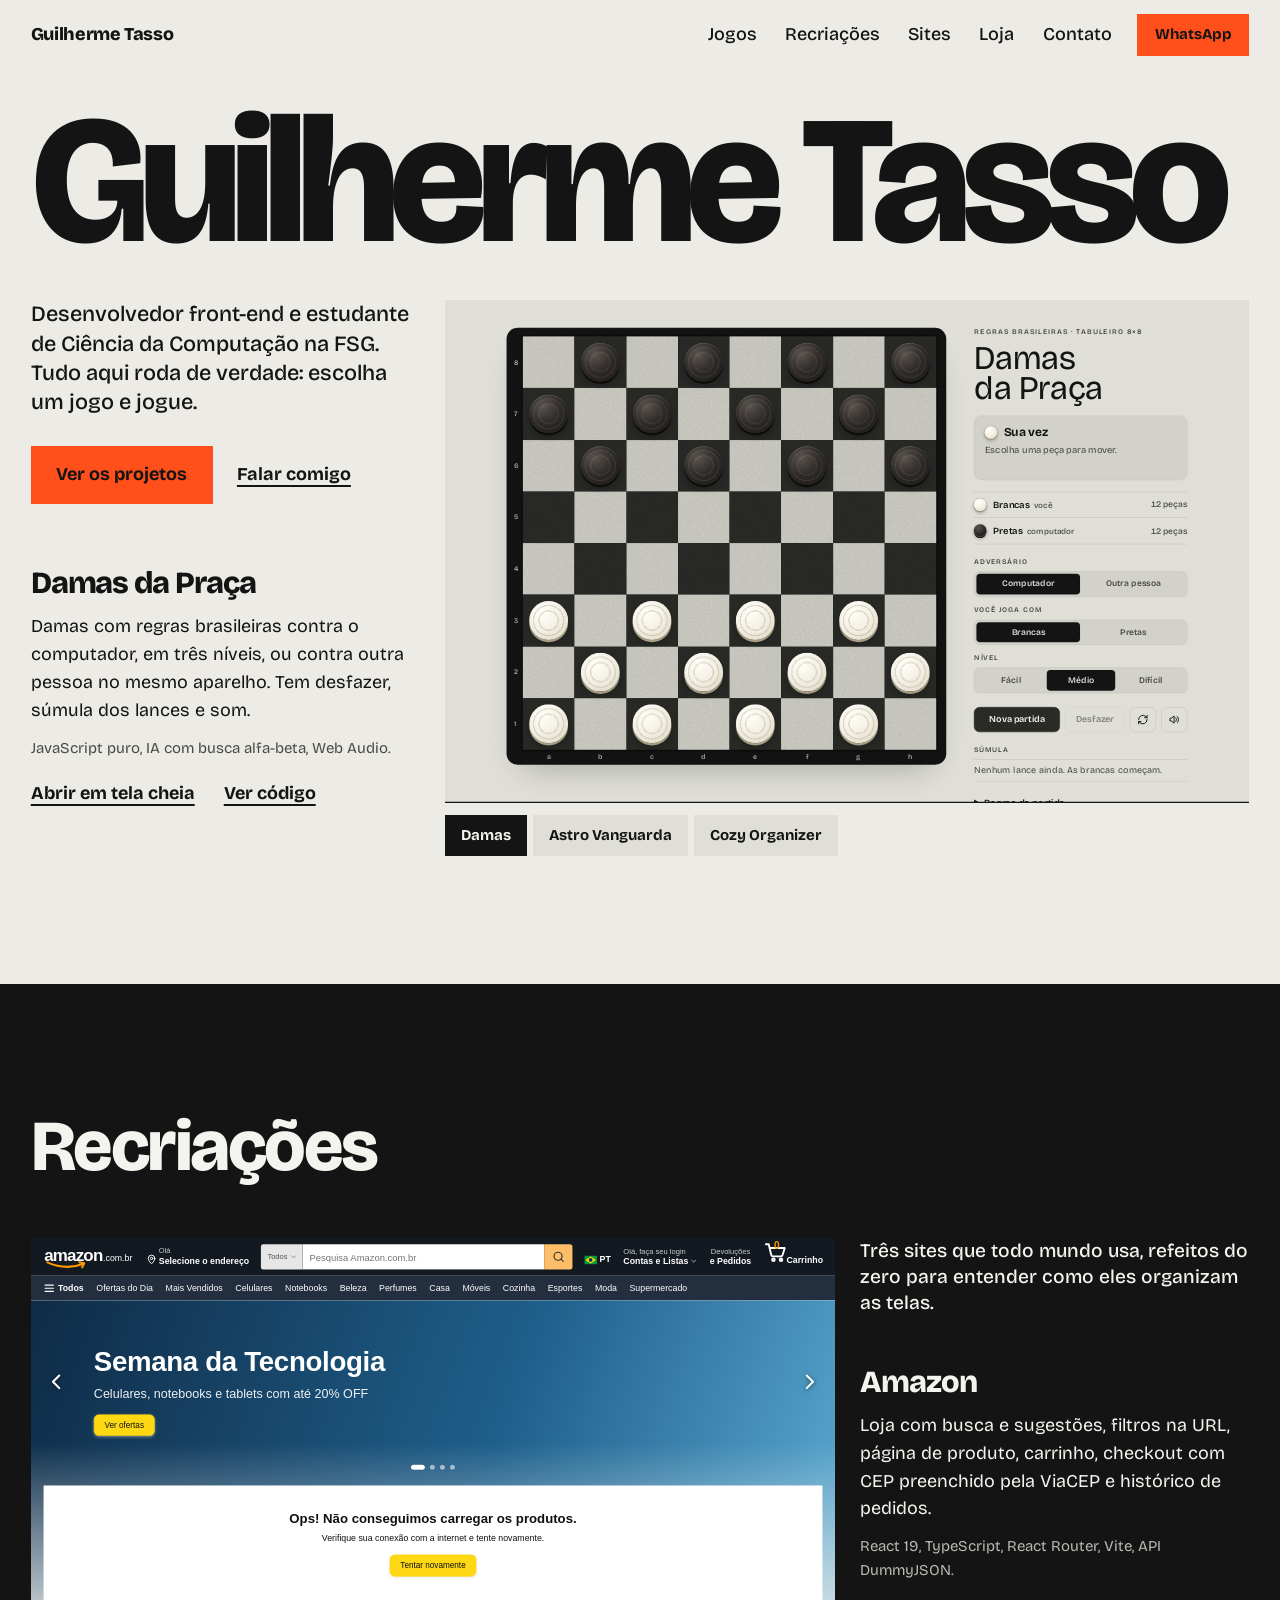
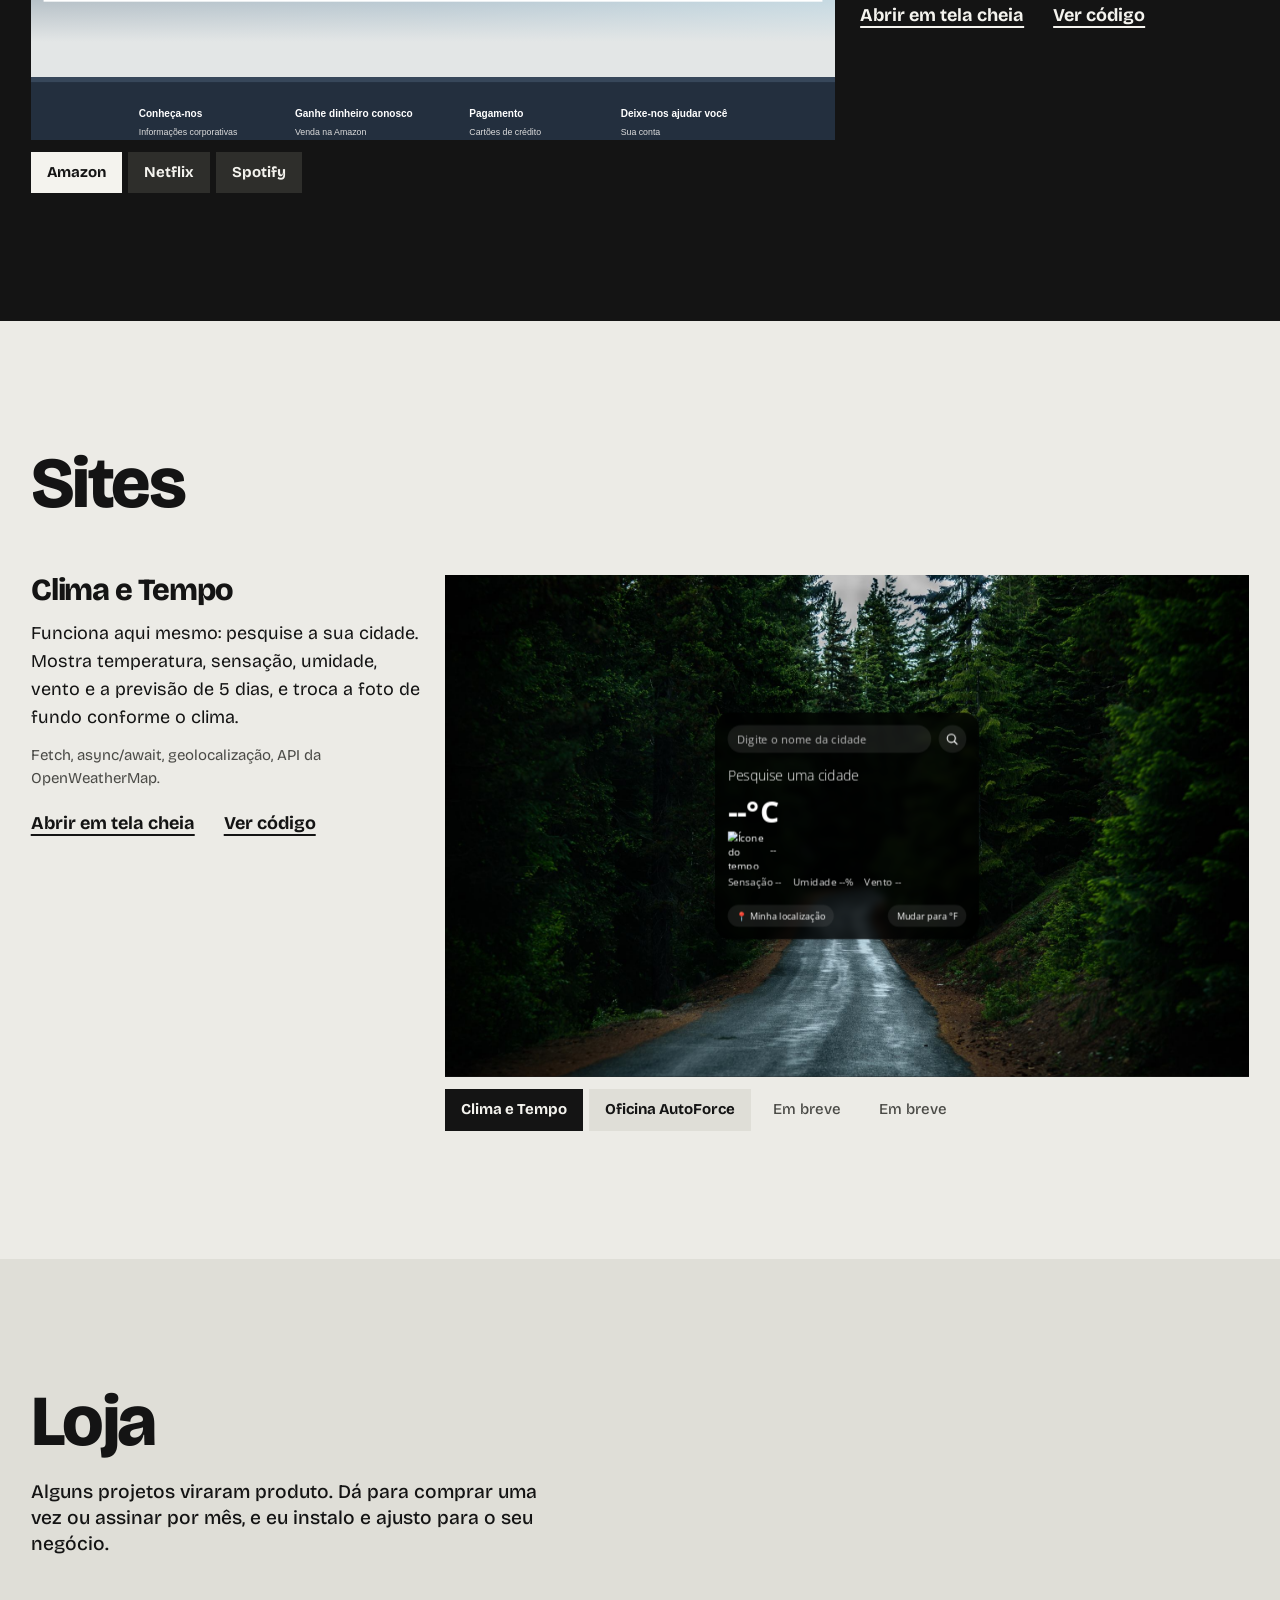
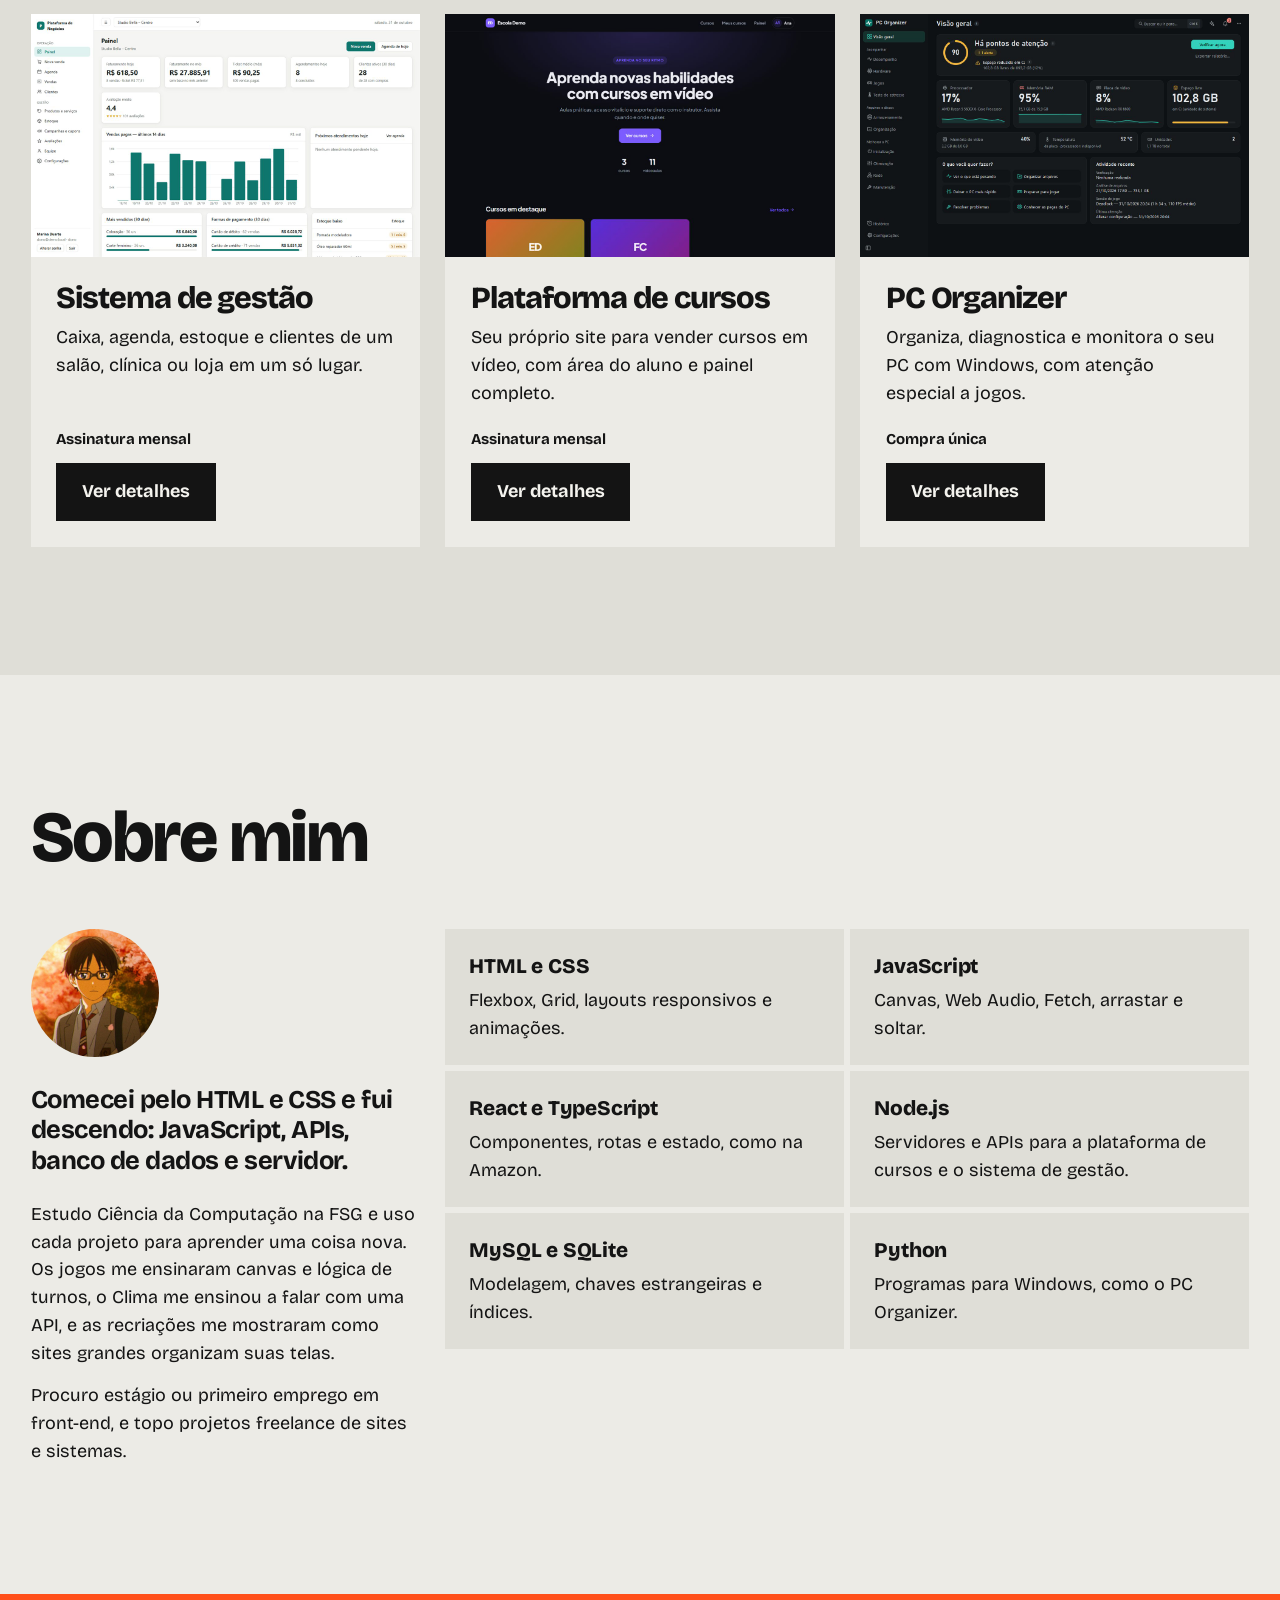
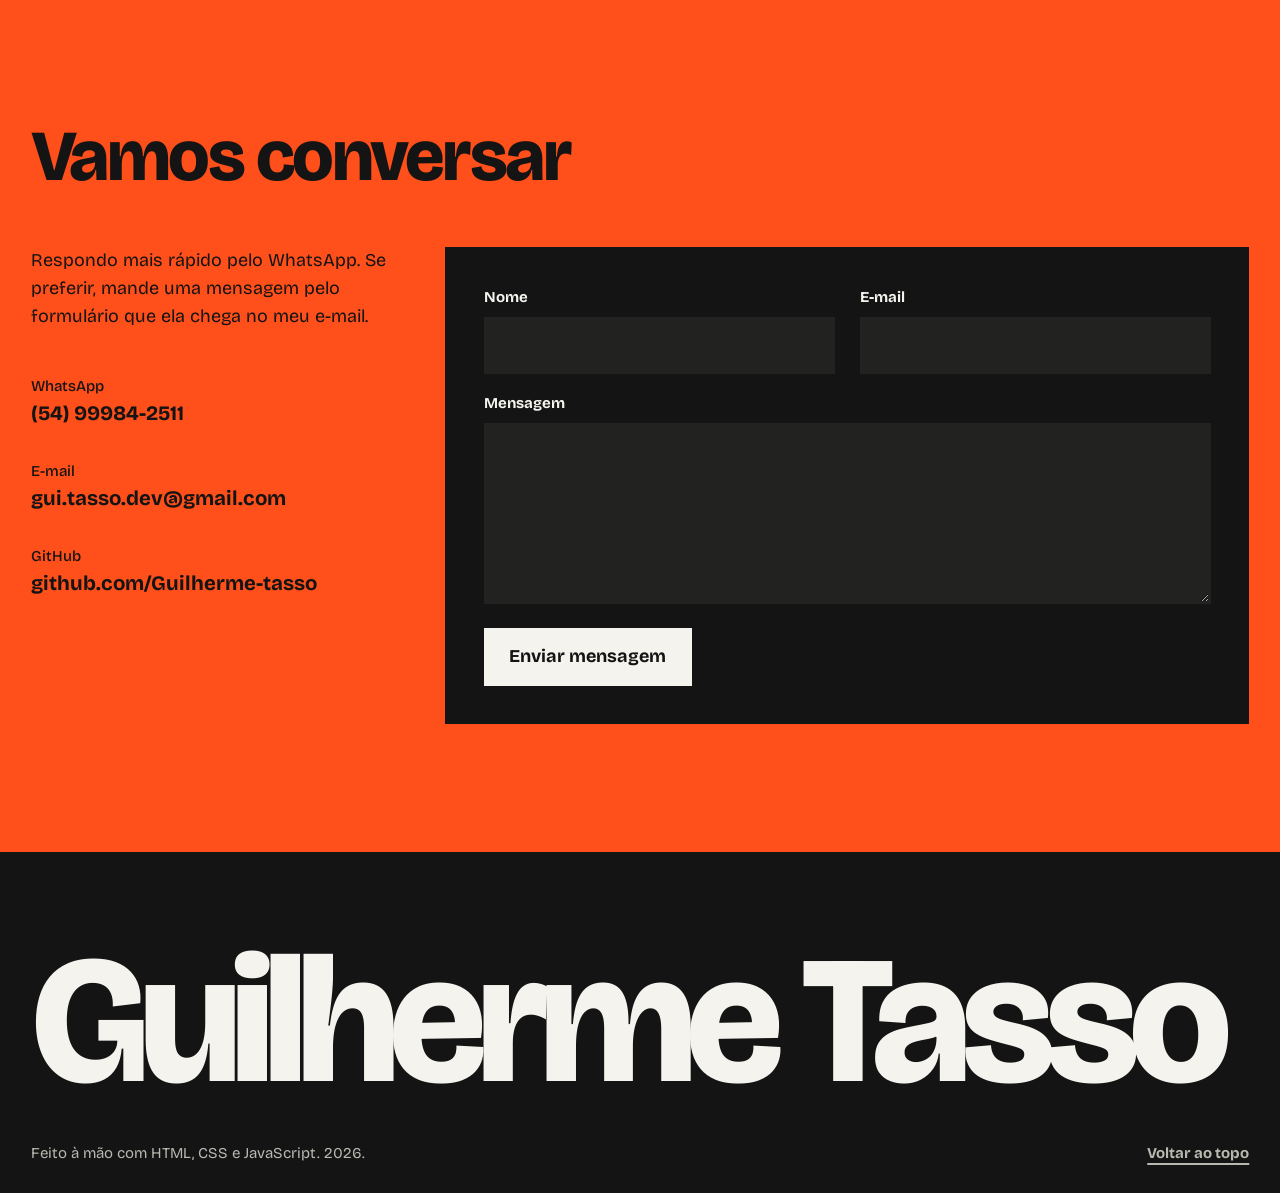
==== commit e059d851: "Loja com cards e janela de detalhes com imagens dos programas" ====
--- a/index.html
+++ b/index.html
@@ -164,35 +164,140 @@
             <h2 class="titulo-secao revelar">Loja</h2>
             <p class="intro-loja revelar">Alguns projetos viraram produto. Dá para comprar uma vez ou assinar por mês, e eu instalo e ajusto para o seu negócio.</p>
 
-            <ul class="produtos">
-                <li class="produto revelar">
-                    <h3>Sistema de gestão</h3>
-                    <p>Para salões, barbearias, clínicas e lojas com uma ou várias unidades: caixa (PDV), agenda por profissional, estoque, clientes com pontos de fidelidade, cupons e painel de faturamento. Roda sobre um banco de 30 tabelas.</p>
+            <ul class="cards">
+                <li class="card revelar">
+                    <div class="card-imagem"><img src="img/loja/sistema-painel.jpg" alt="" width="1280" height="800" loading="lazy"></div>
+                    <div class="card-texto">
+                        <h3>Sistema de gestão</h3>
+                        <p>Caixa, agenda, estoque e clientes de um salão, clínica ou loja em um só lugar.</p>
+                        <p class="card-modelo">Assinatura mensal</p>
+                        <button class="botao botao-escuro card-abrir" type="button" data-abre="detalhe-sistema" aria-haspopup="dialog">Ver detalhes</button>
+                    </div>
+                </li>
+                <li class="card revelar">
+                    <div class="card-imagem"><img src="img/loja/cursos-inicio.jpg" alt="" width="1280" height="800" loading="lazy"></div>
+                    <div class="card-texto">
+                        <h3>Plataforma de cursos</h3>
+                        <p>Seu próprio site para vender cursos em vídeo, com área do aluno e painel completo.</p>
+                        <p class="card-modelo">Assinatura mensal</p>
+                        <button class="botao botao-escuro card-abrir" type="button" data-abre="detalhe-cursos" aria-haspopup="dialog">Ver detalhes</button>
+                    </div>
+                </li>
+                <li class="card revelar">
+                    <div class="card-imagem"><img src="img/loja/pc-visao-geral.jpg" alt="" width="1280" height="800" loading="lazy"></div>
+                    <div class="card-texto">
+                        <h3>PC Organizer</h3>
+                        <p>Organiza, diagnostica e monitora o seu PC com Windows, com atenção especial a jogos.</p>
+                        <p class="card-modelo">Compra única</p>
+                        <button class="botao botao-escuro card-abrir" type="button" data-abre="detalhe-pc" aria-haspopup="dialog">Ver detalhes</button>
+                    </div>
+                </li>
+            </ul>
+
+            <dialog class="detalhe" id="detalhe-sistema" aria-labelledby="titulo-sistema">
+                <button class="detalhe-fechar" type="button" data-fecha>Fechar</button>
+                <div class="detalhe-galeria" data-galeria>
+                    <figure>
+                        <img class="detalhe-imagem" src="img/loja/sistema-painel.jpg" alt="Painel com faturamento, vendas dos últimos 14 dias e mais vendidos" width="1280" height="800" loading="lazy">
+                        <figcaption>Painel com faturamento, vendas dos últimos 14 dias e mais vendidos</figcaption>
+                    </figure>
+                    <div class="detalhe-miniaturas" role="group" aria-label="Escolher imagem">
+                        <button type="button" data-imagem="img/loja/sistema-painel.jpg" data-legenda="Painel com faturamento, vendas dos últimos 14 dias e mais vendidos" aria-label="Painel com faturamento, vendas dos últimos 14 dias e mais vendidos" aria-pressed="true"><img src="img/loja/sistema-painel.jpg" alt="" width="1280" height="800" loading="lazy"></button>
+                        <button type="button" data-imagem="img/loja/sistema-agenda.jpg" data-legenda="Agenda do dia, em colunas por profissional" aria-label="Agenda do dia, em colunas por profissional" aria-pressed="false"><img src="img/loja/sistema-agenda.jpg" alt="" width="1280" height="800" loading="lazy"></button>
+                        <button type="button" data-imagem="img/loja/sistema-venda.jpg" data-legenda="Nova venda, com produtos, serviços e carrinho" aria-label="Nova venda, com produtos, serviços e carrinho" aria-pressed="false"><img src="img/loja/sistema-venda.jpg" alt="" width="1280" height="800" loading="lazy"></button>
+                        <button type="button" data-imagem="img/loja/sistema-estoque.jpg" data-legenda="Estoque, com saldo, mínimo e saídas em 30 dias" aria-label="Estoque, com saldo, mínimo e saídas em 30 dias" aria-pressed="false"><img src="img/loja/sistema-estoque.jpg" alt="" width="1280" height="800" loading="lazy"></button>
+                    </div>
+                    <p class="detalhe-nota">Imagens com dados de demonstração.</p>
+                </div>
+                <div class="detalhe-texto">
+                    <h3 id="titulo-sistema">Sistema de gestão</h3>
+                    <p>Feito para salões, barbearias, clínicas e lojas, com uma ou várias unidades. O dono acompanha o faturamento no painel, a equipe vende e agenda pelo navegador, e cada pessoa só vê o que o perfil dela permite.</p>
+                    <h4>O que ele faz</h4>
+                    <ul>
+                        <li>Painel com faturamento do dia e do mês, ticket médio, mais vendidos e estoque baixo</li>
+                        <li>Caixa (PDV) com produtos, serviços, cupom e venda fiada</li>
+                        <li>Agenda por profissional que bloqueia choque de horário e gera a venda ao concluir o atendimento</li>
+                        <li>Estoque com mínimo, entradas, saídas e ajuste de inventário</li>
+                        <li>Clientes com histórico de compras e pontos de fidelidade</li>
+                        <li>Campanhas, cupons e avaliações</li>
+                        <li>Perfis de dono, gerente e funcionário</li>
+                    </ul>
                     <dl class="condicoes">
                         <div><dt>Modelo</dt><dd>Assinatura mensal</dd></div>
                         <div><dt>Valor</dt><dd>Sob consulta</dd></div>
                     </dl>
                     <a class="botao" href="https://wa.me/5554999842511?text=Ol%C3%A1!%20Tenho%20interesse%20no%20Sistema%20de%20gest%C3%A3o." target="_blank" rel="noopener">Quero assinar</a>
-                </li>
-                <li class="produto revelar">
-                    <h3>Plataforma de cursos</h3>
-                    <p>Venda cursos em vídeo no seu próprio site: vitrine, página de cada curso, checkout com cupons, área do aluno com progresso e um painel para você configurar tudo.</p>
+                </div>
+            </dialog>
+
+            <dialog class="detalhe" id="detalhe-cursos" aria-labelledby="titulo-cursos">
+                <button class="detalhe-fechar" type="button" data-fecha>Fechar</button>
+                <div class="detalhe-galeria" data-galeria>
+                    <figure>
+                        <img class="detalhe-imagem" src="img/loja/cursos-inicio.jpg" alt="Página inicial, com textos e cores personalizáveis" width="1280" height="800" loading="lazy">
+                        <figcaption>Página inicial, com textos e cores personalizáveis</figcaption>
+                    </figure>
+                    <div class="detalhe-miniaturas" role="group" aria-label="Escolher imagem">
+                        <button type="button" data-imagem="img/loja/cursos-inicio.jpg" data-legenda="Página inicial, com textos e cores personalizáveis" aria-label="Página inicial, com textos e cores personalizáveis" aria-pressed="true"><img src="img/loja/cursos-inicio.jpg" alt="" width="1280" height="800" loading="lazy"></button>
+                        <button type="button" data-imagem="img/loja/cursos-pagina.jpg" data-legenda="Página do curso, com conteúdo e progresso do aluno" aria-label="Página do curso, com conteúdo e progresso do aluno" aria-pressed="false"><img src="img/loja/cursos-pagina.jpg" alt="" width="1280" height="800" loading="lazy"></button>
+                        <button type="button" data-imagem="img/loja/cursos-painel.jpg" data-legenda="Painel do proprietário, com a lista de cursos" aria-label="Painel do proprietário, com a lista de cursos" aria-pressed="false"><img src="img/loja/cursos-painel.jpg" alt="" width="1280" height="800" loading="lazy"></button>
+                    </div>
+                    <p class="detalhe-nota">Imagens com cursos de exemplo.</p>
+                </div>
+                <div class="detalhe-texto">
+                    <h3 id="titulo-cursos">Plataforma de cursos</h3>
+                    <p>Tudo o que você precisa para vender cursos com a sua marca: vitrine, página de cada curso, área do aluno e um painel onde você muda nome, logotipo, cores e textos sem mexer em código.</p>
+                    <h4>O que ele faz</h4>
+                    <ul>
+                        <li>Catálogo com busca, filtro por categoria e aulas de prévia gratuita</li>
+                        <li>Módulos e aulas com vídeo por link (YouTube, Vimeo, Drive) ou arquivo enviado e protegido</li>
+                        <li>Área do aluno com player, lista de aulas e barra de progresso</li>
+                        <li>Cupons de desconto por percentual, curso, limite de usos e validade</li>
+                        <li>Pagamento por Pix: o aluno vê sua chave, você aprova o pedido e o acesso é liberado</li>
+                        <li>Alunos e equipe, com liberação manual de cursos e bloqueio de contas</li>
+                    </ul>
                     <dl class="condicoes">
                         <div><dt>Modelo</dt><dd>Assinatura mensal</dd></div>
                         <div><dt>Valor</dt><dd>Sob consulta</dd></div>
                     </dl>
                     <a class="botao" href="https://wa.me/5554999842511?text=Ol%C3%A1!%20Tenho%20interesse%20na%20Plataforma%20de%20cursos." target="_blank" rel="noopener">Quero assinar</a>
-                </li>
-                <li class="produto revelar">
-                    <h3>PC Organizer</h3>
-                    <p>Programa para Windows 10 e 11 que organiza, diagnostica e monitora o computador: hardware em detalhe, rede, FPS nos jogos, teste de estresse e manutenção com confirmação.</p>
+                </div>
+            </dialog>
+
+            <dialog class="detalhe" id="detalhe-pc" aria-labelledby="titulo-pc">
+                <button class="detalhe-fechar" type="button" data-fecha>Fechar</button>
+                <div class="detalhe-galeria" data-galeria>
+                    <figure>
+                        <img class="detalhe-imagem" src="img/loja/pc-visao-geral.jpg" alt="Visão geral, com alertas e estado do computador" width="1280" height="800" loading="lazy">
+                        <figcaption>Visão geral, com alertas e estado do computador</figcaption>
+                    </figure>
+                    <div class="detalhe-miniaturas" role="group" aria-label="Escolher imagem">
+                        <button type="button" data-imagem="img/loja/pc-visao-geral.jpg" data-legenda="Visão geral, com alertas e estado do computador" aria-label="Visão geral, com alertas e estado do computador" aria-pressed="true"><img src="img/loja/pc-visao-geral.jpg" alt="" width="1280" height="800" loading="lazy"></button>
+                        <button type="button" data-imagem="img/loja/pc-velocidade.jpg" data-legenda="Teste de velocidade da internet" aria-label="Teste de velocidade da internet" aria-pressed="false"><img src="img/loja/pc-velocidade.jpg" alt="" width="1280" height="800" loading="lazy"></button>
+                        <button type="button" data-imagem="img/loja/pc-vida-util.jpg" data-legenda="Vida útil das peças do computador" aria-label="Vida útil das peças do computador" aria-pressed="false"><img src="img/loja/pc-vida-util.jpg" alt="" width="1280" height="800" loading="lazy"></button>
+                        <button type="button" data-imagem="img/loja/pc-estresse.jpg" data-legenda="Teste de estresse, com as checagens de segurança" aria-label="Teste de estresse, com as checagens de segurança" aria-pressed="false"><img src="img/loja/pc-estresse.jpg" alt="" width="1280" height="800" loading="lazy"></button>
+                    </div>
+                </div>
+                <div class="detalhe-texto">
+                    <h3 id="titulo-pc">PC Organizer</h3>
+                    <p>Um programa para Windows 10 e 11 (64 bits) que mostra o que está acontecendo no computador em português claro e ajuda a resolver. Vem com instalador, e nada é alterado no PC sem a sua confirmação.</p>
+                    <h4>O que ele faz</h4>
+                    <ul>
+                        <li>Visão geral do estado do PC, com alertas e ações rápidas</li>
+                        <li>Hardware em detalhe e vida útil de cada peça, como SSD e memória</li>
+                        <li>FPS nos jogos, sessões registradas e preparo do PC para jogar</li>
+                        <li>Teste de estresse com guarda de segurança</li>
+                        <li>Rede: teste de velocidade, diagnóstico e aparelhos conectados</li>
+                        <li>Organização de arquivos, inicialização e manutenção do Windows</li>
+                        <li>Assistente de IA opcional, que pode rodar no próprio PC</li>
+                    </ul>
                     <dl class="condicoes">
                         <div><dt>Modelo</dt><dd>Compra única</dd></div>
                         <div><dt>Valor</dt><dd>Sob consulta</dd></div>
                     </dl>
                     <a class="botao" href="https://wa.me/5554999842511?text=Ol%C3%A1!%20Tenho%20interesse%20no%20PC%20Organizer." target="_blank" rel="noopener">Quero comprar</a>
-                </li>
-            </ul>
+                </div>
+            </dialog>
         </section>
 
         <!-- Sobre -->
--- a/styles.css
+++ b/styles.css
@@ -383,39 +383,234 @@
     margin-bottom: 24px;
 }
 
-.produtos {
+.cards {
     list-style: none;
     display: grid;
+    grid-template-columns: repeat(3, minmax(0, 1fr));
+    gap: var(--gap);
+}
+
+.card {
+    position: relative;
+    display: flex;
+    flex-direction: column;
+    background: var(--fundo);
+    transition: background-color .25s ease;
+}
+
+.card:hover {
+    background: var(--claro);
+}
+
+.card-imagem {
+    aspect-ratio: 16 / 10;
+    overflow: hidden;
+    background: var(--escuro);
+}
+
+.card-imagem img {
+    width: 100%;
+    height: 100%;
+    object-fit: cover;
+    object-position: top left;
+    transition: transform .6s var(--ease);
+}
+
+.card:hover .card-imagem img {
+    transform: scale(1.04);
+}
+
+.card-texto {
+    flex: 1;
+    display: flex;
+    flex-direction: column;
+    align-items: flex-start;
+    gap: 12px;
+    padding: clamp(20px, 2vw, 28px);
+}
+
+.card h3 {
+    font-size: var(--t-sub);
+}
+
+.card-modelo {
+    font-weight: 700;
+    font-size: var(--t-nota);
+    margin-top: auto;
+    padding-top: 8px;
+}
+
+/* o botão ocupa o card inteiro: clicar em qualquer parte abre os detalhes */
+/* sem deslocamento: um transform aqui encolheria a área clicável para o tamanho do botão */
+.card-abrir:hover,
+.card-abrir:active {
+    transform: none;
+}
+
+.card-abrir::after {
+    content: '';
+    position: absolute;
+    inset: 0;
+}
+
+.botao-escuro {
+    background: var(--tinta);
+    color: var(--claro);
+}
+
+.botao-escuro:hover,
+.card:hover .botao-escuro {
+    background: var(--acento);
+    color: var(--escuro);
+}
+
+/* janela de detalhes */
+html:has(.detalhe[open]) {
+    overflow: hidden;
+}
+
+.detalhe {
+    width: min(1240px, 100vw - var(--margem) * 2);
+    max-width: none;
+    max-height: calc(100dvh - var(--margem) * 2);
+    margin: auto;
+    padding: 0;
+    border: 0;
+    background: var(--fundo);
+    color: var(--tinta);
+}
+
+.detalhe::backdrop {
+    background: rgba(20, 20, 20, .78);
+}
+
+.detalhe[open] {
+    display: grid;
+    grid-template-columns: minmax(0, 7fr) minmax(0, 5fr);
+    overflow: hidden;
+    animation: entrar-detalhe .35s var(--ease);
+}
+
+@keyframes entrar-detalhe {
+    from {
+        opacity: 0;
+        transform: translateY(16px);
+    }
+}
+
+.detalhe-fechar {
+    position: absolute;
+    top: 0;
+    right: 0;
+    z-index: 2;
+    font: inherit;
+    font-weight: 700;
+    font-size: var(--t-nota);
+    color: var(--claro);
+    background: var(--tinta);
+    border: 0;
+    padding: 10px 18px;
+    cursor: pointer;
+    transition: background-color .2s ease, color .2s ease;
+}
+
+.detalhe-fechar:hover {
+    background: var(--acento);
+    color: var(--escuro);
+}
+
+.detalhe-galeria {
+    background: var(--escuro);
+    color: var(--claro);
+    padding: clamp(16px, 2vw, 28px);
+    overflow-y: auto;
+}
+
+.detalhe-imagem {
+    width: 100%;
+}
+
+.detalhe-galeria figcaption {
+    font-size: var(--t-nota);
+    margin-top: 12px;
+    min-height: 3em;
+}
+
+.detalhe-miniaturas {
+    display: flex;
+    gap: 8px;
+    margin-top: 8px;
+    overflow-x: auto;
+    padding: 3px;
+}
+
+.detalhe-miniaturas button {
+    flex: 0 0 auto;
+    width: clamp(84px, 9vw, 124px);
+    padding: 0;
+    border: 0;
+    background: none;
+    cursor: pointer;
+    opacity: .55;
+    outline: 3px solid transparent;
+    outline-offset: 0;
+    transition: opacity .2s ease, outline-color .2s ease;
+}
+
+.detalhe-miniaturas button:hover {
+    opacity: 1;
+}
+
+.detalhe-miniaturas button[aria-pressed="true"] {
+    opacity: 1;
+    outline-color: var(--acento);
+}
+
+.detalhe-nota {
+    font-size: var(--t-nota);
+    color: var(--claro-2);
+    margin-top: 12px;
+}
+
+.detalhe-texto {
+    display: flex;
+    flex-direction: column;
+    align-items: flex-start;
+    min-height: 0;
+    overflow-y: auto;
+    padding: clamp(24px, 3vw, 40px);
+}
+
+.detalhe-texto h3 {
+    font-size: var(--t-sub);
+    margin-bottom: 16px;
+    padding-right: 64px;
+}
+
+.detalhe-texto h4 {
+    font-size: var(--t-texto);
+    font-weight: 800;
+    margin: 24px 0 8px;
+}
+
+.detalhe-texto ul {
+    padding-left: 1.1em;
+    display: grid;
     gap: 6px;
-}
-
-.produto {
-    display: grid;
-    grid-template-columns: repeat(12, minmax(0, 1fr));
-    gap: 20px var(--gap);
-    align-items: start;
-    background: var(--fundo);
-    padding: clamp(24px, 3vw, 40px) var(--margem);
-    transition: background-color .25s ease;
-}
-
-.produto:hover {
-    background: var(--claro);
-}
-
-.produto h3 {
-    grid-column: 1 / 5;
-    font-size: var(--t-sub);
-}
-
-.produto > p {
-    grid-column: 5 / 10;
-}
-
-.produto .condicoes {
-    grid-column: 10 / -1;
+    font-size: 1rem;
+}
+
+.detalhe-texto li::marker {
+    color: var(--acento);
+}
+
+.condicoes {
+    align-self: stretch;
     display: grid;
     gap: 6px;
+    background: var(--fundo-2);
+    padding: 14px 16px;
+    margin: 24px 0 16px;
     font-size: var(--t-nota);
 }
 
@@ -434,9 +629,26 @@
     text-align: right;
 }
 
-.produto .botao {
-    grid-column: 10 / -1;
+.detalhe-texto .botao {
+    align-self: stretch;
     text-align: center;
+    flex-shrink: 0;
+}
+
+/* sem JavaScript os detalhes aparecem direto na página */
+html:not(.js) .card-abrir,
+html:not(.js) .detalhe-miniaturas,
+html:not(.js) .detalhe-fechar {
+    display: none;
+}
+
+html:not(.js) .detalhe {
+    display: grid;
+    grid-template-columns: minmax(0, 7fr) minmax(0, 5fr);
+    position: static;
+    width: 100%;
+    max-height: none;
+    margin-top: var(--gap);
 }
 
 /* ---------- Sobre ---------- */
@@ -623,6 +835,14 @@
         animation: none;
     }
 
+    .detalhe[open] {
+        animation: none;
+    }
+
+    .card-imagem img {
+        transition: none;
+    }
+
     .botao,
     .canais a,
     .ferramentas div,
@@ -657,18 +877,35 @@
         max-width: 34ch;
     }
 
-    .produto h3,
-    .produto > p {
-        grid-column: 1 / -1;
-    }
-
-    .produto .condicoes {
-        grid-column: 1 / 7;
-    }
-
-    .produto .botao {
-        grid-column: 8 / -1;
-        align-self: end;
+    .cards {
+        grid-template-columns: 1fr;
+    }
+
+    .detalhe[open] {
+        grid-template-columns: minmax(0, 1fr);
+        overflow-y: auto;
+    }
+
+    .detalhe-fechar {
+        position: sticky;
+        grid-row: 1;
+        grid-column: 1;
+        justify-self: end;
+        height: fit-content;
+    }
+
+    .detalhe-galeria {
+        grid-row: 1;
+        grid-column: 1;
+        overflow: visible;
+    }
+
+    .detalhe-texto {
+        overflow: visible;
+    }
+
+    html:not(.js) .detalhe {
+        grid-template-columns: minmax(0, 1fr);
     }
 }
 
@@ -697,8 +934,12 @@
         grid-template-columns: 1fr;
     }
 
-    .produto .condicoes,
-    .produto .botao {
-        grid-column: 1 / -1;
-    }
-}
+    .detalhe {
+        width: 100vw;
+        max-height: 100dvh;
+    }
+
+    .card-imagem img {
+        object-position: top center;
+    }
+}
